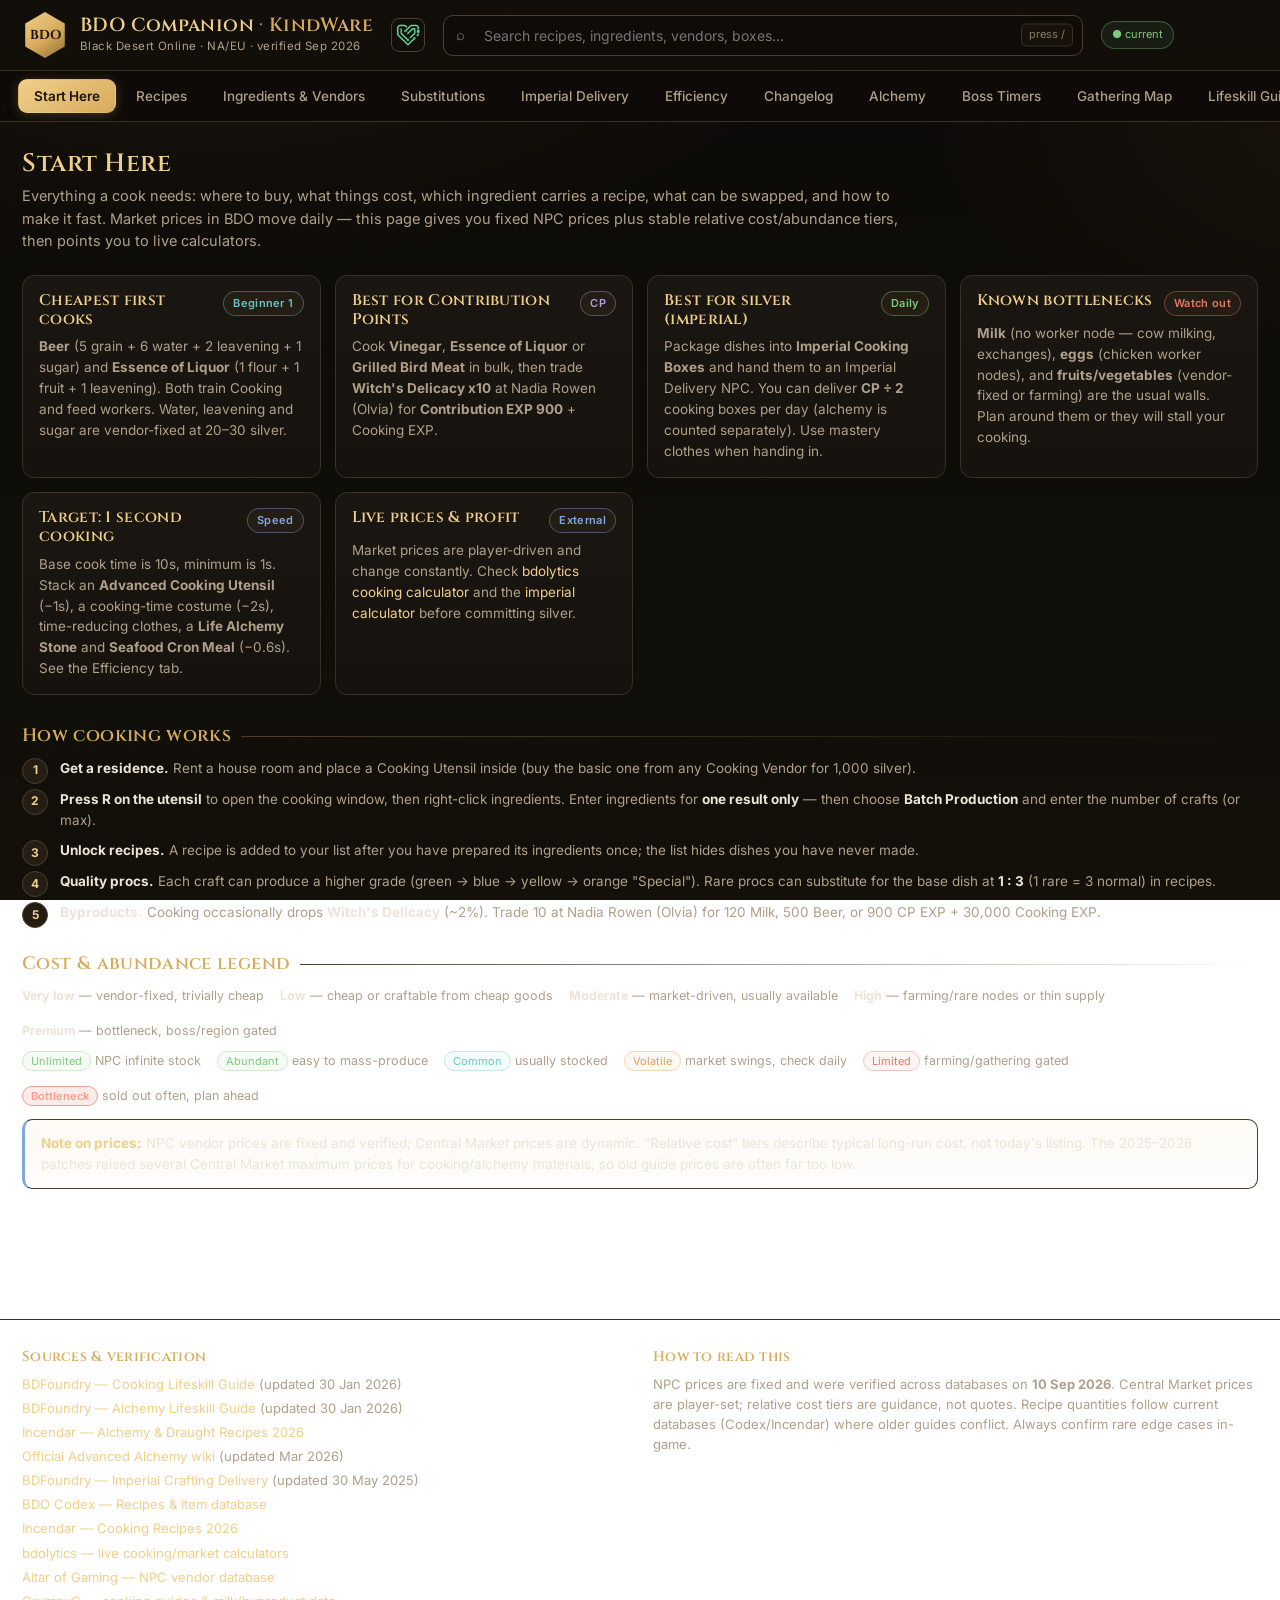
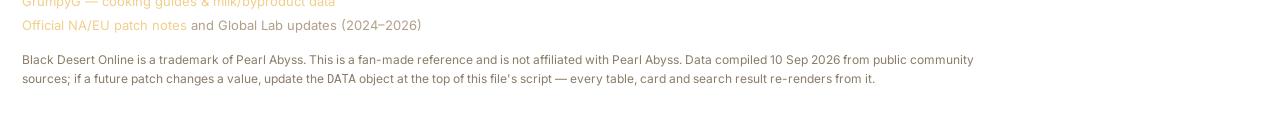
==== tools/bdo-companion.html @ 76f8b778 "Revamp BDO tool -> BDO Companion: boss timers, gathering map, lifeskill guides, tips/FAQ, KindWare h" ====
<!DOCTYPE html>
<html lang="en">
<head>
<meta charset="UTF-8">
<meta name="viewport" content="width=device-width, initial-scale=1">
<title>BDO Companion — KindWare · Black Desert lifeskill toolkit</title>
<link rel="canonical" href="https://kindware.github.io/tools/bdo-companion.html">
<meta property="og:title" content="BDO Companion — KindWare">
<meta property="og:description" content="All-in-one Black Desert companion: cooking, alchemy, imperial delivery, boss timers, gathering map and lifeskill guides.">
<link rel="icon" type="image/png" sizes="32x32" href="[data-uri]">
<meta property="og:image" content="https://kindware.github.io/assets/og-image-1200x630.png">
<meta name="twitter:card" content="summary_large_image">
<meta name="description" content="BDO Companion by KindWare: recipes, ingredients, substitutions, imperial delivery, boss timers, gathering map with hot spots, and lifeskill guides for Black Desert Online. Offline, no tracking.">
<link rel="preconnect" href="https://fonts.googleapis.com">
<link rel="preconnect" href="https://fonts.gstatic.com" crossorigin>
<link href="https://fonts.googleapis.com/css2?family=Cinzel:wght@500;600;700&family=Inter:wght@400;500;600;700&display=swap" rel="stylesheet">
<style>
:root{
  --bg:#0c0a08;
  --bg2:#121009;
  --panel:#1a1611;
  --panel2:#221c15;
  --panel3:#2b241a;
  --line:#3a3024;
  --line2:#4d3f2c;
  --gold:#d8ab5c;
  --gold2:#f0cf8a;
  --bronze:#8a6a33;
  --text:#ece4d6;
  --muted:#b0a08a;
  --dim:#8a7c68;
  --green:#7fc97f;
  --teal:#69c4c4;
  --blue:#7fa8e0;
  --orange:#e0a35c;
  --red:#e07a6a;
  --purple:#b99ae0;
  --radius:12px;
  --shadow:0 10px 30px rgba(0,0,0,.45);
}
*{box-sizing:border-box;margin:0;padding:0}
html{scroll-behavior:smooth}
body{
  font-family:'Inter',-apple-system,'Segoe UI',Roboto,sans-serif;
  background:
    radial-gradient(1200px 600px at 15% -10%, rgba(216,171,92,.08), transparent 60%),
    radial-gradient(900px 500px at 110% 10%, rgba(138,106,51,.10), transparent 55%),
    linear-gradient(180deg,var(--bg) 0%,var(--bg2) 100%);
  background-attachment:fixed;
  color:var(--text);
  line-height:1.55;
  min-height:100vh;
}
h1,h2,h3,h4{font-family:'Cinzel',Georgia,serif;font-weight:600;letter-spacing:.02em;line-height:1.25}
a{color:var(--gold2);text-decoration:none}
a:hover{text-decoration:underline}
::-webkit-scrollbar{width:11px;height:11px}
::-webkit-scrollbar-track{background:#14110d}
::-webkit-scrollbar-thumb{background:#3d3325;border-radius:6px;border:2px solid #14110d}
::-webkit-scrollbar-thumb:hover{background:#554632}

.topbar{
  position:sticky;top:0;z-index:60;
  display:flex;align-items:center;gap:18px;flex-wrap:wrap;
  padding:12px 22px;
  background:linear-gradient(180deg,rgba(18,15,10,.98),rgba(18,15,10,.92));
  border-bottom:1px solid var(--line);
  backdrop-filter:blur(8px);
}
.brand{display:flex;align-items:center;gap:12px;min-width:240px}
.crest{
  width:46px;height:46px;flex:0 0 auto;display:grid;place-items:center;
  font-family:'Cinzel',serif;font-weight:700;font-size:13px;color:#1a1409;
  background:linear-gradient(145deg,var(--gold2),var(--gold) 55%,var(--bronze));
  clip-path:polygon(50% 0,93% 25%,93% 75%,50% 100%,7% 75%,7% 25%);
  box-shadow:0 0 18px rgba(216,171,92,.35);
}
.brand h1{font-size:19px;color:var(--gold2);white-space:nowrap}
.brand .sub{font-size:11.5px;color:var(--muted);letter-spacing:.04em}
.searchwrap{position:relative;flex:1 1 340px;max-width:640px}
.searchwrap input{
  width:100%;padding:11px 86px 11px 40px;border-radius:10px;
  background:#0f0c08;border:1px solid var(--line2);color:var(--text);
  font-size:14px;font-family:inherit;outline:none;transition:.18s;
}
.searchwrap input:focus{border-color:var(--gold);box-shadow:0 0 0 3px rgba(216,171,92,.15)}
.searchwrap .mag{position:absolute;left:13px;top:50%;transform:translateY(-50%);color:var(--dim);font-size:15px}
.searchwrap .hint{
  position:absolute;right:10px;top:50%;transform:translateY(-50%);
  font-size:11px;color:var(--dim);border:1px solid var(--line);border-radius:5px;
  padding:2px 7px;background:#161209;
}
.results{
  position:absolute;top:calc(100% + 8px);left:0;right:0;max-height:62vh;overflow-y:auto;
  background:#15110c;border:1px solid var(--line2);border-radius:12px;
  box-shadow:var(--shadow);padding:8px;z-index:80;
}
.results .rg{font-size:11px;text-transform:uppercase;letter-spacing:.12em;color:var(--gold);margin:10px 8px 4px}
.results .ri{display:block;width:100%;text-align:left;padding:8px 10px;border-radius:8px;cursor:pointer;border:0;background:transparent;color:var(--text);font-family:inherit;font-size:13.5px}
.results .ri:hover,.results .ri:focus{background:#231c12;outline:none}
.results .ri .rn{font-weight:600}
.results .ri .rs{display:block;color:var(--muted);font-size:12px;white-space:nowrap;overflow:hidden;text-overflow:ellipsis;max-width:100%}
.results .ri .ra{display:flex;gap:6px;margin-top:6px;flex-wrap:wrap}
.results .ri .chip{background:#241f14;border:1px solid #4a3b1f;color:var(--gold);font-size:11px;padding:2px 8px;border-radius:99px;cursor:pointer;font-family:inherit}
.results .ri .chip:hover{background:#332a18}
.results .ri.back{cursor:pointer;color:var(--muted);font-size:12px}
.chipslot{display:inline-flex;align-items:center;gap:2px}
.jumpbtn{border:0;background:transparent;color:var(--gold);cursor:pointer;font-size:12px;padding:2px 4px;border-radius:6px;opacity:.75;font-family:inherit}
.jumpbtn:hover{background:#332a18;opacity:1}
.buildico{font-size:11px;opacity:.85}
[id^="recipe-"],[id^="alch-"],[id^="ing-"],[id^="am-"],[id^="box-"],[id^="abox-"],[id^="sub-"],[id^="conv-"],[id^="exc-"],[id^="ut-"],[id^="gear-"],[id^="chg-"]{scroll-margin-top:90px}
.results .ri .rt{color:var(--dim);font-size:11px;text-transform:uppercase;letter-spacing:.08em}
.results .empty{padding:14px;color:var(--muted);font-size:13.5px}
.verpill{
  font-size:11px;color:var(--green);border:1px solid rgba(127,201,127,.35);
  background:rgba(127,201,127,.08);padding:4px 10px;border-radius:20px;white-space:nowrap;
}
.tabs{
  position:sticky;top:71px;z-index:55;display:flex;gap:4px;overflow-x:auto;
  padding:8px 18px;background:rgba(14,11,8,.96);border-bottom:1px solid var(--line);
  backdrop-filter:blur(8px);scrollbar-width:none;
}
.tabs::-webkit-scrollbar{display:none}
.tab{
  padding:8px 15px;border-radius:9px;border:1px solid transparent;background:transparent;
  color:var(--muted);font-family:inherit;font-size:13.5px;font-weight:500;cursor:pointer;
  white-space:nowrap;transition:.15s;
}
.tab:hover{color:var(--text);background:#1c1710}
.tab[aria-selected="true"]{
  color:#1a1409;background:linear-gradient(145deg,var(--gold2),var(--gold));
  font-weight:600;box-shadow:0 2px 12px rgba(216,171,92,.25);
}
.tab.soon{opacity:.62}
.tab.soon span{font-size:9.5px;border:1px solid var(--line2);padding:1px 5px;border-radius:6px;margin-left:5px;color:var(--dim);vertical-align:1px}
main{max-width:1280px;margin:0 auto;padding:26px 22px 60px}
.panel{display:none;animation:fade .25s ease}
.panel.active{display:block}
@keyframes fade{from{opacity:0;transform:translateY(6px)}to{opacity:1;transform:none}}
.panel > h2{font-size:25px;color:var(--gold2);margin-bottom:6px}
.lede{color:var(--muted);max-width:900px;margin-bottom:22px;font-size:14.5px}
.section{margin:30px 0}
.section > h3{font-size:18px;color:var(--gold);margin-bottom:10px;display:flex;align-items:center;gap:10px}
.section > h3::after{content:"";height:1px;flex:1;background:linear-gradient(90deg,var(--line2),transparent)}
.grid{display:grid;gap:14px}
.grid.c2{grid-template-columns:repeat(auto-fit,minmax(330px,1fr))}
.grid.c3{grid-template-columns:repeat(auto-fit,minmax(250px,1fr))}
.grid.recipes{grid-template-columns:repeat(auto-fill,minmax(320px,1fr))}
.card{
  background:linear-gradient(180deg,var(--panel),#16120d);
  border:1px solid var(--line);border-radius:var(--radius);padding:15px 16px;
  transition:.18s;position:relative;
}
.card:hover{border-color:var(--line2);transform:translateY(-2px);box-shadow:0 8px 24px rgba(0,0,0,.35)}
.card h4{font-size:15.5px;color:var(--gold2)}
.card p{font-size:13.5px;color:var(--muted);margin-top:7px}
.card .head{display:flex;justify-content:space-between;align-items:flex-start;gap:10px}
.badge{
  font-size:11px;font-weight:600;letter-spacing:.03em;padding:3px 9px;border-radius:20px;
  background:#241d13;border:1px solid var(--line2);color:var(--gold2);white-space:nowrap;
}
.badge.g{color:var(--green);border-color:rgba(127,201,127,.4)}
.badge.r{color:var(--red);border-color:rgba(224,122,106,.4)}
.badge.b{color:var(--blue);border-color:rgba(127,168,224,.4)}
.badge.t{color:var(--teal);border-color:rgba(105,196,196,.4)}
.badge.p{color:var(--purple);border-color:rgba(185,154,224,.4)}
.chips{display:flex;flex-wrap:wrap;gap:6px;margin:11px 0 9px}
.chip{
  font-size:12px;padding:3px 9px;border-radius:7px;background:#1e1811;
  border:1px solid var(--line);color:var(--text);white-space:nowrap;
  font-family:inherit;cursor:pointer;text-align:left;transition:.15s;
}
.chip:hover{border-color:var(--gold);color:var(--gold2)}
.chip:active{transform:scale(.96)}
.chip.bulk{background:rgba(216,171,92,.13);border-color:rgba(216,171,92,.45);color:var(--gold2);font-weight:600}
.chip.copied{background:rgba(127,201,127,.18)!important;border-color:var(--green)!important;color:var(--green)!important}
.chip small{color:var(--dim)}
.copyall{
  font-family:inherit;font-size:11px;padding:2px 8px;border-radius:6px;
  background:#191510;border:1px solid var(--line);color:var(--muted);cursor:pointer;transition:.15s;
}
.copyall:hover{border-color:var(--gold);color:var(--gold2)}
.copyall.done{background:rgba(127,201,127,.15);border-color:var(--green);color:var(--green)}
#toast{
  position:fixed;left:50%;bottom:28px;transform:translate(-50%,16px);
  background:#1e1811;border:1px solid var(--gold);color:var(--gold2);
  padding:9px 20px;border-radius:24px;font-size:13px;z-index:200;
  opacity:0;pointer-events:none;transition:.22s;box-shadow:var(--shadow);
}
#toast.show{opacity:1;transform:translate(-50%,0)}
.clickhint{font-size:11.5px;color:var(--dim)}
.buildall{
  font-family:inherit;font-size:11px;padding:2px 8px;border-radius:6px;
  background:rgba(216,171,92,.12);border:1px solid rgba(216,171,92,.5);color:var(--gold2);
  cursor:pointer;font-weight:600;transition:.15s;
}
.buildall:hover{background:rgba(216,171,92,.28)}
.modal{position:fixed;inset:0;z-index:300;background:rgba(6,5,3,.74);backdrop-filter:blur(4px);display:flex;align-items:center;justify-content:center;padding:18px}
.modal[hidden]{display:none}
.modalbox{
  width:min(1120px,100%);height:min(90vh,920px);display:flex;flex-direction:column;
  background:linear-gradient(180deg,#1b1611,#14110c);border:1px solid var(--line2);
  border-radius:14px;box-shadow:var(--shadow);overflow:hidden;
}
.mhead{display:flex;gap:12px;align-items:center;flex-wrap:wrap;padding:13px 16px;border-bottom:1px solid var(--line);background:#191410}
.mhead h3{font-size:18px;color:var(--gold2)}
.mqty{display:flex;gap:6px;align-items:center;margin-left:auto;flex-wrap:wrap}
.mqty input{width:88px;padding:7px 9px;border-radius:8px;border:1px solid var(--line2);background:#0f0c08;color:var(--text);font-family:inherit;font-size:14px;text-align:center}
.mclose{width:34px;height:34px;border-radius:8px;border:1px solid var(--line2);background:#1c1710;color:var(--muted);cursor:pointer;font-size:15px}
.mclose:hover{color:var(--text);border-color:var(--gold)}
.mbody{overflow:auto;padding:14px 16px 24px}
.psummary{display:grid;gap:12px;grid-template-columns:repeat(auto-fit,minmax(320px,1fr));margin-bottom:16px}
.pcard{background:#181409;border:1px solid var(--line);border-radius:10px;padding:12px 14px}
.pcard h4{font-size:12.5px;color:var(--gold);text-transform:uppercase;letter-spacing:.08em;margin-bottom:8px}
.pcard ul{list-style:none;display:grid;gap:4px;font-size:13px;max-height:240px;overflow:auto}
.pcard li{color:var(--text)}
.tr{
  display:flex;flex-wrap:wrap;gap:7px;align-items:center;
  padding:7px 10px;border:1px solid transparent;border-radius:8px;
  background:rgba(255,255,255,.015);transition:.15s;
}
.tr:hover{background:rgba(216,171,92,.07);border-color:rgba(216,171,92,.28)}
.tnode{position:relative;margin-bottom:3px}
.tkids{margin-left:15px;padding-left:20px;border-left:1px solid var(--line2)}
.tkids > .tnode{position:relative}
.tkids > .tnode::before{content:"";position:absolute;left:-20px;top:20px;width:16px;height:1px;background:var(--line2)}
.tkids > .tnode::after{content:"";position:absolute;left:-14px;top:17px;width:5px;height:5px;border-radius:50%;background:var(--line2)}
.tkids > .tnode:hover::before{background:var(--gold)}
.tkids > .tnode:hover::after{background:var(--gold)}
.tnode.root > .tr{border-color:rgba(216,171,92,.4);background:rgba(216,171,92,.07)}
.tcaret{width:20px;height:20px;flex:0 0 auto;display:grid;place-items:center;border:0;background:transparent;color:var(--gold);cursor:pointer;font-size:11px;transition:.15s}
.tcaret.ghost{cursor:default;opacity:0}
.tcaret.collapsed{transform:rotate(-90deg)}
.tname{background:none;border:0;color:var(--text);font-family:inherit;font-size:13.5px;font-weight:600;cursor:pointer;text-align:left;padding:0}
.tname:hover{color:var(--gold2);text-decoration:underline}
.tqty{color:var(--gold2);font-weight:700;font-size:13px}
.tbadge{font-size:10.5px;padding:1px 7px;border-radius:12px;border:1px solid var(--line2);color:var(--muted);text-transform:uppercase;letter-spacing:.05em}
.tbadge.craft{color:var(--gold2);border-color:rgba(216,171,92,.5)}
.tbadge.buy{color:var(--teal);border-color:rgba(105,196,196,.4)}
.tbadge.proc{color:var(--purple);border-color:rgba(185,154,224,.45)}
.tbadge.raw{color:var(--green);border-color:rgba(127,201,127,.35)}
.tbadge.warn{color:var(--red);border-color:rgba(224,122,106,.5)}
.tgl,.tjump{font-family:inherit;font-size:11px;padding:2px 8px;border-radius:6px;border:1px solid var(--line2);background:#17130d;color:var(--muted);cursor:pointer;transition:.15s}
.tgl:hover,.tjump:hover{border-color:var(--gold);color:var(--gold2)}
.tgl.on{background:linear-gradient(145deg,var(--gold2),var(--gold));color:#1a1409;border-color:transparent;font-weight:600}
.tsrc{flex-basis:100%;font-size:11.5px;color:var(--dim)}
.tname{position:relative}
.tname[data-tip]:hover::after{
  content:attr(data-tip);position:absolute;left:0;top:calc(100% + 7px);
  background:#241d13;border:1px solid var(--gold);color:var(--gold2);
  padding:4px 10px;border-radius:7px;font-size:11px;white-space:nowrap;z-index:30;
  box-shadow:var(--shadow);pointer-events:none;
}
.tinfo{
  width:20px;height:20px;flex:0 0 auto;border-radius:50%;
  border:1px solid rgba(216,171,92,.55);background:rgba(216,171,92,.1);color:var(--gold2);
  cursor:pointer;font-family:inherit;font-size:11px;font-weight:700;line-height:1;
}
.tinfo:hover{background:rgba(216,171,92,.3)}
.tdetail{flex-basis:100%;display:none;margin-top:6px;padding:9px 12px;border:1px dashed var(--line2);border-radius:8px;background:#15110c}
.tdetail.open{display:block}
.tdetailtxt{font-size:12.5px;color:var(--text);line-height:1.6}
.tdetailacts{display:flex;gap:6px;margin-top:8px;flex-wrap:wrap}
.mchip{font-size:11px;padding:1px 8px;border-radius:12px;border:1px solid;font-weight:600;white-space:nowrap}
.mchip.ok{color:var(--green);border-color:rgba(127,201,127,.45);background:rgba(127,201,127,.08)}
.mchip.out{color:var(--orange);border-color:rgba(224,163,92,.45);background:rgba(224,163,92,.08)}
.mchip.unk{color:var(--muted);border-color:var(--line2);background:#17130d}
.altlist{display:flex;flex-wrap:wrap;gap:6px;margin-top:8px}
.altbtn{font-size:11px}
.mverdict{font-weight:700}
.mverdict.good{color:var(--green)}
.mverdict.bad{color:var(--red)}
.mline{font-size:12.5px;color:var(--muted);display:grid;gap:4px}
.mline b{color:var(--text)}
@media(max-width:700px){ .mqty .fbtn[data-qty="1000"]{display:none} }
@media(max-width:700px){ .mqty{margin-left:0} .modal{padding:6px} .modalbox{height:96vh} }
.meta{display:flex;flex-wrap:wrap;gap:7px;align-items:center;font-size:11.5px;color:var(--dim);margin-top:8px}
.tag{
  font-size:11px;padding:2px 8px;border-radius:6px;background:#191510;border:1px solid var(--line);color:var(--muted);
}
.tier{font-weight:600}
.t1{color:var(--green)}.t2{color:var(--teal)}.t3{color:var(--orange)}.t4{color:var(--red)}.t5{color:var(--purple)}
.ab-pill{font-size:11px;padding:2px 8px;border-radius:20px;border:1px solid}
.ab-unlimited,.ab-abundant{color:var(--green);border-color:rgba(127,201,127,.35);background:rgba(127,201,127,.07)}
.ab-common{color:var(--teal);border-color:rgba(105,196,196,.35);background:rgba(105,196,196,.07)}
.ab-volatile{color:var(--orange);border-color:rgba(224,163,92,.4);background:rgba(224,163,92,.08)}
.ab-limited{color:var(--red);border-color:rgba(224,122,106,.4);background:rgba(224,122,106,.08)}
.ab-bottleneck{color:#ff9b8a;border-color:rgba(224,122,106,.65);background:rgba(224,122,106,.14);font-weight:600}
table{width:100%;border-collapse:collapse;font-size:13.5px}
.tablewrap{overflow-x:auto;border:1px solid var(--line);border-radius:var(--radius);background:var(--panel)}
th{
  text-align:left;padding:10px 12px;font-size:11.5px;text-transform:uppercase;letter-spacing:.08em;
  color:var(--gold);background:#1c160f;border-bottom:1px solid var(--line2);white-space:nowrap;
}
td{padding:9px 12px;border-bottom:1px solid #262017;vertical-align:top;color:var(--text)}
tr:last-child td{border-bottom:0}
tbody tr:hover td{background:#1d1811}
td.muted{color:var(--muted)}
.small{font-size:12px;color:var(--dim)}
.controls{display:flex;flex-wrap:wrap;gap:8px;align-items:center;margin:0 0 18px}
.fbtn{
  font-size:12.5px;padding:6px 13px;border-radius:20px;border:1px solid var(--line2);
  background:#17130d;color:var(--muted);cursor:pointer;font-family:inherit;transition:.15s;
}
.fbtn:hover{color:var(--text);border-color:var(--gold)}
.fbtn.active{background:linear-gradient(145deg,var(--gold2),var(--gold));color:#1a1409;font-weight:600;border-color:transparent}
.count{margin-left:auto;font-size:12px;color:var(--dim)}
.callout{
  border:1px solid var(--line2);border-left:3px solid var(--gold);border-radius:10px;
  background:linear-gradient(180deg,rgba(216,171,92,.06),rgba(216,171,92,.02));
  padding:13px 16px;font-size:13.5px;color:var(--text);margin:14px 0;
}
.callout b{color:var(--gold2)}
.callout.warn{border-left-color:var(--red)}
.callout.info{border-left-color:var(--blue)}
.callout.ok{border-left-color:var(--green)}
.legend{display:flex;flex-wrap:wrap;gap:16px;font-size:12.5px;color:var(--muted);margin:10px 0}
.legend span b{color:var(--text)}
details.box{
  border:1px solid var(--line);border-radius:var(--radius);background:var(--panel);
  margin-bottom:12px;overflow:hidden;
}
details.box > summary{
  cursor:pointer;padding:14px 16px;display:flex;flex-wrap:wrap;gap:10px;align-items:center;
  list-style:none;background:linear-gradient(180deg,#1e1811,#191410);
}
details.box > summary::-webkit-details-marker{display:none}
details.box > summary::before{content:"▸";color:var(--gold);font-size:14px;transition:.15s}
details.box[open] > summary::before{transform:rotate(90deg)}
details.box > summary h4{font-size:15.5px;color:var(--gold2)}
details.box > summary .reward{margin-left:auto;font-size:12.5px;color:var(--green);font-weight:600}
details.box .body{padding:4px 16px 16px}
.timeline{position:relative;margin-left:8px;padding-left:26px;border-left:1px solid var(--line2)}
.tl{position:relative;margin-bottom:18px}
.tl::before{
  content:"";position:absolute;left:-33px;top:5px;width:13px;height:13px;border-radius:50%;
  background:var(--gold);box-shadow:0 0 0 3px rgba(216,171,92,.18);
}
.tl .date{font-size:11.5px;letter-spacing:.06em;color:var(--gold);text-transform:uppercase}
.tl h4{font-size:15px;margin:2px 0 4px;color:var(--text)}
.tl p{font-size:13.5px;color:var(--muted)}
.tl .srclink{font-size:12px}
code,pre{font-family:ui-monospace,Consolas,monospace}
pre{
  background:#120f0a;border:1px solid var(--line);border-radius:10px;padding:14px;
  font-size:12px;color:#cfc3ad;overflow-x:auto;line-height:1.5;
}
.steps{counter-reset:s;list-style:none;display:grid;gap:10px}
.steps li{position:relative;padding-left:38px;font-size:13.5px;color:var(--muted)}
.steps li::before{
  counter-increment:s;content:counter(s);position:absolute;left:0;top:0;
  width:24px;height:24px;border-radius:50%;display:grid;place-items:center;
  background:#241d13;border:1px solid var(--line2);color:var(--gold2);font-size:12px;font-weight:700;
}
.steps li b{color:var(--text)}
.kv{display:grid;grid-template-columns:auto 1fr;gap:6px 14px;font-size:13.5px}
.kv dt{color:var(--gold);font-weight:600}
.kv dd{color:var(--muted)}
.flash{animation:flash 1.6s ease}
@keyframes flash{0%,55%{box-shadow:0 0 0 3px rgba(216,171,92,.75);border-color:var(--gold)}100%{box-shadow:none}}
footer{
  border-top:1px solid var(--line);margin-top:40px;padding:28px 22px 40px;
  max-width:1280px;margin-left:auto;margin-right:auto;color:var(--muted);font-size:13px;
}
footer h4{color:var(--gold);font-size:14px;margin-bottom:8px}
footer ul{list-style:none;display:grid;gap:4px}
footer .fine{font-size:12px;color:var(--dim);margin-top:16px;max-width:980px}
.footgrid{display:grid;gap:26px;grid-template-columns:repeat(auto-fit,minmax(280px,1fr))}
@media(max-width:760px){
  .brand .sub{display:none}
  .topbar{padding:10px 14px}
  .tabs{top:65px;padding:7px 12px}
  main{padding:18px 13px 40px}
  .verpill{display:none}
  .searchwrap .hint{display:none}
  .searchwrap input{padding-right:14px}
}

/* ---------- KindWare additions ---------- */
.kwback{text-decoration:none;cursor:pointer}
.kwback:hover{text-decoration:none}
.kwback:hover .kwlogo{border-color:var(--gold)}
.kwtext{display:flex;flex-direction:column}
.kwsep{color:var(--dim)}
.kwname{color:var(--gold)}
.kwlogo{width:34px;height:34px;border-radius:8px;border:1px solid var(--line2);margin-left:6px;align-self:center;transition:border-color .15s ease;flex:none}
.bossgrid{display:grid;gap:10px;grid-template-columns:repeat(auto-fill,minmax(220px,1fr))}
.bosscard .head{display:flex;justify-content:space-between;align-items:center;margin-bottom:6px}
.bosslist{list-style:none;display:grid;gap:4px}
.bosslist li{display:flex;justify-content:space-between;gap:8px;font-size:13px;border-bottom:1px dashed var(--line);padding:3px 0}
.bosslist .bname{color:var(--text);font-weight:600}
.bosslist .btime{color:var(--dim)}
.cd{font-family:ui-monospace,Consolas,monospace;color:var(--gold2);font-variant-numeric:tabular-nums}
.mapwrap{display:grid;gap:14px;grid-template-columns:minmax(0,1fr) 280px}
@media(max-width:860px){.mapwrap{grid-template-columns:1fr}}
#kwmap{width:100%;height:auto;background:#0b0906;border:1px solid var(--line);border-radius:var(--radius);box-shadow:var(--shadow)}
.maplabel{fill:#8a7c68;font-size:13px;font-family:Inter,sans-serif;letter-spacing:.04em}
.spot{fill:var(--gold);opacity:.45;cursor:pointer}
.spot.t1{opacity:.95}
.spot.t2{opacity:.75}
.spot.t3{opacity:.55}
.spot.dim{fill:#5a5142;opacity:.18}
.spot.sel{opacity:1}
.halo{fill:rgba(240,207,138,.22)}
.mapdot{margin-left:4px;border:1px solid var(--line2);background:transparent;color:var(--gold);border-radius:6px;font-size:11px;padding:0 5px;cursor:pointer;line-height:18px;vertical-align:middle}
.mapdot:hover{border-color:var(--gold);color:var(--gold2)}
.guide h3{margin:18px 0 8px;color:var(--gold2)}
.guide h4{margin:14px 0 6px;color:var(--gold);font-size:14px}
.guide ul,.guide ol{padding-left:22px;display:grid;gap:4px;margin:8px 0}
.guide table{width:100%;border-collapse:collapse;font-size:13.5px;margin:10px 0}
.guide th,.guide td{border-bottom:1px solid var(--line);padding:6px 8px;text-align:left}
.guide th{color:var(--gold);font-weight:600}
.guide details{border:1px solid var(--line);border-radius:8px;padding:8px 12px;margin:8px 0;background:rgba(255,255,255,.02)}
.guide summary{cursor:pointer;color:var(--gold2)}
.src{font-size:12px;color:var(--dim);margin-top:10px}
.src a{color:var(--dim)}
#panel-tips details{border:1px solid var(--line);border-radius:8px;padding:10px 14px;margin:8px 0;background:var(--panel)}
#panel-tips summary{cursor:pointer;color:var(--gold2);font-weight:600}
#panel-tips details p{margin-top:8px}
#panel-tips ul{padding-left:22px;display:grid;gap:5px;margin:8px 0}
#panel-tips table{width:100%;border-collapse:collapse;font-size:13.5px;margin:10px 0}
#panel-tips th,#panel-tips td{border-bottom:1px solid var(--line);padding:6px 8px;text-align:left}
#panel-tips th{color:var(--gold)}
</style>
</head>
<body>

<header class="topbar">
  <a class="brand kwback" href="../index.html" title="Back to KindWare — all tools">
    <div class="crest">BDO</div>
    <div class="kwtext">
      <h1>BDO Companion <span class="kwsep">&middot;</span> <span class="kwname">KindWare</span></h1>
      <div class="sub">Black Desert Online &middot; NA/EU &middot; verified Sep 2026</div>
    </div>
    <img class="kwlogo" src="[data-uri]" alt="KindWare">
  </a>
  <div class="searchwrap">
    <span class="mag">⌕</span>
    <input id="search" type="search" placeholder="Search recipes, ingredients, vendors, boxes…" autocomplete="off" spellcheck="false" aria-label="Search the cooking companion">
    <span class="hint">press /</span>
    <div id="results" class="results" hidden></div>
  </div>
  <div class="verpill" title="Data sources and patch notes checked on 10 September 2026">● current</div>
</header>

<nav class="tabs" id="tabs" role="tablist" aria-label="Sections">
  <button class="tab" role="tab" data-tab="start" aria-selected="true">Start Here</button>
  <button class="tab" role="tab" data-tab="recipes" aria-selected="false">Recipes</button>
  <button class="tab" role="tab" data-tab="ingredients" aria-selected="false">Ingredients &amp; Vendors</button>
  <button class="tab" role="tab" data-tab="subs" aria-selected="false">Substitutions</button>
  <button class="tab" role="tab" data-tab="imperial" aria-selected="false">Imperial Delivery</button>
  <button class="tab" role="tab" data-tab="efficiency" aria-selected="false">Efficiency</button>
  <button class="tab" role="tab" data-tab="changes" aria-selected="false">Changelog</button>
  <button class="tab" role="tab" data-tab="alchemy" aria-selected="false">Alchemy</button>
  <button class="tab" role="tab" data-tab="bosses" aria-selected="false">Boss Timers</button>
  <button class="tab" role="tab" data-tab="map" aria-selected="false">Gathering Map</button>
  <button class="tab" role="tab" data-tab="guides" aria-selected="false">Lifeskill Guides</button>
  <button class="tab" role="tab" data-tab="tips" aria-selected="false">Tips &amp; FAQ</button>
</nav>

<main>

<section id="panel-start" class="panel active" role="tabpanel" aria-labelledby="start">
  <h2>Start Here</h2>
  <p class="lede">Everything a cook needs: where to buy, what things cost, which ingredient carries a recipe, what can be swapped, and how to make it fast. Market prices in BDO move daily — this page gives you fixed NPC prices plus stable relative cost/abundance tiers, then points you to live calculators.</p>

  <div class="grid c3">
    <div class="card" data-search-item>
      <div class="head"><h4>Cheapest first cooks</h4><span class="badge t">Beginner 1</span></div>
      <p><b>Beer</b> (5 grain + 6 water + 2 leavening + 1 sugar) and <b>Essence of Liquor</b> (1 flour + 1 fruit + 1 leavening). Both train Cooking and feed workers. Water, leavening and sugar are vendor-fixed at 20–30 silver.</p>
    </div>
    <div class="card" data-search-item>
      <div class="head"><h4>Best for Contribution Points</h4><span class="badge p">CP</span></div>
      <p>Cook <b>Vinegar</b>, <b>Essence of Liquor</b> or <b>Grilled Bird Meat</b> in bulk, then trade <b>Witch's Delicacy x10</b> at Nadia Rowen (Olvia) for <b>Contribution EXP 900</b> + Cooking EXP.</p>
    </div>
    <div class="card" data-search-item>
      <div class="head"><h4>Best for silver (imperial)</h4><span class="badge g">Daily</span></div>
      <p>Package dishes into <b>Imperial Cooking Boxes</b> and hand them to an Imperial Delivery NPC. You can deliver <b>CP ÷ 2</b> cooking boxes per day (alchemy is counted separately). Use mastery clothes when handing in.</p>
    </div>
    <div class="card" data-search-item>
      <div class="head"><h4>Known bottlenecks</h4><span class="badge r">Watch out</span></div>
      <p><b>Milk</b> (no worker node — cow milking, exchanges), <b>eggs</b> (chicken worker nodes), and <b>fruits/vegetables</b> (vendor-fixed or farming) are the usual walls. Plan around them or they will stall your cooking.</p>
    </div>
    <div class="card" data-search-item>
      <div class="head"><h4>Target: 1 second cooking</h4><span class="badge b">Speed</span></div>
      <p>Base cook time is 10s, minimum is 1s. Stack an <b>Advanced Cooking Utensil</b> (−1s), a cooking-time costume (−2s), time-reducing clothes, a <b>Life Alchemy Stone</b> and <b>Seafood Cron Meal</b> (−0.6s). See the Efficiency tab.</p>
    </div>
    <div class="card" data-search-item>
      <div class="head"><h4>Live prices &amp; profit</h4><span class="badge b">External</span></div>
      <p>Market prices are player-driven and change constantly. Check <a href="https://bdolytics.com/en/NA/cooking/market" target="_blank" rel="noopener">bdolytics cooking calculator</a> and the <a href="https://bdolytics.com/en/NA/cooking/imperial" target="_blank" rel="noopener">imperial calculator</a> before committing silver.</p>
    </div>
  </div>

  <div class="section">
    <h3>How cooking works</h3>
    <ol class="steps">
      <li><b>Get a residence.</b> Rent a house room and place a Cooking Utensil inside (buy the basic one from any Cooking Vendor for 1,000 silver).</li>
      <li><b>Press R on the utensil</b> to open the cooking window, then right-click ingredients. Enter ingredients for <b>one result only</b> — then choose <b>Batch Production</b> and enter the number of crafts (or max).</li>
      <li><b>Unlock recipes.</b> A recipe is added to your list after you have prepared its ingredients once; the list hides dishes you have never made.</li>
      <li><b>Quality procs.</b> Each craft can produce a higher grade (green → blue → yellow → orange "Special"). Rare procs can substitute for the base dish at <b>1 : 3</b> (1 rare = 3 normal) in recipes.</li>
      <li><b>Byproducts.</b> Cooking occasionally drops <b>Witch's Delicacy</b> (~2%). Trade 10 at Nadia Rowen (Olvia) for 120 Milk, 500 Beer, or 900 CP EXP + 30,000 Cooking EXP.</li>
    </ol>
  </div>

  <div class="section">
    <h3>Cost &amp; abundance legend</h3>
    <div class="legend">
      <span><b class="t1">Very low</b> — vendor-fixed, trivially cheap</span>
      <span><b class="t2">Low</b> — cheap or craftable from cheap goods</span>
      <span><b class="t3">Moderate</b> — market-driven, usually available</span>
      <span><b class="t4">High</b> — farming/rare nodes or thin supply</span>
      <span><b class="t5">Premium</b> — bottleneck, boss/region gated</span>
    </div>
    <div class="legend">
      <span><span class="ab-pill ab-unlimited">Unlimited</span> NPC infinite stock</span>
      <span><span class="ab-pill ab-abundant">Abundant</span> easy to mass-produce</span>
      <span><span class="ab-pill ab-common">Common</span> usually stocked</span>
      <span><span class="ab-pill ab-volatile">Volatile</span> market swings, check daily</span>
      <span><span class="ab-pill ab-limited">Limited</span> farming/gathering gated</span>
      <span><span class="ab-pill ab-bottleneck">Bottleneck</span> sold out often, plan ahead</span>
    </div>
    <div class="callout info"><b>Note on prices:</b> NPC vendor prices are fixed and verified; Central Market prices are dynamic. "Relative cost" tiers describe typical long-run cost, not today's listing. The 2025–2026 patches raised several Central Market maximum prices for cooking/alchemy materials, so old guide prices are often far too low.</div>
  </div>
</section>

<section id="panel-recipes" class="panel" role="tabpanel" aria-labelledby="recipes">
  <h2>Recipes</h2>
  <p class="lede">Verified ingredient lists with requirements, rare procs and imperial box usage. The highlighted chip is the "bulk" ingredient — the one a recipe consumes most of, and the one to check first for supply and cost. <b>Click any ingredient chip to copy its exact market name</b>, or use Copy list for a buyable shopping list.</p>
  <div class="controls" id="recipeFilters">
    <button class="fbtn active" data-filter="all">All</button>
    <button class="fbtn" data-filter="basic">Basics &amp; Sides</button>
    <button class="fbtn" data-filter="meal">Meals</button>
    <button class="fbtn" data-filter="seafood">Seafood</button>
    <button class="fbtn" data-filter="dessert">Desserts</button>
    <button class="fbtn" data-filter="drink">Drinks &amp; Teas</button>
    <button class="fbtn" data-filter="cron">Cron Meals</button>
    <span class="count" id="recipeCount"></span>
  </div>
  <p class="small" id="coverageNote" style="margin:-8px 0 16px">Deep-audited against the current 2026 recipe database: full coverage of every Imperial box dish, every meal component, the Cron Meals, Eilton/Chanterelle line, Korean (LoML) dishes, Arehaza line and the new 2026 additions. Rare procs are listed on their base recipe.</p>
  <div class="grid recipes" id="recipeGrid"></div>

  <div class="section">
    <h3>Rare proc dishes — and how to derive them</h3>
    <p class="small" style="margin-bottom:10px">Cooking a dish can randomly produce its higher-grade <b>proc</b> once you reach the proc's level. The chance starts around 15% and rises to about 30% when you are 10+ Cooking levels above the base recipe. A proc counts as <b>3 of the base dish (1:3)</b> in recipes and Imperial boxes, and gives stronger buffs on use. Some procs are required inputs elsewhere — for example Full-bodied Makgeolli and Top-Quality Cooking Honey feed Sweet Honey Wine.</p>
    <div class="tablewrap"><table id="procTable"><thead><tr><th>Base dish</th><th>Rare proc (derived from it)</th><th>Proc unlocks at</th><th>Base recipe level</th><th>Also used for</th></tr></thead><tbody></tbody></table></div>
    <p class="small" style="margin-top:8px">Procs with no documented level still exist — the chance follows the base recipe's level band. "Also used for" flags procs that are direct inputs to another recipe.</p>
  </div>
</section>

<section id="panel-ingredients" class="panel" role="tabpanel" aria-labelledby="ingredients">
  <h2>Ingredients &amp; Vendors</h2>
  <p class="lede">Where to buy, what it costs, and how scarce it really is. NPC staples are fixed-price and unlimited; everything else is market, farming, gathering or worker-supplied.</p>

  <div class="section">
    <h3>Fixed-price NPC staples</h3>
    <div class="callout ok">These are sold by <b>General Cooking Vendors / Innkeepers / Cooks</b> in every major town. Find them with <b>ESC → Find NPC → "Cooking"</b>. Prices never change and stock is unlimited.</div>
    <div class="tablewrap"><table id="priceTable"><thead><tr><th>Item</th><th>Price</th><th>Where</th><th>Used for</th></tr></thead><tbody></tbody></table></div>
  </div>

  <div class="section">
    <h3>General cooking vendors by town</h3>
    <div class="tablewrap"><table id="vendorTable"><thead><tr><th>Town / Region</th><th>NPC</th><th>Notes</th></tr></thead><tbody></tbody></table></div>
  </div>

  <div class="section">
    <h3>Fruit &amp; vegetable vendors</h3>
    <div class="callout"><b>Why they matter:</b> fruits and vegetables are a chronic bottleneck. These vendors sell them at a fixed price with unlimited stock — more expensive than the market on a good day, but always available. <b>Strawberry (700s)</b> and <b>Paprika (850s)</b> are the cheapest substitutions.</div>
    <div class="tablewrap"><table id="fruitTable"><thead><tr><th>NPC</th><th>Location</th><th>Known stock / prices</th></tr></thead><tbody></tbody></table></div>
    <p class="small" style="margin-top:8px">Apple, Pear, Pineapple, Cherry and Banana are also sold at 1,000 silver by the Calpheon and Lake Flondor vendors. Exact stock can vary by region — verify in-game.</p>
  </div>

  <div class="section">
    <h3>Ingredient source, cost &amp; abundance</h3>
    <div class="tablewrap"><table id="ingredientTable"><thead><tr><th>Ingredient</th><th>Type</th><th>Where to get</th><th>Cost</th><th>Abundance</th><th>Notes</th></tr></thead><tbody></tbody></table></div>
    <p class="small" style="margin-top:8px">Dishes and sauces used inside other recipes (Soft Bread, Grilled Sausage, Dressing, Oatmeal, Garaetteok and similar) are crafted — search the name in Recipes to open their card.</p>
  </div>

  <div class="section">
    <h3>Special exchanges (free ingredients)</h3>
    <div class="grid c2">
      <div class="card" data-search-item>
        <div class="head"><h4>Witch's Delicacy</h4><span class="badge p">Byproduct</span></div>
        <p>Cooking byproduct (~2% per dish). Turn in <b>x10</b> at <b>Nadia Rowen (Olvia)</b> or Liana in major cities for <b>Milk x120</b>, <b>Beer x500</b>, or <b>900 CP EXP + 30,000 Cooking EXP</b>. Milk is usually the best pick.</p>
      </div>
      <div class="card" data-search-item>
        <div class="head"><h4>Golden Seal — Imperial Cuisine</h4><span class="badge g">1 per box</span></div>
        <p>Every imperial box grants a seal. Exchange via the <b>Manage Currency</b> UI: 50 seals → Milk x50 or Egg x100; 500 → Supreme Cooking Utensil; 10,000 → Manos Cook's Clothes.</p>
      </div>
      <div class="card" data-search-item>
        <div class="head"><h4>Emergency cooking quests</h4><span class="badge b">Random</span></div>
        <p>While cooking you may get an urgent order: cook 1 of a dish you are already making and hand it in. Rewards are large ingredient bundles — often <b>1,000 Milk</b> or <b>1,000 Eggs</b>.</p>
      </div>
      <div class="card" data-search-item>
        <div class="head"><h4>Bonus cooking quests</h4><span class="badge b">Repeatable</span></div>
        <p>Random quests to craft Beer / Grilled Bird Meat / Pickled Vegetables in bulk. Rewards include Milk, Eggs and Special-grade Garlic, Onion, Hot Pepper and Pepper — directly relieving the veggie bottleneck.</p>
      </div>
    </div>
  </div>
</section>

<section id="panel-subs" class="panel" role="tabpanel" aria-labelledby="subs">
  <h2>Substitutions</h2>
  <p class="lede">BDO lets you swap ingredients inside a "group". Rarity multiplies value: one higher-grade ingredient counts as several normal ones, so you can use a single Special item to satisfy a recipe that needs a handful of normals.</p>

  <div class="section">
    <h3>Rarity values by group</h3>
    <div class="tablewrap"><table id="subsTable"><thead><tr><th>Group</th><th>Members</th><th>1 Normal =</th><th>High-Quality</th><th>Special</th></tr></thead><tbody></tbody></table></div>
    <div class="callout"><b>Read it like this:</b> for Fruits (1 normal = 6 HQ = 36 Special), a recipe needing <b>6 Fruit</b> can be filled with <b>1 High-Quality fruit</b> or <b>1 Special fruit</b>. You can also mix rarities — e.g. 1 HQ Paprika (=6) + 2 normal Paprika = 8 Vegetables.</div>
  </div>

  <div class="section">
    <h3>Exact interchange amounts</h3>
    <p class="small" style="margin-bottom:10px">Multipliers differ per item and per group — this is the part most guides get wrong. Click any item name in the tables to copy it for the Central Market.</p>
    <div class="tablewrap"><table id="conversionTable"><thead><tr><th>If the recipe asks for…</th><th>You can use…</th><th>Amount</th><th>Notes</th></tr></thead><tbody></tbody></table></div>
  </div>

  <div class="section">
    <h3>Important substitution rules</h3>
    <div class="grid c2">
      <div class="card" data-search-item><h4>Flour is flour</h4><p>Wheat, Barley, Corn, Potato and Sweet Potato Flour are interchangeable 1:1 in recipes. Wheat is normally the cheapest and most abundant.</p></div>
      <div class="card" data-search-item><h4>Dough values differ</h4><p>Wheat Dough has a value of 1; all other doughs have a value of 2. Recipes that need "3 Dough" accept 3 non-wheat dough <b>or 6 Wheat Dough</b>.</p></div>
      <div class="card" data-search-item><h4>Dried fish &amp; seafood</h4><p>Any dried fish can replace another 1:1. <b>1 fresh fish = 2 dried fish</b>, so a recipe calling for 2 Dried Fish can use 1 fresh Fish.</p></div>
      <div class="card" data-search-item><h4>Rare procs</h4><p>A rare/blue proc of a dish can be used in place of the base dish at <b>1 rare : 3 base</b>. No recipe ever requires more than 2 of a dish.</p></div>
      <div class="card" data-search-item><h4>Meat groups are separate</h4><p>Red Meat, Bird Meat and Reptile Meat are different groups. Most recipes specify which one, but within a group members are 1:1 (Waragon and Cheetah Dragon count as 2).</p></div>
      <div class="card" data-search-item><h4>Special → normal exchange</h4><p>Don't waste a Special Onion on a recipe that needs 1 Onion. Exchange at seed/farm NPCs: <b>1 Special = 2 High-Quality or 4 normal</b> (Pepper, Garlic, Onion, Hot Pepper).</p></div>
      <div class="card" data-search-item><h4>Plants = flowers</h4><p>Recipes calling for "Plants" accept Rose, Sunflower or Tulip (1 normal = 6 HQ = 36 Special). Useful for Tea With Fine Scent.</p></div>
      <div class="card" data-search-item><h4>Water &amp; oils</h4><p>Mineral Water and Spring Water are separate vendor items. Cooking oils (Olive, Deep Frying, Corn, Perilla) are <b>not</b> universally interchangeable — use the oil named in the recipe.</p></div>
    </div>
  </div>

  <div class="section">
    <h3>Exchange NPCs (Special crops &amp; rarities)</h3>
    <div class="tablewrap"><table id="exchangeTable"><thead><tr><th>Item</th><th>Exchange</th><th>NPCs / locations</th></tr></thead><tbody></tbody></table></div>
  </div>
</section>

<section id="panel-imperial" class="panel" role="tabpanel" aria-labelledby="imperial">
  <h2>Imperial Delivery</h2>
  <p class="lede">Package cooked dishes into Imperial Cooking Boxes (Processing L → Imperial Cooking) and sell them to an Imperial Delivery NPC. This is the main daily silver faucet for cooks.</p>

  <div class="grid c2">
    <div class="card" data-search-item>
      <h4>Rules &amp; limits</h4>
      <dl class="kv">
        <dt>Daily limit</dt><dd><b>CP ÷ 2</b> boxes. Cooking and alchemy are counted separately.</dd>
        <dt>Box weight</dt><dd><b>1 LT</b> (reduced from 10 LT in Nov 2024). You cannot hand in while overweight.</dd>
        <dt>How to box</dt><dd>Press (L) → Imperial Cooking, then right-click the dish. Choose ONE dish type per box.</dd>
        <dt>Higher grades</dt><dd>Rare/blue procs can be packed at 1:3 (one rare = 3 normal).</dd>
        <dt>Mass packaging</dt><dd>Quest from <b>Carolin (Heidel)</b> unlocks x10 / x100 packing with <b>Heavy Duty Packaging Cord</b> (1,000s, Old Moon Managers).</dd>
        <dt>Mastery</dt><dd>Wear mastery clothes/accessories and eat Seafood Cron Meal or Savory Steak <b>before handing in</b> — mastery multiplies the reward.</dd>
      </dl>
    </div>
    <div class="card" data-search-item>
      <h4>Mastery bonus (imperial reward)</h4>
      <div class="tablewrap" style="border:0;background:transparent"><table id="masteryTable"><thead><tr><th>Mastery</th><th>Bonus</th><th>Mastery</th><th>Bonus</th></tr></thead><tbody></tbody></table></div>
    </div>
  </div>

  <div class="section">
    <h3>Boxes — what to cook for each tier</h3>
    <p class="small" style="margin-bottom:12px">Each box is made from ONE of the listed dishes (pick whichever is cheapest on your server). Values below are base silver before mastery bonus.</p>
    <div id="boxList"></div>
  </div>

  <div class="section">
    <h3>Practical tips</h3>
    <div class="callout ok"><b>New player route:</b> cook <b>Beer</b> or <b>Grilled Bird Meat</b> for Apprentice/Skilled boxes, or buy <b>Pickled Vegetables x18</b> off the market for the Professional box. Even a fresh account can clear 50M+ silver/day from boxes.</div>
    <div class="callout warn"><b>Do not trust old guides' weight-crystal advice.</b> Before Nov 2024 boxes weighed 10 LT and weight-limit crystals mattered. They now weigh 1 LT — prefer cooking stats instead.</div>
  </div>
</section>

<section id="panel-efficiency" class="panel" role="tabpanel" aria-labelledby="efficiency">
  <h2>Efficiency Options</h2>
  <p class="lede">Two goals: reduce cook time toward the 1-second floor, and stack Cooking Mastery for better procs and bigger imperial payouts. The best setup depends on whether you are cooking for profit or handing in boxes.</p>

  <div class="section">
    <h3>Cooking utensils</h3>
    <div class="tablewrap"><table id="utensilTable"><thead><tr><th>Utensil</th><th>Durability</th><th>Effect</th><th>How to get</th><th>Cost</th></tr></thead><tbody></tbody></table></div>
    <div class="callout info"><b>Traditional utensils are slower, not faster.</b> Balenos/Serendia/Calpheon Traditional have "+5 to +7 sec" cook time — they are high-durability AFK tools. When the timer matters, use <b>Advanced</b>, <b>Morning Light Traditional</b> or <b>Supreme</b> (−1s).</div>
  </div>

  <div class="section">
    <h3>Gear, buffs &amp; lightstones</h3>
    <div class="tablewrap"><table id="gearTable"><thead><tr><th>Item / buff</th><th>Effect</th><th>How to get</th></tr></thead><tbody></tbody></table></div>
    <div class="callout"><b>September 2026 change:</b> life-skill gear is now <b>family-wide</b> with per-skill presets, and the <b>Fundamentals of Cooking</b> lightstone set now gives −2s cook time, +10% Cooking EXP and +25 Cooking Mastery. Seafood Cron Meal's weight bonus rose to +250 LT.</div>
  </div>

  <div class="section">
    <h3>Mastery effects &amp; output</h3>
    <div class="grid c2">
      <div class="card" data-search-item>
        <h4>What mastery gives you</h4>
        <ul style="margin-left:18px;font-size:13.5px;color:var(--muted);display:grid;gap:5px">
          <li>Imperial box profit up to <b>+181.25%</b> at 3,000 mastery</li>
          <li>Mass Cooking chance up to <b>100%</b> (10× materials, 10× dishes, 1 durability)</li>
          <li>Chance to roll the max dish count up to <b>61.1%</b></li>
          <li>Higher-grade proc chance up to <b>19.3%</b></li>
          <li>Special (orange) meal proc: <b>15% base → 30%</b> at 10+ cooking levels above the requirement</li>
          <li>Average dishes per craft ≈ <b>2.5 + 1.5 × mastery bonus</b></li>
        </ul>
      </div>
      <div class="card" data-search-item>
        <h4>1-second cooking checklist</h4>
        <dl class="kv">
          <dt>Utensil</dt><dd>Advanced / Morning Light / Supreme (−1s)</dd>
          <dt>Costume</dt><dd>Canape set (−2s) or Lil' Otter Cookchemy Carrier (−1s)</dd>
          <dt>Clothes</dt><dd>Silver Embroidered Cook's Clothes or Manos (−1 to −7s)</dd>
          <dt>Ladle</dt><dd>Loggia / Roroju / Manos (−0.4 to −1s + mastery)</dd>
          <dt>Alchemy stone</dt><dd>Life stone (−0.5 to −2s)</dd>
          <dt>Meal</dt><dd>Seafood Cron Meal (−0.6s) and Teff Sandwich (−0.5s)</dd>
          <dt>Draught</dt><dd>Verdure Draught (−1s, +20% Life EXP)</dd>
        </dl>
        <p class="small" style="margin-top:8px">Time reductions stack down to the 1.0s minimum. For imperial profits, swap time gear for mastery gear before handing in.</p>
      </div>
    </div>
  </div>
</section>


<section id="panel-bosses" class="panel" role="tabpanel" aria-labelledby="bosses">
  <h2>Boss Timers</h2>
  <p class="lede">Weekly world-boss schedule with live countdowns, shown in your local timezone (schedule stored UTC, source-verified Sep 2026). NA and EU run different schedules — pick your region.</p>
  <div class="controls" id="bossControls">
    <button class="fbtn active" data-region="NA">NA</button>
    <button class="fbtn" data-region="EU">EU</button>
    <span class="count" id="bossTz"></span>
  </div>
  <div class="card" id="bossNext"><div class="head"><h4>Next up</h4></div><p id="bossNextText">—</p></div>
  <div class="section">
    <h3>This week</h3>
    <div class="bossgrid" id="bossGrid"></div>
  </div>
  <div class="callout info" id="bossNotice"></div>
</section>

<section id="panel-map" class="panel" role="tabpanel" aria-labelledby="map">
  <h2>Gathering Map</h2>
  <p class="lede">Where to find it: bloods, herbs, mushrooms, saps and more — ranked hot spots on a schematic map. Pick a resource below, or click a <span class="mapdot">⌖</span> next to any ingredient chip in Recipes. <b>Original schematic art drawn for KindWare</b> — approximate region placement, not to scale.</p>
  <div class="controls" id="mapControls">
    <input id="mapSearch" type="search" placeholder="Find a resource… (fox blood, sunrise herb, fir sap)" autocomplete="off">
    <span class="count" id="mapCount"></span>
  </div>
  <div class="chips" id="mapCats"></div>
  <div class="chips" id="mapList"></div>
  <div class="mapwrap">
    <svg id="kwmap" viewBox="0 0 1000 640" role="img" aria-label="Schematic Black Desert gathering map"></svg>
    <div class="card" id="mapInfo"><p class="small">Select a resource to see its ranked spots.</p></div>
  </div>
  <div class="section">
    <h3>All spots for <span id="mapResName">—</span></h3>
    <div class="tablewrap"><table id="mapSpots"><thead><tr><th>Region</th><th>Spot</th><th>Rank</th><th>Notes</th></tr></thead><tbody></tbody></table></div>
    <p class="src" id="mapSrc"></p>
  </div>
</section>

<section id="panel-guides" class="panel" role="tabpanel" aria-labelledby="guides">
  <h2>Lifeskill Guides</h2>
  <p class="lede">Beginner → Guru paths for every moneymaking lifeskill, with the community's least-known tricks. Verified Sep 2026 — values marked (market-dependent) move with the Central Market.</p>
  <div class="controls" id="guideNav">
    <button class="fbtn active" data-guide="cooking">Cooking</button>
    <button class="fbtn" data-guide="alchemy">Alchemy</button>
    <button class="fbtn" data-guide="processing">Processing</button>
    <button class="fbtn" data-guide="gathering">Gathering</button>
    <button class="fbtn" data-guide="fishing">Fishing</button>
    <button class="fbtn" data-guide="training">Training</button>
  </div>
<div class="guide" id="guide-cooking">
<h3>Black Desert Online — Cooking Leveling Guide: Beginner to Guru (2026)</h3>

<p>Cooking is BDO's best AFK lifeskill: batch-produce food against utensil durability, level while doing anything else, and convert the surplus into fixed-price Imperial Delivery silver. The 2026 route is still beer at the start, pickled vegetables in the middle, box-ready meals at the end — mass cooking and mastery bonuses decide how fast it goes (BDFoundry 2026). All silver figures below are fixed game payouts or dated examples, never guesses.</p>

<h4>Setup that actually matters</h4>
<ul>
<li><strong>Residence + utensil:</strong> rent a house with CP (refunded on cancel — bdocraftinglab 2026) and place a Cooking Utensil (1,000 silver from a food vendor). An Advanced Utensil has 900 durability and cooks 1 sec faster; craft it in a Lv.3 Tool Workshop or buy it (BDFoundry 2026).</li>
<li><strong>Hit 1-second cooks:</strong> base time is 10 seconds (BDFoundry 2026). Cheap stack: Advanced Utensil (-1), +4 Silver Embroidered Cook's Clothes, Seafood Cron Meal (-0.6), Verdure Draught (-1). Premium adds Canape (-2), Life Spirit Stone (-1.1) and the Fundamentals of Cooking lightstone set (-2) (BDFoundry 2026).</li>
<li><strong>Batch correctly:</strong> enter ingredients for <em>one</em> result, then Batch Production → Maximum. Each batch costs 1 durability, and a mass-cooking proc gives 10x food for that same 1 durability (BDFoundry 2026).</li>
<li><strong>Gear swap ritual:</strong> level in time-reduction clothes, but equip Manos Cook's Clothes and mastery accessories before handing in boxes — mastery raises the payout (BDFoundry 2026).</li>
</ul>

<h4>The stage-by-stage path</h4>

<p><strong>Beginner 1–10 / Apprentice — Beer.</strong> Beginner 1, 400 XP per craft, node/vendor staples (grain, mineral water, sugar, leavening agent), feeds your workers forever, and is one of three repeatable bonus-quest targets (GrumpyG 2026; BDFoundry 2026). Fried Fish (400 XP) rides along (GrumpyG 2026). The classic Reddit line still holds: "I leveled cooking to apprentice 1 with just beer and fried fish. It's worth it too cause you'll need the beer for workers."</p>

<p><strong>Apprentice → Skilled — Pickled Vegetables.</strong> Apprentice 1, 700 XP: 8 vegetables, 4 vinegar, 2 leavening agent, 2 sugar (GrumpyG 2026). Vinegar is leavening agent + grain + fruit + sugar (BDFoundry 2026), so line up fruit/flour first. Grilled Bird Meat (Beginner 1, 500 XP, 2 bird meat + 6 deep-frying oil + salt + cooking wine) is the higher-XP alternative; the oil is the cost (GrumpyG 2026).</p>

<p><strong>Skilled → Professional — better procs, first boxes.</strong> At Skilled 1 Grilled Bird Meat procs Steaming Hot Grilled Bird Meat; at Skilled 9 Pickled Vegetables procs the Sweet and Sour version (altarofgaming DB 2024; bdocodex 2026). Professional 1 opens Professional's Cooking Box: 300,000 silver base, and Pickled Vegetables x18 is the standard buy-and-box item (BDFoundry 2025).</p>

<p><strong>Professional → Artisan — start the meal cascade.</strong> Balenos Meal is Skilled 6, 1,600 XP — 4x Beer — built from five sub-recipes (Cheese Gratin, Meat Croquette, Smoked Fish Steak, Stir-Fried Vegetables, Beer x2) (GrumpyG 2026). It is the community guru workhorse: "a very laid back guru recipe and very easy to cook — there's no garlic nor fruit in Balenos meals" (Reddit), though "it's a lot of meat that's needed for the sub dishes" (Reddit). Artisan 1 opens Artisan's Cooking Box (400,000 silver base) and the 2,400 XP Eilton/Balacs chain (BDFoundry 2025; GrumpyG 2026).</p>

<p><strong>Artisan → Master — XP with a purpose.</strong> Cook only meals you will box. Mediah Meal (Skilled 6; Dark Pudding, Lean Meat Salad, Oatmeal, Makgeolli x2, Grilled Sausage x2 — bdocodex 2026) is the lightest Guru box at 15 meals per box (BDFoundry 2025). Master 1 opens Master's Cooking Box (550,000 base — BDFoundry 2025); Mastery 250 unlocks Savory Steak (+10 All Life Mastery food) and a Seafood Cron Meal adds +25 mastery and +10% Life EXP (BDFoundry 2026). Stack Life EXP too: Sute Tea +8%, Fresh Whale Meat Salad +15% (GrumpyG 2026).</p>

<p><strong>Master → Guru 1 — box-ready meals only.</strong> Cook whichever Guru-box meal your supply supports: Balenos x24 per box (meat-heavy — Reddit), Mediah x15 (easiest), Kamasylvia x33, Margoria x21, Valencia x18 (BDFoundry 2025). Community read: "Valencia boxes are the most XP but are difficult to source; they almost require a high level gatherer" (Reddit). Guru 1 unlocks Guru's Cooking Box, 800,000 silver base before mastery (BDFoundry 2025).</p>

<p><strong>Guru 1+ — climb mastery.</strong> Your level gives mastery free: 5 points per level to Guru 20 (500 points), then 10 per level to Guru 50 (800 points) (BDFoundry 2025). Add gear (Loggia → Manos/Preonne) and a Supreme Cooking Utensil — 500 Golden Seals, 5,000 durability, -1 sec (BDFoundry 2026). Going from 1,000 to 2,000 mastery nearly doubles box payouts.</p>

<h4>Cooking Mastery breakpoints that matter</h4>
<table>
<thead>
<tr><th>Mastery</th><th>Imperial box bonus</th><th>Mass-cook chance</th><th>Max-dish chance</th></tr>
</thead>
<tbody>
<tr><td>0</td><td>+0%</td><td>0%</td><td>0%</td></tr>
<tr><td>100</td><td>+2.96%</td><td>11.76%</td><td>0.96%</td></tr>
<tr><td>250</td><td>+7.84%</td><td>14.59%</td><td>2.31%</td></tr>
<tr><td>500</td><td>+21.16%</td><td>19.98%</td><td>5.86%</td></tr>
<tr><td>1,000</td><td>+67.24%</td><td>33.99%</td><td>17.81%</td></tr>
<tr><td>1,500</td><td>+111.09%</td><td>60.06%</td><td>36.24%</td></tr>
<tr><td>2,000</td><td>+144.96%</td><td>100%</td><td>61.15%</td></tr>
<tr><td>3,000</td><td>+181.25%</td><td>100%</td><td>76.45%</td></tr>
</tbody>
</table>
<p>Tables from BDFoundry (Jun 2025) and GrumpyG (Sep 2025); higher-grade dish chance caps at 24.2% at 3,000. Reading it (all market-dependent): below ~500 mastery buy-and-box margins are thin; 500 banks +21.16%; 1,000 (+67.24%) is where buying materials and boxing becomes broadly viable — a dated official-forum example had a 1,000-mastery EU player profit 494,368 silver per Balenos Guru box after buying 24 meals at 21,700 each (Black Desert NA/EU forum; market-dependent). At 2,000, mass cooking is guaranteed. Reddit sums up the economics: market cooking has "very slim margins but small amounts of mastery can have a huge effect... once you hit enough mastery to break even, every bracket after that is pure profit."</p>

<h4>Sweet spots (and their gotchas)</h4>
<table>
<thead>
<tr><th>Recipe / stage</th><th>Why it is good</th><th>Gotchas</th></tr>
</thead>
<tbody>
<tr><td>Beer — Beginner 1, 400 XP (GrumpyG 2026)</td><td>Cheapest volume XP; grain from workers; eternal worker food; bonus-quest target (BDFoundry 2026)</td><td>Low XP per craft; Cold Draft Beer proc only from Skilled 1 (BDFoundry 2026); resale market-dependent</td></tr>
<tr><td>Grilled Bird Meat — Beginner 1, 500 XP (GrumpyG 2026)</td><td>Best early XP/craft; packs into Skilled box x90; worker stamina food (BDFoundry 2025)</td><td>6 Deep Frying Oil per craft is the real cost (GrumpyG 2026)</td></tr>
<tr><td>Essence of Liquor — Beginner 1, 400 XP (GrumpyG 2026)</td><td>Classic Witch's Delicacy farm for CP; used in many recipes</td><td>Only 400 XP; needs flour + fruit (BDFoundry 2026)</td></tr>
<tr><td>Pickled Vegetables — Apprentice 1, 700 XP (GrumpyG 2026)</td><td>Bread-and-butter XP; flagship Professional box item x18; proc from Skilled 9 (bdocodex 2026)</td><td>Vinegar cascade; veg bottleneck — vendor paprika 850 each (BDFoundry 2026); daily box cap</td></tr>
<tr><td>Balenos Meal — Skilled 6, 1,600 XP (GrumpyG 2026)</td><td>4x Beer XP; flagship Guru box x24; "very laid back" (Reddit)</td><td>Five sub-recipes; milk-heavy Cheese Gratin; meat demand (Reddit); buying subs is market-dependent</td></tr>
<tr><td>Mediah Meal — Skilled 6 (bdocodex 2026)</td><td>Lightest Guru box: 15 meals (BDFoundry 2025)</td><td>Dark Pudding needs blood; margins thin if fully bought (market-dependent)</td></tr>
<tr><td>Eilton chain / Balacs Lunchbox — Artisan 1, 2,400 XP (GrumpyG 2026)</td><td>Highest XP tier per craft; popular buff food</td><td>Deep cascade; Eilton-specific materials (GrumpyG 2026)</td></tr>
<tr><td>Valencia Meal — Guru box x18 (BDFoundry 2025)</td><td>Called the most XP-efficient guru option (Reddit)</td><td>"Difficult to source; almost require a high level gatherer" (Reddit); market-dependent</td></tr>
</tbody>
</table>

<h4>Imperial delivery hooks</h4>
<ul>
<li><strong>Base payouts:</strong> Apprentice's 130,000 / Skilled 200,000 / Professional 300,000 / Artisan 400,000 / Master 550,000 / Guru 800,000 silver, raised by mastery, paid instantly, no tax (BDFoundry 2025).</li>
<li><strong>Daily cap:</strong> boxes/day = total CP ÷ 2; cooking and alchemy allowances are separate (BDFoundry 2025).</li>
<li><strong>Mass packaging:</strong> after Carolin's Expert Packaging Skills, pack 10 or 100 boxes at once with Heavy Duty Packaging Cord, 1,000 silver from any Old Moon Manager (BDFoundry 2025).</li>
<li><strong>Seals:</strong> one Golden Seal — [Imperial Cuisine] per box; 500 seals = Supreme Cooking Utensil, 10,000 = Manos Cook's Clothes (BDFoundry 2025; 2026). Boxes weigh 1 LT since Nov 2024 (BDFoundry 2025).</li>
</ul>

<h4>Energy, CP and the little things</h4>
<ul>
<li>Cooking is not the energy sink — gathering is. Milk "has to be gathered by hand and is a bottleneck" (BDFoundry 2026). Spend energy at the Black Spirit: 100 energy = +20% Life EXP for 180 min (GrumpyG 2026); Daily Challenge (Y) "Mercenary's Life" adds +50–150% (GrumpyG 2026).</li>
<li>CP funds residence rentals (refundable — bdocraftinglab 2026) and sets your delivery cap. The quiet CP engine: 10 Witch's Delicacy = Contribution EXP 900 + Cooking EXP 30 (or Milk x120 / Beer x500) at Nadia Rowen in Olvia (BDFoundry 2026).</li>
<li>Substitution is your cost lever: 1 Special veg/fruit = 36 normal, 1 High-Quality = 6 (BDFoundry 2026) — one Special Paprika covers a whole 8-vegetable Pickled Vegetables craft.</li>
<li>Special procs: 15%, rising to 30% when you are 10 cooking levels above the recipe requirement (BDFoundry 2026).</li>
</ul>

<details>
<summary>Deep dive: Witch's Delicacy, bonus quests and the self-feeding loop</summary>
<p>Witch's Delicacy drops at roughly a 2% player-estimated rate, about one per 50 dishes (BDFoundry 2026). The repeatable [Bonus] Skill Up for Cooking quest has no daily limit and targets exactly the leveling recipes: cook 1,000 / 2,000 / 5,000 Beer, Grilled Bird Meat or Pickled Vegetables for Milk x1,000–2,000, Egg x2,500–5,000 and High-Quality spices (BDFoundry 2026). Random Emergency food quests pay 1,000 Eggs or 1,000 Milk (BDFoundry 2026). The 100 Witch's Delicacies for Carolin's packaging quest come from this same volume.</p>
</details>

<details>
<summary>Deep dive: mass packaging requirement conflict</summary>
<p>BDFoundry lists Cooking Artisan 1 + 500 Golden Seals as prerequisites (BDFoundry 2025), but current quest data shows Processing Professional 10 + 100 Witch's Delicacy (bdocodex 2026), and a July 2026 reader comment says the quest only appeared after first talking to an Imperial Delivery NPC. If Carolin won't offer it, deliver one box first.</p>
</details>

<details>
<summary>Deep dive: market-dependent guru box snapshot (NA, Sep 2026)</summary>
<p>bdolytics showed Guru's Cooking Box with Big Hard-Boiled Shellfish x4 at about 427,200 silver profit per box (buying materials) and Special Valencia Meal x6 near 343,200 with ~387,300 units of 14-day volume; Master's Crispy Honeycomb Cookie x6 was near 495,700 (bdolytics NA, Sep 2026). These flip daily — check bdolytics, Garmoth.com or Velia Inn before buying, and turn boxes in with mastery gear on.</p>
</details>

<p class="src">Verified Sep 2026 · Sources: <a href="https://www.blackdesertfoundry.com/cooking-guide/">BDFoundry Cooking Lifeskill Guide (Jan 2026)</a> · <a href="https://www.blackdesertfoundry.com/life-skill-mastery/">BDFoundry Life Skill Mastery (Jun 2025)</a> · <a href="https://www.blackdesertfoundry.com/imperial-crafting-delivery-guide/">BDFoundry Imperial Crafting Delivery (May 2025)</a> · <a href="https://grumpygreen.cricket/cooking-recipes/">GrumpyG Cooking Recipes &amp; EXP Chart</a> · <a href="https://bdolytics.com/en/cooking/imperial">bdolytics Imperial Cooking Calculator</a> · <a href="https://www.reddit.com/r/blackdesertonline/comments/1b7j9wc/imperial_cooking_worthy_recipes/">Reddit r/blackdesertonline: Imperial Cooking worthy recipes</a></p>
</div>
<div class="guide" id="guide-alchemy" hidden>
<h3>Alchemy Leveling Guide: Beginner to Guru</h3>
<p>Alchemy spends no energy — the costs are tool durability, materials, and alchemy time. Profit needs gathered materials, a worker trace empire, or high Alchemy Mastery for imperial turn-ins (GrumpyG 2025). The most-repeated efficiency advice: reach <strong>1-second alchemy</strong> with an Advanced Alchemy Tool (-1s), Pavilla costume (-2s), Loggia/Manos clothes (up to -7s), Seafood Cron Meal (-0.6s), Sharp Alchemy Stone of Life (-1.4s) and the [A Fragment of a Star] lightstone set (-2s) (BDFoundry 2026).</p>

<h4>Stage 1 — Beginner to Skilled: reagents and the Bonus quest loop</h4>
<p>Start with <strong>Clear Liquid Reagent</strong> and <strong>Pure Powder Reagent</strong> (both Beginner 1, 400 XP per craft). Craft them in bulk, not just for levels: they are inputs to nearly every other recipe. Both, plus <strong>Clown's Blood</strong> (Apprentice 1, 800 XP), are the fuel for the <strong>[Bonus] Skill Up for Alchemy</strong> quests, which proc randomly while crafting and have no daily limit — but only one of each life skill's quest can be active at a time. A 500-craft turn-in pays Trace of Nature x500 plus x2,000 each of Bloody Tree Knot, Monk's Branch, Spirit's Leaf, Old Tree Bark and Red Tree Lump; the 100-craft version pays Trace of Nature x250 and a sap x500 (BDFoundry 2026). Trace of Nature is the backbone of elixir crafting, so this loop levels you and pays you in materials at the same time — the best-known alchemy shortcut in the community (r/blackdesertonline 2024). Byproducts matter too: <strong>Mysterious Catalyst</strong> exchanges 10-for-200 at Dalishain, with Powder of Time the usual pick — a bottleneck in Elixir of Time and alchemy stones (BDFoundry 2026).</p>

<h4>Stage 2 — Skilled to Professional: your first sellable elixirs</h4>
<p>Elixir XP jumps from 460 to 920 at this tier (Incendar 2026). <strong>Elixir of Time</strong> (Apprentice 1; Wise Man's Blood, Fire Flake Flower x6, Maple Sap x5, Powder of Time x2) is the classic target: lifeskillers buy it for the Life EXP +10% buff, it feeds the Verdure Draught, and it fills the Professional imperial box (BDFoundry 2026). Defense Elixir, Elixir of Concentration and Elixir of Will (460 XP) are cheap filler for lower boxes.</p>

<h4>Stage 3 — Professional to Master: feed the draught economy</h4>
<p>Elixirs only hold value if something consumes them, and the PvE sink is draughts: Verdure = Worker's + Swiftness + Time (x3 each); Celerity = Training + Time + Wings (x36 each) + Tears x10; Beast's = Grim Reaper's + EXP + Will (x3 each) + Tears x1 (Incendar 2026). So <strong>Swiftness, Spells, Worker's, EXP and Training (all 920 XP)</strong> are leveling recipes with a real buyer — important, because the raw elixir market is thin (~5–10k daily volume per elixir; r/blackdesertonline 2025), so anything without a draught or imperial outlet becomes dead stock.</p>

<h4>Stage 4 — Master to Guru: 1,610 XP recipes</h4>
<p>The best XP-per-craft recipes are the 1,610 tier: Elixir of Assassination, Carnage, Frenzy, Detection, Draining, Golden Hand and Grim Reaper's (Incendar 2026). The Master's Alchemy Box (550k base) accepts Assassination, Wings, Golden Hand and Persistence; the Guru's Box (800k) needs Elixir of Death x6 / Brutal Death x2 / Grim Reaper's / Griffon's / Frenzy / Sky / Detection / Armor (BDFoundry 2025). Note the trap: <strong>Elixir of Death is only 920 XP</strong> and Wings is only 460 — the prestige box items are poor leveling recipes. Keep crafting 1,610 elixirs and let the boxes be the payday.</p>

<h4>Sweet spots table</h4>
<table>
<thead>
<tr><th>Recipe</th><th>XP/craft</th><th>Stage</th><th>Why it earns its slot</th></tr>
</thead>
<tbody>
<tr><td>Clear/Pure Powder Reagent</td><td>400</td><td>Beginner</td><td>Bonus-quest fuel; input to nearly everything; byproducts</td></tr>
<tr><td>Clown's Blood</td><td>800</td><td>Apprentice 1</td><td>Bonus-quest fuel; feeds EXP Elixir and higher crafts</td></tr>
<tr><td>Elixir of Time</td><td>920</td><td>Apprentice 1</td><td>Life EXP buff seller; Verdure Draught; Professional box</td></tr>
<tr><td>EXP Elixir</td><td>920</td><td>Mid</td><td>Beast's Draught; Skilled imperial box</td></tr>
<tr><td>Elixir of Swiftness</td><td>920</td><td>Mid</td><td>Verdure and Celerity Draughts; Artisan box</td></tr>
<tr><td>Oil of Tranquility etc.</td><td>1,400</td><td>Mid</td><td>Universal elixir, Manos and alchemy-stone input</td></tr>
<tr><td>Assassination / Frenzy / Golden Hand</td><td>1,610</td><td>Master</td><td>Best leveling XP; Master box; party draughts</td></tr>
<tr><td>Perfume of Courage / Spirits</td><td>2,000</td><td>Endgame</td><td>Highest XP; expensive mats; PvP demand</td></tr>
</tbody>
</table>

<h4>Imperial alchemy verdict</h4>
<p>Imperial delivery is the guaranteed exit for elixirs, not a money printer. You can deliver CP ÷ 2 boxes per day for alchemy (and again for cooking); boxes weigh 1 LT. Rewards are 130k / 200k / 300k / 400k / 550k / 800k by tier, multiplied by Alchemy Mastery: +67% at 1,000 mastery, +111% at 1,500, +145% at 2,000, +181% at 3,000 (BDFoundry 2026). At low mastery a Master box barely beats selling the elixirs — hence threads like "Imperial alchemy is not worth it at all or am I wrong?" (r/blackdesertonline 2024). Buy or craft elixirs cheaply and turn in only while wearing mastery gear (market-dependent; check bdolytics' imperial calculator first).</p>
<p>Two hooks: mass packaging unlocks at Alchemy Artisan 1 (quest from Carolin — show Mysterious Catalyst x100 — plus 500 Golden Seals), letting you pack x10/x100 boxes with Heavy Duty Packaging Cord from any Old Moon Manager; and tagged characters can pack boxes but cannot move them in or out of storage (BDFoundry 2026).</p>

<h4>Alchemy stones, honestly</h4>
<p>Crafting a stone (Powder of Time + Sinner's Blood) succeeds 15% at Apprentice 2, 25% at Artisan 2 and 30% at Master 2; failures give Broken Stones (BDFoundry 2026). For lifeskillers only the <strong>Life Stone</strong> matters (Processing Success Rate +5% to +25%, time reduction, gathering drop rate), polished cheaply with Special crops (Strawberry: 6,623 XP each). Then comes growth: Imperfect→Sturdy 55.06% and Sturdy→Sharp 20.06%, but Sharp→Resplendent is 3.32%, Resplendent→Splendid 1.26% and Splendid→Shining 0.4% at 150% polishing, with Agris pity at 2/5/30/80/250 (BDFoundry 2026). <strong>Buy the grade you need; do not grow past Sharp yourself.</strong> Grinding junk stones into shards funds Vell's Heart (1,500 shards + Vell's Concentrated Magic), and the lifeskiller endgame is Khan's Heart: Life on a Resplendent Life Stone (+30% Life EXP, +17% Processing Success Rate, -1.7s) (altarofgaming DB 2026).</p>

<details>
<summary>Deep dive: energy-efficient sourcing for alchemists</summary>
<p>Alchemy uses zero energy — every energy problem is an input problem. Bloods come from butchering with a gathering tool; traces come from workers (excavation nodes) or drops; saps and herbs come from gathering. The efficient path is to buy anything whose market price is below your effective gathering silver-per-energy, and to route [Bonus] quest rewards into the recipes you are already spamming. The Season "[Life 101]" Treant's Tear stone gives Life EXP +30% for leveling and comes from a short Fughar questline as a season character or graduate (BDFoundry 2026) — free leveling speed most alchemists never claim.</p>
</details>

<p class="src">Verified Sep 2026 · Sources: <a href="https://www.blackdesertfoundry.com/alchemy-guide/">BDFoundry Alchemy Lifeskill Guide</a>, <a href="https://www.blackdesertfoundry.com/alchemy-stone-guide/">BDFoundry Alchemy Stone Guide</a>, <a href="https://www.blackdesertfoundry.com/imperial-crafting-delivery-guide">BDFoundry Imperial Crafting Delivery Guide</a>, <a href="https://incendar.com/bdo_alchemy_buffs_and_effects.php">Incendar Alchemy XP Table 2026</a>, <a href="https://grumpygreen.cricket/bdo-imperial-alchemy">GrumpyG Imperial Alchemy</a>, <a href="https://www.reddit.com/r/blackdesertonline/comments/1grfwh9/imperial_alchemy_is_not_worth_it_at_all_or_am_i/">r/blackdesertonline: Imperial alchemy verdict</a>.</p>
</div>
<div class="guide" id="guide-processing" hidden>
<h3>Processing Leveling Guide: Beginner to Guru</h3>
<p>Processing is BDO's original AFK life skill: no energy cost, no consumables, just materials and an overnight window. The 2026 reality is less romantic than old guides suggest — <strong>the proc is the product</strong>. Every craft rolls 1–4 outputs (2.5 average once the right milestone levels are hit), so "profit" is mostly value-add on materials you already own. Subtract market tax and the opportunity cost of selling the raw material first, or you will convince yourself you are earning millions per hour while breaking even.</p>

<h4>Three modern fixes before you start</h4>
<ul>
<li><strong>Processing Certificates are obsolete.</strong> The Beginner/Skilled knowledge grind for T3/T4 materials was removed in January 2024; you can process plywood and pure crystals immediately. The old quests now only pay a one-time EXP/material gift (BDFoundry 2026).</li>
<li><strong>Never process without a Processing Stone.</strong> The Mass Process button only appears with one equipped (full durability, including after enhancing), and mass processing always beats manual clicking, even at low mastery. A Loggia stone costs about 1 million silver (BDFoundry 2026).</li>
<li><strong>Get success rate near 100%.</strong> Base success is roughly 67%; +3/+4 Silver Embroidered Craftsman's Clothes, a Sharp Alchemy Stone, and Couscous or a Karki/Venecil costume close the gap. Failed attempts don't consume materials, but they quietly cut throughput by about a third (BDFoundry 2026).</li>
</ul>

<h4>Stage 1 — Beginner to Professional (levels 1–40)</h4>
<p>Level where losses are smallest. The community classic is <strong>Flax</strong>: buy unprocessed Flax, heat it to Thread, then grind Thread into Fabric (GrumpyG 2024). It is the fastest cheap XP in the skill, but Eminent's famous math had buying Thread to push Guru at roughly an 8m silver/hour loss (about 6.6b total) — treat Flax as an XP purchase, not a business (GrumpyG). Gentler alternatives: <strong>Bottle of River Water → Purified Water</strong> (Filtering) is the traditional AFK starter, while processing your own gathered materials into cooking ingredients costs nothing extra. Most of your early XP will come from recipes you can repeat for hours, not from the highest tier you can technically touch.</p>

<h4>Stage 2 — Professional to Artisan 6: the proc-cap wall</h4>
<p>Proc caps, not levels, are the real content of processing. Max output per recipe unlocks at specific milestones (Summer's proc chart via GrumpyG 2024; BDFoundry 2026):</p>
<ul>
<li><strong>Professional 1</strong> — Sturdy Plywood, Pure Crystals (2x cap)</li>
<li><strong>Professional 6</strong> — Plywood, Feathers</li>
<li><strong>Artisan 1</strong> — Ingots, Gems, Purified Water, Thread</li>
<li><strong>Artisan 6</strong> — Planks and Usable Scantling (the wood cap)</li>
<li><strong>Master 1</strong> — Melted Shards (the ore cap)</li>
</ul>
<p>Artisan 1–2 is widely treated as the "start making money" gate; Artisan 6 and Master 1 are where chopping and ore heating stop being undervalued. One quirk: ore → Melted Shard, a low-tier recipe, is gated behind Master 1 for full procs — plan for it early if metals are your endgame.</p>

<h4>Stage 3 — Master to Guru: mass process, don't micro</h4>
<p>Mass processing converts one action into 10–250 crafts depending on Processing Mastery: 10 at mastery 2, 30 at 400, 76 at 930, 250 at 2000, each action lasting 60–90 seconds (BDFoundry 2026). Stack mastery clothing, the [Clang! Clang!] lightstone set (+25 mastery, +20% success rate) and mastery artifacts, then walk away. XP keeps scaling with tier: roughly 1,000 per craft for sturdy plywood and pure crystals, 2,000 for Star Diamond (Incendar via GrumpyG). Guru is a formality for most processors — the last meaningful combat stat unlocks long before it.</p>

<h4>Sweet spots table</h4>
<table>
<thead>
<tr><th>Chain</th><th>Method</th><th>Sweet spot</th><th>Community reality</th></tr>
</thead>
<tbody>
<tr><td>Bottle of River Water → Purified Water</td><td>Filtering</td><td>Artisan 1</td><td>Cheapest sustained AFK; razor-thin margin; feeds alchemy (market-dependent)</td></tr>
<tr><td>Flax → Thread → Fabric</td><td>Heating → Grinding</td><td>Artisan 1 (Thread)</td><td>Fastest cheap XP; loss-making if buying Thread (GrumpyG 2024)</td></tr>
<tr><td>Timber → Plank → Plywood</td><td>Chopping</td><td>Artisan 6 / Professional 6</td><td>Core supply for crates, tools, ships; mid-chain can price below its own inputs</td></tr>
<tr><td>Plywood + Hardener → Sturdy Plywood</td><td>Heating</td><td>Professional 1</td><td>High unit value; feeds alchemy-stone polishing and Manos crafts</td></tr>
<tr><td>Ore → Melted Shard → Ingot</td><td>Heating</td><td>Master 1 / Artisan 1</td><td>Brass, steel, bronze for tools and crates; bdolytics showed a 20k Vanadium Ore batch netting about +111m (market-dependent)</td></tr>
<tr><td>Rough gem → Gem → Resplendent</td><td>Grinding</td><td>Artisan 1</td><td>1,000–2,000 XP per craft; small volumes; watch the spread</td></tr>
<tr><td>Hide → Fine Hide</td><td>Drying</td><td>Skilled 1</td><td>Light stacks, crafting demand; slow seller</td></tr>
</tbody>
</table>

<h4>Common pitfalls</h4>
<ul>
<li><strong>"Overnight ore processing."</strong> Ore weighs 0.3 LT; a 1,700-weight character with 1,450 mastery fills up in about 35 minutes with 0.3 LT items (r/blackdesertonline 2023). Only 0.1 LT stacks (fabric, hides) and 0.01 LT dairy chains — Cream, Cheese, Butter — survive a real overnight run (BDFoundry 2026).</li>
<li><strong>The finished good can be cheaper than its inputs.</strong> bdolytics showed 10 Fir Plank (~149k) → 1 Fir Plywood (61k) as a large net loss at listed prices; the chain only pays if you source planks below market or gather them (market-dependent).</li>
<li><strong>Selling the wrong tier.</strong> Check who consumes it first: plywood feeds crates/tools, melted shards feed ingots, sturdy plywood feeds alchemy-stone polishing. If nothing consumes it, you are the exit liquidity.</li>
<li><strong>Ignoring the Karki/Venecil costume.</strong> It lets you process straight from storage with output to inventory — effectively 2–3x the runtime (GrumpyG 2024). Storage Maids can top you up 100 LT per use on a 20-minute cooldown each (BDFoundry 2026), but that is semi-AFK, not AFK.</li>
</ul>

<details>
<summary>Deep dive: workers vs buying (and why processors mostly buy)</summary>
<p>Worker nodes trickle. A handful of timber or ore per cycle cannot feed mass processing measured in thousands, so most bulk processors buy T1 from the Central Market and treat the worker empire as a separate income stream. Where workers genuinely matter for processing-adjacent play is <strong>Traces</strong> — Trace of Nature is the backbone of alchemy and comes only from excavation nodes (25 exist; Ancient Stone Chamber and Glish Ruins are the beginner favorites) (altarofgaming DB). A worker on Excavation is energy-free alchemy supply; a worker on timber is usually a rounding error. Node investment costs contribution points, not energy, so the only real cost is opportunity.</p>
</details>

<details>
<summary>Deep dive: mass processing mechanics</summary>
<p>Mass processing consumes materials equal to (single-craft cost × number of crafts) in one action, and it does <em>not</em> change proc averages or proc rate (BDFoundry 2026). Because output lands in your inventory, you stop early when overweight even when processing from storage — plan the material-to-output weight ratio before leaving the keyboard.</p>
</details>

<p class="src">Verified Sep 2026 · Sources: <a href="https://www.blackdesertfoundry.com/processing-guide">BDFoundry Processing Lifeskill Guide</a>, <a href="https://grumpygreen.cricket/bdo-processing-guide-t2">GrumpyG Processing Basics &amp; Proc Chart</a>, <a href="https://grumpygreen.cricket/bdo-processing-guide-eminent/">Eminent's Processing Guide (GrumpyG)</a>, <a href="https://bdolytics.com/en/processing/4079">bdolytics Processing Calculators</a>, <a href="https://www.blackdesertfoundry.com/maids-guide">BDFoundry Maids/Butlers Guide</a>, <a href="https://www.reddit.com/r/blackdesertonline/comments/1496qzl/processing_overnight_profit/">r/blackdesertonline: Processing overnight profit</a>.</p>
</div>
<div class="guide" id="guide-gathering" hidden>
<h3>Gathering Leveling Guide (2026)</h3>
<p>Gathering is the most profitable <em>active</em> life skill once mastery is high — high-mastery gatherers report up to 900 million silver per hour, though that figure is heavily (market-dependent) and rotation-dependent (GrumpyGreen 2026). The catch: gathering is energy-gated and never AFK. This guide gives you the efficient Beginner-to-Guru path plus the 2026 spot meta.</p>

<h4>Stage 1 — Beginner to Skilled: tools first, mastery later</h4>
<ul>
<li>Buy tools from any Material Vendor (Axe, Hoe, Pickaxe, Butcher Knife, Tanning Knife, Fluid Collector). Nothing else is required to start (BDFoundry 2026).</li>
<li><strong>Use a Magic Tool until you pass 650 gathering mastery.</strong> Magic tools have +80% extra acquisition, which does <em>not</em> stack with mastery, and the fastest gather speed — but they cannot be repaired, so carry spares (BDFoundry 2026).</li>
<li>Do the life skill intro and "Gathering Leap" quests; leveling gathering itself is the main early upgrade because higher levels give up to a 30% chance to gather for no energy (BDFoundry 2026).</li>
<li>Energy: base regen is 1 per 3 minutes. Stack Seafood Cron Meal, Verdure Draught, Blessing of Kamasylve, a bed, and the Duvencrune hot spring (+1 recovery) while AFK (BDFoundry 2026).</li>
</ul>

<h4>Stage 2 — Professional to Artisan: Loggia + Agris Fever</h4>
<ul>
<li>Buy Loggia Gatherer's Clothes (1 million silver, +3 to +280 mastery) and Loggia accessories; a full TET Loggia accessory set is +208 mastery and +21% Life EXP (GrumpyGreen 2026).</li>
<li>Leight's tools add +200 mastery and +10% Gathering EXP — one of the cheapest mastery jumps in the game (GrumpyGreen 2026).</li>
<li>Turn on <strong>Agris Fever</strong> (after Book of Margahan Vol. 1 Ch. 5: +150% item drop amount). Each gather costs 22–42 Agris depending on tool: hoe, tanning and lumbering 22; butcher and fluid collector 34; pickaxe 42 (BDFoundry 2026).</li>
<li>Farm at Behr (Wild Herbs) or Pilgrim's Haven (Rough Stone) here — see the table below.</li>
</ul>

<h4>Stage 3 — Master to Guru: the 1000–2000+ mastery rotations</h4>
<p>Crossover point: above 650 mastery, mastery tools beat Magic tools (85.77% vs a flat +80% at 650, and it only climbs) (BDFoundry 2026). By 2,000 mastery you get +400% basic resource quantity and +250% rare resource drop rate (Garmoth 2026).</p>

<table>
<thead>
<tr><th>Sweet spot</th><th>Resource / tool</th><th>Why it is good</th></tr>
</thead>
<tbody>
<tr><td>Behr (Balenos)</td><td>Wild Herbs / Hoe</td><td>Fast rotation, Caphras, fruit and shards; a seasonal-geared player reported ~120m/hr (r/blackdesertonline)</td></tr>
<tr><td>Pilgrim's Haven</td><td>Rough Stone / Pickaxe</td><td>Consistently one of the most profitable spots by market price (GrumpyGreen 2026, market-dependent)</td></tr>
<tr><td>Forest of Seclusion</td><td>Fox Blood + meat</td><td>bdolytics shows it as the best silver/hour for a 2k-mastery gatherer (r/blackdesertonline 2026)</td></tr>
<tr><td>Ash Forest / North Kaia</td><td>Timber and sap</td><td>Highest reported Caphras yields (86 and 67 per hour) (GrumpyGreen 2026)</td></tr>
<tr><td>Edania — Spirit-laden Caphras Trees</td><td>Timber, sap, Caphras Essence</td><td>New 2026 resource; respawns 3.5x faster than normal trees (Garmoth 2026)</td></tr>
<tr><td>Nada Island (Margoria Sea)</td><td>Coral / underwater</td><td>Niche rotation: low competition, alchemy value only (BDFoundry 2026)</td></tr>
</tbody>
</table>

<details>
<summary>Mastery breakpoints that actually matter</summary>
<ul>
<li><strong>0–650:</strong> Magic Tool. Do not buy mastery tools yet.</li>
<li><strong>650:</strong> Switch to a mastery tool relevant to your resource (wrong tool type = no mastery bonus).</li>
<li><strong>1000–1250:</strong> Full Loggia into Geranoa/Carta range; comfortable mid-game income, still below top rotations.</li>
<li><strong>1500:</strong> Real money territory; most "up to 900m/hr" reports come from well-rolled splits plus market timing (GrumpyGreen 2026).</li>
<li><strong>2000+:</strong> +400% basic quantity, +250% rare drop rate; endgame gatherers re-roll bdolytics daily to follow prices (r/blackdesertonline 2026).</li>
</ul>
</details>

<details>
<summary>The Margoria and "abundant resource" question</summary>
<p>There is no verified 2026 "Margoria gathering meta" — the abundant/exhausted wording belongs to <em>fishing</em> resource levels. Underwater gathering in the Margoria Sea (for example coral at Nada Island, lobster at Al-Naha Island) is real but niche: low competition, alchemy materials only, and far behind mainland meat, blood, sap and Edania Caphras money (BDFoundry 2026; GrumpyGreen). The closest gathering equivalent to "abundant" in 2026 is respawn behavior — the Spirit-laden Caphras Trees added with Edania Part 2 were made to respawn 3.5x faster than regular trees, which is why they are the hot new rotation (Garmoth 2026).</p>
</details>

<details>
<summary>Common pitfalls</summary>
<ul>
<li>Gathering with the wrong tool for the node — you lose all mastery benefits (BDFoundry 2026).</li>
<li>Enhancing gear before you are near a breakpoint; quantity gains are smooth, not stepwise, for gathering.</li>
<li>Skipping the <strong>Hedgehog pet</strong>: T4 hedgehogs add a 50% chance of extra materials (does not stack or scale with mastery) (BDFoundry 2026).</li>
<li>Forgetting Fig Pie (+3% gather drop rate) and cheap Lightstone/artifact sets before a session (BDFoundry 2026).</li>
<li>Selling raw materials instantly — always check bdolytics, since the best spot changes with the market (market-dependent).</li>
<li>Wasting energy on low-value nodes; energy potions from Alustin and the Red Battlefield 200-energy quest are the fast top-ups (BDFoundry 2026).</li>
</ul>
</details>

<p class="src">Verified Sep 2026 · Sources: <a href="https://www.blackdesertfoundry.com/gathering-guide">BDFoundry Gathering Guide</a>, <a href="https://grumpygreen.cricket/bdo-gathering/">GrumpyG BDO Gathering Guide</a>, <a href="https://garmoth.com/mastery-brackets/gathering">Garmoth Gathering Brackets</a>, <a href="https://bdolytics.com/en/NA/gathering/overview">bdolytics Gathering Overview</a></p>
</div>
<div class="guide" id="guide-fishing" hidden>
<h3>Fishing Leveling Guide (2026)</h3>
<p>Fishing is BDO's classic AFK money maker. Nearly all of your income comes from <strong>Prize Fish (red grade)</strong>, and the chance to hook them is pure fishing mastery — so every upgrade should push mastery. With 1500+ mastery, a typical overnight AFK session yields roughly 500 million to 1 billion silver (BDFoundry 2026); that range is RNG-heavy and (market-dependent).</p>

<h4>Stage 1 — Beginner to Skilled: cast, quest, discard</h4>
<ul>
<li>Buy a basic Fishing Rod (500 silver) and fish from Velia Beach immediately — it stays the top spot in the game at every level (r/blackdesertonline 2026).</li>
<li>Complete the Fishing Leap quest chain (Quest log &gt; Suggested): early quests give chunks like 50% of a level, and the "Honor to the Fishing Family" follow-ups give free rods and coupons (BDFoundry 2026).</li>
<li>Get <strong>Fishing Level 5</strong> fast — it cuts bite time by up to 50%. Sources: guild "Art of Fishing", pets, Seafood Cron Meal, Balacs Lunchbox (BDFoundry 2026).</li>
<li>Unlock discard settings to keep AFK sessions clean: green fish at Professional 1, blue at Artisan 1, yellow at Master 1 (BDFoundry 2026).</li>
</ul>

<h4>Stage 2 — Professional to Artisan: +10 Balenos and Loggia</h4>
<ul>
<li>Use a <strong>+10 Balenos Fishing Rod</strong> for AFK: auto-fishing time -25%, repairable, and you can Brand it to halve durability loss (BDFoundry 2026).</li>
<li>Loggia Fisher's Clothes and Fishing Chair (1 million silver each) are the cheap mastery set; swap to Manos later only when pushing past ~1500 (BDFoundry 2026).</li>
<li>Free mastery: Floramos accessories from Season rewards and the once-per-family quest equal TRI Manos stats — take them (BDFoundry 2026).</li>
<li>Stack auto-fishing reduction up to its 67% cap (pets, rod, Nibbles lightstone set, Balacs Lunchbox, Manos chair) (BDFoundry 2026).</li>
</ul>

<h4>Stage 3 — Master to Guru: 1500–3000 mastery is the whole game</h4>
<p>Prize Fish chance by mastery: 1500 = +3.75%, 2000 = +5.00%, 3000 = +6.25% (Garmoth 2026). Most guides call 1500 the point where fishing "pays"; 2000+ is where it gets serious.</p>

<table>
<thead>
<tr><th>Sweet spot</th><th>Prize fish (base price)</th><th>Notes</th></tr>
</thead>
<tbody>
<tr><td>Velia Beach / Coastal Cliff</td><td>Yellow Corvina 8m, Blue Bat Star 16m, Silver Beltfish 80m</td><td>The "30/10" benchmark — always Exhausted resources but the most consistent (BDFoundry 2026)</td></tr>
<tr><td>Mediah Sea Depth 4</td><td>Same 30/10 core + Blobfish 850m</td><td>Jackpot replacement for Velia (BDFoundry 2026)</td></tr>
<tr><td>Valencia Sea Depth 5</td><td>Same core + Migaloo 920m</td><td>Highest-value jackpot table (BDFoundry 2026)</td></tr>
<tr><td>Sausan Islands Depth 3–4</td><td>Same core + Barreleye 860m</td><td>Popular alternative when Velia is camped (BDFoundry 2026)</td></tr>
<tr><td>Cron Islands Depth 4</td><td>Same core + Blue Lobster 830m</td><td>Boat required; server-hop for hotspots (BDFoundry 2026)</td></tr>
<tr><td>Inner Edania (new, Aug 2026)</td><td>Edania Gar 216.77m (freshwater), Cano Toadfish 170.3m (saltwater)</td><td>Newest prize fish added to the game (Garmoth 2026)</td></tr>
</tbody>
</table>
<p>All silver values above are (market-dependent).</p>

<details>
<summary>Selling fish: distance bonus vs Imperial Fishing Delivery</summary>
<ul>
<li>Fish expire (48h price guarantee; longer for O'dyllita and Mountain of Eternal Winter). <strong>Shim Cheong's Miraculous Fish Tank</strong> holds 50 fish and multiplies expiry by x5 (BDFoundry 2026).</li>
<li>Trade Manager sales scale with distance (max +150%); from Velia, Bukpo and Yukjo Street are the classic destinations, and Nampo is a measured 115.3% bonus (BDFoundry 2026). Check channel prices — aim for 120–130% — then use Bargain (BDFoundry 2026).</li>
<li><strong>Imperial Fishing Delivery</strong> pays 250% of base price but only for blue and yellow fish, ignores freshness above 0%, gives no distance bonus, and quotas are limited and shared per channel before they reset (BDFoundry 2026; BDO Codex 2026). Use it for bulk blue/yellow when convenient; sell prize fish to a Trade Manager.</li>
<li>Tagged characters cannot sell fish at all (BDFoundry 2026).</li>
</ul>
</details>

<details>
<summary>Durability Reduction Resistance (DRR) and AFK deep dive</summary>
<ul>
<li>DRR sources multiply: Brand Stone -50%, fishing level -0.5% per level (60% cap), pets 1% per tier, costume pieces 10% each, Blacksmith's Blessing set 30% (BDFoundry 2026).</li>
<li><strong>Do not equip floats.</strong> They raise big/rare fish chance but reduce Prize Fish chance, which is your actual income (BDFoundry 2026).</li>
<li>Resource level (Abundant &gt; Average &gt; Not Enough &gt; Exhausted) changes bite time, not the fish table: the float's landing spot decides what you catch, while your character's position drains the local resource (BDFoundry 2026).</li>
<li>Active alternative: hotspot fishing — seagull schools of one yellow-grade species, 30 minutes per spawn, server-specific (hop servers); Coelacanth holes last one cast (BDFoundry 2026).</li>
</ul>
</details>

<details>
<summary>Common pitfalls</summary>
<ul>
<li>Recasting without pressing R deletes the fish you just caught (BDFoundry 2026).</li>
<li>Spending 10 energy per cast to gamble for multi-fish is generally not worth it (BDFoundry 2026).</li>
<li>AFK fishing outside a safe zone or at level 50+ without protection (BDFoundry 2026).</li>
<li>Skipping "Minimize to Tray" — you burn GPU power for nothing overnight (BDFoundry 2026).</li>
<li>Chasing event spots (Terrmian Beach etc.); with enough mastery Velia still wins outside events (r/blackdesertonline 2026).</li>
</ul>
</details>

<p class="src">Verified Sep 2026 · Sources: <a href="https://www.blackdesertfoundry.com/fishing-guide">BDFoundry Fishing Guide</a>, <a href="https://garmoth.com/mastery-brackets/fishing">Garmoth Fishing Brackets</a>, <a href="https://grumpygreen.cricket/bdo-fishing-guide-eminent">GrumpyG/Eminent Fishing Guide</a>, <a href="https://www.reddit.com/r/blackdesertonline/">r/blackdesertonline</a></p>
</div>
<div class="guide" id="guide-training" hidden>
<h3>Horse Training Leveling Guide (2026)</h3>
<p>Be realistic before you start: horse training has one of the lowest silver-per-hour rates of any life skill, and BDFoundry's 2026 guide explicitly does <em>not</em> recommend investing in it purely for profit. Its real value is cheap AFK Mount EXP, Courser/T8 breeding, Dream Horse progress, and the Imperial Steed lottery. Treat it as a passive life skill that runs overnight while you do something else.</p>

<h4>Stage 1 — Beginner: tame horses and set an autopath</h4>
<ul>
<li><strong>Powerlevel Training EXP by taming wild horses</strong> around Trent or Duvencrune — EXP per tame is roughly the same regardless of tier. Respawns take 30–60 minutes, so channel-hop between spawn clusters (BDFoundry 2026).</li>
<li>Run the Training Leap chain (Suggested tab): big EXP chunks plus free Mount Skill Change Coupons from the follow-up quests (BDFoundry 2026).</li>
<li>Autopath loop: hold Alt and right-click waypoints, close the loop at your start, press T to autorun, enable auto-carrot, and minimize to tray when AFK (BDFoundry 2026).</li>
<li>Train one horse solo for fastest results; use a wagon only to batch four horses (Merchant Wagon; Forest Path Wagon as the permanent upgrade) — never wagon a T8/T9, since wagons lose the costume skill-learning bonus (BDFoundry 2026).</li>
</ul>

<h4>Stage 2 — Mid game: the gear that matters</h4>
<ul>
<li><strong>Manos Riding Crop is the one purchase that matters</strong> (+20% max mount speed, +50% auto-run speed). Do not enhance it — enhancement only adds mastery points (BDFoundry 2026).</li>
<li>Loggia Trainer's Clothes are the cheap mastery clothes (1 million silver). For Mount EXP, Venia Riding Attire + Hat totals +50%, or use Trainer's Clothes (+15% Mount EXP) if avoiding Pearl items (BDFoundry 2026).</li>
<li>Buffs: Stonetail Wind's Meal (40 Imperial Training seals: Mount EXP +10%, Training EXP +20%, +25 mastery), Celerity or Unbridled Celerity Draught, and Elixir of Training (BDFoundry 2026).</li>
<li>Mount EXP pays per server tick based on distance travelled, so faster horses literally level faster (BDFoundry 2026).</li>
</ul>

<h4>Stage 3 — High end: mastery breakpoints, coursers and money</h4>
<p>If you commit, aim for at least 1100–1200 training mastery (BDFoundry 2026). Breakpoints that matter (Garmoth 2026):</p>
<table>
<thead>
<tr><th>Mastery</th><th>Capture rate</th><th>Mount EXP</th><th>Higher-tier breeding</th></tr>
</thead>
<tbody>
<tr><td>1000</td><td>12.39%</td><td>+16.5%</td><td>5%</td></tr>
<tr><td>1200</td><td>16.00%</td><td>+25.6%</td><td>6%</td></tr>
<tr><td>1500</td><td>22.28%</td><td>+43.0%</td><td>8%</td></tr>
<tr><td>2000</td><td>35.00%</td><td>+75.0%</td><td>10%</td></tr>
</tbody>
</table>
<ul>
<li><strong>Imperial Horse Delivery:</strong> sell any level 15+ horse for Golden Seal – [Imperial Training], but seals scale with <em>tier only</em> (T6 = 6 seals). Good horses sell better on the Horse Market (market-dependent); "dumb" horses are ideal delivery fodder. Seals buy the Manos Riding Crop at 100, or Black Essence: Viper at 12 for resale (BDFoundry 2026).</li>
<li><strong>Imperial Steed:</strong> a low breeding chance (approx. 4.62% at 0 mastery, 5.0% at 1000, 5.4% at 2000 with two T8 level-25 parents). Level it to 15 and deliver for roughly 100–120 million silver plus Dream Horse materials (BDFoundry 2026; market-dependent).</li>
<li><strong>Courser (the real endgame):</strong> a T8 needs seven skills — Charge, Drift, Sprint, Instant Accel, Sideways, S:Instant Accel, S:Sideways. Use the community "Forechop method": level to 15, expect 11–14 skills; swap Fore Chop or Hind Kick for S:Sideways using 250-Pearl Mount Skill Change Coupons; a good horse reaches 17–18 skills by 30 (BDFoundry 2026). Natural T8 coursers are practically impossible without coupons.</li>
<li>2026 note: every family can claim a free T9 via Vipiko's Dreaming Horse, and the newest dream horse, Voltarion, needs 300 Trace of Thunderbolt from PvP/PvE content — 3+ months of effort (BDFoundry 2026).</li>
</ul>

<details>
<summary>Training sweet spots</summary>
<table>
<thead>
<tr><th>Location</th><th>Purpose</th><th>Notes</th></tr>
</thead>
<tbody>
<tr><td>Trent / Duvencrune spawns</td><td>Training EXP powerlevel</td><td>Tame, register at nearby stable, channel-hop on 30–60 min respawns (BDFoundry 2026)</td></tr>
<tr><td>Safe beach / coastal loops</td><td>AFK horse leveling</td><td>Zero mob traffic, no PK risk, fewer autopath snags (Steam Community guide)</td></tr>
<tr><td>Heidel / Duvencrune / Grana loops</td><td>Popular autopath routes</td><td>Towns can stutter and break the autopath; watch two full laps before leaving (BDFoundry 2026; Steam Community guide)</td></tr>
</tbody>
</table>
</details>

<details>
<summary>Money realities (read this before investing)</summary>
<ul>
<li>BDFoundry's verdict: a poor profit life skill; the only real money is in T8 coursers, which is RNG-heavy and effectively needs Pearl coupons (BDFoundry 2026).</li>
<li>Sensible income instead comes from: dumping dumb horses into Imperial Delivery, four-horse wagon batches to level 15 for seals, and selling spare T8s on the Horse Market (market-dependent).</li>
<li>Mastery clothing is only worth it if you already own accessories from other life skills; the Riding Crop is always worth owning (BDFoundry 2026).</li>
</ul>
</details>

<details>
<summary>Common pitfalls</summary>
<ul>
<li>Enhancing the Manos Riding Crop — pure waste, effects don't change (BDFoundry 2026).</li>
<li>Wagoning T8/T9 horses — slower per horse and you lose the 4-set costume skill chance (BDFoundry 2026).</li>
<li>Letting carrots run out mid-loop; the horse stops and your AFK session dies silently (BDFoundry 2026).</li>
<li>Training inside unsafe zones — another player can kill you or the horse (BDFoundry 2026).</li>
<li>Buying Pearl mastery clothing early — Silver per mastery point is terrible (BDFoundry 2026).</li>
</ul>
</details>

<p class="src">Verified Sep 2026 · Sources: <a href="https://www.blackdesertfoundry.com/training-guide">BDFoundry Horse Training Guide</a>, <a href="https://garmoth.com/mastery-brackets/training">Garmoth Training Brackets</a>, <a href="https://www.blackdesertfoundry.com/voltarion-dream-horse-guide">BDFoundry Voltarion Guide</a>, <a href="https://grumpygreen.cricket/bdo-dream-horse">GrumpyG Dream Horse Guide</a></p>
</div>
</section>

<section id="panel-tips" class="panel" role="tabpanel" aria-labelledby="tips">
  <h2>Facts, Tips &amp; Pain Points</h2>
  <p class="lede">The stuff players say "I wish I knew this earlier" — and straight answers to the frustrations that keep coming up in the community.</p>
  <div class="section">
    <h3>Facts &amp; Tips</h3>
<h3>Facts &amp; Tips: Least-Known, Verified Knowledge</h3>
<p>Everything here was checked against live servers or Sep 2026 patch notes. Anything marked <em>(market-dependent)</em> changes with Central Market supply and should be re-checked with BDOlytics or Garmoth before you commit silver.</p>

<h4>UI/QoL</h4>
<ul>
<li><strong>Find any NPC by name:</strong> ESC &gt; Function &gt; Find NPC searches the entire world, including event and delivery NPCs you have never met. Typing "Wacky Toshi" or "Imperial" beats clicking through town tabs. (BDFoundry)</li>
<li><strong>Energy is two different resources:</strong> your maximum is shared Family-wide, but your current bar is per character. Alts parked at Alustin can convert a full bar into Energy Potions, and the Extra Large potion has the best ratio (200 energy in, 50 out). A character sitting at max energy is wasting silver every hour. (BDFoundry)</li>
<li><strong>Maids have hard limits:</strong> a storage maid moves only 100 LT with a 20-minute cooldown and opens the warehouse nearest your character, not your main city. Transaction maids can also fund the Central Market warehouse and deposit silver directly. (BDFoundry)</li>
<li><strong>Warehouse transport moves 20 items or 1,500 LT per wagon</strong> and up to 5 wagons at once. Fees triple on unconnected nodes, so connect the route once before bulk-moving materials AFK. (BDFoundry)</li>
<li><strong>Marni's Realm is a private copy of popular grind spots:</strong> 1h 05m stores up while you are online (up to 11h per day of use), the timer resets daily at 06:00 UTC, dying ejects you, and re-entry has a 5-minute lockout. (BDFoundry / BDO Wiki)</li>
<li><strong>Life skill gear is Family-wide since the Sep 3, 2026 patch:</strong> tools, clothes, accessories, artifacts, and matchlocks now sit in one interface and their effects apply to the whole Family. Previously equipped life gear was unequipped and sent to Heidel storage, so check it before buying duplicates. (Inven Global 2026 / Patch Notes Sep 2026)</li>
</ul>

<h4>Cooking &amp; Alchemy</h4>
<ul>
<li><strong>Higher-grade food counts 1:3 in Imperial boxes.</strong> One Spongy Teff Bread replaces three normal Teff Breads, so check the box recipe before dumping rare procs on a vendor. (BDFoundry)</li>
<li><strong>Wear mastery clothing when you hand boxes in, not while cooking.</strong> The silver bonus is applied at delivery, and swapping outfits mid-session costs seconds. (BDFoundry)</li>
<li><strong>Imperial boxes pay more the higher your mastery at turn-in:</strong> at 2,000 Cooking/Alchemy Mastery deliveries pay +144.96%, and at 3,000 mastery they pay +181.25%. The multiplier is fixed even when the underlying prices are not. (BDFoundry)</li>
<li><strong>Imperial boxes weigh 1 LT each</strong> (cut from 10 LT in the Nov 2024 patch), but the NPC will still refuse you while overweight. Empty your inventory before a bulk turn-in. (BDFoundry)</li>
<li><strong>Mass packaging exists and almost nobody uses it.</strong> Complete Carolin's Expert Packaging Skills in Heidel (matching lifeskill Artisan 1+ and 500 Golden Seals), then buy Heavy Duty Packaging Cord from any Old Moon Manager for 1,000 silver to pack 10 or 100 boxes per action. (BDFoundry)</li>
<li><strong>Special-grade ingredients are worth 18 or 36 white-grade ones:</strong> 1 Special = 18 for grains, pepper, garlic, onion, and hot pepper, and 1 Special = 36 for fruits, vegetables, and flowers. Exchange Specials down at Camellia Loggia instead of burning one per craft. (BDFoundry)</li>
<li><strong>Witch's Delicacy drops from cooking at roughly 2%.</strong> Ten of them trade to Nadia Rowen in Olvia for 120 Milk or Contribution EXP, and emergency food quests plus [Bonus] Skill Up turn-ins can pay out 1,000+ Milk or Eggs for cooking basics in bulk. (BDFoundry)</li>
<li><strong>Resets matter:</strong> Imperial Cooking delivery resets at midnight server time, while Imperial Fishing resets at 03:00, 06:00, 09:00, and 12:00 real time and only accepts blue and yellow fish. (BDO Codex)</li>
<li><strong>Orange "Special" dish procs start at 15% and cap at 30%</strong> once your Cooking level is 10 or more above the recipe requirement. (BDFoundry)</li>
</ul>

<h4>Processing &amp; Workers</h4>
<ul>
<li><strong>Base processing success is 67%</strong>, but failed attempts ("not going as planned") do not consume materials. Stack Silver Embroidered clothes, a Sharp Life Alchemy Stone, a costume or Couscous, and a Verdure Draught to reach 100% success on long AFK runs. (BDFoundry)</li>
<li><strong>Mass Process requires a processing stone equipped at full durability</strong>, and the stone's durability is not consumed by mass processing. Even the 1M silver Loggia stone beats hand-processing. Counts scale hard: 30 items per cycle at 400 mastery, 250 at 2,000 mastery. (BDFoundry)</li>
<li><strong>Overnight processing only works with featherweight materials.</strong> Timber is 0.5 LT, ore 0.3 LT, and flour/hides 0.1 LT, but Cream, Cheese, and Butter are 0.01 LT — the only realistic AFK-overnight recipes without a Pearl costume. (BDFoundry)</li>
<li><strong>Artisan 6 for wood and Master 1 for metals</strong> are the breakpoints where you get the most materials per process. (BDFoundry)</li>
<li><strong>Karki (male) or Venecil (female) costume lets you process straight from storage</strong>, with output landing in your inventory. It exists for exactly this AFK workflow. (BDFoundry)</li>
<li><strong>Life Alchemy Stones lost their durability in the Sep 2026 rework</strong> and are now always-on passives while equipped — no more toggling or recharging before a processing or cooking session. (Inven Global 2026 / Marni's Lab 2026)</li>
<li><strong>Worker "Some ... Sack" extras scale with Worker Luck</strong> and open into traces, gems, and fruits. Luck is not a dump stat on gatherers. (BDFoundry)</li>
<li><strong>Feed workers Grilled Bird Meat, not Beer.</strong> Chicken nodes at Bartali and Finto Farm supply it, workers can be auto-fed from Family inventory, and viewing workers at the Work Supervisor costs 5 energy per reroll, so build energy before a hiring session. (Reddit 2026 / BDFoundry)</li>
</ul>

<h4>Economy</h4>
<ul>
<li><strong>Central Market tax is 35% (you keep 65%).</strong> A Value Pack raises your take to 84.5%, Family fame can add up to +1.5%, and the Rich Merchant Ring or Old Moon Trade Pass add +5% to collection — the Trade Pass only covers one transaction. (BDO Wiki / BDFoundry)</li>
<li><strong>You can only pre-order one Pearl item at a time</strong> on the Central Market, so pick the Value Pack or the costume, not both. (BDFoundry)</li>
<li><strong>Imperial boxes pay a fixed base plus your mastery bonus</strong> — roughly 130,000 silver for Apprentice boxes up to 800,000 for Guru boxes before mastery. Buying every ingredient from the market usually eats the margin. <em>(market-dependent)</em> (BDFoundry)</li>
<li><strong>Imperial Fishing pays well above Trade Manager rates</strong> for blue and yellow fish (community guides commonly cite about 250% of base value), but per-fish buy limits are shared per channel and reset four times a day. (Community guides 2025)</li>
<li><strong>Convert spare silver into Gold Bars at a storage keeper</strong> to move money between towns. Conversion costs 0.1% and Gold Bars are right-click sellable anywhere. (BDFoundry)</li>
<li><strong>Overland Trading is still paused</strong> (since Jan 17, 2024) — do not buy Trading masteries, voyage logs, or crates expecting NPC trade. Sea bartering is a separate, active lifeskill, and its Lv. 6–7 routes added Apr 16, 2026 cannot be moved by Transport, with Magnus and Transport Character disabled while carrying them. (BDO Wiki / Patch Notes Apr 2026)</li>
</ul>

<h4>Progression</h4>
<ul>
<li><strong>Hyperboost (Jul 30, 2026) is the new catch-up path:</strong> after Season graduation and the Olvia Academy combat course you work toward three Sovereign weapons, a full Slumbering Origin set, and PEN Kharazad accessories in every slot. Unneeded Hyperboost items melt into Cron Stones (Ancient Hammer – PEN = 200 Crons via Heating). (Garmoth 2026 / Patch Notes Jul 2026)</li>
<li><strong>PEN Tuvala now has PEN boss gear stats</strong> (Aug 6, 2026). Season Boss Gear Exchange Coupons were removed and refunded as Gold Bar 1,000G each, so coupons still sitting in storage were auto-converted. (Patch Notes Aug 2026)</li>
<li><strong>Free gear keeps stacking:</strong> (Y) challenges give 2 TET Blackstar weapons, the Olvia Academy combat course completes 3 PEN Blackstar weapons, and Alustin in Velia hands out PEN Kharazad accessories through his support quests. (BDFoundry 2026)</li>
<li><strong>A free Tier 9 Dream Horse is claimable once per Family</strong> from Vipiko's Dreaming Horse in (Y) challenge rewards — no requirements beyond logging in. Pick deliberately: T9s cannot breed. (BDFoundry 2026)</li>
<li><strong>Life skill levels are Family-wide,</strong> but keep dedicated alts anyway (a level 49 lifeskiller stays out of open-world PvP). You never repeat the leveling, only the gear decisions. (Reddit)</li>
<li><strong>Fishing Mastery has a hard payoff curve:</strong> 0 mastery means no Prize Fish at all, 1,500 mastery is a 3.75% Prize Fish chance, and 3,000 mastery is 6.25%. Floramos accessories from Season plus a one-time quest equal TRI Manos and cost nothing. (BDFoundry)</li>
<li><strong>Gathering Mastery 2,000 gives +400% basic resources</strong>, and Agris Fever's +150% drop amount (unlocked after Book of Margahan Vol. 1 Ch. 5) stacks on top of it. Different tools consume different Agris amounts, with butchers and fluid collectors the thirstiest. (BDFoundry)</li>
</ul>

<h4>Random Knowledge</h4>
<ul>
<li><strong>Max Energy was 713 as of Aug 2025</strong> including Titles and Great Marni Stones, with roughly 709–711 reachable in practice. Titles alone add milestones up to +8, and there is no shortcut to buy it. (BDFoundry 2025)</li>
<li><strong>Logged-in characters recover 1 energy per 3 minutes; logged-out characters 1 per hour.</strong> Beds add +1 (crafted) or +2 (Pearl) recovery, and the Duvencrune hot springs add +1 while doubling as a spot to AFK-dump energy for gathering EXP. (BDFoundry)</li>
<li><strong>The daily Red Battlefield quest gives 200 instant energy</strong> for 5 Red Seals, once per Family per day. (BDFoundry)</li>
<li><strong>Any horse level 15 or higher can be handed in for Imperial Training</strong> and pays seals by tier, not level. 100 Imperial Training seals buy a Manos Riding Crop or Black Essence: Viper, both sellable. (BDFoundry)</li>
<li><strong>A T8 Courser is the only base for a Dream Horse.</strong> Awakening needs 200% or more training progress plus a Krogdalo's Origin Stone, and T9 horses cannot breed — plan your line before awakening. (BDFoundry)</li>
<li><strong>Farming only grows while you are online,</strong> and a crop left at 0 moisture rots for 50% yield. Workers can tend farms even without node connections, Magical Seeds come from breeding Special seeds at Farming Artisan 1+, and Mysterious Seeds can neither be sold on the Central Market nor proc when processed. (BDFoundry)</li>
<li><strong>Margahan's Artifact (Aug 2026) is the new top life artifact:</strong> craft it from 100 Margahan's Fragments + 100 Pure Magnetite Crystals + 100 Pure Marbles, with fragments exchanged at [Material Vendor] Resh in Angavu Outpost for 200 Magical Lightstone Crystals or 20 Sharp Black Crystal Shards each. <em>(market-dependent, 2.5B–10B listing band)</em> (Garmoth 2026)</li>
<li><strong>New Edania life consumables stack serious buffs:</strong> Perfume of Verdure gives +50 Life Skill Mastery and +25% Life EXP, while Viridian Draught gives +25 mastery, +30% Life EXP, -3 sec cooking/alchemy time, +25% processing success, and +300 LT. (Garmoth 2026)</li>
<li><strong>Balacs Lunchbox (Cooking Artisan 1+) gives +2 Fishing Level,</strong> and Fishing Level 5 halves the time until a bite — trivially reached with pets, the lunchbox, and a Seafood Cron Meal. (BDFoundry)</li>
</ul>

<p class="src">Verified Sep 2026 · Sources: <a href="https://www.blackdesertfoundry.com/imperial-crafting-delivery-guide/">BDFoundry — Imperial Crafting Delivery Guide</a>, <a href="https://www.blackdesertfoundry.com/processing-guide/">BDFoundry — Processing Guide</a>, <a href="https://www.blackdesertfoundry.com/cooking-guide/">BDFoundry — Cooking Guide</a>, <a href="https://www.blackdesertfoundry.com/fishing-guide/">BDFoundry — Fishing Guide</a>, <a href="https://www.blackdesertfoundry.com/energy-guide/">BDFoundry — Energy Guide</a>, <a href="https://garmoth.com/guides/post/edania-part-2">Garmoth — Edania Part 2</a>, <a href="https://www.invenglobal.com/articles/25483/life-skill-gear-integrated-black-desert-sept-2-patch-summary">Inven Global — Sep 2, 2026 Patch Summary</a>, <a href="https://www.naeu.playblackdesert.com/en-us/News/Detail?countryType=en-us&amp;groupContentNo=10550">Official Patch Notes — Sep 3, 2026</a></p>
  </div>
  <div class="section">
    <h3>Pain Points &amp; FAQ</h3>
<h3>Pain Points &amp; FAQ: Honest Answers to Common Frustrations</h3>
<p>Short, direct answers to the questions that come up again and again. Where the answer genuinely depends on the Central Market, it is marked <em>(market-dependent)</em> — no guide can give you a fixed number for those.</p>

<details>
<summary>Is Imperial Cooking Delivery actually worth it, or is it busywork?</summary>
<p>It is background income, not a jackpot. Your daily box count is capped at Contribution Points ÷ 2 for cooking and again for alchemy (300 CP = 150 + 150 boxes), and the payout depends on your mastery at hand-in, not on how much you cooked. If you supply ingredients through workers, farming, and gathering, it becomes a reliable batch-once-every-few-days income. If you buy everything from the Central Market, margins are thin and sometimes negative <em>(market-dependent)</em>. Treat it as a strong supplement to grinding, not a replacement. (BDFoundry / Reddit)</p>
</details>

<details>
<summary>What mastery should I actually aim for? Where are the breakpoints?</summary>
<p>Fishing: 1,500 mastery minimum (3.75% Prize Fish chance) and 3,000 for 6.25% — at 0 mastery you catch no prize fish at all. Gathering: 2,000 mastery for +400% basic resources. Cooking/alchemy: benefits continue up to 3,000 mastery, where imperial deliveries pay +181.25% instead of +144.96% at 2,000. Processing: mass-process 30 items per cycle at 400 mastery, 250 at 2,000. Start with PEN Loggia gear and Floramos accessories — they are cheap, and accessories are shared across lifeskills. (BDFoundry)</p>
</details>

<details>
<summary>Should I buy ingredients or gather and make them myself?</summary>
<p>It depends on the market — run both columns before deciding. BDOlytics shows "Profit (Buy)" and "Profit (Craft)" side by side; the buy number flips negative whenever a key material is out of stock and price-gouged. Practical rule: supply your own bottleneck items (milk, eggs, honey, specialty spices) and buy cheap bulk goods. The hidden cost of DIY is time, and lifeskilling only beats your grind silver-per-hour when the supply chain is already set up. <em>(market-dependent)</em> (BDOlytics 2026 / Reddit)</p>
</details>

<details>
<summary>How do I fix my energy bottleneck?</summary>
<p>Use every character, not just your main. Maximum energy is shared Family-wide but current energy is per character, so log alts in and convert full bars into Energy Potions at Alustin — Extra Large has the best ratio (200 energy to 50). Logged-in characters recover 1 energy per 3 minutes versus 1 per hour offline, beds add recovery, and the daily Red Battlefield quest gives 200 energy instantly. Never leave an alt parked at max energy. (BDFoundry)</p>
</details>

<details>
<summary>Is AFK processing really AFK? Can I leave it overnight?</summary>
<p>Only for very light materials. Timber (0.5 LT) and ore (0.3 LT) fill an inventory in roughly half an hour at high mastery, so overnight runs are limited to 0.01 LT items like Cream, Cheese, and Butter. Otherwise plan for check-ins every 30–40 minutes. Mass processing (requires a processing stone at full durability, which is not consumed) and the Karki/Venecil costume for processing from storage reduce the clicking, not the weight problem. (BDFoundry / Reddit)</p>
</details>

<details>
<summary>Why do recipes look profitable on BDOlytics but I lose money?</summary>
<p>Three usual culprits: tax, stock, and stale prices. The Central Market takes 35% (you keep 65%, or 84.5% with a Value Pack), calculators may show items with zero stock at old prices, and "profit" assumes you actually sell at the listed price. Always check the buy-versus-craft columns, current stock, and your own tax bracket before committing. <em>(market-dependent)</em> (BDO Wiki / BDOlytics 2026)</p>
</details>

<details>
<summary>What do I do with all these event items piling up in storage?</summary>
<p>Read the tooltip first: most event tokens have an expiry date and a specific exchange NPC, and leftover boxes often convert into Cron Stones, silver, or failstacks. Use or exchange them while the event runs — account-bound tokens generally vanish without warning once it ends. Do not hoard them "for later". (Patch Notes 2026 / Reddit)</p>
</details>

<details>
<summary>Why can't I hand in my Imperial boxes?</summary>
<p>Two reasons, nine times out of ten: you are overweight (boxes weigh 1 LT each and the NPC refuses while you are over your limit), or you have hit the daily cap. The cap is CP ÷ 2 per category and resets at midnight server time. Imperial Fishing is different — it accepts only blue and yellow fish and resets four times a day. (BDFoundry / BDO Codex)</p>
</details>

<details>
<summary>Is Imperial Alchemy ever worth doing?</summary>
<p>Usually no, unless it is for yourself. Alchemy is best used to supply your own elixirs and draughts for grinding, and most imperial alchemy boxes are worth less than simply selling the elixirs to other players. Do it only if you have spare box capacity from CP and a cheap herb supply; skip it otherwise. <em>(market-dependent)</em> (Reddit)</p>
</details>

<details>
<summary>Is lifeskilling better money than grinding?</summary>
<p>For most players, no — it is supplementary. Active lifeskills like hunting and gathering can be competitive with decent gear, but endgame grind spots generally out-earn them, and mastery upgrades do not unlock new content the way combat gear unlocks new zones. The real value of lifeskilling is converting AFK, offline, and enjoyable time into silver rather than competing with your grind. (Reddit 2026)</p>
</details>

<details>
<summary>Do I need to level lifeskills on every character?</summary>
<p>No. Life skill levels are Family-wide and, since the Sep 3, 2026 patch, life skill gear is too. You level a lifeskill once for the whole account. Dedicated alts are still handy for AFK activities and energy dumping, and a level 49 lifeskiller stays outside open-world PvP range. (Patch Notes Sep 2026 / Reddit)</p>
</details>

<details>
<summary>Where should my Contribution Points go first?</summary>
<p>Worker lodging and the highest-value resource nodes first, then storage, workshops, and imperial box capacity, then fences. The trap is double-spending: every 2 CP invested in nodes is 1 fewer imperial box per day. Re-evaluate which one is actually earning more whenever you add a node chain. (BDFoundry)</p>
</details>

<details>
<summary>How do I get milk? It is never in stock.</summary>
<p>Several reliable sources: the cow-milking minigame at farms (press R at a cow), Witch's Delicacy exchanges (10 delicacies = 120 Milk, traded to Nadia Rowen in Olvia), [Bonus] cooking turn-ins that pay out thousands of Milk, and emergency food quests. Worker chicken nodes supply eggs instead, which cover most of the same recipes. Pre-ordering milk on the Central Market also fills eventually. <em>(market-dependent)</em> (BDFoundry)</p>
</details>

<details>
<summary>Is overnight AFK fishing worth it, and where do I sell the fish?</summary>
<p>Yes, as background income, but only with mastery — target 1,500+ or most catches are near-worthless. Sell blue and yellow fish to Imperial Fishing Delivery for fixed high prices, and green or grey fish to a Trade Manager, or dry them for cooking and boxes. Fish expires, so dry overflow or sell it the next morning; a fishing tank (Master Fishing quest) extends that window. <em>(market-dependent)</em> (BDFoundry / Community guides)</p>
</details>

<details>
<summary>Should I invest in Manos gear or stay on Loggia?</summary>
<p>Stay on PEN Loggia (and free Floramos accessories) until lifeskilling is a core income source for you; the upgrade to Manos and Preonne costs several billion and mainly pays off at the higher mastery brackets. Note the Sep 2026 rework removed Preonne accessory crystal slots and changed life gear to Family-wide, so check current bonuses before buying an expensive legacy set. (Patch Notes Sep 2026 / BDFoundry)</p>
</details>

<details>
<summary>Can I level Trading now? I keep seeing trade guides.</summary>
<p>Not the overland version. NPC Trading has been paused since Jan 17, 2024, and most old guides are stale. Sea bartering (Sailing) is a separate, active lifeskill with its own mastery, and the Apr 16, 2026 patch added Lv. 6–7 barter routes with Crow Coin exchanges. Do not buy Trading masteries, voyage logs, or crates expecting a return. (BDO Wiki / Patch Notes Apr 2026)</p>
</details>

<details>
<summary>What is the fastest way to make my first billion?</summary>
<p>There is no shortcut that beats time, but the platform is free now: Hyperboost gives 3 Sovereign weapons, a full Slumbering Origin set, and PEN Kharazad accessories for every slot, plus a free T9 horse, so you never spend early silver on catch-up gear. From there, pick one repeatable source — a grind spot you survive comfortably, or one lifeskill set up end to end (workers and farming into cooking into imperial delivery) — and repeat it. Diversifying early just means doing several things badly. (Garmoth 2026 / BDFoundry 2026)</p>
</details>

<details>
<summary>What should I do with all these Golden Seals?</summary>
<p>Exchange them through Manage Currency (icon beside the minimap). Cuisine seals: 50 = Milk x50, 200 = Spellbound Tool Box, 500 = Supreme Cooking Utensil, 10,000 = a Manos lifeskill clothing item. Alchemy seals: 40 = one Magical Shard, 100 = Scorched Fragment, 5,000 = Manos alchemist gear. Bank them if you are working toward the Manos pieces; otherwise convert early rather than letting them sit.</p>
</details>

<p class="src">Verified Sep 2026 · Sources: <a href="https://www.blackdesertfoundry.com/imperial-crafting-delivery-guide/">BDFoundry — Imperial Crafting Delivery Guide</a>, <a href="https://www.blackdesertfoundry.com/processing-guide/">BDFoundry — Processing Guide</a>, <a href="https://www.blackdesertfoundry.com/fishing-guide/">BDFoundry — Fishing Guide</a>, <a href="https://garmoth.com/guides/post/hyperboost-update">Garmoth — Hyperboost Update</a>, <a href="https://www.blackdesertfoundry.com/marnis-secret-room-private-grinding-zones-guide/">BDFoundry — Marni's Realm Guide</a>, <a href="https://bdolytics.com/en/cooking/imperial">BDOlytics — Imperial Cooking Calculator</a>, <a href="https://www.naeu.playblackdesert.com/en-US/Wiki?wikiNo=47">BDO Wiki — Central Market</a>, <a href="https://www.naeu.playblackdesert.com/en-us/Wiki?wikiNo=30">BDO Wiki — Trading</a></p>
  </div>
</section>

<section id="panel-changes" class="panel" role="tabpanel" aria-labelledby="changes">
  <h2>Changelog — what changed recently</h2>
  <p class="lede">Cooking-relevant changes from late 2024 through 10 September 2026, newest first. Older guides still repeat some of the outdated behaviour called out below.</p>
  <div class="timeline" id="changeList"></div>
</section>

<section id="panel-alchemy" class="panel" role="tabpanel" aria-labelledby="alchemy">
  <h2>Alchemy</h2>
  <p class="lede">Elixirs, draughts, perfumes, reagents and Alchemy Stones. Same rhythm as cooking — a tool in your residence, batch production, byproducts and substitutions — but no cooking-style Mass Production, and mastery is king for imperial payouts. Click any ingredient to copy its exact market name.</p>

  <div class="grid c3">
    <div class="card" data-search-item>
      <div class="head"><h4>Cheapest way to level</h4><span class="badge t">Beginner 1</span></div>
      <p><b>Clear Liquid Reagent</b> (Wild Grass + Sunrise Herb + Salt + Purified Water) and <b>Pure Powder Reagent</b> (Wild Grass + Silver Azalea + Sugar + Purified Water). Both also drop from byproducts and feed every elixir.</p>
    </div>
    <div class="card" data-search-item>
      <div class="head"><h4>Contribution Points</h4><span class="badge p">Byproduct</span></div>
      <p><b>Mysterious Catalyst x10</b> → choose <b>900 CP EXP + 30,000 Alchemy EXP</b>, or 200 of a powder, or Shining Powder x5, at Dalishain (major cities) or Bofin (Olvia).</p>
    </div>
    <div class="card" data-search-item>
      <div class="head"><h4>Imperial Alchemy</h4><span class="badge g">Separate limit</span></div>
      <p>Alchemy boxes are counted <b>separately</b> from cooking: CP ÷ 2 alchemy boxes per day. Boxes weigh <b>1 LT</b>; pack procs at 1:3. Wear mastery gear before handing in.</p>
    </div>
    <div class="card" data-search-item>
      <div class="head"><h4>What mastery gives</h4><span class="badge b">3,000 pts</span></div>
      <p>Max-result roll up to <b>62.5%</b>, byproducts up to <b>3.83% / 2.98% / 0.36%</b> (common/special/rare), imperial profit up to <b>+181.25%</b>. No mass-production proc — use batch production.</p>
    </div>
    <div class="card" data-search-item>
      <div class="head"><h4>Speed target</h4><span class="badge t">1 second</span></div>
      <p>Base 10s, minimum 1s. Pavilla costume (−2s) + Advanced Alchemy Tool (−1s) + mastery clothes (−4s) + Life Alchemy Stone (−1.4s) + Seafood Cron Meal (−0.6s).</p>
    </div>
    <div class="card" data-search-item>
      <div class="head"><h4>Live prices &amp; profit</h4><span class="badge b">External</span></div>
      <p>Check <a href="https://bdolytics.com/en/NA/alchemy/market" target="_blank" rel="noopener">bdolytics alchemy calculator</a> and <a href="https://bdolytics.com/en/alchemy/imperial" target="_blank" rel="noopener">imperial alchemy calculator</a> before committing materials.</p>
    </div>
  </div>

  <div class="section">
    <h3>How alchemy works</h3>
    <ol class="steps">
      <li><b>Residence + Alchemy Tool.</b> Buy the basic Alchemy Tool from an Alchemist NPC for 5,000 silver and place it in a house.</li>
      <li><b>Press R</b> on the tool, right-click ingredients for <b>one result</b>, then <b>Batch Production</b> (F for maximum). New recipes unlock after you prepare their ingredients once.</li>
      <li><b>Grades &amp; procs.</b> Results can roll higher grades. Enhanced versions substitute at <b>1:3</b> (1 Strong Resurrection Elixir = 3 Resurrection Elixir) in recipes and imperial boxes.</li>
      <li><b>Byproducts.</b> Every craft can drop byproducts; <b>Mysterious Catalyst</b> is the common one. Others (oils, solvents, glazes, Unknown Seed, Alchemy Stone Shard) feed other crafts.</li>
      <li><b>No Mass Production.</b> Unlike cooking there is no 10x proc — mastery instead raises the maximum-result chance and byproduct rates.</li>
    </ol>
  </div>

  <div class="section">
    <h3>Recipes</h3>
    <div class="controls" id="alchFilters">
      <button class="fbtn active" data-afilter="all">All</button>
      <button class="fbtn" data-afilter="base">Reagents &amp; Base</button>
      <button class="fbtn" data-afilter="elixir">Elixirs</button>
      <button class="fbtn" data-afilter="draught">Draughts</button>
      <button class="fbtn" data-afilter="perfume">Perfumes</button>
      <button class="fbtn" data-afilter="stone">Stones &amp; Crystals</button>
      <button class="fbtn" data-afilter="utility">Utility</button>
      <span class="count" id="alchCount"></span>
    </div>
    <p class="small" style="margin:-8px 0 16px">Level "—" means no requirement is published in current databases (many draughts, procs and utility recipes). Enhanced versions appear as a <b>Proc:</b> tag on the base card.</p>
    <div class="grid recipes" id="alchGrid"></div>
  </div>

  <div class="section">
    <h3>Interchange &amp; relationships</h3>
    <div class="tablewrap"><table id="alchConvTable"><thead><tr><th>If a recipe asks for…</th><th>You can use…</th><th>Amount</th><th>Notes</th></tr></thead><tbody></tbody></table></div>
  </div>

  <div class="section">
    <h3>Fixed-price NPC items</h3>
    <div class="callout ok">Alchemist NPCs, Material Vendors and Old Moon Managers cover the essentials. Everything else is gathering, workers or the Central Market.</div>
    <div class="tablewrap"><table id="alchPriceTable"><thead><tr><th>Item</th><th>Price</th><th>Where</th><th>Used for</th></tr></thead><tbody></tbody></table></div>
  </div>

  <div class="section">
    <h3>Materials — source, cost &amp; scarcity</h3>
    <div class="tablewrap"><table id="alchMaterialTable"><thead><tr><th>Material</th><th>Type</th><th>Where to get</th><th>Cost</th><th>Abundance</th><th>Notes</th></tr></thead><tbody></tbody></table></div>
  </div>

  <div class="section">
    <h3>Byproducts &amp; Mysterious Catalyst</h3>
    <div class="tablewrap"><table id="alchByproductTable"><thead><tr><th>Byproduct</th><th>Use / exchange</th></tr></thead><tbody></tbody></table></div>
  </div>

  <div class="section">
    <h3>Imperial Alchemy boxes</h3>
    <div class="callout"><b>Rules:</b> Processing (L) → Imperial Alchemy, choose ONE elixir per box. Daily limit CP ÷ 2 (separate from cooking). Boxes weigh 1 LT. Enhanced elixirs count at 1:3. Carolin (Heidel) teaches x10/x100 mass packaging with Heavy Duty Packaging Cords (1,000s, Old Moon Managers).</div>
    <div id="alchBoxList"></div>
    <div class="callout info" style="margin-top:14px"><b>Mastery bonus is the same table as cooking</b> — see the Imperial Delivery tab. Wear mastery clothes/accessories and eat Seafood Cron Meal or Savory Steak before handing in.</div>
  </div>

  <div class="section">
    <h3>Tools</h3>
    <div class="tablewrap"><table id="alchToolTable"><thead><tr><th>Tool</th><th>Durability</th><th>Effect</th><th>How to get</th><th>Cost</th></tr></thead><tbody></tbody></table></div>
    <div class="callout info"><b>Advanced Alchemy Tools</b> are the classic bottleneck: they can only be crafted in a Lv.4 Tool Workshop (Glish). Exchange a full-durability tool of the same type for a repair tool at <b>Dalishain</b> (any major city / Velia). Traditional tools are slower (+5 to +7s) but very durable.</div>
  </div>

  <div class="section">
    <h3>Gear, flasks &amp; buffs</h3>
    <div class="tablewrap"><table id="alchGearTable"><thead><tr><th>Item / buff</th><th>Effect</th><th>How to get</th></tr></thead><tbody></tbody></table></div>
    <div class="callout"><b>3 Sep 2026 changes:</b> all life gear is family-wide with presets; the alchemy lightstone set now gives <b>+35 Mastery</b> (weight bonus removed, Wind: Feather combo retired — life artifacts take Flora stones only); Alchemy Stones lost durability and are passive. Alchemy mastery clothes and flasks still come from Loggia → Gorgath → Manos.</div>
  </div>

  <div class="section">
    <h3>Alchemy Stones — 2026 system</h3>
    <p class="small" style="margin-bottom:10px">Creation recipe (Alchemy Apprentice 1+): <b>Shining Powder x9, Sinner's Blood x6, Clear Liquid Reagent x10, Pure Powder Reagent x10, Powder of Time x7</b>. Life stones give Cooking/Alchemy time reduction — Sharp −1.4s, Resplendent −1.7s, Shining −2.5s.</p>
    <div class="tablewrap"><table id="alchStoneTable"><thead><tr><th>Alchemy level</th><th>Destruction</th><th>Protection</th><th>Life</th><th>Broken</th></tr></thead><tbody></tbody></table></div>
    <p class="small" style="margin:12px 0 10px">Growth (since 15 Jan 2026) uses the <b>Ancient Anvil</b> and Brimming Essence of Aether. Failures no longer destroy or downgrade — they consume polishing points (half on failure). Rates below are at 150% polishing.</p>
    <div class="tablewrap"><table id="alchGrowthTable"><thead><tr><th>Growth step</th><th>Success rate</th><th>Agris Essence</th><th>Brimming Essence of Aether</th></tr></thead><tbody></tbody></table></div>
    <p class="small" style="margin-top:8px">Brimming Essence: Simple Alchemy of Faint Essence of Aether x1 + Sharp Black Crystal Shard x20, or Faint Essence x1 + Oquilla Piece of the Old Moon x2 (5,000,000s each). Mass-craft with 10x materials + 1 Black Stone Powder. Faint Essence drops from Dark Rift bosses.</p>
  </div>

  <div class="section">
    <h3>Recent alchemy changes</h3>
    <div class="timeline" id="alchChangeList"></div>
  </div>
</section>

</main>

<footer>
  <div class="footgrid">
    <div>
      <h4>Sources &amp; verification</h4>
      <ul>
        <li><a href="https://www.blackdesertfoundry.com/cooking-guide" target="_blank" rel="noopener">BDFoundry — Cooking Lifeskill Guide</a> (updated 30 Jan 2026)</li>
        <li><a href="https://www.blackdesertfoundry.com/alchemy-guide" target="_blank" rel="noopener">BDFoundry — Alchemy Lifeskill Guide</a> (updated 30 Jan 2026)</li>
        <li><a href="https://incendar.com/bdoalchemyrecipes.php" target="_blank" rel="noopener">Incendar — Alchemy &amp; Draught Recipes 2026</a></li>
        <li><a href="https://www.naeu.playblackdesert.com/en-US/Wiki?wikiNo=71" target="_blank" rel="noopener">Official Advanced Alchemy wiki</a> (updated Mar 2026)</li>
        <li><a href="https://www.blackdesertfoundry.com/imperial-crafting-delivery-guide" target="_blank" rel="noopener">BDFoundry — Imperial Crafting Delivery</a> (updated 30 May 2025)</li>
        <li><a href="https://bdocodex.com/gl/recipes/culinary" target="_blank" rel="noopener">BDO Codex — Recipes &amp; item database</a></li>
        <li><a href="https://incendar.com/bdocookingrecipes.php" target="_blank" rel="noopener">Incendar — Cooking Recipes 2026</a></li>
        <li><a href="https://bdolytics.com/en/NA/cooking/market" target="_blank" rel="noopener">bdolytics — live cooking/market calculators</a></li>
        <li><a href="https://bdo.altarofgaming.com/npc-category/vendor/cooking-vendor" target="_blank" rel="noopener">Altar of Gaming — NPC vendor database</a></li>
        <li><a href="https://grumpygreen.cricket/" target="_blank" rel="noopener">GrumpyG — cooking guides &amp; milk/byproduct data</a></li>
        <li><a href="https://www.naeu.playblackdesert.com/en-US/News/Notice" target="_blank" rel="noopener">Official NA/EU patch notes</a> and Global Lab updates (2024–2026)</li>
      </ul>
    </div>
    <div>
      <h4>How to read this</h4>
      <p style="font-size:13px">NPC prices are fixed and were verified across databases on <b>10 Sep 2026</b>. Central Market prices are player-set; relative cost tiers are guidance, not quotes. Recipe quantities follow current databases (Codex/Incendar) where older guides conflict. Always confirm rare edge cases in-game.</p>
    </div>
  </div>
  <p class="fine">Black Desert Online is a trademark of Pearl Abyss. This is a fan-made reference and is not affiliated with Pearl Abyss. Data compiled 10 Sep 2026 from public community sources; if a future patch changes a value, update the <code>DATA</code> object at the top of this file's script — every table, card and search result re-renders from it.</p>
</footer>

<script>
const KW_BOSSES = {"verified":"Sep 2026","timezone":"UTC","notice":"PC NA and EU schedules differ; every spawn carries a region field (NA or EU). All times are UTC, converted from the official local-time schedules: NA in PT (currently PDT = UTC-7) and EU in CET/CEST (currently CEST = UTC+2). Cross-verified on 16 Sep 2026 against the live Garmoth timer (countdown checks performed), Black Desert Foundry tables (last updated Jul/Aug 2026), bdocodex boss timer, and the official Pearl Abyss NA/EU wiki schedule images (uploaded 24 Dec 2025). Both regions are anchored to local time, so when daylight saving ends (EU: 25 Oct 2026, NA: 1 Nov 2026, applied at the nearest maintenance) every UTC time below shifts +1 hour while local times stay the same. Weekly Thursday maintenance can delay or cancel spawns, and in-game/Garmoth times may be off for a few days across the DST switch. Black Shadow is a field boss on a fixed weekly timer but only appears on a few random channels. Dastard Bheg, Red Nose, Dim Tree Spirit, Giant Mudster and Katzvariak spawn at random times on random servers (about once a day) and have no countdown times, so they are listed with empty spawns and explanatory notes. Dark Bonghwang has no independent spawn time and can randomly replace Sangoon/Uturi/Bulgasal/Golden Pig King. Community tables also list the Tribute Wagon (a reward event, NA Sat 23:00 UTC) and Conquest Wars in the Saturday slots - these are not bosses and are excluded here. Old official wiki text quotes Black Shadow at 22:00 UTC (NA) / 15:00 UTC (EU); those are the standard-time (winter) values - the verified PDT/CEST values are 21:00 UTC (NA) and 14:00 UTC (EU).","sources":["https://garmoth.com/boss-timer","https://www.blackdesertfoundry.com/world-bosses-loml-guide/","https://www.blackdesertfoundry.com/world-bosses-dungeons-guide/","https://www.naeu.playblackdesert.com/en-us/Wiki?wikiNo=83","https://www.naeu.playblackdesert.com/en-us/Wiki?wikiNo=113","https://bdocodex.com/us/bosstimer/","https://bdo.altarofgaming.com/patch/10-11-2021/","https://www.reddit.com/r/blackdesertonline/comments/1dbyp7i/world_boss_timer_confusion_different_websites/"],"bosses":[{"name":"Kzarka","type":"world","spawns":[{"day":"Mon","time":"07:00","region":"NA"},{"day":"Mon","time":"20:15","region":"EU"},{"day":"Tue","time":"17:00","region":"EU"},{"day":"Tue","time":"22:15","region":"EU"},{"day":"Wed","time":"00:00","region":"NA"},{"day":"Thu","time":"00:00","region":"EU"},{"day":"Thu","time":"05:15","region":"NA"},{"day":"Thu","time":"17:00","region":"NA"},{"day":"Fri","time":"07:00","region":"NA"},{"day":"Fri","time":"14:00","region":"EU"},{"day":"Fri","time":"22:15","region":"EU"},{"day":"Sat","time":"03:15","region":"NA"},{"day":"Sat","time":"17:00","region":"NA"},{"day":"Sun","time":"10:00","region":"EU"}],"notes":"World boss. Spawns in Serendia. Boss HP is shared across all servers; disappears after 30 min if not defeated."},{"name":"Kutum","type":"world","spawns":[{"day":"Mon","time":"14:00","region":"EU"},{"day":"Tue","time":"03:15","region":"NA"},{"day":"Tue","time":"10:00","region":"EU"},{"day":"Tue","time":"17:00","region":"NA"},{"day":"Wed","time":"07:00","region":"NA"},{"day":"Thu","time":"17:00","region":"EU"},{"day":"Fri","time":"03:15","region":"NA"},{"day":"Fri","time":"10:00","region":"EU"},{"day":"Fri","time":"20:15","region":"EU"},{"day":"Fri","time":"21:00","region":"NA"},{"day":"Sun","time":"00:00","region":"EU"},{"day":"Sun","time":"05:15","region":"NA"},{"day":"Sun","time":"17:00","region":"NA"},{"day":"Sun","time":"22:15","region":"EU"}],"notes":"World boss. Spawns in the Scarlet Sand Chamber, Valencia."},{"name":"Karanda","type":"world","spawns":[{"day":"Mon","time":"00:00","region":"EU"},{"day":"Mon","time":"03:15","region":"NA"},{"day":"Mon","time":"22:15","region":"EU"},{"day":"Tue","time":"00:00","region":"NA"},{"day":"Wed","time":"05:15","region":"NA"},{"day":"Wed","time":"10:00","region":"EU"},{"day":"Thu","time":"03:15","region":"NA"},{"day":"Thu","time":"07:00","region":"NA"},{"day":"Thu","time":"14:00","region":"EU"},{"day":"Thu","time":"22:15","region":"EU"},{"day":"Fri","time":"17:00","region":"NA"},{"day":"Sat","time":"05:15","region":"NA"},{"day":"Sat","time":"17:00","region":"EU"},{"day":"Sun","time":"20:15","region":"EU"}],"notes":"World boss. Spawns at Karanda Ridge, Calpheon."},{"name":"Nouver","type":"world","spawns":[{"day":"Mon","time":"05:15","region":"NA"},{"day":"Mon","time":"10:00","region":"EU"},{"day":"Mon","time":"17:00","region":"NA"},{"day":"Mon","time":"17:00","region":"EU"},{"day":"Tue","time":"07:00","region":"NA"},{"day":"Tue","time":"14:00","region":"EU"},{"day":"Wed","time":"03:15","region":"NA"},{"day":"Wed","time":"17:00","region":"NA"},{"day":"Wed","time":"20:15","region":"EU"},{"day":"Wed","time":"22:15","region":"EU"},{"day":"Fri","time":"00:00","region":"EU"},{"day":"Fri","time":"05:15","region":"NA"},{"day":"Sat","time":"00:00","region":"NA"},{"day":"Sat","time":"07:00","region":"NA"},{"day":"Sat","time":"10:00","region":"EU"},{"day":"Sat","time":"22:15","region":"EU"}],"notes":"World boss. Spawns at Nouver Altar in the Valencia desert."},{"name":"Garmoth","type":"world","spawns":[{"day":"Mon","time":"00:00","region":"NA"},{"day":"Mon","time":"04:15","region":"NA"},{"day":"Mon","time":"12:00","region":"EU"},{"day":"Mon","time":"19:00","region":"NA"},{"day":"Mon","time":"21:15","region":"EU"},{"day":"Tue","time":"04:15","region":"NA"},{"day":"Tue","time":"12:00","region":"EU"},{"day":"Tue","time":"19:00","region":"NA"},{"day":"Tue","time":"21:15","region":"EU"},{"day":"Wed","time":"04:15","region":"NA"},{"day":"Wed","time":"12:00","region":"EU"},{"day":"Wed","time":"19:00","region":"NA"},{"day":"Wed","time":"21:15","region":"EU"},{"day":"Thu","time":"04:15","region":"NA"},{"day":"Thu","time":"12:00","region":"EU"},{"day":"Thu","time":"19:00","region":"NA"},{"day":"Thu","time":"21:15","region":"EU"},{"day":"Fri","time":"04:15","region":"NA"},{"day":"Fri","time":"12:00","region":"EU"},{"day":"Fri","time":"19:00","region":"NA"},{"day":"Fri","time":"21:15","region":"EU"},{"day":"Sat","time":"04:15","region":"NA"},{"day":"Sat","time":"12:00","region":"EU"},{"day":"Sat","time":"19:00","region":"NA"},{"day":"Sun","time":"12:00","region":"EU"},{"day":"Sun","time":"17:15","region":"EU"},{"day":"Sun","time":"19:00","region":"NA"},{"day":"Sun","time":"21:15","region":"EU"}],"notes":"World boss. Spawns in Drieghan. The most frequent world boss (2 spawns/day, 14 per week per region)."},{"name":"Vell","type":"world","spawns":[{"day":"Wed","time":"17:00","region":"EU"},{"day":"Thu","time":"00:00","region":"NA"},{"day":"Sun","time":"14:00","region":"EU"},{"day":"Sun","time":"21:00","region":"NA"}],"notes":"Sea world boss in Vell Realm, north of Lema Island. Requires a ship to reach; spawns only on some channels."},{"name":"Offin","type":"world","spawns":[{"day":"Tue","time":"05:15","region":"NA"},{"day":"Wed","time":"14:00","region":"EU"},{"day":"Fri","time":"00:00","region":"NA"},{"day":"Fri","time":"17:00","region":"EU"},{"day":"Sat","time":"00:00","region":"EU"},{"day":"Sun","time":"07:00","region":"NA"}],"notes":"World boss (Mirumok Destroyer Offin). Spawns in the Mirumok Ruins, Kamasylvia."},{"name":"Quint","type":"world","spawns":[{"day":"Tue","time":"20:15","region":"EU"},{"day":"Thu","time":"20:15","region":"EU"},{"day":"Thu","time":"21:00","region":"NA"},{"day":"Sun","time":"00:00","region":"NA"}],"notes":"World boss (Calpheon). Disappears after 15 min if not defeated. Usually spawns together with Muraka."},{"name":"Muraka","type":"world","spawns":[{"day":"Tue","time":"20:15","region":"EU"},{"day":"Thu","time":"20:15","region":"EU"},{"day":"Thu","time":"21:00","region":"NA"},{"day":"Sun","time":"00:00","region":"NA"}],"notes":"World boss (Calpheon). Disappears after 15 min if not defeated. Usually spawns together with Quint."},{"name":"Golden Pig King","type":"world","spawns":[{"day":"Mon","time":"07:00","region":"NA"},{"day":"Mon","time":"17:00","region":"EU"},{"day":"Tue","time":"03:15","region":"NA"},{"day":"Tue","time":"14:00","region":"EU"},{"day":"Tue","time":"17:00","region":"NA"},{"day":"Tue","time":"22:15","region":"EU"},{"day":"Wed","time":"07:00","region":"NA"},{"day":"Thu","time":"00:00","region":"EU"},{"day":"Thu","time":"22:15","region":"EU"},{"day":"Fri","time":"05:15","region":"NA"},{"day":"Fri","time":"20:15","region":"EU"},{"day":"Sat","time":"00:00","region":"NA"},{"day":"Sat","time":"10:00","region":"EU"},{"day":"Sun","time":"00:00","region":"EU"},{"day":"Sun","time":"05:15","region":"NA"},{"day":"Sun","time":"17:00","region":"NA"}],"notes":"Land of the Morning Light world boss (Seoul). Can be randomly replaced by Dark Bonghwang at the same time/location."},{"name":"Sangoon","type":"world","spawns":[{"day":"Mon","time":"00:00","region":"EU"},{"day":"Mon","time":"10:00","region":"EU"},{"day":"Mon","time":"22:15","region":"EU"},{"day":"Tue","time":"00:00","region":"NA"},{"day":"Tue","time":"07:00","region":"NA"},{"day":"Wed","time":"03:15","region":"NA"},{"day":"Wed","time":"10:00","region":"EU"},{"day":"Thu","time":"03:15","region":"NA"},{"day":"Thu","time":"14:00","region":"EU"},{"day":"Thu","time":"17:00","region":"NA"},{"day":"Fri","time":"17:00","region":"EU"},{"day":"Fri","time":"21:00","region":"NA"},{"day":"Sat","time":"05:15","region":"NA"},{"day":"Sat","time":"17:00","region":"EU"},{"day":"Sun","time":"07:00","region":"NA"},{"day":"Sun","time":"20:15","region":"EU"}],"notes":"Land of the Morning Light world boss. Can be randomly replaced by Dark Bonghwang at the same time/location."},{"name":"Uturi","type":"world","spawns":[{"day":"Mon","time":"03:15","region":"NA"},{"day":"Mon","time":"14:00","region":"EU"},{"day":"Mon","time":"17:00","region":"NA"},{"day":"Tue","time":"17:00","region":"EU"},{"day":"Wed","time":"05:15","region":"NA"},{"day":"Wed","time":"20:15","region":"EU"},{"day":"Wed","time":"22:15","region":"EU"},{"day":"Thu","time":"05:15","region":"NA"},{"day":"Fri","time":"00:00","region":"NA"},{"day":"Fri","time":"07:00","region":"NA"},{"day":"Fri","time":"10:00","region":"EU"},{"day":"Sat","time":"00:00","region":"EU"},{"day":"Sat","time":"03:15","region":"NA"},{"day":"Sat","time":"17:00","region":"NA"},{"day":"Sun","time":"10:00","region":"EU"},{"day":"Sun","time":"22:15","region":"EU"}],"notes":"Land of the Morning Light world boss. Can be randomly replaced by Dark Bonghwang at the same time/location."},{"name":"Bulgasal","type":"world","spawns":[{"day":"Mon","time":"05:15","region":"NA"},{"day":"Mon","time":"20:15","region":"EU"},{"day":"Tue","time":"05:15","region":"NA"},{"day":"Tue","time":"10:00","region":"EU"},{"day":"Wed","time":"00:00","region":"NA"},{"day":"Wed","time":"14:00","region":"EU"},{"day":"Wed","time":"17:00","region":"NA"},{"day":"Thu","time":"07:00","region":"NA"},{"day":"Thu","time":"17:00","region":"EU"},{"day":"Fri","time":"00:00","region":"EU"},{"day":"Fri","time":"03:15","region":"NA"},{"day":"Fri","time":"14:00","region":"EU"},{"day":"Fri","time":"17:00","region":"NA"},{"day":"Fri","time":"22:15","region":"EU"},{"day":"Sat","time":"07:00","region":"NA"},{"day":"Sat","time":"22:15","region":"EU"}],"notes":"Land of the Morning Light world boss. Can be randomly replaced by Dark Bonghwang at the same time/location."},{"name":"Dark Bonghwang","type":"world","spawns":[],"notes":"Not independently scheduled. When Sangoon, Uturi, Bulgasal or Golden Pig King is scheduled to spawn, Dark Bonghwang can appear instead at a set chance (same time and location). Better loot than the replaced boss."},{"name":"Black Shadow","type":"field","spawns":[{"day":"Sat","time":"14:00","region":"EU"},{"day":"Sat","time":"21:00","region":"NA"}],"notes":"Fixed weekly field boss spawn (Marni Farm Ruins, west of the Saunil Battlefield). Only appears on some random channels, not on all servers. Flees after taking critical damage 3 times. Shown times are UTC for the current DST period; add 1 hour once daylight saving ends."},{"name":"Katzvariak","type":"field","spawns":[],"notes":"Random field boss (Tshira Ruins, Drieghan). No fixed spawn time: appears at random times on random servers, on average once per day; system message only on the server it spawns on. Appears 5 min after Giant Mudster is defeated (Serendia/Drieghan chain). Disappears after 1 hour if not defeated."},{"name":"Giant Mudster","type":"field","spawns":[],"notes":"Random field boss (Glish Ruins, Serendia). No fixed spawn time: random server, on average once per day. First boss of the Serendia/Drieghan chain; Katzvariak follows 5 min after it is defeated. Disappears after 1 hour."},{"name":"Dastard Bheg","type":"field","spawns":[],"notes":"Random field boss (Balenos). No fixed spawn time: random server, on average once per day. First boss of the Balenos chain: Red Nose spawns 3 min after it is defeated, then Dim Tree Spirit 3 min later. Disappears after 1 hour."},{"name":"Red Nose","type":"field","spawns":[],"notes":"Random field boss (Agris Steppe, Balenos). No fixed spawn time. Second boss of the Balenos chain (3 min after Dastard Bheg). Disappears after 1 hour."},{"name":"Dim Tree Spirit","type":"field","spawns":[],"notes":"Random field boss (Forest of Seclusion, Balenos). No fixed spawn time. Third boss of the Balenos chain (3 min after Red Nose). Disappears after 1 hour."}]};
const KW_GATHER = {"verified":"Sep 2026","sources":["https://www.blackdesertfoundry.com/gathering-guide","https://www.blackdesertfoundry.com/hunting-guide","https://www.blackdesertfoundry.com/nodes-guide","https://grumpygreen.cricket/bdo-gathering/","https://grumpygreen.cricket/bdo-hunting-guide-eminent","https://grumpygreen.cricket/alchemy","https://grumpygreen.cricket/bdo-cooking-guide-eminent","https://bdolytics.com/en/NA/gathering/overview","https://bdoworkshop.com/gathering-calculator","https://incendar.com/masternoderesources.php","https://www.naeu.playblackdesert.com/en-us/Wiki?wikiNo=34","https://www.naeu.playblackdesert.com/en-us/Wiki?wikiNo=74","https://blackdesert.pearlabyss.com/Asia/en-US/News/Notice/Detail?_boardNo=12907","https://www.blackdesertfoundry.com/global-lab-updates-20th-february-2026","https://blackdesert.pearlabyss.com/ASIA/Forum/ForumTopic/Detail?_cateogryNo=13&_opinionNo=0&_topicNo=57817","https://www.reddit.com/r/blackdesertonline/comments/1rwg49o/where_to_gather_at_2k_mastery","https://www.reddit.com/r/blackdesertonline/comments/1fdmf69/hunting_wild_locations","https://www.reddit.com/r/blackdesertonline/comments/4nd71v/best_place_to_get_wormlizardbatkuku_blood","https://www.reddit.com/r/blackdesertonline/comments/boo4mq/where_is_the_best_place_for_gathering_wild_grass","https://www.reddit.com/r/blackdesertonline/comments/7hd7us/tips_on_farming_weedswild_grass","https://www.reddit.com/r/blackdesertonline/comments/4bu3v2/bears_where_can_i_find_them","https://www.youtube.com/watch?v=De1jlTxh2Pk","https://www.youtube.com/watch?v=aJyHLlzziAQ","https://www.youtube.com/watch?v=QS55QyXckl4","https://blackdesertonline.fandom.com/wiki/Florin","https://blackdesertonline.fandom.com/wiki/Northwestern_Gateway","https://blackdesertonline.fandom.com/wiki/Kisleev_Crag","https://blackdesertonline.fandom.com/wiki/Southern_Mountain_Range","https://blackdesertonline.fandom.com/wiki/Northern_Wheat_Plantation","https://blackdesertonline.fandom.com/wiki/North_Kaia_Mountaintop","https://blackdesertonline.fandom.com/wiki/Corn","https://blackdesertonline.fandom.com/wiki/Potato","https://blackdesertonline.fandom.com/wiki/Aloe","https://blackdesertonline.fandom.com/wiki/Hump_Mushroom","https://bdo.altarofgaming.com/item/fox-blood","https://bdo.altarofgaming.com/item/wolf-blood","https://bdo.altarofgaming.com/item/bear-blood","https://bdo.altarofgaming.com/item/pig-blood","https://bdo.altarofgaming.com/item/elder-tree-sap","https://bdocodex.com/us/item/6201","https://bdocodex.com/us/item/6203","https://bdocodex.com/us/item/6204","https://bdocodex.com/us/item/6205","https://bdocodex.com/us/item/6206","https://bdocodex.com/us/item/6208","https://bdocodex.com/us/item/6213","https://bdocodex.com/us/item/6214","https://bdocodex.com/us/item/5401","https://bdocodex.com/us/item/5402","https://bdocodex.com/us/item/5403","https://bdocodex.com/us/item/5408","https://bdocodex.com/us/item/5416","https://bdocodex.com/us/item/5004","https://bdocodex.com/us/item/5009","https://bdocodex.com/us/item/5013","https://bdocodex.com/us/item/5014","https://bdocodex.com/us/item/5801","https://bdocodex.com/us/item/5802","https://bdocodex.com/us/item/7318","https://bdocodex.com/us/quest/8004/20","https://orbit-games.com/en/black-desert/knowledge-bdo/topography/northern-serendia"],"regions":["Balenos","Serendia","Calpheon","Mediah","Valencia","Kamasylvia","Drieghan","O'dyllita","Ulukita","Land of the Morning Light","Edania"],"resources":[{"id":"fox-blood","name":"Fox Blood","category":"blood","method":"Fluid Collecting (Fluid Collector) on fox corpses; foxes can also be hunted with a matchlock","regions":[{"region":"Balenos","spot":"Forest of Seclusion (fox rotation around the Ancient Stone Chamber)","tier":1,"note":"Community-ranked best fox blood rotation (bdolytics overview and bdoworkshop both list it as a top fluid-collecting blood spot; BDFoundry blood rotation list agrees)."},{"region":"Calpheon","spot":"Giant foxes at Quint Hill (hunting)","tier":2,"note":"Official Hunting guide lists giant foxes and giant wolves at Quint Hill, north of Calpheon City."},{"region":"Valencia","spot":"Desert Fox in the Valencia desert","tier":3,"note":"Altar of Gaming lists Desert Fox among the objects that yield Fox Blood; fallback when other spots are contested."}],"notes":"Fox Blood is Blood Group 3 and substitutes for Raccoon/Weasel/Scorpion/Marmot blood in alchemy (bdocodex/Altar of Gaming)."},{"id":"wolf-blood","name":"Wolf Blood","category":"blood","method":"Fluid Collecting (Fluid Collector) on wolf corpses; wolves can also be hunted with a matchlock","regions":[{"region":"Balenos","spot":"Imp Cave (wolf rotation)","tier":1,"note":"bdoworkshop ranks Imp Cave wolves as one of the top tanning/fluid rotations; grumpygreen also ranks Imp Cave Wolf highly for rare gathering loot."},{"region":"Balenos","spot":"Agris Steppe (wolves)","tier":2,"note":"BDFoundry's community blood rotation lists Agris Steppe for wolf blood; Agris Steppe is in Eastern Balenos (bdocodex knowledge)."},{"region":"Kamasylvia","spot":"Feather Wolves around the Acher Guard Post (hunting)","tier":3,"note":"BDFoundry hunting guide states Feather Wolves drop Wolf Blood; daily hunting quests send you to this area."}],"notes":"Alternative community spots mentioned: giant wolves north of Port Epheria (BDFoundry hunting guide) and Serendia wolves near the Western Guard Camp (bdocodex comment). Wolf Blood substitutes for Rhino/Flamingo/Cheetah Dragon blood (Blood Group 1)."},{"id":"deer-blood","name":"Deer Blood","category":"blood","method":"Fluid Collecting (Fluid Collector) on deer/elk corpses; deer can also be hunted with a matchlock","regions":[{"region":"Calpheon","spot":"Behr (Elk/deer rotation)","tier":1,"note":"BDFoundry blood rotation lists Behr for deer blood; bdoworkshop ranks the Behr Elk rotation among the best silver/hr gathering rotations."},{"region":"O'dyllita","spot":"Narcion (Verdure Buck / Verdure Doe, hunting)","tier":2,"note":"bdocodex daily hunting quest lists Verdure Deer/Buck/Doe at Narcion; Reddit hunting thread notes Narcion has deer, wolves, rhino and lions close together."},{"region":"Calpheon","spot":"Spotted Deer above the Caphras Cave node and along the road to Florin","tier":3,"note":"bdocodex Deer Blood comment (2020) confirms normal Spotted Deer spawn there; Florin is a Calpheon town (fandom)."}],"notes":"Deer Blood is Blood Group 2 (substitutes for Sheep/Ox/Pig/Llama/Goat/Waragon blood). Behr is also the top wild herb town in Calpheon, so a rotation pairs well."},{"id":"sheep-blood","name":"Sheep Blood","category":"blood","method":"Fluid Collecting (Fluid Collector) on sheep corpses","regions":[{"region":"Serendia","spot":"Sheep Mountain / Mountain Sheep Summit (near Alejandro Farm)","tier":1,"note":"bdoworkshop ranks \"Serendia sheep mountain\" among the highest silver/hr rotations; orbit-games knowledge list places Mountain Sheep Summit in Northern Serendia; BDFoundry lists sheep mountain for sheep blood."},{"region":"Balenos","spot":"Balenos Mountains (Mountain Sheep ridges)","tier":2,"note":"bdocodex/bdolytics Mountain Sheep entry: sheep roam the Balenos Mountains and ridges; official hunting guide also places deer, wild boars and bears there."}],"notes":"GrumpyGreen calls the location \"Sheep Hill\" and notes it is famous for easy meat and blood gathering due to mob density."},{"id":"pig-blood","name":"Pig Blood","category":"blood","method":"Fluid Collecting (Fluid Collector) on boar/pig corpses; boars can also be hunted with a matchlock","regions":[{"region":"Balenos","spot":"Toscani Farm area near Velia (boars; wolf blood also nearby)","tier":1,"note":"Community rotation video (2024) states Toscani Farm is a great place for pig blood and wolf blood; Toscani Farm is a Balenos node (fandom)."},{"region":"Balenos","spot":"Eastern Balenos Mountains / south of Olvia (Giant Boars, hunting)","tier":2,"note":"BDFoundry hunting guide: Giant Boars spawn all over the Eastern Balenos Mountains and south of Olvia."},{"region":"Land of the Morning Light","spot":"Wild game preserve (boars, bears, hawks; hunting)","tier":3,"note":"Official Hunting guide: the Land of the Morning Light game preserve is hunted for boars, bears and hawks."}],"notes":"Pig Blood is Blood Group 2. Boar-family corpses that yield it include Boar, Baby Boar, Farm Boar, Gray Boar and Red Boar (Altar of Gaming object list)."},{"id":"bear-blood","name":"Bear Blood","category":"blood","method":"Fluid Collecting (Fluid Collector) on bear corpses; bears can also be hunted with a matchlock","regions":[{"region":"Balenos","spot":"Balenos Mountains (Balenos Bear; deers/boars/bears hunting area)","tier":1,"note":"Altar of Gaming lists Balenos Bear among objects giving Bear Blood; official Hunting guide recommends Balenos Mountains deers/boars/bears for beginners."},{"region":"Kamasylvia","spot":"North of Tooth Fairy Cabin (Giant Brown Bears, hunting)","tier":2,"note":"BDFoundry hunting guide: Giant Elks and Giant Bears can also be found in Kamasylvia, north of Tooth Fairy Cabin."}],"notes":"A Serendia Bear variant exists (Altar of Gaming object list) but no specific Serendia hotspot could be verified. Bear Blood is Blood Group 4 (substitutes with Troll/Ogre/Yak/Lion blood)."},{"id":"lizard-blood","name":"Lizard Blood","category":"blood","method":"Fluid Collecting (Fluid Collector) on lizard corpses","regions":[{"region":"Serendia","spot":"Northwestern Gateway (field west of the gateway, NW of Glish)","tier":1,"note":"BDFoundry blood rotation and bdoworkshop list \"Northwestern Gateway Lizard\" as a top rotation; fandom confirms the Northwestern Gateway node is in Serendia, connected to Glish and Lynch Farm Ruins; 2016 Reddit thread calls the field west of it \"lizard heaven\"."},{"region":"Serendia","spot":"Southern Serendia plains (lizard rotation)","tier":2,"note":"2025 community gathering video for Lizard Blood was recorded at the South Plain of Serendia, confirming a second lizard area in Serendia."}],"notes":"Lizard Blood is Blood Group 5 (Legendary Beast's Blood ingredient) and is one of the highest value common bloods. Covered by Agris Fever."},{"id":"ox-blood","name":"Ox Blood","category":"blood","method":"Fluid Collecting (Fluid Collector) on ox/cow corpses","regions":[{"region":"Serendia","spot":"Lynch Ranch (cattle ranch)","tier":1,"note":"Official Adventurer's Guide tip names Lynch Ranch as a popular spot for meat gathering, tanning and blood collection; Lynch Ranch is a Northern Serendia location."},{"region":"Mediah","spot":"Oxen west of Altinova","tier":2,"note":"bdocodex comment on Crystallized Blood reports fluid collecting from Ox west of Altinova."}],"notes":"bdocodex lists the source animal as \"Cow\"; Oxen/cows also appear at the four milkable cow spots (Wale Farm, Falres Farm, Bain Farm, Duvencrune Farmland) but blood collection there is not confirmed, so they are excluded. Ox Blood is Blood Group 2."},{"id":"rhino-blood","name":"Rhino Blood","category":"blood","method":"Hunting (matchlock) + butcher/fluid collect on Grass Rhino corpses","regions":[{"region":"O'dyllita","spot":"Narcion (Grass Rhino; hunting ground, also Rawr-rawr boss spawn)","tier":1,"note":"BDFoundry hunting guide and the O'dyllita patch guide place Grass Rhinos in Narcion, O'dyllita; Rawr-rawr <King of the Grass Rhinos> guarantees Rhino Blood, Rhino Meat and Rhino Hide; Reddit hunting thread confirms rhinos at Narcion."}],"notes":"GrumpyG notes Grass Rhino at Narcion is the best hunting mob for enhancement items and hunting EXP. Rhino Blood is Blood Group 1 (substitutes for Wolf Blood). No verifiable Drieghan rhino hotspot was found."},{"id":"elephant-blood","name":"Elephant Blood (Rock Elephant Blood)","category":"blood","method":"Hunting (matchlock) + butcher/fluid collect on Rock Elephant corpses","regions":[{"region":"Edania","spot":"Outer Edania hunting zones: Hakinza Sanctuary, Nymphamare, Orbita and Zephyros","tier":1,"note":"Official NA/EU/Asia update (26 Feb 2026) and BDFoundry Global Lab notes confirm new Rock Elephant hunting zones in Outer Edania; Rock Elephant Blood is listed as a main alchemy reward from hunting and butchering them."}],"notes":"The item in game is \"Rock Elephant Blood\" (no plain \"Elephant Blood\" exists in the current market/listings). Belladonna Elephant in Kamasylvia (Western Valtarra Mountains) is a separate hunting target whose hide was renamed to Elephant Hide; its blood is not confirmed, so it is not listed as a spot."},{"id":"sunrise-herb","name":"Sunrise Herb","category":"herb","method":"Harvesting (bare hands or hoe) from Wild Herbs; node production also available","regions":[{"region":"Balenos","spot":"Cron Castle Site and Balenos Forest (production nodes plus local wild herbs)","tier":1,"note":"bdocodex item description explicitly lists Production (Cron Castle Site, Balenos Forest, Gervish Mountains); incendar's 2026 node list confirms both Balenos nodes yield Sunrise Herb."},{"region":"Calpheon","spot":"Behr wild herb rotation","tier":2,"note":"Behr wild herbs are the community's premier herb rotation and include Sunrise Herb (GrumpyGreen, BDFoundry)."},{"region":"Drieghan","spot":"Gervish Mountains (node/wild)","tier":3,"note":"Listed as a Sunrise Herb production area on bdocodex and in incendar's node list."}],"notes":"Sunrise Herb is a staple of Elixir of Time and substitute alchemy recipes."},{"id":"silver-azalea","name":"Silver Azalea","category":"herb","method":"Harvesting (bare hands or hoe) from Wild Herbs; node production also available","regions":[{"region":"Serendia","spot":"Northern Plain of Serendia and Lynch Farm Ruins (production areas)","tier":1,"note":"bdocodex item description lists Production (Northern Plain of Serendia, Lynch Farm Ruins); incendar's 2026 node list confirms both nodes."},{"region":"Serendia","spot":"Around Glish","tier":2,"note":"bdocodex comment (2017): many Silver Azalea can be gathered near Glish."},{"region":"Calpheon","spot":"Mountain tops west of Florin","tier":3,"note":"bdocodex comment by exitlag: found on mountain tops west of Florin for hoe gathering; Florin is a Calpheon town (fandom)."}],"notes":"Silver Azalea is the key alchemy herb for Worker's Elixir and is also used in Worker's Elixir recipes (GrumpyGreen alchemy page)."},{"id":"fire-flake-flower","name":"Fire Flake Flower","category":"herb","method":"Harvesting (bare hands or hoe) from Wild Herbs","regions":[{"region":"Calpheon","spot":"Hilltop cluster east of Port Epheria","tier":1,"note":"GrumpyGreen: a cluster of Fireflake Flower can be gathered on a hill top north of the Quint Hill node and east of Port Epheria, with the best seed drop chance."},{"region":"Calpheon","spot":"North of the Quint Hill node (hill top)","tier":2,"note":"Same GrumpyGreen alchemy guide; also confirmed by the Port Epheria gathering quest chain that points players to nearby Wild Herbs."},{"region":"Calpheon","spot":"Mountain top near Delphe Castle / south Calpheon (near the 'Elk' knowledge spot)","tier":3,"note":"bdocodex comments (2017) list a spot on the mountain near Delphe Castle and one in south Calpheon at the Elk knowledge marker."}],"notes":"No worker node exists for this herb; it is gather-only (and farmable from seeds dropped while gathering). Used in Elixir of Flowing Time."},{"id":"dry-mane-grass","name":"Dry Mane Grass","category":"herb","method":"Harvesting (bare hands or hoe) from Wild Herbs; node production available","regions":[{"region":"Calpheon","spot":"Behr wild herb rotation","tier":1,"note":"Behr wild herbs (community best herb spot) yield Dry Mane Grass per GrumpyGreen's herb loot list; bdoworkshop ranks Behr wild herbs as a top rotation."},{"region":"Drieghan","spot":"Tshira Ruins (node production)","tier":2,"note":"incendar's 2026 node list places Dry Mane Grass at Tshira Ruins, Drieghan."}],"notes":"A bdocodex comment also reports Dry Mane Grass a few steps up the hill from the Falres Dirt Farm area, but the region of that spot could not be verified, so it was left out."},{"id":"aloe","name":"Aloe","category":"herb","method":"Harvesting (bare hands or hoe) from Aloe plants; node production available","regions":[{"region":"Mediah","spot":"Ahto Farm (production node; Mediah Aloe can also be gathered by hand or hoe)","tier":1,"note":"Fandom Aloe page states Aloe is a Mediah specialty obtained at Ahto Farm and gather-able by hand; incendar's 2026 node list confirms Ahto Farm."}],"notes":"Main habitat is Mediah; used for Aloe Cookie/Aloe Yogurt and alchemy. No separate Valencia hotspot could be verified."},{"id":"arrowroot","name":"Arrowroot","category":"herb","method":"Not applicable","regions":[],"notes":"NOT IN GAME (verified Sep 2026): no Arrowroot gatherable, item or node exists in PC Black Desert Online in bdocodex, bdolytics, incendar or fandom. Likely a confusion with another game or BDO Mobile. Skipped per instructions."},{"id":"cotton","name":"Cotton","category":"herb","method":"Gathering from cotton plants (Cotton Wool); node production available","regions":[{"region":"Mediah","spot":"Ahto Farm (production node; Cotton/Cotton Yarn)","tier":1,"note":"incendar 2026 node list: Ahto Farm, Mediah, yields Cotton and Cotton Yarn."},{"region":"Mediah","spot":"Kasula Farm (production node; Cotton/Cotton Yarn)","tier":2,"note":"incendar 2026 node list: Kasula Farm, Mediah, yields Cotton and Cotton Yarn; also listed on the Cotton Wool item (bdocodex)."}],"notes":"THIN DATA: bdocodex confirms the item is also obtained by \"Gathering (cotton plants)\" but no specific wild cotton hotspot could be verified; the two Mediah nodes are the only verifiable locations."},{"id":"flax","name":"Flax","category":"herb","method":"Gathering from Wild Flax plants; node production available","regions":[{"region":"Serendia","spot":"Costa Farm (production node; Flax/Flax Thread)","tier":1,"note":"incendar 2026 node list: Costa Farm, Serendia, yields Flax and Flax Thread."},{"region":"Serendia","spot":"Moretti Plantation (production node; Flax/Flax Thread)","tier":2,"note":"incendar 2026 node list: Moretti Plantation, Serendia; also named in a 2025 bdocodex comment about flax sources."},{"region":"Mediah","spot":"Kamasylve Temple (production node; Flax/Flax Thread)","tier":3,"note":"incendar 2026 node list: Kamasylve Temple, Mediah (comment on bdocodex confirms it is start-of-Mediah, not Kamasylvia)."}],"notes":"Wild Flax plants exist in the world (bdolytics map crop layer, 105 plotted plants); a bdocodex comment reports wild flax around Rogue's Den but the region of that spot could not be verified."},{"id":"silk-honey-grass","name":"Silk Honey Grass","category":"herb","method":"Harvesting (bare hands or hoe) from Wild Herbs; node production available","regions":[{"region":"Calpheon","spot":"Behr wild herb rotation","tier":1,"note":"Behr wild herbs include Silk Honey Grass per GrumpyGreen/BDFoundry herb loot lists."},{"region":"Calpheon","spot":"Karanda Ridge (production node)","tier":2,"note":"incendar 2026 node list: Karanda Ridge, Calpheon, yields Silk Honey Grass."},{"region":"Mediah","spot":"Ancient Fissure (production node)","tier":3,"note":"incendar 2026 node list: Ancient Fissure, Mediah, yields Silk Honey Grass; additional nodes exist at Marni's Lab (Mediah) and Longleaf Tree Sentry Post (Calpheon)."}],"notes":"BDFoundry nodes guide lists Silk Honey Grass as a typical gathering-node material."},{"id":"everlasting-herb","name":"Everlasting Herb","category":"herb","method":"Harvesting (bare hands or hoe) from Wild Herbs / Everlasting Herb plants (rare)","regions":[{"region":"Calpheon","spot":"Wild herb spawns south-east of Florin (small pink-flower plant near a birch tree up the hill)","tier":1,"note":"bdocodex comments: \"Gather wild herbs at the SE of Florin\" and a detailed 2021 comment describing the tiny plant location; Florin is a Calpheon herb town (fandom)."},{"region":"Calpheon","spot":"Behr wild herb rotation (rare proc)","tier":2,"note":"GrumpyGreen lists Everlasting Herb among the herbs obtainable while gathering Wild Herbs at Behr."}],"notes":"Very rare, no seed/hypha and no worker node; used in Perfume of Swiftness and other high-end alchemy. BDO Codex has a dedicated Everlasting Herb gatherable object, so dedicated spawns exist but are hard to pin down."},{"id":"pepper","name":"Pepper (Hot Pepper)","category":"vegetable","method":"Farming only (rented fence/garden)","regions":[],"notes":"NO WILD GATHERING SPOT: bdocodex item pages for Pepper (7301) and Hot Pepper (7305) list only \"Farming (in a garden)\" as the source. Seeds are sold by the Calpheon City seed vendor Ahr (GrumpyGreen cooking guide) and on the Central Market. Skipped as a hotspot per instructions."},{"id":"onion","name":"Onion","category":"vegetable","method":"Farming only (rented fence/garden)","regions":[],"notes":"NO WILD GATHERING SPOT: bdocodex Onion (7303) lists only \"Farming (in a garden)\". Normal-quality Onion Seeds are sold by Ahr in Calpheon City (GrumpyGreen cooking guide)."},{"id":"garlic","name":"Garlic","category":"vegetable","method":"Farming only (rented fence/garden)","regions":[],"notes":"NO WILD GATHERING SPOT: bdocodex Garlic (7302) lists only \"Farming (in a garden)\". Garlic Seeds are sold by Ahr in Calpheon City (GrumpyGreen cooking guide)."},{"id":"cabbage","name":"Cabbage","category":"vegetable","method":"Gathering from wild Cabbage (bare hands); farming from seeds","regions":[],"notes":"THIN DATA: bdocodex confirms the item can be gathered from Cabbage with bare hands (and farmed from Cabbage Seeds), and bdolytics' map plots ~387 wild cabbage plants, but no specific hotspot or node could be verified from current sources. No worker node produces Cabbage in the 2026 incendar node list."},{"id":"pumpkin","name":"Pumpkin","category":"vegetable","method":"Node production / Farming; wild Pumpkins can be gathered bare-handed or with a hoe","regions":[{"region":"Serendia","spot":"Alejandro Farm (production node)","tier":1,"note":"incendar 2026 node list: Alejandro Farm, Serendia, yields Pumpkin."},{"region":"Serendia","spot":"Costa Farm (production node)","tier":2,"note":"incendar 2026 node list: Costa Farm, Serendia, yields Pumpkin."}],"notes":"bdocodex item text confirms Pumpkins can also be gathered in the field with bare hands or a hoe, but the wild spawn areas are not documented as a named hotspot."},{"id":"paprika","name":"Paprika","category":"vegetable","method":"Gathering from wild Paprika (bare hands or hoe); node production / Farming","regions":[{"region":"Calpheon","spot":"Northern Wheat Plantation (production node)","tier":1,"note":"Fandom node page and incendar 2026 list both place Paprika production at the Northern Wheat Plantation, Calpheon."},{"region":"Calpheon","spot":"Bernianto Farm (abundant wild paprika)","tier":2,"note":"bdocodex comment: \"These are abundant at Bernianto Farm, near the Northern Wheat Plantation.\" Bernianto Farm is a Calpheon node next to the plantation."}],"notes":"Item knowledge says Paprika is a common Calpheon agricultural product obtainable by gathering in a field."},{"id":"strawberry","name":"Strawberry","category":"vegetable","method":"Farming / Node production (worker)","regions":[{"region":"Kamasylvia","spot":"Viv Forettas Cabin (production node; High-Quality Strawberry)","tier":1,"note":"incendar 2026 node list: Viv Forettas Cabin, Kamasylvia, yields Strawberry and High-Quality Strawberry."}],"notes":"bdocodex lists Strawberry (7304) as Farming only, so there is no hand-gathering hotspot; the Kamasylvia node is the only verifiable production location. Knowledge text says it is loved in both Calpheon and Serendia."},{"id":"grape","name":"Grape","category":"vegetable","method":"Gathering from wild grape vines (bare hands or hoe); node production / Farming","regions":[{"region":"Balenos","spot":"Casta Farm (production node)","tier":1,"note":"incendar 2026 node list: Casta Farm, Balenos, yields Grape; item knowledge says grapes are \"mostly cultivated in the Balenos region\"."},{"region":"O'dyllita","spot":"Delmira Plantation (gatherable fresh produce)","tier":2,"note":"bdocodex quest 8004/20 states Potato, Corn, Grape and Tomato can be gathered at Delmira Plantation, O'dyllita."}],"notes":"bdolytics' map plots wild Grape vines (173 plants); no specific wild grape hotspot could be verified."},{"id":"tomato","name":"Tomato","category":"vegetable","method":"Gathering from wild Tomato (bare hands or hoe); node production / Farming","regions":[{"region":"O'dyllita","spot":"Delmira Plantation (gatherable fresh produce)","tier":1,"note":"bdocodex quest 8004/20 explicitly says Tomato can be gathered at Delmira Plantation, O'dyllita."},{"region":"Calpheon","spot":"Calpheon fields (main habitat)","tier":2,"note":"bdocodex/altarofgaming knowledge: \"Main Habitat: Calpheon\" and it is gathered in fields; no single named field could be verified, so the region-level spot is retained."}],"notes":"Item drops in High-Quality/Special variants. Farming from Tomato Seeds is the other common source."},{"id":"wheat","name":"Wheat","category":"vegetable","method":"Node production / Farming","regions":[{"region":"Calpheon","spot":"Northern Wheat Plantation (production node)","tier":1,"note":"Fandom node page lists Wheat, Barley and Paprika production; incendar 2026 node list confirms. The plantation is Calpheon's breadbasket."},{"region":"Serendia","spot":"Costa Farm (production node)","tier":2,"note":"incendar 2026 node list: Costa Farm, Serendia, yields Wheat (also Pumpkin)."},{"region":"Serendia","spot":"Moretti Plantation (production node)","tier":3,"note":"incendar 2026 node list: Moretti Plantation, Serendia, yields Wheat and Flax."}],"notes":"Knowledge text says Wheat is a common Serendia agricultural product; grains are interchangeable in many cooking recipes."},{"id":"corn","name":"Corn","category":"vegetable","method":"Node production / Farming; wild corn can be gathered with a hoe at the Balenos farms (Farming questline)","regions":[{"region":"Balenos","spot":"Toscani Farm (production node)","tier":1,"note":"Fandom node page lists Toscani Farm (Balenos) as the Corn producer; GrumpyGreen's farming questline recommends bringing a hoe to gather potatoes and corn at the farms."},{"region":"Drieghan","spot":"Duvencrune Farmland (production node)","tier":2,"note":"incendar 2026 node list: Duvencrune Farmland, Drieghan, yields Corn and Barley."},{"region":"O'dyllita","spot":"Delmira Plantation (gatherable fresh produce)","tier":3,"note":"bdocodex quest 8004/20: Corn can be gathered at Delmira Plantation."}],"notes":"Corn is a starch substitute in cooking with Potato/Barley/Sweet Potato/Wheat."},{"id":"potato","name":"Potato","category":"vegetable","method":"Node production / Farming; wild potatoes can be gathered with a hoe at the Balenos farms","regions":[{"region":"Balenos","spot":"Bartali Farm (production node)","tier":1,"note":"Fandom Potato page lists Bartali Farm [3], Balenos; GrumpyGreen farming guide recommends a hoe for gathering potatoes at the farms."},{"region":"Balenos","spot":"Finto Farm (production node)","tier":2,"note":"Fandom Potato page lists Finto Farm [4], Balenos."},{"region":"Balenos","spot":"Loggia Farm (production node)","tier":3,"note":"Fandom Potato page lists Loggia Farm [5], Balenos; Camellia Loggia (seed vendor) is located there. Delmira Plantation (O'dyllita) also grows potatoes per quest 8004/20."}],"notes":"Potato is a core Beer/starch cooking ingredient."},{"id":"sweet-potato","name":"Sweet Potato","category":"vegetable","method":"Node production / Farming","regions":[{"region":"Mediah","spot":"Shuri Farm (production node; High-Quality/Special Sweet Potato)","tier":1,"note":"incendar 2026 node list: Shuri Farm, Mediah, yields Sweet Potato, High-Quality Sweet Potato and Special Sweet Potato."}],"notes":"THIN DATA: single verifiable production node; no wild sweet-potato hotspot could be confirmed from current sources, though bdolytics' map plots a small number of wild plants."},{"id":"barley","name":"Barley","category":"vegetable","method":"Node production / Farming","regions":[{"region":"Calpheon","spot":"Northern Wheat Plantation (production node)","tier":1,"note":"Fandom node page and incendar 2026 list confirm Barley production at the Northern Wheat Plantation, Calpheon."},{"region":"Drieghan","spot":"Duvencrune Farmland (production node)","tier":2,"note":"incendar 2026 node list: Duvencrune Farmland, Drieghan, yields Barley and Corn."},{"region":"Drieghan","spot":"Marak Farm (production node)","tier":3,"note":"incendar 2026 node list: Marak Farm, Drieghan, yields Barley and Corn."}],"notes":"Barley is a starch substitute in cooking and an ingredient in Crafted Beer and grain recipes."},{"id":"arrow-mushroom","name":"Arrow Mushroom","category":"mushroom","method":"Harvesting (bare hands or hoe) from Arrow Mushrooms / wild bushes; node production available","regions":[{"region":"Balenos","spot":"Forest of Plunder (production node)","tier":1,"note":"bdocodex item description lists Production (Forest of Plunder) and gathering from Arrow Mushrooms; incendar 2026 node list confirms Forest of Plunder, Balenos."},{"region":"Valencia","spot":"Ivero Cliff (production node; High-Quality/Special Arrow Mushroom)","tier":2,"note":"incendar 2026 node list: Ivero Cliff, Valencia, yields Arrow Mushroom plus High-Quality and Special variants."}],"notes":"Mushroom group entry 1 of 4. Arrow Mushroom Hypha can drop while gathering and can be farmed in a garden."},{"id":"ghost-mushroom","name":"Ghost Mushroom","category":"mushroom","method":"Harvesting (bare hands or hoe) from Ghost Mushrooms; node production available","regions":[{"region":"Calpheon","spot":"Marie Cave (production node)","tier":1,"note":"incendar 2026 node list: Marie Cave, Calpheon, yields Ghost Mushroom."}],"notes":"Mushroom group entry 2 of 4. THIN DATA: only one verifiable location; Ghost Mushroom is a common alchemy mushroom (used in Elixir recipes) and can also be farmed from hypha."},{"id":"hump-mushroom","name":"Hump Mushroom","category":"mushroom","method":"Harvesting (bare hands or hoe) from Hump Mushrooms or Fruit Trees","regions":[],"notes":"THIN DATA / NO HOTSPOT VERIFIED: bdocodex confirms the gathering method (Hump Mushrooms, and hypha from Fruit Trees, with bare hands or a hoe) but no specific spawn area or node could be verified in any current source. Flagged in the report."},{"id":"tiger-mushroom","name":"Tiger Mushroom","category":"mushroom","method":"Harvesting (bare hands or hoe) from Tiger Mushrooms; node production available","regions":[{"region":"Calpheon","spot":"Bree Tree Ruins (production node)","tier":1,"note":"incendar 2026 node list: Bree Tree Ruins, Calpheon, yields Tiger Mushroom."},{"region":"Mediah","spot":"Kamasylve Temple (production node)","tier":2,"note":"incendar 2026 node list: Kamasilve Temple, Mediah, yields Tiger Mushroom."}],"notes":"Mushroom group entry 4 of 4. Tiger Mushroom is used in Elixir of Strong Shock (BDFoundry alchemy buffs list)."},{"id":"fir-sap","name":"Fir Sap","category":"sap","method":"Fluid Collecting (Fluid Collector) from Fir trees; node production available","regions":[{"region":"Calpheon","spot":"Mansha Forest (production node; fir trees in the area)","tier":1,"note":"bdocodex Fir Sap comments name Mansha Forest logging as a fir sap source; incendar 2026 node list confirms Mansha Forest, Calpheon."},{"region":"Calpheon","spot":"Phoniel's Cabin (production node; \"Poniel Cottage Logging\")","tier":2,"note":"bdocodex Fir Sap comment names Poniel Cottage Logging; incendar lists Phoniel's Cabin, Calpheon, with Fir Timber/Fir Sap."},{"region":"Drieghan","spot":"Dormann Lumber Camp (production node)","tier":3,"note":"incendar 2026 node list: Dormann Lumber Camp, Drieghan, yields Fir Timber and Fir Sap. Additional fir nodes exist at Dongmakgol Village (Land of the Morning Light) and Treant Forest (Calpheon)."}],"notes":"Fir Timber is also the base material for matchlocks, so this rotation pairs with hunting."},{"id":"birch-sap","name":"Birch Sap","category":"sap","method":"Fluid Collecting (Fluid Collector) from Birch trees; node production available","regions":[{"region":"Calpheon","spot":"Bree Tree Ruins (production node; Birch Timber/Birch Sap)","tier":1,"note":"incendar 2026 node list: Bree Tree Ruins, Calpheon, yields Birch Timber and Birch Sap."},{"region":"Drieghan","spot":"Khimut Lumber Camp (production node; Birch Timber/Birch Sap)","tier":2,"note":"incendar 2026 node list: Khimut Lumber Camp, Drieghan, yields Birch Timber, Birch Plank and Birch Sap."},{"region":"Land of the Morning Light","spot":"Unjongga Street (production node)","tier":3,"note":"incendar 2026 node list: Unjongga Street, Land of the Morning Light, yields Birch Timber and Birch Sap. Birch Sap is also produced at City of the Dead and Shakhtar Wilds (Ulukita)."}],"notes":"GrumpyGreen notes Birch is one of the Calpheon Timber Crate timbers (with Fir and Cedar)."},{"id":"cedar-sap","name":"Cedar Sap","category":"sap","method":"Fluid Collecting (Fluid Collector) from Cedar trees; node production available","regions":[{"region":"Calpheon","spot":"North Kaia Mountaintop (cedar/pine rotation)","tier":1,"note":"BDFoundry sap rotation lists North Kaia Mountain (Cedar+Pine) and Southern Mountain Range; bdoworkshop ranks North Kaia Mountaintop among the top lumbering silver/hr rotations; bdolytics estimates ~620M+/hr there."},{"region":"Serendia","spot":"Southern Mountain Range (cedar rotation)","tier":2,"note":"BDFoundry sap rotation: Cedar sap from Southern Mountain Range; fandom places the Southern Mountain Range at the southern end of Serendia."},{"region":"Calpheon","spot":"Longleaf Tree Forest (production node)","tier":3,"note":"incendar 2026 node list: Longleaf Tree Forest, Calpheon, yields Cedar Timber and Cedar Sap; bdocodex Cedar Tree gatherable says its main habitat is south-east/south-west Calpheon."}],"notes":"Cedar Sap is used in Elixir of Strong Shock (BDFoundry alchemy list); also produced at Yzrahid Highlands (Ulukita) and Bari Forest (Land of the Morning Light)."},{"id":"elder-sap","name":"Elder Tree Sap","category":"sap","method":"Fluid Collecting (Fluid Collector) from Elder trees; node production available","regions":[{"region":"Valencia","spot":"Kisleev Crag (elder tree rotation)","tier":1,"note":"BDFoundry sap rotation lists Kisleev Crag for Elder Tree Sap; fandom confirms Kisleev Crag is a large canyon in north-western Valencia; bdocodex Elder Tree gatherable says elder trees are common in Valencia."},{"region":"Valencia","spot":"Gorgo Rock Belt (production node; Elder Tree Timber/Plank/Sap)","tier":2,"note":"incendar 2026 node list and Altar of Gaming node list both place Elder Tree Timber/Plank/Sap at Gorgo Rock Belt, Valencia."},{"region":"Valencia","spot":"Veteran's Canyon (production node)","tier":3,"note":"incendar 2026 node list: Veteran's Canyon, Valencia, yields Elder Tree Timber, Plank and Sap (Iris Canyon also listed)."}],"notes":"Elder Tree Sap is used in ship upgrades (Epheria Caravel) and alchemy; the Pearl Abyss forum Caravel guide notes elder/acacia sap gathering."},{"id":"acacia-sap","name":"Acacia Sap","category":"sap","method":"Fluid Collecting (Fluid Collector) from Acacia trees; node production available","regions":[{"region":"Mediah","spot":"Abun (acacia rotation)","tier":1,"note":"BDFoundry sap rotation lists Abun for Acacia Sap; fandom confirms Abun is a Mediah village at the foot of a mountain connected to Altinova."},{"region":"Mediah","spot":"StoneTail Wasteland (production node; Acacia Timber/Sap)","tier":2,"note":"incendar 2026 node list: StoneTail Wasteland, Mediah, yields Acacia Timber, Acacia Sap and Bloody Tree Knot."},{"region":"Ulukita","spot":"Neruda Plain (production node; Acacia Timber/Sap)","tier":3,"note":"incendar 2026 node list: Neruda Plain, Ulukita, yields Acacia Timber, Acacia Sap and Monk's Branch (Stofbir also listed)."}],"notes":"Acacia Sap is one of the most expensive saps (used in Caravel upgrades and alchemy) and is covered by Agris Fever."},{"id":"maple-sap","name":"Maple Sap","category":"sap","method":"Fluid Collecting (Fluid Collector) from Maple trees; node production available","regions":[{"region":"Serendia","spot":"Orc Camp (maple rotation)","tier":1,"note":"BDFoundry sap rotation lists Orc Camp for Maple Sap; bdolytics and bdoworkshop both list Orc Camp Maple as one of the highest silver/hr fluid-collecting rotations (~562M/hr)."},{"region":"Serendia","spot":"Castle Ruins (production node; Maple Timber/Maple Sap)","tier":2,"note":"incendar 2026 node list: Castle Ruins, Serendia, yields Maple Timber and Maple Sap."},{"region":"Land of the Morning Light","spot":"Beombawi Valley (production node; Maple Timber/Maple Sap)","tier":3,"note":"incendar 2026 node list: Beombawi Valley, Land of the Morning Light, yields Maple Timber, Maple Sap and Old Tree Bark. Maple sap also comes from Forest of Seclusion (Balenos) and Northern Plain of Serendia (Serendia) nodes."}],"notes":"Maple Sap is used in Elixir of Flowing Time (with Fire Flake Flower). Serendia is the densest maple region in the dataset."},{"id":"wild-grass","name":"Wild Grass (Weeds)","category":"wild-grass","method":"Barehanded Harvesting from Wild Herbs and bushes/shrubs; hoe optional (mainly yields Weeds from bushes)","regions":[{"region":"Calpheon","spot":"Behr (wild herb rotation; top community spot for Wild Grass/Weeds)","tier":1,"note":"r/blackdesertonline thread \"Where is the best place for gathering wild grass?\" answers Behr; bdoworkshop ranks Behr Wild herbs among the top hoe rotations; BDFoundry lists Behr for wild herbs."},{"region":"Mediah","spot":"Kamasylve Temple (mass weeds; start of Mediah near the tree)","tier":2,"note":"bdocodex Weeds comment: \"Can be gathered in mass at Kamasylvia temple, east from Heidel (not in Kamasylvia, it's in the beginning of Mediah)\"."},{"region":"Calpheon","spot":"Northern Wheat Plantation fields (tulip/flower fields, no hoe needed)","tier":3,"note":"r/blackdesertonline tip: gather at the Northern Wheat Plantation fields without a hoe for weeds."}],"notes":"Wild Grass (item 5439) is obtained by barehanded gathering of Wild Herbs; Weeds (item 5600) come from bushes, shrubs and dry thickets and substitute for Wild Grass in alchemy (1:1 Clear Liquid Reagent at higher alchemy levels per bdocodex comments)."}]};
const DATA = {
  meta: { version:"2026.09.10", region:"NA/EU" },

  recipes: [
    { name:"Beer", cat:"basic drink", level:"Beginner 1", ing:[["Grain/Cereal",5],["Mineral Water",6],["Leavening Agent",2],["Sugar",1]], bulk:"Grain/Cereal", proc:"Cold Draft Beer (Skilled 1)", box:"Apprentice · Skilled", tier:1, note:"Worker stamina food (2 AP) and the classic cooking trainer. Vendor water/leavening/sugar are near-free." },
    { name:"Essence of Liquor", cat:"basic drink", level:"Beginner 1", ing:[["Flour",1],["Fruit",1],["Leavening Agent",1]], bulk:"Fruit", box:"—", tier:1, note:"Base for Makgeolli, Fruit Wine and Honey Wine. Excellent cheap CP grind." },
    { name:"Vinegar", cat:"basic", level:"Beginner 1", ing:[["Grain/Cereal",1],["Fruit",1],["Leavening Agent",1],["Sugar",1]], bulk:"Grain/Cereal", box:"—", tier:1, note:"Feeds Pickled Vegetables and salads; a favourite for Contribution EXP byproducts." },
    { name:"Makgeolli", cat:"drink", level:"Beginner 1", ing:[["Dough",3],["Mineral Water",5],["Essence of Liquor",1],["Leavening Agent",2]], bulk:"Dough", proc:"Full-bodied Makgeolli (Skilled 1)", box:"—", tier:2, note:"Called 'Exotic Herbal Wine' in older EN guides — it is the same item. Used in Fruit Wine and Mediah Meal." },
    { name:"Grilled Bird Meat", cat:"basic", level:"Beginner 1", ing:[["Bird Meat",2],["Deep Frying Oil",6],["Cooking Wine",2],["Salt",1]], bulk:"Deep Frying Oil", proc:"Steaming Hot Grilled Bird Meat (Skilled 1)", box:"Skilled", tier:1, note:"Cheap worker food (3 AP) and a fast imperial filler. Oil is the real cost." },
    { name:"Boiled Bird Eggs", cat:"basic", level:"Beginner", ing:[["Egg",3],["Mineral Water",6],["Cooking Wine",1],["Salt",1]], bulk:"Mineral Water", proc:"Appealing Boiled Bird Eggs (Skilled 5)", box:"Apprentice · Skilled", tier:2, note:"Very cheap to cook; eggs are the limiter. Good filler for lower boxes." },
    { name:"Grilled Sausage", cat:"basic", level:"Beginner 6", ing:[["Meat",6],["Onion",1],["Pepper",2],["Salt",2]], bulk:"Meat", proc:"Smoked Sausage (Skilled 5)", box:"Artisan (x15)", tier:2, note:"A component in Frank Sandwich, Cheese Gratin and Ham Sandwich — cook batches and stock them." },
    { name:"Meat Stew", cat:"basic", level:"Beginner 1", ing:[["Meat",5],["Flour",2],["Mineral Water",3],["Cooking Wine",2]], bulk:"Meat", proc:"Thick Meat Stew (Skilled 1)", box:"Professional", tier:2, note:"Also part of Special Arehaza Meal." },
    { name:"Oatmeal", cat:"basic", level:"Apprentice 1", ing:[["Flour",9],["Milk",3],["Onion",3],["Honey",2]], bulk:"Flour", proc:"Refined Oatmeal (Skilled 9)", box:"Artisan", tier:3, note:"Flour-heavy worker food (5 AP). Milk is the bottleneck; farm flour by grinding grain." },
    { name:"Pickled Vegetables", cat:"basic", level:"Apprentice 1", ing:[["Vegetable",8],["Vinegar",4],["Leavening Agent",2],["Sugar",2]], bulk:"Vegetable", proc:"Sweet and Sour Pickled Vegetables (Skilled 9)", box:"Professional", tier:3, note:"Often the best buy-and-box profit. One Special vegetable covers the whole x8 requirement (36 value)." },
    { name:"Stir-Fried Vegetables", cat:"basic", level:"Beginner 6", ing:[["Vegetable",5],["Olive Oil",2],["Hot Pepper",2],["Salt",1]], bulk:"Vegetable", proc:"Crispy Stir-Fried Vegetables (Skilled 5)", box:"Skilled", tier:2, note:"Component of Balenos Meal." },
    { name:"Omelet", cat:"basic", level:"Apprentice 1", ing:[["Grain/Cereal",5],["Egg",5],["Olive Oil",2],["Salt",2]], bulk:"Egg", proc:"Soft Omelet (Skilled 9)", box:"Skilled", tier:3, note:"Egg sink — pair with chicken worker nodes." },
    { name:"Soft Bread", cat:"basic", level:"Beginner 6", ing:[["Dough",6],["Egg",2],["Milk",3],["Leavening Agent",2]], bulk:"Dough", proc:"Moist Milk Bread (Skilled 5)", box:"Professional", tier:3, note:"Component of Calpheon Meal, Ham Sandwich and Frank Sandwich." },
    { name:"Steamed Fish", cat:"seafood", level:"Beginner 6", ing:[["Fish",2],["Garlic",2],["Mineral Water",3],["Salt",2]], bulk:"Fish", proc:"Lean Steamed Fish (Skilled 5)", box:"Apprentice", tier:2, note:"Use 1 fresh fish instead of 2 dried. Garlic is the limiter." },
    { name:"Fried Fish", cat:"seafood", level:"Beginner 1", ing:[["Fish",1],["Flour",3],["Deep Frying Oil",2]], bulk:"Flour", proc:"Crispy Fried Fish (Skilled 1)", box:"Apprentice (x90)", tier:2, note:"One of the cheapest imperial fillers." },
    { name:"Fish Fillet Salad", cat:"seafood", level:"Apprentice 1", ing:[["Fish",2],["Dressing",2],["Onion",3],["Cheese",2]], bulk:"Fish", proc:"Fresh Fish Fillet Salad (Skilled 9)", box:"Professional", tier:4, note:"Cheese comes from dried milk, so the cost is mostly the dairy chain." },
    { name:"Fish Fillet Chips", cat:"seafood", level:"Apprentice 1", ing:[["Fish",2],["Flour",7],["White Sauce",3],["Salt",2]], bulk:"Flour", proc:"Mouth-Watering Fish Fillet Chips (Skilled 9)", box:"Skilled", tier:3, note:"Flour and milk (via White Sauce) dominate cost." },
    { name:"Seafood Pasta", cat:"seafood", level:"Apprentice 1", ing:[["Seafood",2],["Dough",5],["Garlic",3],["Cooking Wine",3]], bulk:"Dough", proc:"High-Quality Seafood Pasta (Skilled 9)", box:"Skilled", tier:3, note:"Any dried seafood works 1:1." },
    { name:"Seafood Grilled with Butter", cat:"seafood", level:"Beginner 6", ing:[["Seafood",1],["Butter",3],["Salt",2],["Olive Oil",1]], bulk:"Butter", proc:"Savory Seafood Grilled with Butter (Skilled 5)", box:"Skilled", tier:3, note:"Buy butter off the market to skip the milk chain." },
    { name:"Stir-Fried Seafood", cat:"seafood", level:"Beginner 6", ing:[["Seafood",1],["White Sauce",2],["Hot Pepper",2],["Vegetable",4]], bulk:"Vegetable", proc:"Special Stir-Fried Seafood (Skilled 5)", box:"Professional", tier:3, note:"White Sauce needs milk — plan dairy." },
    { name:"Seafood Mushroom Salad", cat:"seafood", level:"Beginner 6", ing:[["Seafood",1],["Mushroom",1],["Dressing",2]], bulk:"Dressing", proc:"Special Seafood Mushroom Salad (Skilled 5)", box:"Apprentice", tier:2, note:"Only three ingredients; mushrooms come cheap from gathering/farming." },
    { name:"Aloe Yogurt", cat:"basic", level:"Beginner 6", ing:[["Aloe",5],["Milk",2],["Sugar",3],["Leavening Agent",3]], bulk:"Aloe", proc:"Thick Aloe Yogurt (Skilled 5)", box:"Professional", tier:3, note:"Aloe is a regional farming/market item." },
    { name:"Aloe Cookie", cat:"dessert", level:"Apprentice", ing:[["Aloe",5],["Dough",7],["Honey",3],["Sugar",4]], bulk:"Dough", proc:"Sweet Aloe Cookie (Skilled 5)", box:"Apprentice", tier:3, note:"Dough-heavy dessert filler for the Apprentice box." },
    { name:"Meat Pie", cat:"basic", level:"Apprentice 1", ing:[["Meat",4],["Dough",6],["Sugar",2],["Olive Oil",2]], bulk:"Dough", proc:"Lean Meat Pie (Skilled 9)", box:"Professional", tier:3, note:"Component of Serendia Meal." },
    { name:"Cheese Pie", cat:"basic", level:"Apprentice 6", ing:[["Cheese",7],["Butter",3],["Egg",3],["Dough",4]], bulk:"Cheese", proc:"High-Quality Cheese Pie (Professional 3)", box:"Artisan", tier:4, note:"Massive dairy sink (7 cheese = 7 dried milk). Component of Calpheon Meal." },
    { name:"Honeycomb Cookie", cat:"dessert", level:"Apprentice 6", ing:[["Honey",6],["Dough",4],["Milk",4],["Egg",2]], bulk:"Honey", proc:"Crispy Honeycomb Cookie (Professional 3)", box:"Master", tier:4, note:"Honey is cheap from the Alejandro Farm node; milk/eggs hurt." },
    { name:"Teff Bread", cat:"basic", level:"Beginner 6", ing:[["Teff Flour",5],["Mineral Water",3],["Salt",2],["Leavening Agent",2]], bulk:"Teff Flour", proc:"Spongy Teff Bread (Skilled 5)", box:"Apprentice", tier:3, note:"Valencia grain. Also a -0.3s cook-time buff food." },
    { name:"Teff Sandwich", cat:"basic", level:"Professional 1", ing:[["Teff Bread",1],["Freekeh Snake Stew",1],["Grilled Scorpion",1],["Red Sauce",3]], bulk:"Red Sauce", proc:"Spicy Teff Sandwich (Master 1)", box:"Artisan", tier:5, note:"Deep multi-recipe chain — cook components yourself to control cost. Also a -0.5s buff food." },
    { name:"Borscht", cat:"basic", level:"Apprentice 1", ing:[["Fragrant Jerky",7],["Milk",3],["Cinnamon",1],["Mineral Water",2]], bulk:"Fragrant Jerky", proc:"Fragrant Borscht (Skilled 9)", box:"Artisan", tier:4, note:"Jerky is the cost driver; milk secondary." },
    { name:"Couscous", cat:"basic", level:"Skilled 6", ing:[["Freekeh Snake Stew",1],["Teff Flour Dough",6],["Nutmeg",3],["Vegetable",4]], bulk:"Teff Flour Dough", proc:"Classic Couscous (Artisan 6)", box:"Professional", tier:4, note:"Component of Valencia Meal." },
    { name:"Meat Croquette", cat:"basic", level:"Apprentice 6", ing:[["Meat",8],["Flour",5],["Egg",2],["Cheese",2],["Deep Frying Oil",4]], bulk:"Meat", proc:"Crispy Meat Croquette (Professional 3)", box:"Master", tier:3, note:"Component of Balenos Meal and Knight Combat Rations." },
    { name:"Meat Pasta", cat:"basic", level:"Skilled 6", ing:[["Meat",5],["Dough",4],["Pepper",3],["Garlic",2]], bulk:"Meat", proc:"Spaghetti alla Bolognese (Skilled 9)", box:"Artisan", tier:3, note:"Component of Calpheon Meal." },
    { name:"Meat Soup", cat:"basic", level:"Beginner 6", ing:[["Meat",5],["Pepper",1],["Cream",2],["Mineral Water",4]], bulk:"Meat", proc:"Special Meat Soup (Skilled 5)", box:"Artisan", tier:3, note:"Cream = milk + sugar." },
    { name:"Ham Sandwich", cat:"basic", level:"Skilled 1", ing:[["Soft Bread",2],["Grilled Sausage",2],["Egg",4],["Vegetable",5]], bulk:"Vegetable", proc:"High-Quality Ham Sandwich (Professional 7)", box:"Master", tier:3, note:"Component of Serendia Meal and Knight Combat Rations." },
    { name:"Dark Pudding", cat:"basic", level:"Skilled", ing:[["Oatmeal",1],["Pickled Vegetables",1],["Bird Meat",5],["Blood",7]], bulk:"Blood", proc:"Bloody Dark Pudding (Professional 7)", box:"Master", tier:4, note:"Any red animal blood works (Deer/Sheep/Pig/Waragon/Ox). Component of Mediah Meal and Knight Combat Rations." },
    { name:"Cheese Gratin", cat:"basic", level:"Apprentice 6", ing:[["Grilled Sausage",1],["Cheese",3],["Dough",5],["Red Sauce",3],["Vegetable",4]], bulk:"Dough", proc:"Chewy Cheese Gratin (Professional 3)", box:"Master", tier:4, note:"Component of Balenos Meal." },
    { name:"Prawn Salad", cat:"seafood", level:"Skilled 1", ing:[["Shrimp",2],["Olive Oil",3],["Salt",2],["Egg",3],["Fruit and Vegetable Salad",2]], bulk:"Egg", proc:"Sweet and Sour Prawn Salad (Artisan 1)", box:"Professional", tier:4, note:"Component of Margoria Seafood Meal." },
    { name:"Steamed Prawn", cat:"seafood", level:"Skilled 1", ing:[["Shrimp",4],["Paprika",3],["Hot Pepper",2],["Cooking Wine",3],["Mineral Water",4]], bulk:"Shrimp", proc:"Hearty Steamed Prawn (Artisan 1)", box:"Professional", tier:4, note:"Component of Margoria Seafood Meal. Paprika can be any Vegetable." },
    { name:"Pan-Fried Oyster", cat:"seafood", level:"Skilled 1", ing:[["Oyster",3],["Egg",2],["Flour",5],["Vinegar",2],["Olive Oil",3]], bulk:"Flour", proc:"Aromatic Pan-Fried Oyster (Artisan 1)", box:"Artisan", tier:4, note:"Component of Margoria Seafood Meal." },
    { name:"Butter-Roasted Lobster", cat:"seafood", level:"Skilled 1", ing:[["Lobster",1],["Butter",4],["Salt",5],["Olive Oil",5],["Garlic",3]], bulk:"Olive Oil", proc:"Golden Butter-Roasted Lobster (Artisan 1)", box:"Guru", tier:5, note:"Component of Margoria Seafood Meal. Lobster is fishing/market gated." },
    { name:"Hard-Boiled Shellfish", cat:"seafood", level:"Skilled 1", ing:[["Seafood",2],["Essence of Liquor",3],["Garlic",4],["Hot Pepper",2],["Olive Oil",5]], bulk:"Olive Oil", proc:"Big Hard-Boiled Shellfish (Artisan 1)", box:"Guru", tier:4, note:"Olive Oil and garlic dominate the cost." },
    { name:"Fig Pie", cat:"dessert", level:"Apprentice", ing:[["Fig",5],["Dough",3],["Sugar",3],["Olive Oil",2]], bulk:"Fig", proc:"Sweet Fig Pie (Professional 1)", box:"Apprentice", tier:4, note:"Component of Valencia and Kamasylvia Meals." },
    { name:"Fruit Pie", cat:"dessert", level:"Apprentice 6", ing:[["Fruit",6],["Dough",6],["Cream",3],["Sugar",4]], bulk:"Dough", proc:"Sweet Fruit Pie (Professional 3)", box:"Professional", tier:3, note:"Fruit + dairy both add up; fruit vendor prices are stable." },
    { name:"Fruit Pudding", cat:"dessert", level:"Beginner", ing:[["Fruit",5],["Cream",1],["Milk",3],["Sugar",2]], bulk:"Fruit", proc:"Special Fruit Pudding (Skilled 5)", box:"Professional", tier:3, note:"Simple but milk-dependent." },
    { name:"Fruit Juice", cat:"drink", level:"Beginner 6", ing:[["Fruit",4],["Sugar",3],["Mineral Water",5],["Salt",1]], bulk:"Fruit", proc:"Thick Fruit Juice (Skilled 5)", box:"Apprentice", tier:2, note:"Fruit is the only real cost; water/sugar/salt are vendor cheap." },
    { name:"Fruit Wine", cat:"drink", level:"Apprentice 1", ing:[["Fruit",5],["Makgeolli",1],["Essence of Liquor",3],["Mineral Water",2]], bulk:"Fruit", proc:"Luscious Fruit Wine (Skilled 9)", box:"Skilled", tier:3, note:"Uses Makgeolli (called Exotic Herbal Wine in old guides). Component of several meals." },
    { name:"Honey Wine", cat:"drink", level:"Apprentice 1", ing:[["Honey",3],["Essence of Liquor",2],["Sugar",2],["Mineral Water",6]], bulk:"Mineral Water", proc:"Tangy Honey Wine (Skilled 9)", box:"Skilled", tier:3, note:"Component of Special Drieghanese Meal and Khalk's Fermented Wine." },
    { name:"Date Palm Wine", cat:"drink", level:"Apprentice 6", ing:[["Date Palm",5],["Essence of Liquor",2],["Sugar",1],["Leavening Agent",4]], bulk:"Date Palm", proc:"Mild Date Palm Wine (Professional 6)", box:"Skilled", tier:3, note:"Component of Valencia Meal." },
    { name:"Sute Tea", cat:"drink", level:"Skilled 1", ing:[["Tea With Fine Scent",2],["Milk",3],["Salt",1],["Butter",2]], bulk:"Milk", proc:"Health Sute Tea (Professional 7)", box:"Master", tier:4, note:"Life EXP buff. Buy butter from the market; milk is the limiter." },
    { name:"Milk Tea", cat:"drink", level:"Skilled 1", ing:[["Tea With Fine Scent",2],["Flour",2],["Milk",3],["Honey",3]], bulk:"Milk", proc:"Smooth Milk Tea (Professional 7)", box:"Master", tier:4, note:"Component of Calpheon Meal." },
    { name:"Delotia Juice", cat:"drink", level:"Skilled 1", ing:[["Delotia",4],["Fruit",5],["Sugar",3],["Purified Water",3]], bulk:"Fruit", proc:"Chilled Delotia Juice (Artisan 1)", box:"Skilled", tier:4, note:"Newer O'dyllita line; Purified Water comes from a Fluid Collector." },
    { name:"Tea With Fine Scent", cat:"drink basic", level:"—", ing:[["Plants",4],["Fruit",4],["Honey",3],["Mineral Water",7]], bulk:"Mineral Water", proc:"Tea with Strong Scent (Skilled 9)", box:"Skilled", tier:2, note:"Sub-ingredient for Sute Tea and Milk Tea. Flowers count as Plants." },
    { name:"Citron Juice", cat:"drink", level:"Apprentice 6", ing:[["Citron",5],["Sugar",3],["Mineral Water",5],["Cooking Honey",1]], bulk:"Citron", proc:"Sweet Citron Juice", box:"—", tier:3, note:"Citron grows at Maslan's Yulas Citron Orchard. Component of Balacs Lunchbox." },
    { name:"Cooked Rice", cat:"basic", level:"Beginner 6", ing:[["Rice",5],["Spring Water",2]], bulk:"Rice", proc:"—", box:"Professional", tier:2, note:"Only two ingredients. Component of Korean Gukbap recipes." },
    { name:"Buckwheat Jelly", cat:"basic", level:"Apprentice 6", ing:[["Buckwheat",5],["Salt",1],["Mineral Water",1],["Soy Sauce",1]], bulk:"Buckwheat", box:"Artisan", tier:3, note:"Also known as Buckwheat Muk in older guides." },
    { name:"Red Sauce", cat:"basic", level:"Beginner 1", ing:[["Base Sauce",1],["Sugar",2],["Mineral Water",2],["Meat",1]], bulk:"Mineral Water", box:"—", tier:1, note:"Base Sauce is vendor-fixed at 40s. Feeds Cheese Gratin and Teff Sandwich." },
    { name:"White Sauce", cat:"basic", level:"Beginner", ing:[["Base Sauce",1],["Milk",1],["Cooking Wine",2],["Fruit",1]], bulk:"Milk", box:"—", tier:3, note:"Milk sink; used by Fish Fillet Chips and Stir-Fried Seafood." },
    { name:"Dressing", cat:"basic", level:"Beginner 1", ing:[["Olive Oil",1],["Egg",1],["Salt",2],["Mineral Water",1]], bulk:"Olive Oil", box:"—", tier:2, note:"Egg sink; used by several salads." },
    { name:"Five-Grain Chicken Porridge", cat:"basic", level:"Apprentice", ing:[["Ground Bird Meat",2],["Mineral Water",2],["Grain/Cereal",3]], bulk:"Grain/Cereal", proc:"Thick Five-Grain Chicken Porridge (Skilled 5)", box:"Apprentice", tier:2, note:"Cheap apprentice filler." },
    { name:"Steak", cat:"basic", level:"Apprentice 1", ing:[["Meat",8],["Red Sauce",2],["Garlic",2],["Salt",2]], bulk:"Meat", proc:"Juicy Steak (Skilled 9)", box:"Artisan (x15)", tier:3, note:"Component of Special Arehaza Meal. Red Sauce is Base Sauce (40s vendor) + Sugar + water + meat." },
    { name:"Grain Soup", cat:"basic", level:"Beginner 1", ing:[["Grain/Cereal",6],["Mineral Water",3],["Cooking Wine",3],["Salt",1]], bulk:"Grain/Cereal", proc:"Special Grain Soup (Skilled 1)", box:"Apprentice (x45)", tier:2, note:"Cheap apprentice filler; any cereal works." },
    { name:"Fish Soup", cat:"seafood", level:"Apprentice 1", ing:[["Fish",1],["Flour",3],["Cream",2],["Mineral Water",6]], bulk:"Flour", proc:"Special Fish Soup (Skilled 9)", box:"Skilled (x33)", tier:3, note:"Cream is milk + sugar, so the dairy chain is the cost." },
    { name:"Grilled Scorpion", cat:"basic", level:"Skilled 1", ing:[["Scorpion Meat",3],["Butter",2],["Nutmeg",3],["Hot Pepper",3]], bulk:"Scorpion Meat", proc:"Crispy Grilled Scorpion (Artisan 1)", box:"Artisan (x15)", tier:5, note:"Scorpion Meat is hunting/market gated; used by Teff Sandwich." },
    { name:"Steamed Bird", cat:"basic", level:"Apprentice 1", ing:[["Bird Meat",5],["Vegetable",3],["Essence of Liquor",2],["Vinegar",2],["Salt",2]], bulk:"Bird Meat", proc:"Well-aged Steamed Bird (Skilled 9)", box:"Skilled (x18)", tier:3, note:"Essence of Liquor and Vinegar are made from cheap grain/fruit." },
    { name:"Pickled Fish", cat:"seafood", level:"Apprentice 1", ing:[["Fish",1],["Vinegar",2],["Leavening Agent",2],["Salt",4]], bulk:"Salt", proc:"Sour Pickled Fish (Skilled 9)", box:"Skilled (x120)", tier:2, note:"High box count makes this a very cheap Skilled filler." },
    { name:"Steamed Seafood", cat:"seafood", level:"Apprentice 1", ing:[["Seafood",2],["Hot Pepper",3],["Mineral Water",6],["Salt",2]], bulk:"Mineral Water", proc:"Plentiful Steamed Fish (Skilled 9)", box:"Skilled (x30)", tier:3, note:"Any dried seafood works 1:1." },
    { name:"Stir-Fried Bird", cat:"basic", level:"Skilled 1", ing:[["Bird Meat",5],["Grain/Cereal",5],["Onion",3],["Deep Frying Oil",2]], bulk:"Bird Meat", proc:"Savory Stir-Fried Bird (Artisan 1)", box:"—", tier:3, note:"Component of O'Dyllita Meal." },
    { name:"Stir-Fried Bracken", cat:"basic", level:"Professional 1", ing:[["Bracken",8],["Garlic",5],["Salt",2],["Mineral Water",5],["Olive Oil",2]], bulk:"Bracken", proc:"Savory Stir-Fried Bracken (Master 1)", box:"Master (x18)", tier:4, note:"Component of Special Drieghanese Meal. Bracken is gathered in Drieghan/Kamasylvia." },
    { name:"Roast Marmot", cat:"basic", level:"Professional 1", ing:[["Marmot Meat",5],["Hot Pepper",3],["Salt",2],["Red Sauce",1],["Cooking Wine",3]], bulk:"Marmot Meat", proc:"Golden Roast Marmot (Master 1)", box:"Professional (x18)", tier:5, note:"Component of Special Drieghanese Meal. Marmot is a Drieghan hunting meat." },
    { name:"Coconut Cocktail", cat:"drink", level:"Professional 1", ing:[["Coconut",2],["Makgeolli",1],["Essence of Liquor",2],["Fruit",1],["Mineral Water",5]], bulk:"Mineral Water", proc:"Chilled Coconut Cocktail (Master 1)", box:"Artisan (x54)", tier:4, note:"Coconut comes from Arehaza/CM; component of Special Arehaza Meal." },
    { name:"Coconut Fried Fish", cat:"seafood", level:"Professional 1", ing:[["Coconut",3],["Fish",1],["Egg",2],["Dough",3],["Deep Frying Oil",4]], bulk:"Coconut", proc:"Crispy Coconut Fried Fish (Master 1)", box:"Artisan (x36)", tier:4, note:"Component of Special Arehaza Meal." },
    { name:"Coconut Pasta", cat:"basic", level:"Professional 1", ing:[["Coconut",2],["Onion",2],["Garlic",4],["Dough",5],["White Sauce",1]], bulk:"Dough", proc:"Sweet Coconut Pasta (Master 1)", box:"Artisan (x21)", tier:4, note:"Component of Kamasylvia Meal and Special Arehaza Meal." },
    { name:"Rainbow Button Mushroom Sandwich", cat:"basic", level:"Professional 1", ing:[["RB Mushroom",1],["Soft Bread",1],["Cream",2],["Onion",2],["Olive Oil",4]], bulk:"Olive Oil", proc:"Sweet RB Mushroom Sandwich (Artisan 1)", box:"Artisan (x15)", tier:4, note:"Kamasylvia Meal component." },
    { name:"Rainbow Button Mushroom Cheese Melt", cat:"basic", level:"Professional 1", ing:[["RB Mushroom",1],["Meat",2],["Cheese",2],["Salt",3],["Olive Oil",4]], bulk:"Olive Oil", proc:"Mild RB Mushroom Cheese Melt (Artisan 1)", box:"Artisan (x21)", tier:4, note:"Kamasylvia Meal component." },
    { name:"Delotia Tart", cat:"dessert", level:"Skilled 1", ing:[["Delotia",3],["Milk",2],["Flour",5],["Egg",1],["Purified Water",3]], bulk:"Flour", proc:"High-Quality Delotia Tart (Artisan 1)", box:"Artisan (x18)", tier:4, note:"Purified Water, not Mineral Water, in the Delotia line." },
    { name:"Delotia Milk Tea", cat:"drink", level:"Skilled 1", ing:[["Delotia",4],["Milk",3],["Cooking Honey",3],["Purified Water",3]], bulk:"Delotia", proc:"Fragrant Delotia Milk Tea (Artisan 1)", box:"Master (x21)", tier:4, note:"Delotia is O'dyllita gathering." },
    { name:"Delotia Pudding", cat:"dessert", level:"Professional 1", ing:[["Delotia",5],["Wolf Blood",7],["Honey Wine",2],["Oatmeal",1],["Purified Water",3]], bulk:"Wolf Blood", proc:"Blood Red Delotia Pudding (Master 1)", box:"Master (x18)", tier:5, note:"Component of O'Dyllita Meal. Blood is gathered with a Fluid Collector." },
    { name:"Ghormeh Sabzi", cat:"basic", level:"Professional 1", ing:[["Yak Meat",5],["Grain/Cereal",2],["Garlic",5],["Salt",2],["Milk",1]], bulk:"Garlic", proc:"Thick Ghormeh Sabzi (Master 1)", box:"Master (x15)", tier:5, note:"Component of Special Drieghanese Meal. Yak Meat is Drieghan hunting." },
    { name:"Skewered Llama Cheese Melt", cat:"basic", level:"Professional 1", ing:[["Llama Meat",5],["Cheese",4],["Hot Pepper",3],["Pepper",1],["White Sauce",1]], bulk:"Llama Meat", proc:"Spicy Skewered Llama Cheese Melt (Master 1)", box:"Master (x18)", tier:5, note:"Component of Special Drieghanese Meal." },
    { name:"King of Jungle Hamburg", cat:"basic", level:"Professional 1", ing:[["Lion Meat",4],["Teff Bread",4],["Pickled Vegetables",2],["Nutmeg",3]], bulk:"Lion Meat", proc:"Jumbo King of Jungle Hamburg (Master 1)", box:"Master (x15)", tier:5, note:"Component of Valencia Meal. Lion Meat max price is 100,000s since Jul 2026." },
    { name:"Freekeh Snake Stew", cat:"basic", level:"Apprentice 1", ing:[["Snake Meat",3],["Freekeh",6],["Star Anise",2],["Mineral Water",5]], bulk:"Freekeh", proc:"Thick Freekeh Snake Stew (Professional 1)", box:"Professional (x15)", tier:4, note:"Component of Couscous and Teff Sandwich." },
    { name:"Smoked Fish Steak", cat:"seafood", level:"Apprentice 1", ing:[["Fish",2],["Salt",2],["Olive Oil",1]], bulk:"Fish", proc:"Golden Smoked Fish Steak (Skilled 9)", box:"Apprentice (x180)", tier:2, note:"Component of Balenos Meal." },
    { name:"Frank Sandwich", cat:"basic", level:"Professional 1", ing:[["Grilled Sausage",2],["Soft Bread",1],["Vegetable",2],["Red Sauce",1]], bulk:"Grilled Sausage", proc:"High-Quality Frank Sandwich (Master 1)", box:"Master (x21)", tier:4, note:"Needs two sub-recipes (Grilled Sausage and Soft Bread)." },
    { name:"Hunter's Salad", cat:"basic", level:"Apprentice 1", ing:[["Soft Whale Meat",1],["Vinegar",2],["Dressing",2],["Garlic",5]], bulk:"Garlic", proc:"Fresh Hunter's Salad (Skilled 1)", box:"Master (x18)", tier:5, note:"Soft Whale Meat comes from whaling/CM." },
    { name:"Fruit and Vegetable Salad", cat:"basic", level:"Apprentice 1", ing:[["Fruit",4],["Vegetable",4],["Vinegar",1],["Cooking Wine",2]], bulk:"Fruit", proc:"Fresh Fruit and Vegetable Salad (Skilled 9)", box:"Skilled (x21)", tier:3, note:"Component of Prawn Salad." },
    { name:"High-Quality Carrot Juice", cat:"drink", level:"Beginner 1", ing:[["High-Quality Carrot",1],["Flour",3],["Sugar",3],["Mineral Water",4]], bulk:"Flour", box:"Apprentice (x360)", tier:2, note:"Very high box count; carrots come from farming." },
    { name:"Special Carrot Juice", cat:"drink", level:"Beginner 6", ing:[["Special Carrot",1],["Flour",3],["Sugar",3],["Mineral Water",4]], bulk:"Flour", box:"Apprentice (x180)", tier:2, note:"Special Carrot is the rare proc of carrots; one fills the recipe." },
    { name:"Pistachio Fried Rice", cat:"basic", level:"Apprentice 6", ing:[["Pistachio",4],["Teff",6],["Cinnamon",2],["Salt",2]], bulk:"Teff", proc:"Savory Pistachio Fried Rice (Professional 6)", box:"Skilled (x36)", tier:4, note:"Valencia/Arehaza crops." },
    { name:"Lean Meat Salad", cat:"basic", level:"Apprentice 6", ing:[["Meat",8],["Vinegar",2],["Pepper",3],["Dressing",4]], bulk:"Meat", proc:"Top Grade Lean Meat Salad (Professional 3)", box:"Master (x18)", tier:4, note:"Component of Mediah Meal." },
    { name:"Meat Sandwich", cat:"basic", level:"Apprentice 6", ing:[["Soft Bread",1],["Meat",7],["Vegetable",6],["Cheese",3]], bulk:"Meat", proc:"High-Quality Meat Sandwich (Professional 3)", box:"Master (x15)", tier:4, note:"Dairy in the cheese pushes the cost up." },
    { name:"Stir-Fried Meat", cat:"basic", level:"Apprentice 1", ing:[["Meat",7],["Onion",2],["Hot Pepper",3],["Base Sauce",2]], bulk:"Meat", proc:"Special Stir-Fried Meat (Skilled 9)", box:"Master (x18)", tier:3, note:"Base Sauce is vendor-fixed at 40s." },
    { name:"Stir-Fried Bracken and Meat", cat:"basic", level:"Professional 1", ing:[["Bracken",3],["Meat",6],["Garlic",3],["Olive Oil",2],["Mineral Water",5]], bulk:"Meat", proc:"Light Stir-Fried Bracken and Meat (Master 1)", box:"Master (x18)", tier:4, note:"Component of O'Dyllita Meal." },
    { name:"Lizard Kebab", cat:"basic", level:"Beginner 6", ing:[["Reptile Meat",6],["Red Sauce",2],["Onion",3],["Grain/Cereal",7]], bulk:"Grain/Cereal", proc:"Lean Lizard Kebab (Skilled 5)", box:"Artisan (x15)", tier:4, note:"Reptile Meat is desert butchering." },
    { name:"Fried Vegetables", cat:"basic", level:"Beginner 6", ing:[["Vegetable",4],["Dough",3],["Egg",2],["Deep Frying Oil",6]], bulk:"Deep Frying Oil", proc:"Crispy Fried Vegetables (Skilled 5)", box:"Apprentice (x15)", tier:2, note:"Oil-heavy but vendor-fixed." },
    { name:"Fried Bird", cat:"basic", level:"Apprentice 1", ing:[["Bird Meat",7],["Flour",4],["Egg",2],["Pepper",3]], bulk:"Bird Meat", proc:"Freshly Fried Bird (Skilled 9)", box:"Professional (x24)", tier:3, note:"Component of Assorted Side Dishes and O'Dyllita Meal." },
    { name:"Red Bean Porridge", cat:"basic", level:"Apprentice 1", ing:[["Red Bean",5],["Rice Flour",5],["Salt",1],["Spring Water",1]], bulk:"Red Bean", box:"Professional (x15)", tier:3, note:"Spring Water, not Mineral Water. Red Bean is a farming crop." },
    { name:"Nurungji", cat:"basic", level:"Apprentice 1", ing:[["Cooked Rice",1],["Corn Oil",1]], bulk:"Cooked Rice", box:"Apprentice (x30)", tier:2, note:"Component of Sungnyung." },
    { name:"Sungnyung", cat:"drink", level:"Apprentice 1", ing:[["Nurungji",2],["Mineral Water",3]], bulk:"Nurungji", box:"Skilled (x36)", tier:2, note:"Two-ingredient Skilled filler." },
    { name:"Garaetteok", cat:"basic", level:"Apprentice 1", ing:[["Rice Flour",5],["Salt",1],["Mineral Water",1]], bulk:"Rice Flour", box:"Skilled (x39)", tier:3, note:"Component of Skewer." },
    { name:"Red Bean Sirutteok", cat:"dessert", level:"Beginner 6", ing:[["Red Bean",4],["Rice Flour",3],["Salt",1],["Mineral Water",1]], bulk:"Red Bean", box:"Skilled (x39)", tier:3, note:"Korean dessert rice cake." },
    { name:"Jujube Tea", cat:"drink", level:"Apprentice 1", ing:[["Jujube",5],["Mineral Water",1],["Cooking Honey",3]], bulk:"Jujube", box:"Apprentice (x30)", tier:3, note:"Jujube is a Land of the Morning Light crop." },
    { name:"Roasted Ginkgo", cat:"basic", level:"Beginner 6", ing:[["Ginkgo",4],["Salt",1],["Perilla Oil",1]], bulk:"Ginkgo", box:"Professional (x18)", tier:3, note:"Ginkgo comes from LoML gathering/farming." },
    { name:"Mungbean Jeon", cat:"basic", level:"Apprentice 1", ing:[["Mungbean",5],["Perilla Oil",1],["Salt",1],["Pork",1],["Bracken",1]], bulk:"Mungbean", box:"Artisan (x15)", tier:4, note:"LoML-style scallion pancake." },
    { name:"Bean Sprout Salad", cat:"basic", level:"Apprentice 1", ing:[["Bean Sprouts",6],["Perilla",1],["Salt",1],["Red Pepper Powder",1]], bulk:"Bean Sprouts", box:"Artisan (x21)", tier:3, note:"Cheap LoML side dish." },
    { name:"Soybean Jjigae", cat:"basic", level:"Apprentice 1", ing:[["Soybean Paste",3],["Pork",1],["Garlic",2],["Soy Sauce",1],["Mineral Water",3]], bulk:"Soybean Paste", box:"Master (x18)", tier:3, note:"Soybean Paste is made from soybeans (farming)." },
    { name:"White Kimchi", cat:"basic", level:"Apprentice 1", ing:[["Napa Cabbage",5],["Onion",1],["Garlic",4],["Salt",1],["Mineral Water",2]], bulk:"Napa Cabbage", box:"Master (x21)", tier:3, note:"Napa Cabbage is a farming crop." },
    { name:"Dongchimi", cat:"basic", level:"Apprentice 1", ing:[["Radish",5],["Garlic",2],["Salt",1],["Mineral Water",5]], bulk:"Radish", box:"Master (x24)", tier:3, note:"Radish is a farming crop." },
    { name:"Skewer", cat:"basic", level:"Apprentice 1", ing:[["Pork",5],["Garaetteok",2],["Matsul",1],["Soy Sauce",1],["Salt",1]], bulk:"Pork", box:"Master (x15)", tier:4, note:"Uses Matsul, a Land of the Morning Light sauce. Reliable Master box filler." },
    { name:"Moodle Gukbap", cat:"meal", level:"Artisan 1", ing:[["Rice Flour",2],["Cooked Rice",1],["Mineral Water",1],["Garlic",2],["Pork",3]], bulk:"Pork", box:"Guru (x12)", tier:4, note:"LoML Health/Strength/Breath food line." },
    { name:"Dalbeol Gukbap", cat:"meal", level:"Artisan 1", ing:[["Goosefoot Leaf",2],["Cooked Rice",1],["Mineral Water",1],["Bracken",2],["Red Pepper Powder",3]], bulk:"Goosefoot Leaf", box:"Guru (x12)", tier:4, note:"LoML food line." },
    { name:"Byeot County Gukbap", cat:"meal", level:"Artisan 1", ing:[["Napa Cabbage",2],["Cooked Rice",1],["Mineral Water",1],["Radish",2],["Pork",2]], bulk:"Napa Cabbage", box:"Guru (x12)", tier:4, note:"LoML food line." },
    { name:"Chicken Breast Salad", cat:"basic", level:"Skilled 1", ing:[["Chicken Meat",5],["Fruit",5],["Vegetable",5],["Vinegar",1],["Cooking Wine",2]], bulk:"Chicken Meat", proc:"Fresh Chicken Breast Salad (Artisan 1)", box:"—", tier:3, note:"Component of O'Dyllita Meal." },
    { name:"Desert Dumpling", cat:"basic", level:"Apprentice 1", ing:[["Reptile Meat",6],["Dough",6],["Cinnamon",1],["Olive Oil",2]], bulk:"Reptile Meat", proc:"Chewy Desert Dumpling (Skilled 9)", box:"Professional (x18)", tier:4, note:"Valencia/desert recipe; reptile meat is butchering-gated." },
    { name:"Assorted Side Dishes", cat:"basic", level:"Apprentice 6", ing:[["Fried Bird",1],["Seafood",2],["Cheese",3],["Fruit",5]], bulk:"Fruit", proc:"Plentiful Assorted Side Dishes (Professional 3)", box:"Master (x27)", tier:4, note:"Needs Fried Bird cooked first; dairy adds cost." },
    { name:"Chowder", cat:"basic", level:"Professional 1", ing:[["Dried Pearl Oyster Flesh",1],["Pepper",2],["Meat",2],["Milk",1],["Teff Bread",1]], bulk:"Meat", box:"—", tier:4, note:"Sailor food — recovers sailor condition on ships, not a player buff meal." },
    { name:"Carrot Confit", cat:"basic", level:"Beginner 6", ing:[["Special Carrot",2],["Mineral Water",6],["Lump of Raw Sugar",3],["Salt",2],["Cinnamon",4]], bulk:"Mineral Water", box:"—", tier:3, note:"Mount consumable (mount HP/stamina), not player food." },
    { name:"Citron Candy", cat:"dessert", level:"Apprentice 1", ing:[["Citron",1],["Cooking Honey",1],["Raw Sugar",1]], bulk:"Citron", box:"—", tier:3, note:"Fishing EXP +8%. Component of Balacs Lunchbox." },
    { name:"Citron Cider", cat:"drink", level:"Apprentice 6", ing:[["Citron",5],["Essence of Liquor",3],["Sugar",1],["Leavening Agent",3]], bulk:"Citron", box:"—", tier:3, note:"Movement Speed +1. Component of Special Eilton Specialty Meal." },
    { name:"Citron Vinegar", cat:"basic", level:"Apprentice 1", ing:[["Citron",2],["Sugar",1],["Leavening Agent",1],["Mineral Water",1]], bulk:"Citron", box:"—", tier:3, note:"Ingredient for Pickled Citron and Onions." },
    { name:"Pickled Citron and Onions", cat:"basic", level:"Apprentice 1", ing:[["Onion",2],["Citron Vinegar",2],["Sugar",2],["Leavening Agent",2]], bulk:"Citron Vinegar", box:"—", tier:3, note:"Breath EXP +10%. Component of Special Eilton Specialty Meal." },
    { name:"Fruit Sherbet", cat:"dessert", level:"Artisan 1", ing:[["Translucent Ice",1],["Apple",2],["Sugar",3]], bulk:"Sugar", box:"—", tier:4, note:"Chance to gain higher-grade Knowledge +2%. Component of Eilton Meal." },
    { name:"Mesima Chicken Soup", cat:"basic", level:"Artisan 1", ing:[["Mesima",3],["Mineral Water",2],["Garlic",1],["Date Palm",1],["Chicken Meat",1]], bulk:"Mesima", box:"—", tier:4, note:"LoML Strength-EXP food. Mesima is a Land of the Morning Light crop." },
    { name:"Mesima Rice Wine", cat:"drink", level:"Artisan 1", ing:[["Mesima",2],["Mineral Water",3],["Leavening Agent",3],["Wheat",5]], bulk:"Wheat", box:"—", tier:4, note:"Weight Limit +80LT. Component of Eilton Meal." },
    { name:"Single-brewed Mesima Tea", cat:"drink", level:"Apprentice 1", ing:[["Mesima",5],["Mineral Water",1]], bulk:"Mesima", box:"—", tier:3, note:"Ingredient for Twice-brewed Mesima Tea." },
    { name:"Twice-brewed Mesima Tea", cat:"drink", level:"Apprentice 1", ing:[["Single-brewed Mesima Tea",1],["Mineral Water",1]], bulk:"Single-brewed Mesima Tea", box:"—", tier:3, note:"Ingredient for Well-brewed Mesima Tea." },
    { name:"Well-brewed Mesima Tea", cat:"drink", level:"Skilled 9", ing:[["Twice-brewed Mesima Tea",1],["Mineral Water",1]], bulk:"Twice-brewed Mesima Tea", box:"—", tier:4, note:"Immune to Frostbite." },
    { name:"Chanterelle Porridge", cat:"basic", level:"Apprentice 6", ing:[["Chanterelle",2],["Wheat",5],["Onion",1],["Salt",2],["Mineral Water",3]], bulk:"Wheat", box:"—", tier:4, note:"Component of Special Eilton Specialty Meal." },
    { name:"Chanterelle Stew", cat:"basic", level:"Apprentice 6", ing:[["Chanterelle",3],["Hot Pepper",1],["Red Sauce",1],["Mineral Water",2]], bulk:"Chanterelle", box:"—", tier:4, note:"Component of Special Eilton Specialty Meal." },
    { name:"Chanterelle and Potato Stew", cat:"basic", level:"Apprentice 6", ing:[["Chanterelle",2],["Potato",5],["Onion",1],["Cabbage",2],["Mineral Water",5]], bulk:"Potato", box:"—", tier:4, note:"Component of Eilton Meal." },
    { name:"Stir-Fried Chanterelle and Meat", cat:"basic", level:"Apprentice 6", ing:[["Chanterelle",3],["Pork",5],["Base Sauce",2],["Pepper",2],["Salt",3]], bulk:"Pork", box:"—", tier:4, note:"Component of Eilton Meal." },
    { name:"Chanterelle Risotto", cat:"basic", level:"Professional 1", ing:[["Chanterelle",2],["Wheat",5],["White Sauce",1],["Butter",1],["Olive Oil",1]], bulk:"Wheat", box:"—", tier:4, note:"Component of Eilton Meal." },
    { name:"Eilton Sandwich", cat:"basic", level:"Professional 1", ing:[["Citron",2],["Soft Bread",2],["Egg",4],["Cabbage",5]], bulk:"Cabbage", box:"—", tier:4, note:"Auto-fishing time -7%. Component of Balacs Lunchbox." },
    { name:"Eilton Meal", cat:"meal", level:"Artisan 1", ing:[["Chanterelle Risotto",1],["Chanterelle and Potato Stew",1],["Stir-Fried Chanterelle and Meat",1],["Fruit Sherbet",2],["Mesima Rice Wine",2]], bulk:"Chanterelle", box:"—", tier:5, note:"Processing EXP +10% and success rate. Uses the whole Eilton line." },
    { name:"Special Eilton Specialty Meal", cat:"meal", level:"Artisan 1", ing:[["Citron Cider",2],["Chanterelle Porridge",2],["Pickled Citron and Onions",1],["Chanterelle Stew",1]], bulk:"Mixed", box:"—", tier:5, note:"Breath EXP +10% life meal." },
    { name:"Balacs Lunchbox", cat:"meal", level:"Artisan 1", ing:[["Eilton Sandwich",2],["Citron Juice",2],["Citron Candy",2]], bulk:"Mixed", box:"—", tier:5, note:"Fishing meal: Fishing EXP +10%, auto-fishing time -7%, Fishing Speed +2." },
    { name:"Good Feed", cat:"basic", level:"Apprentice 1", ing:[["Fish",1],["Meat",6],["Flour",4],["Mineral Water",3]], bulk:"Meat", box:"—", tier:2, note:"Mount feed — a utility recipe, not a player buff food." },
    { name:"Organic Feed", cat:"basic", level:"Apprentice 6", ing:[["Fish",1],["Oatmeal",2],["Meat",5],["Bird Meat",4]], bulk:"Meat", box:"—", tier:2, note:"Mount feed — utility recipe." },
    { name:"Steamed Whale Meat", cat:"seafood", level:"Skilled 1", ing:[["Blue Whale Meat",1],["Honey Wine",1],["Garlic",4],["Mineral Water",6]], bulk:"Mineral Water", proc:"Steamed Chewy Whale Meat (Professional 1)", box:"—", tier:5, note:"Ocean content: Blue Whale Meat is whaling/market gated." },
    { name:"Whale Meat Salad", cat:"seafood", level:"Skilled 1", ing:[["Blue Whale Meat",1],["Vegetable",6],["Dressing",2],["Egg",3]], bulk:"Vegetable", proc:"Fresh Whale Meat Salad (Professional 1)", box:"—", tier:5, note:"Component of Oquilla Wave Meal (added Aug 2026)." },
    { name:"Sweet Honey Wine", cat:"drink", level:"Beginner 1", ing:[["Top-Quality Cooking Honey",2],["Full-bodied Makgeolli",4],["Sugar",10],["Fruit",2]], bulk:"Sugar", box:"—", tier:4, note:"Needs rare procs as inputs: Top-Quality Cooking Honey and Full-bodied Makgeolli." },
    { name:"Professional's Satisfying Dinner Meal", cat:"meal", level:"Skilled 1", ing:[["Meat Pie",30],["Tea With Fine Scent",30],["Steak",20]], bulk:"Meat Pie", box:"—", tier:4, note:"Made in Processing (L) > Imperial Cuisine, not at a cooking utensil. Exchange it for Fundamentals of Cooking — the material for Manos Cook's Clothes and the Manos Ladle. No time gate; repeatable." },
    { name:"Savory Steak", cat:"meal", level:"Professional 1 (or 250 mastery)", ing:[["Lion Meat",4],["Fig",5],["Cooking Wine",2],["Pepper",3]], bulk:"Lion Meat", box:"Master", tier:5, note:"+10 All Life Skill Mastery for 45 min. Component of Savory Cron Meal." },
    { name:"Balenos Meal", cat:"meal", level:"Skilled 6", ing:[["Cheese Gratin",1],["Meat Croquette",1],["Smoked Fish Steak",1],["Stir-Fried Vegetables",2],["Beer",2]], bulk:"Beer", proc:"Special Balenos Meal (Artisan 1)", box:"Guru", tier:4, note:"Component of Seafood and Savory Cron Meals." },
    { name:"Calpheon Meal", cat:"meal", level:"Skilled 6", ing:[["Soft Bread",2],["Milk Tea",1],["Fish Fillet Salad",1],["Cheese Pie",1],["Meat Pasta",1]], bulk:"Dairy", proc:"Special Calpheon Meal (Artisan 1)", box:"Guru", tier:5, note:"The dairy meal: milk, cheese, butter and eggs behind every component. Component of Seafood Cron Meal." },
    { name:"Serendia Meal", cat:"meal", level:"Skilled 6", ing:[["Ham Sandwich",1],["Meat Pie",1],["Honeycomb Cookie",1],["Boiled Bird Eggs",2],["Fruit Wine",2]], bulk:"Mixed", proc:"Special Serendia Meal (Artisan 1)", box:"Guru", tier:4, note:"Component of Energizing and Exquisite Cron Meals." },
    { name:"Mediah Meal", cat:"meal", level:"Skilled 6", ing:[["Dark Pudding",1],["Oatmeal",1],["Grilled Sausage",2],["Lean Meat Salad",1],["Makgeolli",2]], bulk:"Mixed", proc:"Special Mediah Meal (Artisan 1)", box:"Guru", tier:4, note:"Component of Simple and Energizing Cron Meals." },
    { name:"Valencia Meal", cat:"meal", level:"Professional 6", ing:[["Teff Sandwich",1],["King of Jungle Hamburg",1],["Couscous",1],["Fig Pie",2],["Date Palm Wine",2]], bulk:"Mixed", proc:"Special Valencia Meal (Master 6)", box:"Guru", tier:5, note:"Component of Simple Cron Meal." },
    { name:"Kamasylvia Meal", cat:"meal", level:"Professional 6", ing:[["Rainbow Button Mushroom Sandwich",1],["Coconut Pasta",1],["Fig Pie",1],["Fruit Wine",2],["Rainbow Button Mushroom Cheese Melt",1]], bulk:"Mixed", proc:"Special Kamasylvia Meal (Master 6)", box:"Guru", tier:5, note:"Mushroom and coconut components from Kamasylvia/Arehaza." },
    { name:"Margoria Seafood Meal", cat:"meal seafood", level:"Artisan 1", ing:[["Prawn Salad",1],["Steamed Prawn",1],["Pan-Fried Oyster",1],["Butter-Roasted Lobster",1],["Fruit Wine",2]], bulk:"Seafood", box:"Guru", tier:5, note:"Component of Seafood Cron Meal and Oquilla Wave Meal. Every component is its own recipe." },
    { name:"O'Dyllita Meal", cat:"meal", level:"Artisan 1", ing:[["Delotia Pudding",1],["Stir-Fried Bracken and Meat",1],["Delotia Juice",2],["Chicken Breast Salad",2],["Stir-Fried Bird",2]], bulk:"Mixed", proc:"Special O'Dyllita Meal (Master 1)", box:"Guru", tier:5, note:"Delotia gathering line; newer region meal." },
    { name:"Special Drieghanese Meal", cat:"meal", level:"Master 1", ing:[["Skewered Llama Cheese Melt",1],["Stir-Fried Bracken",1],["Roast Marmot",1],["Ghormeh Sabzi",1],["Honey Wine",2]], bulk:"Mixed", box:"Guru", tier:5, note:"Drieghan regional ingredients (llama, yak, marmot). Component of Energizing Cron Meal." },
    { name:"Special Arehaza Meal", cat:"meal", level:"Artisan 1", ing:[["Coconut Cocktail",2],["Coconut Pasta",1],["Coconut Fried Fish",1],["Meat Stew",1],["Steak",1]], bulk:"Coconut", box:"Guru", tier:4, note:"Coconut from Arehaza. Component of Exquisite Cron Meal." },
    { name:"Knight Combat Rations", cat:"meal", level:"Skilled 6", ing:[["Dark Pudding",1],["Ham Sandwich",1],["Meat Croquette",1],["Fruit Wine",1]], bulk:"Mixed", box:"Guru", tier:4, note:"Component of Simple Cron Meal." },
    { name:"Khalk's Fermented Wine", cat:"meal drink", level:"Professional 1", ing:[["Fugitive Khalk's Horn",1],["Honey Wine",5],["Date Palm",6],["Leavening Agent",6],["Sugar",6]], bulk:"Honey Wine", proc:"Khalk's Strong Fermented Wine (Master 1)", box:"Guru", tier:5, note:"The horn drops from Khalk in Drieghan — boss-gated." },
    { name:"Seafood Cron Meal", cat:"cron", level:"Simple Cooking", ing:[["Balenos Meal",3],["Calpheon Meal",3],["Margoria Seafood Meal",1],["Ancient Cron Spice",1]], bulk:"Ancient Cron Spice", box:"—", tier:5, note:"The cooking speed meal: -0.6s cook time, +25 all Life Mastery, +250 LT. Not the same as the old recipe (Sute Tea + Savory Steak)." },
    { name:"Simple Cron Meal", cat:"cron", level:"Simple Cooking", ing:[["Knight Combat Rations",1],["Mediah Meal",3],["Valencia Meal",3],["Ancient Cron Spice",1]], bulk:"Ancient Cron Spice", box:"—", tier:5, note:"Combat-oriented cron meal." },
    { name:"Savory Cron Meal", cat:"cron", level:"Simple Cooking", ing:[["Savory Steak",1],["Balenos Meal",3],["Sute Tea",3],["Ancient Cron Spice",1]], bulk:"Ancient Cron Spice", box:"—", tier:5, note:"Mastery-oriented cron meal." },
    { name:"Energizing Cron Meal", cat:"cron", level:"Simple Cooking", ing:[["Special Drieghanese Meal",1],["Serendia Meal",3],["Mediah Meal",3],["Ancient Cron Spice",1]], bulk:"Ancient Cron Spice", box:"—", tier:5, note:"Stamina/energy-oriented cron meal." },
    { name:"Exquisite Cron Meal", cat:"cron", level:"Simple Cooking", ing:[["Serendia Meal",3],["Special Arehaza Meal",1],["Kamasylvia Meal",3],["Ancient Cron Spice",1]], bulk:"Ancient Cron Spice", box:"—", tier:5, note:"EXP-oriented cron meal." },
    { name:"Oquilla Wave Meal", cat:"cron", level:"Simple Cooking", ing:[["Margoria Seafood Meal",3],["Teff Bread",3],["Whale Meat Salad",3],["Sea Monster Red Meat",1]], bulk:"Margoria Seafood Meal", box:"—", tier:5, note:"Added 27 Aug 2026. Sailing/Barter buff; overwrites Cron Meal buffs." }
  ],

  ingredients: [
    { n:"Mineral Water", t:"Vendor (fixed)", src:"General Cooking Vendors / Innkeepers / Cooks", cost:1, ab:"Unlimited", note:"30s each. The backbone of beer, teas, sauces and soups — buy it by the thousand." },
    { n:"Spring Water", t:"Vendor (fixed)", src:"General Cooking Vendors", cost:1, ab:"Unlimited", note:"30s each. Used by Cooked Rice and Gukbap recipes." },
    { n:"Salt", t:"Vendor (fixed)", src:"General Cooking Vendors", cost:1, ab:"Unlimited", note:"20s each. Appears in almost every savoury recipe." },
    { n:"Sugar", t:"Vendor (fixed)", src:"General Cooking Vendors", cost:1, ab:"Unlimited", note:"20s each. Brews, sauces and desserts." },
    { n:"Raw Sugar", t:"Vendor (fixed)", src:"General Cooking Vendors", cost:1, ab:"Unlimited", note:"200s each. Recipes that list Raw Sugar also accept normal Sugar at a higher count in most cases." },
    { n:"Leavening Agent", t:"Vendor (fixed)", src:"General Cooking Vendors", cost:1, ab:"Unlimited", note:"20s each. Beer, bread, liquors." },
    { n:"Cooking Wine", t:"Vendor (fixed)", src:"General Cooking Vendors", cost:1, ab:"Unlimited", note:"40s each. Meat dishes, sauces and seafood." },
    { n:"Olive Oil", t:"Vendor (fixed)", src:"General Cooking Vendors", cost:1, ab:"Unlimited", note:"40s each. Salads, pan-frying and Margoria seafood." },
    { n:"Deep Frying Oil", t:"Vendor (fixed)", src:"General Cooking Vendors", cost:1, ab:"Unlimited", note:"40s each. Grilled Bird Meat and croquettes." },
    { n:"Cooking Oil", t:"Vendor (fixed)", src:"General Cooking Vendors", cost:1, ab:"Unlimited", note:"20s each. Generic oil; check whether the recipe wants Olive or Deep Frying instead." },
    { n:"Base Sauce", t:"Vendor (fixed)", src:"Food Vendors / Innkeepers", cost:1, ab:"Unlimited", note:"40s each. Base for Red Sauce and White Sauce." },
    { n:"Grain / Cereal (group)", t:"Gathered / Farming / Workers", src:"Wheat, Barley, Potato, Sweet Potato, Corn — worker nodes, farming, market", cost:2, ab:"Abundant", note:"Fully interchangeable. Wheat is usually the cheapest and most farmed. Central Market price is dynamic." },
    { n:"Flour", t:"Crafted / Market", src:"Processing (L) > Grinding any grain; market", cost:2, ab:"Abundant", note:"Grinding your own grain is usually cheaper than buying flour." },
    { n:"Dough", t:"Crafted / Market", src:"Processing (L) > Shaking Flour + Mineral Water", cost:2, ab:"Abundant", note:"Wheat Dough has value 1; Barley/Corn/Potato/Sweet Potato Dough have value 2 — recipes need double the wheat dough." },
    { n:"Teff / Teff Flour", t:"Farming / Market", src:"Valencia crop; grind Teff for flour", cost:3, ab:"Limited", note:"Teff Bread, Teff Sandwich and Couscous line." },
    { n:"Rice / Rice Flour", t:"Farming / Market", src:"Rice crops; grind for flour", cost:3, ab:"Common", note:"Cooked Rice and Land of the Morning Light recipes." },
    { n:"Fruit (group)", t:"Vendor / Farming / Gathering", src:"Fruit vendors (700–1,000s), farming, gathering, market", cost:3, ab:"Limited", note:"Strawberry is the cheapest vendor fruit at 700s. Chronic bottleneck — vendor stock is unlimited but pricey." },
    { n:"Vegetable (group)", t:"Vendor / Farming", src:"Fruit & veg vendors (850s+), farming, gathering, market", cost:3, ab:"Limited", note:"Paprika is the cheapest vendor vegetable at 850s. Cabbage/Pumpkin are often farmed." },
    { n:"Pepper / Garlic / Onion / Hot Pepper", t:"Farming / Gathering", src:"Seed vendors (≈4,080s per seed), gathering, market", cost:3, ab:"Limited", note:"Bonus cooking quests hand out Special-grade versions. Never vendor a Special grade — exchange it first." },
    { n:"Delotia", t:"Gathering / Market", src:"O'dyllita gathering, market", cost:4, ab:"Limited", note:"O'Dyllita Meal, juice, tea and pudding line." },
    { n:"Honey / Cooking Honey", t:"Workers / Gathering", src:"Alejandro Farm worker node near Heidel, wild beehives, Zvier Highlands (Eilton), market", cost:3, ab:"Common", note:"Usually available; not the bottleneck milk is." },
    { n:"Milk", t:"Gathered / Exchanged", src:"Cow milking (Olvia, Falres Dirt Farm, Bain Farmland, Stonetail, Grána, Duvencrune), Witch's Delicacy x10 → 120, Golden Seal x50 → 50, haystack farming, market", cost:5, ab:"Bottleneck", note:"No worker node produces milk. Frequently sold out on the Central Market — plan ahead or gather manually." },
    { n:"Cream", t:"Crafted", src:"Processing (L) > Shaking Milk x1 + Sugar x1", cost:4, ab:"Common", note:"Only as good as your milk supply." },
    { n:"Butter", t:"Crafted / Market", src:"Processing (L) > Shaking Cream x1 + Salt x1; market", cost:4, ab:"Common", note:"Usually in stock on the market — buying it skips the milk chain for dishes like Sute Tea." },
    { n:"Cheese", t:"Crafted / Market", src:"Processing (L) > Drying Milk x1; market", cost:4, ab:"Common", note:"1 milk per cheese. Cheese Pie alone eats 7 per craft." },
    { n:"Egg", t:"Workers / Exchanged", src:"Bartali Farm & Finto Farm (Velia), Narcion worker nodes; Golden Seal x50 → 100; emergency quests; market", cost:4, ab:"Bottleneck", note:"Chicken meat nodes drop eggs as a byproduct. Sold out on the market fairly often." },
    { n:"Red Meat (group)", t:"Butchering / Workers", src:"Butcher Knife gathering, meat worker nodes, market", cost:3, ab:"Common", note:"Beef/Pork/Deer/Fox/Bear/Gazelle/Goat/Lamb/Raccoon/Rhino/Weasel/Wolf are 1:1 in recipes." },
    { n:"Bird Meat (group)", t:"Butchering / Workers", src:"Chicken meat worker nodes, butchering, market", cost:3, ab:"Common", note:"Chicken / Kuku / Flamingo are 1:1." },
    { n:"Reptile Meat (group)", t:"Butchering", src:"Desert lizards and waragon, market", cost:4, ab:"Limited", note:"Lizard and Worm count as 1; Waragon and Cheetah Dragon count as 2." },
    { n:"Lion / Scorpion / Snake / Rare meat", t:"Hunting / Gathering / Market", src:"Desert and Drieghan hunting/gathering, market", cost:5, ab:"Limited", note:"Central Market maximum price raised to 100,000 silver in the 2 Jul 2026 patch (whale/crocodile 500,000)." },
    { n:"Fish (fresh)", t:"Fishing / Market", src:"Fishing, market", cost:3, ab:"Abundant", note:"1 fresh fish = 2 dried fish value in recipes." },
    { n:"Dried Fish / Seafood (group)", t:"Crafted / Market", src:"Processing > Drying fish; market", cost:3, ab:"Common", note:"Any dried fish substitutes 1:1. Dried Lobster, Squid, Cuttlefish etc. all qualify." },
    { n:"Shrimp / Oyster / Lobster", t:"Fishing / Market", src:"Fishing (traps and ocean), market", cost:5, ab:"Volatile", note:"Margoria Seafood Meal chain. Supply follows fishing activity." },
    { n:"Tea With Fine Scent", t:"Crafted", src:"Plants x4 + Fruit x4 + Honey x3 + Mineral Water x7", cost:3, ab:"Common", note:"Intermediate for Sute Tea and Milk Tea." },
    { n:"Aloe", t:"Farming / Market", src:"Aloe crops, market", cost:3, ab:"Limited", note:"Aloe Yogurt and Aloe Cookie." },
    { n:"Fig / Date Palm / Citron / Jujube", t:"Farming / Gathering", src:"Regional crops and gathering (Valencia, Arehaza, O'dyllita, LoML)", cost:3, ab:"Limited", note:"Regional specialty crops; buy seeds from local seed vendors." },
    { n:"Spices (Nutmeg, Cinnamon, Star Anise, Freekeh, Pistachio)", t:"Farming / Market", src:"Region seed vendors; market", cost:4, ab:"Limited", note:"High-tier meals and tea. Small quantities per recipe." },
    { n:"Mushroom", t:"Gathering / Farming", src:"Gathering, mushroom workbenches, market", cost:3, ab:"Common", note:"Any mushroom usually substitutes in recipes that say Mushroom." },
    { n:"Fragrant Jerky", t:"Crafted / Market", src:"Drying meat; market", cost:4, ab:"Limited", note:"Borscht's main cost." },
    { n:"Ancient Cron Spice", t:"Vendor (fixed)", src:"General Cooking Vendors", cost:3, ab:"Unlimited", note:"50,000s each. Exactly one per Cron Meal craft — the fixed cost floor of every cron meal." },
    { n:"Fugitive Khalk's Horn", t:"Boss drop", src:"Khalk world boss (Drieghan)", cost:5, ab:"Limited", note:"Only used by Khalk's Fermented Wine." },
    { n:"Whale / Sea Monster Meat", t:"Ocean content / Market", src:"Whaling and sea monster hunting; market", cost:5, ab:"Limited", note:"Newer material used by Oquilla Wave Meal (added 27 Aug 2026)." },
    { n:"Purified Water", t:"Gathered / Market", src:"Fluid Collector on water sources; market", cost:2, ab:"Volatile", note:"Used by newer Delotia recipes. Do not treat it as interchangeable with Mineral Water." },
    { n:"Blood (group)", t:"Gathered", src:"Fluid Collector on animal corpses after hunting (Deer, Sheep, Pig, Waragon, Ox, Wolf, Fox, Marmot, Yak...)", cost:3, ab:"Limited", note:"Any blood of the same group is 1:1. Wolf Blood (Delotia Pudding) and special bloods like Sinner's are separate value tiers." },
    { n:"Blue Whale Meat", t:"Whaling / Market", src:"Blue whales (sea hunting); market", cost:5, ab:"Limited", note:"Used by Steamed Whale Meat, Whale Meat Salad and Oquilla Wave Meal. Whaling supply is thin." },
    { n:"Chanterelle", t:"Gathering / Farming", src:"Mountain of Eternal Winter and Eilton area gathering; market", cost:4, ab:"Limited", note:"Basis of the whole Eilton Meal line." },
    { n:"Bracken", t:"Gathering / Market", src:"Drieghan and Kamasylvia gathering; market", cost:4, ab:"Limited", note:"Stir-Fried Bracken, Drieghanese Meal and LoML Gukbap." },
    { n:"Citron", t:"Farming / Market", src:"Maslan's Yulas Citron Orchard / farming; market", cost:3, ab:"Limited", note:"Substitution group value 1/6/36. Used by the Eilton and Balacs line." },
    { n:"Coconut", t:"Gathering / Market", src:"Arehaza palm trees; market", cost:4, ab:"Limited", note:"Used by all three Arehaza coconut dishes." },
    { n:"Red Bean", t:"Farming / Market", src:"Red bean crops; market", cost:3, ab:"Common", note:"Red Bean Porridge and Red Bean Sirutteok." },
    { n:"Bean Sprouts", t:"Farming / Gathering", src:"Land of the Morning Light crops; market", cost:3, ab:"Common", note:"Bean Sprout Salad." },
    { n:"Radish", t:"Farming / Market", src:"Radish crops; market", cost:3, ab:"Common", note:"Dongchimi and Gukbap recipes." },
    { n:"Napa Cabbage", t:"Farming / Market", src:"Napa cabbage crops; market", cost:3, ab:"Common", note:"Counts as a Vegetable (1/6/36) and is used by White Kimchi and Gukbap." },
    { n:"Goosefoot Leaf", t:"Farming / Gathering", src:"LoML crops/gathering; market", cost:3, ab:"Limited", note:"Dalbeol Gukbap." },
    { n:"Rice Flour", t:"Crafted / Market", src:"Processing > Grinding Rice; market", cost:3, ab:"Common", note:"Garaetteok, Sirutteok, Red Bean Porridge, Gukbap." },
    { n:"Perilla / Perilla Oil", t:"Farming / Crafted", src:"Perilla crops; Perilla Oil crafted/purchased via market", cost:3, ab:"Limited", note:"Mungbean Jeon, Roasted Ginkgo, Bean Sprout Salad." },
    { n:"Red Pepper Powder", t:"Crafted / Market", src:"Processing from peppers; market", cost:3, ab:"Common", note:"LoML dishes — not interchangeable with Hot Pepper in those recipes." },
    { n:"Soy Sauce", t:"Crafted / Market", src:"Fermentation/crafting; market", cost:3, ab:"Common", note:"Skewer, Soybean Jjigae, Buckwheat Jelly." },
    { n:"Matsul", t:"Crafted / Market", src:"Land of the Morning Light regional sauce; market", cost:4, ab:"Limited", note:"Skewer." },
    { n:"Soybean Paste", t:"Crafted / Market", src:"Made from soybeans; market", cost:3, ab:"Common", note:"Soybean Jjigae." },
    { n:"Mesima", t:"Farming / Gathering", src:"LoML crops; market", cost:4, ab:"Limited", note:"Mesima tea/wine/soup line." },
    { n:"Translucent Ice", t:"Gathering / Market", src:"Mountain of Eternal Winter ice gathering; market", cost:4, ab:"Limited", note:"Fruit Sherbet." },
    { n:"Ginkgo", t:"Gathering / Farming", src:"LoML; market", cost:3, ab:"Limited", note:"Roasted Ginkgo." },
    { n:"Jujube", t:"Farming / Market", src:"LoML crops; market", cost:3, ab:"Limited", note:"Jujube Tea." },
    { n:"Mungbean", t:"Farming / Market", src:"Mungbean crops; market", cost:3, ab:"Common", note:"Mungbean Jeon." },
    { n:"High-Quality / Special Carrot", t:"Farming grades", src:"Farmed carrots (grade procs); market", cost:3, ab:"Limited", note:"Carrot Juice boxes and Carrot Confit. One Special Carrot fills counts where recipes accept grades." },
    { n:"Rainbow Button Mushroom", t:"Gathering / Market", src:"Kamasylvia gathering; market", cost:4, ab:"Limited", note:"Kamasylvia Meal components." },
    { n:"Dried Pearl Oyster Flesh", t:"Diving / Market", src:"Underwater gathering; market", cost:4, ab:"Limited", note:"Chowder and Hard-Boiled Shellfish alternatives." },
    { n:"Fermented bases (crafted)", t:"Crafted", src:"Vinegar, Essence of Liquor and Makgeolli are all cooked from cheap vendor goods", cost:1, ab:"Abundant", note:"Make them in bulk; see their recipe cards. Great for CP byproducts." },
    { n:"Sauces (crafted)", t:"Crafted", src:"Red Sauce, White Sauce and Dressing — Base Sauce is vendor-fixed at 40s", cost:2, ab:"Abundant", note:"Stock these before cooking meals that list them as ingredients." }
  ],

  vendors: [
    { city:"Olvia", npc:"Nadia Rowen", note:"Cooking vendor and Witch's Delicacy exchange (Milk / Beer / CP EXP)." },
    { city:"Velia", npc:"David Finto (Chef, Velia Inn)", note:"General cooking vendor, next to the inn." },
    { city:"Velia", npc:"Zaaira (Material Vendor)", note:"Sells Loggia and Roroju Ladles." },
    { city:"Heidel", npc:"Constante; Vangelas (Valley Lily Inn)", note:"General cooking vendors." },
    { city:"Heidel", npc:"Carolin", note:"Unlocks x10 / x100 mass imperial packaging knowledge (needs Witch's Delicacy x100)." },
    { city:"Calpheon", npc:"Fredelles Herba", note:"General cooking vendor; also exchanges full Advanced/Supreme utensils for repair tools." },
    { city:"Calpheon", npc:"Geranoa (Material Vendor)", note:"Sells the Roroju Ladle (10,000,000s)." },
    { city:"Keplan", npc:"Ivana DeRose (Innkeeper)", note:"General cooking vendor." },
    { city:"Florin", npc:"Izella (Innkeeper)", note:"General cooking vendor." },
    { city:"Tarif", npc:"Ekta (Innkeeper)", note:"General cooking vendor." },
    { city:"Altinova", npc:"Broman; Edman (Cooks)", note:"General cooking vendors." },
    { city:"Valencia City", npc:"Nerasabi Alom (Innkeeper); Walagala (Cook)", note:"General cooking vendors." },
    { city:"Sand Grain Bazaar", npc:"Berhie (Cook)", note:"General cooking vendor; desert outpost." },
    { city:"Arehaza", npc:"Roroju (Cook)", note:"General cooking vendor; also runs repeatable weekly cooking quests." },
    { city:"Grána", npc:"Heidi; Luansei (Innkeeper)", note:"General cooking vendors." },
    { city:"Duvencrune", npc:"Maopan", note:"General cooking vendor." },
    { city:"O'draxxia", npc:"Elena Kanin; Lenia Aru", note:"General cooking vendors." },
    { city:"LoML (Nampo / Yukjo Street)", npc:"Mihyang; Gyehyang; Yangsook (fruit)", note:"General cooking and fruit vendors in the Morning Light towns." },
    { city:"Ulukita", npc:"Sha Hira (Asparkan); Ruveyda (Muzgar)", note:"General cooking vendors." },
    { city:"Eilton", npc:"Biyamba (Fruit Vendor)", note:"Fruit/vegetable vendor confirmed; no general cooking vendor confirmed in some databases — verify in-game." }
  ],

  prices: [
    { item:"Mineral Water", price:"30", src:"Cooking vendors", use:"Beer, teas, sauces, soups" },
    { item:"Spring Water", price:"30", src:"Cooking vendors", use:"Cooked Rice, Gukbap" },
    { item:"Salt", price:"20", src:"Cooking vendors", use:"Most savoury recipes" },
    { item:"Sugar", price:"20", src:"Cooking vendors", use:"Brews, sauces, desserts" },
    { item:"Leavening Agent", price:"20", src:"Cooking vendors", use:"Beer, bread, liquors" },
    { item:"Cooking Wine", price:"40", src:"Cooking vendors", use:"Meat, sauces, seafood" },
    { item:"Cooking Oil", price:"20", src:"Cooking vendors", use:"Generic oil recipes" },
    { item:"Olive Oil", price:"40", src:"Cooking vendors", use:"Salads, pan-frying, Margoria" },
    { item:"Deep Frying Oil", price:"40", src:"Cooking vendors", use:"Grilled Bird Meat, croquettes" },
    { item:"Base Sauce", price:"40", src:"Food vendors / Innkeepers", use:"Red Sauce, White Sauce" },
    { item:"Raw Sugar", price:"200", src:"Cooking vendors", use:"Finer desserts" },
    { item:"Ancient Cron Spice", price:"50,000", src:"Cooking vendors", use:"Every Cron Meal (1 per craft)" },
    { item:"High-Quality Wine", price:"200,000", src:"Cooking vendors", use:"Crafting/quests" },
    { item:"Cooking Utensil (100 dur)", price:"1,000", src:"Cooking vendors", use:"Starting tool" },
    { item:"Balenos Traditional Utensil (500 dur)", price:"50,000", src:"Cooking vendors", use:"Slow but durable AFK tool (+5s cook time)" },
    { item:"Heavy Duty Packaging Cord", price:"1,000", src:"Old Moon Managers", use:"x10 / x100 mass imperial packaging" }
  ],

  fruits: [
    { npc:"Milano Belucci", loc:"Calpheon City (Xian Merchants Guild Street)", stock:"Strawberry 700s · Paprika 850s · Apple/Pear/Pineapple/Cherry/Banana 1,000s" },
    { npc:"Miloberry", loc:"Lake Flondor, Kamasylvia", stock:"Same list and prices as Calpheon" },
    { npc:"Azelin", loc:"Delmira Plantation, O'dyllita", stock:"Strawberry 700s · Paprika 850s (full list to verify)" },
    { npc:"Biyamba", loc:"Eilton, Mountain of Eternal Winter", stock:"Strawberry and Paprika confirmed; prices assumed the same — verify" },
    { npc:"Benns Moanna", loc:"Papua Crinea", stock:"Listed as a fruit & vegetable vendor; stock to verify" },
    { npc:"Yangsook", loc:"Moodle Village, Land of the Morning Light", stock:"Fruit vendor; stock to verify" }
  ],

  subs: [
    { g:"Vegetables", m:"Cabbage, Napa Cabbage, Olive, Paprika, Pumpkin, Tomato", hq:"6", sp:"36" },
    { g:"Fruits", m:"Apple, Banana, Cherry, Citron, Grape, Pear, Persimmon, Pineapple, Strawberry, Wild Berry", hq:"6", sp:"36" },
    { g:"Flowers / Plants", m:"Rose, Sunflower, Tulip", hq:"6", sp:"36" },
    { g:"Citron", m:"Citron (its own group in some recipes)", hq:"6", sp:"36" },
    { g:"Grains / Cereals", m:"Wheat, Barley, Corn, Potato, Rice, Sweet Potato", hq:"3", sp:"18" },
    { g:"Pepper / Garlic / Onion / Hot Pepper", m:"Single-item groups with raised rarity values", hq:"3", sp:"18" },
    { g:"Delotia", m:"Delotia", hq:"3", sp:"18" },
    { g:"Red Meat", m:"Beef, Pork, Deer, Fox, Bear, Gazelle, Goat, Lamb, Rabbit, Raccoon, Rhino, Sea Lion, Weasel, Wolf", hq:"—", sp:"—" },
    { g:"Bird Meat", m:"Chicken, Kuku, Flamingo", hq:"—", sp:"—" },
    { g:"Reptile Meat", m:"Worm 1 · Lizard 1 · Waragon 2 · Cheetah Dragon 2", hq:"—", sp:"—" },
    { g:"Flour", m:"Wheat, Barley, Corn, Potato, Rice, Sweet Potato (1:1 interchangeable)", hq:"—", sp:"—" },
    { g:"Dough", m:"Wheat Dough value 1 · all other doughs value 2 (includes Rice Dough)", hq:"—", sp:"—" },
    { g:"Dried Fish / Seafood", m:"Any dried fish or seafood 1:1 (Squid, Cuttlefish, Octopus, Crab, Crawfish, Jellyfish, Terrapin, Starfish, Shellfish, Seahorse) · 1 fresh fish = 2 dried", hq:"—", sp:"—" },
    { g:"Fresh Seafood", m:"Squid, Cuttlefish, Octopus, Crab, Crawfish, Jellyfish, Terrapin, Starfish, Shellfish, Seahorse", hq:"—", sp:"—" }
  ],

  exchanges: [
    { item:"Special Pepper / Garlic / Onion / Hot Pepper", ex:"1 Special → 2 High-Quality, or → 4 normal", npc:"Camellia Loggia (Loggia Farm), Bofin (Olvia), Urahr (Glish), Hunt (Heidel), Ahr (Calpheon), Irvin (Altinova), Bumorki (Kasula Farm), Buchrin (Sand Grain Bazaar), Salebin (Valencia), Vilentia (Grána), Kayle (Delmira), Purari (Maslan's Yulas Citron Orchard)" },
    { item:"Witch's Delicacy x10", ex:"Milk x120, or Beer x500, or CP EXP 900 + Cooking EXP 30,000", npc:"Nadia Rowen (Olvia); Liana in most major cities" },
    { item:"Golden Seal – Imperial Cuisine x50", ex:"Milk x50 or Egg x100", npc:"Manage Currency UI (top-right of minimap)" },
    { item:"Golden Seal – Imperial Cuisine x200 / x500 / x10,000", ex:"Spellbound Tool Box / Supreme Cooking Utensil / Manos Cook's Clothes", npc:"Manage Currency UI" },
    { item:"Rare proc dishes", ex:"1 rare = 3 base in recipes and imperial packing", npc:"Cooking utensil / Imperial packing window" },
    { item:"Full Advanced or Supreme Utensil", ex:"Repair Tool of the same type (restores max durability)", npc:"Islin Bartali (Velia), Constante (Heidel), Fredelles Herba (Calpheon), Edman (Altinova), Nerasabi Alom (Valencia), Luansei (Grána), Maopan (Duvencrune), Elena Kanin (O'draxxia)" },
    { item:"Professional's Satisfying Dinner Meal", ex:"1 → Fundamentals of Cooking (Manos Cook's Clothes / Manos Ladle material; some NPCs give x5 per turn-in)", npc:"Calpheon: Valks · Altinova: Edman · Heidel: Izaro · Grána: Heidi" }
  ],

  boxes: [
    { name:"Apprentice's Cooking Box", level:"Cooking Apprentice 1+", reward:130000, items:[["Teff Bread",390],["High-Quality Carrot Juice",360],["Special Carrot Juice",180],["Makgeolli (Exotic Herbal Wine)",180],["Fig Pie",60],["Smoked Fish Steak",180],["Fruit Juice",60],["Beer",60],["Fried Fish",90],["Grain Soup",45],["Five-Grain Chicken Porridge",30],["Boiled Bird Eggs",30],["Seafood Mushroom Salad",30],["Aloe Cookie",21],["Steamed Fish",30],["Fried Vegetables",15],["Nurungji",30],["Jujube Tea",30]] },
    { name:"Skilled Cook's Cooking Box", level:"Cooking Skilled 1+", reward:200000, items:[["Grilled Bird Meat",90],["Pickled Fish",120],["Date Palm Wine",60],["Honey Wine",60],["Fish Fillet Chips",75],["Fruit Wine",45],["Pistachio Fried Rice",36],["Seafood Grilled with Butter",36],["Fish Soup",33],["Tea With Fine Scent",21],["Steamed Seafood",30],["Fruit and Vegetable Salad",21],["Steamed Bird",18],["Seafood Pasta",18],["Omelet",18],["Stir-Fried Vegetables",18],["Delotia Juice",24],["Sungnyung",36],["Garaetteok",39],["Red Bean Sirutteok",39]] },
    { name:"Professional's Cooking Box", level:"Cooking Professional 1+", reward:300000, items:[["Fruit Pie",24],["Fish Fillet Salad",24],["Steamed Prawn",24],["Fried Bird",24],["Meat Pie",21],["Aloe Yogurt",18],["Stir-Fried Seafood",21],["Desert Dumpling",18],["Roast Marmot",18],["Couscous",18],["Meat Stew",18],["Prawn Salad",18],["Freekeh Snake Stew",15],["Pickled Vegetables",18],["Soft Bread",15],["Fruit Pudding",15],["Cooked Rice",15],["Red Bean Porridge",15],["Roasted Ginkgo",18]] },
    { name:"Artisan's Cooking Box", level:"Cooking Artisan 1+", reward:400000, items:[["Coconut Cocktail",54],["Coconut Fried Fish",36],["Coconut Pasta",21],["Rainbow Button Mushroom Cheese Melt",21],["Teff Sandwich",18],["Pan-Fried Oyster",18],["Rainbow Button Mushroom Sandwich",15],["Meat Soup",15],["Delotia Tart",18],["Grilled Scorpion",15],["Borscht",15],["Grilled Sausage",15],["Cheese Pie",15],["Meat Pasta",15],["Lizard Kebab",15],["Steak",15],["Oatmeal",15],["Bean Sprout Salad",21],["Mungbean Jeon",15],["Buckwheat Jelly",36]] },
    { name:"Master's Cooking Box", level:"Cooking Master 1+", reward:550000, items:[["Assorted Side Dishes",27],["Frank Sandwich",21],["Delotia Milk Tea",21],["Sute Tea",18],["Milk Tea",18],["Skewered Llama Cheese Melt",18],["Cheese Gratin",18],["Stir-Fried Meat",18],["Hunter's Salad",18],["Honeycomb Cookie",18],["Lean Meat Salad",18],["Meat Croquette",18],["Stir-Fried Bracken and Meat",18],["Stir-Fried Bracken",18],["Delotia Pudding",18],["King of Jungle Hamburg",15],["Meat Sandwich",15],["Ham Sandwich",15],["Dark Pudding",15],["Ghormeh Sabzi",15],["Savory Steak",15],["Soybean Jjigae",18],["Skewer",15],["White Kimchi",21],["Dongchimi",24]] },
    { name:"Guru's Cooking Box", level:"Cooking Guru 1+", reward:800000, items:[["Kamasylvia Meal",33],["Margoria Seafood Meal",21],["Butter-Roasted Lobster",21],["Serendia Meal",21],["Valencia Meal",18],["Special Drieghanese Meal",18],["Knight Combat Rations",18],["Calpheon Meal",18],["Mediah Meal",15],["O'Dyllita Meal",15],["Khalk's Fermented Wine",12],["Hard-Boiled Shellfish",12],["Special Arehaza Meal",27],["Balenos Meal",24],["Moodle Gukbap",12],["Dalbeol Gukbap",12],["Byeot County Gukbap",12]] }
  ],

  utensils: [
    { name:"Cooking Utensil", dur:"100", effect:"No time modifier", how:"Cooking vendors; Tool Workshop Lv.1", cost:"1,000s" },
    { name:"Balenos Traditional Cooking Utensil", dur:"500", effect:"Cook time +5s (slower)", how:"Cooking vendors; Tool Workshop Lv.1", cost:"50,000s" },
    { name:"Intermediate Cooking Utensil", dur:"500", effect:"No time modifier", how:"Tool Workshop Lv.2", cost:"Craft" },
    { name:"Serendia Traditional Cooking Utensil", dur:"1,250", effect:"Cook time +6s (slower)", how:"Tool Workshop Lv.2", cost:"Craft" },
    { name:"Advanced Cooking Utensil", dur:"900", effect:"Cook time −1s", how:"Tool Workshop Lv.3; Central Market; 300 Loyalties", cost:"Craft / market" },
    { name:"Calpheon Traditional Cooking Utensil", dur:"2,000", effect:"Cook time +7s (slower)", how:"Tool Workshop Lv.3", cost:"Craft" },
    { name:"Morning Light Traditional Cooking Utensil", dur:"3,000", effect:"Cook time −1s", how:"Nampo crafting (Moodle Village / Byeot County recipes)", cost:"Polished Stone x80, Standardized Timber Square x20, Iron Ingot x20, Firehorn x40" },
    { name:"Supreme Cooking Utensil", dur:"5,000", effect:"Cook time −1s", how:"Exchange: Resplendent Medal of Honor x40 / Imperial Cooking Seal x500 / Dark Spirit's Greed x15 / Oxiterr Crystal x25", cost:"Exchange" }
  ],

  gear: [
    { name:"Canape Costume Set", effect:"Cook time −2s", how:"Pearl Store (F3) > Apparel — 2,900 pearls" },
    { name:"Lil' Otter Cookchemy Carrier", effect:"Cooking/Alchemy Mastery +100 · EXP +20% · time −1s", how:"Pearl Store > Apparel > Accessory — 1,500 pearls (backpack slot)" },
    { name:"Silver Embroidered Cook's Clothes", effect:"Cook time reduction (enhancement-scaled)", how:"Crafted / Central Market" },
    { name:"Manos Cook's Clothes", effect:"Cooking Mastery up to +400 · cook time −1 to −7s", how:"Processing (L) > Manufacture; 10,000 Imperial Cooking Seals" },
    { name:"Loggia Ladle", effect:"Mastery +3 to +280 · time −0.4s · EXP +10% · +30 LT", how:"1,000,000s Camellia Loggia (Loggia Farm); 1,500,000s Zaaira (Velia)" },
    { name:"Roroju Ladle", effect:"Mastery +4 to +330 · time −0.7s · EXP +20% · +50 LT", how:"10,000,000s Geranoa (Calpheon); 15,000,000s Zaaira (Velia)" },
    { name:"Manos Ladle", effect:"Mastery +5 to +400 · time −1s · EXP +30% · +100 LT", how:"Manufacture: Manos Stone x5, Magical Shard x50, Iron Ingot x10, Fundamentals of Cooking x10" },
    { name:"Fundamentals of Cooking (lightstone set)", effect:"Cook time −2s · Cooking EXP +10% · Mastery +25", how:"Flora: Secret + Flora: Stir + Wind: Feather + Iridescent Lightstone (updated 3 Sep 2026)" },
    { name:"Sethra's Artifacts – Cooking EXP", effect:"Cooking EXP +5%", how:"Low chance from Imperial Cooking Delivery turn-ins" },
    { name:"Margahan's Artifact", effect:"Life-skill artifact (Cooking Mastery/EXP options)", how:"Added 13 Aug 2026; consolidates existing life artifacts" },
    { name:"Life Alchemy Stone", effect:"Cook/Alchemy time −0.5 to −2s · life buffs", how:"Alchemy (Skilled 5) + polishing/growth via Ancient Anvil. Durability removed 3 Sep 2026." },
    { name:"Dim Magic Crystal: Life", effect:"Life EXP +3%", how:"Challenge (Y) reward when reaching Apprentice in a life skill" },
    { name:"Life Crystal", effect:"Life EXP +5%", how:"Repeatable quest from Hyunyong (Forest Crystal x1 + Trace of Forest x50)" },
    { name:"Vital Crystal", effect:"Life Skill Mastery +10", how:"Repeatable quest from Hyunyong" },
    { name:"WON / BON / JIN Dawn Crystal – Life EXP", effect:"Life EXP +4% / +8% / +15%", how:"Heating tiers (Essence of Dawn, Trace of Nature, Magical Lightstone Crystal)" },
    { name:"Teff Bread / Teff Sandwich", effect:"Cook time −0.3s / −0.5s (food buff)", how:"Cook or Central Market" },
    { name:"Seafood Cron Meal", effect:"Cook time −0.6s · All Life Mastery +25 · Life EXP +10% · +250 LT", how:"Processing (L) > Simple Cooking: Balenos Meal x3, Calpheon Meal x3, Margoria Seafood Meal x1, Ancient Cron Spice x1" },
    { name:"Verdure Draught", effect:"Cook/Alchemy time −1s · Life EXP +20% · Gathering/Move/Fishing +3 · +200 LT", how:"Simple Cooking: Worker's Elixir x3, Elixir of Swiftness x3, Elixir of Time x3, Tears of the Falling Moon x1" },
    { name:"Savory Steak", effect:"All Life Skill Mastery +10 for 45 min", how:"Cook: Lion Meat x4, Fig x5, Cooking Wine x2, Pepper x3" }
  ],

  mastery: [
    [0,"0.00%"],[50,"1.85%"],[100,"2.96%"],[250,"7.84%"],[500,"21.16%"],[750,"40.96%"],[1000,"67.24%"],[1250,"95.84%"],[1500,"111.09%"],[1750,"127.46%"],[2000,"144.96%"],[2250,"152.21%"],[2500,"163.09%"],[2750,"172.15%"],[3000,"181.25%"]
  ],

  conversions: [
    { a:"Mineral Water", b:"Purified Water", r:"2 : 1", note:"Purified Water is the green-grade water. Recipes that list Mineral Water accept Purified Water at half the count (e.g. Beer: 6 Mineral Water or 3 Purified Water). The craft window is the final authority per recipe." },
    { a:"Spring Water", b:"separate item", r:"only where listed", note:"Spring Water is its own vendor item (30s) used by Cooked Rice, Red Bean Porridge and Mesima teas. Do not assume Mineral Water works in those." },
    { a:"Sugar", b:"Raw Sugar", r:"2 : 1", note:"Where a recipe lists 'Sugar (or Raw Sugar)', 1 Raw Sugar replaces 2 Sugar. Lump of Raw Sugar is the special-grade version (Carrot Confit)." },
    { a:"Salt", b:"Sun-dried Salt", r:"1 : 1", note:"Sold by food vendors/innkeepers (200s); identical value in recipes." },
    { a:"Honey / Cooking Honey", b:"Wild Beehive", r:"1 : 1", note:"Gathered Wild Beehives count as honey in recipes." },
    { a:"Tea With Fine Scent", b:"Tea with Strong Scent", r:"2 : 1", note:"Strong Scent is the rare proc of Fine Scent — 1 replaces 2." },
    { a:"Fish (fresh)", b:"Dried Fish", r:"1 : 2 graded", note:"1 fresh white fish = 2 dried white fish. 1 dried green = 1 fresh. A green fresh fish = 4 dried white, 2 dried green or 1 dried blue." },
    { a:"Wheat Dough", b:"Other Dough", r:"1 : 2", note:"Wheat Dough value is 1; every other dough value is 2, so recipes need double the wheat dough (3 Corn Dough = 6 Wheat Dough)." },
    { a:"Any white ingredient", b:"High-Quality / Special", r:"1 = 6 / 36 or 1 = 3 / 18", note:"Multiplier depends on the group: vegetables, fruits and flowers use 1/6/36; grains, peppers, garlic, onion, hot pepper and Delotia use 1/3/18." },
    { a:"Rare proc dish", b:"Base dish", r:"1 : 3", note:"1 rare/blue proc replaces 3 normal dishes in recipes and imperial boxes (no recipe needs more than 2 dishes)." },
    { a:"Olive / Corn / Perilla / Deep Frying Oil", b:"each other", r:"no universal rule", note:"Oils are separate items and most recipes accept only the listed one. Check the craft window before buying a substitute in bulk." }
  ],

  changes: [
    { date:"10 Sep 2026", tag:"Event", title:"Path of Cook / Path of Alchemist event", body:"Cooking/Alchemy EXP +50% Hot Time (11–23 Sep) and weekly quests: Witch's Delicacy x100 → Supreme Cooking Utensil x2. The Chef's Hat can now be used for the Canape Knot (Merv's Silver Needle).", src:"https://www.naeu.playblackdesert.com/en-US/News/Notice", srcLabel:"Official patch notes" },
    { date:"3 Sep 2026", tag:"Update", title:"Life-skill gear made family-wide + Presets", body:"All life gear (utensils, ladles, clothes, accessories, artifacts, alchemy stones) is now family-wide with per-skill presets. Fundamentals of Cooking was updated to −2s cook time, +10% Cooking EXP, +25 Mastery (weight bonus removed). Seafood Cron Meal weight +100 → +250 LT; alchemy stone durability removed; Life artifacts/lightstones restricted to Lightstone of Flora.", src:"https://www.naeu.playblackdesert.com/en-US/News/Notice", srcLabel:"Official patch notes" },
    { date:"27 Aug 2026", tag:"Update", title:"Oquilla Wave Meal added", body:"New cooked meal (Margoria Seafood Meal x3 + Teff Bread x3 + Whale Meat Salad x3 + Sea Monster Red Meat x1) for Sailing/Barter buffs. It overwrites Cron Meal buffs. Elixir duration 15 → 20 minutes.", src:"https://www.invenglobal.com/articles/25156", srcLabel:"Inven patch summary" },
    { date:"13 Aug 2026", tag:"Update", title:"Margahan's Artifact added", body:"New life-skill artifact consolidating existing life artifacts, including Cooking Mastery/EXP options, alongside Edania Part 2 life content.", src:"https://www.naeu.playblackdesert.com/en-US/News/Detail?groupContentNo=10451", srcLabel:"NA/EU patch notes" },
    { date:"27 Jul 2026", tag:"Roadmap", title:"Heidel Ball 2026 announcements", body:"Family-wide life gear (delivered 3 Sep), planned Imperial Delivery Seal improvements, a new higher-grade Fitness EXP food made via Cooking, pet Treasure Feed. Family Dispatch covers gathering/processing/fishing only — no cooking dispatch.", src:"https://www.blackdesertfoundry.com/heidel-ball-2026-notes/", srcLabel:"BDFoundry Heidel Ball notes" },
    { date:"2 Jul 2026", tag:"Market", title:"Central Market maximum prices raised for cooking materials", body:"Bloods → 50,000 silver; Lion/Snake/Scorpion meat → 100,000; Soft Whale/Crocodile meat → 500,000; various empty bottles up. Purified Lightstone minimum lowered ~40%.", src:"https://xpgained.co.uk/patch-notes/black-desert-july-2-patch-class-rebalance", srcLabel:"Patch summary" },
    { date:"25 Jun 2026", tag:"Update", title:"Cooking utensil descriptions clarified", body:"Item descriptions improved for all Cooking Utensils / Alchemy Tools (including Supreme and Morning Light Traditional). Text-only change — no stats moved.", src:"https://blackdesert.pearlabyss.com/Asia/en-us/News/Notice/Detail?_boardNo=13348", srcLabel:"Patch notes" },
    { date:"4 Jun 2026", tag:"Event", title:"Cooking Contest event + farming rework", body:"'The Best Dish for the Ball!' cooking event ran 4–23 June. Farming crop growth times and yields were reworked — relevant to self-supplying vegetables, herbs and fruit.", src:"https://xpgained.co.uk/patch-notes/black-desert-online-patch-notes-4th-june-2026", srcLabel:"Patch summary" },
    { date:"27 Feb 2026", tag:"Global Lab", title:"Mass-processing for Immortal elixirs/perfumes (alchemy)", body:"Global Lab added x10 mass processing for Immortal elixirs and perfumes using Ibellab's Essence. Alchemy convenience; live date to verify.", src:"https://orbit-games.com/en/black-desert/global-lab/english-patch-notes-global-lab-bdo-27-02-2026/", srcLabel:"Global Lab notes" },
    { date:"29 Jan 2026", tag:"Update", title:"Alchemy stone shard-grinding removed", body:"Grinding Resplendent or higher alchemy stones into shards was removed as accident protection. Minor Cooking/Alchemy quest text fixes.", src:"https://blackdesert.pearlabyss.com/Asia/en-US/News/Notice/Detail?_boardNo=12821", srcLabel:"Patch notes" },
    { date:"15 Jan 2026", tag:"Update", title:"Alchemy Stone system revamp", body:"Rough/Polished tiers consolidated, growth moved to the Ancient Anvil with no destruction or downgrade, and Vell's/Khan's Heart can be combined with stones. Life Alchemy Stones are the time-reduction stone cooks use, so this affects cooking gear indirectly.", src:"https://blackdesert.pearlabyss.com/Asia/en-US/News/Notice/Detail?_boardNo=12775", srcLabel:"Patch notes" },
    { date:"24 Dec 2025", tag:"Update", title:"Life-skill byproduct balance", body:"Alchemy Mysterious Catalyst chance ×3 and large increases to gathering/hunting/fishing byproducts, with Cooking's Witch's Delicacy now the balance baseline. Cooking itself was not nerfed.", src:"https://blackdesert.pearlabyss.com/Asia/News/Notice/Detail?_boardNo=12696", srcLabel:"Patch notes" },
    { date:"13 Dec 2025", tag:"Roadmap", title:"Calpheon Ball 2025 life-skill plans", body:"Overall life-skill revenue to be raised toward fishing levels, with byproduct balance adjusted using Cooking as the baseline. New gathering treasure 'Nostos Return Stone'.", src:"https://www.blackdesertfoundry.com/calpheon-ball-2025-notes-english/", srcLabel:"BDFoundry Calpheon Ball notes" },
    { date:"18 Sep 2025", tag:"Update", title:"Prize-catch fish removed from Imperial Delivery", body:"Polka-dot Stingray and Ironclad/Pinecone Fish can no longer be used for imperial delivery; silver difference compensated.", src:"https://blackdesert.pearlabyss.com/Asia/en-US/News/Notice/Detail?_boardNo=8079", srcLabel:"Patch notes" },
    { date:"19 Jun 2025", tag:"Market", title:"Central Market bulk-buy improvements", body:"Purchase request per transaction raised 500 → 1,000, and up to 5,000 at once when listings exceed 10,000. Sale registration stays at 10,000.", src:"https://www.blackdesertfoundry.com/global-lab-updates-13th-june-2025/", srcLabel:"Global Lab notes" },
    { date:"12 Jun 2025", tag:"Market", title:"Central Market max prices raised for craft inputs", body:"Large maximum-price increases for alchemy/crafting materials (saps, hides, concentrates, draughts, perfumes). Indirectly raises the value of cooking-adjacent materials.", src:"https://www.blackdesertfoundry.com/global-lab-updates-5th-june-2025/", srcLabel:"Global Lab notes" },
    { date:"15 May 2025", tag:"Update", title:"Imperial Alchemy boxes rebalanced + large fish usable in cooking", body:"Imperial Alchemy box ingredient counts cut roughly 25–30% (e.g. Resurrection Elixir 21 → 18). Large fish (tuna, marlin, giant squid, whale shark) became usable as Cooking ingredients. Potion/elixir/draught weight reduced to 0.2 LT.", src:"https://blackdesert.pearlabyss.com/Asia/en-US/News/Notice/Detail?_boardNo=7802", srcLabel:"Patch notes" },
    { date:"14 Nov 2024", tag:"Update", title:"Imperial Crafting Delivery rework", body:"Cooking and Alchemy daily limits separated (each CP ÷ 2). Imperial box weight 10 LT → 1 LT. New x100 mass packaging (100 portions + 10 Heavy Duty Packaging Cords + 1 Black Stone Powder). Alchemy mastery profit bonus raised to match Cooking. This is why weight-limit crystal advice in older guides is obsolete.", src:"https://bdo.altarofgaming.com/patch/2024-11-14/", srcLabel:"Patch summary" }
  ],

  alchemy: {
    recipes: [
    { name:"Adaptation Draught", cat:"draught", level:"—", ing:[["Elixir of Life",30],["Defense Elixir",30],["Elixir of Endurance",30],["Helix Elixir",30],["Spellbound Catalyst",10]], bulk:"Elixir of Life", tier:3 },
    { name:"Antidote Elixir", cat:"elixir", level:"Beginner 1", ing:[["Pure Powder Reagent",1],["Weeds",1],["Blood 2",2],["Olive Oil",3]], bulk:"Olive Oil", tier:2 },
    { name:"Ardan’s Jewel", cat:"utility", level:"—", ing:[["Ardan’s Broken Jewel I",1],["Ardan’s Broken Jewel II",1],["Ardan’s Broken Jewel III",1]], bulk:"Ardan’s Broken Jewel I", tier:2 },
    { name:"Armor Draught", cat:"draught", level:"—", ing:[["Elixir of Will",30],["Elixir of Life",30],["Elixir of Armor",30],["Tears of the Falling Moon",10],["Ibellab's Essence",1]], bulk:"Elixir of Will", tier:3 },
    { name:"Askasha’s Repaired Magic Weapon", cat:"utility", level:"—", ing:[["Askasha’s Broken Magic Weapon I",1],["Askasha’s Broken Magic Weapon II",1],["Askasha’s Broken Magic Weapon III",1]], bulk:"Askasha’s Broken Magic Weapon I", tier:2 },
    { name:"Beast's Draught", cat:"draught", level:"—", ing:[["Grim Reaper's Elixir",3],["EXP Elixir",3],["Elixir of Will",3],["Tears of the Falling Moon",1]], bulk:"Grim Reaper's Elixir", tier:3 },
    { name:"Berserk Draught", cat:"draught", level:"—", ing:[["Elixir of Assassination",30],["Elixir of Detection",30],["Elixir of Carnage",30],["Elixir of Sky",30],["Spellbound Catalyst",10]], bulk:"Elixir of Assassination", tier:3 },
    { name:"Celerity Draught", cat:"draught", level:"—", ing:[["Elixir of Training",36],["Elixir of Time",36],["Elixir of Wings",36],["Tears of the Falling Moon",10]], bulk:"Elixir of Training", tier:3 },
    { name:"Clear Liquid Reagent", cat:"base", level:"Beginner 1", ing:[["Salt",1],["Sunrise Herb",1],["Weeds",1],["Purified Water",1]], bulk:"Salt", tier:2 },
    { name:"Clown’s Blood", cat:"base", level:"Apprentice 1", ing:[["Spirit’s Leaf",1],["Powder of Darkness",1],["Clear Liquid Reagent",1],["Blood 1",2]], bulk:"Blood 1", tier:2 },
    { name:"Corrupt Oil of Immortality", cat:"base", level:"Professional 6", ing:[["Turo Heart",1],["Remnants of Burnt Spirits",1],["Oil of Regeneration",20],["Oil of Fortitude",20],["Oil of Corruption",20]], bulk:"Oil of Regeneration", tier:3 },
    { name:"Corruption Draught", cat:"draught", level:"—", ing:[["Elixir of Draining",30],["Elixir of Perforation",30],["Elixir of Death",30],["Grim Reaper's Elixir",30],["Spellbound Catalyst",10]], bulk:"Elixir of Draining", tier:3 },
    { name:"Defense Elixir", cat:"elixir", level:"Beginner 1", ing:[["Clear Liquid Reagent",1],["Ash Sap",6],["Blood 2",5],["Purified Water",3]], bulk:"Ash Sap", tier:2 },
    { name:"Dragon’s Tears", cat:"base", level:"Beginner 1", ing:[["Distilled Water",50],["Clear Liquid Reagent",50],["Everlasting Herb",50],["Trace of Nature",50],["Magical Shard",4]], bulk:"Distilled Water", tier:5 },
    { name:"Elixir of Advanced Concentration", cat:"elixir", level:"—", ing:[["Elixir of Concentration",3],["Blue Reagent",1]], bulk:"Elixir of Concentration", tier:2 },
    { name:"Elixir of Amity", cat:"elixir", level:"Apprentice 1", ing:[["Legendary Beast’s Blood",1],["Fire Flake Flower",5],["Ash Sap",6],["Black Stone Powder",3]], bulk:"Ash Sap", tier:3 },
    { name:"Elixir of Armor", cat:"elixir", level:"Skilled 1", ing:[["Oil of Fortitude",3],["Refined Delotia Reagent",3],["Thornwood Sap",5],["Thick Turo Blood",1]], bulk:"Thornwood Sap", tier:5 },
    { name:"Elixir of Assassination", cat:"elixir", level:"Skilled 1", ing:[["Oil of Regeneration",1],["Pure Powder Reagent",5],["Amanita Mushroom",4],["Red Tree Lump",2],["Trace of Nature",2]], bulk:"Pure Powder Reagent", tier:3 },
    { name:"Elixir of Brawn", cat:"elixir", level:"Skilled 1", ing:[["Oil of Fortitude",1],["Trace of Nature",2],["Dictyophora",3],["Pure Powder Reagent",5],["Powder of Earth",7]], bulk:"Powder of Earth", tier:4 },
    { name:"Elixir of Burn Removal", cat:"elixir", level:"Beginner 1", ing:[["Clear Liquid Reagent",1],["Purified Water",1],["Fruit",2],["Weeds",2]], bulk:"Fruit", tier:2 },
    { name:"Elixir of Carnage", cat:"elixir", level:"Skilled 1", ing:[["Oil of Corruption",1],["Pure Powder Reagent",7],["Tiger Mushroom",2],["Spirit’s Leaf",2],["Trace of Nature",3]], bulk:"Pure Powder Reagent", tier:3 },
    { name:"Elixir of Concentration", cat:"elixir", level:"Beginner 1", ing:[["Clear Liquid Reagent",1],["Cloud Mushroom",3],["Wild Grass",2],["Blood 4",3]], bulk:"Cloud Mushroom", tier:2 },
    { name:"Elixir of Death", cat:"elixir", level:"Skilled 1", ing:[["Oil of Tranquility",1],["Clear Liquid Reagent",6],["Ancient Mushroom",2],["Ash Sap",7],["Trace of Nature",2]], bulk:"Ash Sap", tier:3 },
    { name:"Elixir of Demihuman Hunt", cat:"elixir", level:"Apprentice 1", ing:[["Sinner’s Blood",1],["Arrow Mushroom",4],["Fir Sap",4],["Black Stone Powder",3]], bulk:"Arrow Mushroom", tier:3 },
    { name:"Elixir of Destruction", cat:"elixir", level:"Skilled 1", ing:[["Oil of Storms",1],["Trace of Nature",3],["Clear Liquid Reagent",5],["Powder of Flame",5],["Snowfield Cedar Sap",7]], bulk:"Snowfield Cedar Sap", tier:4 },
    { name:"Elixir of Detection", cat:"elixir", level:"Skilled 1", ing:[["Oil of Storms",1],["Pure Powder Reagent",6],["Truffle Mushroom",3],["Old Tree Bark",2],["Trace of Nature",3]], bulk:"Pure Powder Reagent", tier:4 },
    { name:"Elixir of Draining", cat:"elixir", level:"Skilled 1", ing:[["Oil of Fortitude",1],["Clear Liquid Reagent",4],["Hump Mushroom",3],["Birch Sap",4],["Trace of Nature",2]], bulk:"Clear Liquid Reagent", tier:3 },
    { name:"Elixir of Edania", cat:"elixir", level:"—", ing:[["Sinner’s Blood",2],["Trace of Nature",4],["Old Tree Bark",6],["Clear Liquid Reagent",6],["Caphras Tree Sap",6]], bulk:"Old Tree Bark", tier:4 },
    { name:"Elixir of Endurance", cat:"elixir", level:"Beginner 1", ing:[["Pure Powder Reagent",1],["Dwarf Mushroom",2],["Birch Sap",5],["Blood 4",4]], bulk:"Birch Sap", tier:2 },
    { name:"Elixir of Energy", cat:"elixir", level:"Beginner 1", ing:[["Pure Powder Reagent",1],["Blood 3",4],["Purified Water",3],["MP Potion (Small)",2]], bulk:"Blood 3", tier:2 },
    { name:"Elixir of Fond Memories", cat:"elixir", level:"—", ing:[["Incomplete First Element",1],["Arenda’s Special Base",1],["Oil of Regeneration",1],["Trace of Nature",2]], bulk:"Trace of Nature", tier:3 },
    { name:"Elixir of Frenzy", cat:"elixir", level:"Skilled 1", ing:[["Oil of Regeneration",1],["Clear Liquid Reagent",5],["Cedar Sap",5],["Trace of Nature",3],["Ghost Mushroom",2]], bulk:"Clear Liquid Reagent", tier:3 },
    { name:"Elixir of Fury", cat:"elixir", level:"Skilled 1", ing:[["Dwarf Mushroom",4],["Ash Sap",1],["Blood 4",4],["Purified Water",3]], bulk:"Dwarf Mushroom", tier:2 },
    { name:"Elixir of Hemostasis", cat:"elixir", level:"Beginner 1", ing:[["Pure Powder Reagent",1],["Cloud Mushroom",1],["Ash Sap",1],["Purified Water",3]], bulk:"Purified Water", tier:2 },
    { name:"Elixir of Human Hunt", cat:"elixir", level:"Apprentice 1", ing:[["Clown’s Blood",1],["Fortune Teller Mushroom",4],["Maple Sap",4],["Black Stone Powder",3]], bulk:"Fortune Teller Mushroom", tier:3 },
    { name:"Elixir of Labor", cat:"elixir", level:"Skilled 1", ing:[["Sinner’s Blood",2],["Refined Delotia Reagent",2],["Powder of Time",2],["Thornwood Sap",4]], bulk:"Thornwood Sap", tier:5 },
    { name:"Elixir of Life", cat:"elixir", level:"Beginner 1", ing:[["Pure Powder Reagent",1],["Silver Azalea",3],["Blood 3",5],["HP Potion (Small)",3]], bulk:"Blood 3", tier:2 },
    { name:"Elixir of Mastery", cat:"elixir", level:"Skilled 1", ing:[["Oil of Tranquility",2],["Refined Delotia Reagent",3],["Thornwood Sap",5],["Everlasting Herb",5],["Trace of Nature",2]], bulk:"Thornwood Sap", tier:5 },
    { name:"Elixir of Mentality", cat:"elixir", level:"Beginner 1", ing:[["Clear Liquid Reagent",1],["Ash Sap",4],["Purified Water",3],["MP Potion (Small)",3]], bulk:"Ash Sap", tier:2 },
    { name:"Elixir of Perforation", cat:"elixir", level:"Skilled 1", ing:[["Oil of Corruption",1],["Clear Liquid Reagent",4],["Bluffer Mushroom",5],["Pine Sap",5],["Trace of Nature",2]], bulk:"Bluffer Mushroom", tier:3 },
    { name:"Elixir of Persistence", cat:"elixir", level:"Skilled 1", ing:[["Oil of Tranquility",1],["Trace of Nature",2],["Red-spotted Amanita",3],["Clear Liquid Reagent",5],["Powder of Time",7]], bulk:"Powder of Time", tier:3 },
    { name:"Elixir of Resistance", cat:"elixir", level:"Beginner 1", ing:[["Cloud Mushroom",3],["Birch Sap",1],["Blood 1",7],["Purified Water",3]], bulk:"Blood 1", tier:2 },
    { name:"Elixir of Seal", cat:"elixir", level:"Beginner 1", ing:[["Dwarf Mushroom",3],["Birch Sap",1],["Blood 1",4],["Purified Water",5]], bulk:"Purified Water", tier:2 },
    { name:"Elixir of Sharp Detection", cat:"elixir", level:"—", ing:[["Oil of Storms",1],["Pure Powder Reagent",6],["White Truffle Mushroom",3],["Old Tree Bark",2],["Trace of Nature",3]], bulk:"Pure Powder Reagent", tier:4 },
    { name:"Elixir of Shock", cat:"elixir", level:"Apprentice 1", ing:[["Clown’s Blood",1],["Tiger Mushroom",5],["Cedar Sap",7],["Powder of Time",3]], bulk:"Cedar Sap", tier:3 },
    { name:"Elixir of Skill", cat:"elixir", level:"Professional 1", ing:[["Wise Man’s Blood",2],["Delotia",5],["Powder of Time",2],["Thornwood Sap",5],["Trace of Nature",2]], bulk:"Delotia", tier:5 },
    { name:"Elixir of Sky", cat:"elixir", level:"Skilled 1", ing:[["Oil of Tranquility",1],["Pure Powder Reagent",6],["Emperor Mushroom",5],["Bloody Tree Knot",2],["Trace of Nature",4]], bulk:"Pure Powder Reagent", tier:3 },
    { name:"Elixir of Spells", cat:"elixir", level:"Apprentice 1", ing:[["Tyrant’s Blood",1],["Fire Flake Flower",5],["Maple Sap",3],["Powder of Darkness",2]], bulk:"Fire Flake Flower", tier:3 },
    { name:"Elixir of Swiftness", cat:"elixir", level:"Apprentice 1", ing:[["Legendary Beast’s Blood",1],["Arrow Mushroom",5],["Birch Sap",5],["Powder of Darkness",2]], bulk:"Arrow Mushroom", tier:3 },
    { name:"Elixir of Time", cat:"elixir", level:"Apprentice 1", ing:[["Wise Man’s Blood",1],["Fire Flake Flower",6],["Maple Sap",5],["Powder of Time",2]], bulk:"Fire Flake Flower", tier:3 },
    { name:"Elixir of Training", cat:"elixir", level:"Apprentice 1", ing:[["Legendary Beast’s Blood",1],["Silver Azalea",7],["Pine Sap",4],["Powder of Rifts",2]], bulk:"Silver Azalea", tier:3 },
    { name:"Elixir of Will", cat:"elixir", level:"Beginner 1", ing:[["Pure Powder Reagent",1],["Sunrise Herb",4],["Blood 1",6],["Purified Water",3]], bulk:"Blood 1", tier:2 },
    { name:"Elixir of Wind", cat:"elixir", level:"Apprentice 1", ing:[["Wise Man’s Blood",1],["Fortune Teller Mushroom",5],["Pine Sap",5],["Powder of Darkness",2]], bulk:"Fortune Teller Mushroom", tier:3 },
    { name:"Elixir of Wings", cat:"elixir", level:"Beginner 1", ing:[["Silver Azalea",2],["Ash Sap",1],["Blood 4",4],["Purified Water",5]], bulk:"Purified Water", tier:2 },
    { name:"Essence of Abundance", cat:"base", level:"—", ing:[["Fruit of Nature",2],["Cloud Mushroom",6],["Birch Sap",6],["Trace of Nature",2]], bulk:"Cloud Mushroom", tier:3 },
    { name:"Essence of Crimson Flame", cat:"base", level:"—", ing:[["Fruit of Nature",2],["Dwarf Mushroom",6],["Ash Sap",6],["Trace of Nature",2]], bulk:"Dwarf Mushroom", tier:3 },
    { name:"Essence of Destruction", cat:"base", level:"—", ing:[["Fruit of Nature",2],["Silver Azalea",6],["Pine Sap",6],["Powder of Flame",2]], bulk:"Silver Azalea", tier:2 },
    { name:"Essence of Enchantment", cat:"base", level:"—", ing:[["Fruit of Nature",2],["Fire Flake Flower",3],["Ash Sap",4],["Powder of Darkness",2]], bulk:"Ash Sap", tier:2 },
    { name:"Essence of Magic Power", cat:"base", level:"—", ing:[["Fruit of Nature",2],["Dry Mane Grass",6],["Birch Sap",6],["Powder of Darkness",2]], bulk:"Dry Mane Grass", tier:2 },
    { name:"Essence of Nature", cat:"base", level:"Apprentice 1", ing:[["Fruit of Nature",2],["Fortune Teller Mushroom",6],["Maple Sap",6],["Trace of Nature",2]], bulk:"Fortune Teller Mushroom", tier:3 },
    { name:"Essence of Perfection", cat:"base", level:"—", ing:[["Fruit of Nature",2],["Sunrise Herb",6],["Maple Sap",6],["Powder of Flame",2]], bulk:"Sunrise Herb", tier:2 },
    { name:"Essence of the Sun", cat:"base", level:"—", ing:[["Fruit of Nature",2],["Arrow Mushroom",6],["Pine Sap",6],["Trace of Nature",2]], bulk:"Arrow Mushroom", tier:3 },
    { name:"Essence of Tunta", cat:"base", level:"Beginner 1", ing:[["Fruit of Nature",50],["Refined Delotia Reagent",50],["Fine Lightweight Plume",50],["Black Gem Fragment",10],["Latent Aura",2]], bulk:"Fruit of Nature", tier:5 },
    { name:"EXP Elixir", cat:"elixir", level:"Apprentice 1", ing:[["Clown’s Blood",1],["Dry Mane Grass",7],["Pine Sap",5],["Powder of Flame",2]], bulk:"Dry Mane Grass", tier:3 },
    { name:"Fiery Celerity Draught", cat:"draught", level:"—", ing:[["Celerity Draught",1],["Stonetail Tonic",1]], bulk:"Celerity Draught", tier:2 },
    { name:"Fisher’s Elixir", cat:"elixir", level:"Skilled 1", ing:[["Wise Man’s Blood",1],["Sunrise Herb",6],["Fir Sap",3],["Powder of Flame",2]], bulk:"Sunrise Herb", tier:3 },
    { name:"Flawless Spirit Stone", cat:"stone", level:"Skilled 1", ing:[["Oil of Tranquility",10],["Tenacious Origin of Life",4],["Rough Opulent Crystal",4]], bulk:"Oil of Tranquility", tier:2 },
    { name:"Frenzy Draught", cat:"draught", level:"—", ing:[["Elixir of Frenzy",3],["Elixir of Demihuman Hunt",3],["Tears of the Falling Moon",1],["Abyssal Essence",1]], bulk:"Elixir of Frenzy", tier:3 },
    { name:"Frenzy Draught of Corruption", cat:"draught", level:"—", ing:[["Frenzy Draught",1],["Corrupted Breath",1]], bulk:"Frenzy Draught", tier:2 },
    { name:"Fury Draught", cat:"draught", level:"—", ing:[["Elixir of Frenzy",30],["Elixir of Concentration",30],["Elixir of Fury",30],["Elixir of Destruction",30],["Spellbound Catalyst",10]], bulk:"Elixir of Frenzy", tier:3 },
    { name:"Gem Polisher", cat:"base", level:"Apprentice 1", ing:[["Trace of Nature",2],["Pure Powder Reagent",1],["Processed Coal",4],["Purified Water",6]], bulk:"Purified Water", tier:3 },
    { name:"Giant's Draught", cat:"draught", level:"—", ing:[["Elixir of Fury",3],["Elixir of Shock",3],["Elixir of Perforation",3],["Tears of the Falling Moon",1]], bulk:"Elixir of Fury", tier:3 },
    { name:"Golden Hand Elixir", cat:"elixir", level:"Skilled 1", ing:[["Oil of Storms",1],["Clear Liquid Reagent",4],["Fog Mushroom",4],["Trace of Nature",3],["Fir Sap",6]], bulk:"Fir Sap", tier:3 },
    { name:"Griffon’s Elixir", cat:"utility", level:"Skilled 1", ing:[["Griffon Claw",1],["Cedar Sap",6],["Trace of Nature",3],["Purified Water",3],["Sinner’s Blood",2]], bulk:"Cedar Sap", tier:5 },
    { name:"Grim Reaper’s Elixir", cat:"utility", level:"Skilled 1", ing:[["Oil of Fortitude",1],["Pure Powder Reagent",4],["Sky Mushroom",2],["Monk’s Branch",2],["Trace of Nature",4]], bulk:"Pure Powder Reagent", tier:3 },
    { name:"Harmony Draught", cat:"draught", level:"—", ing:[["Fury Draught",10],["Adaptation Draught",10],["Potential Draught",10],["Corruption Draught",10],["Berserk Draught",10]], bulk:"Fury Draught", tier:2 },
    { name:"Helix Elixir", cat:"elixir", level:"Apprentice 1", ing:[["Thuja Sap",6],["Monk’s Branch",3],["Clown’s Blood",2],["Powder of Flame",2],["Purified Water",3]], bulk:"Thuja Sap", tier:3 },
    { name:"Herbal Gunpowder", cat:"utility", level:"Professional 10", ing:[["Insectivore Plant Powder",1],["Powder of Darkness",1]], bulk:"Insectivore Plant Powder", tier:2 },
    { name:"Herbal Poison", cat:"utility", level:"Professional 10", ing:[["Insectivore Plant Sap",1],["Amanita Mushroom",5]], bulk:"Amanita Mushroom", tier:2 },
    { name:"Immortal: Armor Draught", cat:"draught", level:"—", ing:[["Armor Draught",1],["Corrupt Oil of Immortality",1]], bulk:"Armor Draught", tier:2 },
    { name:"Immortal: Beast's Draught", cat:"draught", level:"—", ing:[["Beast's Draught",1],["Corrupt Oil of Immortality",1]], bulk:"Beast's Draught", tier:2 },
    { name:"Immortal: Frenzy Draught", cat:"draught", level:"—", ing:[["Frenzy Draught",1],["Corrupt Oil of Immortality",1]], bulk:"Frenzy Draught", tier:2 },
    { name:"Immortal: Giant's Draught", cat:"draught", level:"—", ing:[["Giant's Draught",1],["Corrupt Oil of Immortality",1]], bulk:"Giant's Draught", tier:2 },
    { name:"Immortal: Savage Draught", cat:"draught", level:"—", ing:[["Savage Draught",1],["Corrupt Oil of Immortality",1]], bulk:"Savage Draught", tier:2 },
    { name:"Imperfect Alchemy Stone", cat:"stone", level:"—", ing:[["Shining Powder",10],["Sinner’s Blood",3],["Powder of Time",5],["Pure Powder Reagent",10],["Clear Liquid Reagent",10]], bulk:"Shining Powder", tier:4 },
    { name:"Kagtunak", cat:"elixir", level:"—", ing:[["Red Essence",1],["Oil of Fortitude",1],["Thuja Sap",3],["Powder of Rifts",10]], bulk:"Powder of Rifts", tier:2 },
    { name:"Leather Glaze", cat:"base", level:"Apprentice 1", ing:[["Maple Sap",3],["Powder of Darkness",2],["Trace of Nature",3],["Clear Liquid Reagent",1]], bulk:"Maple Sap", tier:3 },
    { name:"Legendary Beast’s Blood", cat:"base", level:"Apprentice 1", ing:[["Spirit’s Leaf",1],["Trace of Nature",1],["Pure Powder Reagent",1],["Blood 5",2]], bulk:"Blood 5", tier:3 },
    { name:"Looney Elixir", cat:"elixir", level:"Apprentice 1", ing:[["Moss Tree Sap",4],["Volcanic Umbrella Mushroom",2],["Powder of Flame",3],["Red Tree Lump",5],["Violet Flower",1]], bulk:"Red Tree Lump", tier:3 },
    { name:"Marking Reagent", cat:"elixir", level:"Skilled 5", ing:[["Sinner’s Blood",1],["Magic Crystal - Vision",1],["Herbal Gunpowder",1],["Sticky Liquid",1],["Black Stone Powder",5]], bulk:"Black Stone Powder", tier:3 },
    { name:"Marvelous Draught of Persistence", cat:"draught", level:"—", ing:[["Elixir of Swiftness",90],["Elixir of Endurance",90],["Elixir of Persistence",90],["Tears of the Falling Moon",30],["Ouk Pill of Time and Tide",1]], bulk:"Elixir of Swiftness", tier:4 },
    { name:"Marvelous Draught of Strength", cat:"draught", level:"—", ing:[["Elixir of Swiftness",90],["Elixir of Endurance",90],["Elixir of Brawn",90],["Tears of the Falling Moon",30],["Ouk Pill of Time and Tide",1]], bulk:"Elixir of Swiftness", tier:4 },
    { name:"Metal Solvent", cat:"base", level:"Apprentice 1", ing:[["Melted Iron Shard",3],["Trace of Nature",2],["Clear Liquid Reagent",1],["Rough Stone",4]], bulk:"Rough Stone", tier:3 },
    { name:"Miloberry’s Apu Apu Waterstarwort", cat:"base", level:"Beginner 1", ing:[[".webp",100005140],["Fairy Powder",10],["Essence of Liquor",10],["Spirit’s Leaf",10]], bulk:".webp", tier:3 },
    { name:"Oil of Corruption", cat:"base", level:"Skilled 1", ing:[["Sinner’s Blood",1],["Spirit’s Leaf",1],["Fruit of Nature",1],["Powder of Darkness",1]], bulk:"Sinner’s Blood", tier:3 },
    { name:"Oil of Enchantment", cat:"base", level:"Skilled 1", ing:[["Fruit of Nature",1],["Refined Delotia Reagent",1],["Purified Water",2],["Everlasting Herb",2],["Thick Turo Blood",2]], bulk:"Purified Water", tier:5 },
    { name:"Oil of Fortitude", cat:"base", level:"Skilled 1", ing:[["Clown’s Blood",1],["Monk’s Branch",1],["Fruit of Nature",1],["Powder of Flame",1]], bulk:"Clown’s Blood", tier:3 },
    { name:"Oil of Regeneration", cat:"base", level:"Skilled 1", ing:[["Legendary Beast’s Blood",1],["Red Tree Lump",1],["Fruit of Nature",1],["Powder of Rifts",1]], bulk:"Legendary Beast’s Blood", tier:3 },
    { name:"Oil of Regeneration 2", cat:"base", level:"—", ing:[["Legendary Beast’s Blood",1],["Fruit of Nature",1],["Powder of Rifts",1],["Everlasting Herb",1]], bulk:"Legendary Beast’s Blood", tier:4 },
    { name:"Oil of Storms", cat:"base", level:"Skilled 1", ing:[["Tyrant’s Blood",1],["Old Tree Bark",1],["Fruit of Nature",1],["Powder of Time",1]], bulk:"Tyrant’s Blood", tier:3 },
    { name:"Oil of the Abyss", cat:"base", level:"Skilled 1", ing:[["Tyrant’s Blood",1],["Fruit of Nature",1],["Powder of Time",2],["Bloody Tree Knot",2]], bulk:"Powder of Time", tier:3 },
    { name:"Oil of Tranquility", cat:"base", level:"Skilled 1", ing:[["Wise Man’s Blood",1],["Bloody Tree Knot",1],["Fruit of Nature",1],["Powder of Earth",1]], bulk:"Wise Man’s Blood", tier:3 },
    { name:"Perfume of Charm", cat:"perfume", level:"Skilled 1", ing:[["Oil of Enchantment",2],["Shining Powder",3],["Everlasting Herb",5],["Delotia Essence",1],["Purified Water",3]], bulk:"Everlasting Herb", tier:5 },
    { name:"Perfume of Courage", cat:"perfume", level:"Skilled 1", ing:[["Blue Whale Oil",1],["Trace of Nature",3],["Bloody Tree Knot",6],["Purified Water",4],["Clear Liquid Reagent",2]], bulk:"Bloody Tree Knot", tier:4 },
    { name:"Perfume of Deep Sea", cat:"perfume", level:"—", ing:[["Oil of the Abyss",1],["Coral Crystal",2],["Clear Liquid Reagent",5],["Arrow Mushroom",5],["White Cedar Sap",5]], bulk:"Clear Liquid Reagent", tier:3 },
    { name:"Perfume of Envy", cat:"perfume", level:"—", ing:[["Trace of Nature",5],["Red Tree Lump",5],["Clear Liquid Reagent",5],["Oil of Corruption",6],["Rusalka’s Coral",30]], bulk:"Rusalka’s Coral", tier:4 },
    { name:"Perfume of Insight", cat:"perfume", level:"Skilled 1", ing:[["Essence of Insight",1],["Trace of Nature",3],["Monk’s Branch",3],["Purified Water",3],["Powder of Rifts",5]], bulk:"Powder of Rifts", tier:3 },
    { name:"Perfume of Khalk", cat:"perfume", level:"—", ing:[["Fugitive Khalk’s Skin",1],["White Cedar Sap",10],["Trace of Nature",5],["Purified Water",4],["Oil of Corruption",2]], bulk:"White Cedar Sap", tier:4 },
    { name:"Perfume of Spirits", cat:"perfume", level:"—", ing:[["Dead Tree Essence",1],["Fruit of Nature",1],["Loopy Tree Sap",10],["Powder of Darkness",10],["Violet Flower",2]], bulk:"Loopy Tree Sap", tier:4 },
    { name:"Perfume of Swiftness", cat:"perfume", level:"Skilled 1", ing:[["Blue Whale Oil",1],["Powder of Time",4],["Everlasting Herb",6],["Purified Water",4],["Clear Liquid Reagent",2]], bulk:"Everlasting Herb", tier:4 },
    { name:"Perfume of Tenacity", cat:"perfume", level:"—", ing:[["Trace of Nature",5],["Spirit’s Leaf",5],["Pure Powder Reagent",5],["Oil of Regeneration",6],["Rusalka’s Coral",30]], bulk:"Rusalka’s Coral", tier:4 },
    { name:"Plywood Hardener", cat:"base", level:"Apprentice 1", ing:[["Fir Sap",4],["Pure Powder Reagent",1],["Bloody Tree Knot",3],["Trace of Nature",3]], bulk:"Fir Sap", tier:3 },
    { name:"Potential Draught", cat:"draught", level:"—", ing:[["Elixir of Wind",30],["Elixir of Swiftness",30],["Elixir of Spells",30],["Elixir of Shock",30],["Spellbound Catalyst",10]], bulk:"Elixir of Wind", tier:3 },
    { name:"Pure Powder Reagent", cat:"base", level:"Beginner 1", ing:[["Sugar",1],["Silver Azalea",1],["Weeds",1],["Purified Water",1]], bulk:"Sugar", tier:2 },
    { name:"Purified Lightstone of Earth", cat:"stone", level:"Guru 1", ing:[["Imperfect Lightstone of Earth",1],["Black Gem Fragment",10],["Black Stone",10],["Powder of Earth",50],["Pure Powder Reagent",50]], bulk:"Powder of Earth", tier:3 },
    { name:"Purified Lightstone of Fire", cat:"stone", level:"Guru 1", ing:[["Imperfect Lightstone of Fire",1],["Black Gem Fragment",10],["Black Stone",10],["Powder of Flame",50],["Pure Powder Reagent",50]], bulk:"Powder of Flame", tier:3 },
    { name:"Purified Lightstone of Flora", cat:"stone", level:"Guru 1", ing:[["Imperfect Lightstone of Flora",1],["Black Gem Fragment",10],["Black Stone",10],["Powder of Time",50],["Pure Powder Reagent",50]], bulk:"Powder of Time", tier:3 },
    { name:"Purified Lightstone of Wind", cat:"stone", level:"Guru 1", ing:[["Imperfect Lightstone of Wind",1],["Black Gem Fragment",10],["Black Stone",10],["Powder of Rifts",50],["Pure Powder Reagent",50]], bulk:"Powder of Rifts", tier:3 },
    { name:"Refined Delotia Reagent", cat:"base", level:"Skilled 1", ing:[["Delotia Powder",3],["Clear Liquid Reagent",1],["Pure Powder Reagent",1]], bulk:"Delotia Powder", tier:3 },
    { name:"Resurrection Elixir", cat:"elixir", level:"Beginner 1", ing:[["Clear Liquid Reagent",1],["Sunrise Herb",3],["Purified Water",3],["HP Potion (Small)",2]], bulk:"Sunrise Herb", tier:2 },
    { name:"Rough Opulent Crystal", cat:"stone", level:"Skilled 1", ing:[["Translucent Crystal",50],["Mud Crystal",50],["Black Crystal",50],["Blue Crystal",50],["Violet Crystal",50]], bulk:"Translucent Crystal", tier:2 },
    { name:"Runn Light Fragment", cat:"utility", level:"—", ing:[["Inextinguishable Stone",1],["Stabilized Magical Black Stone",1],["Cleansed Magical Black Stone",1]], bulk:"Inextinguishable Stone", tier:2 },
    { name:"Savage Draught", cat:"draught", level:"—", ing:[["Weenie Elixir",3],["Looney Elixir",3],["Helix Elixir",3],["Tears of the Falling Moon",1]], bulk:"Weenie Elixir", tier:3 },
    { name:"Shining Spirit Stone", cat:"stone", level:"—", ing:[["Flawless Spirit Stone",1],["Mystical Spirit Powder",50],["Metal Solvent",50],["Cron Stone",5],["Reagent of Harmonious Spirits",1]], bulk:"Mystical Spirit Powder", tier:2 },
    { name:"Sinner’s Blood", cat:"base", level:"Apprentice 1", ing:[["Bloody Tree Knot",1],["Powder of Flame",1],["Clear Liquid Reagent",1],["Blood 2",2]], bulk:"Blood 2", tier:2 },
    { name:"Special Honey Jar", cat:"base", level:"Beginner 1", ing:[["Top-Quality Cooking Honey",2],["Fruit of Nature",5],["Essence of Liquor",1],["Purified Water",2]], bulk:"Fruit of Nature", tier:2 },
    { name:"Spirit Stone - Destruction", cat:"stone", level:"—", ing:[["Mystical Spirit Powder",50],["Flawless Spirit Stone",5],["Metal Solvent",50],["Cron Stone",5],["Reagent of Harmonious Spirits",1]], bulk:"Mystical Spirit Powder", tier:2 },
    { name:"Spirit Stone - Guardian", cat:"stone", level:"—", ing:[["Flawless Spirit Stone",5],["Mystical Spirit Powder",50],["Gem Polisher",50],["Cron Stone",5],["Reagent of Harmonious Spirits",1]], bulk:"Mystical Spirit Powder", tier:2 },
    { name:"Tenacious Origin of Life", cat:"utility", level:"Skilled 1", ing:[["Sunrise Herb",50],["Silver Azalea",50],["Fire Flake Flower",50],["Dry Mane Grass",50],["Silk Honey Grass",50]], bulk:"Sunrise Herb", tier:2 },
    { name:"Tidal Draught", cat:"draught", level:"—", ing:[["Fisher's Elixir",36],["Elixir of Time",36],["Elixir of Mastery",36],["Tears of the Falling Moon",10]], bulk:"Fisher's Elixir", tier:3 },
    { name:"Tyrant’s Blood", cat:"base", level:"Apprentice 1", ing:[["Monk’s Branch",1],["Trace of Nature",1],["Pure Powder Reagent",1],["Blood 4",2]], bulk:"Blood 4", tier:3 },
    { name:"Unbridled Celerity Draught", cat:"draught", level:"—", ing:[["Elixir of Training",72],["Elixir of Time",72],["Elixir of Wings",72],["Tears of the Falling Moon",20],["Rumbling Earth Shard",1]], bulk:"Elixir of Training", tier:3 },
    { name:"Vell’s Fine Powder", cat:"base", level:"Professional 1", ing:[["Coral Piece",30],["Blood 6",30],["Coral",10],["Shining Powder",2],["Alchemy Stone Shard",1]], bulk:"Coral Piece", tier:5 },
    { name:"Verdure Draught", cat:"draught", level:"—", ing:[["Worker's Elixir",3],["Elixir of Time",3],["Elixir of Swiftness",3],["Tears of the Falling Moon",1]], bulk:"Worker's Elixir", tier:3 },
    { name:"Weenie Elixir", cat:"elixir", level:"Apprentice 1", ing:[["Moss Tree Sap",4],["Blue Umbrella Mushroom",2],["Powder of Time",3],["Monk’s Branch",5],["Sky Blue Flower",1]], bulk:"Monk’s Branch", tier:3 },
    { name:"Whale Tendon Elixir", cat:"utility", level:"Skilled 1", ing:[["Blue Whale Tendon",1],["Clown’s Blood",1],["Ash Sap",12],["Purified Water",5],["Clear Liquid Reagent",2]], bulk:"Ash Sap", tier:4 },
    { name:"Whale Tendon Potion", cat:"utility", level:"Apprentice 1", ing:[["Blue Whale Tendon",1],["HP Potion (Medium)",3],["MP Potion (Medium)",3],["Purified Water",8]], bulk:"Purified Water", tier:3 },
    { name:"Wise Man’s Blood", cat:"base", level:"Apprentice 1", ing:[["Monk’s Branch",1],["Trace of Nature",1],["Clear Liquid Reagent",1],["Blood 3",2]], bulk:"Blood 3", tier:3 },
    { name:"Worker’s Elixir", cat:"utility", level:"Apprentice 1", ing:[["Sinner’s Blood",1],["Silver Azalea",6],["Ash Sap",4],["Powder of Flame",2]], bulk:"Silver Azalea", tier:3 },
    ],
    conv: [
      { a:"Blood groups 1–5", b:"members within the same group", r:"1 : 1", note:"Blood 1: Wolf, Flamingo, Rhino, Cheetah Dragon. Blood 2: Deer, Sheep, Pig, Waragon, Ox, Llama, Goat. Blood 3: Weasel, Fox, Raccoon, Scorpion, Marmot. Blood 4: Troll, Bear, Ogre, Dinosaur, Yak, Lion (Lion may count as 2 in older references). Blood 5: Worm, Lizard, Bat, Kuku Bird, Cobra." },
      { a:"Named bloods", b:"Sinner's / Clown's / Tyrant's / Wise Man's / Legendary Beast's", r:"own recipe", note:"Special bloods are crafted from a reagent + group blood + a wood item; they are not interchangeable with the numbered groups." },
      { a:"Mushrooms", b:"Any mushroom", r:"1 = 3 = 18 = 108", note:"1 normal = 3 Big/Pile/Bunch = 18 High-Quality = 108 Special. One High-Quality mushroom can satisfy a 5-mushroom recipe." },
      { a:"Herbs (Sunrise, Silver Azalea, Fire Flake, Dry Mane, Silk Honey)", b:"Any of the herb group", r:"1 = 3 = 3 = 18", note:"Big/Pile/Bunch and High-Quality both count as 3; Special counts as 18." },
      { a:"Weeds", b:"Wild Grass", r:"1 : 1", note:"In Clear Liquid / Pure Powder Reagent. Some older elixir recipes used 1 Wild Grass ≈ 5 Weeds — check the craft window." },
      { a:"Salt", b:"Sun-dried Salt", r:"1 : 1", note:"Sun-dried Salt is the vendor-bought higher-grade version." },
      { a:"Distilled Water", b:"Purified Water", r:"1 : 1", note:"Both are made from Bottle of River Water (Heating vs Filtering) and are interchangeable in alchemy." },
      { a:"Enhanced elixir (proc)", b:"Base elixir", r:"1 : 3", note:"1 Strong/Improved/etc. elixir replaces 3 base elixirs in recipes and Imperial Alchemy boxes." },
      { a:"Green / blue grade ingredient", b:"White grade", r:"1 = 2–3 / 3–5", note:"General grade rule: 1 green-grade ingredient ≈ 2–3 whites; 1 blue-grade ≈ 3–5 whites." }
    ],
    prices: [
      { item:"Empty Bottle", price:"50", src:"Material Vendors (Olvia, Velia, Heidel, Glish, LoML)", use:"Scoop River Water; bottle crafts" },
      { item:"Alchemy Tool (100 dur)", price:"5,000", src:"Alchemist NPCs", use:"Starting tool" },
      { item:"Balenos Traditional Alchemy Tool (500 dur)", price:"50,000", src:"General goods vendors", use:"Slow but durable AFK tool (+5s)" },
      { item:"Loggia Flask", price:"1,000,000 / 1,500,000", src:"Camellia Loggia (Loggia Farm) / Zaaira (Velia)", use:"Mastery + time tool (CM often cheaper)" },
      { item:"Gorgath Flask", price:"10,000,000 / 15,000,000", src:"Geranoa (Calpheon) / Zaaira (Velia)", use:"Mastery + time tool (CM often cheaper)" },
      { item:"Pavilla Costume Set", price:"2,200 pearls", src:"Pearl Store > Apparel", use:"Alchemy time −2s" },
      { item:"Lil' Otter Cookchemy Carrier", price:"1,500 pearls", src:"Pearl Store > Accessory", use:"+100 Cooking/Alchemy Mastery, +20% EXP, −1s" },
      { item:"Tears of the Falling Moon", price:"100,000", src:"Old Moon Managers (Velia, Heidel, Calpheon, Altinova, Grána...)", use:"Most draughts" },
      { item:"Spellbound Catalyst", price:"1,000,000", src:"Old Moon Managers", use:"Harmony Draught and draughts" },
      { item:"Oquilla Piece of the Old Moon", price:"5,000,000", src:"Old Moon Managers", use:"Brimming Essence of Aether" },
      { item:"Salt / Sugar", price:"20", src:"Cooking vendors", use:"Reagents and elixirs" },
      { item:"Sun-dried Salt", price:"200", src:"Food vendors / Innkeepers", use:"1:1 Salt substitute" }
    ],
    materials: [
      { n:"Clear Liquid Reagent", t:"Crafted base", src:"Wild Grass 1 + Sunrise Herb 1 + Salt 1 + Purified Water 1", cost:1, ab:"Abundant", note:"Cheapest alchemy leveling; also a common byproduct." },
      { n:"Pure Powder Reagent", t:"Crafted base", src:"Wild Grass 1 + Silver Azalea 1 + Sugar 1 + Purified Water 1", cost:1, ab:"Abundant", note:"Second reagent; every elixir tier uses one or the other." },
      { n:"Bottle of River Water", t:"Gathered", src:"Right-click an Empty Bottle while standing in a river/lake", cost:1, ab:"Unlimited", note:"Empty Bottles are 50s from material vendors." },
      { n:"Purified / Distilled Water", t:"Crafted", src:"Process (L) River Water — Filtering / Heating", cost:1, ab:"Abundant", note:"Interchangeable 1:1 in alchemy." },
      { n:"Weeds / Wild Grass", t:"Gathering / Market", src:"Bare-hand gathering plants", cost:1, ab:"Abundant", note:"Weeds ↔ Wild Grass 1:1 in reagents." },
      { n:"Trace of Nature", t:"Excavation", src:"Bernianto Farm, Rhua Tree Stub, Ancient Stone Chamber, Sherekhan Iron Mine, Tooth Fairy Forest; bonus quests", cost:4, ab:"Bottleneck", note:"Gates high-end elixirs, perfumes and special bloods." },
      { n:"Fruit of Nature", t:"Farming", src:"Crop breeding; gathering; market", cost:3, ab:"Common", note:"Used by essences and perfumes." },
      { n:"Everlasting Herb", t:"Gathering (Skilled 5+)", src:"Behr and Mount Ahshi (Calpheon), market", cost:5, ab:"Bottleneck", note:"Rare wild herb with a respawn gate." },
      { n:"Ash Sap", t:"Fluid Collector", src:"Ash trees — Ehwaz Hill and Serendia nodes", cost:4, ab:"Bottleneck", note:"Defense Elixir and high-end elixirs." },
      { n:"Maple / Birch / Fir / Pine Sap", t:"Fluid Collector", src:"Maple (Serendia/Trent), Birch (Bree Tree Ruins, Quint Hill), Fir (Mansha, Dormann), Pine (Marie Cave, Khimut)", cost:3, ab:"Limited", note:"Regional sapping nodes; stock up before crafting en masse." },
      { n:"Cedar / White Cedar Sap", t:"Fluid Collector", src:"Cedar — Yzrahid Highlands (Ulukita); White Cedar — Elric Shrine, Mediah North, Yzrahid", cost:4, ab:"Limited", note:"White Cedar is the thinner supply." },
      { n:"Thornwood Sap", t:"Fluid Collector", src:"Thornwood Forest / Shiv Valley Road (O'dyllita)", cost:4, ab:"Bottleneck", note:"O'dyllita-only; used by many modern elixirs." },
      { n:"Snowfield Cedar Sap", t:"Fluid Collector", src:"Jade Starlight Forest / Wind Nol's Perch (Everfrost)", cost:4, ab:"Bottleneck", note:"Everfrost-only." },
      { n:"Moss Tree / Loopy Tree Sap", t:"Fluid Collector", src:"Shady Tree Forest / Loopy Tree Forest (Kamasylvia)", cost:4, ab:"Bottleneck", note:"Kamasylvia-only; bonus quests award 500." },
      { n:"Cactus Sap", t:"Fluid Collector", src:"Northern Sand Dune (Valencia)", cost:3, ab:"Limited", note:"Filters into Purified Water (x5 per craft)." },
      { n:"Thuja Sap", t:"Fluid Collector", src:"Dormann Lumber Camp (Drieghan)", cost:3, ab:"Limited", note:"Helix Elixir and Kagtunak." },
      { n:"Bloods (groups 1–5)", t:"Fluid Collector", src:"Hunt animals, then collect from the corpse (wolf, bear, troll, lizard, fox...)", cost:3, ab:"Limited", note:"Same group = 1:1. Named bloods are crafted separately." },
      { n:"Special bloods (Sinner's, Clown's, Tyrant's, Wise Man's, Legendary Beast's)", t:"Crafted", src:"Reagent + group blood + wood item (Bloody Tree Knot / Monk's Branch / Trace of Nature / Spirit's Leaf)", cost:4, ab:"Limited", note:"Gate for death/frenzy/detection tier elixirs." },
      { n:"Mushrooms", t:"Gathering / Farming", src:"Glish Swamp, Marie Cave, Bree Tree Ruins and region nodes; farming", cost:2, ab:"Abundant", note:"Rarity values 1/3/18/108 — one High-Quality covers a 5x recipe." },
      { n:"Herbs (Sunrise, Silver Azalea, Fire Flake, Dry Mane, Silk Honey)", t:"Gathering / Farming", src:"Wild Herb gathering and region nodes; farming; market", cost:2, ab:"Common", note:"Rarity 1/3/3/18." },
      { n:"Delotia", t:"Gathering / Market", src:"O'draxxia, O'dyllita (bare hand or hoe)", cost:4, ab:"Bottleneck", note:"Refined Delotia Reagent and modern elixirs." },
      { n:"Powder of Flame / Darkness / Time", t:"Mining", src:"Copper/Tin (Flame), Lead/Vanadium/Iron (Darkness), Gold/Diamond (Time) ore gathering", cost:3, ab:"Common", note:"Mining Skilled 5+ improves drops." },
      { n:"Powder of Rifts", t:"Mining", src:"Sapphire/Ruby/Topaz nodes (Primal Giant Post, Keplan Quarry, Gavinya...)", cost:4, ab:"Bottleneck", note:"Renamed from 'Powder of Crevice' in Jun 2024; also from Mysterious Catalyst." },
      { n:"Powder of Earth", t:"Mining", src:"Rock/Tin nodes — Behr Riverhead, Lake Flondor, Ebony Opening; Mysterious Catalyst exchange", cost:3, ab:"Common", note:"Best supply varies — check the market." },
      { n:"Shining Powder", t:"Alchemy byproduct", src:"Random byproduct of successful alchemy; Mysterious Catalyst x10 → x5", cost:4, ab:"Bottleneck", note:"Required by Alchemy Stones and the Manos Flask." },
      { n:"Black Stone Powder", t:"Processing", src:"Grind Black Stones/crystals, or Rough Stone at a town workshop", cost:2, ab:"Common", note:"Also used in mass crafting recipes." },
      { n:"Trace/Branch wood items (Spirit's Leaf, Bloody Tree Knot, Monk's Branch, Red Tree Lump, Old Tree Bark)", t:"Lumbering rare", src:"Gathering Skilled 5+ nodes (Treant Forest, Elric Shrine, Goblin Cave, Mediah North...); bonus quests", cost:3, ab:"Limited", note:"Old Tree Bark has only one node; bonus quests award 2,000." },
      { n:"Blue Whale Oil", t:"Whaling", src:"Butcher Blue Whales (sea hunting)", cost:5, ab:"Bottleneck", note:"Perfume of Courage / Swiftness." },
      { n:"Coral Crystal", t:"Gathering", src:"Underwater hoe gathering; sea monsters", cost:4, ab:"Bottleneck", note:"Perfume of Deep Sea." },
      { n:"Rusalka's Coral", t:"Gathering", src:"Coral Stoneback Crabs, Quiet Coral Forest (North Edania)", cost:5, ab:"Bottleneck", note:"Essence of Verdure, modern perfumes." },
      { n:"Corrupt Oil of Immortality", t:"Monster drop", src:"Highest-tier zones — Star's End, Sycraia Lower, Edania spots", cost:5, ab:"Limited", note:"Turns a draught/perfume into its Immortal version." },
      { n:"Ouk Pill of Time and Tide", t:"Exchange / drop", src:"Tabudai (Eilton) for 25 Oxiterr Crystals, or rare drop at Sherekhan Iron Mine", cost:5, ab:"Limited", note:"Marvelous draughts." },
      { n:"Ibellab's Essence", t:"Market", src:"Central Market", cost:4, ab:"Volatile", note:"Used for x10 mass crafting of Immortal draughts/perfumes (Mar 2026)." },
      { n:"Magical Shard", t:"Gathering / Market", src:"Gathering, bosses, market", cost:4, ab:"Common", note:"Gear crafting (Manos Flask, Dragon's Tears)." },
      { n:"Empty Bottle", t:"Vendor (fixed)", src:"Material vendors", cost:1, ab:"Unlimited", note:"50s. Needed for water scooping and many crafts." }
    ],
    byproducts: [
      { n:"Mysterious Catalyst x10", u:"Choose ONE: Clear Liquid Reagent x200 · Powder of Darkness x200 · Powder of Flame x200 · Powder of Rifts x200 · Powder of Earth x200 · Powder of Time x200 · Shining Powder x5 · or 900 CP EXP + 30,000 Alchemy EXP. Exchange at Dalishain (major cities) or Bofin (Olvia)." },
      { n:"Unknown Seed", u:"Grow Truffle Hypha (Simple Alchemy with a Truffle) — the reliable truffle source." },
      { n:"Remnants of Burnt Spirits", u:"Craft Corrupt Oil of Immortality (Immortal draughts/perfumes)." },
      { n:"Alchemy Stone Shard", u:"Alchemy Stone crafting/polishing and Vell's Fine Powder." },
      { n:"Oils (Corruption, Fortitude, Regeneration, Storms, Tranquility, the Abyss, Enchantment)", u:"Direct high-end elixir inputs — keep them, do not vendor." },
      { n:"Gem Polisher / Metal Solvent / Leather Glaze / Plywood Hardener", u:"Processing and crafting helpers." },
      { n:"Clear Liquid Reagent / Pure Powder Reagent", u:"Feedback into elixirs — effectively free crafts when they drop." },
      { n:"Black Stone / Cron Stone / Caphras Stone / Memory Fragment / Sharp Black Crystal Shard", u:"Enhancement economy; sell or stock." },
      { n:"Mystical Spirit Powder / Rough Opulent Crystal / Reagent of Harmonious Spirits / Dead Tree Essence / Ancient Spirit Dust", u:"Crafting and enhancement materials." },
      { n:"Sturdy Alchemy Stones (Life/Protection/Destruction)", u:"Free stone starts — grow them with the 2026 Anvil system." }
    ],
    boxes: [
      { name:"Apprentice's Alchemy Box", level:"Alchemy Apprentice 1+", reward:130000, items:[["Resurrection Elixir",18],["Strong Resurrection Elixir",6],["Elixir of Life",9],["Elixir of Strong Life",3],["Elixir of Seal",9],["Agile Seal Elixir",3],["Elixir of Energy",9],["Surging Energy Elixir",3],["Elixir of Mentality",12],["Elixir of Clear Mentality",4],["Elixir of Will",9],["Elixir of Remarkable Will",3]] },
      { name:"Skilled Alchemy Box", level:"Alchemy Skilled 1+", reward:200000, items:[["EXP Elixir",18],["Splendid EXP Elixir",6],["Elixir of Shock",15],["Elixir of Strong Shock",5],["Elixir of Demihuman Hunt",15],["Elixir of Fierce Demihuman Hunt",5],["Worker's Elixir",21],["Skilled Worker's Elixir",7],["Elixir of Human Hunt",15],["Elixir of Perfect Human Hunt",5],["Elixir of Resistance",9],["Elixir of Sharp Resistance",3]] },
      { name:"Professional's Alchemy Box", level:"Alchemy Professional 1+", reward:300000, items:[["Elixir of Fury",12],["Elixir of Endless Fury",4],["Fisher's Elixir",12],["Skilled Fisher's Elixir",4],["Defense Elixir",12],["Elixir of Steel Defense",4],["Elixir of Wind",12],["Elixir of Flowing Wind",4],["Elixir of Training",12],["Elixir of Expert Training",4],["Elixir of Time",12],["Elixir of Flowing Time",4],["Weenie Elixir",12],["Surging Weenie Elixir",4]] },
      { name:"Artisan's Alchemy Box", level:"Alchemy Artisan 1+", reward:400000, items:[["Elixir of Swiftness",12],["Elixir of Intrepid Swiftness",4],["Elixir of Concentration",24],["Elixir of Advanced Concentration",8],["Looney Elixir",9],["Reliable Looney Elixir",3],["Elixir of Spells",12],["Elixir of Agile Spells",4],["Elixir of Amity",12],["Improved Elixir of Amity",4],["Elixir of Endurance",21],["Elixir of Overwhelming Endurance",7],["Elixir of Draining",15],["Elixir of Strong Draining",5],["Elixir of Labor",15],["Elixir of Rough Labor",5]] },
      { name:"Master's Alchemy Box", level:"Alchemy Master 1+", reward:550000, items:[["Elixir of Wings",24],["Soaring Wings Elixir",8],["Elixir of Assassination",12],["Elixir of Lethal Assassin",4],["Golden Hand Elixir",9],["Glorious Golden Hand Elixir",3],["Helix Elixir",9],["Splendid Helix Elixir",3],["Marking Reagent",9],["Elixir of Perforation",6],["Elixir of Brutal Perforation",2],["Elixir of Carnage",6],["Elixir of Brutal Carnage",2],["Elixir of Skill",6],["Elixir of Infinite Skill",2],["Elixir of Mastery",6],["Elixir of Improved Mastery",2],["Elixir of Destruction",6],["Elixir of Lethal Destruction",2],["Elixir of Persistence",6],["Elixir of Endless Persistence",2],["Elixir of Brawn",6],["Elixir of Raw Brawn",2]] },
      { name:"Guru's Alchemy Box", level:"Alchemy Guru 1+", reward:800000, items:[["Elixir of Death",6],["Brutal Death Elixir",2],["Grim Reaper's Elixir",6],["Grim Soul Reaper's Elixir",2],["Griffon's Elixir",6],["Strong Griffon's Elixir",2],["Elixir of Frenzy",6],["Elixir of Endless Frenzy",2],["Elixir of Sky",6],["Merciless Sky Elixir",2],["Elixir of Detection",6],["Elixir of Sharp Detection",2],["Elixir of Armor",6],["Elixir of Corrupted Armor",2]] }
    ],
    tools: [
      { name:"Alchemy Tool", dur:"100", effect:"No time modifier", how:"Alchemist NPCs; Tool Workshop Lv.2", cost:"5,000s" },
      { name:"Balenos Traditional Alchemy Tool", dur:"500", effect:"Alchemy time +5s (slower)", how:"General goods vendors; Tool Workshop Lv.2", cost:"50,000s" },
      { name:"Intermediate Alchemy Tool", dur:"500", effect:"No time modifier", how:"Tool Workshop Lv.3", cost:"Craft" },
      { name:"Serendia Traditional Alchemy Tool", dur:"1,250", effect:"Alchemy time +6s (slower)", how:"Tool Workshop Lv.3", cost:"Craft" },
      { name:"Advanced Alchemy Tool", dur:"900", effect:"Alchemy time −1s", how:"Tool Workshop Lv.4 (Glish only); Central Market", cost:"Craft / market" },
      { name:"Calpheon Traditional Alchemy Tool", dur:"2,000", effect:"Alchemy time +7s (slower)", how:"Tool Workshop Lv.4 (Glish only)", cost:"Craft" },
      { name:"Morning Light Traditional Alchemy Tool", dur:"3,000", effect:"Alchemy time −1s", how:"LoML Tool Workshop Lv.2 (85 Polished Stone, 15 Standardized Timber Square, 30 Iron Ingot, 30 Fire Horn)", cost:"Craft" },
      { name:"Supreme Alchemy Tool", dur:"5,000", effect:"Alchemy time −1s", how:"Golden Seal – Imperial Alchemy x100; repairable via Dalishain", cost:"Exchange" }
    ],
    gear: [
      { name:"Loggia Alchemist's Clothes", effect:"Alchemy time −1 to −4s (enhancement-scaled)", how:"1,000,000s Camellia Loggia / 1,500,000s Zaaira (Velia)" },
      { name:"Gorgath Alchemist's Clothes", effect:"Alchemy time −1 to −5s", how:"10,000,000s Geranoa (Calpheon) / 15,000,000s Zaaira (Velia)" },
      { name:"Manos Alchemist's Clothes", effect:"Alchemy time −1 to −7s", how:"Manufacture: Pure Gold Crystal x200, Manos Stone x5, Essence of Perfection x20, Enlightened One's Cotton Fabric x15" },
      { name:"Loggia Flask", effect:"Mastery +3 to +280 · time −0.4s · EXP +10% · +30 LT", how:"1,000,000s Camellia Loggia / 1,500,000s Zaaira" },
      { name:"Gorgath Flask", effect:"Mastery +4 to +330 · time −0.7s · EXP +20% · +50 LT", how:"10,000,000s Geranoa / 15,000,000s Zaaira" },
      { name:"Manos Flask", effect:"Mastery +5 to +400 · time −1s · EXP +30% · +100 LT", how:"Manufacture: Manos Stone x5, Magical Shard x50, Essence of Nature x20, Shining Powder x50" },
      { name:"Pavilla Costume Set", effect:"Alchemy time −2s", how:"Pearl Store — 2,200 pearls" },
      { name:"Lil' Otter Cookchemy Carrier", effect:"+100 Cooking/Alchemy Mastery · EXP +20% · time −1s", how:"Pearl Store — 1,500 pearls (backpack slot)" },
      { name:"[A Fragment of a Star, a Spoonful of the Moon] lightstone set", effect:"Alchemy time −2s · EXP +13% · Mastery +35 (post-3 Sep 2026)", how:"Flora: Time + Flora: Malleable x2 + Iridescent Lightstone (life artifacts take Flora stones only)" },
      { name:"Sethra's Artifacts – Alchemy EXP / Mastery", effect:"Alchemy EXP +5% / Alchemy Mastery +10", how:"Low chance from Imperial Alchemy box turn-ins" },
      { name:"Margahan's Artifact", effect:"Life-skill artifact (alchemy options)", how:"Added 13 Aug 2026" },
      { name:"Dim Magic Crystal: Life / Life Crystal / Vital Crystal", effect:"Life EXP +3% / +5% / Mastery +10", how:"Challenge reward / repeatable quests (Hyunyong)" },
      { name:"WON / BON / JIN Dawn Crystal – Life EXP", effect:"Life EXP +4% / +8% / +15%", how:"Heating tiers" },
      { name:"Buff foods: Teff Bread (−0.3s) · Teff Sandwich (−0.5s) · Seafood Cron Meal (−0.6s, +25 mastery) · Verdure Draught (−1s, +20% Life EXP)", effect:"Cooking/Alchemy time and mastery", how:"Cook or market; see the Cooking tab" },
      { name:"Life Alchemy Stone (Sharp −1.4s · Resplendent −1.7s · Shining −2.5s)", effect:"Cooking/Alchemy time reduction, passive since Sep 2026", how:"Craft with Alchemy (Skilled 5), grow via Ancient Anvil" }
    ],
    stones: [
      { level:"Apprentice 2", d:"15%", p:"15%", l:"15%", broken:"55%" },
      { level:"Professional 2", d:"20%", p:"20%", l:"20%", broken:"40%" },
      { level:"Artisan 2", d:"25%", p:"25%", l:"25%", broken:"25%" },
      { level:"Master 2", d:"30%", p:"30%", l:"30%", broken:"10%" }
    ],
    growth: [
      { step:"Imperfect → Sturdy", rate:"55.06%", agris:"2", essences:"x2" },
      { step:"Sturdy → Sharp", rate:"20.06%", agris:"5", essences:"x3" },
      { step:"Sharp → Resplendent", rate:"3.32%", agris:"30", essences:"x10" },
      { step:"Resplendent → Splendid", rate:"1.26%", agris:"80", essences:"x20" },
      { step:"Splendid → Shining", rate:"0.40%", agris:"250", essences:"x30" }
    ],
    changes: [
      { date:"3 Sep 2026", title:"Life gear family-wide; lightstone set updated", body:"Alchemy lightstone set now gives +35 Mastery with no weight bonus; alchemy stone durability removed and life stones are passive. Gear is family-wide with presets." },
      { date:"5 Mar 2026", title:"Mass processing for Immortal recipes", body:"10x normal materials + 1 Ibellab's Essence crafts 10 Immortal Draughts / Harmony Draughts / Perfumes at once." },
      { date:"15 Jan 2026", title:"Alchemy Stone revamp", body:"Growth moved to the Ancient Anvil, no destruction/downgrade, Rough/Polished tiers removed, stones can combine with Vell's/Khan's Heart." },
      { date:"24 Dec 2025", title:"Byproduct balance", body:"Mysterious Catalyst drop chance tripled; other lifeskill byproducts raised with Cooking as the baseline." },
      { date:"Jul 2026", title:"Central Market price caps raised", body:"Bloods capped at 50,000s; Lion/Snake/Scorpion meat 100,000s; Soft Whale/Crocodile meat 500,000s — raises the floor on gathered alchemy materials." },
      { date:"Jan–Feb 2026", title:"Corrupt Oil of Immortality relocated", body:"Now drops from highest-tier monster zones (Star's End, Sycraia Lower, Edania) — the gate for Immortal draughts and perfumes." }
    ]
  }
};

const $=(s,c=document)=>c.querySelector(s);
const $$=(s,c=document)=>Array.from(c.querySelectorAll(s));
const esc=s=>String(s).replace(/[&<>"']/g,m=>({"&":"&amp;","<":"&lt;",">":"&gt;",'"':"&quot;","'":"&#39;"}[m]));
const slug=s=>String(s).toLowerCase().replace(/[^a-z0-9]+/g,"-").replace(/^-+|-+$/g,"");
const norm=s=>String(s).toLowerCase().replace(/&/g,"and").replace(/[^a-z0-9]+/g," ").trim();
const tierName={1:"Very low",2:"Low",3:"Moderate",4:"High",5:"Premium"};
const BUY_NAMES={
  "Grain/Cereal":"Wheat","Starch":"Wheat","Flour":"Wheat Flour","Dough":"Wheat Dough",
  "Fruit":"Strawberry","Vegetable":"Paprika","Plants":"Sunflower",
  "Meat":"Beef","Red Meat":"Beef","Red Meat (group)":"Beef",
  "Bird Meat":"Chicken Meat","Bird Meat (group)":"Chicken Meat",
  "Reptile Meat":"Lizard Meat","Reptile Meat (group)":"Lizard Meat",
  "Seafood":"Dried Squid","Fish":"Dried Squid","Dried Fish":"Dried Squid",
  "Honey":"Cooking Honey","Mushroom":"Cloud Mushroom",
  "Blood":"Deer Blood","Blood 1":"Wolf Blood","Blood 2":"Pig Blood","Blood 3":"Fox Blood",
  "Blood 4":"Bear Blood","Blood 5":"Lizard Blood",
  "Lion / Scorpion / Snake / Rare meat":"Lion Meat","Shrimp / Oyster / Lobster":"Shrimp",
  "Fig / Date Palm / Citron / Jujube":"Fig","Whale / Sea Monster Meat":"Whale Meat",
  "Spices (Nutmeg, Cinnamon, Star Anise, Freekeh, Pistachio)":"Nutmeg"
};
function buyName(n){ return BUY_NAMES[n]||n; }
function ingCopyText(r){ return r.ing.map(([n,q])=>q+"x "+buyName(n)).join(", "); }
function copyFallback(t){
  const ta=document.createElement("textarea");
  ta.value=t; ta.setAttribute("readonly","");
  ta.style.position="fixed"; ta.style.top="-1000px";
  document.body.appendChild(ta); ta.select();
  try{ document.execCommand("copy"); }catch(e){}
  ta.remove();
}
function copyText(t){
  if(navigator.clipboard&&navigator.clipboard.writeText){ navigator.clipboard.writeText(t).catch(()=>copyFallback(t)); }
  else{ copyFallback(t); }
}
let toastTimer=null;
function toast(msg){
  const el=$("#toast");
  el.textContent=msg; el.classList.add("show");
  clearTimeout(toastTimer);
  toastTimer=setTimeout(()=>el.classList.remove("show"),1400);
}

function chipList(ings,bulk){
  const max=Math.max.apply(null,ings.map(i=>i[1]));
  const hasBulk=ings.some(i=>i[0]===bulk);
  return ings.map(([n,q])=>{
    const b=((hasBulk&&n===bulk)||(!hasBulk&&q===max))?" bulk":"";
    const buy=buyName(n);
    const hint=(buy!==n)?"Copy: "+buy+" — any "+n+" works":"Copy: "+buy;
    return '<span class="chipslot"><button type="button" class="chip'+b+'" data-copy="'+esc(buy)+'" title="'+esc(hint)+'">'+q+"&times; "+esc(n)+'</button><button type="button" class="jumpbtn" data-jump="'+esc(n)+'" title="Open entry for '+esc(n)+'">↗</button></span>';
  }).join("");
}

function renderRecipes(){
  $("#recipeGrid").innerHTML=DATA.recipes.map(r=>
    '<article class="card recipe" id="recipe-'+slug(r.name)+'" data-cats="'+r.cat+'">'+
      '<div class="head"><h4>'+esc(r.name)+'</h4><span class="badge">'+esc(r.level)+'</span></div>'+
      '<div class="chips">'+chipList(r.ing,r.bulk)+'</div>'+
      '<div class="meta">'+
        '<span class="tier t'+r.tier+'">Cost: '+tierName[r.tier]+'</span>'+
        (r.proc&&r.proc!=="—"?'<span class="tag">Proc: '+esc(r.proc)+'</span>':'')+
        (r.box&&r.box!=="—"?'<span class="tag">Box: '+esc(r.box)+'</span>':'')+
        '<button type="button" class="buildall" data-build="'+esc(r.name)+'" data-domain="cooking">Build all</button>'+
        '<button type="button" class="copyall" data-copyall="'+esc(ingCopyText(r))+'">Copy list</button>'+
      '</div>'+
      '<p>'+esc(r.note)+'</p>'+
    '</article>'
  ).join("");
  updateCount();
}

const PROC_USES={
  "Full-bodied Makgeolli":"Input for Sweet Honey Wine",
  "Top-Quality Cooking Honey":"Input for Sweet Honey Wine",
  "Cold Draft Beer":"Worker stamina (3 AP) · 1:3 Beer substitute",
  "Tea with Strong Scent":"2:1 substitute for Tea With Fine Scent",
  "Special Balenos Meal":"Input for Seafood and Savory Cron Meals",
  "Special Calpheon Meal":"Input for Seafood Cron Meal",
  "Special Serendia Meal":"Input for Energizing and Exquisite Cron Meals",
  "Special Mediah Meal":"Input for Simple and Energizing Cron Meals",
  "Special Valencia Meal":"Input for Simple Cron Meal",
  "Special Kamasylvia Meal":"Input for Exquisite Cron Meal",
  "Special Drieghanese Meal":"Input for Energizing Cron Meal",
  "Special Arehaza Meal":"Input for Exquisite Cron Meal"
};
function renderProcs(){
  const rows=[];
  DATA.recipes.forEach(r=>{
    if(!r.proc||r.proc==="—") return;
    const m=r.proc.match(/^(.*?)\s*\((.*?)\)\s*$/);
    const pname=m?m[1]:r.proc, plvl=m?m[2]:"—";
    rows.push('<tr id="proc-base-'+slug(r.name)+'"><td><button type="button" class="chip" data-copy="'+esc(r.name)+'" title="Copy: '+esc(r.name)+'">'+esc(r.name)+'</button></td>'+
      '<td><button type="button" class="chip" data-copy="'+esc(pname)+'" title="Copy: '+esc(pname)+'">'+esc(pname)+'</button></td>'+
      '<td>'+esc(plvl)+'</td><td class="muted">'+esc(r.level)+'</td><td class="muted">'+esc(PROC_USES[pname]||"—")+'</td></tr>');
  });
  $("#procTable tbody").innerHTML=rows.join("");
}

function updateCount(){
  const vis=$$("#recipeGrid .card").filter(c=>c.style.display!=="none").length;
  $("#recipeCount").textContent=vis+" / "+DATA.recipes.length+" recipes";
}

function renderIngredients(){
  $("#ingredientTable tbody").innerHTML=DATA.ingredients.map((i,ix)=>
    '<tr id="ing-'+slug(i.n)+'"><td><button type="button" class="chip" data-copy="'+esc(buyName(i.n))+'" title="Copy: '+esc(buyName(i.n))+'">'+esc(i.n)+'</button></td><td class="muted">'+esc(i.t)+'</td>'+
    '<td class="muted">'+esc(i.src)+'</td><td><span class="tier t'+i.cost+'">'+tierName[i.cost]+'</span></td>'+
    '<td><span class="ab-pill ab-'+i.ab.toLowerCase()+'">'+esc(i.ab)+'</span></td>'+
    '<td class="muted">'+esc(i.note)+'</td></tr>'
  ).join("");
  $("#priceTable tbody").innerHTML=DATA.prices.map((p,ix)=>
    '<tr id="price-'+ix+'"><td><button type="button" class="chip" data-copy="'+esc(p.item)+'" title="Copy: '+esc(p.item)+'">'+esc(p.item)+'</button></td><td>'+esc(p.price)+'s</td>'+
    '<td class="muted">'+esc(p.src)+'</td><td class="muted">'+esc(p.use)+'</td></tr>'
  ).join("");
  $("#vendorTable tbody").innerHTML=DATA.vendors.map((v,ix)=>
    '<tr id="vendor-'+ix+'"><td><b>'+esc(v.city)+'</b></td><td>'+esc(v.npc)+'</td><td class="muted">'+esc(v.note)+'</td></tr>'
  ).join("");
  $("#fruitTable tbody").innerHTML=DATA.fruits.map((f,ix)=>
    '<tr id="fruit-'+ix+'"><td><b>'+esc(f.npc)+'</b></td><td>'+esc(f.loc)+'</td><td class="muted">'+esc(f.stock)+'</td></tr>'
  ).join("");
}

function renderSubs(){
  $("#subsTable tbody").innerHTML=DATA.subs.map((s,ix)=>
    '<tr id="sub-'+ix+'"><td><b>'+esc(s.g)+'</b></td><td class="muted">'+esc(s.m)+'</td>'+
    '<td>1</td><td>'+(s.hq==="&mdash;"?"&mdash;":esc(s.hq))+'</td><td>'+(s.sp==="&mdash;"?"&mdash;":esc(s.sp))+'</td></tr>'
  ).join("");
  $("#exchangeTable tbody").innerHTML=DATA.exchanges.map((e,ix)=>
    '<tr id="exc-'+ix+'"><td><b>'+esc(e.item)+'</b></td><td>'+esc(e.ex)+'</td><td class="muted">'+esc(e.npc)+'</td></tr>'
  ).join("");
  $("#conversionTable tbody").innerHTML=DATA.conversions.map((c,ix)=>
    '<tr id="conv-'+ix+'"><td><button type="button" class="chip" data-copy="'+esc(buyName(c.a))+'" title="Copy: '+esc(buyName(c.a))+'">'+esc(c.a)+'</button></td>'+
    '<td>'+esc(c.b)+'</td><td><b>'+esc(c.r)+'</b></td><td class="muted">'+esc(c.note)+'</td></tr>'
  ).join("");
}

function renderBoxes(){
  $("#boxList").innerHTML=DATA.boxes.map(b=>
    '<details class="box" id="box-'+slug(b.name)+'">'+
      '<summary><h4>'+esc(b.name)+'</h4><span class="badge">'+esc(b.level)+'</span>'+
      '<span class="reward">'+b.reward.toLocaleString()+'s + mastery</span></summary>'+
      '<div class="body"><div class="chips">'+b.items.map(([n,q])=>'<span class="chip">'+esc(n)+' &times;'+q+'</span>').join("")+'</div>'+
      '<p class="small">Package any ONE of these dishes. Rare procs count at 1:3. Golden Seal – Imperial Cuisine x1 per box.</p></div>'+
    '</details>'
  ).join("");
}

function renderGear(){
  $("#utensilTable tbody").innerHTML=DATA.utensils.map((u,ix)=>
    '<tr id="ut-'+ix+'"><td><b>'+esc(u.name)+'</b></td><td>'+esc(u.dur)+'</td><td>'+esc(u.effect)+'</td>'+
    '<td class="muted">'+esc(u.how)+'</td><td class="muted">'+esc(u.cost)+'</td></tr>'
  ).join("");
  $("#gearTable tbody").innerHTML=DATA.gear.map((g,ix)=>
    '<tr id="gear-'+ix+'"><td><b>'+esc(g.name)+'</b></td><td>'+esc(g.effect)+'</td><td class="muted">'+esc(g.how)+'</td></tr>'
  ).join("");
}

function renderMastery(){
  let rows="";
  for(let i=0;i<DATA.mastery.length;i+=2){
    const a=DATA.mastery[i],b=DATA.mastery[i+1];
    rows+='<tr><td>'+a[0]+'</td><td>'+a[1]+'</td>'+(b?'<td>'+b[0]+'</td><td>'+b[1]+'</td>':'<td>&mdash;</td><td>&mdash;</td>')+'</tr>';
  }
  $("#masteryTable tbody").innerHTML=rows;
}

function renderChanges(){
  $("#changeList").innerHTML=DATA.changes.map((c,ix)=>
    '<div class="tl" id="chg-'+ix+'"><div class="date">'+esc(c.date)+' &middot; '+esc(c.tag)+'</div>'+
    '<h4>'+esc(c.title)+'</h4><p>'+esc(c.body)+'</p>'+
    '<a class="srclink" href="'+esc(c.src)+'" target="_blank" rel="noopener">'+esc(c.srcLabel)+' &nearr;</a></div>'
  ).join("");
}

const ALCH_PROCS={
  "Resurrection Elixir":"Strong Resurrection Elixir",
  "Elixir of Life":"Elixir of Strong Life",
  "Elixir of Seal":"Agile Seal Elixir",
  "Elixir of Energy":"Surging Energy Elixir",
  "Elixir of Mentality":"Elixir of Clear Mentality",
  "Elixir of Will":"Elixir of Remarkable Will",
  "EXP Elixir":"Splendid EXP Elixir",
  "Elixir of Shock":"Elixir of Strong Shock",
  "Elixir of Demihuman Hunt":"Elixir of Fierce Demihuman Hunt",
  "Worker's Elixir":"Skilled Worker's Elixir",
  "Elixir of Human Hunt":"Elixir of Perfect Human Hunt",
  "Elixir of Resistance":"Elixir of Sharp Resistance",
  "Elixir of Fury":"Elixir of Endless Fury",
  "Fisher's Elixir":"Skilled Fisher's Elixir",
  "Defense Elixir":"Elixir of Steel Defense",
  "Elixir of Wind":"Elixir of Flowing Wind",
  "Elixir of Training":"Elixir of Expert Training",
  "Elixir of Time":"Elixir of Flowing Time",
  "Weenie Elixir":"Surging Weenie Elixir",
  "Elixir of Swiftness":"Elixir of Intrepid Swiftness",
  "Elixir of Concentration":"Elixir of Advanced Concentration",
  "Looney Elixir":"Reliable Looney Elixir",
  "Elixir of Spells":"Elixir of Agile Spells",
  "Elixir of Amity":"Improved Elixir of Amity",
  "Elixir of Endurance":"Elixir of Overwhelming Endurance",
  "Elixir of Draining":"Elixir of Strong Draining",
  "Elixir of Labor":"Elixir of Rough Labor",
  "Elixir of Wings":"Soaring Wings Elixir",
  "Elixir of Assassination":"Elixir of Lethal Assassin",
  "Golden Hand Elixir":"Glorious Golden Hand Elixir",
  "Helix Elixir":"Splendid Helix Elixir",
  "Elixir of Perforation":"Elixir of Brutal Perforation",
  "Elixir of Carnage":"Elixir of Brutal Carnage",
  "Elixir of Skill":"Elixir of Infinite Skill",
  "Elixir of Mastery":"Elixir of Improved Mastery",
  "Elixir of Destruction":"Elixir of Lethal Destruction",
  "Elixir of Persistence":"Elixir of Endless Persistence",
  "Elixir of Brawn":"Elixir of Raw Brawn",
  "Elixir of Death":"Brutal Death Elixir",
  "Grim Reaper's Elixir":"Grim Soul Reaper's Elixir",
  "Griffon's Elixir":"Strong Griffon's Elixir",
  "Elixir of Frenzy":"Elixir of Endless Frenzy",
  "Elixir of Sky":"Merciless Sky Elixir",
  "Elixir of Detection":"Elixir of Sharp Detection",
  "Elixir of Armor":"Elixir of Corrupted Armor"
};
function achipList(ings,bulk){
  const max=Math.max.apply(null,ings.map(i=>i[1]));
  const hasBulk=ings.some(i=>i[0]===bulk);
  return ings.map(([n,q])=>{
    const b=((hasBulk&&n===bulk)||(!hasBulk&&q===max))?" bulk":"";
    const buy=buyName(n);
    const hint=(buy!==n)?"Copy: "+buy+" — any "+n+" works":"Copy: "+buy;
    return '<span class="chipslot"><button type="button" class="chip'+b+'" data-copy="'+esc(buy)+'" title="'+esc(hint)+'">'+q+"&times; "+esc(n)+'</button><button type="button" class="jumpbtn" data-jump="'+esc(n)+'" title="Open entry for '+esc(n)+'">↗</button></span>';
  }).join("");
}
function renderAlchRecipes(){
  $("#alchGrid").innerHTML=DATA.alchemy.recipes.map(r=>{
    const proc=ALCH_PROCS[r.name];
    return '<article class="card recipe" id="alch-'+slug(r.name)+'" data-acats="'+r.cat+'">'+
      '<div class="head"><h4>'+esc(r.name)+'</h4><span class="badge">'+esc(r.level)+'</span></div>'+
      '<div class="chips">'+achipList(r.ing,r.bulk)+'</div>'+
      '<div class="meta">'+
        '<span class="tier t'+r.tier+'">Cost: '+tierName[r.tier]+'</span>'+
        (proc?'<span class="tag">Proc: '+esc(proc)+'</span>':'')+
        '<button type="button" class="buildall" data-build="'+esc(r.name)+'" data-domain="alchemy">Build all</button>'+
        '<button type="button" class="copyall" data-copyall="'+esc(r.ing.map(([n,q])=>q+"x "+buyName(n)).join(", "))+'">Copy list</button>'+
      '</div>'+
    '</article>';
  }).join("");
  updateAlchCount();
}
function updateAlchCount(){
  const vis=$$("#alchGrid .card").filter(c=>c.style.display!=="none").length;
  $("#alchCount").textContent=vis+" / "+DATA.alchemy.recipes.length+" recipes";
}
function renderAlch(){
  renderAlchRecipes();
  $("#alchConvTable tbody").innerHTML=DATA.alchemy.conv.map((c,ix)=>'<tr id="ac-'+ix+'"><td><b>'+esc(c.a)+'</b></td><td>'+esc(c.b)+'</td><td><b>'+esc(c.r)+'</b></td><td class="muted">'+esc(c.note)+'</td></tr>').join("");
  $("#alchPriceTable tbody").innerHTML=DATA.alchemy.prices.map((p,ix)=>'<tr id="ap-'+ix+'"><td><button type="button" class="chip" data-copy="'+esc(p.item)+'" title="Copy: '+esc(p.item)+'">'+esc(p.item)+'</button></td><td>'+esc(p.price)+'s</td><td class="muted">'+esc(p.src)+'</td><td class="muted">'+esc(p.use)+'</td></tr>').join("");
  $("#alchMaterialTable tbody").innerHTML=DATA.alchemy.materials.map(m=>'<tr id="am-'+slug(m.n)+'"><td><button type="button" class="chip" data-copy="'+esc(buyName(m.n))+'" title="Copy: '+esc(buyName(m.n))+'">'+esc(m.n)+'</button></td><td class="muted">'+esc(m.t)+'</td><td class="muted">'+esc(m.src)+'</td><td><span class="tier t'+m.cost+'">'+tierName[m.cost]+'</span></td><td><span class="ab-pill ab-'+m.ab.toLowerCase()+'">'+esc(m.ab)+'</span></td><td class="muted">'+esc(m.note)+'</td></tr>').join("");
  $("#alchByproductTable tbody").innerHTML=DATA.alchemy.byproducts.map((b,ix)=>'<tr id="ab-'+ix+'"><td><b>'+esc(b.n)+'</b></td><td class="muted">'+esc(b.u)+'</td></tr>').join("");
  $("#alchBoxList").innerHTML=DATA.alchemy.boxes.map(b=>'<details class="box" id="abox-'+slug(b.name)+'"><summary><h4>'+esc(b.name)+'</h4><span class="badge">'+esc(b.level)+'</span><span class="reward">'+b.reward.toLocaleString()+'s + mastery</span></summary><div class="body"><div class="chips">'+b.items.map(([n,q])=>'<span class="chip">'+esc(n)+' &times;'+q+'</span>').join("")+'</div><p class="small">Package any ONE of these elixirs. Enhanced (proc) elixirs count at 1:3. Golden Seal – [Imperial Alchemy] x1 per box.</p></div></details>').join("");
  $("#alchToolTable tbody").innerHTML=DATA.alchemy.tools.map((t,ix)=>'<tr id="at-'+ix+'"><td><b>'+esc(t.name)+'</b></td><td>'+esc(t.dur)+'</td><td>'+esc(t.effect)+'</td><td class="muted">'+esc(t.how)+'</td><td class="muted">'+esc(t.cost)+'</td></tr>').join("");
  $("#alchGearTable tbody").innerHTML=DATA.alchemy.gear.map((g,ix)=>'<tr id="ag-'+ix+'"><td><b>'+esc(g.name)+'</b></td><td>'+esc(g.effect)+'</td><td class="muted">'+esc(g.how)+'</td></tr>').join("");
  $("#alchStoneTable tbody").innerHTML=DATA.alchemy.stones.map((s,ix)=>'<tr id="as-'+ix+'"><td><b>'+esc(s.level)+'</b></td><td>'+esc(s.d)+'</td><td>'+esc(s.p)+'</td><td>'+esc(s.l)+'</td><td>'+esc(s.broken)+'</td></tr>').join("");
  $("#alchGrowthTable tbody").innerHTML=DATA.alchemy.growth.map((g,ix)=>'<tr id="agr-'+ix+'"><td><b>'+esc(g.step)+'</b></td><td>'+esc(g.rate)+'</td><td>'+esc(g.agris)+'</td><td>'+esc(g.essences)+'</td></tr>').join("");
  $("#alchChangeList").innerHTML=DATA.alchemy.changes.map((c,ix)=>'<div class="tl" id="ach-'+ix+'"><div class="date">'+esc(c.date)+'</div><h4>'+esc(c.title)+'</h4><p>'+esc(c.body)+'</p></div>').join("");
}
const RECIPE_BY_KEY={};
function regRecipes(arr,domain){ arr.forEach(r=>{ RECIPE_BY_KEY[norm(r.name)]={r:r,domain:domain}; }); }
regRecipes(DATA.recipes,"cooking");
regRecipes(DATA.alchemy.recipes,"alchemy");

const PROC_TO_BASE={};
function regProc(procName,baseName,factor){
  const k=norm(procName);
  if(!k) return;
  PROC_TO_BASE[k]={proc:procName,base:baseName,factor:factor||3,baseKey:norm(baseName)};
}
DATA.recipes.forEach(r=>{
  if(!r.proc||r.proc==="—") return;
  const m=r.proc.match(/^(.*?)\s*\((.*?)\)\s*$/);
  regProc(m?m[1]:r.proc,r.name,3);
});
Object.keys(ALCH_PROCS).forEach(k=>regProc(ALCH_PROCS[k],k,3));
regProc("Tea with Strong Scent","Tea With Fine Scent",2);

const SRC_INFO={};
function regSrc(n,src,ab){ const k=norm(n); if(k&&!SRC_INFO[k]) SRC_INFO[k]={src:src,ab:ab||""}; }
DATA.ingredients.forEach(i=>regSrc(i.n,i.src+" · "+i.t,i.ab));
DATA.alchemy.materials.forEach(m=>regSrc(m.n,m.src+" · "+m.t,m.ab));
DATA.prices.forEach(p=>regSrc(p.item,p.src,""));
DATA.alchemy.prices.forEach(p=>regSrc(p.item,p.src,""));
const SRC_ALIAS={
  "grain cereal":"grain cereal group","starch":"grain cereal group","vegetable":"vegetable group","fruit":"fruit group",
  "plants":"flowers plants","flowers":"flowers plants","fish":"fish fresh","seafood":"dried fish seafood group",
  "dried fish":"dried fish seafood group","meat":"red meat group","bird meat":"bird meat group","reptile meat":"reptile meat group",
  "honey":"honey cooking honey","cooking honey":"honey cooking honey","mushroom":"mushroom","mushrooms":"mushroom",
  "blood":"blood group","blood 1":"blood group","blood 2":"blood group","blood 3":"blood group","blood 4":"blood group","blood 5":"blood group"
};
function srcFor(name){ const k=norm(name); return SRC_INFO[k]||SRC_INFO[SRC_ALIAS[k]]||null; }

const FIXED_PRICE={};
function parseSilver(s){
  const m=String(s).match(/[\d][\d,]*/);
  return m?parseInt(m[0].replace(/,/g,""),10):null;
}
DATA.prices.forEach(p=>{ if(/pearl/i.test(String(p.price))) return; const v=parseSilver(p.price); if(v&&v>=1) FIXED_PRICE[norm(p.item)]=v; });
DATA.alchemy.prices.forEach(p=>{ if(/pearl/i.test(String(p.price))) return; const v=parseSilver(p.price); if(v&&v>=1) FIXED_PRICE[norm(p.item)]=v; });

let planState={name:"",domain:"cooking",qty:1,overrides:{},collapsed:{},picks:{}};

function planNode(name,qty,domain,ov,depth,stack){
  const key=norm(name);
  if(depth>14) return {name:name,qty:qty,kind:"raw",children:[]};
  if(stack.has(key)) return {name:name,qty:qty,kind:"cycle",children:[]};
  const entry=RECIPE_BY_KEY[key];
  const rev=entry?null:PROC_TO_BASE[key];
  const o=ov[key]||{};
  if(entry){
    const r=entry.r;
    if(o.mode==="buy") return {name:r.name,qty:qty,kind:"buy",rec:r,domain:entry.domain,children:[]};
    let pname=null;
    if(r.proc&&r.proc!=="—"){ const m=r.proc.match(/^(.*?)\s*\((.*?)\)\s*$/); pname=m?m[1]:r.proc; }
    if(pname&&o.grade==="proc") return {name:r.name,qty:qty,kind:"procalt",proc:pname,procQty:Math.ceil(qty/3),children:[]};
    const node={name:r.name,qty:qty,kind:"craft",rec:r,domain:entry.domain,hasProc:!!pname,proc:pname,children:[]};
    stack.add(key);
    node.children=r.ing.map(([n,q])=>planNode(n,q*qty,entry.domain,ov,depth+1,stack));
    stack.delete(key);
    return node;
  }
  if(rev){
    if(o.grade==="base"){
      const b=RECIPE_BY_KEY[rev.baseKey];
      if(b){
        const nq=qty*rev.factor;
        const node={name:rev.base,qty:nq,kind:"craft",rec:b.r,domain:b.domain,hasProc:true,proc:name,children:[]};
        stack.add(key);
        node.children=b.r.ing.map(([n,q])=>planNode(n,q*nq,b.domain,ov,depth+1,stack));
        stack.delete(key);
        return node;
      }
    }
    return {name:name,qty:qty,kind:"proc",base:rev.base,factor:rev.factor,children:[]};
  }
  return {name:name,qty:qty,kind:"raw",children:[]};
}

function summarizePlan(node,acc){
  if(node.kind==="craft"){
    const k=norm(node.name);
    acc.crafts[k]=acc.crafts[k]||{name:node.name,qty:0,domain:node.domain};
    acc.crafts[k].qty+=node.qty;
    node.children.forEach(c=>summarizePlan(c,acc));
  } else if(node.kind==="buy"){
    const k=norm(node.name); acc.raw[k]=acc.raw[k]||{name:node.name,qty:0}; acc.raw[k].qty+=node.qty;
  } else if(node.kind==="raw"){
    const k=norm(node.name); acc.raw[k]=acc.raw[k]||{name:node.name,qty:0}; acc.raw[k].qty+=node.qty;
  } else if(node.kind==="proc"){
    const k=norm(node.name); acc.raw[k]=acc.raw[k]||{name:node.name,qty:0,proc:true,base:node.base}; acc.raw[k].qty+=node.qty;
  } else if(node.kind==="procalt"){
    const k=norm(node.proc); acc.raw[k]=acc.raw[k]||{name:node.proc,qty:0,proc:true,base:node.name}; acc.raw[k].qty+=node.procQty;
  }
  return acc;
}

const MARKET_IDS={"aloe cookie":9205,"aloe":7347,"dough":7205,"honey":7702,"sugar":9002,"aloe yogurt":9204,"milk":9065,"leavening agent":9005,"assorted side dishes":9209,"fried bird":9403,"seafood":8210,"cheese":9062,"fruit":7313,"balacs lunchbox":9359,"eilton sandwich":9369,"citron juice":9355,"citron candy":9378,"balenos meal":9601,"cheese gratin":9203,"meat croquette":9404,"smoked fish steak":9417,"stir fried vegetables":9241,"beer":9213,"bean sprout salad":820811,"bean sprouts":9073,"perilla":820126,"salt":9001,"red pepper powder":9077,"starch":7005,"mineral water":9059,"boiled bird eggs":9402,"egg":9064,"cooking wine":9017,"borscht":9408,"fragrant jerky":7918,"cinnamon":7348,"buckwheat jelly":820823,"buckwheat":9082,"soy sauce":9075,"butter roasted lobster":9477,"lobster":6511,"butter":9063,"olive oil":9015,"garlic":7302,"byeot county gukbap":820864,"napa cabbage":820120,"cooked rice":820815,"radish":820123,"pork":7905,"calpheon meal":9605,"soft bread":9260,"milk tea":9263,"fish fillet salad":9423,"cheese pie":9268,"meat pasta":9416,"carrot confit":9321,"special carrot":54005,"lump of raw sugar":54003,"chanterelle and potato stew":9341,"potato":7003,"onion":7303,"cabbage":7318,"chanterelle porridge":9345,"wheat":7001,"chanterelle risotto":9349,"white sauce":9003,"chanterelle stew":9339,"hot pepper":7305,"red sauce":9004,"grilled sausage":9427,"vegetable":7318,"chicken breast salad":9335,"chicken meat":7921,"vinegar":9066,"chowder":6394,"dried pearl oyster flesh":6520,"pepper":7301,"meat":7902,"teff bread":9214,"citron":7360,"cooking honey":7702,"raw sugar":9009,"citron cider":9351,"essence of liquor":9057,"citron vinegar":9353,"coconut cocktail":9307,"coconut":7026,"makgeolli":9262,"coconut fried fish":9309,"fish":8210,"deep frying oil":9016,"coconut pasta":9308,"rice":820117,"spring water":9024,"couscous":9220,"freekeh snake stew":9215,"teff flour dough":7206,"nutmeg":7020,"dalbeol gukbap":820863,"goosefoot leaf":820104,"bracken":5532,"dark pudding":9422,"oatmeal":9261,"pickled vegetables":9202,"bird meat":7953,"blood 2":6201,"date palm wine":9219,"date palm":7016,"delotia juice":9327,"delotia":5538,"purified water":6656,"delotia milk tea":9329,"delotia pudding":9325,"wolf blood":6214,"honey wine":9206,"delotia tart":9323,"flour":7105,"desert dumpling":9410,"reptile meat":7908,"dongchimi":820805,"dressing":9006,"eilton meal":9640,"stir fried chanterelle and meat":9343,"fruit sherbet":9376,"mesima rice wine":9367,"energizing cron meal":9694,"special drieghanese meal":9637,"serendia meal":9603,"mediah meal":9607,"ancient cron spice":9019,"exquisite cron meal":9693,"special arehaza meal":9632,"kamasylvia meal":9635,"fig pie":9216,"fig":7018,"fish fillet chips":9208,"fish soup":9418,"cream":9061,"five grain chicken porridge":9494,"ground bird meat":7958,"frank sandwich":9337,"snake meat":7922,"freekeh":7021,"star anise":7019,"fried fish":9407,"fried vegetables":9256,"fruit and vegetable salad":9258,"fruit juice":9257,"fruit pie":9264,"fruit pudding":9259,"translucent ice":9069,"apple":7313,"fruit wine":9201,"garaetteok":820845,"rice flour":820118,"ghormeh sabzi":9486,"yak meat":7954,"good feed":54017,"grain soup":9255,"grilled bird meat":9492,"grilled scorpion":9461,"scorpion meat":7924,"ham sandwich":9267,"hard boiled shellfish":9479,"high quality carrot juice":9210,"high quality carrot":54004,"honeycomb cookie":9266,"hunters salad":9459,"soft whale meat":9731,"jujube tea":820839,"jujube":820114,"rb mushroom sandwich":9316,"rb mushroom cheese melt":9483,"khalks fermented wine":9469,"fugitive khalks horn":9735,"king of jungle hamburg":9463,"lion meat":7923,"knight combat rations":9631,"lean meat salad":9425,"lizard kebab":9406,"margoria seafood meal":9634,"prawn salad":9471,"steamed prawn":9473,"pan fried oyster":9475,"meat pie":9265,"meat sandwich":9415,"meat soup":9424,"meat stew":9414,"mesima chicken soup":9371,"tea with fine scent":9270,"moodle gukbap":820862,"mungbean jeon":820821,"mungbean":9083,"perilla oil":9072,"nurungji":820831,"corn oil":9021,"o dyllita meal":9638,"stir fried bracken and meat":9333,"stir fried bird":9331,"omelet":9269,"organic feed":54018,"oyster":6515,"pickled citron and onions":9361,"pickled fish":9412,"pistachio fried rice":9217,"pistachio":7017,"teff":7022,"shrimp":6516,"rb mushroom":5515,"red bean porridge":820825,"red bean":9080,"red bean sirutteok":820849,"base sauce":9018,"roast marmot":9488,"marmot meat":7955,"roasted ginkgo":820843,"ginkgo":820116,"savory cron meal":9695,"savory steak":9496,"sute tea":9207,"seafood cron meal":9691,"seafood grilled with butter":9421,"seafood mushroom salad":9419,"fortune teller mushroom":5407,"seafood pasta":9413,"simple cron meal":9692,"valencia meal":9609,"single brewed mesima tea":9364,"skewer":820829,"matsul":9023,"skewered llama cheese melt":9490,"llama meat":7956,"soybean jjigae":820819,"soybean paste":9076,"steak":9401,"special carrot juice":9211,"stir fried bracken":9318,"special eilton specialty meal":9360,"steamed bird":9405,"steamed fish":9409,"paprika":7312,"steamed seafood":9411,"steamed whale meat":9455,"blue whale meat":9726,"stir fried meat":9426,"stir fried seafood":9420,"sungnyung":820833,"sweet honey wine":54030,"top quality cooking honey":7704,"full bodied makgeolli":9279,"plants":7319,"teff flour":7106,"teff sandwich":9218,"twice brewed mesima tea":9365,"well brewed mesima tea":9366,"whale meat salad":9456,"white kimchi":820801,"adaptation draught":1391,"elixir of life":645,"defense elixir":653,"elixir of endurance":659,"helix elixir":784,"spellbound catalyst":820936,"antidote elixir":738,"pure powder reagent":5302,"weeds":5600,"ardan s jewel":42402,"ardan s broken jewel i":42399,"ardan s broken jewel ii":42400,"ardan s broken jewel iii":42401,"armor draught":799,"elixir of will":702,"elixir of armor":1151,"tears of the falling moon":4925,"ibellab s essence":4986,"askasha s repaired magic weapon":42398,"askasha s broken magic weapon i":42395,"askasha s broken magic weapon ii":42396,"askasha s broken magic weapon iii":42397,"beast s draught":792,"grim reaper s elixir":712,"exp elixir":714,"berserk draught":1397,"elixir of assassination":633,"elixir of detection":635,"elixir of carnage":655,"elixir of sky":657,"celerity draught":796,"elixir of training":753,"elixir of time":749,"elixir of wings":684,"clear liquid reagent":5301,"sunrise herb":5401,"clown s blood":6353,"spirit s leaf":5006,"powder of darkness":4801,"blood 1":6202,"corrupt oil of immortality":1178,"turo heart":44461,"remnants of burnt spirits":5964,"oil of regeneration":6601,"oil of fortitude":6604,"oil of corruption":6604,"corruption draught":1395,"elixir of draining":613,"elixir of perforation":617,"elixir of death":623,"ash sap":5001,"dragon s tears":5198,"distilled water":6651,"everlasting herb":5406,"trace of nature":5960,"magical shard":4918,"elixir of advanced concentration":638,"elixir of concentration":637,"blue reagent":4916,"elixir of amity":664,"legendary beast s blood":6351,"fire flake flower":5403,"black stone powder":4901,"refined delotia reagent":5606,"thornwood sap":5023,"thick turo blood":9778,"amanita mushroom":5419,"red tree lump":5011,"elixir of brawn":1188,"powder of earth":4804,"elixir of burn removal":728,"tiger mushroom":5412,"cloud mushroom":5410,"wild grass":5439,"blood 4":6220,"oil of tranquility":6605,"ancient mushroom":5418,"elixir of demihuman hunt":678,"sinner s blood":6354,"arrow mushroom":5408,"fir sap":5009,"elixir of destruction":1180,"oil of storms":6602,"powder of flame":4802,"snowfield cedar sap":5024,"truffle mushroom":5420,"old tree bark":5008,"hump mushroom":5416,"birch sap":5004,"elixir of edania":1409,"caphras tree sap":5025,"dwarf mushroom":5409,"elixir of energy":682,"blood 3":6212,"mp potion small":520,"elixir of fond memories":42413,"incomplete first element":42411,"arenda s special base":42412,"elixir of frenzy":672,"cedar sap":5010,"ghost mushroom":5414,"elixir of fury":704,"elixir of hemostasis":730,"elixir of human hunt":670,"maple sap":5002,"elixir of labor":1156,"powder of time":4805,"silver azalea":5422,"hp potion small":517,"elixir of mastery":1155,"elixir of mentality":710,"bluffer mushroom":5417,"pine sap":5003,"elixir of persistence":1184,"elixir of resistance":706,"elixir of seal":694,"elixir of sharp detection":698,"white truffle mushroom":820909,"elixir of shock":762,"elixir of skill":1152,"wise man s blood":6355,"emperor mushroom":5413,"bloody tree knot":5005,"elixir of spells":692,"tyrant s blood":6352,"elixir of swiftness":690,"powder of rifts":4803,"elixir of wind":688,"essence of abundance":5204,"fruit of nature":5205,"essence of crimson flame":5202,"essence of destruction":5216,"essence of enchantment":5210,"essence of magic power":5212,"dry mane grass":5404,"essence of nature":5206,"essence of perfection":5214,"essence of the sun":5208,"essence of tunta":65741,"fine lightweight plume":6165,"black gem fragment":4999,"latent aura":42435,"fiery celerity draught":757031,"stonetail tonic":757030,"fisher s elixir":726,"flawless spirit stone":5305,"tenacious origin of life":5303,"rough opulent crystal":5304,"frenzy draught":795,"abyssal essence":9774,"frenzy draught of corruption":1051,"corrupted breath":8427,"fury draught":1389,"gem polisher":4481,"processed coal":4070,"giant s draught":793,"golden hand elixir":675,"fog mushroom":5415,"griffon s elixir":740,"griffon claw":9741,"sky mushroom":5411,"monk s branch":5007,"harmony draught":1399,"potential draught":1393,"thuja sap":5020,"herbal gunpowder":5604,"insectivore plant powder":5601,"herbal poison":5603,"insectivore plant sap":5602,"immortal armor draught":876,"immortal beast s draught":1162,"immortal frenzy draught":1165,"immortal giant s draught":1163,"immortal savage draught":1164,"savage draught":794,"imperfect alchemy stone":45201,"shining powder":9733,"kagtunak":15668,"red essence":4989,"leather glaze":6183,"blood 5":6217,"looney elixir":777,"moss tree sap":5017,"volcanic umbrella mushroom":5517,"violet flower":5526,"marking reagent":761,"sticky liquid":44084,"marvelous draught of persistence":1192,"ouk pill of time and tide":9070,"marvelous draught of strength":1194,"metal solvent":4076,"melted iron shard":4051,"rough stone":4006,"miloberry s apu apu waterstarwort":5140,"00005140 webp":5019,"webp":5019,"fairy powder":5651,"oil of enchantment":9779,"oil of regeneration 2":6601,"oil of the abyss":6606,"perfume of charm":1161,"delotia essence":5535,"perfume of courage":734,"blue whale oil":9727,"perfume of deep sea":771,"coral crystal":6533,"white cedar sap":5012,"perfume of envy":1411,"rusalka s coral":821255,"perfume of insight":1200,"essence of insight":9791,"perfume of khalk":748,"fugitive khalk s skin":9736,"perfume of spirits":781,"dead tree essence":5019,"loopy tree sap":5018,"perfume of swiftness":735,"perfume of tenacity":1412,"plywood hardener":4684,"purified lightstone of earth":766025,"imperfect lightstone of earth":766105,"black stone":8,"purified lightstone of fire":766005,"imperfect lightstone of fire":766104,"purified lightstone of flora":766015,"imperfect lightstone of flora":766107,"purified lightstone of wind":766035,"imperfect lightstone of wind":766106,"delotia powder":5605,"resurrection elixir":668,"translucent crystal":4466,"mud crystal":4467,"black crystal":4470,"blue crystal":4483,"violet crystal":4485,"runn light fragment":5125,"inextinguishable stone":5122,"stabilized magical black stone":721009,"cleansed magical black stone":721010,"weenie elixir":773,"shining spirit stone":45339,"mystical spirit powder":4924,"cron stone":16080,"reagent of harmonious spirits":5306,"special honey jar":18449,"spirit stone destruction":45334,"spirit stone guardian":45299,"silk honey grass":5405,"tidal draught":767693,"unbridled celerity draught":797,"rumbling earth shard":50803,"vell s fine powder":44332,"coral piece":6501,"blood 6":6353,"coral":6506,"alchemy stone shard":44336,"verdure draught":791,"worker s elixir":724,"blue umbrella mushroom":5516,"sky blue flower":5525,"whale tendon elixir":732,"blue whale tendon":9729,"whale tendon potion":575,"hp potion medium":518,"mp potion medium":521,"beef":7906,"pork":7905,"lamb meat":7902,"deer meat":7901,"fox meat":7903,"rhino meat":7904,"raccoon meat":7910,"weasel meat":7911,"bear meat":7912,"wolf meat":7913,"goat meat":7957,"sea lion meat":7960,"rabbit meat":7961,"waragon meat":7914,"worm meat":7909,"cheetah dragon meat":7915,"kuku bird meat":7916,"flamingo meat":7917,"rock elephant meat":7962,"tomato":7311,"pumpkin":7306,"olive":7309,"grape":7307,"cherry":7314,"pear":7315,"banana":7316,"pineapple":7317,"barley":7002,"sweet potato":7004,"corn":7005,"wheat flour":7101,"wheat dough":7201,"sunflower":7308,"deer blood":6201,"pig blood":6205,"fox blood":6203,"sheep blood":6202,"ox blood":6206,"waragon blood":6215,"goat blood":6228,"llama blood":6227};
const MARKET={region:"na",data:{},ts:0,loading:false,error:"",partial:false};
const MARKET_TTL=30*60*1000;
const silver=n=>Number(n||0).toLocaleString();
const fmtStock=n=>n>=1000?(Math.round(n/100)/10)+"k":String(n);
function marketId(name){ const b=buyName(name); return MARKET_IDS[norm(b)]||MARKET_IDS[norm(name)]||null; }
function marketItem(name){
  const alt=pickedAlt(name);
  if(alt){ const aid=marketId(alt.name); return aid?MARKET.data[aid]||null:null; }
  const id=marketId(name);
  return id?MARKET.data[id]||null:null;
}
function itemPrice(name){
  const it=marketItem(name);
  if(!it) return null;
  return it.currentStock>0 ? (it.basePrice||it.lastSoldPrice||null) : (it.lastSoldPrice||it.basePrice||null);
}
function itemStock(name){ const it=marketItem(name); return (it&&typeof it.currentStock==="number")?it.currentStock:null; }
function itemAvg(name,days){
  const it=marketItem(name);
  if(!it||!it.history) return null;
  const vals=Object.keys(it.history).sort((a,b)=>(+a)-(+b)).map(k=>it.history[k]);
  const slice=vals.slice(-days);
  return slice.length?Math.round(slice.reduce((a,b)=>a+b,0)/slice.length):null;
}
const SUB_GROUPS={
  "meat":["Beef","Pork","Rhino Meat","Weasel Meat","Goat Meat","Bear Meat","Fox Meat","Wolf Meat","Deer Meat","Raccoon Meat","Rabbit Meat","Sea Lion Meat","Lamb Meat","Rock Elephant Meat"],
  "bird meat":["Chicken Meat","Flamingo Meat","Kuku Bird Meat"],
  "reptile meat":["Lizard Meat","Worm Meat","Waragon Meat","Cheetah Dragon Meat"],
  "vegetable":["Paprika","Olive","Grape","Pumpkin","Tomato","Cabbage","Napa Cabbage"],
  "fruit":["Strawberry","Grape","Apple","Cherry","Pear","Banana","Pineapple","Citron"],
  "grain cereal":["Wheat","Barley","Potato","Sweet Potato","Corn","Rice"],
  "mushroom":["Cloud Mushroom","Arrow Mushroom","Fortune Teller Mushroom","Tiger Mushroom","Ghost Mushroom","Fog Mushroom","Hump Mushroom","Bluffer Mushroom","Ancient Mushroom","Amanita Mushroom"],
  "seafood":["Dried Squid","Dried Cuttlefish","Dried Octopus","Dried Crab","Dried Crawfish","Dried Jellyfish","Dried Terrapin","Dried Starfish","Dried Shellfish","Dried Seahorse"],
  "fish":["Dried Squid","Dried Cuttlefish","Dried Octopus"],
  "plants":["Sunflower","Rose","Tulip"],
  "blood":["Deer Blood","Pig Blood","Sheep Blood","Ox Blood","Waragon Blood","Goat Blood","Llama Blood"]
};
const SUB_ALIAS={
  "meat":"meat","red meat":"meat","red meat group":"meat","meat 1":"meat",
  "bird meat":"bird meat","bird meat group":"bird meat",
  "reptile meat":"reptile meat","reptile meat group":"reptile meat",
  "vegetable":"vegetable","vegetable group":"vegetable","vegetables":"vegetable",
  "fruit":"fruit","fruit group":"fruit","fruits":"fruit",
  "grain cereal":"grain cereal","grain cereal group":"grain cereal","starch":"grain cereal","grains cereals":"grain cereal",
  "mushroom":"mushroom","mushrooms":"mushroom",
  "seafood":"seafood","dried fish seafood group":"seafood","dried fish":"seafood",
  "fish":"fish","fish fresh":"fish",
  "plants":"plants","flowers plants":"plants","flower or plant":"plants",
  "blood":"blood","blood group":"blood","blood 1":"blood","blood 2":"blood","blood 3":"blood","blood 4":"blood","blood 5":"blood"
};
function groupKeyOf(name){ return SUB_ALIAS[norm(name)]||null; }
function altList(name){
  const key=groupKeyOf(name);
  if(!key) return null;
  const out=[];
  (SUB_GROUPS[key]||[]).forEach(m=>{
    const id=marketId(m);
    const it=id?MARKET.data[id]:null;
    if(!it) return;
    const price=it.currentStock>0?(it.basePrice||it.lastSoldPrice||0):(it.lastSoldPrice||it.basePrice||0);
    if(price>0) out.push({name:m,price:price,stock:typeof it.currentStock==="number"?it.currentStock:-1});
  });
  out.sort((a,b)=>{ const as=a.stock>0?0:1, bs=b.stock>0?0:1; return as-bs||a.price-b.price; });
  return out;
}
function pickedAlt(name){
  const key=groupKeyOf(name);
  if(!key) return null;
  const list=altList(name);
  if(!list||!list.length) return null;
  const pick=planState.picks?planState.picks[key]:null;
  if(pick){ const found=list.filter(x=>x.name===pick)[0]; if(found) return found; }
  return list[0];
}
function marketNames(){
  if(!planState.name) return [];
  const tree=planNode(planState.name,planState.qty,planState.domain,planState.overrides,0,new Set());
  const acc=summarizePlan(tree,{crafts:{},raw:{}});
  const set={};
  Object.values(acc.raw).forEach(r=>{ set[r.name]=true; });
  set[tree.rec?tree.rec.name:tree.name]=true;
  return Object.keys(set);
}
async function fetchJson(url){
  const ctl=new AbortController();
  const t=setTimeout(()=>ctl.abort(),9000);
  try{
    const r=await fetch(url,{signal:ctl.signal});
    if(!r.ok) throw new Error("HTTP "+r.status);
    return {ok:true,json:await r.json()};
  } catch(e){ return {ok:false,error:e.message||String(e)}; }
  finally{ clearTimeout(t); }
}
async function fetchJsonRetry(url){
  let r=await fetchJson(url);
  if(!r.ok){ await new Promise(res=>setTimeout(res,600)); r=await fetchJson(url); }
  return r;
}
async function marketChunk(part,data,base,stats){
  if(stats.req>=stats.max) return;
  stats.req+=2;
  const subR=await fetchJsonRetry(base+"GetWorldMarketSubList?id="+part.join(","));
  const histR=await fetchJsonRetry(base+"GetMarketPriceInfo?id="+part.join(",")+"&sid="+part.map(()=>0).join(","));
  const sub=(subR.ok&&Array.isArray(subR.json))?subR.json:null;
  const hist=(histR.ok&&Array.isArray(histR.json))?histR.json:null;
  if(sub) stats.subOk++; else stats.subFail++;
  if(hist) stats.histOk++; else stats.histFail++;
  if(!sub&&!hist){
    stats.dead++;
    if(part.length>1){
      const mid=Math.ceil(part.length/2);
      await marketChunk(part.slice(0,mid),data,base,stats);
      await marketChunk(part.slice(mid),data,base,stats);
    }
    return;
  }
  stats.got+=part.length;
  if(sub) sub.forEach(it=>{
    if(!it||!it.id) return;
    data[it.id]=Object.assign(data[it.id]||{id:it.id,name:it.name},{
      basePrice:it.basePrice,currentStock:it.currentStock,lastSoldPrice:it.lastSoldPrice,priceMin:it.priceMin,priceMax:it.priceMax
    });
  });
  if(hist) hist.forEach(it=>{
    if(!it||!it.id) return;
    data[it.id]=data[it.id]||{id:it.id,name:it.name,currentStock:-1};
    if(it.history) data[it.id].history=it.history;
  });
}
async function v1Fallback(ids,data){
  let n=0;
  for(const id of ids){
    if(n>=25) break;
    if(data[id]) continue;
    n++;
    const r=await fetchJson("https://api.arsha.io/v1/"+MARKET.region+"/price?id="+id+"&sid=0&lang=en");
    if(r.ok&&r.json&&r.json.id){ data[r.json.id]={id:r.json.id,name:r.json.name,basePrice:r.json.basePrice,currentStock:-1}; }
    await new Promise(res=>setTimeout(res,150));
  }
}
async function loadMarket(force){
  const names=marketNames();
  const idSet={};
  names.forEach(n=>{
    const gk=groupKeyOf(n);
    if(gk) (SUB_GROUPS[gk]||[]).forEach(m=>{ const mid=marketId(m); if(mid) idSet[mid]=1; });
    const id=marketId(n);
    if(id) idSet[id]=1;
  });
  const ids=Object.keys(idSet).map(Number);
  if(!ids.length){ MARKET.error="No item IDs matched this plan."; renderPlan(); return; }
  try{
    const raw=localStorage.getItem("bdo-market-"+MARKET.region);
    const cached=raw?JSON.parse(raw):null;
    if(!force&&cached&&Date.now()-cached.ts<MARKET_TTL){
      MARKET.data=cached.data; MARKET.ts=cached.ts; MARKET.error=""; renderPlan(); return;
    }
  }catch(e){}
  MARKET.loading=true; MARKET.error=""; MARKET.partial=false; renderPlan();
  try{
    const base="https://api.arsha.io/v2/"+MARKET.region+"/";
    const data={};
    const use=ids.slice(0,120);
    const chunks=[];
    for(let i=0;i<use.length;i+=8) chunks.push(use.slice(i,i+8));
    const stats={req:0,max:120,subOk:0,subFail:0,histOk:0,histFail:0,got:0,dead:0};
    let deadStreak=0;
    for(const c of chunks){
      if(stats.req>=stats.max) break;
      const before=Object.keys(data).length;
      await marketChunk(c,data,base,stats);
      if(Object.keys(data).length===before) deadStreak++; else deadStreak=0;
      if(deadStreak>=4) break;
    }
    if(!Object.keys(data).length) await v1Fallback(use,data);
    if(!Object.keys(data).length) throw new Error("the market API returned errors on every request ("+stats.subFail+" sublist / "+stats.histFail+" history) — it is a free community service that hiccups under load; wait a minute and Retry");
    MARKET.partial=stats.dead>0;
    if(!Object.keys(data).length) throw new Error("no items returned");
    MARKET.data=data; MARKET.ts=Date.now(); MARKET.error="";
    try{ localStorage.setItem("bdo-market-"+MARKET.region,JSON.stringify({ts:MARKET.ts,data:data})); }catch(e){}
  }catch(e){ MARKET.error="Market fetch failed — check your connection and retry. ("+e.message+")"; }
  MARKET.loading=false; renderPlan();
}
function priceChip(name){
  const it=marketItem(name);
  if(!it) return "";
  const stock=it.currentStock;
  const price=itemPrice(name);
  if(price===null) return '<span class="mchip unk" title="No Central Market listing (bound, untradeable or not traded)">no market data</span>';
  const avg=itemAvg(name,7)||price;
  const trend=avg?Math.round((price-avg)/avg*100):0;
  const key=groupKeyOf(name);
  const pick=key?pickedAlt(name):null;
  const via=(pick&&norm(pick.name)!==norm(name))?(" via "+pick.name):"";
  const tip="7d avg "+silver(avg)+"s · last sold "+silver(it.lastSoldPrice||0)+"s · range "+silver(it.priceMin||0)+"–"+silver(it.priceMax||0)+"s";
  return '<span class="mchip '+(stock===null?"unk":(stock>0?"ok":"out"))+'" title="'+esc(tip)+'">'+silver(price)+'s'+esc(via)+' · '+(stock===null?"stock n/a":(stock>0?"stock "+fmtStock(stock):"no stock"))+(trend?((trend>0?" ▲":" ▼")+Math.abs(trend)+"% 7d"):"")+'</span>';
}
function marketCardHtml(acc,tree){
  const raws=Object.values(acc.raw);
  const total=raws.length;
  let cost=0,cov=0,buy=0,out=0,unk=0;
  raws.forEach(r=>{ const p=itemPrice(r.name); if(p){ cost+=p*r.qty; cov++; } const s=itemStock(r.name); if(s===null) unk++; else if(s>0) buy++; else out++; });
  const rootName=tree.rec?tree.rec.name:tree.name;
  const outPrice=itemPrice(rootName);
  const gross=outPrice?outPrice*planState.qty:null;
  const net65=gross?Math.round(gross*0.65):null;
  const net845=gross?Math.round(gross*0.845):null;
  const profit=(net65!==null&&cov>0)?net65-cost:null;
  let head='<div class="pcard"><h4>Market — '+MARKET.region.toUpperCase()+'</h4>';
  if(MARKET.loading) return head+'<p class="small">Loading Central Market prices…</p></div>';
  if(MARKET.error) return head+'<p class="small">'+esc(MARKET.error)+'</p><p style="margin-top:8px"><button class="fbtn" id="planMarketRetry">Retry</button></p></div>';
  if(!Object.keys(MARKET.data).length) return head+'<p class="small">Click <b>Market prices</b> to pull live prices, stock and daily averages (cached 30 min, api.arsha.io).</p></div>';
  const age=Math.max(0,Math.round((Date.now()-MARKET.ts)/60000));
  let v='<span class="mverdict">Not enough price data for a verdict</span>';
  if(profit!==null){
    const pct=Math.round(profit/Math.max(1,cost)*100);
    v=profit>=0?'<span class="mverdict good">Profit: +'+silver(profit)+'s (+'+pct+'%) per craft</span>':'<span class="mverdict bad">Loss: '+silver(profit)+'s ('+pct+'%) per craft</span>';
  }
  return head+
    '<div class="mline">'+
      '<div>'+v+'</div>'+
      '<div><b>Material cost:</b> '+silver(cost)+'s <span class="small">('+cov+'/'+total+' items priced)</span></div>'+
      '<div><b>Sale value:</b> '+(gross!==null?silver(gross)+'s <span class="small">after 35% tax '+silver(net65)+'s · with Value Pack '+silver(net845)+'s</span>':'no Central Market listing for the product (bound, packaged or untradeable) — judge the project by material cost and sub-dish prices.')+'</div>'+
      '<div><b>Buy vs farm:</b> '+buy+' buyable now · '+out+' out of stock · '+unk+' unknown'+(out>0?' — out-of-stock items need pre-order, gathering or workers.':'')+'</div>'+
    '</div>'+
    '<p class="small" style="margin-top:8px">Updated '+age+' min ago · hover the price chips for 7-day averages · shift-click Market prices to force refresh.</p>'+(MARKET.partial?'<p class="small">Some items could not be fetched this round — hit Retry for full coverage.</p>':'')+'</div>';
}
function buyInfo(name){
  const key=norm(name);
  const src=srcFor(name);
  const price=FIXED_PRICE[key];
  const rec=RECIPE_BY_KEY[key];
  const rev=PROC_TO_BASE[key];
  const parts=[];
  let short="";
  if(price){
    short="NPC vendor · "+price.toLocaleString()+"s";
    parts.push("<b>Fixed NPC price:</b> "+price.toLocaleString()+" silver"+(src?' — '+esc(src.src):""));
  } else if(src){
    short=src.src;
    parts.push("<b>Where to get it:</b> "+esc(src.src+(src.ab?" · "+src.ab:"")));
  }
  if(rec){
    parts.push("<b>Craft:</b> "+esc(rec.r.name)+" is in this planner — or buy the finished item on the <b>Central Market</b>.");
    if(!short) short="Central Market / craft here";
  } else if(rev){
    parts.push("<b>Rare proc:</b> derived by making "+esc(rev.base)+" (about 1 per "+(rev.factor||3)+" crafts) — or buy it on the <b>Central Market</b>.");
    if(!short) short="Central Market / derive from "+rev.base;
  }
  if(!price&&!src&&!rec&&!rev){
    parts.push("<b>Where to get it:</b> no fixed NPC vendor in our data — check the <b>Central Market</b> or gather it.");
    short="Central Market / gather";
  }
  const gk=groupKeyOf(name);
  if(gk){
    const list=altList(name);
    if(list&&list.length){
      const cur=pickedAlt(name);
      parts.push("<b>Usable "+esc(gk)+" — cheapest first (click to use):</b><div class=\"altlist\">"+list.slice(0,12).map(a=>
        '<button class="tgl altbtn'+((cur&&cur.name===a.name)?" on":"")+'" data-pick-group="'+esc(gk)+'" data-pick-name="'+esc(a.name)+'">'+esc(a.name)+' · '+silver(a.price)+'s'+(a.stock>0?" (stock "+fmtStock(a.stock)+")":" (no stock)")+'</button>'
      ).join("")+"</div>");
    } else {
      parts.push("<b>Usable "+esc(gk)+":</b> "+esc((SUB_GROUPS[gk]||[]).join(", "))+" <span class=\"small\">— load Market prices to rank by cost.</span>");
    }
  }
  parts.push("<span class=\"small\">Central Market tip: search the exact name. Party/worker-gathered items are often cheapest there.</span>");
  return {short:short,detail:parts.join("<br>")};
}
function planRows(node,depth,ov){
  const o=ov[norm(node.name)]||{};
  let name=node.name, qty=Math.round(node.qty), badge="", toggles="", note="";
  if(node.kind==="craft"){
    badge='<span class="tbadge craft">craft</span>';
    toggles+='<button class="tgl'+(o.mode!=="buy"?" on":"")+'" data-mode="craft" data-key="'+esc(node.name)+'">Craft</button>';
    toggles+='<button class="tgl'+(o.mode==="buy"?" on":"")+'" data-mode="buy" data-key="'+esc(node.name)+'">Buy</button>';
    if(node.hasProc){
      toggles+='<button class="tgl'+(o.grade!=="proc"?" on":"")+'" data-grade="base" data-key="'+esc(node.name)+'">Green</button>';
      toggles+='<button class="tgl'+(o.grade==="proc"?" on":"")+'" data-grade="proc" data-key="'+esc(node.name)+'">Blue</button>';
    }
    toggles+='<button class="tjump" data-plan-root="'+esc(node.name)+'" data-root-domain="'+node.domain+'">Plan</button>';
  } else if(node.kind==="buy"){
    badge='<span class="tbadge buy">buy</span>';
    toggles+='<button class="tgl" data-mode="craft" data-key="'+esc(node.name)+'">Craft</button>';
    toggles+='<button class="tgl on" data-mode="buy" data-key="'+esc(node.name)+'">Buy</button>';
  } else if(node.kind==="proc"){
    badge='<span class="tbadge proc">proc</span>';
    note="Rare proc of "+node.base+" — on average 1 per "+(node.factor||3)+" base crafts.";
    toggles+='<button class="tgl on" data-grade="proc" data-key="'+esc(node.name)+'">Blue</button>';
    toggles+='<button class="tgl" data-grade="base" data-key="'+esc(node.name)+'">Green</button>';
  } else if(node.kind==="procalt"){
    name=node.proc; qty=node.procQty; badge='<span class="tbadge proc">proc alt</span>';
    note="Blue proc replaces "+Math.round(node.qty)+"x "+node.name+" at 1:3.";
    toggles+='<button class="tgl on" data-grade="proc" data-key="'+esc(node.name)+'">Blue</button>';
    toggles+='<button class="tgl" data-grade="base" data-key="'+esc(node.name)+'">Green</button>';
  } else if(node.kind==="cycle"){
    badge='<span class="tbadge warn">loop</span>';
  } else {
    badge='<span class="tbadge raw">raw</span>';
    const s=srcFor(node.name);
    if(s) note=s.src+(s.ab?" · "+s.ab:"");
  }
  const kids=node.children||[];
  const collapsed=!!planState.collapsed[norm(node.name)];
  if(kids.length){
    note=(note?note+" · ":"")+(collapsed?kids.length+" branches hidden":kids.length+" ingredient line"+(kids.length>1?"s":""));
  }
  const bi=(node.kind==="cycle")?null:buyInfo(name);
  let tip=bi?bi.short:"";
  if(!tip&&node.kind==="craft") tip="Crafted here — expand branches to see inputs";
  if(!tip&&node.kind==="proc") tip="Rare proc of "+(node.base||"");
  if(!tip&&node.kind==="procalt") tip="Rare proc — derive from base";
  if(bi) toggles+='<button class="tinfo" data-info="1" aria-label="Where to buy">?</button>';
  const caret=kids.length
    ? '<button class="tcaret'+(collapsed?" collapsed":"")+'" data-collapse="'+esc(node.name)+'" aria-label="Toggle sub-recipes">▾</button>'
    : '<span class="tcaret ghost"></span>';
  const main='<div class="tr">'+caret+
    '<button class="tname"'+(tip?' data-tip="'+esc(tip)+'"':'')+' data-jump="'+esc(name)+'">'+esc(name)+'</button>'+
    '<span class="tqty">&times; '+qty+'</span>'+priceChip(name)+badge+toggles+
    (note?'<span class="tsrc">'+esc(note)+'</span>':'')+
    (bi?'<div class="tdetail"><div class="tdetailtxt">'+bi.detail+'</div><div class="tdetailacts"><button class="tgl" data-jump="'+esc(name)+'">Open entry</button><button class="tgl" data-copyname="'+esc(name)+'">Copy name</button></div></div>':'')+
  '</div>';
  const kidsHtml=(kids.length&&!collapsed)
    ? '<div class="tkids">'+kids.map(c=>planRows(c,depth+1,ov)).join("")+'</div>'
    : '';
  return '<div class="tnode'+(depth===0?" root":"")+'">'+main+kidsHtml+'</div>';
}

function renderPlan(){
  const el=$("#planBody");
  if(!planState.name){ el.innerHTML=""; return; }
  const tree=planNode(planState.name,planState.qty,planState.domain,planState.overrides,0,new Set());
  const acc=summarizePlan(tree,{crafts:{},raw:{}});
  $("#planTitle").textContent=tree.rec?tree.rec.name:tree.name;
  $("#planSub").textContent="Target: "+planState.qty+"x · "+(planState.domain==="cooking"?"Cooking":"Alchemy")+" · click a name to open its card · hover for vendor · ? for where to buy";
  const crafts=Object.values(acc.crafts).sort((a,b)=>b.qty-a.qty);
  const raws=Object.values(acc.raw).sort((a,b)=>a.name.localeCompare(b.name));
  let fixed=0, known=0;
  raws.forEach(r=>{ const p=FIXED_PRICE[norm(r.name)]; if(p){ fixed+=p*r.qty; known++; } });
  const craftList=crafts.map(c=>'<li><button class="tname" data-jump="'+esc(c.name)+'">'+esc(c.name)+'</button> &times; '+c.qty+' <span class="tbadge craft">craft</span></li>').join("");
  const rawList=raws.map(r=>{
    const pick=groupKeyOf(r.name)?pickedAlt(r.name):null;
    const via=(pick&&norm(pick.name)!==norm(r.name))?' <span class="small">→ '+esc(pick.name)+(pick.stock>0?" (cheapest in stock)":" (cheapest)")+'</span>':"";
    return '<li><button class="tname" data-jump="'+esc(r.name)+'">'+esc(r.name)+'</button> &times; '+r.qty+via+(r.proc?' <span class="tbadge proc">proc</span>':'')+(srcFor(r.name)?' <span class="small">— '+esc((srcFor(r.name)||{}).src||"")+'</span>':'')+'</li>';
  }).join("");
  const copyLines=raws.map(r=>r.qty+"x "+r.name).join(", ");
  const marketCard=marketCardHtml(acc,tree);
  const usedRoot=usedList(planState.name);
  const usedCard=usedRoot.length?'<div class="pcard"><h4>Used in these recipes ('+usedRoot.length+')</h4><ul>'+usedRoot.map(u=>'<li><button class="tname" data-jump="'+esc(u.name)+'">'+esc(u.name)+'</button> <button class="tgl" data-buildplan="'+esc(u.name)+'">Build</button></li>').join("")+'</ul><p class="small" style="margin-top:6px">Click a name to open its card, or Build to load it into this planner.</p></div>':'';
  el.innerHTML='<div class="psummary">'+
      '<div class="pcard"><h4>Crafts needed ('+crafts.length+')</h4><ul>'+(craftList||'<li class="muted">Nothing to craft — everything is bought or gathered.</li>')+'</ul></div>'+
      '<div class="pcard"><h4>Acquire ('+raws.length+')</h4><ul>'+(rawList||'<li class="muted">—</li>')+'</ul><p style="margin-top:8px"><button class="fbtn" id="planCopy">Copy list</button></p>'+(known?'<p class="small" style="margin-top:6px">Fixed-vendor estimate (partial): '+fixed.toLocaleString()+'s from '+known+' item(s) with NPC prices.</p>':'')+'</div>'+
      marketCard+usedCard+
    '</div>'+
    '<div>'+planRows(tree,0,planState.overrides)+'</div>';
  const cp=$("#planCopy");
  if(cp) cp.addEventListener("click",()=>{ copyText(copyLines); toast("Copied material list"); });
}
function openPlan(name,domain,qty){
  planState={name:name,domain:domain||"cooking",qty:qty||1,overrides:{},collapsed:{},picks:{}};
  $("#planQty").value=planState.qty;
  $("#planModal").hidden=false;
  renderPlan();
}
function closePlan(){ $("#planModal").hidden=true; }
function jumpTo(name){
  const entry=RECIPE_BY_KEY[norm(name)];
  if(entry){ const tab=entry.domain==="cooking"?"recipes":"alchemy"; showTab(tab); go(tab,(entry.domain==="cooking"?"recipe-":"alch-")+slug(entry.r.name)); return; }
  if(document.getElementById("am-"+slug(name))){ showTab("alchemy"); go("alchemy","am-"+slug(name)); return; }
  if(document.getElementById("ing-"+slug(name))){ showTab("ingredients"); go("ingredients","ing-"+slug(name)); return; }
  if(document.getElementById("alch-"+slug(name))){ showTab("alchemy"); go("alchemy","alch-"+slug(name)); return; }
  copyText(name); toast("Copied: "+name);
}
function wirePlan(){
  $("#planClose").addEventListener("click",closePlan);
  $("#planModal").addEventListener("click",e=>{ if(e.target===$("#planModal")) closePlan(); });
  document.addEventListener("keydown",e=>{ if(e.key==="Escape"&&!$("#planModal").hidden) closePlan(); });
  $("#planQty").addEventListener("change",()=>{
    const v=Math.max(1,parseInt($("#planQty").value,10)||1);
    planState.qty=v; $("#planQty").value=v; renderPlan();
  });
  $("#planMinus").addEventListener("click",()=>{ planState.qty=Math.max(1,planState.qty-1); $("#planQty").value=planState.qty; renderPlan(); });
  $("#planPlus").addEventListener("click",()=>{ planState.qty=planState.qty+1; $("#planQty").value=planState.qty; renderPlan(); });
  $$("#planModal [data-qty]").forEach(b=>b.addEventListener("click",()=>{
    planState.qty=parseInt(b.dataset.qty,10); $("#planQty").value=planState.qty; renderPlan();
  }));
  $("#planMarket").addEventListener("click",e=>loadMarket(!!e.shiftKey));
  $("#planRegion").addEventListener("change",()=>{ MARKET.region=$("#planRegion").value; MARKET.data={}; MARKET.error=""; renderPlan(); });
  $("#planModal").addEventListener("click",e=>{ if(e.target.closest("#planMarketRetry")) loadMarket(true); });
}
if(document.readyState==="loading"){ document.addEventListener("DOMContentLoaded",wirePlan); } else { wirePlan(); }
document.addEventListener("click",e=>{
  const b=e.target.closest("[data-build]");
  if(b){ openPlan(b.dataset.build,b.dataset.domain,1); return; }
  const bp2=e.target.closest("[data-buildplan]");
  if(bp2){ openPlan(bp2.dataset.buildplan, buildDomain(bp2.dataset.buildplan), 1); return; }
  const inf=e.target.closest(".tinfo");
  if(inf){ const d=inf.closest(".tr").querySelector(".tdetail"); if(d) d.classList.toggle("open"); return; }
  const cn=e.target.closest("[data-copyname]");
  if(cn){ copyText(cn.dataset.copyname); toast("Copied: "+cn.dataset.copyname); return; }
  const pk=e.target.closest("[data-pick-group]");
  if(pk){ planState.picks=planState.picks||{}; planState.picks[pk.dataset.pickGroup]=pk.dataset.pickName; renderPlan(); return; }
  const jump=e.target.closest("[data-jump]");
  if(jump){ closePlan(); jumpTo(jump.dataset.jump); return; }
  const root=e.target.closest("[data-plan-root]");
  if(root){ const cur=parseInt($("#planQty").value,10)||1; openPlan(root.dataset.planRoot,root.dataset.rootDomain,cur); return; }
  const col=e.target.closest("[data-collapse]");
  if(col){ const k=norm(col.dataset.collapse); if(planState.collapsed[k]) delete planState.collapsed[k]; else planState.collapsed[k]=true; renderPlan(); return; }
  const g=e.target.closest("[data-grade]");
  if(g){ const k=norm(g.dataset.key); planState.overrides[k]=Object.assign({},planState.overrides[k],{grade:g.dataset.grade}); renderPlan(); return; }
  const m=e.target.closest("[data-mode]");
  if(m){ const k=norm(m.dataset.key); planState.overrides[k]=Object.assign({},planState.overrides[k],{mode:m.dataset.mode}); renderPlan(); }
});
const INDEX=[];
function addIndex(g,n,s,tab,id){ INDEX.push({g:g,n:n,s:s,tab:tab,id:id}); }
const USED_IN={};
function buildUsedIn(){
  const add=(r,tab,prefix)=>{ (r.ing||[]).forEach(pair=>{ const k=norm(pair[0]); (USED_IN[k]=USED_IN[k]||[]).push({name:r.name,tab:tab,id:prefix+slug(r.name)}); }); };
  DATA.recipes.forEach(r=>add(r,"recipes","recipe-"));
  DATA.alchemy.recipes.forEach(r=>add(r,"alchemy","alch-"));
}
function buildIndex(){
  buildUsedIn();
  DATA.recipes.forEach(r=>{
    const pl=(r.proc&&r.proc!=="—")?" · proc: "+r.proc:"";
    addIndex("Recipes",r.name,r.level+" · "+r.ing.map(i=>i[1]+"× "+i[0]).join(", ")+pl+" · "+r.note,"recipes","recipe-"+slug(r.name));
    if(r.proc&&r.proc!=="—"){
      const m=r.proc.match(/^(.*?)\s*\((.*?)\)\s*$/);
      addIndex("Proc dishes",m?m[1]:r.proc,"Derived from "+r.name+" ("+r.level+")"+(m?" · unlocks at "+m[2]:""),"recipes","recipe-"+slug(r.name));
    }
  });
  DATA.ingredients.forEach(i=>addIndex("Ingredients & Sources",i.n,i.t+" · "+i.src,"ingredients","ing-"+slug(i.n)));
  DATA.vendors.forEach((v,ix)=>addIndex("NPC Vendors",v.npc,v.city+" — "+v.note,"ingredients","vendor-"+ix));
  DATA.prices.forEach((p,ix)=>addIndex("NPC Prices",p.item+" — "+p.price+"s",p.use+" · "+p.src,"ingredients","price-"+ix));
  DATA.fruits.forEach((f,ix)=>addIndex("Fruit & Veg Vendors",f.npc,f.loc+" — "+f.stock,"ingredients","fruit-"+ix));
  DATA.subs.forEach((s,ix)=>addIndex("Substitution Groups",s.g,s.m,"subs","sub-"+ix));
  DATA.conversions.forEach((c,ix)=>addIndex("Interchange & Amounts",c.a+" → "+c.b,c.r+" · "+c.note,"subs","conv-"+ix));
  DATA.exchanges.forEach((e,ix)=>addIndex("Exchanges",e.item,e.ex+" · "+e.npc,"subs","exc-"+ix));
  DATA.boxes.forEach(b=>addIndex("Imperial Boxes",b.name,b.level+" · "+b.items.map(i=>i[0]).join(", "),"imperial","box-"+slug(b.name)));
  DATA.utensils.forEach((u,ix)=>addIndex("Utensils",u.name,u.effect+" · "+u.how,"efficiency","ut-"+ix));
  DATA.gear.forEach((g,ix)=>addIndex("Crafting Gear & Buffs",g.name,g.effect+" · "+g.how,"efficiency","gear-"+ix));
  DATA.changes.forEach((c,ix)=>addIndex("Changelog",c.date+" — "+c.title,c.body,"changes","chg-"+ix));
  DATA.alchemy.recipes.forEach(r=>{
    const proc=ALCH_PROCS[r.name];
    addIndex("Alchemy Recipes",r.name,r.level+" · "+r.ing.map(i=>i[1]+"× "+i[0]).join(", ")+(proc?" · proc: "+proc:""),"alchemy","alch-"+slug(r.name));
    if(proc) addIndex("Alchemy Proc Elixirs",proc,"Derived from "+r.name+" ("+r.level+") · 1:3 substitute","alchemy","alch-"+slug(r.name));
  });
  DATA.alchemy.materials.forEach(m=>addIndex("Alchemy Materials",m.n,m.t+" · "+m.src+" · "+m.ab,"alchemy","am-"+slug(m.n)));
  DATA.alchemy.boxes.forEach(b=>addIndex("Imperial Alchemy Boxes",b.name,b.level+" · "+b.items.map(i=>i[0]).join(", "),"alchemy","abox-"+slug(b.name)));
  DATA.alchemy.byproducts.forEach((b,ix)=>addIndex("Alchemy Byproducts",b.n,b.u,"alchemy","ab-"+ix));
  DATA.alchemy.tools.forEach((t,ix)=>addIndex("Alchemy Tools",t.name,t.effect+" · "+t.how,"alchemy","at-"+ix));
  $$(".panel").forEach(p=>{
    const tab=p.id.replace("panel-","");
    $$("[data-search-item]",p).forEach((el,i)=>{
      if(!el.id) el.id="auto-"+tab+"-"+i;
      const h=el.querySelector("h4");
      const name=h?h.textContent.trim():el.textContent.trim().slice(0,70);
      addIndex("Guide Notes",name,el.textContent.replace(/\s+/g," ").trim().slice(0,220),tab,el.id);
    });
  });
}

function showTab(tab){
  $$(".tab").forEach(b=>b.setAttribute("aria-selected",b.dataset.tab===tab?"true":"false"));
  $$(".panel").forEach(p=>p.classList.toggle("active",p.id==="panel-"+tab));
}
function go(tab,id){
  showTab(tab);
  try{ if(location.hash!=="#"+tab+"/"+id) history.replaceState(null,"","#"+tab+"/"+encodeURIComponent(id)); }catch(e){}
  const el=document.getElementById(id);
  if(!el) return;
  let p=el.parentElement;
  while(p){ if(p.tagName==="DETAILS") p.open=true; p=p.parentElement; }
  if(el.tagName==="DETAILS") el.open=true;
  const jump=()=>{
    try{ el.scrollIntoView({behavior:"smooth",block:"start"}); }
    catch(e){ el.scrollIntoView(true); }
    el.classList.remove("flash");
    void el.offsetWidth;
    el.classList.add("flash");
  };
  requestAnimationFrame(()=>setTimeout(jump,50));
  setTimeout(()=>{
    const r=el.getBoundingClientRect();
    if(r.top<0||r.top>window.innerHeight*0.7) jump();
  },450);
}

function usedList(name){ return USED_IN[norm(name)]||[]; }
function canBuild(name){ const k=norm(name); return !!(RECIPE_BY_KEY[k]||PROC_TO_BASE[k]); }
function buildDomain(name){ const e=RECIPE_BY_KEY[norm(name)]; return e?e.domain:"cooking"; }

function wireSearch(){
  const input=$("#search"),box=$("#results");
  function hide(){ box.hidden=true; box.innerHTML=""; }
  function rowHTML(h){
    const used=usedList(h.n), build=canBuild(h.n);
    const chips=(build?'<span class="chip" data-card="'+h.tab+'|'+h.id+'">↗ Card</span>':'')+(used.length?'<span class="chip" data-used="'+esc(h.n)+'">🧾 Used in '+used.length+'</span>':'');
    return '<div class="ri" data-tab="'+h.tab+'" data-id="'+h.id+'" data-name="'+esc(h.n)+'" data-buildable="'+(build?1:0)+'"><span class="rn">'+esc(h.n)+(build?' <span class="buildico">🛠</span>':'')+'</span><span class="rs">'+esc(h.s)+'</span>'+(chips?'<span class="ra">'+chips+'</span>':'')+'</div>';
  }
  function run(){
    const q=input.value.trim().toLowerCase();
    if(q.length<2){ hide(); return; }
    let hits=INDEX.filter(x=>(x.n+" "+x.s+" "+x.g).toLowerCase().includes(q));
    hits.sort((a,b)=>{
      const an=a.n.toLowerCase().startsWith(q)?0:1, bn=b.n.toLowerCase().startsWith(q)?0:1;
      return an-bn||a.n.length-b.n.length;
    });
    if(!hits.length){ box.innerHTML='<div class="empty">No matches for &ldquo;'+esc(q)+'&rdquo;.</div>'; box.hidden=false; return; }
    const by={};
    hits.slice(0,80).forEach(h=>{ (by[h.g]=by[h.g]||[]).push(h); });
    box.innerHTML=Object.keys(by).map(g=>
      '<div class="rg">'+esc(g)+'</div>'+by[g].slice(0,12).map(rowHTML).join("")
    ).join("");
    box.hidden=false;
  }
  function showUsedIn(name){
    const list=usedList(name);
    if(!list.length){ box.innerHTML='<div class="empty">Nothing in this tool consumes '+esc(name)+' yet.</div>'; box.hidden=false; return; }
    box.innerHTML='<div class="rg">🧾 Recipes that use '+esc(name)+'</div>'+
      '<div class="ri back"><span class="rn">← back to results</span></div>'+
      list.map(u=>{ const cb=canBuild(u.name); return '<div class="ri" data-tab="'+u.tab+'" data-id="'+u.id+'" data-name="'+esc(u.name)+'" data-buildable="'+(cb?1:0)+'"><span class="rn">'+esc(u.name)+(cb?' <span class="buildico">🛠</span>':'')+'</span><span class="rs">uses '+esc(name)+'</span></div>'; }).join("");
    box.hidden=false;
  }
  function open(ri){
    if(ri.dataset.buildable==="1"){
      const n=ri.dataset.name;
      input.value=""; hide();
      openPlan(n,buildDomain(n),1);
    } else if(ri.dataset.id){
      go(ri.dataset.tab,ri.dataset.id);
      input.value=""; hide();
    }
  }
  input.addEventListener("input",run);
  input.addEventListener("focus",()=>{ if(input.value.trim().length>=2) run(); });
  box.addEventListener("mousedown",e=>{
    const chip=e.target.closest(".chip");
    if(chip){
      e.preventDefault();
      if(chip.dataset.card){
        const p=chip.dataset.card.split("|");
        input.value=""; hide();
        go(p[0],p[1]);
      } else if(chip.dataset.used) showUsedIn(chip.dataset.used);
      return;
    }
    const back=e.target.closest(".back");
    if(back){ e.preventDefault(); run(); return; }
    const b=e.target.closest(".ri");
    if(!b) return;
    e.preventDefault();
    open(b);
  });
  document.addEventListener("keydown",e=>{
    if(e.key==="/"&&document.activeElement!==input){ e.preventDefault(); input.focus(); }
    if(e.key==="Escape"){ input.value=""; hide(); input.blur(); }
  });
  document.addEventListener("click",e=>{
    if(!e.target.closest(".searchwrap")) hide();
  });
  window.addEventListener("hashchange",()=>{
    const m=/^#([a-z]+)\/(.+)$/.exec(location.hash);
    if(m) go(m[1],decodeURIComponent(m[2]));
  });
  const hm=/^#([a-z]+)\/(.+)$/.exec(location.hash);
  if(hm) setTimeout(()=>go(hm[1],decodeURIComponent(hm[2])),200);
}

function wireTabs(){
  $$(".tab").forEach(b=>b.addEventListener("click",()=>showTab(b.dataset.tab)));
  $$("#recipeFilters .fbtn").forEach(b=>b.addEventListener("click",()=>{
    $$("#recipeFilters .fbtn").forEach(x=>x.classList.remove("active"));
    b.classList.add("active");
    const f=b.dataset.filter;
    $$("#recipeGrid .card").forEach(c=>{
      c.style.display=(f==="all"||c.dataset.cats.split(" ").includes(f))?"":"none";
    });
    updateCount();
  }));
}

renderRecipes();
renderProcs();
renderAlch();
renderIngredients();
renderSubs();
renderBoxes();
renderGear();
renderMastery();
renderChanges();
buildIndex();
wireSearch();
wireTabs();
$$("#alchFilters .fbtn").forEach(b=>b.addEventListener("click",()=>{
  $$("#alchFilters .fbtn").forEach(x=>x.classList.remove("active"));
  b.classList.add("active");
  const f=b.dataset.afilter;
  $$("#alchGrid .card").forEach(c=>{ c.style.display=(f==="all"||c.dataset.acats.split(" ").includes(f))?"":"none"; });
  updateAlchCount();
}));
document.addEventListener("click",e=>{
  const chip=e.target.closest(".chip[data-copy]");
  if(chip){
    copyText(chip.dataset.copy);
    chip.classList.add("copied");
    setTimeout(()=>chip.classList.remove("copied"),650);
    toast("Copied: "+chip.dataset.copy);
    return;
  }
  const all=e.target.closest(".copyall[data-copyall]");
  if(all){
    copyText(all.dataset.copyall);
    all.classList.add("done");
    all.textContent="Copied!";
    setTimeout(()=>{ all.classList.remove("done"); all.textContent="Copy list"; },1200);
    toast("Copied ingredient list");
  }
});
</script>
<div id="planModal" class="modal" hidden>
  <div class="modalbox" role="dialog" aria-modal="true" aria-label="Crafting project">
    <div class="mhead">
      <div>
        <h3 id="planTitle">Crafting project</h3>
        <p class="small" id="planSub"></p>
      </div>
      <div class="mqty">
        <button class="fbtn" id="planMinus" aria-label="Decrease amount">−</button>
        <input id="planQty" type="number" min="1" step="1" value="1" aria-label="Amount to build">
        <button class="fbtn" id="planPlus" aria-label="Increase amount">+</button>
        <button class="fbtn" data-qty="10">10</button>
        <button class="fbtn" data-qty="100">100</button>
        <button class="fbtn" data-qty="1000">1000</button>
        <select id="planRegion" class="fbtn" aria-label="Market region" title="Central Market region">
          <option value="na">NA</option>
          <option value="eu">EU</option>
          <option value="sea">SEA</option>
          <option value="mena">MENA</option>
          <option value="kr">KR</option>
        </select>
        <button class="fbtn" id="planMarket" title="Load Central Market prices (shift-click to force refresh)">Market prices</button>
        <button class="mclose" id="planClose" aria-label="Close project window">✕</button>
      </div>
    </div>
    <div class="mbody" id="planBody"></div>
  </div>
</div>
<div id="toast" role="status" aria-live="polite"></div>

<script>
/* ---------- BDO Companion additions (boss timers · gathering map · deep links) ---------- */
const KW_DAY = ["Sun","Mon","Tue","Wed","Thu","Fri","Sat"];
let kwRegion = "NA";
try { kwRegion = localStorage.getItem("kw.bdo.region") || "NA" } catch {}
let kwNextAt = 0;

function kwNorm(x){ return String(x||"").toLowerCase().replace(/[^a-z0-9]/g,"") }
const KW_RES = (KW_GATHER.resources||[]).map(r => Object.assign({}, r, { _n: kwNorm(r.name) }));

function kwNextOccurrence(dayName, hhmm) {
  const parts = String(hhmm).split(":");
  const h = Number(parts[0]) || 0, m = Number(parts[1]) || 0;
  const now = new Date();
  const t = new Date(Date.UTC(now.getUTCFullYear(), now.getUTCMonth(), now.getUTCDate(), h, m, 0));
  const want = KW_DAY.indexOf(dayName);
  if (want < 0) return null;
  t.setUTCDate(t.getUTCDate() + ((want - t.getUTCDay() + 7) % 7));
  if (t.getTime() <= now.getTime()) t.setUTCDate(t.getUTCDate() + 7);
  return t;
}
function kwFmtCd(ms) {
  if (!isFinite(ms) || ms < 0) ms = 0;
  const total = Math.floor(ms / 1000);
  const d = Math.floor(total / 86400), h = Math.floor((total % 86400) / 3600), m = Math.floor((total % 3600) / 60), sec = total % 60;
  return (d > 0 ? d + "d " : "") + ((d > 0 || h > 0) ? h + "h " : "") + m + "m " + String(sec).padStart(2, "0") + "s";
}
function kwBossSpawns() {
  const out = [];
  for (const b of (KW_BOSSES.bosses || [])) {
    for (const sp of (b.spawns || [])) {
      if (sp.region && sp.region !== kwRegion) continue;
      const at = kwNextOccurrence(sp.day, sp.time);
      if (!at) continue;
      out.push({ boss: b.name, type: b.type, day: sp.day, time: sp.time, at: at });
    }
  }
  out.sort((a, b) => a.at - b.at);
  return out;
}
function kwRenderBosses() {
  const all = kwBossSpawns();
  const next = all[0];
  const tz = (Intl.DateTimeFormat().resolvedOptions().timeZone) || "local";
  kwNextAt = next ? next.at.getTime() : 0;
  const tzEl = document.getElementById("bossTz");
  if (tzEl) tzEl.textContent = tz + " · " + all.length + " spawns/week";
  const nextEl = document.getElementById("bossNextText");
  if (nextEl) nextEl.innerHTML = next
    ? '<b style="color:var(--gold2)">' + next.boss + '</b> (' + next.type + ') · ' + next.day + " " + next.time + ' UTC<br>in <span class="cd" id="cdNext">' + kwFmtCd(next.at - Date.now()) + '</span><br><span class="small" style="color:var(--muted)">Your time: ' + next.at.toLocaleString() + '</span>'
    : "No spawns found for this region.";
  const days = ["Mon","Tue","Wed","Thu","Fri","Sat","Sun"];
  const grid = document.getElementById("bossGrid");
  if (grid) grid.innerHTML = days.map(function(d){
    const list = all.filter(function(x){ return x.day === d });
    const items = list.map(function(x){
      return '<li><span class="bname">' + x.boss + '</span><span class="btime">' + x.time + ' UTC</span><span class="cd" data-at="' + x.at.getTime() + '">…</span></li>';
    }).join("");
    return '<div class="bosscard card"><div class="head"><h4>' + d + '</h4><span class="badge t">' + list.length + '</span></div><ul class="bosslist">' + (items || '<li style="color:var(--dim)">—</li>') + '</ul></div>';
  }).join("");
  const notice = document.getElementById("bossNotice");
  if (notice) notice.innerHTML = KW_BOSSES.notice ? '<b>Heads up:</b> ' + KW_BOSSES.notice : "";
}

/* ---------- map ---------- */
const KW_REGION_POS = {
  "Balenos":[130,330],"Serendia":[250,352],"Calpheon":[305,215],"Kamasylvia":[432,196],"Drieghan":[548,120],
  "Mediah":[468,348],"Valencia":[678,352],"O'dyllita":[562,252],"Ulukita":[806,346],"Land of the Morning Light":[918,192],"Edania":[902,458]
};
let kwSel = null, kwCat = "all";

function kwRenderMap() {
  const svg = document.getElementById("kwmap");
  if (!svg) return;
  const regions = KW_GATHER.regions || [];
  let html = '<defs><radialGradient id="kwsea" cx="50%" cy="40%"><stop offset="0%" stop-color="#171208"/><stop offset="100%" stop-color="#0b0906"/></radialGradient></defs>' +
    '<rect width="1000" height="640" fill="url(#kwsea)"/>' +
    '<path d="M60,250 C120,140 260,90 420,110 C560,60 760,90 860,160 C960,230 960,380 880,470 C780,560 600,600 460,560 C300,600 140,540 90,430 C50,350 40,300 60,250 Z" fill="#171208" stroke="#3a3024" stroke-width="2"/>';
  for (const reg of regions) {
    const pos = KW_REGION_POS[reg] || [500,320];
    html += '<ellipse cx="' + pos[0] + '" cy="' + pos[1] + '" rx="66" ry="40" fill="rgba(216,171,92,.05)" stroke="rgba(216,171,92,.32)" stroke-width="1.2"/>';
    html += '<text x="' + pos[0] + '" y="' + (pos[1] + 4) + '" text-anchor="middle" class="maplabel">' + reg + '</text>';
  }
  const sel = kwSel ? KW_RES.find(function(r){ return r.id === kwSel }) : null;
  let ix = 0;
  for (const r of KW_RES) {
    if (kwCat !== "all" && r.category !== kwCat) continue;
    if (kwSel && r.id !== kwSel) continue;
    const spots = r.regions || [];
    for (const sp of spots) {
      const pos = KW_REGION_POS[sp.region] || [500,320];
      const jx = ((ix * 37) % 92) - 46, jy = ((ix * 53) % 46) - 23;
      ix++;
      const tier = sp.tier || 3;
      const cx = pos[0] + jx * 0.72, cy = pos[1] + jy * 0.72;
      html += '<circle class="spot t' + tier + (kwSel ? ' sel' : '') + '" cx="' + cx + '" cy="' + cy + '" r="' + (tier === 1 ? 9 : tier === 2 ? 6.5 : 4.5) + '" data-res="' + r.id + '"><title>' + r.name + ' — ' + sp.region + (sp.spot ? ' · ' + sp.spot : '') + '</title></circle>';
      if (tier === 1 && kwSel) html += '<circle class="halo" cx="' + cx + '" cy="' + cy + '" r="18"/>';
    }
  }
  svg.innerHTML = html;
  svg.querySelectorAll(".spot").forEach(function(c){
    c.addEventListener("click", function(){ kwSelectResource(c.dataset.res) });
  });
}

function kwSelectResource(id) {
  kwSel = id || null;
  const r = KW_RES.find(function(x){ return x.id === kwSel });
  const nameEl = document.getElementById("mapResName");
  if (nameEl) nameEl.textContent = r ? r.name : "—";
  const info = document.getElementById("mapInfo");
  if (info) {
    if (!r) {
      info.innerHTML = '<p class="small">Select a resource to see its ranked spots.</p>';
    } else {
      const noteParts = [];
      noteParts.push('<div class="head"><h4>' + r.name + '</h4></div>');
      if (r.method) noteParts.push('<p class="small"><b>Gathering type:</b> ' + r.method + '</p>');
      if (r.notes) noteParts.push('<p class="small">' + r.notes + '</p>');
      noteParts.push('<p class="small" style="color:var(--muted)">' + ((r.regions || []).length) + ' ranked spot(s). Click ⌖ on a recipe chip to jump here any time.</p>');
      info.innerHTML = noteParts.join("");
    }
  }
  const tbody = document.querySelector("#mapSpots tbody");
  if (tbody) tbody.innerHTML = r ? (r.regions || []).map(function(sp){
    const rank = sp.tier === 1 ? '<span class="badge g">Best</span>' : sp.tier === 2 ? '<span class="badge b">Solid</span>' : '<span class="badge">Fallback</span>';
    return '<tr><td>' + sp.region + '</td><td>' + (sp.spot || "—") + '</td><td>' + rank + '</td><td>' + (sp.note || "") + '</td></tr>';
  }).join("") : "";
  const srcEl = document.getElementById("mapSrc");
  if (srcEl && !srcEl.dataset.filled) {
    srcEl.dataset.filled = "1";
    srcEl.innerHTML = "Verified " + (KW_GATHER.verified || "") + " · Sources: " + (KW_GATHER.sources || []).slice(0, 4).map(function(u){ return '<a href="' + u + '" target="_blank" rel="noopener">' + u.replace("https://", "").replace("http://", "").replace("www.", "").split("/")[0] + '</a>' }).join(" · ");
  }
  document.querySelectorAll("#mapList .chip").forEach(function(c){ c.classList.toggle("active", c.dataset.res === kwSel) });
  kwRenderMap();
}

function kwBuildMapList() {
  const list = document.getElementById("mapList");
  if (!list) return;
  const search = (document.getElementById("mapSearch") || {}).value || "";
  const q = kwNorm(search);
  const items = KW_RES.filter(function(r){
    return (kwCat === "all" || r.category === kwCat) && (!q || r._n.indexOf(q) >= 0);
  });
  list.innerHTML = items.map(function(r){
    return '<button type="button" class="chip' + (r.id === kwSel ? ' active' : '') + '" data-res="' + r.id + '">' + r.name + '</button>';
  }).join("") || '<span class="small" style="color:var(--dim)">No matches.</span>';
  list.querySelectorAll(".chip").forEach(function(c){ c.addEventListener("click", function(){ kwSelectResource(c.dataset.res) }) });
  const countEl = document.getElementById("mapCount");
  if (countEl) countEl.textContent = items.length + " resources · " + (KW_RES.reduce(function(a, r){ return a + (r.regions || []).length }, 0)) + " spots";
}

/* ---------- recipe → map deep links ---------- */
function kwEnhanceChips(root) {
  (root || document).querySelectorAll("button.chip[data-copy]").forEach(function(btn){
    const after = btn.nextElementSibling;
    if (after && after.classList && after.classList.contains("mapdot")) return;
    const copy = btn.dataset.copy; if (!copy) return;
    const res = KW_RES.find(function(r){ return r._n === kwNorm(copy) });
    if (!res) return;
    const dot = document.createElement("button");
    dot.type = "button"; dot.className = "mapdot"; dot.dataset.map = res.id;
    dot.title = "Where to gather: " + res.name; dot.textContent = "⌖";
    dot.addEventListener("click", function(e){ e.preventDefault(); e.stopPropagation(); kwOpenMap(res.id) });
    btn.insertAdjacentElement("afterend", dot);
  });
}
function kwOpenMap(id) {
  try { showTab("map") } catch (e) {}
  kwSelectResource(id);
  try { history.replaceState(null, "", "#map:" + id) } catch (e) {}
  const panel = document.getElementById("panel-map");
  if (panel) panel.scrollIntoView({ behavior: "smooth", block: "start" });
}

/* ---------- init ---------- */
function kwInitBdo() {
  document.querySelectorAll("#bossControls .fbtn").forEach(function(btn){
    btn.classList.toggle("active", btn.dataset.region === kwRegion);
    btn.addEventListener("click", function(){
      kwRegion = btn.dataset.region;
      try { localStorage.setItem("kw.bdo.region", kwRegion) } catch (e) {}
      document.querySelectorAll("#bossControls .fbtn").forEach(function(b){ b.classList.toggle("active", b === btn) });
      kwRenderBosses();
    });
  });
  kwRenderBosses();

  const cats = ["all"].concat(Array.from(new Set(KW_RES.map(function(r){ return r.category }).filter(Boolean))).sort());
  const catBox = document.getElementById("mapCats");
  if (catBox) {
    catBox.innerHTML = cats.map(function(c){
      return '<button type="button" class="chip' + (c === "all" ? ' active' : '') + '" data-cat="' + c + '">' + c + '</button>';
    }).join("");
    catBox.querySelectorAll(".chip").forEach(function(c){
      c.addEventListener("click", function(){
        kwCat = c.dataset.cat;
        catBox.querySelectorAll(".chip").forEach(function(b){ b.classList.toggle("active", b === c) });
        kwBuildMapList();
        kwRenderMap();
      });
    });
  }
  const mapSearch = document.getElementById("mapSearch");
  if (mapSearch) mapSearch.addEventListener("input", kwBuildMapList);
  kwBuildMapList();
  kwRenderMap();

  document.querySelectorAll("#guideNav .fbtn").forEach(function(btn){
    btn.addEventListener("click", function(){
      document.querySelectorAll("#guideNav .fbtn").forEach(function(b){ b.classList.toggle("active", b === btn) });
      document.querySelectorAll("#panel-guides .guide").forEach(function(g){ g.hidden = g.id !== "guide-" + btn.dataset.guide });
    });
  });

  if (location.hash.indexOf("#map:") === 0) {
    const id = location.hash.slice(5);
    try { showTab("map") } catch (e) {}
    kwSelectResource(id);
  }

  kwEnhanceChips(document);
  const mo = new MutationObserver(function(){ kwEnhanceChips(document) });
  const mainEl = document.querySelector("main");
  if (mainEl) mo.observe(mainEl, { childList: true, subtree: true });

  setInterval(function(){
    document.querySelectorAll(".cd[data-at]").forEach(function(el){ el.textContent = kwFmtCd(Number(el.dataset.at) - Date.now()) });
    const cdNext = document.getElementById("cdNext");
    if (cdNext) cdNext.textContent = kwFmtCd(kwNextAt - Date.now());
  }, 1000);
}
kwInitBdo();
</script>
</body>
</html>
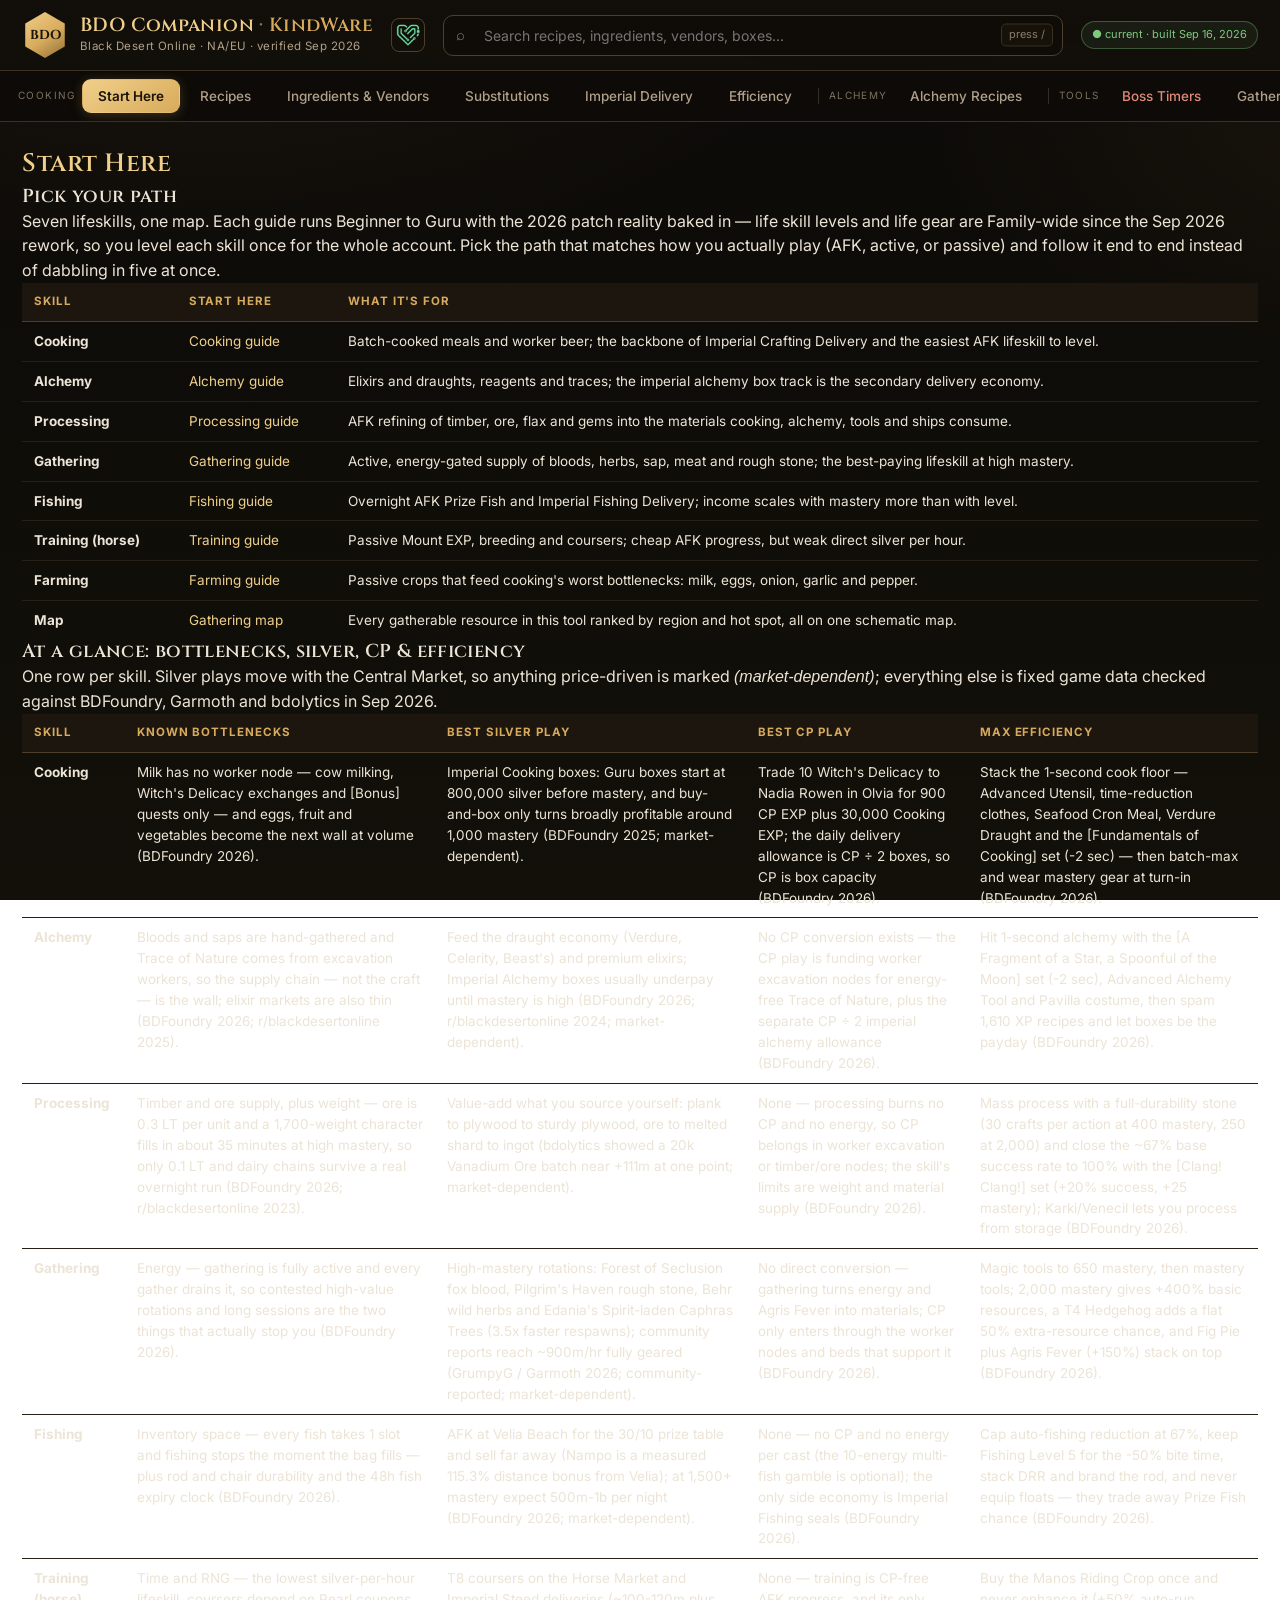
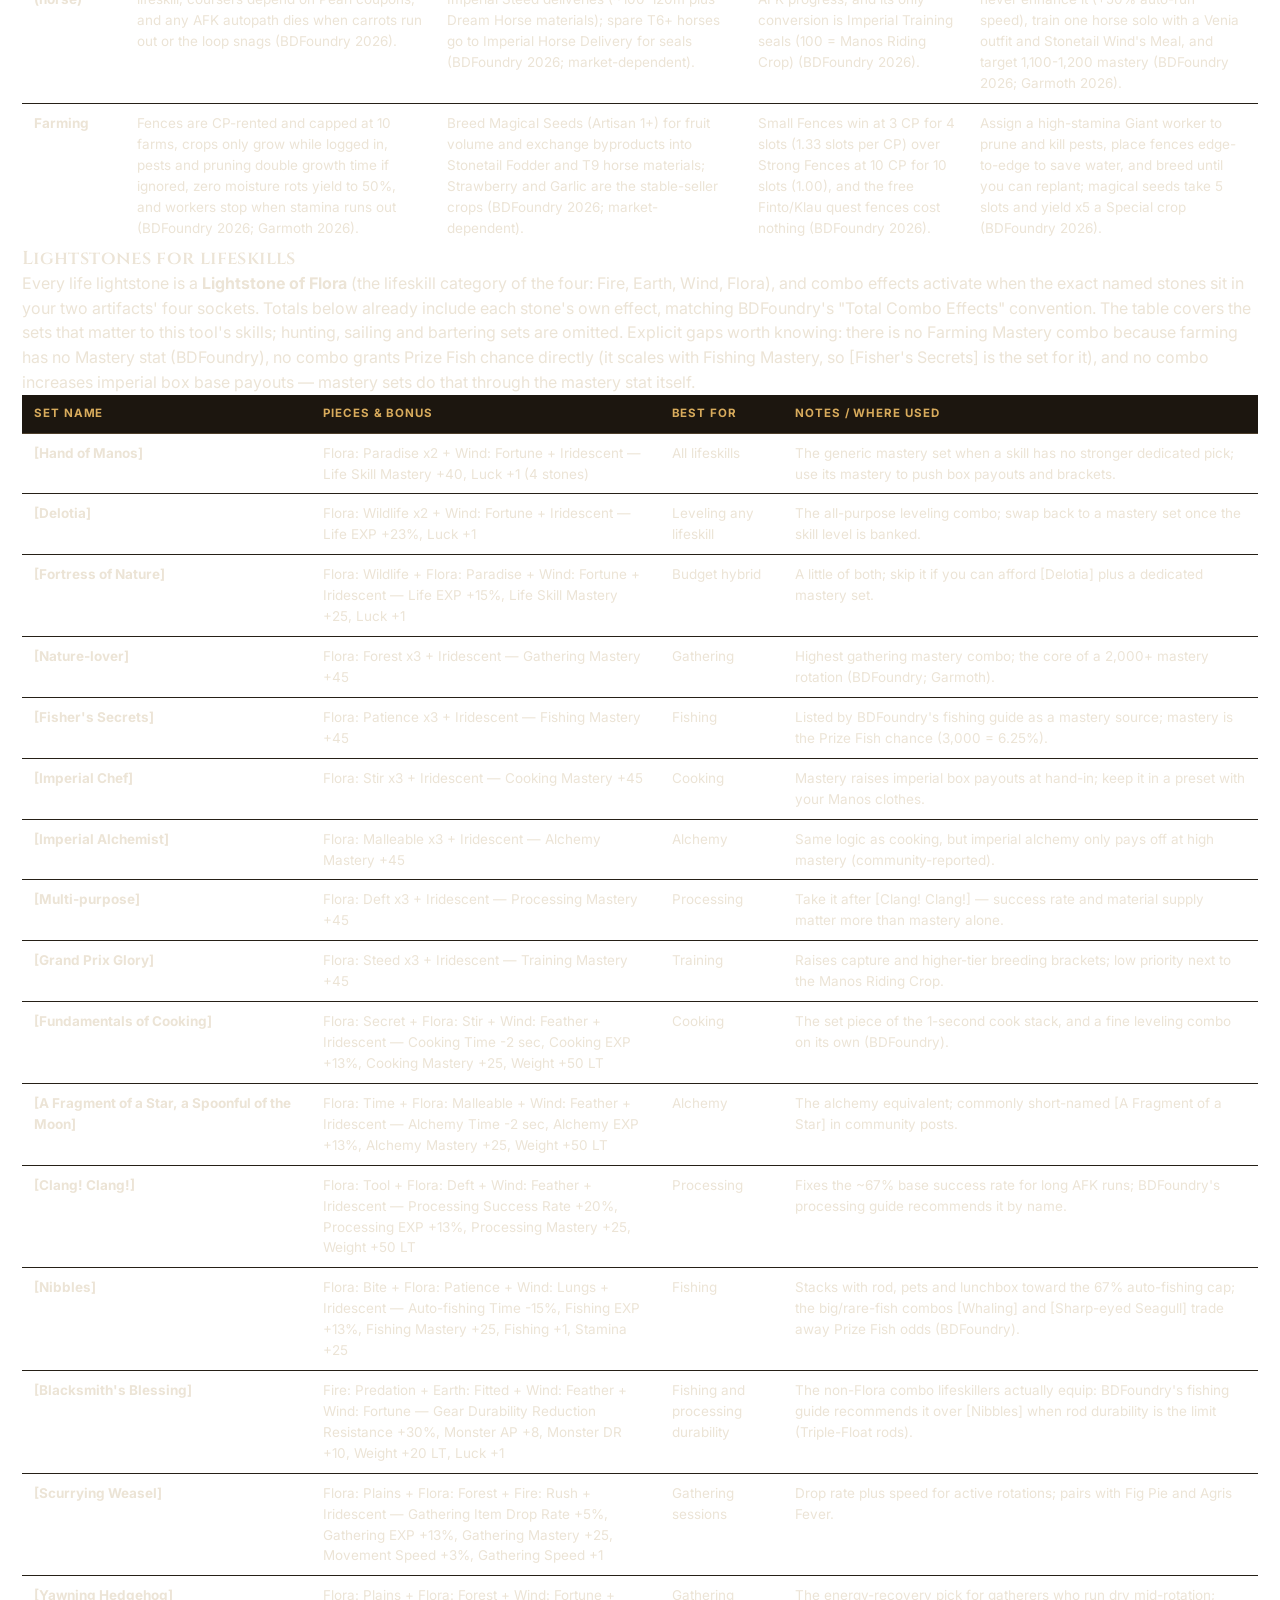
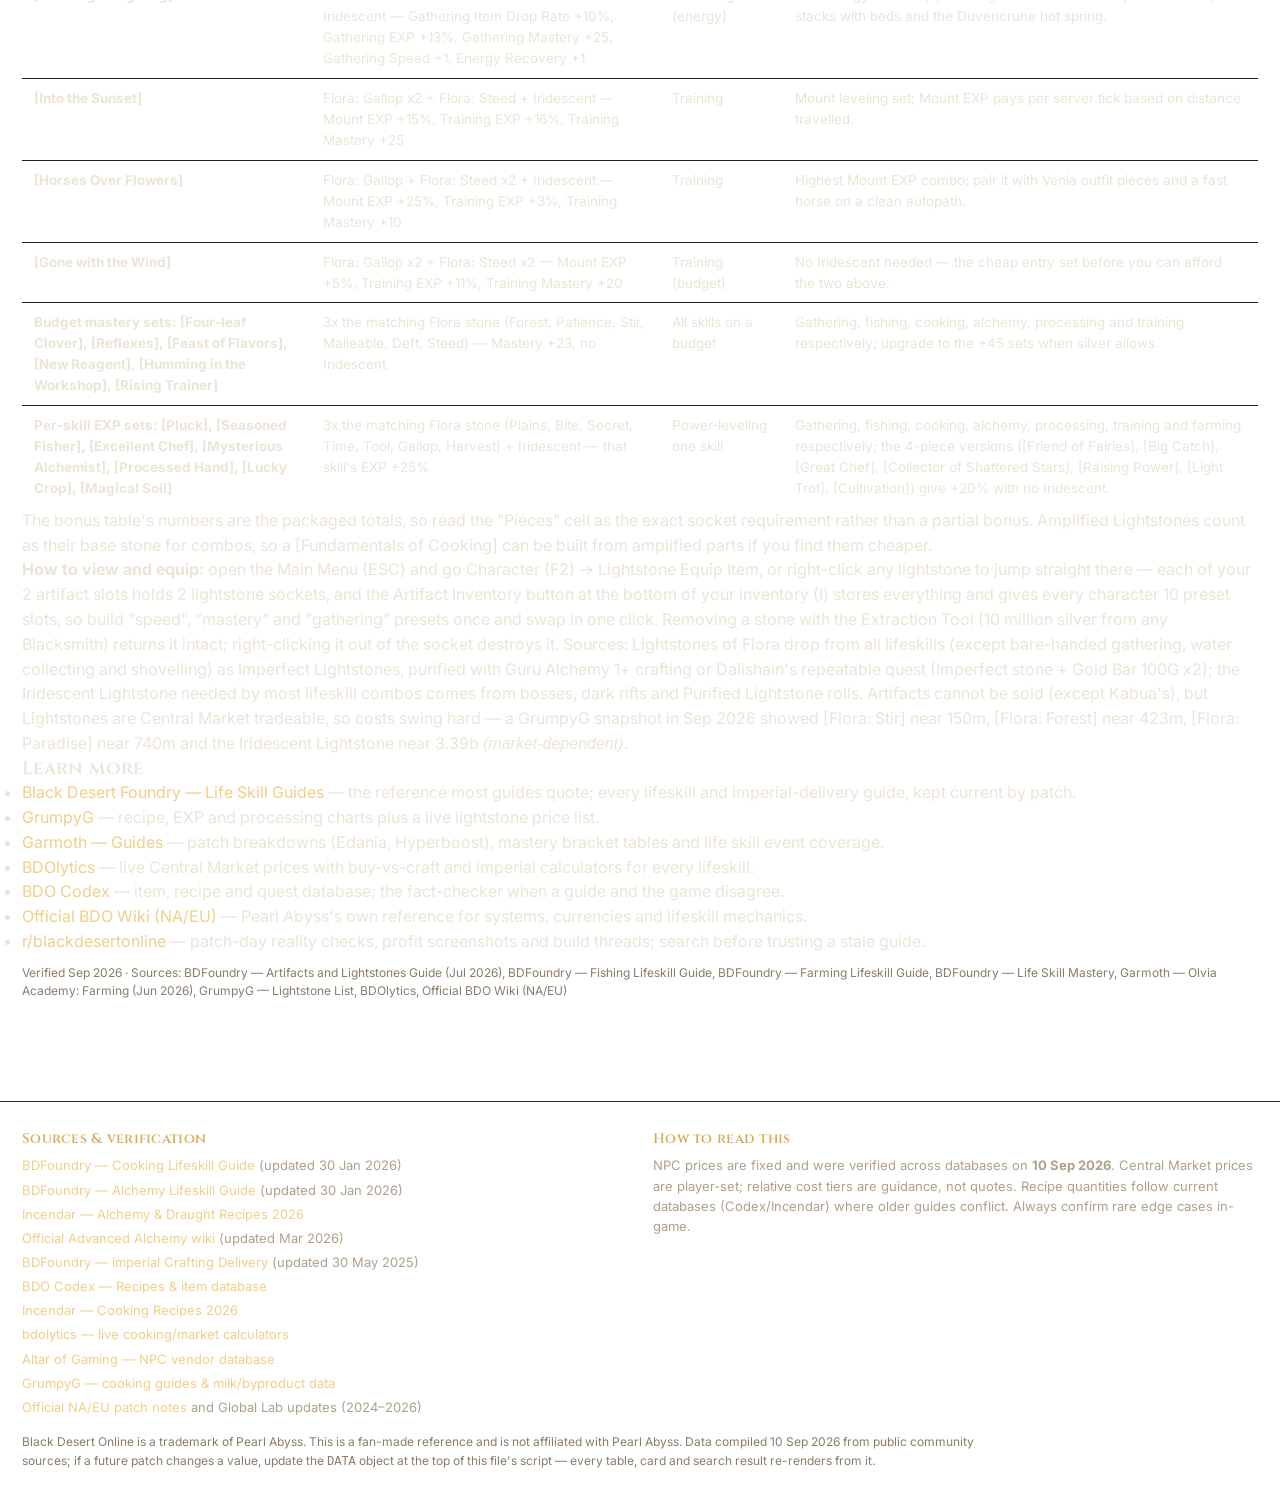
==== commit 632d52f5: "BDO Companion v2: licensed world map with real coordinates + region labels, all-delivery imperial hu" ====
--- a/tools/bdo-companion.html
+++ b/tools/bdo-companion.html
@@ -384,28 +384,67 @@
 .kwsep{color:var(--dim)}
 .kwname{color:var(--gold)}
 .kwlogo{width:34px;height:34px;border-radius:8px;border:1px solid var(--line2);margin-left:6px;align-self:center;transition:border-color .15s ease;flex:none}
-.bossgrid{display:grid;gap:10px;grid-template-columns:repeat(auto-fill,minmax(220px,1fr))}
+.bossgrid{display:grid;gap:10px;grid-template-columns:repeat(auto-fill,minmax(250px,1fr))}
 .bosscard .head{display:flex;justify-content:space-between;align-items:center;margin-bottom:6px}
 .bosslist{list-style:none;display:grid;gap:4px}
-.bosslist li{display:flex;justify-content:space-between;gap:8px;font-size:13px;border-bottom:1px dashed var(--line);padding:3px 0}
-.bosslist .bname{color:var(--text);font-weight:600}
-.bosslist .btime{color:var(--dim)}
+.bosslist li{display:flex;align-items:baseline;gap:6px;font-size:12.5px;border-bottom:1px dashed var(--line);padding:3px 0;white-space:nowrap;overflow:hidden}
+.bosslist .bname{color:var(--text);font-weight:600;flex:1;min-width:0;overflow:hidden;text-overflow:ellipsis}
+.bosslist .btime{color:var(--dim);font-size:12px;flex:none}
+.bosslist .cd{font-size:12px;flex:none}
+.zonesep{width:1px;align-self:stretch;background:var(--line2);margin:0 4px}
+.tabgroup{font-size:10px;letter-spacing:.14em;text-transform:uppercase;color:var(--dim);align-self:center;padding:0 2px 0 10px;border-left:1px solid var(--line);margin-left:6px;opacity:.9}
+.tabgroup:first-child{border-left:none;margin-left:0;padding-left:0}
+.tab.tab-right{margin-left:auto}
+.tab[data-tab="bosses"]{color:#e08a7a}
+.tab[data-tab="bosses"].active{background:linear-gradient(180deg,#7f2d26,#581d19);border-color:#c0392b;color:#ffe0d8;box-shadow:0 0 14px rgba(192,57,43,.5)}
+.bossnext{max-width:560px}
+.bnrow{display:flex;align-items:center;gap:10px;padding:8px 0;border-bottom:1px dashed var(--line);white-space:nowrap;overflow:hidden}
+.bnrow:last-child{border-bottom:none}
+.bnbadge{width:30px;height:30px;border-radius:50%;display:flex;align-items:center;justify-content:center;font-size:11px;font-weight:800;color:#1a1410;flex:none;font-family:Inter,sans-serif}
+.bnname{font-weight:600;flex:1;min-width:0;overflow:hidden;text-overflow:ellipsis}
+.bnname a{color:var(--text);text-decoration:none}
+.bnname a:hover{color:var(--gold2);text-decoration:underline}
+.bnwhen{color:var(--dim);font-size:12.5px;flex:none}
+.bosslist .bname a{color:var(--text);text-decoration:none}
+.bosslist .bname a:hover{color:var(--gold2);text-decoration:underline}
 .cd{font-family:ui-monospace,Consolas,monospace;color:var(--gold2);font-variant-numeric:tabular-nums}
 .mapwrap{display:grid;gap:14px;grid-template-columns:minmax(0,1fr) 280px}
 @media(max-width:860px){.mapwrap{grid-template-columns:1fr}}
 #kwmap{width:100%;height:auto;background:#0b0906;border:1px solid var(--line);border-radius:var(--radius);box-shadow:var(--shadow)}
-.maplabel{fill:#8a7c68;font-size:13px;font-family:Inter,sans-serif;letter-spacing:.04em}
+.maplabel{fill:#f0e6d2;opacity:.9;font-size:14px;font-family:Inter,sans-serif;letter-spacing:.05em;stroke:rgba(10,8,5,.8);stroke-width:3px;paint-order:stroke}
 .spot{fill:var(--gold);opacity:.45;cursor:pointer}
 .spot.t1{opacity:.95}
 .spot.t2{opacity:.75}
 .spot.t3{opacity:.55}
 .spot.dim{fill:#5a5142;opacity:.18}
 .spot.sel{opacity:1}
+.spot.low{stroke:#b0a08a;stroke-width:1.2;stroke-dasharray:3 3}
 .halo{fill:rgba(240,207,138,.22)}
 .mapdot{margin-left:4px;border:1px solid var(--line2);background:transparent;color:var(--gold);border-radius:6px;font-size:11px;padding:0 5px;cursor:pointer;line-height:18px;vertical-align:middle}
 .mapdot:hover{border-color:var(--gold);color:var(--gold2)}
 .guide h3{margin:18px 0 8px;color:var(--gold2)}
 .guide h4{margin:14px 0 6px;color:var(--gold);font-size:14px}
+.guide .glede{color:var(--muted);font-size:14px;margin:6px 0 16px}
+.guide .stage{background:var(--panel);border:1px solid var(--line);border-left:4px solid var(--gold);border-radius:10px;padding:14px 16px;margin:12px 0}
+.guide .stage h4{margin:0 0 8px;display:flex;align-items:center;gap:10px;flex-wrap:wrap;color:var(--text);font-size:15px}
+.guide .stage > p:first-of-type{margin-top:0}
+.guide .stage p{margin:6px 0}
+.guide .stage ul,.guide .stage ol{margin:6px 0}
+.tier{font-size:11px;font-weight:700;letter-spacing:.5px;padding:2px 10px;border-radius:999px;border:1px solid;white-space:nowrap;font-family:Inter,sans-serif}
+.tier-beginner{color:#7fc97f;border-color:#7fc97f;background:rgba(127,201,127,.08)}
+.tier-apprentice{color:#69c4c4;border-color:#69c4c4;background:rgba(105,196,196,.08)}
+.tier-skilled{color:#7fa8e0;border-color:#7fa8e0;background:rgba(127,168,224,.08)}
+.tier-professional{color:#b99ae0;border-color:#b99ae0;background:rgba(185,154,224,.08)}
+.tier-artisan{color:#e0a35c;border-color:#e0a35c;background:rgba(224,163,92,.08)}
+.tier-master{color:#d8ab5c;border-color:#d8ab5c;background:rgba(216,171,92,.08)}
+.tier-guru{color:#f0cf8a;border-color:#f0cf8a;background:rgba(240,207,138,.12)}
+.stage.s-beginner{border-left-color:#7fc97f}
+.stage.s-apprentice{border-left-color:#69c4c4}
+.stage.s-skilled{border-left-color:#7fa8e0}
+.stage.s-professional{border-left-color:#b99ae0}
+.stage.s-artisan{border-left-color:#e0a35c}
+.stage.s-master{border-left-color:#d8ab5c}
+.stage.s-guru{border-left-color:#f0cf8a}
 .guide ul,.guide ol{padding-left:22px;display:grid;gap:4px;margin:8px 0}
 .guide table{width:100%;border-collapse:collapse;font-size:13.5px;margin:10px 0}
 .guide th,.guide td{border-bottom:1px solid var(--line);padding:6px 8px;text-align:left}
@@ -440,87 +479,290 @@
     <span class="hint">press /</span>
     <div id="results" class="results" hidden></div>
   </div>
-  <div class="verpill" title="Data sources and patch notes checked on 10 September 2026">● current</div>
+  <div class="verpill" title="BDO Companion — data verified Sep 2026">● current · built Sep 16, 2026</div>
 </header>
 
 <nav class="tabs" id="tabs" role="tablist" aria-label="Sections">
+  <span class="tabgroup">Cooking</span>
   <button class="tab" role="tab" data-tab="start" aria-selected="true">Start Here</button>
   <button class="tab" role="tab" data-tab="recipes" aria-selected="false">Recipes</button>
   <button class="tab" role="tab" data-tab="ingredients" aria-selected="false">Ingredients &amp; Vendors</button>
   <button class="tab" role="tab" data-tab="subs" aria-selected="false">Substitutions</button>
   <button class="tab" role="tab" data-tab="imperial" aria-selected="false">Imperial Delivery</button>
   <button class="tab" role="tab" data-tab="efficiency" aria-selected="false">Efficiency</button>
-  <button class="tab" role="tab" data-tab="changes" aria-selected="false">Changelog</button>
-  <button class="tab" role="tab" data-tab="alchemy" aria-selected="false">Alchemy</button>
+  <span class="tabgroup">Alchemy</span>
+  <button class="tab" role="tab" data-tab="alchemy" aria-selected="false">Alchemy Recipes</button>
+  <span class="tabgroup">Tools</span>
   <button class="tab" role="tab" data-tab="bosses" aria-selected="false">Boss Timers</button>
   <button class="tab" role="tab" data-tab="map" aria-selected="false">Gathering Map</button>
   <button class="tab" role="tab" data-tab="guides" aria-selected="false">Lifeskill Guides</button>
   <button class="tab" role="tab" data-tab="tips" aria-selected="false">Tips &amp; FAQ</button>
+  <button class="tab tab-right" role="tab" data-tab="changes" aria-selected="false">Changelog</button>
 </nav>
 
 <main>
 
 <section id="panel-start" class="panel active" role="tabpanel" aria-labelledby="start">
   <h2>Start Here</h2>
-  <p class="lede">Everything a cook needs: where to buy, what things cost, which ingredient carries a recipe, what can be swapped, and how to make it fast. Market prices in BDO move daily — this page gives you fixed NPC prices plus stable relative cost/abundance tiers, then points you to live calculators.</p>
-
-  <div class="grid c3">
-    <div class="card" data-search-item>
-      <div class="head"><h4>Cheapest first cooks</h4><span class="badge t">Beginner 1</span></div>
-      <p><b>Beer</b> (5 grain + 6 water + 2 leavening + 1 sugar) and <b>Essence of Liquor</b> (1 flour + 1 fruit + 1 leavening). Both train Cooking and feed workers. Water, leavening and sugar are vendor-fixed at 20–30 silver.</p>
-    </div>
-    <div class="card" data-search-item>
-      <div class="head"><h4>Best for Contribution Points</h4><span class="badge p">CP</span></div>
-      <p>Cook <b>Vinegar</b>, <b>Essence of Liquor</b> or <b>Grilled Bird Meat</b> in bulk, then trade <b>Witch's Delicacy x10</b> at Nadia Rowen (Olvia) for <b>Contribution EXP 900</b> + Cooking EXP.</p>
-    </div>
-    <div class="card" data-search-item>
-      <div class="head"><h4>Best for silver (imperial)</h4><span class="badge g">Daily</span></div>
-      <p>Package dishes into <b>Imperial Cooking Boxes</b> and hand them to an Imperial Delivery NPC. You can deliver <b>CP ÷ 2</b> cooking boxes per day (alchemy is counted separately). Use mastery clothes when handing in.</p>
-    </div>
-    <div class="card" data-search-item>
-      <div class="head"><h4>Known bottlenecks</h4><span class="badge r">Watch out</span></div>
-      <p><b>Milk</b> (no worker node — cow milking, exchanges), <b>eggs</b> (chicken worker nodes), and <b>fruits/vegetables</b> (vendor-fixed or farming) are the usual walls. Plan around them or they will stall your cooking.</p>
-    </div>
-    <div class="card" data-search-item>
-      <div class="head"><h4>Target: 1 second cooking</h4><span class="badge b">Speed</span></div>
-      <p>Base cook time is 10s, minimum is 1s. Stack an <b>Advanced Cooking Utensil</b> (−1s), a cooking-time costume (−2s), time-reducing clothes, a <b>Life Alchemy Stone</b> and <b>Seafood Cron Meal</b> (−0.6s). See the Efficiency tab.</p>
-    </div>
-    <div class="card" data-search-item>
-      <div class="head"><h4>Live prices &amp; profit</h4><span class="badge b">External</span></div>
-      <p>Market prices are player-driven and change constantly. Check <a href="https://bdolytics.com/en/NA/cooking/market" target="_blank" rel="noopener">bdolytics cooking calculator</a> and the <a href="https://bdolytics.com/en/NA/cooking/imperial" target="_blank" rel="noopener">imperial calculator</a> before committing silver.</p>
-    </div>
-  </div>
-
-  <div class="section">
-    <h3>How cooking works</h3>
-    <ol class="steps">
-      <li><b>Get a residence.</b> Rent a house room and place a Cooking Utensil inside (buy the basic one from any Cooking Vendor for 1,000 silver).</li>
-      <li><b>Press R on the utensil</b> to open the cooking window, then right-click ingredients. Enter ingredients for <b>one result only</b> — then choose <b>Batch Production</b> and enter the number of crafts (or max).</li>
-      <li><b>Unlock recipes.</b> A recipe is added to your list after you have prepared its ingredients once; the list hides dishes you have never made.</li>
-      <li><b>Quality procs.</b> Each craft can produce a higher grade (green → blue → yellow → orange "Special"). Rare procs can substitute for the base dish at <b>1 : 3</b> (1 rare = 3 normal) in recipes.</li>
-      <li><b>Byproducts.</b> Cooking occasionally drops <b>Witch's Delicacy</b> (~2%). Trade 10 at Nadia Rowen (Olvia) for 120 Milk, 500 Beer, or 900 CP EXP + 30,000 Cooking EXP.</li>
-    </ol>
-  </div>
-
-  <div class="section">
-    <h3>Cost &amp; abundance legend</h3>
-    <div class="legend">
-      <span><b class="t1">Very low</b> — vendor-fixed, trivially cheap</span>
-      <span><b class="t2">Low</b> — cheap or craftable from cheap goods</span>
-      <span><b class="t3">Moderate</b> — market-driven, usually available</span>
-      <span><b class="t4">High</b> — farming/rare nodes or thin supply</span>
-      <span><b class="t5">Premium</b> — bottleneck, boss/region gated</span>
-    </div>
-    <div class="legend">
-      <span><span class="ab-pill ab-unlimited">Unlimited</span> NPC infinite stock</span>
-      <span><span class="ab-pill ab-abundant">Abundant</span> easy to mass-produce</span>
-      <span><span class="ab-pill ab-common">Common</span> usually stocked</span>
-      <span><span class="ab-pill ab-volatile">Volatile</span> market swings, check daily</span>
-      <span><span class="ab-pill ab-limited">Limited</span> farming/gathering gated</span>
-      <span><span class="ab-pill ab-bottleneck">Bottleneck</span> sold out often, plan ahead</span>
-    </div>
-    <div class="callout info"><b>Note on prices:</b> NPC vendor prices are fixed and verified; Central Market prices are dynamic. "Relative cost" tiers describe typical long-run cost, not today's listing. The 2025–2026 patches raised several Central Market maximum prices for cooking/alchemy materials, so old guide prices are often far too low.</div>
-  </div>
+<h3>Pick your path</h3>
+<p>Seven lifeskills, one map. Each guide runs Beginner to Guru with the 2026 patch reality baked in — life skill levels and life gear are Family-wide since the Sep 2026 rework, so you level each skill once for the whole account. Pick the path that matches how you actually play (AFK, active, or passive) and follow it end to end instead of dabbling in five at once.</p>
+<table>
+<thead>
+<tr><th>Skill</th><th>Start here</th><th>What it's for</th></tr>
+</thead>
+<tbody>
+<tr>
+<td><strong>Cooking</strong></td>
+<td><a href="#tab:guides" data-guide="cooking">Cooking guide</a></td>
+<td>Batch-cooked meals and worker beer; the backbone of Imperial Crafting Delivery and the easiest AFK lifeskill to level.</td>
+</tr>
+<tr>
+<td><strong>Alchemy</strong></td>
+<td><a href="#tab:guides" data-guide="alchemy">Alchemy guide</a></td>
+<td>Elixirs and draughts, reagents and traces; the imperial alchemy box track is the secondary delivery economy.</td>
+</tr>
+<tr>
+<td><strong>Processing</strong></td>
+<td><a href="#tab:guides" data-guide="processing">Processing guide</a></td>
+<td>AFK refining of timber, ore, flax and gems into the materials cooking, alchemy, tools and ships consume.</td>
+</tr>
+<tr>
+<td><strong>Gathering</strong></td>
+<td><a href="#tab:guides" data-guide="gathering">Gathering guide</a></td>
+<td>Active, energy-gated supply of bloods, herbs, sap, meat and rough stone; the best-paying lifeskill at high mastery.</td>
+</tr>
+<tr>
+<td><strong>Fishing</strong></td>
+<td><a href="#tab:guides" data-guide="fishing">Fishing guide</a></td>
+<td>Overnight AFK Prize Fish and Imperial Fishing Delivery; income scales with mastery more than with level.</td>
+</tr>
+<tr>
+<td><strong>Training (horse)</strong></td>
+<td><a href="#tab:guides" data-guide="training">Training guide</a></td>
+<td>Passive Mount EXP, breeding and coursers; cheap AFK progress, but weak direct silver per hour.</td>
+</tr>
+<tr>
+<td><strong>Farming</strong></td>
+<td><a href="#tab:guides" data-guide="farming">Farming guide</a></td>
+<td>Passive crops that feed cooking's worst bottlenecks: milk, eggs, onion, garlic and pepper.</td>
+</tr>
+<tr>
+<td><strong>Map</strong></td>
+<td><a href="#tab:map">Gathering map</a></td>
+<td>Every gatherable resource in this tool ranked by region and hot spot, all on one schematic map.</td>
+</tr>
+</tbody>
+</table>
+
+<h3>At a glance: bottlenecks, silver, CP &amp; efficiency</h3>
+<p>One row per skill. Silver plays move with the Central Market, so anything price-driven is marked <em>(market-dependent)</em>; everything else is fixed game data checked against BDFoundry, Garmoth and bdolytics in Sep 2026.</p>
+<table>
+<thead>
+<tr><th>Skill</th><th>Known bottlenecks</th><th>Best silver play</th><th>Best CP play</th><th>Max efficiency</th></tr>
+</thead>
+<tbody>
+<tr>
+<td><strong>Cooking</strong></td>
+<td>Milk has no worker node — cow milking, Witch's Delicacy exchanges and [Bonus] quests only — and eggs, fruit and vegetables become the next wall at volume (BDFoundry 2026).</td>
+<td>Imperial Cooking boxes: Guru boxes start at 800,000 silver before mastery, and buy-and-box only turns broadly profitable around 1,000 mastery (BDFoundry 2025; market-dependent).</td>
+<td>Trade 10 Witch's Delicacy to Nadia Rowen in Olvia for 900 CP EXP plus 30,000 Cooking EXP; the daily delivery allowance is CP ÷ 2 boxes, so CP is box capacity (BDFoundry 2026).</td>
+<td>Stack the 1-second cook floor — Advanced Utensil, time-reduction clothes, Seafood Cron Meal, Verdure Draught and the [Fundamentals of Cooking] set (-2 sec) — then batch-max and wear mastery gear at turn-in (BDFoundry 2026).</td>
+</tr>
+<tr>
+<td><strong>Alchemy</strong></td>
+<td>Bloods and saps are hand-gathered and Trace of Nature comes from excavation workers, so the supply chain — not the craft — is the wall; elixir markets are also thin (BDFoundry 2026; r/blackdesertonline 2025).</td>
+<td>Feed the draught economy (Verdure, Celerity, Beast's) and premium elixirs; Imperial Alchemy boxes usually underpay until mastery is high (BDFoundry 2026; r/blackdesertonline 2024; market-dependent).</td>
+<td>No CP conversion exists — the CP play is funding worker excavation nodes for energy-free Trace of Nature, plus the separate CP ÷ 2 imperial alchemy allowance (BDFoundry 2026).</td>
+<td>Hit 1-second alchemy with the [A Fragment of a Star, a Spoonful of the Moon] set (-2 sec), Advanced Alchemy Tool and Pavilla costume, then spam 1,610 XP recipes and let boxes be the payday (BDFoundry 2026).</td>
+</tr>
+<tr>
+<td><strong>Processing</strong></td>
+<td>Timber and ore supply, plus weight — ore is 0.3 LT per unit and a 1,700-weight character fills in about 35 minutes at high mastery, so only 0.1 LT and dairy chains survive a real overnight run (BDFoundry 2026; r/blackdesertonline 2023).</td>
+<td>Value-add what you source yourself: plank to plywood to sturdy plywood, ore to melted shard to ingot (bdolytics showed a 20k Vanadium Ore batch near +111m at one point; market-dependent).</td>
+<td>None — processing burns no CP and no energy, so CP belongs in worker excavation or timber/ore nodes; the skill's limits are weight and material supply (BDFoundry 2026).</td>
+<td>Mass process with a full-durability stone (30 crafts per action at 400 mastery, 250 at 2,000) and close the ~67% base success rate to 100% with the [Clang! Clang!] set (+20% success, +25 mastery); Karki/Venecil lets you process from storage (BDFoundry 2026).</td>
+</tr>
+<tr>
+<td><strong>Gathering</strong></td>
+<td>Energy — gathering is fully active and every gather drains it, so contested high-value rotations and long sessions are the two things that actually stop you (BDFoundry 2026).</td>
+<td>High-mastery rotations: Forest of Seclusion fox blood, Pilgrim's Haven rough stone, Behr wild herbs and Edania's Spirit-laden Caphras Trees (3.5x faster respawns); community reports reach ~900m/hr fully geared (GrumpyG / Garmoth 2026; community-reported; market-dependent).</td>
+<td>No direct conversion — gathering turns energy and Agris Fever into materials; CP only enters through the worker nodes and beds that support it (BDFoundry 2026).</td>
+<td>Magic tools to 650 mastery, then mastery tools; 2,000 mastery gives +400% basic resources, a T4 Hedgehog adds a flat 50% extra-resource chance, and Fig Pie plus Agris Fever (+150%) stack on top (BDFoundry 2026).</td>
+</tr>
+<tr>
+<td><strong>Fishing</strong></td>
+<td>Inventory space — every fish takes 1 slot and fishing stops the moment the bag fills — plus rod and chair durability and the 48h fish expiry clock (BDFoundry 2026).</td>
+<td>AFK at Velia Beach for the 30/10 prize table and sell far away (Nampo is a measured 115.3% distance bonus from Velia); at 1,500+ mastery expect 500m-1b per night (BDFoundry 2026; market-dependent).</td>
+<td>None — no CP and no energy per cast (the 10-energy multi-fish gamble is optional); the only side economy is Imperial Fishing seals (BDFoundry 2026).</td>
+<td>Cap auto-fishing reduction at 67%, keep Fishing Level 5 for the -50% bite time, stack DRR and brand the rod, and never equip floats — they trade away Prize Fish chance (BDFoundry 2026).</td>
+</tr>
+<tr>
+<td><strong>Training (horse)</strong></td>
+<td>Time and RNG — the lowest silver-per-hour lifeskill, coursers depend on Pearl coupons, and any AFK autopath dies when carrots run out or the loop snags (BDFoundry 2026).</td>
+<td>T8 coursers on the Horse Market and Imperial Steed deliveries (~100-120m plus Dream Horse materials); spare T6+ horses go to Imperial Horse Delivery for seals (BDFoundry 2026; market-dependent).</td>
+<td>None — training is CP-free AFK progress, and its only conversion is Imperial Training seals (100 = Manos Riding Crop) (BDFoundry 2026).</td>
+<td>Buy the Manos Riding Crop once and never enhance it (+50% auto-run speed), train one horse solo with a Venia outfit and Stonetail Wind's Meal, and target 1,100-1,200 mastery (BDFoundry 2026; Garmoth 2026).</td>
+</tr>
+<tr>
+<td><strong>Farming</strong></td>
+<td>Fences are CP-rented and capped at 10 farms, crops only grow while logged in, pests and pruning double growth time if ignored, zero moisture rots yield to 50%, and workers stop when stamina runs out (BDFoundry 2026; Garmoth 2026).</td>
+<td>Breed Magical Seeds (Artisan 1+) for fruit volume and exchange byproducts into Stonetail Fodder and T9 horse materials; Strawberry and Garlic are the stable-seller crops (BDFoundry 2026; market-dependent).</td>
+<td>Small Fences win at 3 CP for 4 slots (1.33 slots per CP) over Strong Fences at 10 CP for 10 slots (1.00), and the free Finto/Klau quest fences cost nothing (BDFoundry 2026).</td>
+<td>Assign a high-stamina Giant worker to prune and kill pests, place fences edge-to-edge to save water, and breed until you can replant; magical seeds take 5 slots and yield x5 a Special crop (BDFoundry 2026).</td>
+</tr>
+</tbody>
+</table>
+
+<h3>Lightstones for lifeskills</h3>
+<p>Every life lightstone is a <strong>Lightstone of Flora</strong> (the lifeskill category of the four: Fire, Earth, Wind, Flora), and combo effects activate when the exact named stones sit in your two artifacts' four sockets. Totals below already include each stone's own effect, matching BDFoundry's "Total Combo Effects" convention. The table covers the sets that matter to this tool's skills; hunting, sailing and bartering sets are omitted. Explicit gaps worth knowing: there is no Farming Mastery combo because farming has no Mastery stat (BDFoundry), no combo grants Prize Fish chance directly (it scales with Fishing Mastery, so [Fisher's Secrets] is the set for it), and no combo increases imperial box base payouts — mastery sets do that through the mastery stat itself.</p>
+<table>
+<thead>
+<tr><th>Set name</th><th>Pieces &amp; bonus</th><th>Best for</th><th>Notes / where used</th></tr>
+</thead>
+<tbody>
+<tr>
+<td><strong>[Hand of Manos]</strong></td>
+<td>Flora: Paradise x2 + Wind: Fortune + Iridescent — Life Skill Mastery +40, Luck +1 (4 stones)</td>
+<td>All lifeskills</td>
+<td>The generic mastery set when a skill has no stronger dedicated pick; use its mastery to push box payouts and brackets.</td>
+</tr>
+<tr>
+<td><strong>[Delotia]</strong></td>
+<td>Flora: Wildlife x2 + Wind: Fortune + Iridescent — Life EXP +23%, Luck +1</td>
+<td>Leveling any lifeskill</td>
+<td>The all-purpose leveling combo; swap back to a mastery set once the skill level is banked.</td>
+</tr>
+<tr>
+<td><strong>[Fortress of Nature]</strong></td>
+<td>Flora: Wildlife + Flora: Paradise + Wind: Fortune + Iridescent — Life EXP +15%, Life Skill Mastery +25, Luck +1</td>
+<td>Budget hybrid</td>
+<td>A little of both; skip it if you can afford [Delotia] plus a dedicated mastery set.</td>
+</tr>
+<tr>
+<td><strong>[Nature-lover]</strong></td>
+<td>Flora: Forest x3 + Iridescent — Gathering Mastery +45</td>
+<td>Gathering</td>
+<td>Highest gathering mastery combo; the core of a 2,000+ mastery rotation (BDFoundry; Garmoth).</td>
+</tr>
+<tr>
+<td><strong>[Fisher's Secrets]</strong></td>
+<td>Flora: Patience x3 + Iridescent — Fishing Mastery +45</td>
+<td>Fishing</td>
+<td>Listed by BDFoundry's fishing guide as a mastery source; mastery is the Prize Fish chance (3,000 = 6.25%).</td>
+</tr>
+<tr>
+<td><strong>[Imperial Chef]</strong></td>
+<td>Flora: Stir x3 + Iridescent — Cooking Mastery +45</td>
+<td>Cooking</td>
+<td>Mastery raises imperial box payouts at hand-in; keep it in a preset with your Manos clothes.</td>
+</tr>
+<tr>
+<td><strong>[Imperial Alchemist]</strong></td>
+<td>Flora: Malleable x3 + Iridescent — Alchemy Mastery +45</td>
+<td>Alchemy</td>
+<td>Same logic as cooking, but imperial alchemy only pays off at high mastery (community-reported).</td>
+</tr>
+<tr>
+<td><strong>[Multi-purpose]</strong></td>
+<td>Flora: Deft x3 + Iridescent — Processing Mastery +45</td>
+<td>Processing</td>
+<td>Take it after [Clang! Clang!] — success rate and material supply matter more than mastery alone.</td>
+</tr>
+<tr>
+<td><strong>[Grand Prix Glory]</strong></td>
+<td>Flora: Steed x3 + Iridescent — Training Mastery +45</td>
+<td>Training</td>
+<td>Raises capture and higher-tier breeding brackets; low priority next to the Manos Riding Crop.</td>
+</tr>
+<tr>
+<td><strong>[Fundamentals of Cooking]</strong></td>
+<td>Flora: Secret + Flora: Stir + Wind: Feather + Iridescent — Cooking Time -2 sec, Cooking EXP +13%, Cooking Mastery +25, Weight +50 LT</td>
+<td>Cooking</td>
+<td>The set piece of the 1-second cook stack, and a fine leveling combo on its own (BDFoundry).</td>
+</tr>
+<tr>
+<td><strong>[A Fragment of a Star, a Spoonful of the Moon]</strong></td>
+<td>Flora: Time + Flora: Malleable + Wind: Feather + Iridescent — Alchemy Time -2 sec, Alchemy EXP +13%, Alchemy Mastery +25, Weight +50 LT</td>
+<td>Alchemy</td>
+<td>The alchemy equivalent; commonly short-named [A Fragment of a Star] in community posts.</td>
+</tr>
+<tr>
+<td><strong>[Clang! Clang!]</strong></td>
+<td>Flora: Tool + Flora: Deft + Wind: Feather + Iridescent — Processing Success Rate +20%, Processing EXP +13%, Processing Mastery +25, Weight +50 LT</td>
+<td>Processing</td>
+<td>Fixes the ~67% base success rate for long AFK runs; BDFoundry's processing guide recommends it by name.</td>
+</tr>
+<tr>
+<td><strong>[Nibbles]</strong></td>
+<td>Flora: Bite + Flora: Patience + Wind: Lungs + Iridescent — Auto-fishing Time -15%, Fishing EXP +13%, Fishing Mastery +25, Fishing +1, Stamina +25</td>
+<td>Fishing</td>
+<td>Stacks with rod, pets and lunchbox toward the 67% auto-fishing cap; the big/rare-fish combos [Whaling] and [Sharp-eyed Seagull] trade away Prize Fish odds (BDFoundry).</td>
+</tr>
+<tr>
+<td><strong>[Blacksmith's Blessing]</strong></td>
+<td>Fire: Predation + Earth: Fitted + Wind: Feather + Wind: Fortune — Gear Durability Reduction Resistance +30%, Monster AP +8, Monster DR +10, Weight +20 LT, Luck +1</td>
+<td>Fishing and processing durability</td>
+<td>The non-Flora combo lifeskillers actually equip: BDFoundry's fishing guide recommends it over [Nibbles] when rod durability is the limit (Triple-Float rods).</td>
+</tr>
+<tr>
+<td><strong>[Scurrying Weasel]</strong></td>
+<td>Flora: Plains + Flora: Forest + Fire: Rush + Iridescent — Gathering Item Drop Rate +5%, Gathering EXP +13%, Gathering Mastery +25, Movement Speed +3%, Gathering Speed +1</td>
+<td>Gathering sessions</td>
+<td>Drop rate plus speed for active rotations; pairs with Fig Pie and Agris Fever.</td>
+</tr>
+<tr>
+<td><strong>[Yawning Hedgehog]</strong></td>
+<td>Flora: Plains + Flora: Forest + Wind: Fortune + Iridescent — Gathering Item Drop Rate +10%, Gathering EXP +13%, Gathering Mastery +25, Gathering Speed +1, Energy Recovery +1</td>
+<td>Gathering (energy)</td>
+<td>The energy-recovery pick for gatherers who run dry mid-rotation; stacks with beds and the Duvencrune hot spring.</td>
+</tr>
+<tr>
+<td><strong>[Into the Sunset]</strong></td>
+<td>Flora: Gallop x2 + Flora: Steed + Iridescent — Mount EXP +15%, Training EXP +16%, Training Mastery +25</td>
+<td>Training</td>
+<td>Mount leveling set; Mount EXP pays per server tick based on distance travelled.</td>
+</tr>
+<tr>
+<td><strong>[Horses Over Flowers]</strong></td>
+<td>Flora: Gallop + Flora: Steed x2 + Iridescent — Mount EXP +25%, Training EXP +3%, Training Mastery +10</td>
+<td>Training</td>
+<td>Highest Mount EXP combo; pair it with Venia outfit pieces and a fast horse on a clean autopath.</td>
+</tr>
+<tr>
+<td><strong>[Gone with the Wind]</strong></td>
+<td>Flora: Gallop x2 + Flora: Steed x2 — Mount EXP +5%, Training EXP +11%, Training Mastery +20</td>
+<td>Training (budget)</td>
+<td>No Iridescent needed — the cheap entry set before you can afford the two above.</td>
+</tr>
+<tr>
+<td><strong>Budget mastery sets: [Four-leaf Clover], [Reflexes], [Feast of Flavors], [New Reagent], [Humming in the Workshop], [Rising Trainer]</strong></td>
+<td>3x the matching Flora stone (Forest, Patience, Stir, Malleable, Deft, Steed) — Mastery +23, no Iridescent</td>
+<td>All skills on a budget</td>
+<td>Gathering, fishing, cooking, alchemy, processing and training respectively; upgrade to the +45 sets when silver allows.</td>
+</tr>
+<tr>
+<td><strong>Per-skill EXP sets: [Pluck], [Seasoned Fisher], [Excellent Chef], [Mysterious Alchemist], [Processed Hand], [Lucky Crop], [Magical Soil]</strong></td>
+<td>3x the matching Flora stone (Plains, Bite, Secret, Time, Tool, Gallop, Harvest) + Iridescent — that skill's EXP +25%</td>
+<td>Power-leveling one skill</td>
+<td>Gathering, fishing, cooking, alchemy, processing, training and farming respectively; the 4-piece versions ([Friend of Fairies], [Big Catch], [Great Chef], [Collector of Shattered Stars], [Raising Power], [Light Trot], [Cultivation]) give +20% with no Iridescent.</td>
+</tr>
+</tbody>
+</table>
+<p>The bonus table's numbers are the packaged totals, so read the "Pieces" cell as the exact socket requirement rather than a partial bonus. Amplified Lightstones count as their base stone for combos, so a [Fundamentals of Cooking] can be built from amplified parts if you find them cheaper.</p>
+<p><strong>How to view and equip:</strong> open the Main Menu (ESC) and go Character (F2) → Lightstone Equip Item, or right-click any lightstone to jump straight there — each of your 2 artifact slots holds 2 lightstone sockets, and the Artifact Inventory button at the bottom of your inventory (I) stores everything and gives every character 10 preset slots, so build "speed", "mastery" and "gathering" presets once and swap in one click. Removing a stone with the Extraction Tool (10 million silver from any Blacksmith) returns it intact; right-clicking it out of the socket destroys it. Sources: Lightstones of Flora drop from all lifeskills (except bare-handed gathering, water collecting and shovelling) as Imperfect Lightstones, purified with Guru Alchemy 1+ crafting or Dalishain's repeatable quest (Imperfect stone + Gold Bar 100G x2); the Iridescent Lightstone needed by most lifeskill combos comes from bosses, dark rifts and Purified Lightstone rolls. Artifacts cannot be sold (except Kabua's), but Lightstones are Central Market tradeable, so costs swing hard — a GrumpyG snapshot in Sep 2026 showed [Flora: Stir] near 150m, [Flora: Forest] near 423m, [Flora: Paradise] near 740m and the Iridescent Lightstone near 3.39b <em>(market-dependent)</em>.</p>
+
+<h3>Learn more</h3>
+<ul>
+<li><a href="https://www.blackdesertfoundry.com/guide-list/#life-skills">Black Desert Foundry — Life Skill Guides</a> — the reference most guides quote; every lifeskill and imperial-delivery guide, kept current by patch.</li>
+<li><a href="https://grumpygreen.cricket/">GrumpyG</a> — recipe, EXP and processing charts plus a live lightstone price list.</li>
+<li><a href="https://garmoth.com/guides">Garmoth — Guides</a> — patch breakdowns (Edania, Hyperboost), mastery bracket tables and life skill event coverage.</li>
+<li><a href="https://bdolytics.com/">BDOlytics</a> — live Central Market prices with buy-vs-craft and imperial calculators for every lifeskill.</li>
+<li><a href="https://bdocodex.com/">BDO Codex</a> — item, recipe and quest database; the fact-checker when a guide and the game disagree.</li>
+<li><a href="https://www.naeu.playblackdesert.com/en-US/Wiki">Official BDO Wiki (NA/EU)</a> — Pearl Abyss's own reference for systems, currencies and lifeskill mechanics.</li>
+<li><a href="https://www.reddit.com/r/blackdesertonline/">r/blackdesertonline</a> — patch-day reality checks, profit screenshots and build threads; search before trusting a stale guide.</li>
+</ul>
+
+<p class="src">Verified Sep 2026 · Sources: <a href="https://www.blackdesertfoundry.com/artifacts-and-lightstones-guide/">BDFoundry — Artifacts and Lightstones Guide (Jul 2026)</a>, <a href="https://www.blackdesertfoundry.com/fishing-guide/">BDFoundry — Fishing Lifeskill Guide</a>, <a href="https://www.blackdesertfoundry.com/farming/">BDFoundry — Farming Lifeskill Guide</a>, <a href="https://www.blackdesertfoundry.com/life-skill-mastery/">BDFoundry — Life Skill Mastery</a>, <a href="https://garmoth.com/guides/post/olvia-academy-farming">Garmoth — Olvia Academy: Farming (Jun 2026)</a>, <a href="https://grumpygreen.cricket/lightstone/">GrumpyG — Lightstone List</a>, <a href="https://bdolytics.com/">BDOlytics</a>, <a href="https://www.naeu.playblackdesert.com/en-US/Wiki">Official BDO Wiki (NA/EU)</a></p>
 </section>
 
 <section id="panel-recipes" class="panel" role="tabpanel" aria-labelledby="recipes">
@@ -636,37 +878,226 @@
 
 <section id="panel-imperial" class="panel" role="tabpanel" aria-labelledby="imperial">
   <h2>Imperial Delivery</h2>
-  <p class="lede">Package cooked dishes into Imperial Cooking Boxes (Processing L → Imperial Cooking) and sell them to an Imperial Delivery NPC. This is the main daily silver faucet for cooks.</p>
-
-  <div class="grid c2">
-    <div class="card" data-search-item>
-      <h4>Rules &amp; limits</h4>
-      <dl class="kv">
-        <dt>Daily limit</dt><dd><b>CP ÷ 2</b> boxes. Cooking and alchemy are counted separately.</dd>
-        <dt>Box weight</dt><dd><b>1 LT</b> (reduced from 10 LT in Nov 2024). You cannot hand in while overweight.</dd>
-        <dt>How to box</dt><dd>Press (L) → Imperial Cooking, then right-click the dish. Choose ONE dish type per box.</dd>
-        <dt>Higher grades</dt><dd>Rare/blue procs can be packed at 1:3 (one rare = 3 normal).</dd>
-        <dt>Mass packaging</dt><dd>Quest from <b>Carolin (Heidel)</b> unlocks x10 / x100 packing with <b>Heavy Duty Packaging Cord</b> (1,000s, Old Moon Managers).</dd>
-        <dt>Mastery</dt><dd>Wear mastery clothes/accessories and eat Seafood Cron Meal or Savory Steak <b>before handing in</b> — mastery multiplies the reward.</dd>
-      </dl>
-    </div>
-    <div class="card" data-search-item>
-      <h4>Mastery bonus (imperial reward)</h4>
-      <div class="tablewrap" style="border:0;background:transparent"><table id="masteryTable"><thead><tr><th>Mastery</th><th>Bonus</th><th>Mastery</th><th>Bonus</th></tr></thead><tbody></tbody></table></div>
-    </div>
-  </div>
-
-  <div class="section">
-    <h3>Boxes — what to cook for each tier</h3>
-    <p class="small" style="margin-bottom:12px">Each box is made from ONE of the listed dishes (pick whichever is cheapest on your server). Values below are base silver before mastery bonus.</p>
-    <div id="boxList"></div>
-  </div>
-
-  <div class="section">
-    <h3>Practical tips</h3>
-    <div class="callout ok"><b>New player route:</b> cook <b>Beer</b> or <b>Grilled Bird Meat</b> for Apprentice/Skilled boxes, or buy <b>Pickled Vegetables x18</b> off the market for the Professional box. Even a fresh account can clear 50M+ silver/day from boxes.</div>
-    <div class="callout warn"><b>Do not trust old guides' weight-crystal advice.</b> Before Nov 2024 boxes weighed 10 LT and weight-limit crystals mattered. They now weigh 1 LT — prefer cooking stats instead.</div>
-  </div>
+  <p class="lede">Every imperial delivery in one place — cooking, alchemy, fishing and training — plus seal rewards and what's worth exchanging.</p>
+  <div id="boxList" hidden></div>
+<section class="stage tier tier-guru">
+<h3>Imperial Cooking Delivery</h3>
+
+<h4>How it works</h4>
+<p>Pack dishes into Imperial Cooking Boxes with <strong>Processing (L) &gt; Imperial Cuisine</strong>, then sell the boxes to any <strong>Imperial Crafting Delivery NPC</strong> for a fixed <strong>250% of the box's value, tax-free</strong>. Each box uses <em>one</em> dish (higher-grade procs substitute at a 1:3 ratio, e.g. Spongy Teff Bread x130 instead of Teff Bread x390). Boxes weigh 1 LT each and cannot be handed in while overweight. Mass packaging x10/x100 unlocks via Carolin in Heidel (show Witch's Delicacy x100) and consumes Heavy Duty Packaging Cord (1,000 silver each; x100 also needs 1 Black Stone Powder). (BDFoundry 2025)</p>
+
+<h4>Limits</h4>
+<ul>
+<li><strong>Daily cap = floor(Total CP &divide; 2) boxes per Family, per skill.</strong> At 300 CP: 150 cooking boxes <em>and</em> 150 alchemy boxes.</li>
+<li>Cooking and Alchemy caps became <strong>separate</strong> in the Nov 2024 update - cooking turn-ins no longer eat into alchemy's allowance. (Official Nov 2024 patch notes)</li>
+<li>No CP is spent; Total CP only sets the cap. Reset is <strong>00:00 UTC</strong>, and server-swapping no longer bypasses it. (Official notice; Reddit 2025)</li>
+<li>Packing each tier needs the matching Cooking level: Apprentice 1+ &rarr; Guru 1+.</li>
+</ul>
+
+<h4>Silver per box</h4>
+<table>
+<thead><tr><th>Box tier (requires)</th><th>Base silver</th><th>Example packables</th><th>Seal</th></tr></thead>
+<tbody>
+<tr><td>Apprentice's (Apprentice 1+)</td><td>130,000</td><td>Beer x60, Fried Fish x90, Teff Bread x390, Boiled Bird Eggs x30</td><td>1</td></tr>
+<tr><td>Skilled Cook's (Skilled 1+)</td><td>200,000</td><td>Grilled Bird Meat x90, Pickled Fish x120, Omelet x18, Honey Wine x60</td><td>1</td></tr>
+<tr><td>Professional's (Professional 1+)</td><td>300,000</td><td>Pickled Vegetables x18, Meat Stew x18, Fruit Pie x24, Cooked Rice x15</td><td>1</td></tr>
+<tr><td>Artisan's (Artisan 1+)</td><td>400,000</td><td>Coconut Cocktail x54, Steak x15, Meat Pasta x15, Buckwheat Muk x36</td><td>1</td></tr>
+<tr><td>Master's (Master 1+)</td><td>550,000</td><td>Sute Tea x18, Milk Tea x18, Delotia Pudding x18, Dongchimi x24</td><td>1</td></tr>
+<tr><td>Guru's (Guru 1+)</td><td>800,000</td><td>Balenos Meal x24, Valencia Meal x18, O'Dyllita Meal x15, Kamasylvia Meal x33</td><td>1</td></tr>
+</tbody>
+</table>
+
+<h4>Mastery bonus</h4>
+<p>Base silver is multiplied by your Cooking Mastery bonus ("Imperial Silver Bonus"). Wear mastery clothes (Manos etc.) at hand-in - the reward is calculated on the spot. (Garmoth 2026)</p>
+<table>
+<thead><tr><th>Mastery</th><th>0</th><th>500</th><th>1,000</th><th>2,000</th><th>3,000</th></tr></thead>
+<tbody>
+<tr><td>Extra silver</td><td>0%</td><td>+21.16%</td><td>+67.24%</td><td>+144.96%</td><td>+181.25%</td></tr>
+</tbody>
+</table>
+
+<h4>Best value</h4>
+<p><strong>Buying from the market:</strong> <em>Pickled Vegetables x18</em> into Professional's boxes is usually the best readily available profit (BDFoundry 2025). <strong>Self-made:</strong> Guru boxes are the endgame; Balenos, Valencia and O'Dyllita meals are the commonly cited meta because of easy sourcing and forgiving bottlenecks (solfang 2022; Reddit 2024). Sute Tea / Milk Tea Master boxes are viable but bottlenecked by milk. Check bdolytics or Garmoth for live per-region profit - all profitability numbers are (market-dependent).</p>
+<p><strong>Key rule:</strong> every box gives exactly 1 seal regardless of tier, so always pack the highest tier you can for silver; tier never changes seal income. (BDFoundry 2025)</p>
+</section>
+
+<section class="stage tier tier-master">
+<h3>Imperial Alchemy Delivery</h3>
+
+<h4>How it works</h4>
+<p>Same flow as cooking: <strong>Processing (L) &gt; Imperial Alchemy</strong>, then sell to an Imperial Crafting Delivery NPC for <strong>250% of box value, tax-free</strong> plus <strong>Golden Seal - [Imperial Alchemy] x1</strong> per box. Boxes take one elixir type (higher-grade procs at 1:3, e.g. Strong Resurrection Elixir x6 instead of Resurrection Elixir x18). Mass packaging unlocks via Carolin (show Mysterious Catalyst x100). (BDFoundry 2025)</p>
+
+<h4>Limits</h4>
+<ul>
+<li>Same formula as cooking - <strong>floor(Total CP &divide; 2) boxes per day</strong> - but counted <strong>separately</strong> from cooking since Nov 2024, reset at 00:00 UTC.</li>
+<li>Packing requires the matching Alchemy level (Apprentice 1+ &rarr; Guru 1+).</li>
+</ul>
+
+<h4>Silver per box</h4>
+<table>
+<thead><tr><th>Box tier (requires)</th><th>Base silver</th><th>Example packables</th><th>Seal</th></tr></thead>
+<tbody>
+<tr><td>Apprentice's (Apprentice 1+)</td><td>130,000</td><td>Elixir of Life x9, Elixir of Energy x9, Elixir of Will x9</td><td>1</td></tr>
+<tr><td>Skilled (Skilled 1+)</td><td>200,000</td><td>EXP Elixir x18, Elixir of Shock x15, Worker's Elixir x21</td><td>1</td></tr>
+<tr><td>Professional's (Professional 1+)</td><td>300,000</td><td>Fisher's Elixir x12, Defense Elixir x12, Elixir of Time x12</td><td>1</td></tr>
+<tr><td>Artisan's (Artisan 1+)</td><td>400,000</td><td>Elixir of Concentration x24, Looney Elixir x9, Elixir of Endurance x21</td><td>1</td></tr>
+<tr><td>Master's (Master 1+)</td><td>550,000</td><td>Elixir of Wings x24, Golden Hand Elixir x9, Marking Reagent x9</td><td>1</td></tr>
+<tr><td>Guru's (Guru 1+)</td><td>800,000</td><td>Elixir of Death x6, Griffon's Elixir x6, Elixir of Frenzy x6, Elixir of Armor x6</td><td>1</td></tr>
+</tbody>
+</table>
+<p>Alchemy gets the <strong>same mastery bonus scale</strong> as cooking (Garmoth 2026). The Nov 2024 patch also increased alchemy box profit "to make them more viable" (Official Nov 2024 notice).</p>
+
+<h4>Best value</h4>
+<p>Community consensus for 2025-2026: alchemy imperials are usually <strong>low-profit</strong> - buying elixirs off the Central Market often breaks even or loses silver even at 2,000+ mastery, and only a few recipes are worth it. Treat alchemy delivery mainly as a <strong>seal source</strong> or a way to dump elixirs from leveling. (solfang 2022; Reddit Feb 2026) Run your recipes through bdolytics/Garmoth before mass buying; profitability is (market-dependent).</p>
+</section>
+
+<section class="stage tier tier-skilled">
+<h3>Imperial Fishing Delivery</h3>
+
+<h4>How it works</h4>
+<p>Sell <strong>blue-grade ("high-quality") and yellow-grade ("rare") fish</strong> to an Imperial Fishing Delivery NPC for a flat <strong>250% of base value, tax-free</strong>. Freshness/price guarantee doesn't matter as long as it isn't 0% (expired). <strong>Red-grade prize fish cannot be delivered.</strong> Each fish awards <strong>Golden Seal - [Imperial Fishing]</strong> (per fish, not strictly guaranteed 1:1; yellow can roll 2) and a chance at a random Dalishain bonus quest that grants a fishing artifact (Sethra's Fishing EXP/Mastery or an Imperfect Lightstone of Flora). (BDFoundry 2026; BDO Codex; Reddit 2025)</p>
+<p><strong>Where:</strong> Karon (Velia), Rai (Glish), Dius (Port Epheria), Hirio (Splashing Point), Balleo (Valencia), Falleve (Grana), Kubo (Duvencrune); newer guides also list Ereden (Eilton), Taegong (Nampo), Filic (Asparkan), Colette (O'draxxia). Use the minimap magnifier and search "Fishing". (BDO Codex; AltarOfGaming 2025)</p>
+
+<h4>Limits</h4>
+<ul>
+<li><strong>No personal daily cap</strong> (unlike crafting boxes).</li>
+<li>Each NPC buys only a limited quantity of each species, and that stock is <strong>shared with other players on the server</strong> - move to another NPC or channel if refused.</li>
+<li>Reset timing is inconsistent across sources (tutorial text: 03:00/06:00/09:00/12:00; older sources: every 3 hours; one 2025 guide: midnight) - treat exact timing as <em>unverified</em>.</li>
+</ul>
+
+<h4>What you get</h4>
+<table>
+<thead><tr><th>Fish grade</th><th>Price</th><th>Seals</th><th>Notes</th></tr></thead>
+<tbody>
+<tr><td>Blue (high-quality / "big")</td><td>250% of base, no distance bonus</td><td>~1 per fish</td><td>Often better than a trade manager once seal value is counted (Reddit Sep 2025).</td></tr>
+<tr><td>Yellow (rare)</td><td>250% of base</td><td>1 (+chance of 2)</td><td>Whether it beats a trade manager depends on Trading level, distance and bargain bonuses.</td></tr>
+<tr><td>Red (prize)</td><td colspan="3"><strong>Not accepted</strong> - sell to normal trade managers / Land of the Morning Light traders instead.</td></tr>
+</tbody>
+</table>
+
+<h4>Best value</h4>
+<p>Imperial fishing is <strong>flat 250% with no distance or bargain bonus</strong>, so a leveled trader with a good route can beat it; the real reasons to do it are <strong>seals and the artifact chance</strong>. Players estimate roughly <strong>200,000 silver per seal</strong> when exchanging for Gold Keys (player estimate, Reddit Sep 2025), and Manos Fisher's Clothes at 2,000 seals is the headline goal. (BDFoundry 2026; Reddit Sep 2025) Fish prices are (market-dependent).</p>
+</section>
+
+<section class="stage tier tier-apprentice">
+<h3>Imperial Horse Delivery (Training)</h3>
+
+<h4>How it works</h4>
+<p>Take a <strong>level 15+ horse</strong> to any Stable Keeper &gt; Check In &gt; <strong>Imperial Horse Delivery</strong>. You get silver, Flowers of Oblivion, <strong>Golden Seal - [Imperial Training] equal to the horse's tier</strong> (T6 = 6 seals, T8 = 8; horse level doesn't change the seals), and rare Sethra's Artifacts (Training EXP / Mastery / Mount EXP). Dream Horses can't receive Flowers/invoices. <strong>Imperial Steeds</strong> (rare breeding result, not marketable) are leveled to 15 and delivered for big silver plus materials. (BDFoundry 2026; official event notices 2026)</p>
+
+<h4>Rewards</h4>
+<table>
+<thead><tr><th>Horse</th><th>Seals</th><th>Flowers of Oblivion</th><th>Silver</th></tr></thead>
+<tbody>
+<tr><td>Tier 6 (Lv 15+)</td><td>6</td><td>x10 (x20 in events)</td><td>Scales with tier/level - (market-dependent)</td></tr>
+<tr><td>Tier 7 (Lv 15+)</td><td>7</td><td>x15 (x30 in events)</td><td>Scales with tier/level - (market-dependent)</td></tr>
+<tr><td>Tier 8 (Lv 15+)</td><td>8</td><td>x20 (x40 in events)</td><td>Market-dependent; a 2022 GM note cited ~800M imperial vs ~1.6B horse market for a T8 Courser <em>(dated)</em></td></tr>
+<tr><td>Imperial Steed (Lv 15+)</td><td>8</td><td>x100</td><td><strong>~100-120M + materials</strong> (sources conflict on 100M vs 120M - flagged). Includes Mythical Feather x10, Royal Fern Root x100, Spirit Stone Fragments x50 each, and more.</td></tr>
+</tbody>
+</table>
+
+<h4>Best value</h4>
+<p>Training is a low silver/hour lifeskill - treat this as an AFK-wagon byproduct or an Imperial Steed lottery. For seal spending, <strong>Black Essence: Viper (12 seals)</strong> and <strong>Manos Riding Crop (100 seals)</strong> are the two standouts, and both can be sold for profit. (BDFoundry 2026; GrumpyG 2024)</p>
+</section>
+
+<h3>Seals &amp; Rewards</h3>
+<p>All seal exchanges happen in the <strong>Manage Currency UI</strong> (mini-map icon, or ESC &gt; Rewards (F3) &gt; Manage Currency). Reward values are <strong>(market-dependent)</strong> - tiers below are relative, not fixed silver.</p>
+
+<h4>Golden Seal - [Imperial Cuisine] &mdash; from cooking boxes (1 per box)</h4>
+<table>
+<thead><tr><th>Cost</th><th>Reward</th><th>Typical value</th><th>Notes</th></tr></thead>
+<tbody>
+<tr><td>50</td><td>Milk x50</td><td>Low</td><td>Cheap cooking QoL sink</td></tr>
+<tr><td>50</td><td>Egg x100</td><td>Low</td><td>Cheap cooking QoL sink</td></tr>
+<tr><td>100</td><td>Sunset Dyed Wool</td><td>Low-medium</td><td>Manos clothes material</td></tr>
+<tr><td>200</td><td>Spellbound Tool Box</td><td>Medium</td><td>Enhanced tool box</td></tr>
+<tr><td>400</td><td>Black Essence: Cobelinus</td><td>Medium-high</td><td>Crystal line (HP/weight)</td></tr>
+<tr><td>500</td><td>Supreme Cooking Utensil</td><td>High</td><td>5,000-durability utensil; community go-to sink</td></tr>
+<tr><td>10,000</td><td>Manos Cook's Clothes</td><td>Very high</td><td>Best-in-slot cooking mastery clothes</td></tr>
+<tr><td>10,000</td><td>Manos Butcher Knife</td><td>Very high</td><td>Manos gathering tool</td></tr>
+<tr><td>10,000</td><td>Manos Tanning Knife</td><td>Very high</td><td>Manos gathering tool</td></tr>
+</tbody>
+</table>
+<p><strong>Best value:</strong> Supreme Cooking Utensil (500) for practical use; Manos Cook's Clothes (10,000) as the long-term goal. (BDFoundry 2025; Reddit Oct 2025)</p>
+
+<h4>Golden Seal - [Imperial Alchemy] &mdash; from alchemy boxes (1 per box)</h4>
+<table>
+<thead><tr><th>Cost</th><th>Reward</th><th>Typical value</th><th>Notes</th></tr></thead>
+<tbody>
+<tr><td>40</td><td>Magical Shard</td><td>Low-medium</td><td>Cheapest exchange of any seal; Manos crafting. Old Codex tip: 2,000 seals of shards can beat the 5,000-seal tool exchanges</td></tr>
+<tr><td>50</td><td>Imperial Trace Box</td><td>Medium</td><td>Trace materials</td></tr>
+<tr><td>80</td><td>Spellbound Tool Box</td><td>Medium</td><td>Cheaper than cuisine's 200-seal version</td></tr>
+<tr><td>100</td><td>Supreme Alchemy Tool</td><td>High</td><td>5,000-durability alchemy tool</td></tr>
+<tr><td>100</td><td>Scorched Fragment</td><td>Medium</td><td>Alchemy material</td></tr>
+<tr><td>250</td><td>Black Essence: Hystria</td><td>Medium-high</td><td>Crystal line (weight)</td></tr>
+<tr><td>5,000</td><td>Manos Alchemist's Clothes</td><td>Very high</td><td>Best-in-slot alchemy clothes</td></tr>
+<tr><td>5,000</td><td>Manos Fluid Collector</td><td>Very high</td><td>Manos gathering tool</td></tr>
+<tr><td>5,000</td><td>Manos Hoe</td><td>Very high</td><td>Manos gathering tool</td></tr>
+</tbody>
+</table>
+<p><strong>Best value:</strong> Supreme Alchemy Tool (100) if you alchemize; Magical Shard (40) for the cheapest conversion. Alchemy Manos tools cost 5,000 seals vs 10,000 for cuisine Manos knives - the cheaper Manos route. (BDFoundry 2025; BDO Codex)</p>
+
+<h4>Golden Seal - [Imperial Fishing] &mdash; from delivering blue/yellow fish</h4>
+<table>
+<thead><tr><th>Cost</th><th>Reward</th><th>Typical value</th><th>Notes</th></tr></thead>
+<tbody>
+<tr><td>25</td><td>Breezy Conch Seaweed</td><td>Low</td><td>Crafting material</td></tr>
+<tr><td>40</td><td>Epheria Sailboat: Brass Figurehead</td><td>Low-medium</td><td>Sailboat part</td></tr>
+<tr><td>40</td><td>Epheria Sailboat: Enhanced Plating</td><td>Low-medium</td><td>Sailboat part</td></tr>
+<tr><td>40</td><td>Epheria Sailboat: Julia Cannon</td><td>Low-medium</td><td>Sailboat part</td></tr>
+<tr><td>40</td><td>Epheria Sailboat: High Winds Sail</td><td>Low-medium</td><td>Sailboat part</td></tr>
+<tr><td>50</td><td>Epheria Frigate: White Horn Figurehead</td><td>Low-medium</td><td>Frigate part</td></tr>
+<tr><td>50</td><td>Epheria Frigate: Light Plating</td><td>Low-medium</td><td>Frigate part</td></tr>
+<tr><td>50</td><td>Epheria Frigate: Lillia Cannon</td><td>Low-medium</td><td>Frigate part</td></tr>
+<tr><td>50</td><td>Epheria Frigate: Red Breeze Sail</td><td>Low-medium</td><td>Frigate part</td></tr>
+<tr><td>70</td><td>Gold Key</td><td>Medium</td><td>Common liquid sink; ~200k silver per seal (player estimate, Reddit 2025)</td></tr>
+<tr><td>250</td><td>Black Essence: Addis</td><td>Medium-high</td><td>Crystal essence line</td></tr>
+<tr><td>250</td><td>Black Essence: Carmae</td><td>Medium-high</td><td>Crystal essence line</td></tr>
+<tr><td>2,000</td><td>Manos Fisher's Clothes</td><td>Very high</td><td>Best-in-slot fishing mastery clothes</td></tr>
+</tbody>
+</table>
+<p><strong>Best value:</strong> Manos Fisher's Clothes (2,000) as the goal; Gold Key (70) for regular use. Ship gear is niche. (BDFoundry 2026)</p>
+
+<h4>Golden Seal - [Imperial Training] &mdash; from horses (1 per tier)</h4>
+<table>
+<thead><tr><th>Cost</th><th>Reward</th><th>Typical value</th><th>Notes</th></tr></thead>
+<tbody>
+<tr><td>1</td><td>Fighting Spirit Horse Gear Box</td><td>Low</td><td>Horse gear box</td></tr>
+<tr><td>2</td><td>Storm Horse Gear Box</td><td>Low</td><td>Horse gear box</td></tr>
+<tr><td>2</td><td>Courser Training Reward Box</td><td>Medium</td><td>Dream Horse materials</td></tr>
+<tr><td>12</td><td>Black Essence: Viper</td><td>Medium-high</td><td>Best pick #1 - sells for profit</td></tr>
+<tr><td>40</td><td>Stonetail Wind's Meal</td><td>Medium</td><td>Mount EXP +10% / Training EXP +20% / Mastery +25</td></tr>
+<tr><td>40</td><td>Stonetail Tonic</td><td>Medium</td><td>Training consumable</td></tr>
+<tr><td>50</td><td>Granverre Feather Champron</td><td>Medium-high</td><td>Granverre horse gear</td></tr>
+<tr><td>50</td><td>Granverre Leather Barding</td><td>Medium-high</td><td>Granverre horse gear</td></tr>
+<tr><td>50</td><td>Granverre Leather Saddle</td><td>Medium-high</td><td>Granverre horse gear</td></tr>
+<tr><td>50</td><td>Granverre Metal Horseshoe</td><td>Medium-high</td><td>Granverre horse gear</td></tr>
+<tr><td>50</td><td>Granverre Leather Stirrups</td><td>Medium-high</td><td>Granverre horse gear</td></tr>
+<tr><td>100</td><td>Manos Trainer's Clothes</td><td>High</td><td>Best-in-slot training clothes</td></tr>
+<tr><td>100</td><td>Manos Riding Crop</td><td>High</td><td>Best pick #2 - sells for profit</td></tr>
+<tr><td>12 <em>(GrumpyG 2024)</em></td><td>Powder of Ascension</td><td>Medium</td><td>Dream Horse material; not in BDFoundry's 2026 table - flagged</td></tr>
+<tr><td>1 <em>(GrumpyG 2024)</em></td><td>Swaying Wind Shard</td><td>Low-medium</td><td>Not in BDFoundry's 2026 table - flagged</td></tr>
+<tr><td>1 <em>(GrumpyG 2024)</em></td><td>Rumbling Earth Shard</td><td>Low-medium</td><td>Not in BDFoundry's 2026 table - flagged</td></tr>
+<tr><td>5 <em>(GrumpyG 2024)</em></td><td>Fine Horse Trainer's Clothes</td><td>Low-medium</td><td>Not in BDFoundry's 2026 table - flagged</td></tr>
+<tr><td>100 + Training Prof. 1 (quest)</td><td>Grand Prix Vera's Scroll (Mount Name Change)</td><td>Utility (not marketable)</td><td>Once per Family, Shamhain at Stonetail Horse Ranch (GrumpyG 2024)</td></tr>
+</tbody>
+</table>
+<p><strong>Best value:</strong> Black Essence: Viper (12) and Manos Riding Crop (100); Courser Training Reward Box (2) if chasing a Dream Horse. (BDFoundry 2026)</p>
+
+<h3>Which is worth most?</h3>
+<ul>
+<li><strong>CP efficiency is identical for cooking and alchemy:</strong> each gives floor(CP &divide; 2) boxes/day, counted separately since Nov 2024 (300 CP = 150 + 150; 400 CP = 200 + 200). (Official Nov 2024 patch notes)</li>
+<li><strong>Always deliver your highest packable tier.</strong> Every box gives exactly 1 seal and uses 1 daily slot, so Guru &gt; Master &gt; &hellip; &gt; Apprentice for silver, with no seal penalty. (BDFoundry 2025)</li>
+<li><strong>Mastery triples the value of the same box:</strong> +21.16% at 500, +67.24% at 1,000, +144.96% at 2,000, +181.25% at 3,000 - wear Manos/mastery clothes at hand-in. (Garmoth 2026)</li>
+<li><strong>Cooking is the reliable earner;</strong> alchemy was buffed in Nov 2024 but usually breaks even or loses silver when elixirs are bought from the market - most players run alchemy mainly for seals. All profits are (market-dependent); verify on bdolytics/Garmoth for your region. (BDFoundry 2025; Reddit 2026)</li>
+<li><strong>Best silver per box:</strong> Guru has the highest base (800,000); bdolytics rankings often show some Master dishes with the best buy-in profit (e.g. Master's Savory Stir-Fried Bracken). (bdolytics 2026)</li>
+<li><strong>Best seal conversions:</strong> Training's Black Essence: Viper (12) and Alchemy's Magical Shard (40) are the cheapest high-utility sinks; Cuisine's Supreme Cooking Utensil (500) is the favorite practical sink; Fishing's Gold Key (70) is the usual liquid pick (~200k silver/seal by player estimate). Manos gear (5,000-10,000 seals) is the long-term goal on every seal. (BDFoundry 2025-2026; Reddit 2025)</li>
+<li><strong>Fishing vs selling fish:</strong> imperial pays flat 250% with no distance/bargain bonus, while a leveled trader on a good route can exceed it - imperial-fish for seals/artifacts or blue fish, sell yellow fish to traders when it pays more, and sell red prize fish (not eligible for imperial) to traders. (BDFoundry 2026; Reddit Sep 2025)</li>
+<li><strong>Box vs raw sale:</strong> imperial pays 250% tax-free plus seals and the mastery bonus but is capped by CP &divide; 2 daily; surplus dishes can still go to the Central Market (minus tax).</li>
+<li><strong>Other systems - verified negatives:</strong> Imperial Trade Delivery and Smuggling were <strong>removed</strong> in the Apr 6, 2023 trade revamp, and Trading itself was disabled Jan 17, 2024. As of Sep 2026 the only imperial deliveries are cooking boxes, alchemy boxes, fishing, and horses. (Official patch notes; BDFoundry Trading guide)</li>
+</ul>
+
+<p class="src">Verified Sep 2026 &middot; Sources: BDFoundry (blackdesertfoundry.com - Imperial Crafting Delivery, Fishing, Horse Training &amp; Trading guides); Garmoth (garmoth.com - Imperial Crates tool &amp; cooking/alchemy mastery brackets); BDOLytics (bdolytics.com - cooking/alchemy imperial profit); BDO Codex (bdocodex.com - Golden Seal items 1017-1020, fishing delivery quest); GrumpyG (grumpygreen.cricket - Imperial Cooking &amp; Imperial Horse Delivery); AltarOfGaming fishing guide; official Pearl Abyss patch notes (Apr 6 2023 trade revamp; Nov 2024 Imperial changes) and event notices; r/blackdesertonline (2024-2026 threads).</p>
 </section>
 
 <section id="panel-efficiency" class="panel" role="tabpanel" aria-labelledby="efficiency">
@@ -723,11 +1154,17 @@
   <div class="controls" id="bossControls">
     <button class="fbtn active" data-region="NA">NA</button>
     <button class="fbtn" data-region="EU">EU</button>
+    <span class="zonesep"></span>
+    <button class="fbtn" data-zone="utc">UTC</button>
+    <button class="fbtn active" data-zone="local" id="zoneLocalBtn">Local</button>
     <span class="count" id="bossTz"></span>
   </div>
-  <div class="card" id="bossNext"><div class="head"><h4>Next up</h4></div><p id="bossNextText">—</p></div>
+  <div class="card bossnext" id="bossNext"><div class="head"><h4>Next up</h4></div><div id="bossNextText">—</div></div>
   <div class="section">
-    <h3>This week</h3>
+    <div class="controls" id="bossViews">
+      <button class="fbtn active" data-view="today">Today</button>
+      <button class="fbtn" data-view="week">This week</button>
+    </div>
     <div class="bossgrid" id="bossGrid"></div>
   </div>
   <div class="callout info" id="bossNotice"></div>
@@ -735,7 +1172,7 @@
 
 <section id="panel-map" class="panel" role="tabpanel" aria-labelledby="map">
   <h2>Gathering Map</h2>
-  <p class="lede">Where to find it: bloods, herbs, mushrooms, saps and more — ranked hot spots on a schematic map. Pick a resource below, or click a <span class="mapdot">⌖</span> next to any ingredient chip in Recipes. <b>Original schematic art drawn for KindWare</b> — approximate region placement, not to scale.</p>
+  <p class="lede">Where to find it: bloods, herbs, mushrooms, saps and more — hot spots plotted on the Black Desert world map. Pick a resource below, or click a <span class="mapdot">⌖</span> next to any ingredient chip in Recipes.</p>
   <div class="controls" id="mapControls">
     <input id="mapSearch" type="search" placeholder="Find a resource… (fox blood, sunrise herb, fir sap)" autocomplete="off">
     <span class="count" id="mapCount"></span>
@@ -743,9 +1180,10 @@
   <div class="chips" id="mapCats"></div>
   <div class="chips" id="mapList"></div>
   <div class="mapwrap">
-    <svg id="kwmap" viewBox="0 0 1000 640" role="img" aria-label="Schematic Black Desert gathering map"></svg>
+    <svg id="kwmap" viewBox="0 0 1000 849" role="img" aria-label="Black Desert world map with gathering hot spots"></svg>
     <div class="card" id="mapInfo"><p class="small">Select a resource to see its ranked spots.</p></div>
   </div>
+  <p class="src">Map imagery: Famme's BDO Tools (somethinglovely.net), MIT License © 2023 Fam. Black Desert © Pearl Abyss Corp. · Hot-spot dots are original KindWare data. Map tiles predate the Edania region (2026) — Edania dots are approximate.</p>
   <div class="section">
     <h3>All spots for <span id="mapResName">—</span></h3>
     <div class="tablewrap"><table id="mapSpots"><thead><tr><th>Region</th><th>Spot</th><th>Rank</th><th>Notes</th></tr></thead><tbody></tbody></table></div>
@@ -763,11 +1201,23 @@
     <button class="fbtn" data-guide="gathering">Gathering</button>
     <button class="fbtn" data-guide="fishing">Fishing</button>
     <button class="fbtn" data-guide="training">Training</button>
+    <button class="fbtn" data-guide="farming">Farming</button>
   </div>
 <div class="guide" id="guide-cooking">
 <h3>Black Desert Online — Cooking Leveling Guide: Beginner to Guru (2026)</h3>
 
 <p>Cooking is BDO's best AFK lifeskill: batch-produce food against utensil durability, level while doing anything else, and convert the surplus into fixed-price Imperial Delivery silver. The 2026 route is still beer at the start, pickled vegetables in the middle, box-ready meals at the end — mass cooking and mastery bonuses decide how fast it goes (BDFoundry 2026). All silver figures below are fixed game payouts or dated examples, never guesses.</p>
+
+<div class="stage"><h4>Level path at a glance</h4>
+<table><thead><tr><th>Levels</th><th>Do this</th><th>Why</th></tr></thead><tbody>
+<tr><td>Beginner 1–10</td><td>Beer (400 XP) and Fried Fish (400 XP) in bulk</td><td>Cheapest volume XP, beer feeds your workers forever, and it is a bonus-quest target</td></tr>
+<tr><td>Apprentice</td><td>Pickled Vegetables (700 XP); Grilled Bird Meat (500 XP) when you can supply Deep Frying Oil</td><td>First big XP step, and the vinegar/fruit preparation starts here</td></tr>
+<tr><td>Skilled</td><td>Ride Pickled Vegetables to Skilled 9 and add Balenos Meal from Skilled 6 (1,600 XP)</td><td>Procs begin (Steaming Hot at Skilled 1) and Balenos becomes the workhorse meal</td></tr>
+<tr><td>Professional</td><td>Buy-and-box Pickled Vegetables x18 under Professional's Cooking Box; start the Balenos meal cascade</td><td>300,000 silver base per box and the first real meal supply chain</td></tr>
+<tr><td>Artisan</td><td>The Eilton/Balacs chain (2,400 XP); keep cooking only what you will box</td><td>Artisan's Cooking Box pays 400,000 base and this is the highest XP per craft</td></tr>
+<tr><td>Master</td><td>Box-ready meals only — Mediah x15 is the lightest; stack Life EXP food</td><td>Master's Cooking Box pays 550,000 base and Mastery 250 unlocks Savory Steak</td></tr>
+<tr><td>Guru</td><td>Cook whichever Guru-box meal your supply supports (Balenos x24 / Mediah x15 / Kamasylvia x33 / Margoria x21 / Valencia x18) and keep climbing mastery</td><td>Guru's Cooking Box pays 800,000 base before mastery, and mastery nearly doubles payouts at 2,000</td></tr>
+</tbody></table></div>
 
 <h4>Setup that actually matters</h4>
 <ul>
@@ -859,11 +1309,31 @@
 <p>bdolytics showed Guru's Cooking Box with Big Hard-Boiled Shellfish x4 at about 427,200 silver profit per box (buying materials) and Special Valencia Meal x6 near 343,200 with ~387,300 units of 14-day volume; Master's Crispy Honeycomb Cookie x6 was near 495,700 (bdolytics NA, Sep 2026). These flip daily — check bdolytics, Garmoth.com or Velia Inn before buying, and turn boxes in with mastery gear on.</p>
 </details>
 
+<div class="stage"><h4>Top resources</h4><ul>
+<li><a href="https://www.blackdesertfoundry.com/cooking-guide/" target="_blank" rel="noopener">BDFoundry — Cooking Lifeskill Guide</a> — recipes, utensil and 1-second setup, mastery breakpoints and imperial box math.</li>
+<li><a href="https://www.blackdesertfoundry.com/imperial-crafting-delivery-guide/" target="_blank" rel="noopener">BDFoundry — Imperial Crafting Delivery</a> — box payouts by tier, the packaging quest and the CP ÷ 2 daily cap.</li>
+<li><a href="https://grumpygreen.cricket/cooking-recipes/" target="_blank" rel="noopener">GrumpyG — Cooking Recipes &amp; EXP Chart</a> — per-recipe XP and ingredients, including the repeatable bonus-quest turn-ins.</li>
+<li><a href="https://bdolytics.com/en/cooking/imperial" target="_blank" rel="noopener">bdolytics — Imperial Cooking Calculator</a> — live profit per box from current market prices (market-dependent).</li>
+<li><a href="https://garmoth.com/mastery-brackets/cooking" target="_blank" rel="noopener">Garmoth — Cooking Mastery Brackets</a> — mass-cook, max-dish and imperial bonus tables by mastery.</li>
+<li><a href="https://bdocodex.com/us/topic/cooking/" target="_blank" rel="noopener">BDO Codex — Cooking</a> — item and recipe database for exact ingredients and substitution groups.</li>
+</ul></div>
+
 <p class="src">Verified Sep 2026 · Sources: <a href="https://www.blackdesertfoundry.com/cooking-guide/">BDFoundry Cooking Lifeskill Guide (Jan 2026)</a> · <a href="https://www.blackdesertfoundry.com/life-skill-mastery/">BDFoundry Life Skill Mastery (Jun 2025)</a> · <a href="https://www.blackdesertfoundry.com/imperial-crafting-delivery-guide/">BDFoundry Imperial Crafting Delivery (May 2025)</a> · <a href="https://grumpygreen.cricket/cooking-recipes/">GrumpyG Cooking Recipes &amp; EXP Chart</a> · <a href="https://bdolytics.com/en/cooking/imperial">bdolytics Imperial Cooking Calculator</a> · <a href="https://www.reddit.com/r/blackdesertonline/comments/1b7j9wc/imperial_cooking_worthy_recipes/">Reddit r/blackdesertonline: Imperial Cooking worthy recipes</a></p>
 </div>
 <div class="guide" id="guide-alchemy" hidden>
 <h3>Alchemy Leveling Guide: Beginner to Guru</h3>
 <p>Alchemy spends no energy — the costs are tool durability, materials, and alchemy time. Profit needs gathered materials, a worker trace empire, or high Alchemy Mastery for imperial turn-ins (GrumpyG 2025). The most-repeated efficiency advice: reach <strong>1-second alchemy</strong> with an Advanced Alchemy Tool (-1s), Pavilla costume (-2s), Loggia/Manos clothes (up to -7s), Seafood Cron Meal (-0.6s), Sharp Alchemy Stone of Life (-1.4s) and the [A Fragment of a Star] lightstone set (-2s) (BDFoundry 2026).</p>
+
+<div class="stage"><h4>Level path at a glance</h4>
+<table><thead><tr><th>Levels</th><th>Do this</th><th>Why</th></tr></thead><tbody>
+<tr><td>Beginner 1–10</td><td>Clear Liquid Reagent and Pure Powder Reagent in bulk (400 XP each)</td><td>Bonus-quest fuel and inputs to nearly every recipe; Clown's Blood (800 XP) joins at Apprentice 1</td></tr>
+<tr><td>Apprentice</td><td>Elixir of Time (Apprentice 1) and other sellable elixirs</td><td>Life EXP buff seller, Verdure Draught input and a Professional imperial box item</td></tr>
+<tr><td>Skilled</td><td>EXP Elixir and Elixir of Swiftness (920 XP tier)</td><td>They feed Beast's/Verdure/Celerity draughts and the Skilled and Artisan boxes</td></tr>
+<tr><td>Professional</td><td>Feed the draught economy — Worker's, Swiftness, Spells, EXP and Training elixirs</td><td>Elixirs only hold value through draughts or imperial turn-ins; the raw elixir market is thin</td></tr>
+<tr><td>Artisan</td><td>Keep the 920–1,400 XP elixirs flowing and unlock mass packaging at Artisan 1</td><td>Artisan box tier plus x10/x100 packaging with Heavy Duty Packaging Cord</td></tr>
+<tr><td>Master</td><td>Switch to the 1,610 XP tier — Assassination, Carnage, Frenzy, Detection, Draining, Golden Hand, Grim Reaper's</td><td>Best XP per craft; the Master's Alchemy Box (550k base) buys the box-name elixirs</td></tr>
+<tr><td>Guru</td><td>Keep crafting 1,610 XP elixirs — Death/Brutal Death/Wings are box items, not leveling recipes</td><td>Guru's Alchemy Box pays 800,000 base; Perfume of Courage/Spirits is the 2,000 XP endgame</td></tr>
+</tbody></table></div>
 
 <h4>Stage 1 — Beginner to Skilled: reagents and the Bonus quest loop</h4>
 <p>Start with <strong>Clear Liquid Reagent</strong> and <strong>Pure Powder Reagent</strong> (both Beginner 1, 400 XP per craft). Craft them in bulk, not just for levels: they are inputs to nearly every other recipe. Both, plus <strong>Clown's Blood</strong> (Apprentice 1, 800 XP), are the fuel for the <strong>[Bonus] Skill Up for Alchemy</strong> quests, which proc randomly while crafting and have no daily limit — but only one of each life skill's quest can be active at a time. A 500-craft turn-in pays Trace of Nature x500 plus x2,000 each of Bloody Tree Knot, Monk's Branch, Spirit's Leaf, Old Tree Bark and Red Tree Lump; the 100-craft version pays Trace of Nature x250 and a sap x500 (BDFoundry 2026). Trace of Nature is the backbone of elixir crafting, so this loop levels you and pays you in materials at the same time — the best-known alchemy shortcut in the community (r/blackdesertonline 2024). Byproducts matter too: <strong>Mysterious Catalyst</strong> exchanges 10-for-200 at Dalishain, with Powder of Time the usual pick — a bottleneck in Elixir of Time and alchemy stones (BDFoundry 2026).</p>
@@ -906,23 +1376,60 @@
 <p>Alchemy uses zero energy — every energy problem is an input problem. Bloods come from butchering with a gathering tool; traces come from workers (excavation nodes) or drops; saps and herbs come from gathering. The efficient path is to buy anything whose market price is below your effective gathering silver-per-energy, and to route [Bonus] quest rewards into the recipes you are already spamming. The Season "[Life 101]" Treant's Tear stone gives Life EXP +30% for leveling and comes from a short Fughar questline as a season character or graduate (BDFoundry 2026) — free leveling speed most alchemists never claim.</p>
 </details>
 
+<div class="stage"><h4>Top resources</h4><ul>
+<li><a href="https://www.blackdesertfoundry.com/alchemy-guide/" target="_blank" rel="noopener">BDFoundry — Alchemy Lifeskill Guide</a> — reagents, elixirs, imperial alchemy and the whole leveling curve.</li>
+<li><a href="https://www.blackdesertfoundry.com/alchemy-stone-guide/" target="_blank" rel="noopener">BDFoundry — Alchemy Stone Guide</a> — crafting, polishing and the stone growth/pity chances.</li>
+<li><a href="https://incendar.com/bdo_alchemy_buffs_and_effects.php" target="_blank" rel="noopener">Incendar — Alchemy XP &amp; Buff Effects</a> — per-recipe XP and draught ingredient breakdowns.</li>
+<li><a href="https://grumpygreen.cricket/bdo-imperial-alchemy" target="_blank" rel="noopener">GrumpyG — Imperial Alchemy</a> — box tiers, elixir turn-ins and reward details.</li>
+<li><a href="https://bdolytics.com/en/alchemy/imperial" target="_blank" rel="noopener">bdolytics — Imperial Alchemy Calculator</a> — live imperial margins from current prices (market-dependent).</li>
+<li><a href="https://garmoth.com/mastery-brackets/alchemy" target="_blank" rel="noopener">Garmoth — Alchemy Mastery Brackets</a> — imperial box bonus percentages by mastery.</li>
+</ul></div>
+
 <p class="src">Verified Sep 2026 · Sources: <a href="https://www.blackdesertfoundry.com/alchemy-guide/">BDFoundry Alchemy Lifeskill Guide</a>, <a href="https://www.blackdesertfoundry.com/alchemy-stone-guide/">BDFoundry Alchemy Stone Guide</a>, <a href="https://www.blackdesertfoundry.com/imperial-crafting-delivery-guide">BDFoundry Imperial Crafting Delivery Guide</a>, <a href="https://incendar.com/bdo_alchemy_buffs_and_effects.php">Incendar Alchemy XP Table 2026</a>, <a href="https://grumpygreen.cricket/bdo-imperial-alchemy">GrumpyG Imperial Alchemy</a>, <a href="https://www.reddit.com/r/blackdesertonline/comments/1grfwh9/imperial_alchemy_is_not_worth_it_at_all_or_am_i/">r/blackdesertonline: Imperial alchemy verdict</a>.</p>
 </div>
 <div class="guide" id="guide-processing" hidden>
 <h3>Processing Leveling Guide: Beginner to Guru</h3>
-<p>Processing is BDO's original AFK life skill: no energy cost, no consumables, just materials and an overnight window. The 2026 reality is less romantic than old guides suggest — <strong>the proc is the product</strong>. Every craft rolls 1–4 outputs (2.5 average once the right milestone levels are hit), so "profit" is mostly value-add on materials you already own. Subtract market tax and the opportunity cost of selling the raw material first, or you will convince yourself you are earning millions per hour while breaking even.</p>
-
+<p class="glede">Processing is BDO's original AFK life skill: no energy cost, no consumables, just materials and an overnight window. The 2026 reality is less romantic than old guides suggest — <strong>the proc is the product</strong>.</p>
+
+<div class="stage">
+<h4>Level path at a glance</h4>
+<table>
+<thead>
+<tr><th>Levels</th><th>Do this</th><th>Why</th></tr>
+</thead>
+<tbody>
+<tr><td>Beginner 1–10</td><td>Flax → Thread → Fabric, River Water → Purified Water, or process materials you gathered yourself</td><td>Fastest cheap XP in the skill; treat Flax as an XP purchase, not a business (GrumpyG 2024)</td></tr>
+<tr><td>Apprentice 1–10</td><td>Keep repeating the same cheap loops for hours</td><td>Most early XP comes from repeatable recipes, not from the highest tier you can technically touch</td></tr>
+<tr><td>Skilled 1–10</td><td>Keep looping; line up a Processing Stone and +3/+4 Silver Embroidered Craftsman's Clothes</td><td>T3/T4 materials are no longer knowledge-gated, and mass processing needs a stone plus near-100% success rate (BDFoundry 2026)</td></tr>
+<tr><td>Professional 1–6</td><td>Professional 1: Sturdy Plywood, Pure Crystals (2x cap); Professional 6: Plywood, Feathers</td><td>Proc caps, not levels, are the real content of processing</td></tr>
+<tr><td>Artisan 1–6</td><td>Artisan 1: Ingots, Gems, Purified Water, Thread; Artisan 6: Planks, Usable Scantling (the wood cap)</td><td>Artisan 1–2 is the "start making money" gate; Artisan 6 is where chopping stops being undervalued</td></tr>
+<tr><td>Master</td><td>Master 1: Melted Shards (the ore cap); stack mastery and mass process</td><td>Ore → Melted Shard is gated behind Master 1 for full procs; mass processing does 10–250 crafts per action (BDFoundry 2026)</td></tr>
+<tr><td>Guru</td><td>Stack clothing, the [Clang! Clang!] lightstone set (+25 mastery, +20% success rate) and mastery artifacts, then walk away</td><td>XP keeps scaling (about 1,000 per sturdy plywood and pure crystal, 2,000 for Star Diamond); Guru is a formality for most processors</td></tr>
+</tbody>
+</table>
+</div>
+
+<div class="stage">
+<h4>The proc is the product: do the math first</h4>
+<p>Every craft rolls 1–4 outputs (2.5 average once the right milestone levels are hit), so "profit" is mostly value-add on materials you already own. Subtract market tax and the opportunity cost of selling the raw material first, or you will convince yourself you are earning millions per hour while breaking even.</p>
+</div>
+
+<div class="stage">
 <h4>Three modern fixes before you start</h4>
 <ul>
 <li><strong>Processing Certificates are obsolete.</strong> The Beginner/Skilled knowledge grind for T3/T4 materials was removed in January 2024; you can process plywood and pure crystals immediately. The old quests now only pay a one-time EXP/material gift (BDFoundry 2026).</li>
 <li><strong>Never process without a Processing Stone.</strong> The Mass Process button only appears with one equipped (full durability, including after enhancing), and mass processing always beats manual clicking, even at low mastery. A Loggia stone costs about 1 million silver (BDFoundry 2026).</li>
 <li><strong>Get success rate near 100%.</strong> Base success is roughly 67%; +3/+4 Silver Embroidered Craftsman's Clothes, a Sharp Alchemy Stone, and Couscous or a Karki/Venecil costume close the gap. Failed attempts don't consume materials, but they quietly cut throughput by about a third (BDFoundry 2026).</li>
 </ul>
-
-<h4>Stage 1 — Beginner to Professional (levels 1–40)</h4>
-<p>Level where losses are smallest. The community classic is <strong>Flax</strong>: buy unprocessed Flax, heat it to Thread, then grind Thread into Fabric (GrumpyG 2024). It is the fastest cheap XP in the skill, but Eminent's famous math had buying Thread to push Guru at roughly an 8m silver/hour loss (about 6.6b total) — treat Flax as an XP purchase, not a business (GrumpyG). Gentler alternatives: <strong>Bottle of River Water → Purified Water</strong> (Filtering) is the traditional AFK starter, while processing your own gathered materials into cooking ingredients costs nothing extra. Most of your early XP will come from recipes you can repeat for hours, not from the highest tier you can technically touch.</p>
-
-<h4>Stage 2 — Professional to Artisan 6: the proc-cap wall</h4>
+</div>
+
+<div class="stage s-beginner">
+<h4><span class="tier tier-beginner">Beginner–Professional 1–40</span> Level where losses are smallest</h4>
+<p>The community classic is <strong>Flax</strong>: buy unprocessed Flax, heat it to Thread, then grind Thread into Fabric (GrumpyG 2024). It is the fastest cheap XP in the skill, but Eminent's famous math had buying Thread to push Guru at roughly an 8m silver/hour loss (about 6.6b total) — treat Flax as an XP purchase, not a business (GrumpyG). Gentler alternatives: <strong>Bottle of River Water → Purified Water</strong> (Filtering) is the traditional AFK starter, while processing your own gathered materials into cooking ingredients costs nothing extra. Most of your early XP will come from recipes you can repeat for hours, not from the highest tier you can technically touch.</p>
+</div>
+
+<div class="stage s-professional">
+<h4><span class="tier tier-professional">Professional–Artisan 6</span> The proc-cap wall</h4>
 <p>Proc caps, not levels, are the real content of processing. Max output per recipe unlocks at specific milestones (Summer's proc chart via GrumpyG 2024; BDFoundry 2026):</p>
 <ul>
 <li><strong>Professional 1</strong> — Sturdy Plywood, Pure Crystals (2x cap)</li>
@@ -932,11 +1439,19 @@
 <li><strong>Master 1</strong> — Melted Shards (the ore cap)</li>
 </ul>
 <p>Artisan 1–2 is widely treated as the "start making money" gate; Artisan 6 and Master 1 are where chopping and ore heating stop being undervalued. One quirk: ore → Melted Shard, a low-tier recipe, is gated behind Master 1 for full procs — plan for it early if metals are your endgame.</p>
-
-<h4>Stage 3 — Master to Guru: mass process, don't micro</h4>
+</div>
+
+<div class="stage s-master">
+<h4><span class="tier tier-master">Master–Guru</span> Mass process, don't micro</h4>
 <p>Mass processing converts one action into 10–250 crafts depending on Processing Mastery: 10 at mastery 2, 30 at 400, 76 at 930, 250 at 2000, each action lasting 60–90 seconds (BDFoundry 2026). Stack mastery clothing, the [Clang! Clang!] lightstone set (+25 mastery, +20% success rate) and mastery artifacts, then walk away. XP keeps scaling with tier: roughly 1,000 per craft for sturdy plywood and pure crystals, 2,000 for Star Diamond (Incendar via GrumpyG). Guru is a formality for most processors — the last meaningful combat stat unlocks long before it.</p>
-
-<h4>Sweet spots table</h4>
+<details>
+<summary>Deep dive: mass processing mechanics</summary>
+<p>Mass processing consumes materials equal to (single-craft cost × number of crafts) in one action, and it does <em>not</em> change proc averages or proc rate (BDFoundry 2026). Because output lands in your inventory, you stop early when overweight even when processing from storage — plan the material-to-output weight ratio before leaving the keyboard.</p>
+</details>
+</div>
+
+<div class="stage">
+<h4>Sweet spots by chain</h4>
 <table>
 <thead>
 <tr><th>Chain</th><th>Method</th><th>Sweet spot</th><th>Community reality</th></tr>
@@ -951,7 +1466,9 @@
 <tr><td>Hide → Fine Hide</td><td>Drying</td><td>Skilled 1</td><td>Light stacks, crafting demand; slow seller</td></tr>
 </tbody>
 </table>
-
+</div>
+
+<div class="stage">
 <h4>Common pitfalls</h4>
 <ul>
 <li><strong>"Overnight ore processing."</strong> Ore weighs 0.3 LT; a 1,700-weight character with 1,450 mastery fills up in about 35 minutes with 0.3 LT items (r/blackdesertonline 2023). Only 0.1 LT stacks (fabric, hides) and 0.01 LT dairy chains — Cream, Cheese, Butter — survive a real overnight run (BDFoundry 2026).</li>
@@ -959,42 +1476,75 @@
 <li><strong>Selling the wrong tier.</strong> Check who consumes it first: plywood feeds crates/tools, melted shards feed ingots, sturdy plywood feeds alchemy-stone polishing. If nothing consumes it, you are the exit liquidity.</li>
 <li><strong>Ignoring the Karki/Venecil costume.</strong> It lets you process straight from storage with output to inventory — effectively 2–3x the runtime (GrumpyG 2024). Storage Maids can top you up 100 LT per use on a 20-minute cooldown each (BDFoundry 2026), but that is semi-AFK, not AFK.</li>
 </ul>
-
+</div>
+
+<div class="stage">
+<h4>Deep dive: workers vs buying</h4>
 <details>
 <summary>Deep dive: workers vs buying (and why processors mostly buy)</summary>
 <p>Worker nodes trickle. A handful of timber or ore per cycle cannot feed mass processing measured in thousands, so most bulk processors buy T1 from the Central Market and treat the worker empire as a separate income stream. Where workers genuinely matter for processing-adjacent play is <strong>Traces</strong> — Trace of Nature is the backbone of alchemy and comes only from excavation nodes (25 exist; Ancient Stone Chamber and Glish Ruins are the beginner favorites) (altarofgaming DB). A worker on Excavation is energy-free alchemy supply; a worker on timber is usually a rounding error. Node investment costs contribution points, not energy, so the only real cost is opportunity.</p>
 </details>
-
-<details>
-<summary>Deep dive: mass processing mechanics</summary>
-<p>Mass processing consumes materials equal to (single-craft cost × number of crafts) in one action, and it does <em>not</em> change proc averages or proc rate (BDFoundry 2026). Because output lands in your inventory, you stop early when overweight even when processing from storage — plan the material-to-output weight ratio before leaving the keyboard.</p>
-</details>
+</div>
+
+<div class="stage">
+<h4>Top resources</h4>
+<ul>
+<li><a href="https://www.blackdesertfoundry.com/processing-guide" target="_blank" rel="noopener">BDFoundry — Processing Lifeskill Guide</a> — full Beginner-to-Guru walkthrough covering tiers, certificates, gear and mass processing.</li>
+<li><a href="https://grumpygreen.cricket/bdo-processing-guide-t2" target="_blank" rel="noopener">GrumpyG — Processing Guide: Gear, Quests &amp; Basics</a> — proc-rate chart, processing tiers and the gear that raises success rate.</li>
+<li><a href="https://grumpygreen.cricket/bdo-processing-guide-eminent/" target="_blank" rel="noopener">GrumpyG — Eminent's Processing Guide</a> — the XP-versus-profit math behind Flax/Thread grinding and other chains.</li>
+<li><a href="https://garmoth.com/mastery-brackets/processing" target="_blank" rel="noopener">Garmoth — Processing Mastery Brackets</a> — mastery bracket tables and what each threshold changes.</li>
+<li><a href="https://bdolytics.com/en/processing/4079" target="_blank" rel="noopener">bdolytics — Processing Calculators</a> — live market prices and per-recipe profit math for every chain.</li>
+<li><a href="https://bdocodex.com/us/lifeskill/processing/" target="_blank" rel="noopener">BDO Codex — Processing Database</a> — item, recipe and knowledge entries for every processing product.</li>
+</ul>
+</div>
 
 <p class="src">Verified Sep 2026 · Sources: <a href="https://www.blackdesertfoundry.com/processing-guide">BDFoundry Processing Lifeskill Guide</a>, <a href="https://grumpygreen.cricket/bdo-processing-guide-t2">GrumpyG Processing Basics &amp; Proc Chart</a>, <a href="https://grumpygreen.cricket/bdo-processing-guide-eminent/">Eminent's Processing Guide (GrumpyG)</a>, <a href="https://bdolytics.com/en/processing/4079">bdolytics Processing Calculators</a>, <a href="https://www.blackdesertfoundry.com/maids-guide">BDFoundry Maids/Butlers Guide</a>, <a href="https://www.reddit.com/r/blackdesertonline/comments/1496qzl/processing_overnight_profit/">r/blackdesertonline: Processing overnight profit</a>.</p>
 </div>
 <div class="guide" id="guide-gathering" hidden>
 <h3>Gathering Leveling Guide (2026)</h3>
-<p>Gathering is the most profitable <em>active</em> life skill once mastery is high — high-mastery gatherers report up to 900 million silver per hour, though that figure is heavily (market-dependent) and rotation-dependent (GrumpyGreen 2026). The catch: gathering is energy-gated and never AFK. This guide gives you the efficient Beginner-to-Guru path plus the 2026 spot meta.</p>
-
-<h4>Stage 1 — Beginner to Skilled: tools first, mastery later</h4>
+<p class="glede">Gathering is the most profitable <em>active</em> life skill once mastery is high — high-mastery gatherers report up to 900 million silver per hour, though that figure is heavily (market-dependent) and rotation-dependent (GrumpyGreen 2026). The catch: gathering is energy-gated and never AFK. This guide gives you the efficient Beginner-to-Guru path plus the 2026 spot meta.</p>
+
+<div class="stage">
+<h4>Level path at a glance</h4>
+<table>
+<thead>
+<tr><th>Levels</th><th>Do this</th><th>Why</th></tr>
+</thead>
+<tbody>
+<tr><td>Beginner 1–10</td><td>Buy tools from any Material Vendor and start gathering; do the life skill intro and "Gathering Leap" quests</td><td>Nothing else is required to start, and leveling gathering is the main early upgrade (BDFoundry 2026)</td></tr>
+<tr><td>Apprentice 1–10</td><td>Keep gathering; use a Magic Tool</td><td>Higher levels give up to a 30% chance to gather for no energy (BDFoundry 2026)</td></tr>
+<tr><td>Skilled 1–10</td><td>Stay on the Magic Tool until you pass 650 gathering mastery; stack energy regen (Seafood Cron Meal, Verdure Draught, Blessing of Kamasylve, a bed, Duvencrune hot spring)</td><td>Magic tools have +80% extra acquisition and the fastest gather speed, but cannot be repaired (BDFoundry 2026)</td></tr>
+<tr><td>Professional 1–10</td><td>Buy Loggia Gatherer's Clothes and Loggia accessories, turn on Agris Fever, farm Behr (Wild Herbs) or Pilgrim's Haven (Rough Stone)</td><td>A full TET Loggia accessory set is +208 mastery and +21% Life EXP; Agris Fever is +150% item drop amount (GrumpyGreen 2026; BDFoundry 2026)</td></tr>
+<tr><td>Artisan 1–10</td><td>Add Leight's tools and keep farming the same rotations</td><td>Leight's adds +200 mastery and +10% Gathering EXP, one of the cheapest mastery jumps in the game (GrumpyGreen 2026)</td></tr>
+<tr><td>Master</td><td>Above 650 mastery switch to a mastery tool relevant to your resource; push 1000–1250 with Loggia into Geranoa/Carta</td><td>Above 650, mastery tools beat Magic tools (85.77% vs a flat +80%) and only climb (BDFoundry 2026)</td></tr>
+<tr><td>Guru</td><td>1500 is real money territory; at 2000+ re-roll bdolytics daily to follow prices</td><td>2000+ gives +400% basic resource quantity and +250% rare resource drop rate; 1500+ reports come from well-rolled splits plus market timing (Garmoth 2026; GrumpyGreen 2026)</td></tr>
+</tbody>
+</table>
+</div>
+
+<div class="stage s-beginner">
+<h4><span class="tier tier-beginner">Beginner–Skilled</span> Tools first, mastery later</h4>
 <ul>
 <li>Buy tools from any Material Vendor (Axe, Hoe, Pickaxe, Butcher Knife, Tanning Knife, Fluid Collector). Nothing else is required to start (BDFoundry 2026).</li>
 <li><strong>Use a Magic Tool until you pass 650 gathering mastery.</strong> Magic tools have +80% extra acquisition, which does <em>not</em> stack with mastery, and the fastest gather speed — but they cannot be repaired, so carry spares (BDFoundry 2026).</li>
 <li>Do the life skill intro and "Gathering Leap" quests; leveling gathering itself is the main early upgrade because higher levels give up to a 30% chance to gather for no energy (BDFoundry 2026).</li>
 <li>Energy: base regen is 1 per 3 minutes. Stack Seafood Cron Meal, Verdure Draught, Blessing of Kamasylve, a bed, and the Duvencrune hot spring (+1 recovery) while AFK (BDFoundry 2026).</li>
 </ul>
-
-<h4>Stage 2 — Professional to Artisan: Loggia + Agris Fever</h4>
+</div>
+
+<div class="stage s-professional">
+<h4><span class="tier tier-professional">Professional–Artisan</span> Loggia + Agris Fever</h4>
 <ul>
 <li>Buy Loggia Gatherer's Clothes (1 million silver, +3 to +280 mastery) and Loggia accessories; a full TET Loggia accessory set is +208 mastery and +21% Life EXP (GrumpyGreen 2026).</li>
 <li>Leight's tools add +200 mastery and +10% Gathering EXP — one of the cheapest mastery jumps in the game (GrumpyGreen 2026).</li>
 <li>Turn on <strong>Agris Fever</strong> (after Book of Margahan Vol. 1 Ch. 5: +150% item drop amount). Each gather costs 22–42 Agris depending on tool: hoe, tanning and lumbering 22; butcher and fluid collector 34; pickaxe 42 (BDFoundry 2026).</li>
 <li>Farm at Behr (Wild Herbs) or Pilgrim's Haven (Rough Stone) here — see the table below.</li>
 </ul>
-
-<h4>Stage 3 — Master to Guru: the 1000–2000+ mastery rotations</h4>
+</div>
+
+<div class="stage s-master">
+<h4><span class="tier tier-master">Master–Guru</span> The 1000–2000+ mastery rotations</h4>
 <p>Crossover point: above 650 mastery, mastery tools beat Magic tools (85.77% vs a flat +80% at 650, and it only climbs) (BDFoundry 2026). By 2,000 mastery you get +400% basic resource quantity and +250% rare resource drop rate (Garmoth 2026).</p>
-
 <table>
 <thead>
 <tr><th>Sweet spot</th><th>Resource / tool</th><th>Why it is good</th></tr>
@@ -1008,7 +1558,10 @@
 <tr><td>Nada Island (Margoria Sea)</td><td>Coral / underwater</td><td>Niche rotation: low competition, alchemy value only (BDFoundry 2026)</td></tr>
 </tbody>
 </table>
-
+</div>
+
+<div class="stage">
+<h4>Mastery breakpoints</h4>
 <details>
 <summary>Mastery breakpoints that actually matter</summary>
 <ul>
@@ -1019,12 +1572,18 @@
 <li><strong>2000+:</strong> +400% basic quantity, +250% rare drop rate; endgame gatherers re-roll bdolytics daily to follow prices (r/blackdesertonline 2026).</li>
 </ul>
 </details>
-
+</div>
+
+<div class="stage">
+<h4>The Margoria and "abundant resource" question</h4>
 <details>
 <summary>The Margoria and "abundant resource" question</summary>
 <p>There is no verified 2026 "Margoria gathering meta" — the abundant/exhausted wording belongs to <em>fishing</em> resource levels. Underwater gathering in the Margoria Sea (for example coral at Nada Island, lobster at Al-Naha Island) is real but niche: low competition, alchemy materials only, and far behind mainland meat, blood, sap and Edania Caphras money (BDFoundry 2026; GrumpyGreen). The closest gathering equivalent to "abundant" in 2026 is respawn behavior — the Spirit-laden Caphras Trees added with Edania Part 2 were made to respawn 3.5x faster than regular trees, which is why they are the hot new rotation (Garmoth 2026).</p>
 </details>
-
+</div>
+
+<div class="stage">
+<h4>Common pitfalls</h4>
 <details>
 <summary>Common pitfalls</summary>
 <ul>
@@ -1036,32 +1595,64 @@
 <li>Wasting energy on low-value nodes; energy potions from Alustin and the Red Battlefield 200-energy quest are the fast top-ups (BDFoundry 2026).</li>
 </ul>
 </details>
+</div>
+
+<div class="stage">
+<h4>Top resources</h4>
+<ul>
+<li><a href="https://www.blackdesertfoundry.com/gathering-guide" target="_blank" rel="noopener">BDFoundry — Gathering Lifeskill Guide</a> — tools, durability, gear and buffs, plus the full Agris Fever breakdown.</li>
+<li><a href="https://grumpygreen.cricket/bdo-gathering/" target="_blank" rel="noopener">GrumpyG — BDO Gathering Guide</a> — gathering level basics, tool comparisons and best beginner tools.</li>
+<li><a href="https://garmoth.com/mastery-brackets/gathering" target="_blank" rel="noopener">Garmoth — Gathering Mastery Brackets</a> — mastery bracket tables and their quantity and rare-drop rewards.</li>
+<li><a href="https://bdolytics.com/en/NA/gathering/overview" target="_blank" rel="noopener">bdolytics — Gathering Overview</a> — live silver-per-hour and market prices per gatherable resource.</li>
+<li><a href="https://bdocodex.com/us/lifeskill/gathering/" target="_blank" rel="noopener">BDO Codex — Gathering Database</a> — gatherable resources, required tools and knowledge entries.</li>
+</ul>
+</div>
 
 <p class="src">Verified Sep 2026 · Sources: <a href="https://www.blackdesertfoundry.com/gathering-guide">BDFoundry Gathering Guide</a>, <a href="https://grumpygreen.cricket/bdo-gathering/">GrumpyG BDO Gathering Guide</a>, <a href="https://garmoth.com/mastery-brackets/gathering">Garmoth Gathering Brackets</a>, <a href="https://bdolytics.com/en/NA/gathering/overview">bdolytics Gathering Overview</a></p>
 </div>
 <div class="guide" id="guide-fishing" hidden>
 <h3>Fishing Leveling Guide (2026)</h3>
-<p>Fishing is BDO's classic AFK money maker. Nearly all of your income comes from <strong>Prize Fish (red grade)</strong>, and the chance to hook them is pure fishing mastery — so every upgrade should push mastery. With 1500+ mastery, a typical overnight AFK session yields roughly 500 million to 1 billion silver (BDFoundry 2026); that range is RNG-heavy and (market-dependent).</p>
-
-<h4>Stage 1 — Beginner to Skilled: cast, quest, discard</h4>
+<p class="glede">Fishing is BDO's classic AFK money maker. Nearly all of your income comes from <strong>Prize Fish (red grade)</strong>, and the chance to hook them is pure fishing mastery — so every upgrade should push mastery.</p>
+
+<div class="stage"><h4>Level path at a glance</h4>
+<table><thead><tr><th>Levels</th><th>Do this</th><th>Why</th></tr></thead><tbody>
+<tr><td>Beginner 1–10</td><td>Buy a basic Fishing Rod (500 silver) and fish Velia Beach; start the Fishing Leap quest chain</td><td>Velia stays the top spot at every level; early quests give chunks like 50% of a level (r/blackdesertonline, BDFoundry 2026)</td></tr>
+<tr><td>Apprentice 1–10</td><td>Keep fishing Velia Beach and finish the "Honor to the Fishing Family" follow-ups</td><td>The follow-ups give free rods and coupons (BDFoundry 2026)</td></tr>
+<tr><td>Skilled 1–10</td><td>Get Fishing Level 5 and stack bite-time reduction (guild "Art of Fishing", pets, Seafood Cron Meal, Balacs Lunchbox)</td><td>Fishing Level 5 cuts bite time by up to 50% (BDFoundry 2026)</td></tr>
+<tr><td>Professional 1–10</td><td>Use a +10 Balenos Fishing Rod and Loggia Fisher's Clothes + Fishing Chair; set green-fish discard</td><td>Balenos gives auto-fishing time -25% and is repairable/brandable; Loggia is the cheap mastery set; green discard unlocks at Professional 1 (BDFoundry 2026)</td></tr>
+<tr><td>Artisan 1–10</td><td>Take the free Floramos accessories, set blue-fish discard, and stack auto-fishing reduction toward its 67% cap</td><td>Floramos equals TRI Manos stats; blue discard unlocks at Artisan 1; the 67% cap is the most you can stack (BDFoundry 2026)</td></tr>
+<tr><td>Master</td><td>Set yellow-fish discard and push toward 1500 mastery</td><td>Yellow discard unlocks at Master 1; with 1500+ mastery an overnight AFK session yields roughly 500m–1b silver (BDFoundry 2026)</td></tr>
+<tr><td>Guru</td><td>Keep climbing mastery toward 3000</td><td>Prize Fish chance: 1500 = +3.75%, 2000 = +5.00%, 3000 = +6.25% — 2000+ is where fishing gets serious (Garmoth 2026)</td></tr>
+</tbody></table></div>
+
+<div class="stage s-beginner">
+<h4><span class="tier tier-beginner">Beginner–Skilled</span> Cast, quest, discard</h4>
 <ul>
 <li>Buy a basic Fishing Rod (500 silver) and fish from Velia Beach immediately — it stays the top spot in the game at every level (r/blackdesertonline 2026).</li>
 <li>Complete the Fishing Leap quest chain (Quest log &gt; Suggested): early quests give chunks like 50% of a level, and the "Honor to the Fishing Family" follow-ups give free rods and coupons (BDFoundry 2026).</li>
 <li>Get <strong>Fishing Level 5</strong> fast — it cuts bite time by up to 50%. Sources: guild "Art of Fishing", pets, Seafood Cron Meal, Balacs Lunchbox (BDFoundry 2026).</li>
 <li>Unlock discard settings to keep AFK sessions clean: green fish at Professional 1, blue at Artisan 1, yellow at Master 1 (BDFoundry 2026).</li>
 </ul>
-
-<h4>Stage 2 — Professional to Artisan: +10 Balenos and Loggia</h4>
+</div>
+
+<div class="stage s-professional">
+<h4><span class="tier tier-professional">Professional–Artisan</span> +10 Balenos and Loggia</h4>
 <ul>
 <li>Use a <strong>+10 Balenos Fishing Rod</strong> for AFK: auto-fishing time -25%, repairable, and you can Brand it to halve durability loss (BDFoundry 2026).</li>
 <li>Loggia Fisher's Clothes and Fishing Chair (1 million silver each) are the cheap mastery set; swap to Manos later only when pushing past ~1500 (BDFoundry 2026).</li>
 <li>Free mastery: Floramos accessories from Season rewards and the once-per-family quest equal TRI Manos stats — take them (BDFoundry 2026).</li>
 <li>Stack auto-fishing reduction up to its 67% cap (pets, rod, Nibbles lightstone set, Balacs Lunchbox, Manos chair) (BDFoundry 2026).</li>
 </ul>
-
-<h4>Stage 3 — Master to Guru: 1500–3000 mastery is the whole game</h4>
+</div>
+
+<div class="stage s-master">
+<h4><span class="tier tier-master">Master–Guru</span> 1500–3000 mastery is the whole game</h4>
+<p>With 1500+ mastery, a typical overnight AFK session yields roughly 500 million to 1 billion silver (BDFoundry 2026); that range is RNG-heavy and (market-dependent).</p>
 <p>Prize Fish chance by mastery: 1500 = +3.75%, 2000 = +5.00%, 3000 = +6.25% (Garmoth 2026). Most guides call 1500 the point where fishing "pays"; 2000+ is where it gets serious.</p>
-
+</div>
+
+<div class="stage">
+<h4>Sweet spots and prize fish values</h4>
 <table>
 <thead>
 <tr><th>Sweet spot</th><th>Prize fish (base price)</th><th>Notes</th></tr>
@@ -1076,7 +1667,10 @@
 </tbody>
 </table>
 <p>All silver values above are (market-dependent).</p>
-
+</div>
+
+<div class="stage">
+<h4>Selling fish and delivery</h4>
 <details>
 <summary>Selling fish: distance bonus vs Imperial Fishing Delivery</summary>
 <ul>
@@ -1086,7 +1680,10 @@
 <li>Tagged characters cannot sell fish at all (BDFoundry 2026).</li>
 </ul>
 </details>
-
+</div>
+
+<div class="stage">
+<h4>AFK deep dive: DRR, floats, and hotspots</h4>
 <details>
 <summary>Durability Reduction Resistance (DRR) and AFK deep dive</summary>
 <ul>
@@ -1096,7 +1693,10 @@
 <li>Active alternative: hotspot fishing — seagull schools of one yellow-grade species, 30 minutes per spawn, server-specific (hop servers); Coelacanth holes last one cast (BDFoundry 2026).</li>
 </ul>
 </details>
-
+</div>
+
+<div class="stage">
+<h4>Pitfalls to avoid</h4>
 <details>
 <summary>Common pitfalls</summary>
 <ul>
@@ -1107,30 +1707,56 @@
 <li>Chasing event spots (Terrmian Beach etc.); with enough mastery Velia still wins outside events (r/blackdesertonline 2026).</li>
 </ul>
 </details>
+</div>
+
+<div class="stage"><h4>Top resources</h4><ul>
+<li><a href="https://www.blackdesertfoundry.com/fishing-guide" target="_blank" rel="noopener">BDFoundry — Fishing Guide</a> — full 2026 walkthrough covering quests, gear, spots and selling.</li>
+<li><a href="https://grumpygreen.cricket/bdo-fishing-guide-eminent" target="_blank" rel="noopener">GrumpyG — Eminent's Fishing Guide</a> — rod comparisons, fish tables and hotspot/Margoria fishing routes.</li>
+<li><a href="https://garmoth.com/mastery-brackets/fishing" target="_blank" rel="noopener">Garmoth — Fishing Mastery Brackets</a> — mastery breakpoints and prize-fish chance tables.</li>
+<li><a href="https://bdolytics.com/en/market" target="_blank" rel="noopener">bdolytics — Central Market</a> — live prices for checking fish and material values before selling.</li>
+<li><a href="https://bdocodex.com/us/" target="_blank" rel="noopener">BDO Codex — Item &amp; Quest Database</a> — searchable items, quests and NPCs, including fishing quest chains.</li>
+</ul></div>
 
 <p class="src">Verified Sep 2026 · Sources: <a href="https://www.blackdesertfoundry.com/fishing-guide">BDFoundry Fishing Guide</a>, <a href="https://garmoth.com/mastery-brackets/fishing">Garmoth Fishing Brackets</a>, <a href="https://grumpygreen.cricket/bdo-fishing-guide-eminent">GrumpyG/Eminent Fishing Guide</a>, <a href="https://www.reddit.com/r/blackdesertonline/">r/blackdesertonline</a></p>
 </div>
 <div class="guide" id="guide-training" hidden>
 <h3>Horse Training Leveling Guide (2026)</h3>
-<p>Be realistic before you start: horse training has one of the lowest silver-per-hour rates of any life skill, and BDFoundry's 2026 guide explicitly does <em>not</em> recommend investing in it purely for profit. Its real value is cheap AFK Mount EXP, Courser/T8 breeding, Dream Horse progress, and the Imperial Steed lottery. Treat it as a passive life skill that runs overnight while you do something else.</p>
-
-<h4>Stage 1 — Beginner: tame horses and set an autopath</h4>
+<p class="glede">Be realistic before you start: horse training has one of the lowest silver-per-hour rates of any life skill, and BDFoundry's 2026 guide explicitly does <em>not</em> recommend investing in it purely for profit. Its real value is cheap AFK Mount EXP, Courser/T8 breeding, Dream Horse progress, and the Imperial Steed lottery.</p>
+
+<div class="stage"><h4>Level path at a glance</h4>
+<table><thead><tr><th>Levels</th><th>Do this</th><th>Why</th></tr></thead><tbody>
+<tr><td>Beginner 1–10</td><td>Tame wild horses around Trent or Duvencrune and run the Training Leap chain</td><td>EXP per tame is roughly the same at any tier; the follow-up quests give free Mount Skill Change Coupons (BDFoundry 2026)</td></tr>
+<tr><td>Apprentice 1–10</td><td>Set an autopath loop (hold Alt + right-click, close the loop, press T, auto-carrot on) and minimize to tray when AFK</td><td>Training is a passive life skill meant to run overnight (BDFoundry 2026)</td></tr>
+<tr><td>Skilled 1–10</td><td>Train one horse solo for fastest results; use a wagon only to batch four horses</td><td>Wagons lose the costume skill-learning bonus, so never wagon a T8/T9 (BDFoundry 2026)</td></tr>
+<tr><td>Professional 1–10</td><td>Buy the Manos Riding Crop and do not enhance it</td><td>+20% max mount speed and +50% auto-run speed; enhancement only adds mastery points (BDFoundry 2026)</td></tr>
+<tr><td>Artisan 1–10</td><td>Add Loggia Trainer's Clothes, Venia Riding Attire + Hat (or Trainer's Clothes) and meal/draught buffs</td><td>Mount EXP pays per server tick based on distance travelled, so faster horses level faster (BDFoundry 2026)</td></tr>
+<tr><td>Master</td><td>Aim for at least 1100–1200 mastery, then chase the 1500/2000 breakpoints</td><td>Mastery raises capture rate, Mount EXP and higher-tier breeding: 1500 = 22.28% capture / +43.0% Mount EXP, 2000 = 35.00% / +75.0% (BDFoundry 2026; Garmoth 2026)</td></tr>
+<tr><td>Guru</td><td>Deliver level 15+ horses and Imperials; go for a T8 Courser and a T9/Voltarion</td><td>Seals scale with tier only; coursers need seven skills and Pearl coupons; Imperial Steed pays roughly 100–120m; Voltarion needs 300 Trace of Thunderbolt (BDFoundry 2026)</td></tr>
+</tbody></table></div>
+
+<div class="stage s-beginner">
+<h4><span class="tier tier-beginner">Beginner</span> Tame horses and set an autopath</h4>
+<p>Treat it as a passive life skill that runs overnight while you do something else.</p>
 <ul>
 <li><strong>Powerlevel Training EXP by taming wild horses</strong> around Trent or Duvencrune — EXP per tame is roughly the same regardless of tier. Respawns take 30–60 minutes, so channel-hop between spawn clusters (BDFoundry 2026).</li>
 <li>Run the Training Leap chain (Suggested tab): big EXP chunks plus free Mount Skill Change Coupons from the follow-up quests (BDFoundry 2026).</li>
 <li>Autopath loop: hold Alt and right-click waypoints, close the loop at your start, press T to autorun, enable auto-carrot, and minimize to tray when AFK (BDFoundry 2026).</li>
 <li>Train one horse solo for fastest results; use a wagon only to batch four horses (Merchant Wagon; Forest Path Wagon as the permanent upgrade) — never wagon a T8/T9, since wagons lose the costume skill-learning bonus (BDFoundry 2026).</li>
 </ul>
-
-<h4>Stage 2 — Mid game: the gear that matters</h4>
+</div>
+
+<div class="stage">
+<h4>Mid game: the gear that matters</h4>
 <ul>
 <li><strong>Manos Riding Crop is the one purchase that matters</strong> (+20% max mount speed, +50% auto-run speed). Do not enhance it — enhancement only adds mastery points (BDFoundry 2026).</li>
 <li>Loggia Trainer's Clothes are the cheap mastery clothes (1 million silver). For Mount EXP, Venia Riding Attire + Hat totals +50%, or use Trainer's Clothes (+15% Mount EXP) if avoiding Pearl items (BDFoundry 2026).</li>
 <li>Buffs: Stonetail Wind's Meal (40 Imperial Training seals: Mount EXP +10%, Training EXP +20%, +25 mastery), Celerity or Unbridled Celerity Draught, and Elixir of Training (BDFoundry 2026).</li>
 <li>Mount EXP pays per server tick based on distance travelled, so faster horses literally level faster (BDFoundry 2026).</li>
 </ul>
-
-<h4>Stage 3 — High end: mastery breakpoints, coursers and money</h4>
+</div>
+
+<div class="stage">
+<h4>Mastery breakpoints</h4>
 <p>If you commit, aim for at least 1100–1200 training mastery (BDFoundry 2026). Breakpoints that matter (Garmoth 2026):</p>
 <table>
 <thead>
@@ -1143,13 +1769,26 @@
 <tr><td>2000</td><td>35.00%</td><td>+75.0%</td><td>10%</td></tr>
 </tbody>
 </table>
+</div>
+
+<div class="stage">
+<h4>Imperial money: delivery and Steed</h4>
 <ul>
 <li><strong>Imperial Horse Delivery:</strong> sell any level 15+ horse for Golden Seal – [Imperial Training], but seals scale with <em>tier only</em> (T6 = 6 seals). Good horses sell better on the Horse Market (market-dependent); "dumb" horses are ideal delivery fodder. Seals buy the Manos Riding Crop at 100, or Black Essence: Viper at 12 for resale (BDFoundry 2026).</li>
 <li><strong>Imperial Steed:</strong> a low breeding chance (approx. 4.62% at 0 mastery, 5.0% at 1000, 5.4% at 2000 with two T8 level-25 parents). Level it to 15 and deliver for roughly 100–120 million silver plus Dream Horse materials (BDFoundry 2026; market-dependent).</li>
+</ul>
+</div>
+
+<div class="stage">
+<h4>Endgame: coursers, T9, and Voltarion</h4>
+<ul>
 <li><strong>Courser (the real endgame):</strong> a T8 needs seven skills — Charge, Drift, Sprint, Instant Accel, Sideways, S:Instant Accel, S:Sideways. Use the community "Forechop method": level to 15, expect 11–14 skills; swap Fore Chop or Hind Kick for S:Sideways using 250-Pearl Mount Skill Change Coupons; a good horse reaches 17–18 skills by 30 (BDFoundry 2026). Natural T8 coursers are practically impossible without coupons.</li>
 <li>2026 note: every family can claim a free T9 via Vipiko's Dreaming Horse, and the newest dream horse, Voltarion, needs 300 Trace of Thunderbolt from PvP/PvE content — 3+ months of effort (BDFoundry 2026).</li>
 </ul>
-
+</div>
+
+<div class="stage">
+<h4>Where to train</h4>
 <details>
 <summary>Training sweet spots</summary>
 <table>
@@ -1163,7 +1802,10 @@
 </tbody>
 </table>
 </details>
-
+</div>
+
+<div class="stage">
+<h4>Money realities</h4>
 <details>
 <summary>Money realities (read this before investing)</summary>
 <ul>
@@ -1172,7 +1814,10 @@
 <li>Mastery clothing is only worth it if you already own accessories from other life skills; the Riding Crop is always worth owning (BDFoundry 2026).</li>
 </ul>
 </details>
-
+</div>
+
+<div class="stage">
+<h4>Pitfalls to avoid</h4>
 <details>
 <summary>Common pitfalls</summary>
 <ul>
@@ -1183,17 +1828,180 @@
 <li>Buying Pearl mastery clothing early — Silver per mastery point is terrible (BDFoundry 2026).</li>
 </ul>
 </details>
+</div>
+
+<div class="stage"><h4>Top resources</h4><ul>
+<li><a href="https://www.blackdesertfoundry.com/training-guide" target="_blank" rel="noopener">BDFoundry — Horse Training Guide</a> — gear, mastery, imperial delivery and the honest profit verdict.</li>
+<li><a href="https://grumpygreen.cricket/bdo-dream-horse" target="_blank" rel="noopener">GrumpyG — Dream Horse Guide</a> — T9/T10 awakening, materials, success chance and failstacks.</li>
+<li><a href="https://www.blackdesertfoundry.com/voltarion-dream-horse-guide" target="_blank" rel="noopener">BDFoundry — Voltarion Dream Horse Guide</a> — the 300 Trace of Thunderbolt grind and T9 details.</li>
+<li><a href="https://garmoth.com/mastery-brackets/training" target="_blank" rel="noopener">Garmoth — Training Mastery Brackets</a> — capture rate, Mount EXP and breeding breakpoints per mastery.</li>
+<li><a href="https://bdolytics.com/en/training/horse-stable" target="_blank" rel="noopener">bdolytics — Horse Stable</a> — track your horses and breeding stock (free sign-in required).</li>
+<li><a href="https://bdocodex.com/us/" target="_blank" rel="noopener">BDO Codex — Item &amp; Quest Database</a> — items, quests and NPCs for seals, coupons and Dream Horse materials.</li>
+</ul></div>
 
 <p class="src">Verified Sep 2026 · Sources: <a href="https://www.blackdesertfoundry.com/training-guide">BDFoundry Horse Training Guide</a>, <a href="https://garmoth.com/mastery-brackets/training">Garmoth Training Brackets</a>, <a href="https://www.blackdesertfoundry.com/voltarion-dream-horse-guide">BDFoundry Voltarion Guide</a>, <a href="https://grumpygreen.cricket/bdo-dream-horse">GrumpyG Dream Horse Guide</a></p>
 </div>
+<div class="guide" id="guide-farming" hidden>
+<h3>Farming Leveling Guide (2026)</h3>
+<p class="glede">Farming is BDO's passive plot: rent fences with CP, plant before you log off, harvest 20+ hours later — crops only grow while your account is online. It is at its best feeding Cooking and Alchemy; after the June 2026 rework stretched growth times and raised yields (and removed fertilizer), cooking bottlenecks like Onion, Garlic and Pepper became more valuable to grow yourself (r/blackdesertonline 2026).</p>
+
+<div class="stage s-beginner">
+<h4><span class="tier tier-beginner">Beginner</span> Rent a fence, buy seeds, plant</h4>
+<ul>
+<li><strong>Fences cost CP and refund it when returned.</strong> You can place up to 10 farms in total, mixed freely (BDFoundry 2026). Small Fence: 4 slots / 3 CP; Plain: 7 / 6; Strong: 10 / 10; Old Moon: 10 / 10 but needs Master 1 (BDFoundry 2026; GrumpyG 2026).</li>
+<li><strong>Two free 10-slot fences are one questline away.</strong> Liana in Velia starts the farming intro (level 20+; "[Life] Finto Family's Fence Support" in Suggested) and pays <em>Finto's Strong Fence x2</em>, no CP; at Master 1 you can exchange them for Klau's Old Moon Fence x2 (BDFoundry 2026; GrumpyG 2026). There is also a 1-slot Shabby Fence from the "Because I Like You" quest if you have Gathering Beginner 7 (BDFoundry 2026).</li>
+<li><strong>Pearl alternative:</strong> Fence of Abundance (1,200 pearls) is a 10-slot, no-CP fence, capped at 8 per family, exchangeable for the smaller Sturdy Fence of Abundance at Master 1 (BDFoundry 2026; GrumpyG 2026).</li>
+<li><strong>Where:</strong> the bluff north of Loggia Farm, west of Velia — flat ground, good groundwater and a temperature range that suits most crops, with vendors and storage minutes away (BDFoundry 2026; GrumpyG 2026). Fences cannot be placed in safe zones, so a level 50+ farmer is in PvP territory; Season and Olvia servers are PK-safe (GrumpyG 2026).</li>
+<li><strong>Seeds:</strong> Ahr (Calpheon), Vilentia (Grana) and Kayle (Delmira Plantation) sell Normal quality; Camellia Loggia sells Withered (the worst); the Central Market is often cheaper for high grades but the best seeds sell out (BDFoundry 2026; GrumpyG 2026). Search "seed" or "fence" in the NPC finder next to your minimap (BDFoundry 2026).</li>
+<li><strong>Plant:</strong> stand at the fence, press R, place seeds, SPACE to confirm; the UI shows Garden Usage and the local climate, and crops only progress while logged in (BDFoundry 2026).</li>
+</ul>
+<table>
+<thead><tr><th>Fence</th><th>Slots</th><th>CP</th><th>Notes</th></tr></thead>
+<tbody>
+<tr><td>Small Fence</td><td>4</td><td>3</td><td>Best slots-per-CP; e.g. Martina Finto at Finto Farm</td></tr>
+<tr><td>Plain Fence</td><td>7</td><td>6</td><td>Minimum size for a 5-slot Magical seed</td></tr>
+<tr><td>Strong Fence</td><td>10</td><td>10</td><td>Zaaira (Velia) and vendors in most other cities</td></tr>
+<tr><td>Old Moon Fence</td><td>10</td><td>10</td><td>Requires Master 1; same slots, much smaller footprint</td></tr>
+<tr><td>Finto's Strong Fence</td><td>10</td><td>0</td><td>Questline reward x2, once per family</td></tr>
+<tr><td>Fence of Abundance</td><td>10</td><td>0</td><td>Pearl shop, max 8 per family; Sturdy version at Master 1</td></tr>
+</tbody>
+</table>
+<details>
+<summary>What do farming levels actually unlock?</summary>
+<ul>
+<li><strong>Artisan 1</strong> — the big one: breeding Special crops can now produce Magical Seeds, and only Artisan 1+ can prune, kill pests, harvest or breed Magical crops (BDFoundry 2026; GrumpyG 2026).</li>
+<li><strong>Master 1</strong> — rent Old Moon Fences from Old Moon Managers and exchange the Fence of Abundance for the smaller Sturdy version (BDFoundry 2026; GrumpyG 2026).</li>
+<li><strong>Skilled 1</strong> — unlocks the once-per-family Klau's Old Moon Seed Pouch quest from the Black Spirit: 50 seed slots, since seeds normally do not stack (BDFoundry 2026; GrumpyG 2026). Since the June 2026 patch you can plant straight from the pouch (r/blackdesertonline 2026).</li>
+<li>Past that, levels mainly speed up crop interaction and lower the energy cost of tending (GrumpyG 2026). Farming has <em>no</em> Life Skill Mastery and no dedicated mastery gear, so stack Farming/Life EXP buffs instead (BDFoundry 2026). New and returning players can shortcut the early levels with the Olvia Academy Farming course (1,000 Cron Stones plus Floramos accessories) (Garmoth 2026).</li>
+</ul>
+</details>
+</div>
+
+<div class="stage s-apprentice">
+<h4><span class="tier tier-apprentice">Apprentice</span> Tending, blight and who does the work</h4>
+<ul>
+<li><strong>Grid slots:</strong> Onion, Garlic, Strawberry and similar take 1 slot; Hot Pepper, Corn and Grape take 2; Magical and Mysterious seeds take 5 (GrumpyG 2026). Magical seeds need at least a Plain Fence (7 slots), and a Magical seed of a 2-slot crop needs a full Strong Fence (GrumpyG 2026).</li>
+<li><strong>Growth is temperature-driven:</strong> expect 20–22 hours depending on how suitable the climate is (BDFoundry 2026) — the June 4, 2026 rework raised growth time and yield to "20+ hours" (r/blackdesertonline 2026). Older guides still quote 3–5 hour cycles; that is obsolete. Growth beyond 100% does not increase yield (BDFoundry 2026; GrumpyG 2026).</li>
+<li><strong>Blight (bugs or weeds) roughly doubles grow time</strong> until pruned — your map icon turns red; press R to clean it (BDFoundry 2026; GrumpyG 2026). Pruning and pest-killing is also the loot faucet: weeds, Monk's Branch, Spirit's Leaf and sharp black crystal shards (BDFoundry 2026).</li>
+<li><strong>Humidity drives blight chance; groundwater drives moisture.</strong> If moisture reaches 0, harvest yield drops to about half — mostly a hot, dry-region problem; Velia's groundwater is good enough that watering is often unnecessary (BDFoundry 2026; GrumpyG 2026). To water, stand on the farm and right-click Purified or Distilled Water (BDFoundry 2026).</li>
+<li><strong>2026 change:</strong> fertilizer was removed from the game (r/blackdesertonline 2026) — ignore any older guide telling you to craft or buy it.</li>
+<li><strong>Hand-tend vs workers:</strong> one worker per farm can prune and kill pests while you play elsewhere, storing what they gather in the warehouse — but workers cannot harvest, breed or water, and they earn you no Farming EXP or shard drops (BDFoundry 2026; GrumpyG 2026). Giants (more action points) or high-stamina named workers last longest (BDFoundry 2026). The community compromise: let workers handle a farm to roughly 60% growth, then finish by hand for the XP and shards (BDFoundry 2026).</li>
+</ul>
+</div>
+
+<div class="stage s-skilled">
+<h4><span class="tier tier-skilled">Skilled–Professional</span> Seed supply: buy, breed, store</h4>
+<ul>
+<li><strong>Quality ladder:</strong> Withered → Normal → High-Quality → Special → Magical/Mysterious, and seed quality sets the quality of the produce (GrumpyG 2026). Vendor Withered seeds are only useful for breeding up into Normal (GrumpyG 2026).</li>
+<li><strong>Buy seeds where you can.</strong> Buying instead of breeding leaves more of each harvest as sellable crops, and the Central Market is often cheaper than vendors for Normal/High-Quality/Special tiers (BDFoundry 2026; GrumpyG 2026).</li>
+<li><strong>Breeding basics:</strong> returns 1–3 seeds, with a rare proc for a higher quality seed (High-Quality breeding can produce a Special seed), plus a chance at Fruit of Nature; Withered crops only return more seeds — no fruits, no Blush Leaf, no moles (GrumpyG 2026). Standard rule: breed enough to replant, harvest the rest (BDFoundry 2026).</li>
+<li><strong>Klau's Old Moon Seed Pouch</strong> (Skilled 1 quest, once per family): 50 slots because seeds do not stack; byproducts and seed bundles cannot be stored inside, and weight is unchanged (GrumpyG 2026).</li>
+<li><strong>Crop exchange:</strong> Special Garlic, Onion, Pepper and Hot Pepper can be swapped at seed vendors for 4 Normal or 2 High-Quality crops, so a Special crop is never wasted on a recipe that needs one Normal (BDFoundry 2026).</li>
+</ul>
+</div>
+
+<div class="stage s-artisan">
+<h4><span class="tier tier-artisan">Artisan</span> Magical Seeds: fewer chores, x5 harvest</h4>
+<ul>
+<li><strong>Obtained only by breeding Special seeds at Artisan 1+</strong> — it can take over 100 Special seeds before one appears, and Magical Seeds cannot be bought or sold on the market (BDFoundry 2026).</li>
+<li><strong>Anyone can plant a Magical seed, but only Artisan 1+ can tend it:</strong> pruning, pest-killing, harvesting and breeding Magical crops all require Artisan 1 (GrumpyG 2026).</li>
+<li><strong>Economy of scale:</strong> one seed uses 5 grid slots and returns about x5 a Special seed's produce (GrumpyG 2026), an average of roughly 750 Special crops (BDFoundry 2026). Breeding a Magical crop always returns 1–3 Magical Seeds (GrumpyG 2026) — never harvest your last ones.</li>
+<li><strong>Pros:</strong> far fewer tend actions per fence, less energy and water consumed, and higher Blush Leaf and fruit procs when breeding (GrumpyG 2026).</li>
+<li><strong>Cons:</strong> less Farming EXP because there are fewer crops to tend, and fewer chances at weeds, Mysterious Seeds and sharp/hard shards while pruning (GrumpyG 2026).</li>
+<li><strong>Craft one:</strong> Processing (Shaking) 1 Special seed + 2 Mysterious Seeds + 10 Purified Water (GrumpyG 2026).</li>
+<li><strong>Power-level route:</strong> rent as many fences as you can, plant a crop in a climate it dislikes so blight forces constant tending, and breed/replant at 100–200% — a few days casually, hours with fences and dedication (BDFoundry 2026; GrumpyG 2026).</li>
+</ul>
+</div>
+
+<div class="stage s-master">
+<h4><span class="tier tier-master">Master–Guru</span> Old Moon fences and the endgame loop</h4>
+<ul>
+<li><strong>Master 1</strong> gives you the Old Moon Fence — same 10 slots and 10 CP as a Strong Fence but a much smaller footprint, so water and travel cover more of them (BDFoundry 2026; GrumpyG 2026).</li>
+<li><strong>There is no Guru-only farming unlock.</strong> The 10-fence/100-slot cap and the Magical-seed economy are the ceiling; higher levels just make tending faster and cheaper (BDFoundry 2026; GrumpyG 2026).</li>
+<li><strong>Daily loop for profit:</strong> breed enough Magical crops to replant, then harvest the rest and sell the produce; surplus Magical Seeds go to any NPC vendor (GrumpyG 2026). Whether harvesting beats breeding depends on current crop prices (market-dependent) (GrumpyG 2026).</li>
+<li><strong>Mysterious Seeds</strong> are the rare wildcard from harvesting, breeding, pruning or pest-killing Special/Magical crops — and they are finite: breeding a Mysterious crop returns 30–40 Fruit of Nature but no seeds and no Blush Leaf (GrumpyG 2026). Harvesting one yields about x7 a Special seed's crop (GrumpyG 2026). Craft a named Mysterious seed with Shaking: 1 Mysterious Seed + 1 Special Seed (GrumpyG 2026).</li>
+<li><strong>April 2026 QoL:</strong> Mysterious seed farming was improved and unknown seeds can now be mass-processed (r/blackdesertonline 2026).</li>
+<li><strong>Level faster:</strong> Silver Embroidered Farmer's Clothes (+5–40% Farming EXP), Farmer's Clothes (+10%, 1.5m silver from Luxury Vendors), Agris outfit (+30% and farming time -2s), the Magical Soil lightstone set (+25%) and Sethra's Artifacts (+5%, dropped by farming itself) (BDFoundry 2026).</li>
+</ul>
+</div>
+
+<div class="stage">
+<h4>Best crops: cooking supply vs silver</h4>
+<p>Onion, Garlic, Pepper and Hot Pepper are the classic reasons to farm: they are common cooking bottlenecks that production nodes cannot supply, and cheap Normal/High-Quality grades are scarce on the market (BDFoundry 2026; GrumpyG 2026). For pure silver, BDFoundry's steady picks are Strawberry and Garlic, with Special Onion the recommended crop below Artisan 1; for daily price-chasing use a live crop sheet or bdolytics' farming pages — every number here is (market-dependent) (BDFoundry 2026; GrumpyG 2026).</p>
+<table>
+<thead><tr><th>Crop</th><th>Main use</th><th>Farm it when...</th></tr></thead>
+<tbody>
+<tr><td>Onion</td><td>Oatmeal, Stir-Fried Meat and similar (bdocodex 2026)</td><td>You cook at volume — the top pre-Artisan pick (BDFoundry 2026)</td></tr>
+<tr><td>Garlic</td><td>Steak, Steamed Fish (bdocodex 2026)</td><td>Nearly always: "a decent profit" whose price rarely swings hard (BDFoundry 2026)</td></tr>
+<tr><td>Pepper</td><td>Grilled Sausage, Seafood Pasta, Meat Soup (bdocodex 2026)</td><td>You cook; also 20 Blush Leaf can buy Special Pepper Seed x4 (BDFoundry 2026)</td></tr>
+<tr><td>Hot Pepper</td><td>Stir-Fried Vegetables, Stir-Fried Meat (bdocodex 2026)</td><td>Same reasons as Pepper, but 2 grid slots per seed (GrumpyG 2026); the Olvia Academy course starts here (Garmoth 2026)</td></tr>
+<tr><td>Strawberry</td><td>Alchemy stone polishing, teas (GrumpyG 2026)</td><td>Nearly always — stable price, and Special Strawberries are top polishing fodder (BDFoundry 2026; GrumpyG 2026)</td></tr>
+<tr><td>Purple Mushroom</td><td>Polishing, trading crates, Fruit farming (BDFoundry 2026)</td><td>"Mushrooms seem to be profitable lately" — check prices first (market-dependent) (GrumpyG 2026)</td></tr>
+<tr><td>Sunflower</td><td>Tea With Fine Scent; fruits for alchemy and horse attempts (bdocodex 2026; BDFoundry 2026)</td><td>You need Fruit of Nature or crate material (BDFoundry 2026)</td></tr>
+<tr><td>Grape</td><td>Fruit Juice, Fruit Pudding (bdocodex 2026)</td><td>Cooking supply; takes 2 slots per seed like Hot Pepper (GrumpyG 2026)</td></tr>
+<tr><td>Carrot</td><td>Carrot Confit (r/blackdesertonline 2026)</td><td>You have a cinnamon source and like the confit market (market-dependent) (r/blackdesertonline 2026)</td></tr>
+<tr><td>Rice</td><td>Worker meals and cooking; rare Strange and Beautiful Rice → Miraculous Tteokguk (GrumpyG 2026)</td><td>You want a relaxed, self-feeding plot (GrumpyG 2026)</td></tr>
+<tr><td>Paprika</td><td>Cooking staple</td><td>Rarely — most cooks just buy vendor paprika at 850 silver each (BDFoundry 2026)</td></tr>
+</tbody>
+</table>
+</div>
+
+<div class="stage">
+<h4>Breeding vs harvesting: the one real decision</h4>
+<p>Every mature crop offers one action. <strong>Harvest (R)</strong> gives produce to cook or sell. <strong>Breed (F5)</strong> gives 1–3 seeds back, a rare chance at a higher seed quality and a chance of Fruit of Nature — and Magical crops always return 1–3 Magical Seeds (GrumpyG 2026). Neither action benefits from growth above 100% (BDFoundry 2026).</p>
+<table>
+<thead><tr><th>Seed planted</th><th>Harvest yield</th><th>Breeding return</th></tr></thead>
+<tbody>
+<tr><td>Normal</td><td>60–80 Normal crops</td><td>1–3 seeds; rare higher-quality proc; Fruit of Nature chance</td></tr>
+<tr><td>High-Quality</td><td>40–60 High-Quality crops</td><td>1–3 seeds; rare Special seed proc; Fruit of Nature chance</td></tr>
+<tr><td>Special</td><td>20–40 Special crops</td><td>1–3 seeds; at Artisan 1+ a rare Magical seed proc; Fruit of Nature chance (GrumpyG 2026)</td></tr>
+<tr><td>Magical</td><td>About x5 a Special seed (+15–25%)</td><td>Always 1–3 Magical Seeds (GrumpyG 2026)</td></tr>
+<tr><td>Mysterious</td><td>About x7 a Special seed</td><td>30–40 Fruit of Nature; no seeds, no Blush Leaf (finite resource) (GrumpyG 2026)</td></tr>
+</tbody>
+</table>
+<p>Both major guides give the same practical rule: breed until you have enough seeds to replant the whole farm, then harvest everything else (BDFoundry 2026; GrumpyG 2026). Which side pays more flips with the market — harvested crops sell on the Central Market while Magical Seeds only sell to NPC vendors, and Magical Seeds cannot be bought back (market-dependent) (GrumpyG 2026; BDFoundry 2026).</p>
+</div>
+
+<div class="stage">
+<h4>Byproducts, moles and hidden value</h4>
+<ul>
+<li><strong>Blush Leaf</strong> is the farming byproduct (from breeding, pruning and pest-killing). Exchange x20 at Liana (major cities, near Jetina/Fughar/Stable Keeper) or Camelia Loggia at Loggia Farm for: Stonetail Fodder x1 — a Tier 9 Dream Horse material and usually the silver pick — Special Pepper Seed x4, or 900 Contribution EXP + 30 Farming EXP (BDFoundry 2026). Stonetail Fodder's value is (market-dependent).</li>
+<li><strong>Old byproducts are legacy loot:</strong> Mutant Plant, Premature Fruit, Seed Half Eaten by Bird, Unusual Fruit and Plant with Rotting Roots stopped dropping with the Sep 21, 2022 patch, but any you still hold convert 20 + 20 into 1–3 Stonetail Fodder via Simple Cooking (GrumpyG 2026, patch notes Sep 21 2022).</li>
+<li><strong>Moles:</strong> tending can drop Mole's Feed — 0.6% from white/High-Quality/Special crops, 3% from Magical/Mysterious, doubled on 2-slot seeds — which spawns a killable mole dropping Blush Leaf, Spirit Pouch of Ferocious Beast, Black Stones and Fertile Soil (BDFoundry 2026). The rare Pit-A-Pat Mole drops a Pit-A-Pat Petal; exchange 10 at Jemkas Wrymsbane for a permanent mole pet (BDFoundry 2026). The June 2026 patch doubled mole spawn rates and boosted their drop table (r/blackdesertonline 2026).</li>
+<li><strong>Harvest rares:</strong> extra produce, Shimmering Piece of the Old Moon (+5% marketplace sale), Sethra's Artifacts (Life EXP / Mastery / Farming EXP), Imperfect Lightstone of Flora, Mysterious Seeds and Mass of Pure Magic (GrumpyG 2026).</li>
+<li><strong>Fruits:</strong> Fruit of Nature from breeding feeds Alchemy — sell raw or process for more (market-dependent) (GrumpyG 2026).</li>
+<li><strong>Weeds</strong> from pruning are common Alchemy filler, with Monk's Branch and Spirit's Leaf procs riding along (GrumpyG 2026).</li>
+</ul>
+</div>
+
+<div class="stage">
+<h4>Common pitfalls (2026)</h4>
+<details>
+<summary>Ten mistakes that cost farmers silver</summary>
+<ul>
+<li><strong>Logging out stops growth.</strong> Crops only tick while the account is logged in (BDFoundry 2026; Garmoth 2026).</li>
+<li><strong>Harvesting your last Magical Seeds.</strong> They cannot be bought on the market; you restart from Special seeds (BDFoundry 2026).</li>
+<li><strong>Treating Mysterious Seeds as renewable.</strong> Breeding them returns fruit, not seeds (GrumpyG 2026).</li>
+<li><strong>Ignoring blight.</strong> It doubles grow time, and cycles are 20+ hours now (BDFoundry 2026).</li>
+<li><strong>Letting moisture hit zero</strong> — about half yield. Watch it in hot, dry regions; Velia rarely needs watering (BDFoundry 2026; GrumpyG 2026).</li>
+<li><strong>Collecting a planted seed destroys it.</strong> Check the seed in the placement UI before pressing SPACE (GrumpyG 2026).</li>
+<li><strong>Farming on a level 50+ main in a combat zone</strong> invites player killers; Season and Olvia servers are safe (GrumpyG 2026).</li>
+<li><strong>Buying Withered seeds from Camellia Loggia</strong> — worst quality; only worth it to breed up to Normal (GrumpyG 2026).</li>
+<li><strong>Expecting quick flips:</strong> after the June 2026 rework a player warned "Special variants are the only seeds worth farming now, and those will eventually dry up on the market... Stock up while you can on special seeds" (market-dependent) (r/blackdesertonline 2026).</li>
+<li><strong>Farming as your only income.</strong> Its honest role is semi-AFK support for Cooking/Alchemy and the Dream Horse chain — threads like "is there actually a way to profit from farming or it just stops at farming for cooking materials?" and "Farming for no lifeskiller — is farming actually worth it... or investing the CP in nodes better money?" stay in rotation for a reason (BDFoundry 2026; r/blackdesertonline 2026).</li>
+</ul>
+</details>
+</div>
+
+<p class="src">Verified Sep 2026 · Sources: <a href="https://www.blackdesertfoundry.com/farming/">BDFoundry Farming Lifeskill Guide</a> · <a href="https://grumpygreen.cricket/farming/">GrumpyG BDO Farming Guide</a> · <a href="https://grumpygreen.cricket/farming-profit/">GrumpyG Farming Profit</a> · <a href="https://garmoth.com/guides/post/olvia-academy-farming">Garmoth Olvia Academy — Farming (Jun 2026)</a> · <a href="https://bdolytics.com/en/farming/crops">bdolytics Farming Crops</a> · <a href="https://www.reddit.com/r/blackdesertonline/">r/blackdesertonline patch summaries &amp; farming threads (2026)</a></p>
+</div>
 </section>
 
 <section id="panel-tips" class="panel" role="tabpanel" aria-labelledby="tips">
-  <h2>Facts, Tips &amp; Pain Points</h2>
-  <p class="lede">The stuff players say "I wish I knew this earlier" — and straight answers to the frustrations that keep coming up in the community.</p>
+  <h2>Tips &amp; FAQ</h2>
+  <p class="lede">The stuff players say "I wish I knew this earlier" — plus straight answers to the frustrations that keep coming up in the community.</p>
   <div class="section">
-    <h3>Facts &amp; Tips</h3>
-<h3>Facts &amp; Tips: Least-Known, Verified Knowledge</h3>
+<h3>Least-known facts &amp; tips</h3>
 <p>Everything here was checked against live servers or Sep 2026 patch notes. Anything marked <em>(market-dependent)</em> changes with Central Market supply and should be re-checked with BDOlytics or Garmoth before you commit silver.</p>
 
 <h4>UI/QoL</h4>
@@ -1268,8 +2076,7 @@
 <p class="src">Verified Sep 2026 · Sources: <a href="https://www.blackdesertfoundry.com/imperial-crafting-delivery-guide/">BDFoundry — Imperial Crafting Delivery Guide</a>, <a href="https://www.blackdesertfoundry.com/processing-guide/">BDFoundry — Processing Guide</a>, <a href="https://www.blackdesertfoundry.com/cooking-guide/">BDFoundry — Cooking Guide</a>, <a href="https://www.blackdesertfoundry.com/fishing-guide/">BDFoundry — Fishing Guide</a>, <a href="https://www.blackdesertfoundry.com/energy-guide/">BDFoundry — Energy Guide</a>, <a href="https://garmoth.com/guides/post/edania-part-2">Garmoth — Edania Part 2</a>, <a href="https://www.invenglobal.com/articles/25483/life-skill-gear-integrated-black-desert-sept-2-patch-summary">Inven Global — Sep 2, 2026 Patch Summary</a>, <a href="https://www.naeu.playblackdesert.com/en-us/News/Detail?countryType=en-us&amp;groupContentNo=10550">Official Patch Notes — Sep 3, 2026</a></p>
   </div>
   <div class="section">
-    <h3>Pain Points &amp; FAQ</h3>
-<h3>Pain Points &amp; FAQ: Honest Answers to Common Frustrations</h3>
+<h3>Pain points &amp; FAQ</h3>
 <p>Short, direct answers to the questions that come up again and again. Where the answer genuinely depends on the Central Market, it is marked <em>(market-dependent)</em> — no guide can give you a fixed number for those.</p>
 
 <details>
@@ -1515,7 +2322,8 @@
 
 <script>
 const KW_BOSSES = {"verified":"Sep 2026","timezone":"UTC","notice":"PC NA and EU schedules differ; every spawn carries a region field (NA or EU). All times are UTC, converted from the official local-time schedules: NA in PT (currently PDT = UTC-7) and EU in CET/CEST (currently CEST = UTC+2). Cross-verified on 16 Sep 2026 against the live Garmoth timer (countdown checks performed), Black Desert Foundry tables (last updated Jul/Aug 2026), bdocodex boss timer, and the official Pearl Abyss NA/EU wiki schedule images (uploaded 24 Dec 2025). Both regions are anchored to local time, so when daylight saving ends (EU: 25 Oct 2026, NA: 1 Nov 2026, applied at the nearest maintenance) every UTC time below shifts +1 hour while local times stay the same. Weekly Thursday maintenance can delay or cancel spawns, and in-game/Garmoth times may be off for a few days across the DST switch. Black Shadow is a field boss on a fixed weekly timer but only appears on a few random channels. Dastard Bheg, Red Nose, Dim Tree Spirit, Giant Mudster and Katzvariak spawn at random times on random servers (about once a day) and have no countdown times, so they are listed with empty spawns and explanatory notes. Dark Bonghwang has no independent spawn time and can randomly replace Sangoon/Uturi/Bulgasal/Golden Pig King. Community tables also list the Tribute Wagon (a reward event, NA Sat 23:00 UTC) and Conquest Wars in the Saturday slots - these are not bosses and are excluded here. Old official wiki text quotes Black Shadow at 22:00 UTC (NA) / 15:00 UTC (EU); those are the standard-time (winter) values - the verified PDT/CEST values are 21:00 UTC (NA) and 14:00 UTC (EU).","sources":["https://garmoth.com/boss-timer","https://www.blackdesertfoundry.com/world-bosses-loml-guide/","https://www.blackdesertfoundry.com/world-bosses-dungeons-guide/","https://www.naeu.playblackdesert.com/en-us/Wiki?wikiNo=83","https://www.naeu.playblackdesert.com/en-us/Wiki?wikiNo=113","https://bdocodex.com/us/bosstimer/","https://bdo.altarofgaming.com/patch/10-11-2021/","https://www.reddit.com/r/blackdesertonline/comments/1dbyp7i/world_boss_timer_confusion_different_websites/"],"bosses":[{"name":"Kzarka","type":"world","spawns":[{"day":"Mon","time":"07:00","region":"NA"},{"day":"Mon","time":"20:15","region":"EU"},{"day":"Tue","time":"17:00","region":"EU"},{"day":"Tue","time":"22:15","region":"EU"},{"day":"Wed","time":"00:00","region":"NA"},{"day":"Thu","time":"00:00","region":"EU"},{"day":"Thu","time":"05:15","region":"NA"},{"day":"Thu","time":"17:00","region":"NA"},{"day":"Fri","time":"07:00","region":"NA"},{"day":"Fri","time":"14:00","region":"EU"},{"day":"Fri","time":"22:15","region":"EU"},{"day":"Sat","time":"03:15","region":"NA"},{"day":"Sat","time":"17:00","region":"NA"},{"day":"Sun","time":"10:00","region":"EU"}],"notes":"World boss. Spawns in Serendia. Boss HP is shared across all servers; disappears after 30 min if not defeated."},{"name":"Kutum","type":"world","spawns":[{"day":"Mon","time":"14:00","region":"EU"},{"day":"Tue","time":"03:15","region":"NA"},{"day":"Tue","time":"10:00","region":"EU"},{"day":"Tue","time":"17:00","region":"NA"},{"day":"Wed","time":"07:00","region":"NA"},{"day":"Thu","time":"17:00","region":"EU"},{"day":"Fri","time":"03:15","region":"NA"},{"day":"Fri","time":"10:00","region":"EU"},{"day":"Fri","time":"20:15","region":"EU"},{"day":"Fri","time":"21:00","region":"NA"},{"day":"Sun","time":"00:00","region":"EU"},{"day":"Sun","time":"05:15","region":"NA"},{"day":"Sun","time":"17:00","region":"NA"},{"day":"Sun","time":"22:15","region":"EU"}],"notes":"World boss. Spawns in the Scarlet Sand Chamber, Valencia."},{"name":"Karanda","type":"world","spawns":[{"day":"Mon","time":"00:00","region":"EU"},{"day":"Mon","time":"03:15","region":"NA"},{"day":"Mon","time":"22:15","region":"EU"},{"day":"Tue","time":"00:00","region":"NA"},{"day":"Wed","time":"05:15","region":"NA"},{"day":"Wed","time":"10:00","region":"EU"},{"day":"Thu","time":"03:15","region":"NA"},{"day":"Thu","time":"07:00","region":"NA"},{"day":"Thu","time":"14:00","region":"EU"},{"day":"Thu","time":"22:15","region":"EU"},{"day":"Fri","time":"17:00","region":"NA"},{"day":"Sat","time":"05:15","region":"NA"},{"day":"Sat","time":"17:00","region":"EU"},{"day":"Sun","time":"20:15","region":"EU"}],"notes":"World boss. Spawns at Karanda Ridge, Calpheon."},{"name":"Nouver","type":"world","spawns":[{"day":"Mon","time":"05:15","region":"NA"},{"day":"Mon","time":"10:00","region":"EU"},{"day":"Mon","time":"17:00","region":"NA"},{"day":"Mon","time":"17:00","region":"EU"},{"day":"Tue","time":"07:00","region":"NA"},{"day":"Tue","time":"14:00","region":"EU"},{"day":"Wed","time":"03:15","region":"NA"},{"day":"Wed","time":"17:00","region":"NA"},{"day":"Wed","time":"20:15","region":"EU"},{"day":"Wed","time":"22:15","region":"EU"},{"day":"Fri","time":"00:00","region":"EU"},{"day":"Fri","time":"05:15","region":"NA"},{"day":"Sat","time":"00:00","region":"NA"},{"day":"Sat","time":"07:00","region":"NA"},{"day":"Sat","time":"10:00","region":"EU"},{"day":"Sat","time":"22:15","region":"EU"}],"notes":"World boss. Spawns at Nouver Altar in the Valencia desert."},{"name":"Garmoth","type":"world","spawns":[{"day":"Mon","time":"00:00","region":"NA"},{"day":"Mon","time":"04:15","region":"NA"},{"day":"Mon","time":"12:00","region":"EU"},{"day":"Mon","time":"19:00","region":"NA"},{"day":"Mon","time":"21:15","region":"EU"},{"day":"Tue","time":"04:15","region":"NA"},{"day":"Tue","time":"12:00","region":"EU"},{"day":"Tue","time":"19:00","region":"NA"},{"day":"Tue","time":"21:15","region":"EU"},{"day":"Wed","time":"04:15","region":"NA"},{"day":"Wed","time":"12:00","region":"EU"},{"day":"Wed","time":"19:00","region":"NA"},{"day":"Wed","time":"21:15","region":"EU"},{"day":"Thu","time":"04:15","region":"NA"},{"day":"Thu","time":"12:00","region":"EU"},{"day":"Thu","time":"19:00","region":"NA"},{"day":"Thu","time":"21:15","region":"EU"},{"day":"Fri","time":"04:15","region":"NA"},{"day":"Fri","time":"12:00","region":"EU"},{"day":"Fri","time":"19:00","region":"NA"},{"day":"Fri","time":"21:15","region":"EU"},{"day":"Sat","time":"04:15","region":"NA"},{"day":"Sat","time":"12:00","region":"EU"},{"day":"Sat","time":"19:00","region":"NA"},{"day":"Sun","time":"12:00","region":"EU"},{"day":"Sun","time":"17:15","region":"EU"},{"day":"Sun","time":"19:00","region":"NA"},{"day":"Sun","time":"21:15","region":"EU"}],"notes":"World boss. Spawns in Drieghan. The most frequent world boss (2 spawns/day, 14 per week per region)."},{"name":"Vell","type":"world","spawns":[{"day":"Wed","time":"17:00","region":"EU"},{"day":"Thu","time":"00:00","region":"NA"},{"day":"Sun","time":"14:00","region":"EU"},{"day":"Sun","time":"21:00","region":"NA"}],"notes":"Sea world boss in Vell Realm, north of Lema Island. Requires a ship to reach; spawns only on some channels."},{"name":"Offin","type":"world","spawns":[{"day":"Tue","time":"05:15","region":"NA"},{"day":"Wed","time":"14:00","region":"EU"},{"day":"Fri","time":"00:00","region":"NA"},{"day":"Fri","time":"17:00","region":"EU"},{"day":"Sat","time":"00:00","region":"EU"},{"day":"Sun","time":"07:00","region":"NA"}],"notes":"World boss (Mirumok Destroyer Offin). Spawns in the Mirumok Ruins, Kamasylvia."},{"name":"Quint","type":"world","spawns":[{"day":"Tue","time":"20:15","region":"EU"},{"day":"Thu","time":"20:15","region":"EU"},{"day":"Thu","time":"21:00","region":"NA"},{"day":"Sun","time":"00:00","region":"NA"}],"notes":"World boss (Calpheon). Disappears after 15 min if not defeated. Usually spawns together with Muraka."},{"name":"Muraka","type":"world","spawns":[{"day":"Tue","time":"20:15","region":"EU"},{"day":"Thu","time":"20:15","region":"EU"},{"day":"Thu","time":"21:00","region":"NA"},{"day":"Sun","time":"00:00","region":"NA"}],"notes":"World boss (Calpheon). Disappears after 15 min if not defeated. Usually spawns together with Quint."},{"name":"Golden Pig King","type":"world","spawns":[{"day":"Mon","time":"07:00","region":"NA"},{"day":"Mon","time":"17:00","region":"EU"},{"day":"Tue","time":"03:15","region":"NA"},{"day":"Tue","time":"14:00","region":"EU"},{"day":"Tue","time":"17:00","region":"NA"},{"day":"Tue","time":"22:15","region":"EU"},{"day":"Wed","time":"07:00","region":"NA"},{"day":"Thu","time":"00:00","region":"EU"},{"day":"Thu","time":"22:15","region":"EU"},{"day":"Fri","time":"05:15","region":"NA"},{"day":"Fri","time":"20:15","region":"EU"},{"day":"Sat","time":"00:00","region":"NA"},{"day":"Sat","time":"10:00","region":"EU"},{"day":"Sun","time":"00:00","region":"EU"},{"day":"Sun","time":"05:15","region":"NA"},{"day":"Sun","time":"17:00","region":"NA"}],"notes":"Land of the Morning Light world boss (Seoul). Can be randomly replaced by Dark Bonghwang at the same time/location."},{"name":"Sangoon","type":"world","spawns":[{"day":"Mon","time":"00:00","region":"EU"},{"day":"Mon","time":"10:00","region":"EU"},{"day":"Mon","time":"22:15","region":"EU"},{"day":"Tue","time":"00:00","region":"NA"},{"day":"Tue","time":"07:00","region":"NA"},{"day":"Wed","time":"03:15","region":"NA"},{"day":"Wed","time":"10:00","region":"EU"},{"day":"Thu","time":"03:15","region":"NA"},{"day":"Thu","time":"14:00","region":"EU"},{"day":"Thu","time":"17:00","region":"NA"},{"day":"Fri","time":"17:00","region":"EU"},{"day":"Fri","time":"21:00","region":"NA"},{"day":"Sat","time":"05:15","region":"NA"},{"day":"Sat","time":"17:00","region":"EU"},{"day":"Sun","time":"07:00","region":"NA"},{"day":"Sun","time":"20:15","region":"EU"}],"notes":"Land of the Morning Light world boss. Can be randomly replaced by Dark Bonghwang at the same time/location."},{"name":"Uturi","type":"world","spawns":[{"day":"Mon","time":"03:15","region":"NA"},{"day":"Mon","time":"14:00","region":"EU"},{"day":"Mon","time":"17:00","region":"NA"},{"day":"Tue","time":"17:00","region":"EU"},{"day":"Wed","time":"05:15","region":"NA"},{"day":"Wed","time":"20:15","region":"EU"},{"day":"Wed","time":"22:15","region":"EU"},{"day":"Thu","time":"05:15","region":"NA"},{"day":"Fri","time":"00:00","region":"NA"},{"day":"Fri","time":"07:00","region":"NA"},{"day":"Fri","time":"10:00","region":"EU"},{"day":"Sat","time":"00:00","region":"EU"},{"day":"Sat","time":"03:15","region":"NA"},{"day":"Sat","time":"17:00","region":"NA"},{"day":"Sun","time":"10:00","region":"EU"},{"day":"Sun","time":"22:15","region":"EU"}],"notes":"Land of the Morning Light world boss. Can be randomly replaced by Dark Bonghwang at the same time/location."},{"name":"Bulgasal","type":"world","spawns":[{"day":"Mon","time":"05:15","region":"NA"},{"day":"Mon","time":"20:15","region":"EU"},{"day":"Tue","time":"05:15","region":"NA"},{"day":"Tue","time":"10:00","region":"EU"},{"day":"Wed","time":"00:00","region":"NA"},{"day":"Wed","time":"14:00","region":"EU"},{"day":"Wed","time":"17:00","region":"NA"},{"day":"Thu","time":"07:00","region":"NA"},{"day":"Thu","time":"17:00","region":"EU"},{"day":"Fri","time":"00:00","region":"EU"},{"day":"Fri","time":"03:15","region":"NA"},{"day":"Fri","time":"14:00","region":"EU"},{"day":"Fri","time":"17:00","region":"NA"},{"day":"Fri","time":"22:15","region":"EU"},{"day":"Sat","time":"07:00","region":"NA"},{"day":"Sat","time":"22:15","region":"EU"}],"notes":"Land of the Morning Light world boss. Can be randomly replaced by Dark Bonghwang at the same time/location."},{"name":"Dark Bonghwang","type":"world","spawns":[],"notes":"Not independently scheduled. When Sangoon, Uturi, Bulgasal or Golden Pig King is scheduled to spawn, Dark Bonghwang can appear instead at a set chance (same time and location). Better loot than the replaced boss."},{"name":"Black Shadow","type":"field","spawns":[{"day":"Sat","time":"14:00","region":"EU"},{"day":"Sat","time":"21:00","region":"NA"}],"notes":"Fixed weekly field boss spawn (Marni Farm Ruins, west of the Saunil Battlefield). Only appears on some random channels, not on all servers. Flees after taking critical damage 3 times. Shown times are UTC for the current DST period; add 1 hour once daylight saving ends."},{"name":"Katzvariak","type":"field","spawns":[],"notes":"Random field boss (Tshira Ruins, Drieghan). No fixed spawn time: appears at random times on random servers, on average once per day; system message only on the server it spawns on. Appears 5 min after Giant Mudster is defeated (Serendia/Drieghan chain). Disappears after 1 hour if not defeated."},{"name":"Giant Mudster","type":"field","spawns":[],"notes":"Random field boss (Glish Ruins, Serendia). No fixed spawn time: random server, on average once per day. First boss of the Serendia/Drieghan chain; Katzvariak follows 5 min after it is defeated. Disappears after 1 hour."},{"name":"Dastard Bheg","type":"field","spawns":[],"notes":"Random field boss (Balenos). No fixed spawn time: random server, on average once per day. First boss of the Balenos chain: Red Nose spawns 3 min after it is defeated, then Dim Tree Spirit 3 min later. Disappears after 1 hour."},{"name":"Red Nose","type":"field","spawns":[],"notes":"Random field boss (Agris Steppe, Balenos). No fixed spawn time. Second boss of the Balenos chain (3 min after Dastard Bheg). Disappears after 1 hour."},{"name":"Dim Tree Spirit","type":"field","spawns":[],"notes":"Random field boss (Forest of Seclusion, Balenos). No fixed spawn time. Third boss of the Balenos chain (3 min after Red Nose). Disappears after 1 hour."}]};
-const KW_GATHER = {"verified":"Sep 2026","sources":["https://www.blackdesertfoundry.com/gathering-guide","https://www.blackdesertfoundry.com/hunting-guide","https://www.blackdesertfoundry.com/nodes-guide","https://grumpygreen.cricket/bdo-gathering/","https://grumpygreen.cricket/bdo-hunting-guide-eminent","https://grumpygreen.cricket/alchemy","https://grumpygreen.cricket/bdo-cooking-guide-eminent","https://bdolytics.com/en/NA/gathering/overview","https://bdoworkshop.com/gathering-calculator","https://incendar.com/masternoderesources.php","https://www.naeu.playblackdesert.com/en-us/Wiki?wikiNo=34","https://www.naeu.playblackdesert.com/en-us/Wiki?wikiNo=74","https://blackdesert.pearlabyss.com/Asia/en-US/News/Notice/Detail?_boardNo=12907","https://www.blackdesertfoundry.com/global-lab-updates-20th-february-2026","https://blackdesert.pearlabyss.com/ASIA/Forum/ForumTopic/Detail?_cateogryNo=13&_opinionNo=0&_topicNo=57817","https://www.reddit.com/r/blackdesertonline/comments/1rwg49o/where_to_gather_at_2k_mastery","https://www.reddit.com/r/blackdesertonline/comments/1fdmf69/hunting_wild_locations","https://www.reddit.com/r/blackdesertonline/comments/4nd71v/best_place_to_get_wormlizardbatkuku_blood","https://www.reddit.com/r/blackdesertonline/comments/boo4mq/where_is_the_best_place_for_gathering_wild_grass","https://www.reddit.com/r/blackdesertonline/comments/7hd7us/tips_on_farming_weedswild_grass","https://www.reddit.com/r/blackdesertonline/comments/4bu3v2/bears_where_can_i_find_them","https://www.youtube.com/watch?v=De1jlTxh2Pk","https://www.youtube.com/watch?v=aJyHLlzziAQ","https://www.youtube.com/watch?v=QS55QyXckl4","https://blackdesertonline.fandom.com/wiki/Florin","https://blackdesertonline.fandom.com/wiki/Northwestern_Gateway","https://blackdesertonline.fandom.com/wiki/Kisleev_Crag","https://blackdesertonline.fandom.com/wiki/Southern_Mountain_Range","https://blackdesertonline.fandom.com/wiki/Northern_Wheat_Plantation","https://blackdesertonline.fandom.com/wiki/North_Kaia_Mountaintop","https://blackdesertonline.fandom.com/wiki/Corn","https://blackdesertonline.fandom.com/wiki/Potato","https://blackdesertonline.fandom.com/wiki/Aloe","https://blackdesertonline.fandom.com/wiki/Hump_Mushroom","https://bdo.altarofgaming.com/item/fox-blood","https://bdo.altarofgaming.com/item/wolf-blood","https://bdo.altarofgaming.com/item/bear-blood","https://bdo.altarofgaming.com/item/pig-blood","https://bdo.altarofgaming.com/item/elder-tree-sap","https://bdocodex.com/us/item/6201","https://bdocodex.com/us/item/6203","https://bdocodex.com/us/item/6204","https://bdocodex.com/us/item/6205","https://bdocodex.com/us/item/6206","https://bdocodex.com/us/item/6208","https://bdocodex.com/us/item/6213","https://bdocodex.com/us/item/6214","https://bdocodex.com/us/item/5401","https://bdocodex.com/us/item/5402","https://bdocodex.com/us/item/5403","https://bdocodex.com/us/item/5408","https://bdocodex.com/us/item/5416","https://bdocodex.com/us/item/5004","https://bdocodex.com/us/item/5009","https://bdocodex.com/us/item/5013","https://bdocodex.com/us/item/5014","https://bdocodex.com/us/item/5801","https://bdocodex.com/us/item/5802","https://bdocodex.com/us/item/7318","https://bdocodex.com/us/quest/8004/20","https://orbit-games.com/en/black-desert/knowledge-bdo/topography/northern-serendia"],"regions":["Balenos","Serendia","Calpheon","Mediah","Valencia","Kamasylvia","Drieghan","O'dyllita","Ulukita","Land of the Morning Light","Edania"],"resources":[{"id":"fox-blood","name":"Fox Blood","category":"blood","method":"Fluid Collecting (Fluid Collector) on fox corpses; foxes can also be hunted with a matchlock","regions":[{"region":"Balenos","spot":"Forest of Seclusion (fox rotation around the Ancient Stone Chamber)","tier":1,"note":"Community-ranked best fox blood rotation (bdolytics overview and bdoworkshop both list it as a top fluid-collecting blood spot; BDFoundry blood rotation list agrees)."},{"region":"Calpheon","spot":"Giant foxes at Quint Hill (hunting)","tier":2,"note":"Official Hunting guide lists giant foxes and giant wolves at Quint Hill, north of Calpheon City."},{"region":"Valencia","spot":"Desert Fox in the Valencia desert","tier":3,"note":"Altar of Gaming lists Desert Fox among the objects that yield Fox Blood; fallback when other spots are contested."}],"notes":"Fox Blood is Blood Group 3 and substitutes for Raccoon/Weasel/Scorpion/Marmot blood in alchemy (bdocodex/Altar of Gaming)."},{"id":"wolf-blood","name":"Wolf Blood","category":"blood","method":"Fluid Collecting (Fluid Collector) on wolf corpses; wolves can also be hunted with a matchlock","regions":[{"region":"Balenos","spot":"Imp Cave (wolf rotation)","tier":1,"note":"bdoworkshop ranks Imp Cave wolves as one of the top tanning/fluid rotations; grumpygreen also ranks Imp Cave Wolf highly for rare gathering loot."},{"region":"Balenos","spot":"Agris Steppe (wolves)","tier":2,"note":"BDFoundry's community blood rotation lists Agris Steppe for wolf blood; Agris Steppe is in Eastern Balenos (bdocodex knowledge)."},{"region":"Kamasylvia","spot":"Feather Wolves around the Acher Guard Post (hunting)","tier":3,"note":"BDFoundry hunting guide states Feather Wolves drop Wolf Blood; daily hunting quests send you to this area."}],"notes":"Alternative community spots mentioned: giant wolves north of Port Epheria (BDFoundry hunting guide) and Serendia wolves near the Western Guard Camp (bdocodex comment). Wolf Blood substitutes for Rhino/Flamingo/Cheetah Dragon blood (Blood Group 1)."},{"id":"deer-blood","name":"Deer Blood","category":"blood","method":"Fluid Collecting (Fluid Collector) on deer/elk corpses; deer can also be hunted with a matchlock","regions":[{"region":"Calpheon","spot":"Behr (Elk/deer rotation)","tier":1,"note":"BDFoundry blood rotation lists Behr for deer blood; bdoworkshop ranks the Behr Elk rotation among the best silver/hr gathering rotations."},{"region":"O'dyllita","spot":"Narcion (Verdure Buck / Verdure Doe, hunting)","tier":2,"note":"bdocodex daily hunting quest lists Verdure Deer/Buck/Doe at Narcion; Reddit hunting thread notes Narcion has deer, wolves, rhino and lions close together."},{"region":"Calpheon","spot":"Spotted Deer above the Caphras Cave node and along the road to Florin","tier":3,"note":"bdocodex Deer Blood comment (2020) confirms normal Spotted Deer spawn there; Florin is a Calpheon town (fandom)."}],"notes":"Deer Blood is Blood Group 2 (substitutes for Sheep/Ox/Pig/Llama/Goat/Waragon blood). Behr is also the top wild herb town in Calpheon, so a rotation pairs well."},{"id":"sheep-blood","name":"Sheep Blood","category":"blood","method":"Fluid Collecting (Fluid Collector) on sheep corpses","regions":[{"region":"Serendia","spot":"Sheep Mountain / Mountain Sheep Summit (near Alejandro Farm)","tier":1,"note":"bdoworkshop ranks \"Serendia sheep mountain\" among the highest silver/hr rotations; orbit-games knowledge list places Mountain Sheep Summit in Northern Serendia; BDFoundry lists sheep mountain for sheep blood."},{"region":"Balenos","spot":"Balenos Mountains (Mountain Sheep ridges)","tier":2,"note":"bdocodex/bdolytics Mountain Sheep entry: sheep roam the Balenos Mountains and ridges; official hunting guide also places deer, wild boars and bears there."}],"notes":"GrumpyGreen calls the location \"Sheep Hill\" and notes it is famous for easy meat and blood gathering due to mob density."},{"id":"pig-blood","name":"Pig Blood","category":"blood","method":"Fluid Collecting (Fluid Collector) on boar/pig corpses; boars can also be hunted with a matchlock","regions":[{"region":"Balenos","spot":"Toscani Farm area near Velia (boars; wolf blood also nearby)","tier":1,"note":"Community rotation video (2024) states Toscani Farm is a great place for pig blood and wolf blood; Toscani Farm is a Balenos node (fandom)."},{"region":"Balenos","spot":"Eastern Balenos Mountains / south of Olvia (Giant Boars, hunting)","tier":2,"note":"BDFoundry hunting guide: Giant Boars spawn all over the Eastern Balenos Mountains and south of Olvia."},{"region":"Land of the Morning Light","spot":"Wild game preserve (boars, bears, hawks; hunting)","tier":3,"note":"Official Hunting guide: the Land of the Morning Light game preserve is hunted for boars, bears and hawks."}],"notes":"Pig Blood is Blood Group 2. Boar-family corpses that yield it include Boar, Baby Boar, Farm Boar, Gray Boar and Red Boar (Altar of Gaming object list)."},{"id":"bear-blood","name":"Bear Blood","category":"blood","method":"Fluid Collecting (Fluid Collector) on bear corpses; bears can also be hunted with a matchlock","regions":[{"region":"Balenos","spot":"Balenos Mountains (Balenos Bear; deers/boars/bears hunting area)","tier":1,"note":"Altar of Gaming lists Balenos Bear among objects giving Bear Blood; official Hunting guide recommends Balenos Mountains deers/boars/bears for beginners."},{"region":"Kamasylvia","spot":"North of Tooth Fairy Cabin (Giant Brown Bears, hunting)","tier":2,"note":"BDFoundry hunting guide: Giant Elks and Giant Bears can also be found in Kamasylvia, north of Tooth Fairy Cabin."}],"notes":"A Serendia Bear variant exists (Altar of Gaming object list) but no specific Serendia hotspot could be verified. Bear Blood is Blood Group 4 (substitutes with Troll/Ogre/Yak/Lion blood)."},{"id":"lizard-blood","name":"Lizard Blood","category":"blood","method":"Fluid Collecting (Fluid Collector) on lizard corpses","regions":[{"region":"Serendia","spot":"Northwestern Gateway (field west of the gateway, NW of Glish)","tier":1,"note":"BDFoundry blood rotation and bdoworkshop list \"Northwestern Gateway Lizard\" as a top rotation; fandom confirms the Northwestern Gateway node is in Serendia, connected to Glish and Lynch Farm Ruins; 2016 Reddit thread calls the field west of it \"lizard heaven\"."},{"region":"Serendia","spot":"Southern Serendia plains (lizard rotation)","tier":2,"note":"2025 community gathering video for Lizard Blood was recorded at the South Plain of Serendia, confirming a second lizard area in Serendia."}],"notes":"Lizard Blood is Blood Group 5 (Legendary Beast's Blood ingredient) and is one of the highest value common bloods. Covered by Agris Fever."},{"id":"ox-blood","name":"Ox Blood","category":"blood","method":"Fluid Collecting (Fluid Collector) on ox/cow corpses","regions":[{"region":"Serendia","spot":"Lynch Ranch (cattle ranch)","tier":1,"note":"Official Adventurer's Guide tip names Lynch Ranch as a popular spot for meat gathering, tanning and blood collection; Lynch Ranch is a Northern Serendia location."},{"region":"Mediah","spot":"Oxen west of Altinova","tier":2,"note":"bdocodex comment on Crystallized Blood reports fluid collecting from Ox west of Altinova."}],"notes":"bdocodex lists the source animal as \"Cow\"; Oxen/cows also appear at the four milkable cow spots (Wale Farm, Falres Farm, Bain Farm, Duvencrune Farmland) but blood collection there is not confirmed, so they are excluded. Ox Blood is Blood Group 2."},{"id":"rhino-blood","name":"Rhino Blood","category":"blood","method":"Hunting (matchlock) + butcher/fluid collect on Grass Rhino corpses","regions":[{"region":"O'dyllita","spot":"Narcion (Grass Rhino; hunting ground, also Rawr-rawr boss spawn)","tier":1,"note":"BDFoundry hunting guide and the O'dyllita patch guide place Grass Rhinos in Narcion, O'dyllita; Rawr-rawr <King of the Grass Rhinos> guarantees Rhino Blood, Rhino Meat and Rhino Hide; Reddit hunting thread confirms rhinos at Narcion."}],"notes":"GrumpyG notes Grass Rhino at Narcion is the best hunting mob for enhancement items and hunting EXP. Rhino Blood is Blood Group 1 (substitutes for Wolf Blood). No verifiable Drieghan rhino hotspot was found."},{"id":"elephant-blood","name":"Elephant Blood (Rock Elephant Blood)","category":"blood","method":"Hunting (matchlock) + butcher/fluid collect on Rock Elephant corpses","regions":[{"region":"Edania","spot":"Outer Edania hunting zones: Hakinza Sanctuary, Nymphamare, Orbita and Zephyros","tier":1,"note":"Official NA/EU/Asia update (26 Feb 2026) and BDFoundry Global Lab notes confirm new Rock Elephant hunting zones in Outer Edania; Rock Elephant Blood is listed as a main alchemy reward from hunting and butchering them."}],"notes":"The item in game is \"Rock Elephant Blood\" (no plain \"Elephant Blood\" exists in the current market/listings). Belladonna Elephant in Kamasylvia (Western Valtarra Mountains) is a separate hunting target whose hide was renamed to Elephant Hide; its blood is not confirmed, so it is not listed as a spot."},{"id":"sunrise-herb","name":"Sunrise Herb","category":"herb","method":"Harvesting (bare hands or hoe) from Wild Herbs; node production also available","regions":[{"region":"Balenos","spot":"Cron Castle Site and Balenos Forest (production nodes plus local wild herbs)","tier":1,"note":"bdocodex item description explicitly lists Production (Cron Castle Site, Balenos Forest, Gervish Mountains); incendar's 2026 node list confirms both Balenos nodes yield Sunrise Herb."},{"region":"Calpheon","spot":"Behr wild herb rotation","tier":2,"note":"Behr wild herbs are the community's premier herb rotation and include Sunrise Herb (GrumpyGreen, BDFoundry)."},{"region":"Drieghan","spot":"Gervish Mountains (node/wild)","tier":3,"note":"Listed as a Sunrise Herb production area on bdocodex and in incendar's node list."}],"notes":"Sunrise Herb is a staple of Elixir of Time and substitute alchemy recipes."},{"id":"silver-azalea","name":"Silver Azalea","category":"herb","method":"Harvesting (bare hands or hoe) from Wild Herbs; node production also available","regions":[{"region":"Serendia","spot":"Northern Plain of Serendia and Lynch Farm Ruins (production areas)","tier":1,"note":"bdocodex item description lists Production (Northern Plain of Serendia, Lynch Farm Ruins); incendar's 2026 node list confirms both nodes."},{"region":"Serendia","spot":"Around Glish","tier":2,"note":"bdocodex comment (2017): many Silver Azalea can be gathered near Glish."},{"region":"Calpheon","spot":"Mountain tops west of Florin","tier":3,"note":"bdocodex comment by exitlag: found on mountain tops west of Florin for hoe gathering; Florin is a Calpheon town (fandom)."}],"notes":"Silver Azalea is the key alchemy herb for Worker's Elixir and is also used in Worker's Elixir recipes (GrumpyGreen alchemy page)."},{"id":"fire-flake-flower","name":"Fire Flake Flower","category":"herb","method":"Harvesting (bare hands or hoe) from Wild Herbs","regions":[{"region":"Calpheon","spot":"Hilltop cluster east of Port Epheria","tier":1,"note":"GrumpyGreen: a cluster of Fireflake Flower can be gathered on a hill top north of the Quint Hill node and east of Port Epheria, with the best seed drop chance."},{"region":"Calpheon","spot":"North of the Quint Hill node (hill top)","tier":2,"note":"Same GrumpyGreen alchemy guide; also confirmed by the Port Epheria gathering quest chain that points players to nearby Wild Herbs."},{"region":"Calpheon","spot":"Mountain top near Delphe Castle / south Calpheon (near the 'Elk' knowledge spot)","tier":3,"note":"bdocodex comments (2017) list a spot on the mountain near Delphe Castle and one in south Calpheon at the Elk knowledge marker."}],"notes":"No worker node exists for this herb; it is gather-only (and farmable from seeds dropped while gathering). Used in Elixir of Flowing Time."},{"id":"dry-mane-grass","name":"Dry Mane Grass","category":"herb","method":"Harvesting (bare hands or hoe) from Wild Herbs; node production available","regions":[{"region":"Calpheon","spot":"Behr wild herb rotation","tier":1,"note":"Behr wild herbs (community best herb spot) yield Dry Mane Grass per GrumpyGreen's herb loot list; bdoworkshop ranks Behr wild herbs as a top rotation."},{"region":"Drieghan","spot":"Tshira Ruins (node production)","tier":2,"note":"incendar's 2026 node list places Dry Mane Grass at Tshira Ruins, Drieghan."}],"notes":"A bdocodex comment also reports Dry Mane Grass a few steps up the hill from the Falres Dirt Farm area, but the region of that spot could not be verified, so it was left out."},{"id":"aloe","name":"Aloe","category":"herb","method":"Harvesting (bare hands or hoe) from Aloe plants; node production available","regions":[{"region":"Mediah","spot":"Ahto Farm (production node; Mediah Aloe can also be gathered by hand or hoe)","tier":1,"note":"Fandom Aloe page states Aloe is a Mediah specialty obtained at Ahto Farm and gather-able by hand; incendar's 2026 node list confirms Ahto Farm."}],"notes":"Main habitat is Mediah; used for Aloe Cookie/Aloe Yogurt and alchemy. No separate Valencia hotspot could be verified."},{"id":"arrowroot","name":"Arrowroot","category":"herb","method":"Not applicable","regions":[],"notes":"NOT IN GAME (verified Sep 2026): no Arrowroot gatherable, item or node exists in PC Black Desert Online in bdocodex, bdolytics, incendar or fandom. Likely a confusion with another game or BDO Mobile. Skipped per instructions."},{"id":"cotton","name":"Cotton","category":"herb","method":"Gathering from cotton plants (Cotton Wool); node production available","regions":[{"region":"Mediah","spot":"Ahto Farm (production node; Cotton/Cotton Yarn)","tier":1,"note":"incendar 2026 node list: Ahto Farm, Mediah, yields Cotton and Cotton Yarn."},{"region":"Mediah","spot":"Kasula Farm (production node; Cotton/Cotton Yarn)","tier":2,"note":"incendar 2026 node list: Kasula Farm, Mediah, yields Cotton and Cotton Yarn; also listed on the Cotton Wool item (bdocodex)."}],"notes":"THIN DATA: bdocodex confirms the item is also obtained by \"Gathering (cotton plants)\" but no specific wild cotton hotspot could be verified; the two Mediah nodes are the only verifiable locations."},{"id":"flax","name":"Flax","category":"herb","method":"Gathering from Wild Flax plants; node production available","regions":[{"region":"Serendia","spot":"Costa Farm (production node; Flax/Flax Thread)","tier":1,"note":"incendar 2026 node list: Costa Farm, Serendia, yields Flax and Flax Thread."},{"region":"Serendia","spot":"Moretti Plantation (production node; Flax/Flax Thread)","tier":2,"note":"incendar 2026 node list: Moretti Plantation, Serendia; also named in a 2025 bdocodex comment about flax sources."},{"region":"Mediah","spot":"Kamasylve Temple (production node; Flax/Flax Thread)","tier":3,"note":"incendar 2026 node list: Kamasylve Temple, Mediah (comment on bdocodex confirms it is start-of-Mediah, not Kamasylvia)."}],"notes":"Wild Flax plants exist in the world (bdolytics map crop layer, 105 plotted plants); a bdocodex comment reports wild flax around Rogue's Den but the region of that spot could not be verified."},{"id":"silk-honey-grass","name":"Silk Honey Grass","category":"herb","method":"Harvesting (bare hands or hoe) from Wild Herbs; node production available","regions":[{"region":"Calpheon","spot":"Behr wild herb rotation","tier":1,"note":"Behr wild herbs include Silk Honey Grass per GrumpyGreen/BDFoundry herb loot lists."},{"region":"Calpheon","spot":"Karanda Ridge (production node)","tier":2,"note":"incendar 2026 node list: Karanda Ridge, Calpheon, yields Silk Honey Grass."},{"region":"Mediah","spot":"Ancient Fissure (production node)","tier":3,"note":"incendar 2026 node list: Ancient Fissure, Mediah, yields Silk Honey Grass; additional nodes exist at Marni's Lab (Mediah) and Longleaf Tree Sentry Post (Calpheon)."}],"notes":"BDFoundry nodes guide lists Silk Honey Grass as a typical gathering-node material."},{"id":"everlasting-herb","name":"Everlasting Herb","category":"herb","method":"Harvesting (bare hands or hoe) from Wild Herbs / Everlasting Herb plants (rare)","regions":[{"region":"Calpheon","spot":"Wild herb spawns south-east of Florin (small pink-flower plant near a birch tree up the hill)","tier":1,"note":"bdocodex comments: \"Gather wild herbs at the SE of Florin\" and a detailed 2021 comment describing the tiny plant location; Florin is a Calpheon herb town (fandom)."},{"region":"Calpheon","spot":"Behr wild herb rotation (rare proc)","tier":2,"note":"GrumpyGreen lists Everlasting Herb among the herbs obtainable while gathering Wild Herbs at Behr."}],"notes":"Very rare, no seed/hypha and no worker node; used in Perfume of Swiftness and other high-end alchemy. BDO Codex has a dedicated Everlasting Herb gatherable object, so dedicated spawns exist but are hard to pin down."},{"id":"pepper","name":"Pepper (Hot Pepper)","category":"vegetable","method":"Farming only (rented fence/garden)","regions":[],"notes":"NO WILD GATHERING SPOT: bdocodex item pages for Pepper (7301) and Hot Pepper (7305) list only \"Farming (in a garden)\" as the source. Seeds are sold by the Calpheon City seed vendor Ahr (GrumpyGreen cooking guide) and on the Central Market. Skipped as a hotspot per instructions."},{"id":"onion","name":"Onion","category":"vegetable","method":"Farming only (rented fence/garden)","regions":[],"notes":"NO WILD GATHERING SPOT: bdocodex Onion (7303) lists only \"Farming (in a garden)\". Normal-quality Onion Seeds are sold by Ahr in Calpheon City (GrumpyGreen cooking guide)."},{"id":"garlic","name":"Garlic","category":"vegetable","method":"Farming only (rented fence/garden)","regions":[],"notes":"NO WILD GATHERING SPOT: bdocodex Garlic (7302) lists only \"Farming (in a garden)\". Garlic Seeds are sold by Ahr in Calpheon City (GrumpyGreen cooking guide)."},{"id":"cabbage","name":"Cabbage","category":"vegetable","method":"Gathering from wild Cabbage (bare hands); farming from seeds","regions":[],"notes":"THIN DATA: bdocodex confirms the item can be gathered from Cabbage with bare hands (and farmed from Cabbage Seeds), and bdolytics' map plots ~387 wild cabbage plants, but no specific hotspot or node could be verified from current sources. No worker node produces Cabbage in the 2026 incendar node list."},{"id":"pumpkin","name":"Pumpkin","category":"vegetable","method":"Node production / Farming; wild Pumpkins can be gathered bare-handed or with a hoe","regions":[{"region":"Serendia","spot":"Alejandro Farm (production node)","tier":1,"note":"incendar 2026 node list: Alejandro Farm, Serendia, yields Pumpkin."},{"region":"Serendia","spot":"Costa Farm (production node)","tier":2,"note":"incendar 2026 node list: Costa Farm, Serendia, yields Pumpkin."}],"notes":"bdocodex item text confirms Pumpkins can also be gathered in the field with bare hands or a hoe, but the wild spawn areas are not documented as a named hotspot."},{"id":"paprika","name":"Paprika","category":"vegetable","method":"Gathering from wild Paprika (bare hands or hoe); node production / Farming","regions":[{"region":"Calpheon","spot":"Northern Wheat Plantation (production node)","tier":1,"note":"Fandom node page and incendar 2026 list both place Paprika production at the Northern Wheat Plantation, Calpheon."},{"region":"Calpheon","spot":"Bernianto Farm (abundant wild paprika)","tier":2,"note":"bdocodex comment: \"These are abundant at Bernianto Farm, near the Northern Wheat Plantation.\" Bernianto Farm is a Calpheon node next to the plantation."}],"notes":"Item knowledge says Paprika is a common Calpheon agricultural product obtainable by gathering in a field."},{"id":"strawberry","name":"Strawberry","category":"vegetable","method":"Farming / Node production (worker)","regions":[{"region":"Kamasylvia","spot":"Viv Forettas Cabin (production node; High-Quality Strawberry)","tier":1,"note":"incendar 2026 node list: Viv Forettas Cabin, Kamasylvia, yields Strawberry and High-Quality Strawberry."}],"notes":"bdocodex lists Strawberry (7304) as Farming only, so there is no hand-gathering hotspot; the Kamasylvia node is the only verifiable production location. Knowledge text says it is loved in both Calpheon and Serendia."},{"id":"grape","name":"Grape","category":"vegetable","method":"Gathering from wild grape vines (bare hands or hoe); node production / Farming","regions":[{"region":"Balenos","spot":"Casta Farm (production node)","tier":1,"note":"incendar 2026 node list: Casta Farm, Balenos, yields Grape; item knowledge says grapes are \"mostly cultivated in the Balenos region\"."},{"region":"O'dyllita","spot":"Delmira Plantation (gatherable fresh produce)","tier":2,"note":"bdocodex quest 8004/20 states Potato, Corn, Grape and Tomato can be gathered at Delmira Plantation, O'dyllita."}],"notes":"bdolytics' map plots wild Grape vines (173 plants); no specific wild grape hotspot could be verified."},{"id":"tomato","name":"Tomato","category":"vegetable","method":"Gathering from wild Tomato (bare hands or hoe); node production / Farming","regions":[{"region":"O'dyllita","spot":"Delmira Plantation (gatherable fresh produce)","tier":1,"note":"bdocodex quest 8004/20 explicitly says Tomato can be gathered at Delmira Plantation, O'dyllita."},{"region":"Calpheon","spot":"Calpheon fields (main habitat)","tier":2,"note":"bdocodex/altarofgaming knowledge: \"Main Habitat: Calpheon\" and it is gathered in fields; no single named field could be verified, so the region-level spot is retained."}],"notes":"Item drops in High-Quality/Special variants. Farming from Tomato Seeds is the other common source."},{"id":"wheat","name":"Wheat","category":"vegetable","method":"Node production / Farming","regions":[{"region":"Calpheon","spot":"Northern Wheat Plantation (production node)","tier":1,"note":"Fandom node page lists Wheat, Barley and Paprika production; incendar 2026 node list confirms. The plantation is Calpheon's breadbasket."},{"region":"Serendia","spot":"Costa Farm (production node)","tier":2,"note":"incendar 2026 node list: Costa Farm, Serendia, yields Wheat (also Pumpkin)."},{"region":"Serendia","spot":"Moretti Plantation (production node)","tier":3,"note":"incendar 2026 node list: Moretti Plantation, Serendia, yields Wheat and Flax."}],"notes":"Knowledge text says Wheat is a common Serendia agricultural product; grains are interchangeable in many cooking recipes."},{"id":"corn","name":"Corn","category":"vegetable","method":"Node production / Farming; wild corn can be gathered with a hoe at the Balenos farms (Farming questline)","regions":[{"region":"Balenos","spot":"Toscani Farm (production node)","tier":1,"note":"Fandom node page lists Toscani Farm (Balenos) as the Corn producer; GrumpyGreen's farming questline recommends bringing a hoe to gather potatoes and corn at the farms."},{"region":"Drieghan","spot":"Duvencrune Farmland (production node)","tier":2,"note":"incendar 2026 node list: Duvencrune Farmland, Drieghan, yields Corn and Barley."},{"region":"O'dyllita","spot":"Delmira Plantation (gatherable fresh produce)","tier":3,"note":"bdocodex quest 8004/20: Corn can be gathered at Delmira Plantation."}],"notes":"Corn is a starch substitute in cooking with Potato/Barley/Sweet Potato/Wheat."},{"id":"potato","name":"Potato","category":"vegetable","method":"Node production / Farming; wild potatoes can be gathered with a hoe at the Balenos farms","regions":[{"region":"Balenos","spot":"Bartali Farm (production node)","tier":1,"note":"Fandom Potato page lists Bartali Farm [3], Balenos; GrumpyGreen farming guide recommends a hoe for gathering potatoes at the farms."},{"region":"Balenos","spot":"Finto Farm (production node)","tier":2,"note":"Fandom Potato page lists Finto Farm [4], Balenos."},{"region":"Balenos","spot":"Loggia Farm (production node)","tier":3,"note":"Fandom Potato page lists Loggia Farm [5], Balenos; Camellia Loggia (seed vendor) is located there. Delmira Plantation (O'dyllita) also grows potatoes per quest 8004/20."}],"notes":"Potato is a core Beer/starch cooking ingredient."},{"id":"sweet-potato","name":"Sweet Potato","category":"vegetable","method":"Node production / Farming","regions":[{"region":"Mediah","spot":"Shuri Farm (production node; High-Quality/Special Sweet Potato)","tier":1,"note":"incendar 2026 node list: Shuri Farm, Mediah, yields Sweet Potato, High-Quality Sweet Potato and Special Sweet Potato."}],"notes":"THIN DATA: single verifiable production node; no wild sweet-potato hotspot could be confirmed from current sources, though bdolytics' map plots a small number of wild plants."},{"id":"barley","name":"Barley","category":"vegetable","method":"Node production / Farming","regions":[{"region":"Calpheon","spot":"Northern Wheat Plantation (production node)","tier":1,"note":"Fandom node page and incendar 2026 list confirm Barley production at the Northern Wheat Plantation, Calpheon."},{"region":"Drieghan","spot":"Duvencrune Farmland (production node)","tier":2,"note":"incendar 2026 node list: Duvencrune Farmland, Drieghan, yields Barley and Corn."},{"region":"Drieghan","spot":"Marak Farm (production node)","tier":3,"note":"incendar 2026 node list: Marak Farm, Drieghan, yields Barley and Corn."}],"notes":"Barley is a starch substitute in cooking and an ingredient in Crafted Beer and grain recipes."},{"id":"arrow-mushroom","name":"Arrow Mushroom","category":"mushroom","method":"Harvesting (bare hands or hoe) from Arrow Mushrooms / wild bushes; node production available","regions":[{"region":"Balenos","spot":"Forest of Plunder (production node)","tier":1,"note":"bdocodex item description lists Production (Forest of Plunder) and gathering from Arrow Mushrooms; incendar 2026 node list confirms Forest of Plunder, Balenos."},{"region":"Valencia","spot":"Ivero Cliff (production node; High-Quality/Special Arrow Mushroom)","tier":2,"note":"incendar 2026 node list: Ivero Cliff, Valencia, yields Arrow Mushroom plus High-Quality and Special variants."}],"notes":"Mushroom group entry 1 of 4. Arrow Mushroom Hypha can drop while gathering and can be farmed in a garden."},{"id":"ghost-mushroom","name":"Ghost Mushroom","category":"mushroom","method":"Harvesting (bare hands or hoe) from Ghost Mushrooms; node production available","regions":[{"region":"Calpheon","spot":"Marie Cave (production node)","tier":1,"note":"incendar 2026 node list: Marie Cave, Calpheon, yields Ghost Mushroom."}],"notes":"Mushroom group entry 2 of 4. THIN DATA: only one verifiable location; Ghost Mushroom is a common alchemy mushroom (used in Elixir recipes) and can also be farmed from hypha."},{"id":"hump-mushroom","name":"Hump Mushroom","category":"mushroom","method":"Harvesting (bare hands or hoe) from Hump Mushrooms or Fruit Trees","regions":[],"notes":"THIN DATA / NO HOTSPOT VERIFIED: bdocodex confirms the gathering method (Hump Mushrooms, and hypha from Fruit Trees, with bare hands or a hoe) but no specific spawn area or node could be verified in any current source. Flagged in the report."},{"id":"tiger-mushroom","name":"Tiger Mushroom","category":"mushroom","method":"Harvesting (bare hands or hoe) from Tiger Mushrooms; node production available","regions":[{"region":"Calpheon","spot":"Bree Tree Ruins (production node)","tier":1,"note":"incendar 2026 node list: Bree Tree Ruins, Calpheon, yields Tiger Mushroom."},{"region":"Mediah","spot":"Kamasylve Temple (production node)","tier":2,"note":"incendar 2026 node list: Kamasilve Temple, Mediah, yields Tiger Mushroom."}],"notes":"Mushroom group entry 4 of 4. Tiger Mushroom is used in Elixir of Strong Shock (BDFoundry alchemy buffs list)."},{"id":"fir-sap","name":"Fir Sap","category":"sap","method":"Fluid Collecting (Fluid Collector) from Fir trees; node production available","regions":[{"region":"Calpheon","spot":"Mansha Forest (production node; fir trees in the area)","tier":1,"note":"bdocodex Fir Sap comments name Mansha Forest logging as a fir sap source; incendar 2026 node list confirms Mansha Forest, Calpheon."},{"region":"Calpheon","spot":"Phoniel's Cabin (production node; \"Poniel Cottage Logging\")","tier":2,"note":"bdocodex Fir Sap comment names Poniel Cottage Logging; incendar lists Phoniel's Cabin, Calpheon, with Fir Timber/Fir Sap."},{"region":"Drieghan","spot":"Dormann Lumber Camp (production node)","tier":3,"note":"incendar 2026 node list: Dormann Lumber Camp, Drieghan, yields Fir Timber and Fir Sap. Additional fir nodes exist at Dongmakgol Village (Land of the Morning Light) and Treant Forest (Calpheon)."}],"notes":"Fir Timber is also the base material for matchlocks, so this rotation pairs with hunting."},{"id":"birch-sap","name":"Birch Sap","category":"sap","method":"Fluid Collecting (Fluid Collector) from Birch trees; node production available","regions":[{"region":"Calpheon","spot":"Bree Tree Ruins (production node; Birch Timber/Birch Sap)","tier":1,"note":"incendar 2026 node list: Bree Tree Ruins, Calpheon, yields Birch Timber and Birch Sap."},{"region":"Drieghan","spot":"Khimut Lumber Camp (production node; Birch Timber/Birch Sap)","tier":2,"note":"incendar 2026 node list: Khimut Lumber Camp, Drieghan, yields Birch Timber, Birch Plank and Birch Sap."},{"region":"Land of the Morning Light","spot":"Unjongga Street (production node)","tier":3,"note":"incendar 2026 node list: Unjongga Street, Land of the Morning Light, yields Birch Timber and Birch Sap. Birch Sap is also produced at City of the Dead and Shakhtar Wilds (Ulukita)."}],"notes":"GrumpyGreen notes Birch is one of the Calpheon Timber Crate timbers (with Fir and Cedar)."},{"id":"cedar-sap","name":"Cedar Sap","category":"sap","method":"Fluid Collecting (Fluid Collector) from Cedar trees; node production available","regions":[{"region":"Calpheon","spot":"North Kaia Mountaintop (cedar/pine rotation)","tier":1,"note":"BDFoundry sap rotation lists North Kaia Mountain (Cedar+Pine) and Southern Mountain Range; bdoworkshop ranks North Kaia Mountaintop among the top lumbering silver/hr rotations; bdolytics estimates ~620M+/hr there."},{"region":"Serendia","spot":"Southern Mountain Range (cedar rotation)","tier":2,"note":"BDFoundry sap rotation: Cedar sap from Southern Mountain Range; fandom places the Southern Mountain Range at the southern end of Serendia."},{"region":"Calpheon","spot":"Longleaf Tree Forest (production node)","tier":3,"note":"incendar 2026 node list: Longleaf Tree Forest, Calpheon, yields Cedar Timber and Cedar Sap; bdocodex Cedar Tree gatherable says its main habitat is south-east/south-west Calpheon."}],"notes":"Cedar Sap is used in Elixir of Strong Shock (BDFoundry alchemy list); also produced at Yzrahid Highlands (Ulukita) and Bari Forest (Land of the Morning Light)."},{"id":"elder-sap","name":"Elder Tree Sap","category":"sap","method":"Fluid Collecting (Fluid Collector) from Elder trees; node production available","regions":[{"region":"Valencia","spot":"Kisleev Crag (elder tree rotation)","tier":1,"note":"BDFoundry sap rotation lists Kisleev Crag for Elder Tree Sap; fandom confirms Kisleev Crag is a large canyon in north-western Valencia; bdocodex Elder Tree gatherable says elder trees are common in Valencia."},{"region":"Valencia","spot":"Gorgo Rock Belt (production node; Elder Tree Timber/Plank/Sap)","tier":2,"note":"incendar 2026 node list and Altar of Gaming node list both place Elder Tree Timber/Plank/Sap at Gorgo Rock Belt, Valencia."},{"region":"Valencia","spot":"Veteran's Canyon (production node)","tier":3,"note":"incendar 2026 node list: Veteran's Canyon, Valencia, yields Elder Tree Timber, Plank and Sap (Iris Canyon also listed)."}],"notes":"Elder Tree Sap is used in ship upgrades (Epheria Caravel) and alchemy; the Pearl Abyss forum Caravel guide notes elder/acacia sap gathering."},{"id":"acacia-sap","name":"Acacia Sap","category":"sap","method":"Fluid Collecting (Fluid Collector) from Acacia trees; node production available","regions":[{"region":"Mediah","spot":"Abun (acacia rotation)","tier":1,"note":"BDFoundry sap rotation lists Abun for Acacia Sap; fandom confirms Abun is a Mediah village at the foot of a mountain connected to Altinova."},{"region":"Mediah","spot":"StoneTail Wasteland (production node; Acacia Timber/Sap)","tier":2,"note":"incendar 2026 node list: StoneTail Wasteland, Mediah, yields Acacia Timber, Acacia Sap and Bloody Tree Knot."},{"region":"Ulukita","spot":"Neruda Plain (production node; Acacia Timber/Sap)","tier":3,"note":"incendar 2026 node list: Neruda Plain, Ulukita, yields Acacia Timber, Acacia Sap and Monk's Branch (Stofbir also listed)."}],"notes":"Acacia Sap is one of the most expensive saps (used in Caravel upgrades and alchemy) and is covered by Agris Fever."},{"id":"maple-sap","name":"Maple Sap","category":"sap","method":"Fluid Collecting (Fluid Collector) from Maple trees; node production available","regions":[{"region":"Serendia","spot":"Orc Camp (maple rotation)","tier":1,"note":"BDFoundry sap rotation lists Orc Camp for Maple Sap; bdolytics and bdoworkshop both list Orc Camp Maple as one of the highest silver/hr fluid-collecting rotations (~562M/hr)."},{"region":"Serendia","spot":"Castle Ruins (production node; Maple Timber/Maple Sap)","tier":2,"note":"incendar 2026 node list: Castle Ruins, Serendia, yields Maple Timber and Maple Sap."},{"region":"Land of the Morning Light","spot":"Beombawi Valley (production node; Maple Timber/Maple Sap)","tier":3,"note":"incendar 2026 node list: Beombawi Valley, Land of the Morning Light, yields Maple Timber, Maple Sap and Old Tree Bark. Maple sap also comes from Forest of Seclusion (Balenos) and Northern Plain of Serendia (Serendia) nodes."}],"notes":"Maple Sap is used in Elixir of Flowing Time (with Fire Flake Flower). Serendia is the densest maple region in the dataset."},{"id":"wild-grass","name":"Wild Grass (Weeds)","category":"wild-grass","method":"Barehanded Harvesting from Wild Herbs and bushes/shrubs; hoe optional (mainly yields Weeds from bushes)","regions":[{"region":"Calpheon","spot":"Behr (wild herb rotation; top community spot for Wild Grass/Weeds)","tier":1,"note":"r/blackdesertonline thread \"Where is the best place for gathering wild grass?\" answers Behr; bdoworkshop ranks Behr Wild herbs among the top hoe rotations; BDFoundry lists Behr for wild herbs."},{"region":"Mediah","spot":"Kamasylve Temple (mass weeds; start of Mediah near the tree)","tier":2,"note":"bdocodex Weeds comment: \"Can be gathered in mass at Kamasylvia temple, east from Heidel (not in Kamasylvia, it's in the beginning of Mediah)\"."},{"region":"Calpheon","spot":"Northern Wheat Plantation fields (tulip/flower fields, no hoe needed)","tier":3,"note":"r/blackdesertonline tip: gather at the Northern Wheat Plantation fields without a hoe for weeds."}],"notes":"Wild Grass (item 5439) is obtained by barehanded gathering of Wild Herbs; Weeds (item 5600) come from bushes, shrubs and dry thickets and substitute for Wild Grass in alchemy (1:1 Clear Liquid Reagent at higher alchemy levels per bdocodex comments)."}]};
+const KW_GATHER = {"verified":"Sep 2026","sources":["https://www.blackdesertfoundry.com/gathering-guide","https://www.blackdesertfoundry.com/hunting-guide","https://www.blackdesertfoundry.com/nodes-guide","https://grumpygreen.cricket/bdo-gathering/","https://grumpygreen.cricket/bdo-hunting-guide-eminent","https://grumpygreen.cricket/alchemy","https://grumpygreen.cricket/bdo-cooking-guide-eminent","https://bdolytics.com/en/NA/gathering/overview","https://bdoworkshop.com/gathering-calculator","https://incendar.com/masternoderesources.php","https://www.naeu.playblackdesert.com/en-us/Wiki?wikiNo=34","https://www.naeu.playblackdesert.com/en-us/Wiki?wikiNo=74","https://blackdesert.pearlabyss.com/Asia/en-US/News/Notice/Detail?_boardNo=12907","https://www.blackdesertfoundry.com/global-lab-updates-20th-february-2026","https://blackdesert.pearlabyss.com/ASIA/Forum/ForumTopic/Detail?_cateogryNo=13&_opinionNo=0&_topicNo=57817","https://www.reddit.com/r/blackdesertonline/comments/1rwg49o/where_to_gather_at_2k_mastery","https://www.reddit.com/r/blackdesertonline/comments/1fdmf69/hunting_wild_locations","https://www.reddit.com/r/blackdesertonline/comments/4nd71v/best_place_to_get_wormlizardbatkuku_blood","https://www.reddit.com/r/blackdesertonline/comments/boo4mq/where_is_the_best_place_for_gathering_wild_grass","https://www.reddit.com/r/blackdesertonline/comments/7hd7us/tips_on_farming_weedswild_grass","https://www.reddit.com/r/blackdesertonline/comments/4bu3v2/bears_where_can_i_find_them","https://www.youtube.com/watch?v=De1jlTxh2Pk","https://www.youtube.com/watch?v=aJyHLlzziAQ","https://www.youtube.com/watch?v=QS55QyXckl4","https://blackdesertonline.fandom.com/wiki/Florin","https://blackdesertonline.fandom.com/wiki/Northwestern_Gateway","https://blackdesertonline.fandom.com/wiki/Kisleev_Crag","https://blackdesertonline.fandom.com/wiki/Southern_Mountain_Range","https://blackdesertonline.fandom.com/wiki/Northern_Wheat_Plantation","https://blackdesertonline.fandom.com/wiki/North_Kaia_Mountaintop","https://blackdesertonline.fandom.com/wiki/Corn","https://blackdesertonline.fandom.com/wiki/Potato","https://blackdesertonline.fandom.com/wiki/Aloe","https://blackdesertonline.fandom.com/wiki/Hump_Mushroom","https://bdo.altarofgaming.com/item/fox-blood","https://bdo.altarofgaming.com/item/wolf-blood","https://bdo.altarofgaming.com/item/bear-blood","https://bdo.altarofgaming.com/item/pig-blood","https://bdo.altarofgaming.com/item/elder-tree-sap","https://bdocodex.com/us/item/6201","https://bdocodex.com/us/item/6203","https://bdocodex.com/us/item/6204","https://bdocodex.com/us/item/6205","https://bdocodex.com/us/item/6206","https://bdocodex.com/us/item/6208","https://bdocodex.com/us/item/6213","https://bdocodex.com/us/item/6214","https://bdocodex.com/us/item/5401","https://bdocodex.com/us/item/5402","https://bdocodex.com/us/item/5403","https://bdocodex.com/us/item/5408","https://bdocodex.com/us/item/5416","https://bdocodex.com/us/item/5004","https://bdocodex.com/us/item/5009","https://bdocodex.com/us/item/5013","https://bdocodex.com/us/item/5014","https://bdocodex.com/us/item/5801","https://bdocodex.com/us/item/5802","https://bdocodex.com/us/item/7318","https://bdocodex.com/us/quest/8004/20","https://orbit-games.com/en/black-desert/knowledge-bdo/topography/northern-serendia"],"regions":["Balenos","Serendia","Calpheon","Mediah","Valencia","Kamasylvia","Drieghan","O'dyllita","Ulukita","Land of the Morning Light","Edania"],"resources":[{"id":"fox-blood","name":"Fox Blood","category":"blood","method":"Fluid Collecting (Fluid Collector) on fox corpses; foxes can also be hunted with a matchlock","regions":[{"region":"Balenos","spot":"Forest of Seclusion (fox rotation around the Ancient Stone Chamber)","tier":1,"x":54.87,"y":68.66,"confidence":"high","note":"Community-ranked best fox blood rotation (bdolytics overview and bdoworkshop both list it as a top fluid-collecting blood spot; BDFoundry blood rotation list agrees)."},{"region":"Calpheon","spot":"Giant foxes at Quint Hill (hunting)","tier":2,"x":46.55,"y":68.72,"confidence":"high","note":"Official Hunting guide lists giant foxes and giant wolves at Quint Hill, north of Calpheon City."},{"region":"Valencia","spot":"Desert Fox in the Valencia desert","tier":3,"x":81.58,"y":62.27,"confidence":"low","note":"Altar of Gaming lists Desert Fox among the objects that yield Fox Blood; fallback when other spots are contested."}],"notes":"Fox Blood is Blood Group 3 and substitutes for Raccoon/Weasel/Scorpion/Marmot blood in alchemy (bdocodex/Altar of Gaming)."},{"id":"wolf-blood","name":"Wolf Blood","category":"blood","method":"Fluid Collecting (Fluid Collector) on wolf corpses; wolves can also be hunted with a matchlock","regions":[{"region":"Balenos","spot":"Imp Cave (wolf rotation)","tier":1,"x":55.32,"y":67.2,"confidence":"high","note":"bdoworkshop ranks Imp Cave wolves as one of the top tanning/fluid rotations; grumpygreen also ranks Imp Cave Wolf highly for rare gathering loot."},{"region":"Balenos","spot":"Agris Steppe (wolves)","tier":2,"x":54.52,"y":66.81,"confidence":"low","note":"BDFoundry's community blood rotation lists Agris Steppe for wolf blood; Agris Steppe is in Eastern Balenos (bdocodex knowledge)."},{"region":"Kamasylvia","spot":"Feather Wolves around the Acher Guard Post (hunting)","tier":3,"x":39.49,"y":78.22,"confidence":"high","note":"BDFoundry hunting guide states Feather Wolves drop Wolf Blood; daily hunting quests send you to this area."}],"notes":"Alternative community spots mentioned: giant wolves north of Port Epheria (BDFoundry hunting guide) and Serendia wolves near the Western Guard Camp (bdocodex comment). Wolf Blood substitutes for Rhino/Flamingo/Cheetah Dragon blood (Blood Group 1)."},{"id":"deer-blood","name":"Deer Blood","category":"blood","method":"Fluid Collecting (Fluid Collector) on deer/elk corpses; deer can also be hunted with a matchlock","regions":[{"region":"Calpheon","spot":"Behr (Elk/deer rotation)","tier":1,"x":47.03,"y":78.77,"confidence":"high","note":"BDFoundry blood rotation lists Behr for deer blood; bdoworkshop ranks the Behr Elk rotation among the best silver/hr gathering rotations."},{"region":"O'dyllita","spot":"Narcion (Verdure Buck / Verdure Doe, hunting)","tier":2,"x":47.85,"y":92.66,"confidence":"high","note":"bdocodex daily hunting quest lists Verdure Deer/Buck/Doe at Narcion; Reddit hunting thread notes Narcion has deer, wolves, rhino and lions close together."},{"region":"Calpheon","spot":"Spotted Deer above the Caphras Cave node and along the road to Florin","tier":3,"x":50.21,"y":67.53,"confidence":"high","note":"bdocodex Deer Blood comment (2020) confirms normal Spotted Deer spawn there; Florin is a Calpheon town (fandom)."}],"notes":"Deer Blood is Blood Group 2 (substitutes for Sheep/Ox/Pig/Llama/Goat/Waragon blood). Behr is also the top wild herb town in Calpheon, so a rotation pairs well."},{"id":"sheep-blood","name":"Sheep Blood","category":"blood","method":"Fluid Collecting (Fluid Collector) on sheep corpses","regions":[{"region":"Serendia","spot":"Sheep Mountain / Mountain Sheep Summit (near Alejandro Farm)","tier":1,"x":56.81,"y":69.71,"confidence":"med","note":"bdoworkshop ranks \"Serendia sheep mountain\" among the highest silver/hr rotations; orbit-games knowledge list places Mountain Sheep Summit in Northern Serendia; BDFoundry lists sheep mountain for sheep blood."},{"region":"Balenos","spot":"Balenos Mountains (Mountain Sheep ridges)","tier":2,"x":52,"y":62.8,"confidence":"low","note":"bdocodex/bdolytics Mountain Sheep entry: sheep roam the Balenos Mountains and ridges; official hunting guide also places deer, wild boars and bears there."}],"notes":"GrumpyGreen calls the location \"Sheep Hill\" and notes it is famous for easy meat and blood gathering due to mob density."},{"id":"pig-blood","name":"Pig Blood","category":"blood","method":"Fluid Collecting (Fluid Collector) on boar/pig corpses; boars can also be hunted with a matchlock","regions":[{"region":"Balenos","spot":"Toscani Farm area near Velia (boars; wolf blood also nearby)","tier":1,"x":55.48,"y":68.43,"confidence":"high","note":"Community rotation video (2024) states Toscani Farm is a great place for pig blood and wolf blood; Toscani Farm is a Balenos node (fandom)."},{"region":"Balenos","spot":"Eastern Balenos Mountains / south of Olvia (Giant Boars, hunting)","tier":2,"x":52.76,"y":66.01,"confidence":"low","note":"BDFoundry hunting guide: Giant Boars spawn all over the Eastern Balenos Mountains and south of Olvia."},{"region":"Land of the Morning Light","spot":"Wild game preserve (boars, bears, hawks; hunting)","tier":3,"x":13.51,"y":19.11,"confidence":"low","note":"Official Hunting guide: the Land of the Morning Light game preserve is hunted for boars, bears and hawks."}],"notes":"Pig Blood is Blood Group 2. Boar-family corpses that yield it include Boar, Baby Boar, Farm Boar, Gray Boar and Red Boar (Altar of Gaming object list)."},{"id":"bear-blood","name":"Bear Blood","category":"blood","method":"Fluid Collecting (Fluid Collector) on bear corpses; bears can also be hunted with a matchlock","regions":[{"region":"Balenos","spot":"Balenos Mountains (Balenos Bear; deers/boars/bears hunting area)","tier":1,"x":53.73,"y":63.06,"confidence":"low","note":"Altar of Gaming lists Balenos Bear among objects giving Bear Blood; official Hunting guide recommends Balenos Mountains deers/boars/bears for beginners."},{"region":"Kamasylvia","spot":"North of Tooth Fairy Cabin (Giant Brown Bears, hunting)","tier":2,"x":38.65,"y":81.53,"confidence":"med","note":"BDFoundry hunting guide: Giant Elks and Giant Bears can also be found in Kamasylvia, north of Tooth Fairy Cabin."}],"notes":"A Serendia Bear variant exists (Altar of Gaming object list) but no specific Serendia hotspot could be verified. Bear Blood is Blood Group 4 (substitutes with Troll/Ogre/Yak/Lion blood)."},{"id":"lizard-blood","name":"Lizard Blood","category":"blood","method":"Fluid Collecting (Fluid Collector) on lizard corpses","regions":[{"region":"Serendia","spot":"Northwestern Gateway (field west of the gateway, NW of Glish)","tier":1,"x":55.3,"y":72.6,"confidence":"high","note":"BDFoundry blood rotation and bdoworkshop list \"Northwestern Gateway Lizard\" as a top rotation; fandom confirms the Northwestern Gateway node is in Serendia, connected to Glish and Lynch Farm Ruins; 2016 Reddit thread calls the field west of it \"lizard heaven\"."},{"region":"Serendia","spot":"Southern Serendia plains (lizard rotation)","tier":2,"x":56.11,"y":76.82,"confidence":"low","note":"2025 community gathering video for Lizard Blood was recorded at the South Plain of Serendia, confirming a second lizard area in Serendia."}],"notes":"Lizard Blood is Blood Group 5 (Legendary Beast's Blood ingredient) and is one of the highest value common bloods. Covered by Agris Fever."},{"id":"ox-blood","name":"Ox Blood","category":"blood","method":"Fluid Collecting (Fluid Collector) on ox/cow corpses","regions":[{"region":"Serendia","spot":"Lynch Ranch (cattle ranch)","tier":1,"x":55.14,"y":69.76,"confidence":"high","note":"Official Adventurer's Guide tip names Lynch Ranch as a popular spot for meat gathering, tanning and blood collection; Lynch Ranch is a Northern Serendia location."},{"region":"Mediah","spot":"Oxen west of Altinova","tier":2,"x":67.45,"y":71.85,"confidence":"med","note":"bdocodex comment on Crystallized Blood reports fluid collecting from Ox west of Altinova."}],"notes":"bdocodex lists the source animal as \"Cow\"; Oxen/cows also appear at the four milkable cow spots (Wale Farm, Falres Farm, Bain Farm, Duvencrune Farmland) but blood collection there is not confirmed, so they are excluded. Ox Blood is Blood Group 2."},{"id":"rhino-blood","name":"Rhino Blood","category":"blood","method":"Hunting (matchlock) + butcher/fluid collect on Grass Rhino corpses","regions":[{"region":"O'dyllita","spot":"Narcion (Grass Rhino; hunting ground, also Rawr-rawr boss spawn)","tier":1,"x":47.85,"y":93.04,"confidence":"high","note":"BDFoundry hunting guide and the O'dyllita patch guide place Grass Rhinos in Narcion, O'dyllita; Rawr-rawr <King of the Grass Rhinos> guarantees Rhino Blood, Rhino Meat and Rhino Hide; Reddit hunting thread confirms rhinos at Narcion."}],"notes":"GrumpyG notes Grass Rhino at Narcion is the best hunting mob for enhancement items and hunting EXP. Rhino Blood is Blood Group 1 (substitutes for Wolf Blood). No verifiable Drieghan rhino hotspot was found."},{"id":"elephant-blood","name":"Elephant Blood (Rock Elephant Blood)","category":"blood","method":"Hunting (matchlock) + butcher/fluid collect on Rock Elephant corpses","regions":[{"region":"Edania","spot":"Outer Edania hunting zones: Hakinza Sanctuary, Nymphamare, Orbita and Zephyros","tier":1,"x":74.46,"y":50.84,"confidence":"med","note":"Official NA/EU/Asia update (26 Feb 2026) and BDFoundry Global Lab notes confirm new Rock Elephant hunting zones in Outer Edania; Rock Elephant Blood is listed as a main alchemy reward from hunting and butchering them."}],"notes":"The item in game is \"Rock Elephant Blood\" (no plain \"Elephant Blood\" exists in the current market/listings). Belladonna Elephant in Kamasylvia (Western Valtarra Mountains) is a separate hunting target whose hide was renamed to Elephant Hide; its blood is not confirmed, so it is not listed as a spot."},{"id":"sunrise-herb","name":"Sunrise Herb","category":"herb","method":"Harvesting (bare hands or hoe) from Wild Herbs; node production also available","regions":[{"region":"Balenos","spot":"Cron Castle Site and Balenos Forest (production nodes plus local wild herbs)","tier":1,"x":57.56,"y":65.01,"confidence":"high","note":"bdocodex item description explicitly lists Production (Cron Castle Site, Balenos Forest, Gervish Mountains); incendar's 2026 node list confirms both Balenos nodes yield Sunrise Herb."},{"region":"Calpheon","spot":"Behr wild herb rotation","tier":2,"x":47.03,"y":78.77,"confidence":"high","note":"Behr wild herbs are the community's premier herb rotation and include Sunrise Herb (GrumpyGreen, BDFoundry)."},{"region":"Drieghan","spot":"Gervish Mountains (node/wild)","tier":3,"x":56.94,"y":80.27,"confidence":"high","note":"Listed as a Sunrise Herb production area on bdocodex and in incendar's node list."}],"notes":"Sunrise Herb is a staple of Elixir of Time and substitute alchemy recipes."},{"id":"silver-azalea","name":"Silver Azalea","category":"herb","method":"Harvesting (bare hands or hoe) from Wild Herbs; node production also available","regions":[{"region":"Serendia","spot":"Northern Plain of Serendia and Lynch Farm Ruins (production areas)","tier":1,"x":54.7,"y":71.28,"confidence":"high","note":"bdocodex item description lists Production (Northern Plain of Serendia, Lynch Farm Ruins); incendar's 2026 node list confirms both nodes."},{"region":"Serendia","spot":"Around Glish","tier":2,"x":55.86,"y":74.25,"confidence":"high","note":"bdocodex comment (2017): many Silver Azalea can be gathered near Glish."},{"region":"Calpheon","spot":"Mountain tops west of Florin","tier":3,"x":49.87,"y":67.15,"confidence":"med","note":"bdocodex comment by exitlag: found on mountain tops west of Florin for hoe gathering; Florin is a Calpheon town (fandom)."}],"notes":"Silver Azalea is the key alchemy herb for Worker's Elixir and is also used in Worker's Elixir recipes (GrumpyGreen alchemy page)."},{"id":"fire-flake-flower","name":"Fire Flake Flower","category":"herb","method":"Harvesting (bare hands or hoe) from Wild Herbs","regions":[{"region":"Calpheon","spot":"Hilltop cluster east of Port Epheria","tier":1,"x":45.61,"y":68.01,"confidence":"med","note":"GrumpyGreen: a cluster of Fireflake Flower can be gathered on a hill top north of the Quint Hill node and east of Port Epheria, with the best seed drop chance."},{"region":"Calpheon","spot":"North of the Quint Hill node (hill top)","tier":2,"x":46.55,"y":67.95,"confidence":"med","note":"Same GrumpyGreen alchemy guide; also confirmed by the Port Epheria gathering quest chain that points players to nearby Wild Herbs."},{"region":"Calpheon","spot":"Mountain top near Delphe Castle / south Calpheon (near the 'Elk' knowledge spot)","tier":3,"x":52.09,"y":71.33,"confidence":"med","note":"bdocodex comments (2017) list a spot on the mountain near Delphe Castle and one in south Calpheon at the Elk knowledge marker."}],"notes":"No worker node exists for this herb; it is gather-only (and farmable from seeds dropped while gathering). Used in Elixir of Flowing Time."},{"id":"dry-mane-grass","name":"Dry Mane Grass","category":"herb","method":"Harvesting (bare hands or hoe) from Wild Herbs; node production available","regions":[{"region":"Calpheon","spot":"Behr wild herb rotation","tier":1,"x":47.03,"y":78.77,"confidence":"high","note":"Behr wild herbs (community best herb spot) yield Dry Mane Grass per GrumpyGreen's herb loot list; bdoworkshop ranks Behr wild herbs as a top rotation."},{"region":"Drieghan","spot":"Tshira Ruins (node production)","tier":2,"x":59.94,"y":80.17,"confidence":"high","note":"incendar's 2026 node list places Dry Mane Grass at Tshira Ruins, Drieghan."}],"notes":"A bdocodex comment also reports Dry Mane Grass a few steps up the hill from the Falres Dirt Farm area, but the region of that spot could not be verified, so it was left out."},{"id":"aloe","name":"Aloe","category":"herb","method":"Harvesting (bare hands or hoe) from Aloe plants; node production available","regions":[{"region":"Mediah","spot":"Ahto Farm (production node; Mediah Aloe can also be gathered by hand or hoe)","tier":1,"x":63.24,"y":70.34,"confidence":"high","note":"Fandom Aloe page states Aloe is a Mediah specialty obtained at Ahto Farm and gather-able by hand; incendar's 2026 node list confirms Ahto Farm."}],"notes":"Main habitat is Mediah; used for Aloe Cookie/Aloe Yogurt and alchemy. No separate Valencia hotspot could be verified."},{"id":"arrowroot","name":"Arrowroot","category":"herb","method":"Not applicable","regions":[],"notes":"NOT IN GAME (verified Sep 2026): no Arrowroot gatherable, item or node exists in PC Black Desert Online in bdocodex, bdolytics, incendar or fandom. Likely a confusion with another game or BDO Mobile. Skipped per instructions."},{"id":"cotton","name":"Cotton","category":"herb","method":"Gathering from cotton plants (Cotton Wool); node production available","regions":[{"region":"Mediah","spot":"Ahto Farm (production node; Cotton/Cotton Yarn)","tier":1,"x":63.24,"y":70.34,"confidence":"high","note":"incendar 2026 node list: Ahto Farm, Mediah, yields Cotton and Cotton Yarn."},{"region":"Mediah","spot":"Kasula Farm (production node; Cotton/Cotton Yarn)","tier":2,"x":64.52,"y":72.54,"confidence":"high","note":"incendar 2026 node list: Kasula Farm, Mediah, yields Cotton and Cotton Yarn; also listed on the Cotton Wool item (bdocodex)."}],"notes":"THIN DATA: bdocodex confirms the item is also obtained by \"Gathering (cotton plants)\" but no specific wild cotton hotspot could be verified; the two Mediah nodes are the only verifiable locations."},{"id":"flax","name":"Flax","category":"herb","method":"Gathering from Wild Flax plants; node production available","regions":[{"region":"Serendia","spot":"Costa Farm (production node; Flax/Flax Thread)","tier":1,"x":56.92,"y":71.96,"confidence":"high","note":"incendar 2026 node list: Costa Farm, Serendia, yields Flax and Flax Thread."},{"region":"Serendia","spot":"Moretti Plantation (production node; Flax/Flax Thread)","tier":2,"x":58.84,"y":72.3,"confidence":"high","note":"incendar 2026 node list: Moretti Plantation, Serendia; also named in a 2025 bdocodex comment about flax sources."},{"region":"Mediah","spot":"Kamasylve Temple (production node; Flax/Flax Thread)","tier":3,"x":61.36,"y":70.86,"confidence":"high","note":"incendar 2026 node list: Kamasylve Temple, Mediah (comment on bdocodex confirms it is start-of-Mediah, not Kamasylvia)."}],"notes":"Wild Flax plants exist in the world (bdolytics map crop layer, 105 plotted plants); a bdocodex comment reports wild flax around Rogue's Den but the region of that spot could not be verified."},{"id":"silk-honey-grass","name":"Silk Honey Grass","category":"herb","method":"Harvesting (bare hands or hoe) from Wild Herbs; node production available","regions":[{"region":"Calpheon","spot":"Behr wild herb rotation","tier":1,"x":47.03,"y":78.77,"confidence":"high","note":"Behr wild herbs include Silk Honey Grass per GrumpyGreen/BDFoundry herb loot lists."},{"region":"Calpheon","spot":"Karanda Ridge (production node)","tier":2,"x":52.42,"y":68.25,"confidence":"high","note":"incendar 2026 node list: Karanda Ridge, Calpheon, yields Silk Honey Grass."},{"region":"Mediah","spot":"Ancient Fissure (production node)","tier":3,"x":60.78,"y":68.54,"confidence":"high","note":"incendar 2026 node list: Ancient Fissure, Mediah, yields Silk Honey Grass; additional nodes exist at Marni's Lab (Mediah) and Longleaf Tree Sentry Post (Calpheon)."}],"notes":"BDFoundry nodes guide lists Silk Honey Grass as a typical gathering-node material."},{"id":"everlasting-herb","name":"Everlasting Herb","category":"herb","method":"Harvesting (bare hands or hoe) from Wild Herbs / Everlasting Herb plants (rare)","regions":[{"region":"Calpheon","spot":"Wild herb spawns south-east of Florin (small pink-flower plant near a birch tree up the hill)","tier":1,"x":51.49,"y":68.05,"confidence":"med","note":"bdocodex comments: \"Gather wild herbs at the SE of Florin\" and a detailed 2021 comment describing the tiny plant location; Florin is a Calpheon herb town (fandom)."},{"region":"Calpheon","spot":"Behr wild herb rotation (rare proc)","tier":2,"x":47.03,"y":78.77,"confidence":"high","note":"GrumpyGreen lists Everlasting Herb among the herbs obtainable while gathering Wild Herbs at Behr."}],"notes":"Very rare, no seed/hypha and no worker node; used in Perfume of Swiftness and other high-end alchemy. BDO Codex has a dedicated Everlasting Herb gatherable object, so dedicated spawns exist but are hard to pin down."},{"id":"pepper","name":"Pepper (Hot Pepper)","category":"vegetable","method":"Farming only (rented fence/garden)","regions":[],"notes":"NO WILD GATHERING SPOT: bdocodex item pages for Pepper (7301) and Hot Pepper (7305) list only \"Farming (in a garden)\" as the source. Seeds are sold by the Calpheon City seed vendor Ahr (GrumpyGreen cooking guide) and on the Central Market. Skipped as a hotspot per instructions."},{"id":"onion","name":"Onion","category":"vegetable","method":"Farming only (rented fence/garden)","regions":[],"notes":"NO WILD GATHERING SPOT: bdocodex Onion (7303) lists only \"Farming (in a garden)\". Normal-quality Onion Seeds are sold by Ahr in Calpheon City (GrumpyGreen cooking guide)."},{"id":"garlic","name":"Garlic","category":"vegetable","method":"Farming only (rented fence/garden)","regions":[],"notes":"NO WILD GATHERING SPOT: bdocodex Garlic (7302) lists only \"Farming (in a garden)\". Garlic Seeds are sold by Ahr in Calpheon City (GrumpyGreen cooking guide)."},{"id":"cabbage","name":"Cabbage","category":"vegetable","method":"Gathering from wild Cabbage (bare hands); farming from seeds","regions":[],"notes":"THIN DATA: bdocodex confirms the item can be gathered from Cabbage with bare hands (and farmed from Cabbage Seeds), and bdolytics' map plots ~387 wild cabbage plants, but no specific hotspot or node could be verified from current sources. No worker node produces Cabbage in the 2026 incendar node list."},{"id":"pumpkin","name":"Pumpkin","category":"vegetable","method":"Node production / Farming; wild Pumpkins can be gathered bare-handed or with a hoe","regions":[{"region":"Serendia","spot":"Alejandro Farm (production node)","tier":1,"x":56.81,"y":70.09,"confidence":"high","note":"incendar 2026 node list: Alejandro Farm, Serendia, yields Pumpkin."},{"region":"Serendia","spot":"Costa Farm (production node)","tier":2,"x":56.92,"y":71.96,"confidence":"high","note":"incendar 2026 node list: Costa Farm, Serendia, yields Pumpkin."}],"notes":"bdocodex item text confirms Pumpkins can also be gathered in the field with bare hands or a hoe, but the wild spawn areas are not documented as a named hotspot."},{"id":"paprika","name":"Paprika","category":"vegetable","method":"Gathering from wild Paprika (bare hands or hoe); node production / Farming","regions":[{"region":"Calpheon","spot":"Northern Wheat Plantation (production node)","tier":1,"x":49.49,"y":69.97,"confidence":"high","note":"Fandom node page and incendar 2026 list both place Paprika production at the Northern Wheat Plantation, Calpheon."},{"region":"Calpheon","spot":"Bernianto Farm (abundant wild paprika)","tier":2,"x":48.86,"y":69.07,"confidence":"high","note":"bdocodex comment: \"These are abundant at Bernianto Farm, near the Northern Wheat Plantation.\" Bernianto Farm is a Calpheon node next to the plantation."}],"notes":"Item knowledge says Paprika is a common Calpheon agricultural product obtainable by gathering in a field."},{"id":"strawberry","name":"Strawberry","category":"vegetable","method":"Farming / Node production (worker)","regions":[{"region":"Kamasylvia","spot":"Viv Forettas Cabin (production node; High-Quality Strawberry)","tier":1,"x":46.16,"y":81.68,"confidence":"high","note":"incendar 2026 node list: Viv Forettas Cabin, Kamasylvia, yields Strawberry and High-Quality Strawberry."}],"notes":"bdocodex lists Strawberry (7304) as Farming only, so there is no hand-gathering hotspot; the Kamasylvia node is the only verifiable production location. Knowledge text says it is loved in both Calpheon and Serendia."},{"id":"grape","name":"Grape","category":"vegetable","method":"Gathering from wild grape vines (bare hands or hoe); node production / Farming","regions":[{"region":"Balenos","spot":"Casta Farm (production node)","tier":1,"x":52.42,"y":65,"confidence":"high","note":"incendar 2026 node list: Casta Farm, Balenos, yields Grape; item knowledge says grapes are \"mostly cultivated in the Balenos region\"."},{"region":"O'dyllita","spot":"Delmira Plantation (gatherable fresh produce)","tier":2,"x":50.46,"y":91.56,"confidence":"high","note":"bdocodex quest 8004/20 states Potato, Corn, Grape and Tomato can be gathered at Delmira Plantation, O'dyllita."}],"notes":"bdolytics' map plots wild Grape vines (173 plants); no specific wild grape hotspot could be verified."},{"id":"tomato","name":"Tomato","category":"vegetable","method":"Gathering from wild Tomato (bare hands or hoe); node production / Farming","regions":[{"region":"O'dyllita","spot":"Delmira Plantation (gatherable fresh produce)","tier":1,"x":50.46,"y":91.56,"confidence":"high","note":"bdocodex quest 8004/20 explicitly says Tomato can be gathered at Delmira Plantation, O'dyllita."},{"region":"Calpheon","spot":"Calpheon fields (main habitat)","tier":2,"x":48.22,"y":72.26,"confidence":"low","note":"bdocodex/altarofgaming knowledge: \"Main Habitat: Calpheon\" and it is gathered in fields; no single named field could be verified, so the region-level spot is retained."}],"notes":"Item drops in High-Quality/Special variants. Farming from Tomato Seeds is the other common source."},{"id":"wheat","name":"Wheat","category":"vegetable","method":"Node production / Farming","regions":[{"region":"Calpheon","spot":"Northern Wheat Plantation (production node)","tier":1,"x":49.49,"y":69.97,"confidence":"high","note":"Fandom node page lists Wheat, Barley and Paprika production; incendar 2026 node list confirms. The plantation is Calpheon's breadbasket."},{"region":"Serendia","spot":"Costa Farm (production node)","tier":2,"x":56.92,"y":71.96,"confidence":"high","note":"incendar 2026 node list: Costa Farm, Serendia, yields Wheat (also Pumpkin)."},{"region":"Serendia","spot":"Moretti Plantation (production node)","tier":3,"x":58.84,"y":72.3,"confidence":"high","note":"incendar 2026 node list: Moretti Plantation, Serendia, yields Wheat and Flax."}],"notes":"Knowledge text says Wheat is a common Serendia agricultural product; grains are interchangeable in many cooking recipes."},{"id":"corn","name":"Corn","category":"vegetable","method":"Node production / Farming; wild corn can be gathered with a hoe at the Balenos farms (Farming questline)","regions":[{"region":"Balenos","spot":"Toscani Farm (production node)","tier":1,"x":55.48,"y":68.43,"confidence":"high","note":"Fandom node page lists Toscani Farm (Balenos) as the Corn producer; GrumpyGreen's farming questline recommends bringing a hoe to gather potatoes and corn at the farms."},{"region":"Drieghan","spot":"Duvencrune Farmland (production node)","tier":2,"x":54.05,"y":85.8,"confidence":"high","note":"incendar 2026 node list: Duvencrune Farmland, Drieghan, yields Corn and Barley."},{"region":"O'dyllita","spot":"Delmira Plantation (gatherable fresh produce)","tier":3,"x":50.46,"y":91.56,"confidence":"high","note":"bdocodex quest 8004/20: Corn can be gathered at Delmira Plantation."}],"notes":"Corn is a starch substitute in cooking with Potato/Barley/Sweet Potato/Wheat."},{"id":"potato","name":"Potato","category":"vegetable","method":"Node production / Farming; wild potatoes can be gathered with a hoe at the Balenos farms","regions":[{"region":"Balenos","spot":"Bartali Farm (production node)","tier":1,"x":56.86,"y":67.36,"confidence":"high","note":"Fandom Potato page lists Bartali Farm [3], Balenos; GrumpyGreen farming guide recommends a hoe for gathering potatoes at the farms."},{"region":"Balenos","spot":"Finto Farm (production node)","tier":2,"x":57.75,"y":66.42,"confidence":"high","note":"Fandom Potato page lists Finto Farm [4], Balenos."},{"region":"Balenos","spot":"Loggia Farm (production node)","tier":3,"x":56.04,"y":66.56,"confidence":"high","note":"Fandom Potato page lists Loggia Farm [5], Balenos; Camellia Loggia (seed vendor) is located there. Delmira Plantation (O'dyllita) also grows potatoes per quest 8004/20."}],"notes":"Potato is a core Beer/starch cooking ingredient."},{"id":"sweet-potato","name":"Sweet Potato","category":"vegetable","method":"Node production / Farming","regions":[{"region":"Mediah","spot":"Shuri Farm (production node; High-Quality/Special Sweet Potato)","tier":1,"x":62.95,"y":68.61,"confidence":"high","note":"incendar 2026 node list: Shuri Farm, Mediah, yields Sweet Potato, High-Quality Sweet Potato and Special Sweet Potato."}],"notes":"THIN DATA: single verifiable production node; no wild sweet-potato hotspot could be confirmed from current sources, though bdolytics' map plots a small number of wild plants."},{"id":"barley","name":"Barley","category":"vegetable","method":"Node production / Farming","regions":[{"region":"Calpheon","spot":"Northern Wheat Plantation (production node)","tier":1,"x":49.49,"y":69.97,"confidence":"high","note":"Fandom node page and incendar 2026 list confirm Barley production at the Northern Wheat Plantation, Calpheon."},{"region":"Drieghan","spot":"Duvencrune Farmland (production node)","tier":2,"x":54.05,"y":85.8,"confidence":"high","note":"incendar 2026 node list: Duvencrune Farmland, Drieghan, yields Barley and Corn."},{"region":"Drieghan","spot":"Marak Farm (production node)","tier":3,"x":56.55,"y":84.98,"confidence":"high","note":"incendar 2026 node list: Marak Farm, Drieghan, yields Barley and Corn."}],"notes":"Barley is a starch substitute in cooking and an ingredient in Crafted Beer and grain recipes."},{"id":"arrow-mushroom","name":"Arrow Mushroom","category":"mushroom","method":"Harvesting (bare hands or hoe) from Arrow Mushrooms / wild bushes; node production available","regions":[{"region":"Balenos","spot":"Forest of Plunder (production node)","tier":1,"x":57.87,"y":67.1,"confidence":"high","note":"bdocodex item description lists Production (Forest of Plunder) and gathering from Arrow Mushrooms; incendar 2026 node list confirms Forest of Plunder, Balenos."},{"region":"Valencia","spot":"Ivero Cliff (production node; High-Quality/Special Arrow Mushroom)","tier":2,"x":87.11,"y":51.33,"confidence":"high","note":"incendar 2026 node list: Ivero Cliff, Valencia, yields Arrow Mushroom plus High-Quality and Special variants."}],"notes":"Mushroom group entry 1 of 4. Arrow Mushroom Hypha can drop while gathering and can be farmed in a garden."},{"id":"ghost-mushroom","name":"Ghost Mushroom","category":"mushroom","method":"Harvesting (bare hands or hoe) from Ghost Mushrooms; node production available","regions":[{"region":"Calpheon","spot":"Marie Cave (production node)","tier":1,"x":50.16,"y":79.22,"confidence":"high","note":"incendar 2026 node list: Marie Cave, Calpheon, yields Ghost Mushroom."}],"notes":"Mushroom group entry 2 of 4. THIN DATA: only one verifiable location; Ghost Mushroom is a common alchemy mushroom (used in Elixir recipes) and can also be farmed from hypha."},{"id":"hump-mushroom","name":"Hump Mushroom","category":"mushroom","method":"Harvesting (bare hands or hoe) from Hump Mushrooms or Fruit Trees","regions":[],"notes":"THIN DATA / NO HOTSPOT VERIFIED: bdocodex confirms the gathering method (Hump Mushrooms, and hypha from Fruit Trees, with bare hands or a hoe) but no specific spawn area or node could be verified in any current source. Flagged in the report."},{"id":"tiger-mushroom","name":"Tiger Mushroom","category":"mushroom","method":"Harvesting (bare hands or hoe) from Tiger Mushrooms; node production available","regions":[{"region":"Calpheon","spot":"Bree Tree Ruins (production node)","tier":1,"x":49.2,"y":67.5,"confidence":"high","note":"incendar 2026 node list: Bree Tree Ruins, Calpheon, yields Tiger Mushroom."},{"region":"Mediah","spot":"Kamasylve Temple (production node)","tier":2,"x":61.36,"y":70.86,"confidence":"high","note":"incendar 2026 node list: Kamasilve Temple, Mediah, yields Tiger Mushroom."}],"notes":"Mushroom group entry 4 of 4. Tiger Mushroom is used in Elixir of Strong Shock (BDFoundry alchemy buffs list)."},{"id":"fir-sap","name":"Fir Sap","category":"sap","method":"Fluid Collecting (Fluid Collector) from Fir trees; node production available","regions":[{"region":"Calpheon","spot":"Mansha Forest (production node; fir trees in the area)","tier":1,"x":44.11,"y":74.35,"confidence":"high","note":"bdocodex Fir Sap comments name Mansha Forest logging as a fir sap source; incendar 2026 node list confirms Mansha Forest, Calpheon."},{"region":"Calpheon","spot":"Phoniel's Cabin (production node; \"Poniel Cottage Logging\")","tier":2,"x":46.41,"y":75.22,"confidence":"high","note":"bdocodex Fir Sap comment names Poniel Cottage Logging; incendar lists Phoniel's Cabin, Calpheon, with Fir Timber/Fir Sap."},{"region":"Drieghan","spot":"Dormann Lumber Camp (production node)","tier":3,"x":55.32,"y":78.29,"confidence":"high","note":"incendar 2026 node list: Dormann Lumber Camp, Drieghan, yields Fir Timber and Fir Sap. Additional fir nodes exist at Dongmakgol Village (Land of the Morning Light) and Treant Forest (Calpheon)."}],"notes":"Fir Timber is also the base material for matchlocks, so this rotation pairs with hunting."},{"id":"birch-sap","name":"Birch Sap","category":"sap","method":"Fluid Collecting (Fluid Collector) from Birch trees; node production available","regions":[{"region":"Calpheon","spot":"Bree Tree Ruins (production node; Birch Timber/Birch Sap)","tier":1,"x":49.2,"y":67.5,"confidence":"high","note":"incendar 2026 node list: Bree Tree Ruins, Calpheon, yields Birch Timber and Birch Sap."},{"region":"Drieghan","spot":"Khimut Lumber Camp (production node; Birch Timber/Birch Sap)","tier":2,"x":60.09,"y":77.67,"confidence":"high","note":"incendar 2026 node list: Khimut Lumber Camp, Drieghan, yields Birch Timber, Birch Plank and Birch Sap."},{"region":"Land of the Morning Light","spot":"Unjongga Street (production node)","tier":3,"x":9.81,"y":20.34,"confidence":"high","note":"incendar 2026 node list: Unjongga Street, Land of the Morning Light, yields Birch Timber and Birch Sap. Birch Sap is also produced at City of the Dead and Shakhtar Wilds (Ulukita)."}],"notes":"GrumpyGreen notes Birch is one of the Calpheon Timber Crate timbers (with Fir and Cedar)."},{"id":"cedar-sap","name":"Cedar Sap","category":"sap","method":"Fluid Collecting (Fluid Collector) from Cedar trees; node production available","regions":[{"region":"Calpheon","spot":"North Kaia Mountaintop (cedar/pine rotation)","tier":1,"x":47.23,"y":73.74,"confidence":"high","note":"BDFoundry sap rotation lists North Kaia Mountain (Cedar+Pine) and Southern Mountain Range; bdoworkshop ranks North Kaia Mountaintop among the top lumbering silver/hr rotations; bdolytics estimates ~620M+/hr there."},{"region":"Serendia","spot":"Southern Mountain Range (cedar rotation)","tier":2,"x":55.68,"y":76.18,"confidence":"low","note":"BDFoundry sap rotation: Cedar sap from Southern Mountain Range; fandom places the Southern Mountain Range at the southern end of Serendia."},{"region":"Calpheon","spot":"Longleaf Tree Forest (production node)","tier":3,"x":46.36,"y":79.86,"confidence":"high","note":"incendar 2026 node list: Longleaf Tree Forest, Calpheon, yields Cedar Timber and Cedar Sap; bdocodex Cedar Tree gatherable says its main habitat is south-east/south-west Calpheon."}],"notes":"Cedar Sap is used in Elixir of Strong Shock (BDFoundry alchemy list); also produced at Yzrahid Highlands (Ulukita) and Bari Forest (Land of the Morning Light)."},{"id":"elder-sap","name":"Elder Tree Sap","category":"sap","method":"Fluid Collecting (Fluid Collector) from Elder trees; node production available","regions":[{"region":"Valencia","spot":"Kisleev Crag (elder tree rotation)","tier":1,"x":68.53,"y":65.45,"confidence":"high","note":"BDFoundry sap rotation lists Kisleev Crag for Elder Tree Sap; fandom confirms Kisleev Crag is a large canyon in north-western Valencia; bdocodex Elder Tree gatherable says elder trees are common in Valencia."},{"region":"Valencia","spot":"Gorgo Rock Belt (production node; Elder Tree Timber/Plank/Sap)","tier":2,"x":69.46,"y":68,"confidence":"high","note":"incendar 2026 node list and Altar of Gaming node list both place Elder Tree Timber/Plank/Sap at Gorgo Rock Belt, Valencia."},{"region":"Valencia","spot":"Veteran's Canyon (production node)","tier":3,"x":70.41,"y":67.7,"confidence":"high","note":"incendar 2026 node list: Veteran's Canyon, Valencia, yields Elder Tree Timber, Plank and Sap (Iris Canyon also listed)."}],"notes":"Elder Tree Sap is used in ship upgrades (Epheria Caravel) and alchemy; the Pearl Abyss forum Caravel guide notes elder/acacia sap gathering."},{"id":"acacia-sap","name":"Acacia Sap","category":"sap","method":"Fluid Collecting (Fluid Collector) from Acacia trees; node production available","regions":[{"region":"Mediah","spot":"Abun (acacia rotation)","tier":1,"x":69.24,"y":75.09,"confidence":"high","note":"BDFoundry sap rotation lists Abun for Acacia Sap; fandom confirms Abun is a Mediah village at the foot of a mountain connected to Altinova."},{"region":"Mediah","spot":"StoneTail Wasteland (production node; Acacia Timber/Sap)","tier":2,"x":63.38,"y":66.42,"confidence":"high","note":"incendar 2026 node list: StoneTail Wasteland, Mediah, yields Acacia Timber, Acacia Sap and Bloody Tree Knot."},{"region":"Ulukita","spot":"Neruda Plain (production node; Acacia Timber/Sap)","tier":3,"x":65.97,"y":78.32,"confidence":"high","note":"incendar 2026 node list: Neruda Plain, Ulukita, yields Acacia Timber, Acacia Sap and Monk's Branch (Stofbir also listed)."}],"notes":"Acacia Sap is one of the most expensive saps (used in Caravel upgrades and alchemy) and is covered by Agris Fever."},{"id":"maple-sap","name":"Maple Sap","category":"sap","method":"Fluid Collecting (Fluid Collector) from Maple trees; node production available","regions":[{"region":"Serendia","spot":"Orc Camp (maple rotation)","tier":1,"x":53.6,"y":73.26,"confidence":"high","note":"BDFoundry sap rotation lists Orc Camp for Maple Sap; bdolytics and bdoworkshop both list Orc Camp Maple as one of the highest silver/hr fluid-collecting rotations (~562M/hr)."},{"region":"Serendia","spot":"Castle Ruins (production node; Maple Timber/Maple Sap)","tier":2,"x":59.42,"y":73.45,"confidence":"high","note":"incendar 2026 node list: Castle Ruins, Serendia, yields Maple Timber and Maple Sap."},{"region":"Land of the Morning Light","spot":"Beombawi Valley (production node; Maple Timber/Maple Sap)","tier":3,"x":16.86,"y":15.59,"confidence":"high","note":"incendar 2026 node list: Beombawi Valley, Land of the Morning Light, yields Maple Timber, Maple Sap and Old Tree Bark. Maple sap also comes from Forest of Seclusion (Balenos) and Northern Plain of Serendia (Serendia) nodes."}],"notes":"Maple Sap is used in Elixir of Flowing Time (with Fire Flake Flower). Serendia is the densest maple region in the dataset."},{"id":"wild-grass","name":"Wild Grass (Weeds)","category":"wild-grass","method":"Barehanded Harvesting from Wild Herbs and bushes/shrubs; hoe optional (mainly yields Weeds from bushes)","regions":[{"region":"Calpheon","spot":"Behr (wild herb rotation; top community spot for Wild Grass/Weeds)","tier":1,"x":47.03,"y":78.77,"confidence":"high","note":"r/blackdesertonline thread \"Where is the best place for gathering wild grass?\" answers Behr; bdoworkshop ranks Behr Wild herbs among the top hoe rotations; BDFoundry lists Behr for wild herbs."},{"region":"Mediah","spot":"Kamasylve Temple (mass weeds; start of Mediah near the tree)","tier":2,"x":61.36,"y":70.86,"confidence":"high","note":"bdocodex Weeds comment: \"Can be gathered in mass at Kamasylvia temple, east from Heidel (not in Kamasylvia, it's in the beginning of Mediah)\"."},{"region":"Calpheon","spot":"Northern Wheat Plantation fields (tulip/flower fields, no hoe needed)","tier":3,"x":49.49,"y":69.97,"confidence":"high","note":"r/blackdesertonline tip: gather at the Northern Wheat Plantation fields without a hoe for weeds."}],"notes":"Wild Grass (item 5439) is obtained by barehanded gathering of Wild Herbs; Weeds (item 5600) come from bushes, shrubs and dry thickets and substitute for Wild Grass in alchemy (1:1 Clear Liquid Reagent at higher alchemy levels per bdocodex comments)."}]};
+const KW_MAP_IMG = "[data-uri]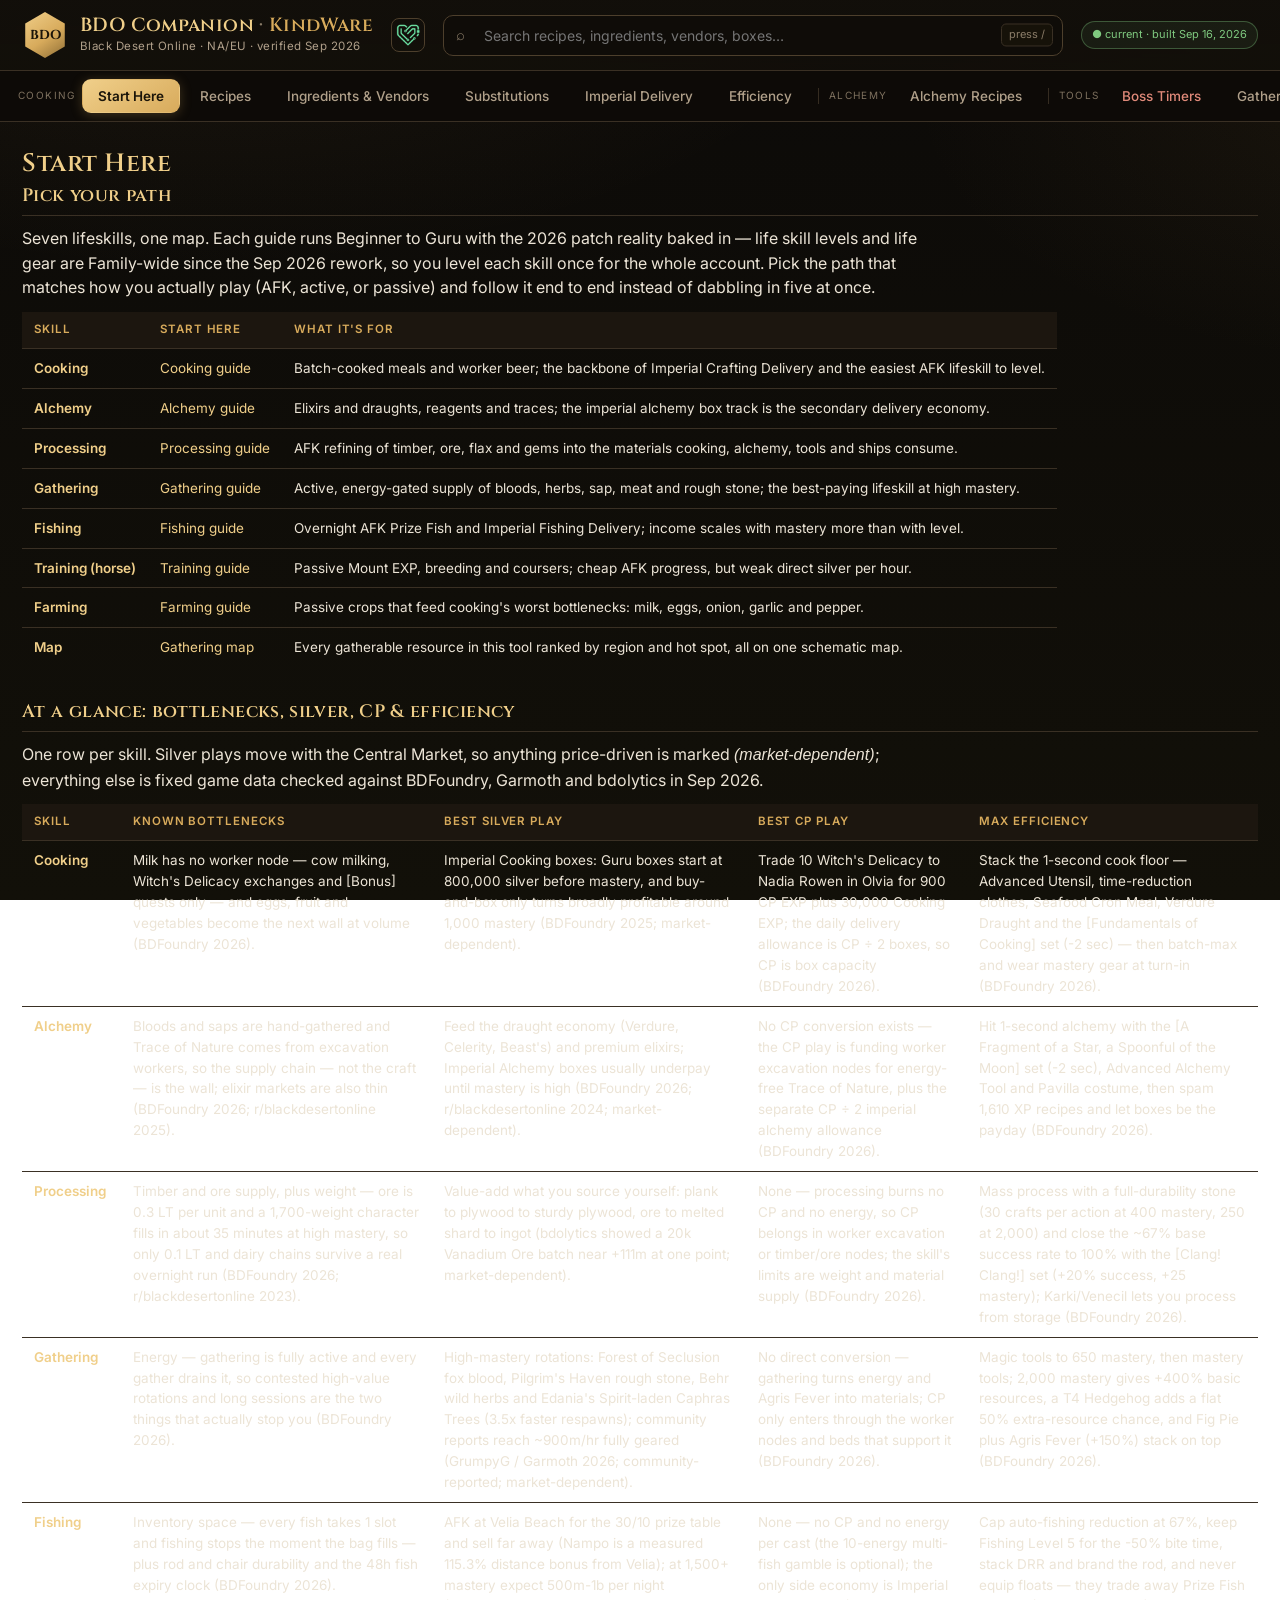
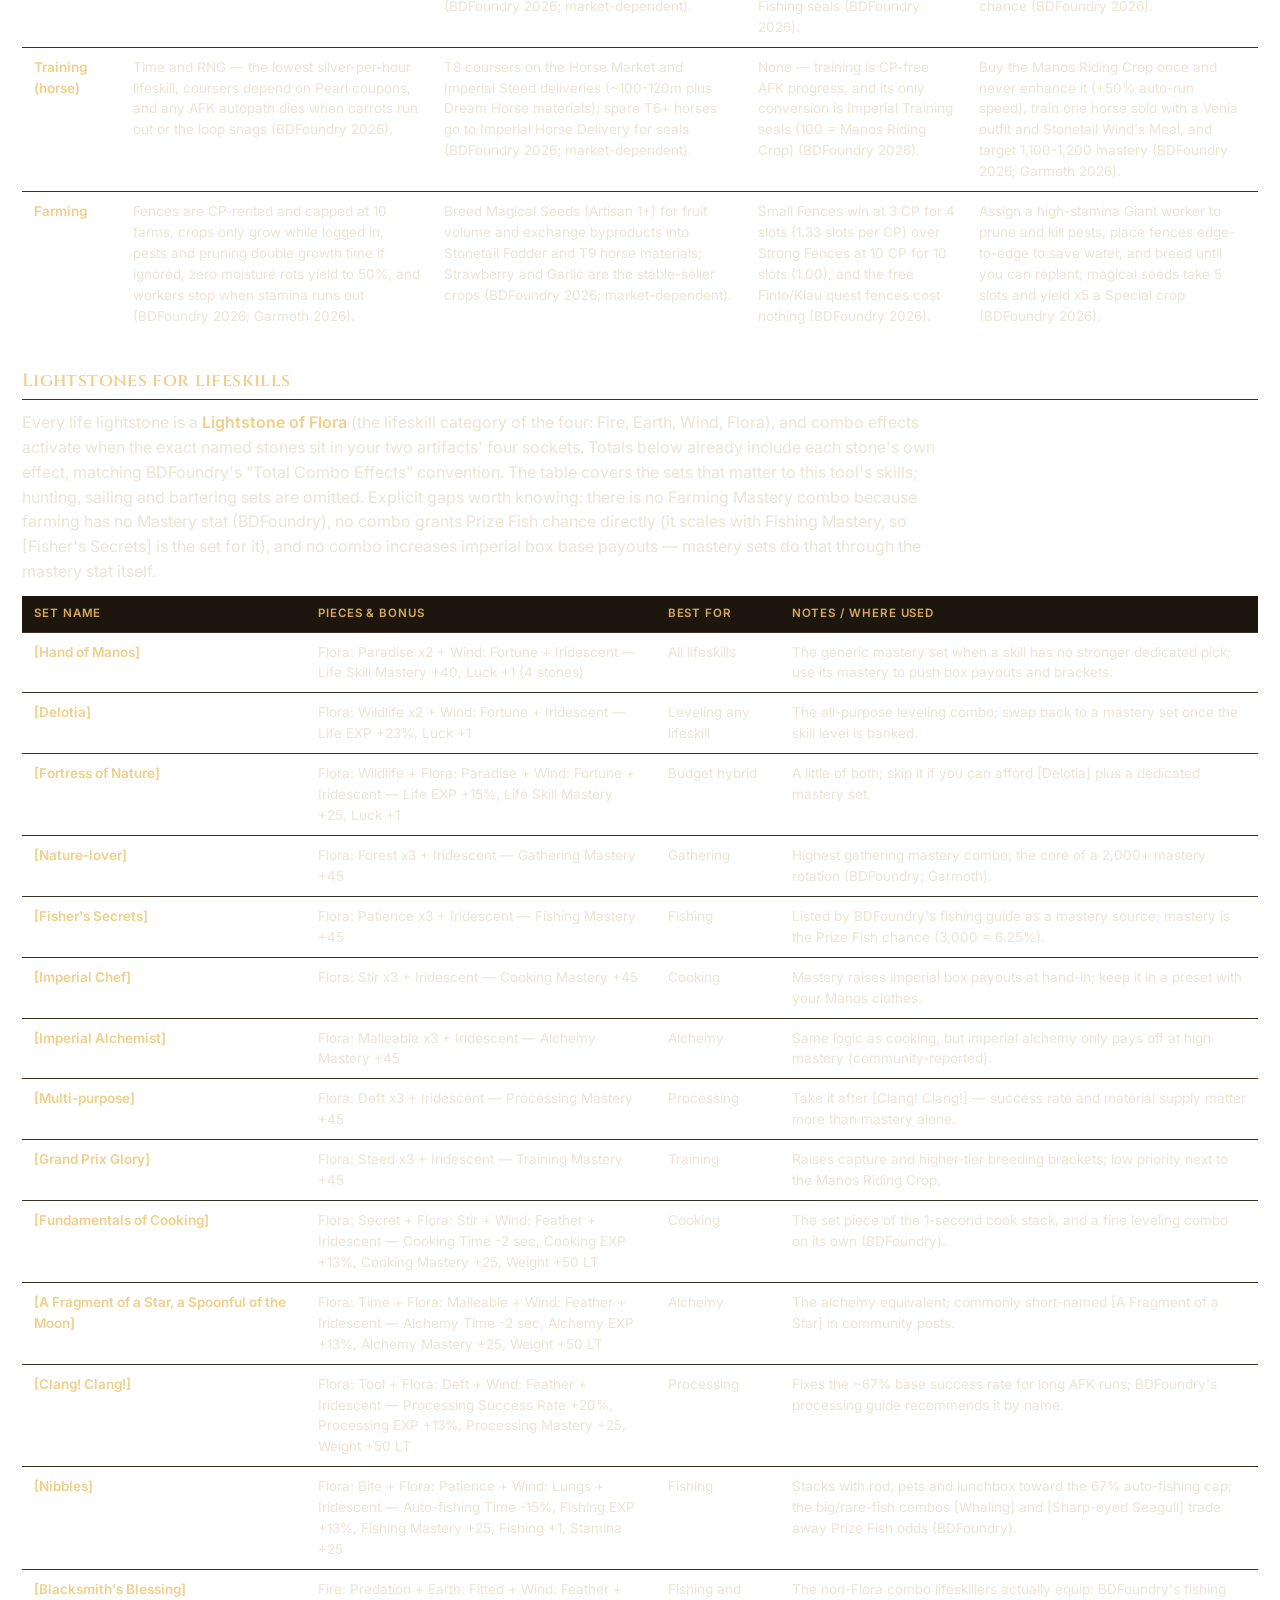
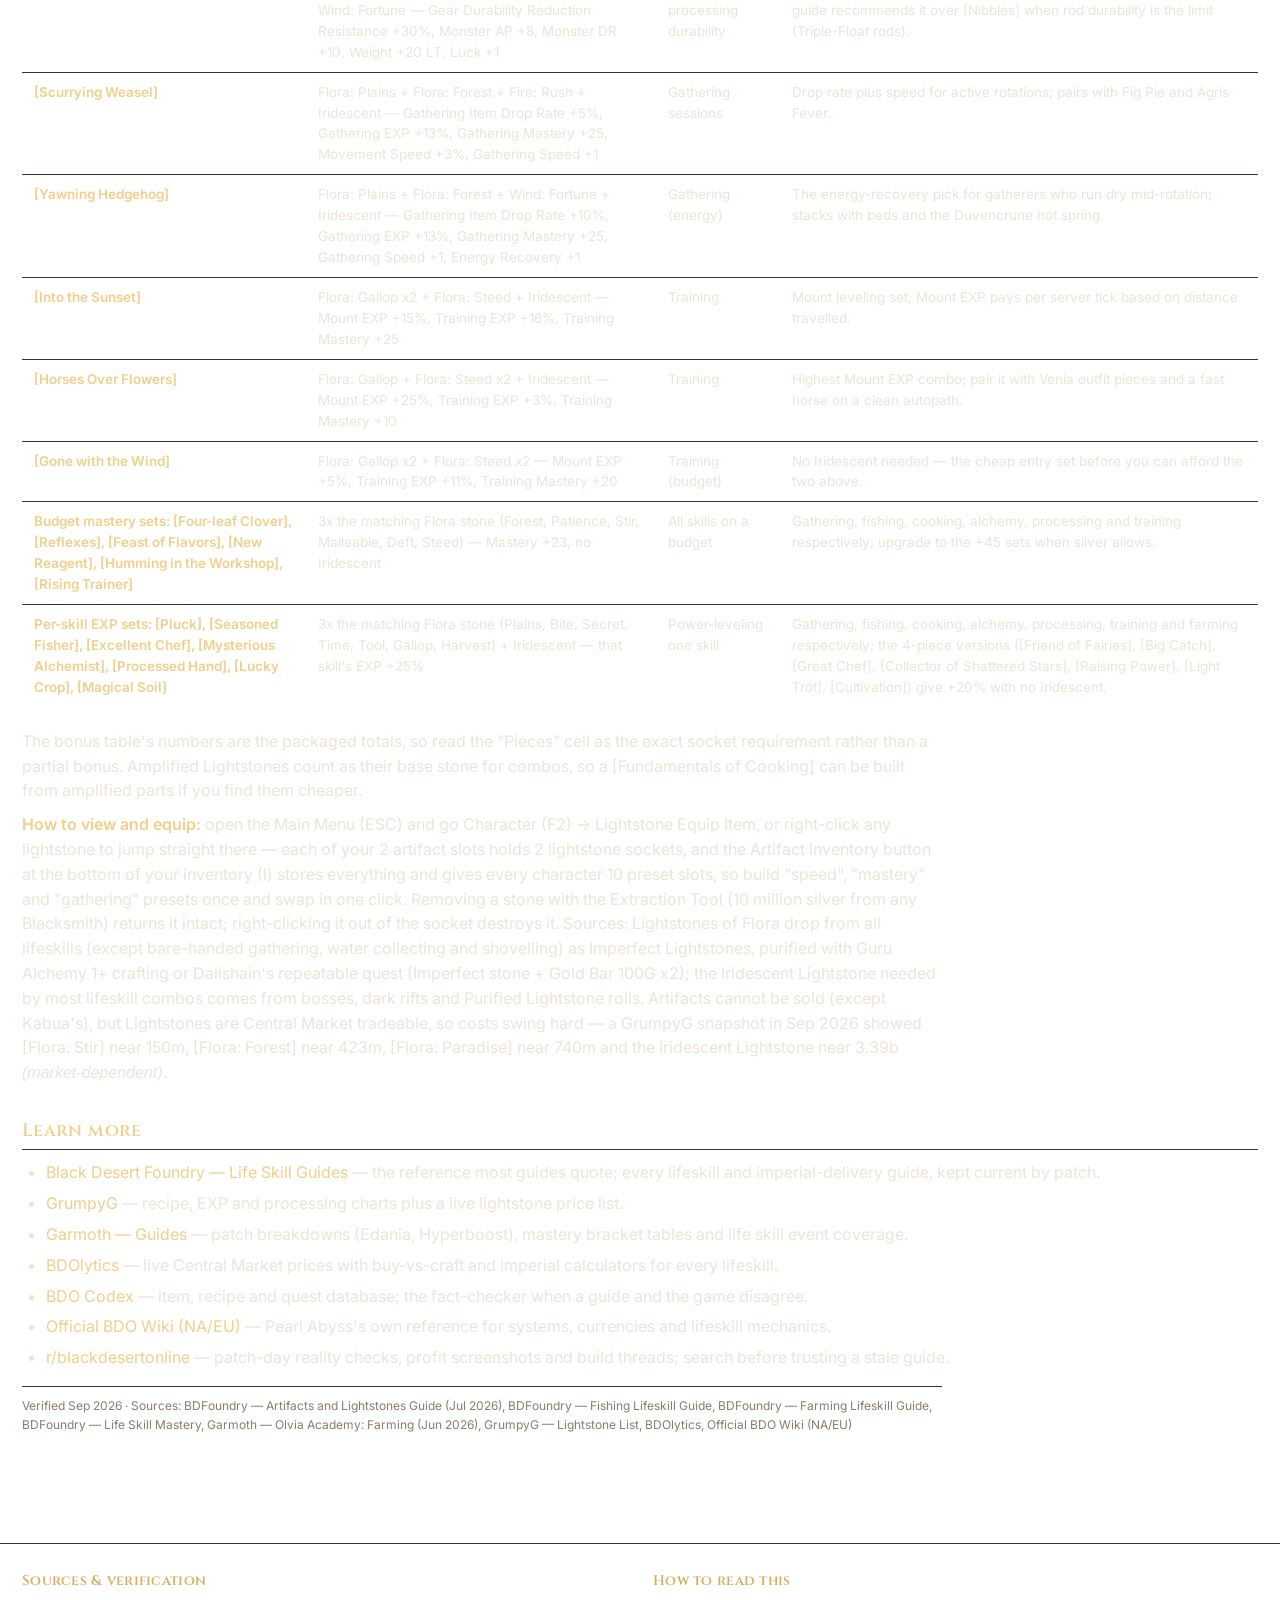
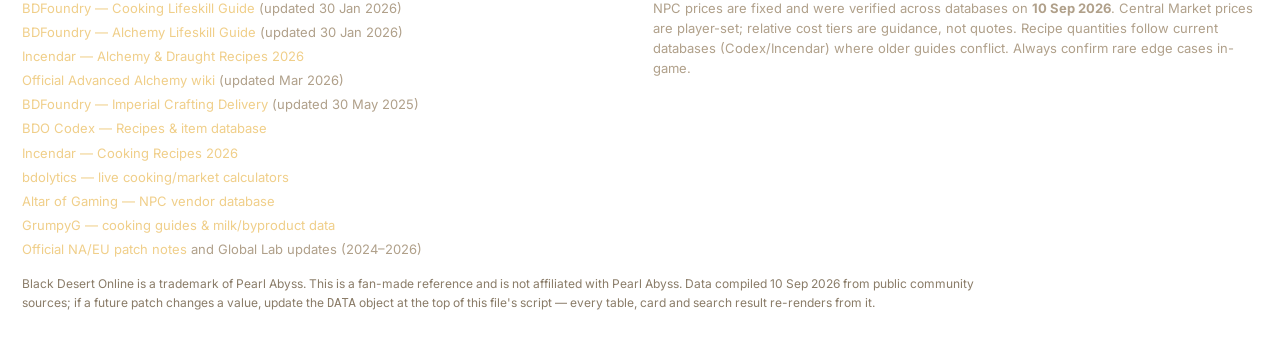
==== commit 276f7ba3: "Map navigation: wheel/button zoom, drag pan, fit-to-spots, fullscreen, 28 verified landmark towns, s" ====
--- a/tools/bdo-companion.html
+++ b/tools/bdo-companion.html
@@ -411,7 +411,7 @@
 .mapwrap{display:grid;gap:14px;grid-template-columns:minmax(0,1fr) 280px}
 @media(max-width:860px){.mapwrap{grid-template-columns:1fr}}
 #kwmap{width:100%;height:auto;background:#0b0906;border:1px solid var(--line);border-radius:var(--radius);box-shadow:var(--shadow)}
-.maplabel{fill:#f0e6d2;opacity:.9;font-size:14px;font-family:Inter,sans-serif;letter-spacing:.05em;stroke:rgba(10,8,5,.8);stroke-width:3px;paint-order:stroke}
+.maplabel{fill:#f0e6d2;opacity:.5;font-size:11px;font-family:Inter,sans-serif;letter-spacing:.1em;text-transform:uppercase;stroke:rgba(10,8,5,.7);stroke-width:2.5px;paint-order:stroke}
 .spot{fill:var(--gold);opacity:.45;cursor:pointer}
 .spot.t1{opacity:.95}
 .spot.t2{opacity:.75}
@@ -419,6 +419,14 @@
 .spot.dim{fill:#5a5142;opacity:.18}
 .spot.sel{opacity:1}
 .spot.low{stroke:#b0a08a;stroke-width:1.2;stroke-dasharray:3 3}
+#kwmap{cursor:grab;touch-action:none}
+#kwmap:active{cursor:grabbing}
+.landmark{pointer-events:none}
+.lmdot{fill:#ffffff;stroke:rgba(10,8,5,.85);stroke-width:1.5}
+.lmlabel{fill:#ffffff;font-size:11px;font-family:Inter,sans-serif;opacity:.92;stroke:rgba(10,8,5,.85);stroke-width:3px;paint-order:stroke;pointer-events:none}
+.mapwrap.expanded{position:fixed;inset:0;z-index:300;background:var(--bg);padding:14px;grid-template-columns:minmax(0,1fr) 320px;overflow:hidden;border-radius:0}
+.mapwrap.expanded #kwmap{height:calc(100vh - 28px);width:100%}
+.mapwrap.expanded #mapInfo{max-height:calc(100vh - 28px);overflow:auto}
 .halo{fill:rgba(240,207,138,.22)}
 .mapdot{margin-left:4px;border:1px solid var(--line2);background:transparent;color:var(--gold);border-radius:6px;font-size:11px;padding:0 5px;cursor:pointer;line-height:18px;vertical-align:middle}
 .mapdot:hover{border-color:var(--gold);color:var(--gold2)}
@@ -445,6 +453,10 @@
 .stage.s-artisan{border-left-color:#e0a35c}
 .stage.s-master{border-left-color:#d8ab5c}
 .stage.s-guru{border-left-color:#f0cf8a}
+.stage{background:var(--panel);border:1px solid var(--line);border-left:4px solid var(--gold);border-radius:10px;padding:14px 16px;margin:12px 0}
+.stage h4{margin:0 0 8px;color:var(--text);font-size:15px}
+.stage p{margin:6px 0}
+.stage ul,.stage ol{margin:6px 0}
 .guide ul,.guide ol{padding-left:22px;display:grid;gap:4px;margin:8px 0}
 .guide table{width:100%;border-collapse:collapse;font-size:13.5px;margin:10px 0}
 .guide th,.guide td{border-bottom:1px solid var(--line);padding:6px 8px;text-align:left}
@@ -453,6 +465,22 @@
 .guide summary{cursor:pointer;color:var(--gold2)}
 .src{font-size:12px;color:var(--dim);margin-top:10px}
 .src a{color:var(--dim)}
+.kwpage h3{font-size:18px;color:var(--gold2);margin:34px 0 10px;padding-bottom:7px;border-bottom:1px solid var(--line)}
+.kwpage h3:first-child{margin-top:6px}
+.kwpage h4{font-size:14px;color:var(--gold);margin:20px 0 6px}
+.kwpage p{margin:9px 0;max-width:920px}
+.kwpage ul,.kwpage ol{margin:9px 0 14px;padding-left:24px;display:grid;gap:6px}
+.kwpage li{color:var(--text)}
+.kwpage table{display:block;overflow-x:auto;max-width:100%;border-collapse:collapse;font-size:13.5px;margin:12px 0 22px}
+.kwpage thead{background:rgba(216,171,92,.06)}
+.kwpage th,.kwpage td{border-bottom:1px solid var(--line);padding:9px 12px;text-align:left;vertical-align:top}
+.kwpage th{color:var(--gold);font-weight:600;white-space:nowrap}
+.kwpage tbody tr:hover td{background:rgba(216,171,92,.03)}
+.kwpage strong{color:var(--gold2);font-weight:600}
+.kwpage details{border:1px solid var(--line);border-radius:8px;padding:10px 14px;margin:10px 0;background:var(--panel)}
+.kwpage summary{cursor:pointer;color:var(--gold2);font-weight:600}
+.kwpage details p{margin-top:8px}
+.kwpage .src{margin-top:16px;padding-top:10px;border-top:1px solid var(--line)}
 #panel-tips details{border:1px solid var(--line);border-radius:8px;padding:10px 14px;margin:8px 0;background:var(--panel)}
 #panel-tips summary{cursor:pointer;color:var(--gold2);font-weight:600}
 #panel-tips details p{margin-top:8px}
@@ -504,6 +532,7 @@
 
 <section id="panel-start" class="panel active" role="tabpanel" aria-labelledby="start">
   <h2>Start Here</h2>
+  <div class="kwpage">
 <h3>Pick your path</h3>
 <p>Seven lifeskills, one map. Each guide runs Beginner to Guru with the 2026 patch reality baked in — life skill levels and life gear are Family-wide since the Sep 2026 rework, so you level each skill once for the whole account. Pick the path that matches how you actually play (AFK, active, or passive) and follow it end to end instead of dabbling in five at once.</p>
 <table>
@@ -763,6 +792,7 @@
 </ul>
 
 <p class="src">Verified Sep 2026 · Sources: <a href="https://www.blackdesertfoundry.com/artifacts-and-lightstones-guide/">BDFoundry — Artifacts and Lightstones Guide (Jul 2026)</a>, <a href="https://www.blackdesertfoundry.com/fishing-guide/">BDFoundry — Fishing Lifeskill Guide</a>, <a href="https://www.blackdesertfoundry.com/farming/">BDFoundry — Farming Lifeskill Guide</a>, <a href="https://www.blackdesertfoundry.com/life-skill-mastery/">BDFoundry — Life Skill Mastery</a>, <a href="https://garmoth.com/guides/post/olvia-academy-farming">Garmoth — Olvia Academy: Farming (Jun 2026)</a>, <a href="https://grumpygreen.cricket/lightstone/">GrumpyG — Lightstone List</a>, <a href="https://bdolytics.com/">BDOlytics</a>, <a href="https://www.naeu.playblackdesert.com/en-US/Wiki">Official BDO Wiki (NA/EU)</a></p>
+  </div>
 </section>
 
 <section id="panel-recipes" class="panel" role="tabpanel" aria-labelledby="recipes">
@@ -880,7 +910,8 @@
   <h2>Imperial Delivery</h2>
   <p class="lede">Every imperial delivery in one place — cooking, alchemy, fishing and training — plus seal rewards and what's worth exchanging.</p>
   <div id="boxList" hidden></div>
-<section class="stage tier tier-guru">
+  <div class="kwpage">
+<section class="stage s-guru">
 <h3>Imperial Cooking Delivery</h3>
 
 <h4>How it works</h4>
@@ -921,7 +952,7 @@
 <p><strong>Key rule:</strong> every box gives exactly 1 seal regardless of tier, so always pack the highest tier you can for silver; tier never changes seal income. (BDFoundry 2025)</p>
 </section>
 
-<section class="stage tier tier-master">
+<section class="stage s-master">
 <h3>Imperial Alchemy Delivery</h3>
 
 <h4>How it works</h4>
@@ -951,7 +982,7 @@
 <p>Community consensus for 2025-2026: alchemy imperials are usually <strong>low-profit</strong> - buying elixirs off the Central Market often breaks even or loses silver even at 2,000+ mastery, and only a few recipes are worth it. Treat alchemy delivery mainly as a <strong>seal source</strong> or a way to dump elixirs from leveling. (solfang 2022; Reddit Feb 2026) Run your recipes through bdolytics/Garmoth before mass buying; profitability is (market-dependent).</p>
 </section>
 
-<section class="stage tier tier-skilled">
+<section class="stage s-skilled">
 <h3>Imperial Fishing Delivery</h3>
 
 <h4>How it works</h4>
@@ -979,7 +1010,7 @@
 <p>Imperial fishing is <strong>flat 250% with no distance or bargain bonus</strong>, so a leveled trader with a good route can beat it; the real reasons to do it are <strong>seals and the artifact chance</strong>. Players estimate roughly <strong>200,000 silver per seal</strong> when exchanging for Gold Keys (player estimate, Reddit Sep 2025), and Manos Fisher's Clothes at 2,000 seals is the headline goal. (BDFoundry 2026; Reddit Sep 2025) Fish prices are (market-dependent).</p>
 </section>
 
-<section class="stage tier tier-apprentice">
+<section class="stage s-apprentice">
 <h3>Imperial Horse Delivery (Training)</h3>
 
 <h4>How it works</h4>
@@ -1098,6 +1129,7 @@
 </ul>
 
 <p class="src">Verified Sep 2026 &middot; Sources: BDFoundry (blackdesertfoundry.com - Imperial Crafting Delivery, Fishing, Horse Training &amp; Trading guides); Garmoth (garmoth.com - Imperial Crates tool &amp; cooking/alchemy mastery brackets); BDOLytics (bdolytics.com - cooking/alchemy imperial profit); BDO Codex (bdocodex.com - Golden Seal items 1017-1020, fishing delivery quest); GrumpyG (grumpygreen.cricket - Imperial Cooking &amp; Imperial Horse Delivery); AltarOfGaming fishing guide; official Pearl Abyss patch notes (Apr 6 2023 trade revamp; Nov 2024 Imperial changes) and event notices; r/blackdesertonline (2024-2026 threads).</p>
+  </div>
 </section>
 
 <section id="panel-efficiency" class="panel" role="tabpanel" aria-labelledby="efficiency">
@@ -1177,6 +1209,13 @@
     <input id="mapSearch" type="search" placeholder="Find a resource… (fox blood, sunrise herb, fir sap)" autocomplete="off">
     <span class="count" id="mapCount"></span>
   </div>
+  <div class="controls" id="mapZoom">
+    <button class="fbtn" id="mapZoomIn" type="button" title="Zoom in">＋</button>
+    <button class="fbtn" id="mapZoomOut" type="button" title="Zoom out">－</button>
+    <button class="fbtn" id="mapReset" type="button" title="Reset view">Reset</button>
+    <button class="fbtn" id="mapExpand" type="button" title="Fullscreen map">⤢ Fullscreen</button>
+    <span class="count">scroll = zoom · drag = pan · double-click = reset · picking a resource zooms to its spots</span>
+  </div>
   <div class="chips" id="mapCats"></div>
   <div class="chips" id="mapList"></div>
   <div class="mapwrap">
@@ -2324,6 +2363,7 @@
 const KW_BOSSES = {"verified":"Sep 2026","timezone":"UTC","notice":"PC NA and EU schedules differ; every spawn carries a region field (NA or EU). All times are UTC, converted from the official local-time schedules: NA in PT (currently PDT = UTC-7) and EU in CET/CEST (currently CEST = UTC+2). Cross-verified on 16 Sep 2026 against the live Garmoth timer (countdown checks performed), Black Desert Foundry tables (last updated Jul/Aug 2026), bdocodex boss timer, and the official Pearl Abyss NA/EU wiki schedule images (uploaded 24 Dec 2025). Both regions are anchored to local time, so when daylight saving ends (EU: 25 Oct 2026, NA: 1 Nov 2026, applied at the nearest maintenance) every UTC time below shifts +1 hour while local times stay the same. Weekly Thursday maintenance can delay or cancel spawns, and in-game/Garmoth times may be off for a few days across the DST switch. Black Shadow is a field boss on a fixed weekly timer but only appears on a few random channels. Dastard Bheg, Red Nose, Dim Tree Spirit, Giant Mudster and Katzvariak spawn at random times on random servers (about once a day) and have no countdown times, so they are listed with empty spawns and explanatory notes. Dark Bonghwang has no independent spawn time and can randomly replace Sangoon/Uturi/Bulgasal/Golden Pig King. Community tables also list the Tribute Wagon (a reward event, NA Sat 23:00 UTC) and Conquest Wars in the Saturday slots - these are not bosses and are excluded here. Old official wiki text quotes Black Shadow at 22:00 UTC (NA) / 15:00 UTC (EU); those are the standard-time (winter) values - the verified PDT/CEST values are 21:00 UTC (NA) and 14:00 UTC (EU).","sources":["https://garmoth.com/boss-timer","https://www.blackdesertfoundry.com/world-bosses-loml-guide/","https://www.blackdesertfoundry.com/world-bosses-dungeons-guide/","https://www.naeu.playblackdesert.com/en-us/Wiki?wikiNo=83","https://www.naeu.playblackdesert.com/en-us/Wiki?wikiNo=113","https://bdocodex.com/us/bosstimer/","https://bdo.altarofgaming.com/patch/10-11-2021/","https://www.reddit.com/r/blackdesertonline/comments/1dbyp7i/world_boss_timer_confusion_different_websites/"],"bosses":[{"name":"Kzarka","type":"world","spawns":[{"day":"Mon","time":"07:00","region":"NA"},{"day":"Mon","time":"20:15","region":"EU"},{"day":"Tue","time":"17:00","region":"EU"},{"day":"Tue","time":"22:15","region":"EU"},{"day":"Wed","time":"00:00","region":"NA"},{"day":"Thu","time":"00:00","region":"EU"},{"day":"Thu","time":"05:15","region":"NA"},{"day":"Thu","time":"17:00","region":"NA"},{"day":"Fri","time":"07:00","region":"NA"},{"day":"Fri","time":"14:00","region":"EU"},{"day":"Fri","time":"22:15","region":"EU"},{"day":"Sat","time":"03:15","region":"NA"},{"day":"Sat","time":"17:00","region":"NA"},{"day":"Sun","time":"10:00","region":"EU"}],"notes":"World boss. Spawns in Serendia. Boss HP is shared across all servers; disappears after 30 min if not defeated."},{"name":"Kutum","type":"world","spawns":[{"day":"Mon","time":"14:00","region":"EU"},{"day":"Tue","time":"03:15","region":"NA"},{"day":"Tue","time":"10:00","region":"EU"},{"day":"Tue","time":"17:00","region":"NA"},{"day":"Wed","time":"07:00","region":"NA"},{"day":"Thu","time":"17:00","region":"EU"},{"day":"Fri","time":"03:15","region":"NA"},{"day":"Fri","time":"10:00","region":"EU"},{"day":"Fri","time":"20:15","region":"EU"},{"day":"Fri","time":"21:00","region":"NA"},{"day":"Sun","time":"00:00","region":"EU"},{"day":"Sun","time":"05:15","region":"NA"},{"day":"Sun","time":"17:00","region":"NA"},{"day":"Sun","time":"22:15","region":"EU"}],"notes":"World boss. Spawns in the Scarlet Sand Chamber, Valencia."},{"name":"Karanda","type":"world","spawns":[{"day":"Mon","time":"00:00","region":"EU"},{"day":"Mon","time":"03:15","region":"NA"},{"day":"Mon","time":"22:15","region":"EU"},{"day":"Tue","time":"00:00","region":"NA"},{"day":"Wed","time":"05:15","region":"NA"},{"day":"Wed","time":"10:00","region":"EU"},{"day":"Thu","time":"03:15","region":"NA"},{"day":"Thu","time":"07:00","region":"NA"},{"day":"Thu","time":"14:00","region":"EU"},{"day":"Thu","time":"22:15","region":"EU"},{"day":"Fri","time":"17:00","region":"NA"},{"day":"Sat","time":"05:15","region":"NA"},{"day":"Sat","time":"17:00","region":"EU"},{"day":"Sun","time":"20:15","region":"EU"}],"notes":"World boss. Spawns at Karanda Ridge, Calpheon."},{"name":"Nouver","type":"world","spawns":[{"day":"Mon","time":"05:15","region":"NA"},{"day":"Mon","time":"10:00","region":"EU"},{"day":"Mon","time":"17:00","region":"NA"},{"day":"Mon","time":"17:00","region":"EU"},{"day":"Tue","time":"07:00","region":"NA"},{"day":"Tue","time":"14:00","region":"EU"},{"day":"Wed","time":"03:15","region":"NA"},{"day":"Wed","time":"17:00","region":"NA"},{"day":"Wed","time":"20:15","region":"EU"},{"day":"Wed","time":"22:15","region":"EU"},{"day":"Fri","time":"00:00","region":"EU"},{"day":"Fri","time":"05:15","region":"NA"},{"day":"Sat","time":"00:00","region":"NA"},{"day":"Sat","time":"07:00","region":"NA"},{"day":"Sat","time":"10:00","region":"EU"},{"day":"Sat","time":"22:15","region":"EU"}],"notes":"World boss. Spawns at Nouver Altar in the Valencia desert."},{"name":"Garmoth","type":"world","spawns":[{"day":"Mon","time":"00:00","region":"NA"},{"day":"Mon","time":"04:15","region":"NA"},{"day":"Mon","time":"12:00","region":"EU"},{"day":"Mon","time":"19:00","region":"NA"},{"day":"Mon","time":"21:15","region":"EU"},{"day":"Tue","time":"04:15","region":"NA"},{"day":"Tue","time":"12:00","region":"EU"},{"day":"Tue","time":"19:00","region":"NA"},{"day":"Tue","time":"21:15","region":"EU"},{"day":"Wed","time":"04:15","region":"NA"},{"day":"Wed","time":"12:00","region":"EU"},{"day":"Wed","time":"19:00","region":"NA"},{"day":"Wed","time":"21:15","region":"EU"},{"day":"Thu","time":"04:15","region":"NA"},{"day":"Thu","time":"12:00","region":"EU"},{"day":"Thu","time":"19:00","region":"NA"},{"day":"Thu","time":"21:15","region":"EU"},{"day":"Fri","time":"04:15","region":"NA"},{"day":"Fri","time":"12:00","region":"EU"},{"day":"Fri","time":"19:00","region":"NA"},{"day":"Fri","time":"21:15","region":"EU"},{"day":"Sat","time":"04:15","region":"NA"},{"day":"Sat","time":"12:00","region":"EU"},{"day":"Sat","time":"19:00","region":"NA"},{"day":"Sun","time":"12:00","region":"EU"},{"day":"Sun","time":"17:15","region":"EU"},{"day":"Sun","time":"19:00","region":"NA"},{"day":"Sun","time":"21:15","region":"EU"}],"notes":"World boss. Spawns in Drieghan. The most frequent world boss (2 spawns/day, 14 per week per region)."},{"name":"Vell","type":"world","spawns":[{"day":"Wed","time":"17:00","region":"EU"},{"day":"Thu","time":"00:00","region":"NA"},{"day":"Sun","time":"14:00","region":"EU"},{"day":"Sun","time":"21:00","region":"NA"}],"notes":"Sea world boss in Vell Realm, north of Lema Island. Requires a ship to reach; spawns only on some channels."},{"name":"Offin","type":"world","spawns":[{"day":"Tue","time":"05:15","region":"NA"},{"day":"Wed","time":"14:00","region":"EU"},{"day":"Fri","time":"00:00","region":"NA"},{"day":"Fri","time":"17:00","region":"EU"},{"day":"Sat","time":"00:00","region":"EU"},{"day":"Sun","time":"07:00","region":"NA"}],"notes":"World boss (Mirumok Destroyer Offin). Spawns in the Mirumok Ruins, Kamasylvia."},{"name":"Quint","type":"world","spawns":[{"day":"Tue","time":"20:15","region":"EU"},{"day":"Thu","time":"20:15","region":"EU"},{"day":"Thu","time":"21:00","region":"NA"},{"day":"Sun","time":"00:00","region":"NA"}],"notes":"World boss (Calpheon). Disappears after 15 min if not defeated. Usually spawns together with Muraka."},{"name":"Muraka","type":"world","spawns":[{"day":"Tue","time":"20:15","region":"EU"},{"day":"Thu","time":"20:15","region":"EU"},{"day":"Thu","time":"21:00","region":"NA"},{"day":"Sun","time":"00:00","region":"NA"}],"notes":"World boss (Calpheon). Disappears after 15 min if not defeated. Usually spawns together with Quint."},{"name":"Golden Pig King","type":"world","spawns":[{"day":"Mon","time":"07:00","region":"NA"},{"day":"Mon","time":"17:00","region":"EU"},{"day":"Tue","time":"03:15","region":"NA"},{"day":"Tue","time":"14:00","region":"EU"},{"day":"Tue","time":"17:00","region":"NA"},{"day":"Tue","time":"22:15","region":"EU"},{"day":"Wed","time":"07:00","region":"NA"},{"day":"Thu","time":"00:00","region":"EU"},{"day":"Thu","time":"22:15","region":"EU"},{"day":"Fri","time":"05:15","region":"NA"},{"day":"Fri","time":"20:15","region":"EU"},{"day":"Sat","time":"00:00","region":"NA"},{"day":"Sat","time":"10:00","region":"EU"},{"day":"Sun","time":"00:00","region":"EU"},{"day":"Sun","time":"05:15","region":"NA"},{"day":"Sun","time":"17:00","region":"NA"}],"notes":"Land of the Morning Light world boss (Seoul). Can be randomly replaced by Dark Bonghwang at the same time/location."},{"name":"Sangoon","type":"world","spawns":[{"day":"Mon","time":"00:00","region":"EU"},{"day":"Mon","time":"10:00","region":"EU"},{"day":"Mon","time":"22:15","region":"EU"},{"day":"Tue","time":"00:00","region":"NA"},{"day":"Tue","time":"07:00","region":"NA"},{"day":"Wed","time":"03:15","region":"NA"},{"day":"Wed","time":"10:00","region":"EU"},{"day":"Thu","time":"03:15","region":"NA"},{"day":"Thu","time":"14:00","region":"EU"},{"day":"Thu","time":"17:00","region":"NA"},{"day":"Fri","time":"17:00","region":"EU"},{"day":"Fri","time":"21:00","region":"NA"},{"day":"Sat","time":"05:15","region":"NA"},{"day":"Sat","time":"17:00","region":"EU"},{"day":"Sun","time":"07:00","region":"NA"},{"day":"Sun","time":"20:15","region":"EU"}],"notes":"Land of the Morning Light world boss. Can be randomly replaced by Dark Bonghwang at the same time/location."},{"name":"Uturi","type":"world","spawns":[{"day":"Mon","time":"03:15","region":"NA"},{"day":"Mon","time":"14:00","region":"EU"},{"day":"Mon","time":"17:00","region":"NA"},{"day":"Tue","time":"17:00","region":"EU"},{"day":"Wed","time":"05:15","region":"NA"},{"day":"Wed","time":"20:15","region":"EU"},{"day":"Wed","time":"22:15","region":"EU"},{"day":"Thu","time":"05:15","region":"NA"},{"day":"Fri","time":"00:00","region":"NA"},{"day":"Fri","time":"07:00","region":"NA"},{"day":"Fri","time":"10:00","region":"EU"},{"day":"Sat","time":"00:00","region":"EU"},{"day":"Sat","time":"03:15","region":"NA"},{"day":"Sat","time":"17:00","region":"NA"},{"day":"Sun","time":"10:00","region":"EU"},{"day":"Sun","time":"22:15","region":"EU"}],"notes":"Land of the Morning Light world boss. Can be randomly replaced by Dark Bonghwang at the same time/location."},{"name":"Bulgasal","type":"world","spawns":[{"day":"Mon","time":"05:15","region":"NA"},{"day":"Mon","time":"20:15","region":"EU"},{"day":"Tue","time":"05:15","region":"NA"},{"day":"Tue","time":"10:00","region":"EU"},{"day":"Wed","time":"00:00","region":"NA"},{"day":"Wed","time":"14:00","region":"EU"},{"day":"Wed","time":"17:00","region":"NA"},{"day":"Thu","time":"07:00","region":"NA"},{"day":"Thu","time":"17:00","region":"EU"},{"day":"Fri","time":"00:00","region":"EU"},{"day":"Fri","time":"03:15","region":"NA"},{"day":"Fri","time":"14:00","region":"EU"},{"day":"Fri","time":"17:00","region":"NA"},{"day":"Fri","time":"22:15","region":"EU"},{"day":"Sat","time":"07:00","region":"NA"},{"day":"Sat","time":"22:15","region":"EU"}],"notes":"Land of the Morning Light world boss. Can be randomly replaced by Dark Bonghwang at the same time/location."},{"name":"Dark Bonghwang","type":"world","spawns":[],"notes":"Not independently scheduled. When Sangoon, Uturi, Bulgasal or Golden Pig King is scheduled to spawn, Dark Bonghwang can appear instead at a set chance (same time and location). Better loot than the replaced boss."},{"name":"Black Shadow","type":"field","spawns":[{"day":"Sat","time":"14:00","region":"EU"},{"day":"Sat","time":"21:00","region":"NA"}],"notes":"Fixed weekly field boss spawn (Marni Farm Ruins, west of the Saunil Battlefield). Only appears on some random channels, not on all servers. Flees after taking critical damage 3 times. Shown times are UTC for the current DST period; add 1 hour once daylight saving ends."},{"name":"Katzvariak","type":"field","spawns":[],"notes":"Random field boss (Tshira Ruins, Drieghan). No fixed spawn time: appears at random times on random servers, on average once per day; system message only on the server it spawns on. Appears 5 min after Giant Mudster is defeated (Serendia/Drieghan chain). Disappears after 1 hour if not defeated."},{"name":"Giant Mudster","type":"field","spawns":[],"notes":"Random field boss (Glish Ruins, Serendia). No fixed spawn time: random server, on average once per day. First boss of the Serendia/Drieghan chain; Katzvariak follows 5 min after it is defeated. Disappears after 1 hour."},{"name":"Dastard Bheg","type":"field","spawns":[],"notes":"Random field boss (Balenos). No fixed spawn time: random server, on average once per day. First boss of the Balenos chain: Red Nose spawns 3 min after it is defeated, then Dim Tree Spirit 3 min later. Disappears after 1 hour."},{"name":"Red Nose","type":"field","spawns":[],"notes":"Random field boss (Agris Steppe, Balenos). No fixed spawn time. Second boss of the Balenos chain (3 min after Dastard Bheg). Disappears after 1 hour."},{"name":"Dim Tree Spirit","type":"field","spawns":[],"notes":"Random field boss (Forest of Seclusion, Balenos). No fixed spawn time. Third boss of the Balenos chain (3 min after Red Nose). Disappears after 1 hour."}]};
 const KW_GATHER = {"verified":"Sep 2026","sources":["https://www.blackdesertfoundry.com/gathering-guide","https://www.blackdesertfoundry.com/hunting-guide","https://www.blackdesertfoundry.com/nodes-guide","https://grumpygreen.cricket/bdo-gathering/","https://grumpygreen.cricket/bdo-hunting-guide-eminent","https://grumpygreen.cricket/alchemy","https://grumpygreen.cricket/bdo-cooking-guide-eminent","https://bdolytics.com/en/NA/gathering/overview","https://bdoworkshop.com/gathering-calculator","https://incendar.com/masternoderesources.php","https://www.naeu.playblackdesert.com/en-us/Wiki?wikiNo=34","https://www.naeu.playblackdesert.com/en-us/Wiki?wikiNo=74","https://blackdesert.pearlabyss.com/Asia/en-US/News/Notice/Detail?_boardNo=12907","https://www.blackdesertfoundry.com/global-lab-updates-20th-february-2026","https://blackdesert.pearlabyss.com/ASIA/Forum/ForumTopic/Detail?_cateogryNo=13&_opinionNo=0&_topicNo=57817","https://www.reddit.com/r/blackdesertonline/comments/1rwg49o/where_to_gather_at_2k_mastery","https://www.reddit.com/r/blackdesertonline/comments/1fdmf69/hunting_wild_locations","https://www.reddit.com/r/blackdesertonline/comments/4nd71v/best_place_to_get_wormlizardbatkuku_blood","https://www.reddit.com/r/blackdesertonline/comments/boo4mq/where_is_the_best_place_for_gathering_wild_grass","https://www.reddit.com/r/blackdesertonline/comments/7hd7us/tips_on_farming_weedswild_grass","https://www.reddit.com/r/blackdesertonline/comments/4bu3v2/bears_where_can_i_find_them","https://www.youtube.com/watch?v=De1jlTxh2Pk","https://www.youtube.com/watch?v=aJyHLlzziAQ","https://www.youtube.com/watch?v=QS55QyXckl4","https://blackdesertonline.fandom.com/wiki/Florin","https://blackdesertonline.fandom.com/wiki/Northwestern_Gateway","https://blackdesertonline.fandom.com/wiki/Kisleev_Crag","https://blackdesertonline.fandom.com/wiki/Southern_Mountain_Range","https://blackdesertonline.fandom.com/wiki/Northern_Wheat_Plantation","https://blackdesertonline.fandom.com/wiki/North_Kaia_Mountaintop","https://blackdesertonline.fandom.com/wiki/Corn","https://blackdesertonline.fandom.com/wiki/Potato","https://blackdesertonline.fandom.com/wiki/Aloe","https://blackdesertonline.fandom.com/wiki/Hump_Mushroom","https://bdo.altarofgaming.com/item/fox-blood","https://bdo.altarofgaming.com/item/wolf-blood","https://bdo.altarofgaming.com/item/bear-blood","https://bdo.altarofgaming.com/item/pig-blood","https://bdo.altarofgaming.com/item/elder-tree-sap","https://bdocodex.com/us/item/6201","https://bdocodex.com/us/item/6203","https://bdocodex.com/us/item/6204","https://bdocodex.com/us/item/6205","https://bdocodex.com/us/item/6206","https://bdocodex.com/us/item/6208","https://bdocodex.com/us/item/6213","https://bdocodex.com/us/item/6214","https://bdocodex.com/us/item/5401","https://bdocodex.com/us/item/5402","https://bdocodex.com/us/item/5403","https://bdocodex.com/us/item/5408","https://bdocodex.com/us/item/5416","https://bdocodex.com/us/item/5004","https://bdocodex.com/us/item/5009","https://bdocodex.com/us/item/5013","https://bdocodex.com/us/item/5014","https://bdocodex.com/us/item/5801","https://bdocodex.com/us/item/5802","https://bdocodex.com/us/item/7318","https://bdocodex.com/us/quest/8004/20","https://orbit-games.com/en/black-desert/knowledge-bdo/topography/northern-serendia"],"regions":["Balenos","Serendia","Calpheon","Mediah","Valencia","Kamasylvia","Drieghan","O'dyllita","Ulukita","Land of the Morning Light","Edania"],"resources":[{"id":"fox-blood","name":"Fox Blood","category":"blood","method":"Fluid Collecting (Fluid Collector) on fox corpses; foxes can also be hunted with a matchlock","regions":[{"region":"Balenos","spot":"Forest of Seclusion (fox rotation around the Ancient Stone Chamber)","tier":1,"x":54.87,"y":68.66,"confidence":"high","note":"Community-ranked best fox blood rotation (bdolytics overview and bdoworkshop both list it as a top fluid-collecting blood spot; BDFoundry blood rotation list agrees)."},{"region":"Calpheon","spot":"Giant foxes at Quint Hill (hunting)","tier":2,"x":46.55,"y":68.72,"confidence":"high","note":"Official Hunting guide lists giant foxes and giant wolves at Quint Hill, north of Calpheon City."},{"region":"Valencia","spot":"Desert Fox in the Valencia desert","tier":3,"x":81.58,"y":62.27,"confidence":"low","note":"Altar of Gaming lists Desert Fox among the objects that yield Fox Blood; fallback when other spots are contested."}],"notes":"Fox Blood is Blood Group 3 and substitutes for Raccoon/Weasel/Scorpion/Marmot blood in alchemy (bdocodex/Altar of Gaming)."},{"id":"wolf-blood","name":"Wolf Blood","category":"blood","method":"Fluid Collecting (Fluid Collector) on wolf corpses; wolves can also be hunted with a matchlock","regions":[{"region":"Balenos","spot":"Imp Cave (wolf rotation)","tier":1,"x":55.32,"y":67.2,"confidence":"high","note":"bdoworkshop ranks Imp Cave wolves as one of the top tanning/fluid rotations; grumpygreen also ranks Imp Cave Wolf highly for rare gathering loot."},{"region":"Balenos","spot":"Agris Steppe (wolves)","tier":2,"x":54.52,"y":66.81,"confidence":"low","note":"BDFoundry's community blood rotation lists Agris Steppe for wolf blood; Agris Steppe is in Eastern Balenos (bdocodex knowledge)."},{"region":"Kamasylvia","spot":"Feather Wolves around the Acher Guard Post (hunting)","tier":3,"x":39.49,"y":78.22,"confidence":"high","note":"BDFoundry hunting guide states Feather Wolves drop Wolf Blood; daily hunting quests send you to this area."}],"notes":"Alternative community spots mentioned: giant wolves north of Port Epheria (BDFoundry hunting guide) and Serendia wolves near the Western Guard Camp (bdocodex comment). Wolf Blood substitutes for Rhino/Flamingo/Cheetah Dragon blood (Blood Group 1)."},{"id":"deer-blood","name":"Deer Blood","category":"blood","method":"Fluid Collecting (Fluid Collector) on deer/elk corpses; deer can also be hunted with a matchlock","regions":[{"region":"Calpheon","spot":"Behr (Elk/deer rotation)","tier":1,"x":47.03,"y":78.77,"confidence":"high","note":"BDFoundry blood rotation lists Behr for deer blood; bdoworkshop ranks the Behr Elk rotation among the best silver/hr gathering rotations."},{"region":"O'dyllita","spot":"Narcion (Verdure Buck / Verdure Doe, hunting)","tier":2,"x":47.85,"y":92.66,"confidence":"high","note":"bdocodex daily hunting quest lists Verdure Deer/Buck/Doe at Narcion; Reddit hunting thread notes Narcion has deer, wolves, rhino and lions close together."},{"region":"Calpheon","spot":"Spotted Deer above the Caphras Cave node and along the road to Florin","tier":3,"x":50.21,"y":67.53,"confidence":"high","note":"bdocodex Deer Blood comment (2020) confirms normal Spotted Deer spawn there; Florin is a Calpheon town (fandom)."}],"notes":"Deer Blood is Blood Group 2 (substitutes for Sheep/Ox/Pig/Llama/Goat/Waragon blood). Behr is also the top wild herb town in Calpheon, so a rotation pairs well."},{"id":"sheep-blood","name":"Sheep Blood","category":"blood","method":"Fluid Collecting (Fluid Collector) on sheep corpses","regions":[{"region":"Serendia","spot":"Sheep Mountain / Mountain Sheep Summit (near Alejandro Farm)","tier":1,"x":56.81,"y":69.71,"confidence":"med","note":"bdoworkshop ranks \"Serendia sheep mountain\" among the highest silver/hr rotations; orbit-games knowledge list places Mountain Sheep Summit in Northern Serendia; BDFoundry lists sheep mountain for sheep blood."},{"region":"Balenos","spot":"Balenos Mountains (Mountain Sheep ridges)","tier":2,"x":52,"y":62.8,"confidence":"low","note":"bdocodex/bdolytics Mountain Sheep entry: sheep roam the Balenos Mountains and ridges; official hunting guide also places deer, wild boars and bears there."}],"notes":"GrumpyGreen calls the location \"Sheep Hill\" and notes it is famous for easy meat and blood gathering due to mob density."},{"id":"pig-blood","name":"Pig Blood","category":"blood","method":"Fluid Collecting (Fluid Collector) on boar/pig corpses; boars can also be hunted with a matchlock","regions":[{"region":"Balenos","spot":"Toscani Farm area near Velia (boars; wolf blood also nearby)","tier":1,"x":55.48,"y":68.43,"confidence":"high","note":"Community rotation video (2024) states Toscani Farm is a great place for pig blood and wolf blood; Toscani Farm is a Balenos node (fandom)."},{"region":"Balenos","spot":"Eastern Balenos Mountains / south of Olvia (Giant Boars, hunting)","tier":2,"x":52.76,"y":66.01,"confidence":"low","note":"BDFoundry hunting guide: Giant Boars spawn all over the Eastern Balenos Mountains and south of Olvia."},{"region":"Land of the Morning Light","spot":"Wild game preserve (boars, bears, hawks; hunting)","tier":3,"x":13.51,"y":19.11,"confidence":"low","note":"Official Hunting guide: the Land of the Morning Light game preserve is hunted for boars, bears and hawks."}],"notes":"Pig Blood is Blood Group 2. Boar-family corpses that yield it include Boar, Baby Boar, Farm Boar, Gray Boar and Red Boar (Altar of Gaming object list)."},{"id":"bear-blood","name":"Bear Blood","category":"blood","method":"Fluid Collecting (Fluid Collector) on bear corpses; bears can also be hunted with a matchlock","regions":[{"region":"Balenos","spot":"Balenos Mountains (Balenos Bear; deers/boars/bears hunting area)","tier":1,"x":53.73,"y":63.06,"confidence":"low","note":"Altar of Gaming lists Balenos Bear among objects giving Bear Blood; official Hunting guide recommends Balenos Mountains deers/boars/bears for beginners."},{"region":"Kamasylvia","spot":"North of Tooth Fairy Cabin (Giant Brown Bears, hunting)","tier":2,"x":38.65,"y":81.53,"confidence":"med","note":"BDFoundry hunting guide: Giant Elks and Giant Bears can also be found in Kamasylvia, north of Tooth Fairy Cabin."}],"notes":"A Serendia Bear variant exists (Altar of Gaming object list) but no specific Serendia hotspot could be verified. Bear Blood is Blood Group 4 (substitutes with Troll/Ogre/Yak/Lion blood)."},{"id":"lizard-blood","name":"Lizard Blood","category":"blood","method":"Fluid Collecting (Fluid Collector) on lizard corpses","regions":[{"region":"Serendia","spot":"Northwestern Gateway (field west of the gateway, NW of Glish)","tier":1,"x":55.3,"y":72.6,"confidence":"high","note":"BDFoundry blood rotation and bdoworkshop list \"Northwestern Gateway Lizard\" as a top rotation; fandom confirms the Northwestern Gateway node is in Serendia, connected to Glish and Lynch Farm Ruins; 2016 Reddit thread calls the field west of it \"lizard heaven\"."},{"region":"Serendia","spot":"Southern Serendia plains (lizard rotation)","tier":2,"x":56.11,"y":76.82,"confidence":"low","note":"2025 community gathering video for Lizard Blood was recorded at the South Plain of Serendia, confirming a second lizard area in Serendia."}],"notes":"Lizard Blood is Blood Group 5 (Legendary Beast's Blood ingredient) and is one of the highest value common bloods. Covered by Agris Fever."},{"id":"ox-blood","name":"Ox Blood","category":"blood","method":"Fluid Collecting (Fluid Collector) on ox/cow corpses","regions":[{"region":"Serendia","spot":"Lynch Ranch (cattle ranch)","tier":1,"x":55.14,"y":69.76,"confidence":"high","note":"Official Adventurer's Guide tip names Lynch Ranch as a popular spot for meat gathering, tanning and blood collection; Lynch Ranch is a Northern Serendia location."},{"region":"Mediah","spot":"Oxen west of Altinova","tier":2,"x":67.45,"y":71.85,"confidence":"med","note":"bdocodex comment on Crystallized Blood reports fluid collecting from Ox west of Altinova."}],"notes":"bdocodex lists the source animal as \"Cow\"; Oxen/cows also appear at the four milkable cow spots (Wale Farm, Falres Farm, Bain Farm, Duvencrune Farmland) but blood collection there is not confirmed, so they are excluded. Ox Blood is Blood Group 2."},{"id":"rhino-blood","name":"Rhino Blood","category":"blood","method":"Hunting (matchlock) + butcher/fluid collect on Grass Rhino corpses","regions":[{"region":"O'dyllita","spot":"Narcion (Grass Rhino; hunting ground, also Rawr-rawr boss spawn)","tier":1,"x":47.85,"y":93.04,"confidence":"high","note":"BDFoundry hunting guide and the O'dyllita patch guide place Grass Rhinos in Narcion, O'dyllita; Rawr-rawr <King of the Grass Rhinos> guarantees Rhino Blood, Rhino Meat and Rhino Hide; Reddit hunting thread confirms rhinos at Narcion."}],"notes":"GrumpyG notes Grass Rhino at Narcion is the best hunting mob for enhancement items and hunting EXP. Rhino Blood is Blood Group 1 (substitutes for Wolf Blood). No verifiable Drieghan rhino hotspot was found."},{"id":"elephant-blood","name":"Elephant Blood (Rock Elephant Blood)","category":"blood","method":"Hunting (matchlock) + butcher/fluid collect on Rock Elephant corpses","regions":[{"region":"Edania","spot":"Outer Edania hunting zones: Hakinza Sanctuary, Nymphamare, Orbita and Zephyros","tier":1,"x":74.46,"y":50.84,"confidence":"med","note":"Official NA/EU/Asia update (26 Feb 2026) and BDFoundry Global Lab notes confirm new Rock Elephant hunting zones in Outer Edania; Rock Elephant Blood is listed as a main alchemy reward from hunting and butchering them."}],"notes":"The item in game is \"Rock Elephant Blood\" (no plain \"Elephant Blood\" exists in the current market/listings). Belladonna Elephant in Kamasylvia (Western Valtarra Mountains) is a separate hunting target whose hide was renamed to Elephant Hide; its blood is not confirmed, so it is not listed as a spot."},{"id":"sunrise-herb","name":"Sunrise Herb","category":"herb","method":"Harvesting (bare hands or hoe) from Wild Herbs; node production also available","regions":[{"region":"Balenos","spot":"Cron Castle Site and Balenos Forest (production nodes plus local wild herbs)","tier":1,"x":57.56,"y":65.01,"confidence":"high","note":"bdocodex item description explicitly lists Production (Cron Castle Site, Balenos Forest, Gervish Mountains); incendar's 2026 node list confirms both Balenos nodes yield Sunrise Herb."},{"region":"Calpheon","spot":"Behr wild herb rotation","tier":2,"x":47.03,"y":78.77,"confidence":"high","note":"Behr wild herbs are the community's premier herb rotation and include Sunrise Herb (GrumpyGreen, BDFoundry)."},{"region":"Drieghan","spot":"Gervish Mountains (node/wild)","tier":3,"x":56.94,"y":80.27,"confidence":"high","note":"Listed as a Sunrise Herb production area on bdocodex and in incendar's node list."}],"notes":"Sunrise Herb is a staple of Elixir of Time and substitute alchemy recipes."},{"id":"silver-azalea","name":"Silver Azalea","category":"herb","method":"Harvesting (bare hands or hoe) from Wild Herbs; node production also available","regions":[{"region":"Serendia","spot":"Northern Plain of Serendia and Lynch Farm Ruins (production areas)","tier":1,"x":54.7,"y":71.28,"confidence":"high","note":"bdocodex item description lists Production (Northern Plain of Serendia, Lynch Farm Ruins); incendar's 2026 node list confirms both nodes."},{"region":"Serendia","spot":"Around Glish","tier":2,"x":55.86,"y":74.25,"confidence":"high","note":"bdocodex comment (2017): many Silver Azalea can be gathered near Glish."},{"region":"Calpheon","spot":"Mountain tops west of Florin","tier":3,"x":49.87,"y":67.15,"confidence":"med","note":"bdocodex comment by exitlag: found on mountain tops west of Florin for hoe gathering; Florin is a Calpheon town (fandom)."}],"notes":"Silver Azalea is the key alchemy herb for Worker's Elixir and is also used in Worker's Elixir recipes (GrumpyGreen alchemy page)."},{"id":"fire-flake-flower","name":"Fire Flake Flower","category":"herb","method":"Harvesting (bare hands or hoe) from Wild Herbs","regions":[{"region":"Calpheon","spot":"Hilltop cluster east of Port Epheria","tier":1,"x":45.61,"y":68.01,"confidence":"med","note":"GrumpyGreen: a cluster of Fireflake Flower can be gathered on a hill top north of the Quint Hill node and east of Port Epheria, with the best seed drop chance."},{"region":"Calpheon","spot":"North of the Quint Hill node (hill top)","tier":2,"x":46.55,"y":67.95,"confidence":"med","note":"Same GrumpyGreen alchemy guide; also confirmed by the Port Epheria gathering quest chain that points players to nearby Wild Herbs."},{"region":"Calpheon","spot":"Mountain top near Delphe Castle / south Calpheon (near the 'Elk' knowledge spot)","tier":3,"x":52.09,"y":71.33,"confidence":"med","note":"bdocodex comments (2017) list a spot on the mountain near Delphe Castle and one in south Calpheon at the Elk knowledge marker."}],"notes":"No worker node exists for this herb; it is gather-only (and farmable from seeds dropped while gathering). Used in Elixir of Flowing Time."},{"id":"dry-mane-grass","name":"Dry Mane Grass","category":"herb","method":"Harvesting (bare hands or hoe) from Wild Herbs; node production available","regions":[{"region":"Calpheon","spot":"Behr wild herb rotation","tier":1,"x":47.03,"y":78.77,"confidence":"high","note":"Behr wild herbs (community best herb spot) yield Dry Mane Grass per GrumpyGreen's herb loot list; bdoworkshop ranks Behr wild herbs as a top rotation."},{"region":"Drieghan","spot":"Tshira Ruins (node production)","tier":2,"x":59.94,"y":80.17,"confidence":"high","note":"incendar's 2026 node list places Dry Mane Grass at Tshira Ruins, Drieghan."}],"notes":"A bdocodex comment also reports Dry Mane Grass a few steps up the hill from the Falres Dirt Farm area, but the region of that spot could not be verified, so it was left out."},{"id":"aloe","name":"Aloe","category":"herb","method":"Harvesting (bare hands or hoe) from Aloe plants; node production available","regions":[{"region":"Mediah","spot":"Ahto Farm (production node; Mediah Aloe can also be gathered by hand or hoe)","tier":1,"x":63.24,"y":70.34,"confidence":"high","note":"Fandom Aloe page states Aloe is a Mediah specialty obtained at Ahto Farm and gather-able by hand; incendar's 2026 node list confirms Ahto Farm."}],"notes":"Main habitat is Mediah; used for Aloe Cookie/Aloe Yogurt and alchemy. No separate Valencia hotspot could be verified."},{"id":"arrowroot","name":"Arrowroot","category":"herb","method":"Not applicable","regions":[],"notes":"NOT IN GAME (verified Sep 2026): no Arrowroot gatherable, item or node exists in PC Black Desert Online in bdocodex, bdolytics, incendar or fandom. Likely a confusion with another game or BDO Mobile. Skipped per instructions."},{"id":"cotton","name":"Cotton","category":"herb","method":"Gathering from cotton plants (Cotton Wool); node production available","regions":[{"region":"Mediah","spot":"Ahto Farm (production node; Cotton/Cotton Yarn)","tier":1,"x":63.24,"y":70.34,"confidence":"high","note":"incendar 2026 node list: Ahto Farm, Mediah, yields Cotton and Cotton Yarn."},{"region":"Mediah","spot":"Kasula Farm (production node; Cotton/Cotton Yarn)","tier":2,"x":64.52,"y":72.54,"confidence":"high","note":"incendar 2026 node list: Kasula Farm, Mediah, yields Cotton and Cotton Yarn; also listed on the Cotton Wool item (bdocodex)."}],"notes":"THIN DATA: bdocodex confirms the item is also obtained by \"Gathering (cotton plants)\" but no specific wild cotton hotspot could be verified; the two Mediah nodes are the only verifiable locations."},{"id":"flax","name":"Flax","category":"herb","method":"Gathering from Wild Flax plants; node production available","regions":[{"region":"Serendia","spot":"Costa Farm (production node; Flax/Flax Thread)","tier":1,"x":56.92,"y":71.96,"confidence":"high","note":"incendar 2026 node list: Costa Farm, Serendia, yields Flax and Flax Thread."},{"region":"Serendia","spot":"Moretti Plantation (production node; Flax/Flax Thread)","tier":2,"x":58.84,"y":72.3,"confidence":"high","note":"incendar 2026 node list: Moretti Plantation, Serendia; also named in a 2025 bdocodex comment about flax sources."},{"region":"Mediah","spot":"Kamasylve Temple (production node; Flax/Flax Thread)","tier":3,"x":61.36,"y":70.86,"confidence":"high","note":"incendar 2026 node list: Kamasylve Temple, Mediah (comment on bdocodex confirms it is start-of-Mediah, not Kamasylvia)."}],"notes":"Wild Flax plants exist in the world (bdolytics map crop layer, 105 plotted plants); a bdocodex comment reports wild flax around Rogue's Den but the region of that spot could not be verified."},{"id":"silk-honey-grass","name":"Silk Honey Grass","category":"herb","method":"Harvesting (bare hands or hoe) from Wild Herbs; node production available","regions":[{"region":"Calpheon","spot":"Behr wild herb rotation","tier":1,"x":47.03,"y":78.77,"confidence":"high","note":"Behr wild herbs include Silk Honey Grass per GrumpyGreen/BDFoundry herb loot lists."},{"region":"Calpheon","spot":"Karanda Ridge (production node)","tier":2,"x":52.42,"y":68.25,"confidence":"high","note":"incendar 2026 node list: Karanda Ridge, Calpheon, yields Silk Honey Grass."},{"region":"Mediah","spot":"Ancient Fissure (production node)","tier":3,"x":60.78,"y":68.54,"confidence":"high","note":"incendar 2026 node list: Ancient Fissure, Mediah, yields Silk Honey Grass; additional nodes exist at Marni's Lab (Mediah) and Longleaf Tree Sentry Post (Calpheon)."}],"notes":"BDFoundry nodes guide lists Silk Honey Grass as a typical gathering-node material."},{"id":"everlasting-herb","name":"Everlasting Herb","category":"herb","method":"Harvesting (bare hands or hoe) from Wild Herbs / Everlasting Herb plants (rare)","regions":[{"region":"Calpheon","spot":"Wild herb spawns south-east of Florin (small pink-flower plant near a birch tree up the hill)","tier":1,"x":51.49,"y":68.05,"confidence":"med","note":"bdocodex comments: \"Gather wild herbs at the SE of Florin\" and a detailed 2021 comment describing the tiny plant location; Florin is a Calpheon herb town (fandom)."},{"region":"Calpheon","spot":"Behr wild herb rotation (rare proc)","tier":2,"x":47.03,"y":78.77,"confidence":"high","note":"GrumpyGreen lists Everlasting Herb among the herbs obtainable while gathering Wild Herbs at Behr."}],"notes":"Very rare, no seed/hypha and no worker node; used in Perfume of Swiftness and other high-end alchemy. BDO Codex has a dedicated Everlasting Herb gatherable object, so dedicated spawns exist but are hard to pin down."},{"id":"pepper","name":"Pepper (Hot Pepper)","category":"vegetable","method":"Farming only (rented fence/garden)","regions":[],"notes":"NO WILD GATHERING SPOT: bdocodex item pages for Pepper (7301) and Hot Pepper (7305) list only \"Farming (in a garden)\" as the source. Seeds are sold by the Calpheon City seed vendor Ahr (GrumpyGreen cooking guide) and on the Central Market. Skipped as a hotspot per instructions."},{"id":"onion","name":"Onion","category":"vegetable","method":"Farming only (rented fence/garden)","regions":[],"notes":"NO WILD GATHERING SPOT: bdocodex Onion (7303) lists only \"Farming (in a garden)\". Normal-quality Onion Seeds are sold by Ahr in Calpheon City (GrumpyGreen cooking guide)."},{"id":"garlic","name":"Garlic","category":"vegetable","method":"Farming only (rented fence/garden)","regions":[],"notes":"NO WILD GATHERING SPOT: bdocodex Garlic (7302) lists only \"Farming (in a garden)\". Garlic Seeds are sold by Ahr in Calpheon City (GrumpyGreen cooking guide)."},{"id":"cabbage","name":"Cabbage","category":"vegetable","method":"Gathering from wild Cabbage (bare hands); farming from seeds","regions":[],"notes":"THIN DATA: bdocodex confirms the item can be gathered from Cabbage with bare hands (and farmed from Cabbage Seeds), and bdolytics' map plots ~387 wild cabbage plants, but no specific hotspot or node could be verified from current sources. No worker node produces Cabbage in the 2026 incendar node list."},{"id":"pumpkin","name":"Pumpkin","category":"vegetable","method":"Node production / Farming; wild Pumpkins can be gathered bare-handed or with a hoe","regions":[{"region":"Serendia","spot":"Alejandro Farm (production node)","tier":1,"x":56.81,"y":70.09,"confidence":"high","note":"incendar 2026 node list: Alejandro Farm, Serendia, yields Pumpkin."},{"region":"Serendia","spot":"Costa Farm (production node)","tier":2,"x":56.92,"y":71.96,"confidence":"high","note":"incendar 2026 node list: Costa Farm, Serendia, yields Pumpkin."}],"notes":"bdocodex item text confirms Pumpkins can also be gathered in the field with bare hands or a hoe, but the wild spawn areas are not documented as a named hotspot."},{"id":"paprika","name":"Paprika","category":"vegetable","method":"Gathering from wild Paprika (bare hands or hoe); node production / Farming","regions":[{"region":"Calpheon","spot":"Northern Wheat Plantation (production node)","tier":1,"x":49.49,"y":69.97,"confidence":"high","note":"Fandom node page and incendar 2026 list both place Paprika production at the Northern Wheat Plantation, Calpheon."},{"region":"Calpheon","spot":"Bernianto Farm (abundant wild paprika)","tier":2,"x":48.86,"y":69.07,"confidence":"high","note":"bdocodex comment: \"These are abundant at Bernianto Farm, near the Northern Wheat Plantation.\" Bernianto Farm is a Calpheon node next to the plantation."}],"notes":"Item knowledge says Paprika is a common Calpheon agricultural product obtainable by gathering in a field."},{"id":"strawberry","name":"Strawberry","category":"vegetable","method":"Farming / Node production (worker)","regions":[{"region":"Kamasylvia","spot":"Viv Forettas Cabin (production node; High-Quality Strawberry)","tier":1,"x":46.16,"y":81.68,"confidence":"high","note":"incendar 2026 node list: Viv Forettas Cabin, Kamasylvia, yields Strawberry and High-Quality Strawberry."}],"notes":"bdocodex lists Strawberry (7304) as Farming only, so there is no hand-gathering hotspot; the Kamasylvia node is the only verifiable production location. Knowledge text says it is loved in both Calpheon and Serendia."},{"id":"grape","name":"Grape","category":"vegetable","method":"Gathering from wild grape vines (bare hands or hoe); node production / Farming","regions":[{"region":"Balenos","spot":"Casta Farm (production node)","tier":1,"x":52.42,"y":65,"confidence":"high","note":"incendar 2026 node list: Casta Farm, Balenos, yields Grape; item knowledge says grapes are \"mostly cultivated in the Balenos region\"."},{"region":"O'dyllita","spot":"Delmira Plantation (gatherable fresh produce)","tier":2,"x":50.46,"y":91.56,"confidence":"high","note":"bdocodex quest 8004/20 states Potato, Corn, Grape and Tomato can be gathered at Delmira Plantation, O'dyllita."}],"notes":"bdolytics' map plots wild Grape vines (173 plants); no specific wild grape hotspot could be verified."},{"id":"tomato","name":"Tomato","category":"vegetable","method":"Gathering from wild Tomato (bare hands or hoe); node production / Farming","regions":[{"region":"O'dyllita","spot":"Delmira Plantation (gatherable fresh produce)","tier":1,"x":50.46,"y":91.56,"confidence":"high","note":"bdocodex quest 8004/20 explicitly says Tomato can be gathered at Delmira Plantation, O'dyllita."},{"region":"Calpheon","spot":"Calpheon fields (main habitat)","tier":2,"x":48.22,"y":72.26,"confidence":"low","note":"bdocodex/altarofgaming knowledge: \"Main Habitat: Calpheon\" and it is gathered in fields; no single named field could be verified, so the region-level spot is retained."}],"notes":"Item drops in High-Quality/Special variants. Farming from Tomato Seeds is the other common source."},{"id":"wheat","name":"Wheat","category":"vegetable","method":"Node production / Farming","regions":[{"region":"Calpheon","spot":"Northern Wheat Plantation (production node)","tier":1,"x":49.49,"y":69.97,"confidence":"high","note":"Fandom node page lists Wheat, Barley and Paprika production; incendar 2026 node list confirms. The plantation is Calpheon's breadbasket."},{"region":"Serendia","spot":"Costa Farm (production node)","tier":2,"x":56.92,"y":71.96,"confidence":"high","note":"incendar 2026 node list: Costa Farm, Serendia, yields Wheat (also Pumpkin)."},{"region":"Serendia","spot":"Moretti Plantation (production node)","tier":3,"x":58.84,"y":72.3,"confidence":"high","note":"incendar 2026 node list: Moretti Plantation, Serendia, yields Wheat and Flax."}],"notes":"Knowledge text says Wheat is a common Serendia agricultural product; grains are interchangeable in many cooking recipes."},{"id":"corn","name":"Corn","category":"vegetable","method":"Node production / Farming; wild corn can be gathered with a hoe at the Balenos farms (Farming questline)","regions":[{"region":"Balenos","spot":"Toscani Farm (production node)","tier":1,"x":55.48,"y":68.43,"confidence":"high","note":"Fandom node page lists Toscani Farm (Balenos) as the Corn producer; GrumpyGreen's farming questline recommends bringing a hoe to gather potatoes and corn at the farms."},{"region":"Drieghan","spot":"Duvencrune Farmland (production node)","tier":2,"x":54.05,"y":85.8,"confidence":"high","note":"incendar 2026 node list: Duvencrune Farmland, Drieghan, yields Corn and Barley."},{"region":"O'dyllita","spot":"Delmira Plantation (gatherable fresh produce)","tier":3,"x":50.46,"y":91.56,"confidence":"high","note":"bdocodex quest 8004/20: Corn can be gathered at Delmira Plantation."}],"notes":"Corn is a starch substitute in cooking with Potato/Barley/Sweet Potato/Wheat."},{"id":"potato","name":"Potato","category":"vegetable","method":"Node production / Farming; wild potatoes can be gathered with a hoe at the Balenos farms","regions":[{"region":"Balenos","spot":"Bartali Farm (production node)","tier":1,"x":56.86,"y":67.36,"confidence":"high","note":"Fandom Potato page lists Bartali Farm [3], Balenos; GrumpyGreen farming guide recommends a hoe for gathering potatoes at the farms."},{"region":"Balenos","spot":"Finto Farm (production node)","tier":2,"x":57.75,"y":66.42,"confidence":"high","note":"Fandom Potato page lists Finto Farm [4], Balenos."},{"region":"Balenos","spot":"Loggia Farm (production node)","tier":3,"x":56.04,"y":66.56,"confidence":"high","note":"Fandom Potato page lists Loggia Farm [5], Balenos; Camellia Loggia (seed vendor) is located there. Delmira Plantation (O'dyllita) also grows potatoes per quest 8004/20."}],"notes":"Potato is a core Beer/starch cooking ingredient."},{"id":"sweet-potato","name":"Sweet Potato","category":"vegetable","method":"Node production / Farming","regions":[{"region":"Mediah","spot":"Shuri Farm (production node; High-Quality/Special Sweet Potato)","tier":1,"x":62.95,"y":68.61,"confidence":"high","note":"incendar 2026 node list: Shuri Farm, Mediah, yields Sweet Potato, High-Quality Sweet Potato and Special Sweet Potato."}],"notes":"THIN DATA: single verifiable production node; no wild sweet-potato hotspot could be confirmed from current sources, though bdolytics' map plots a small number of wild plants."},{"id":"barley","name":"Barley","category":"vegetable","method":"Node production / Farming","regions":[{"region":"Calpheon","spot":"Northern Wheat Plantation (production node)","tier":1,"x":49.49,"y":69.97,"confidence":"high","note":"Fandom node page and incendar 2026 list confirm Barley production at the Northern Wheat Plantation, Calpheon."},{"region":"Drieghan","spot":"Duvencrune Farmland (production node)","tier":2,"x":54.05,"y":85.8,"confidence":"high","note":"incendar 2026 node list: Duvencrune Farmland, Drieghan, yields Barley and Corn."},{"region":"Drieghan","spot":"Marak Farm (production node)","tier":3,"x":56.55,"y":84.98,"confidence":"high","note":"incendar 2026 node list: Marak Farm, Drieghan, yields Barley and Corn."}],"notes":"Barley is a starch substitute in cooking and an ingredient in Crafted Beer and grain recipes."},{"id":"arrow-mushroom","name":"Arrow Mushroom","category":"mushroom","method":"Harvesting (bare hands or hoe) from Arrow Mushrooms / wild bushes; node production available","regions":[{"region":"Balenos","spot":"Forest of Plunder (production node)","tier":1,"x":57.87,"y":67.1,"confidence":"high","note":"bdocodex item description lists Production (Forest of Plunder) and gathering from Arrow Mushrooms; incendar 2026 node list confirms Forest of Plunder, Balenos."},{"region":"Valencia","spot":"Ivero Cliff (production node; High-Quality/Special Arrow Mushroom)","tier":2,"x":87.11,"y":51.33,"confidence":"high","note":"incendar 2026 node list: Ivero Cliff, Valencia, yields Arrow Mushroom plus High-Quality and Special variants."}],"notes":"Mushroom group entry 1 of 4. Arrow Mushroom Hypha can drop while gathering and can be farmed in a garden."},{"id":"ghost-mushroom","name":"Ghost Mushroom","category":"mushroom","method":"Harvesting (bare hands or hoe) from Ghost Mushrooms; node production available","regions":[{"region":"Calpheon","spot":"Marie Cave (production node)","tier":1,"x":50.16,"y":79.22,"confidence":"high","note":"incendar 2026 node list: Marie Cave, Calpheon, yields Ghost Mushroom."}],"notes":"Mushroom group entry 2 of 4. THIN DATA: only one verifiable location; Ghost Mushroom is a common alchemy mushroom (used in Elixir recipes) and can also be farmed from hypha."},{"id":"hump-mushroom","name":"Hump Mushroom","category":"mushroom","method":"Harvesting (bare hands or hoe) from Hump Mushrooms or Fruit Trees","regions":[],"notes":"THIN DATA / NO HOTSPOT VERIFIED: bdocodex confirms the gathering method (Hump Mushrooms, and hypha from Fruit Trees, with bare hands or a hoe) but no specific spawn area or node could be verified in any current source. Flagged in the report."},{"id":"tiger-mushroom","name":"Tiger Mushroom","category":"mushroom","method":"Harvesting (bare hands or hoe) from Tiger Mushrooms; node production available","regions":[{"region":"Calpheon","spot":"Bree Tree Ruins (production node)","tier":1,"x":49.2,"y":67.5,"confidence":"high","note":"incendar 2026 node list: Bree Tree Ruins, Calpheon, yields Tiger Mushroom."},{"region":"Mediah","spot":"Kamasylve Temple (production node)","tier":2,"x":61.36,"y":70.86,"confidence":"high","note":"incendar 2026 node list: Kamasilve Temple, Mediah, yields Tiger Mushroom."}],"notes":"Mushroom group entry 4 of 4. Tiger Mushroom is used in Elixir of Strong Shock (BDFoundry alchemy buffs list)."},{"id":"fir-sap","name":"Fir Sap","category":"sap","method":"Fluid Collecting (Fluid Collector) from Fir trees; node production available","regions":[{"region":"Calpheon","spot":"Mansha Forest (production node; fir trees in the area)","tier":1,"x":44.11,"y":74.35,"confidence":"high","note":"bdocodex Fir Sap comments name Mansha Forest logging as a fir sap source; incendar 2026 node list confirms Mansha Forest, Calpheon."},{"region":"Calpheon","spot":"Phoniel's Cabin (production node; \"Poniel Cottage Logging\")","tier":2,"x":46.41,"y":75.22,"confidence":"high","note":"bdocodex Fir Sap comment names Poniel Cottage Logging; incendar lists Phoniel's Cabin, Calpheon, with Fir Timber/Fir Sap."},{"region":"Drieghan","spot":"Dormann Lumber Camp (production node)","tier":3,"x":55.32,"y":78.29,"confidence":"high","note":"incendar 2026 node list: Dormann Lumber Camp, Drieghan, yields Fir Timber and Fir Sap. Additional fir nodes exist at Dongmakgol Village (Land of the Morning Light) and Treant Forest (Calpheon)."}],"notes":"Fir Timber is also the base material for matchlocks, so this rotation pairs with hunting."},{"id":"birch-sap","name":"Birch Sap","category":"sap","method":"Fluid Collecting (Fluid Collector) from Birch trees; node production available","regions":[{"region":"Calpheon","spot":"Bree Tree Ruins (production node; Birch Timber/Birch Sap)","tier":1,"x":49.2,"y":67.5,"confidence":"high","note":"incendar 2026 node list: Bree Tree Ruins, Calpheon, yields Birch Timber and Birch Sap."},{"region":"Drieghan","spot":"Khimut Lumber Camp (production node; Birch Timber/Birch Sap)","tier":2,"x":60.09,"y":77.67,"confidence":"high","note":"incendar 2026 node list: Khimut Lumber Camp, Drieghan, yields Birch Timber, Birch Plank and Birch Sap."},{"region":"Land of the Morning Light","spot":"Unjongga Street (production node)","tier":3,"x":9.81,"y":20.34,"confidence":"high","note":"incendar 2026 node list: Unjongga Street, Land of the Morning Light, yields Birch Timber and Birch Sap. Birch Sap is also produced at City of the Dead and Shakhtar Wilds (Ulukita)."}],"notes":"GrumpyGreen notes Birch is one of the Calpheon Timber Crate timbers (with Fir and Cedar)."},{"id":"cedar-sap","name":"Cedar Sap","category":"sap","method":"Fluid Collecting (Fluid Collector) from Cedar trees; node production available","regions":[{"region":"Calpheon","spot":"North Kaia Mountaintop (cedar/pine rotation)","tier":1,"x":47.23,"y":73.74,"confidence":"high","note":"BDFoundry sap rotation lists North Kaia Mountain (Cedar+Pine) and Southern Mountain Range; bdoworkshop ranks North Kaia Mountaintop among the top lumbering silver/hr rotations; bdolytics estimates ~620M+/hr there."},{"region":"Serendia","spot":"Southern Mountain Range (cedar rotation)","tier":2,"x":55.68,"y":76.18,"confidence":"low","note":"BDFoundry sap rotation: Cedar sap from Southern Mountain Range; fandom places the Southern Mountain Range at the southern end of Serendia."},{"region":"Calpheon","spot":"Longleaf Tree Forest (production node)","tier":3,"x":46.36,"y":79.86,"confidence":"high","note":"incendar 2026 node list: Longleaf Tree Forest, Calpheon, yields Cedar Timber and Cedar Sap; bdocodex Cedar Tree gatherable says its main habitat is south-east/south-west Calpheon."}],"notes":"Cedar Sap is used in Elixir of Strong Shock (BDFoundry alchemy list); also produced at Yzrahid Highlands (Ulukita) and Bari Forest (Land of the Morning Light)."},{"id":"elder-sap","name":"Elder Tree Sap","category":"sap","method":"Fluid Collecting (Fluid Collector) from Elder trees; node production available","regions":[{"region":"Valencia","spot":"Kisleev Crag (elder tree rotation)","tier":1,"x":68.53,"y":65.45,"confidence":"high","note":"BDFoundry sap rotation lists Kisleev Crag for Elder Tree Sap; fandom confirms Kisleev Crag is a large canyon in north-western Valencia; bdocodex Elder Tree gatherable says elder trees are common in Valencia."},{"region":"Valencia","spot":"Gorgo Rock Belt (production node; Elder Tree Timber/Plank/Sap)","tier":2,"x":69.46,"y":68,"confidence":"high","note":"incendar 2026 node list and Altar of Gaming node list both place Elder Tree Timber/Plank/Sap at Gorgo Rock Belt, Valencia."},{"region":"Valencia","spot":"Veteran's Canyon (production node)","tier":3,"x":70.41,"y":67.7,"confidence":"high","note":"incendar 2026 node list: Veteran's Canyon, Valencia, yields Elder Tree Timber, Plank and Sap (Iris Canyon also listed)."}],"notes":"Elder Tree Sap is used in ship upgrades (Epheria Caravel) and alchemy; the Pearl Abyss forum Caravel guide notes elder/acacia sap gathering."},{"id":"acacia-sap","name":"Acacia Sap","category":"sap","method":"Fluid Collecting (Fluid Collector) from Acacia trees; node production available","regions":[{"region":"Mediah","spot":"Abun (acacia rotation)","tier":1,"x":69.24,"y":75.09,"confidence":"high","note":"BDFoundry sap rotation lists Abun for Acacia Sap; fandom confirms Abun is a Mediah village at the foot of a mountain connected to Altinova."},{"region":"Mediah","spot":"StoneTail Wasteland (production node; Acacia Timber/Sap)","tier":2,"x":63.38,"y":66.42,"confidence":"high","note":"incendar 2026 node list: StoneTail Wasteland, Mediah, yields Acacia Timber, Acacia Sap and Bloody Tree Knot."},{"region":"Ulukita","spot":"Neruda Plain (production node; Acacia Timber/Sap)","tier":3,"x":65.97,"y":78.32,"confidence":"high","note":"incendar 2026 node list: Neruda Plain, Ulukita, yields Acacia Timber, Acacia Sap and Monk's Branch (Stofbir also listed)."}],"notes":"Acacia Sap is one of the most expensive saps (used in Caravel upgrades and alchemy) and is covered by Agris Fever."},{"id":"maple-sap","name":"Maple Sap","category":"sap","method":"Fluid Collecting (Fluid Collector) from Maple trees; node production available","regions":[{"region":"Serendia","spot":"Orc Camp (maple rotation)","tier":1,"x":53.6,"y":73.26,"confidence":"high","note":"BDFoundry sap rotation lists Orc Camp for Maple Sap; bdolytics and bdoworkshop both list Orc Camp Maple as one of the highest silver/hr fluid-collecting rotations (~562M/hr)."},{"region":"Serendia","spot":"Castle Ruins (production node; Maple Timber/Maple Sap)","tier":2,"x":59.42,"y":73.45,"confidence":"high","note":"incendar 2026 node list: Castle Ruins, Serendia, yields Maple Timber and Maple Sap."},{"region":"Land of the Morning Light","spot":"Beombawi Valley (production node; Maple Timber/Maple Sap)","tier":3,"x":16.86,"y":15.59,"confidence":"high","note":"incendar 2026 node list: Beombawi Valley, Land of the Morning Light, yields Maple Timber, Maple Sap and Old Tree Bark. Maple sap also comes from Forest of Seclusion (Balenos) and Northern Plain of Serendia (Serendia) nodes."}],"notes":"Maple Sap is used in Elixir of Flowing Time (with Fire Flake Flower). Serendia is the densest maple region in the dataset."},{"id":"wild-grass","name":"Wild Grass (Weeds)","category":"wild-grass","method":"Barehanded Harvesting from Wild Herbs and bushes/shrubs; hoe optional (mainly yields Weeds from bushes)","regions":[{"region":"Calpheon","spot":"Behr (wild herb rotation; top community spot for Wild Grass/Weeds)","tier":1,"x":47.03,"y":78.77,"confidence":"high","note":"r/blackdesertonline thread \"Where is the best place for gathering wild grass?\" answers Behr; bdoworkshop ranks Behr Wild herbs among the top hoe rotations; BDFoundry lists Behr for wild herbs."},{"region":"Mediah","spot":"Kamasylve Temple (mass weeds; start of Mediah near the tree)","tier":2,"x":61.36,"y":70.86,"confidence":"high","note":"bdocodex Weeds comment: \"Can be gathered in mass at Kamasylvia temple, east from Heidel (not in Kamasylvia, it's in the beginning of Mediah)\"."},{"region":"Calpheon","spot":"Northern Wheat Plantation fields (tulip/flower fields, no hoe needed)","tier":3,"x":49.49,"y":69.97,"confidence":"high","note":"r/blackdesertonline tip: gather at the Northern Wheat Plantation fields without a hoe for weeds."}],"notes":"Wild Grass (item 5439) is obtained by barehanded gathering of Wild Herbs; Weeds (item 5600) come from bushes, shrubs and dry thickets and substitute for Wild Grass in alchemy (1:1 Clear Liquid Reagent at higher alchemy levels per bdocodex comments)."}]};
 const KW_MAP_IMG = "[data-uri]